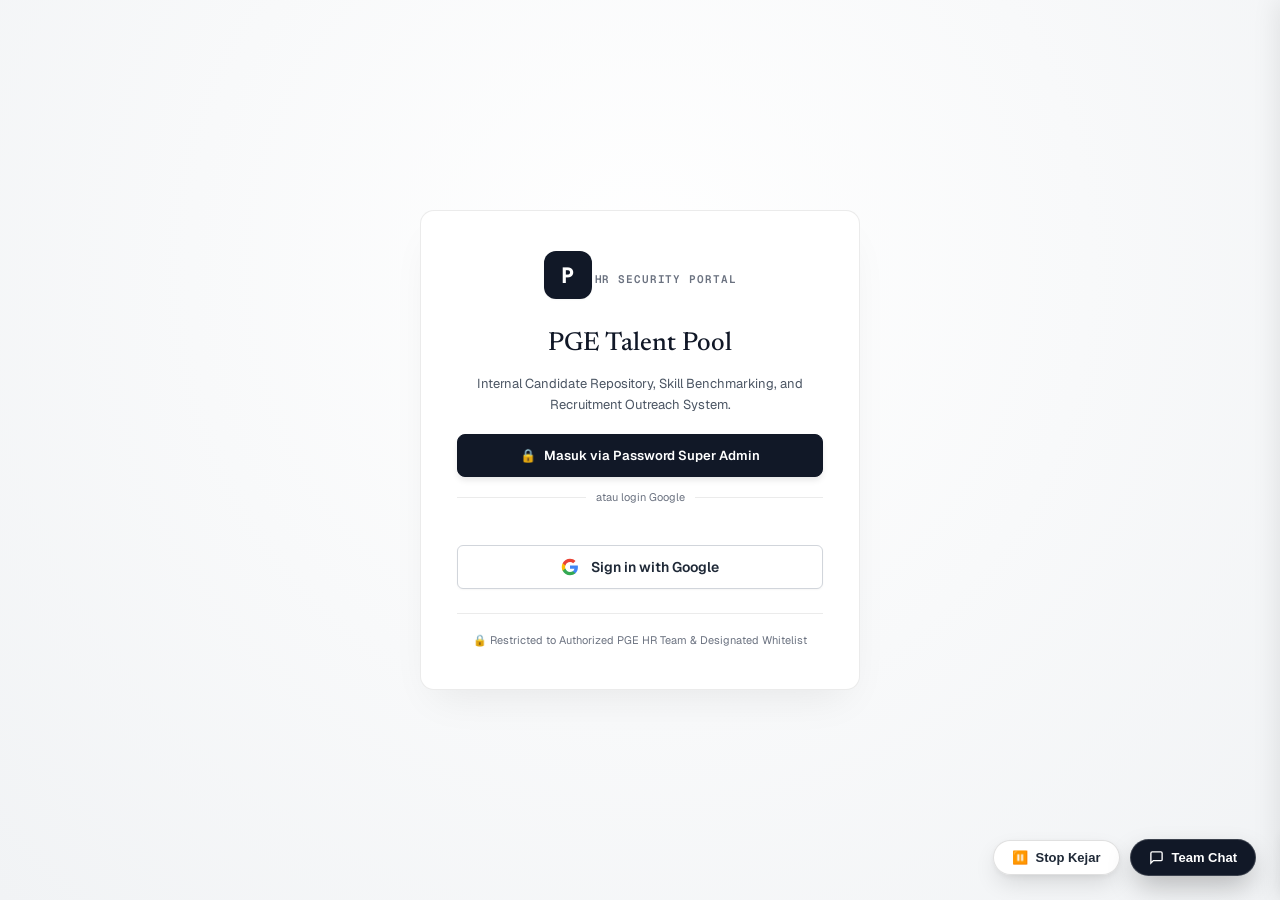
==== public/index.html @ 2502b1e0 "fix(report-card): eliminate bracket text wrap, fix score badges, add notebook lines, and enforce str" ====
<!DOCTYPE html>
<html lang="en">
<head>
  <meta charset="UTF-8">
  <meta name="viewport" content="width=device-width, initial-scale=1.0, maximum-scale=1.0, user-scalable=no">
  <title>PGE Talent Pool | Candidate Repository</title>
  <link rel="icon" type="image/svg+xml" href="/favicon.svg">
  <link rel="alternate icon" href="data:image/svg+xml,%3Csvg xmlns='http://www.w3.org/2000/svg' viewBox='0 0 32 32'%3E%3Cdefs%3E%3ClinearGradient id='g' x1='0%25' y1='0%25' x2='100%25' y2='100%25'%3E%3Cstop offset='0%25' stop-color='%23047857'/%3E%3Cstop offset='100%25' stop-color='%23059669'/%3E%3C/linearGradient%3E%3C/defs%3E%3Crect width='32' height='32' rx='8' fill='url(%23g)'/%3E%3Ctext x='16' y='21.5' font-family='sans-serif' font-weight='800' font-size='14' fill='%23FFFFFF' text-anchor='middle' letter-spacing='-0.5'%3ETP%3C/text%3E%3C/svg%3E">
  <link rel="preconnect" href="https://fonts.googleapis.com">
  <link rel="preconnect" href="https://fonts.gstatic.com" crossorigin>
  <link href="https://fonts.googleapis.com/css2?family=Geist+Mono:wght@400;500;600&family=Geist:wght@300;400;500;600;700&family=Newsreader:ital,opsz,wght@0,6..72,400;0,6..72,500;1,6..72,400&display=swap" rel="stylesheet">

  <!-- Appwrite Web SDK v14 -->
  <script src="https://cdn.jsdelivr.net/npm/appwrite@14"></script>

  <!-- Firebase SDK for Google OAuth Sign-In & Live Presence -->
  <script src="https://www.gstatic.com/firebasejs/9.23.0/firebase-app-compat.js"></script>
  <script src="https://www.gstatic.com/firebasejs/9.23.0/firebase-auth-compat.js"></script>
  <script src="https://www.gstatic.com/firebasejs/9.23.0/firebase-database-compat.js"></script>

  <!-- PDF.js & PDF-Lib for Client-Side 50MB PDF Auto-Compression -->
  <script src="https://cdnjs.cloudflare.com/ajax/libs/pdf.js/3.11.174/pdf.min.js"></script>
  <script src="https://unpkg.com/pdf-lib@1.17.1/dist/pdf-lib.min.js"></script>
  <script>
    if (window.pdfjsLib) {
      pdfjsLib.GlobalWorkerOptions.workerSrc = 'https://cdnjs.cloudflare.com/ajax/libs/pdf.js/3.11.174/pdf.worker.min.js';
    }
  </script>

  <style>
    
    body {
      cursor: url("/cursor-sword.png") 0 0, url("[data-uri]") 0 0, auto;
    }
    :root {
      /* Clean Editorial / Swiss Minimalist Design Tokens */
      --bg-canvas: #F8F9FA;
      --bg-surface: #FFFFFF;
      --bg-surface-secondary: #F3F4F6;
      --border-light: rgba(0, 0, 0, 0.08);
      --border-focus: #111827;

      --text-primary: #111827;
      --text-secondary: #4B5563;
      --text-muted: #6B7280;

      /* Understated Pastel Status & Document Pills */
      --pastel-blue-bg: #EFF6FF;
      --pastel-blue-text: #1E40AF;
      --pastel-blue-border: #DBEAFE;

      --pastel-green-bg: #F0FDF4;
      --pastel-green-text: #166534;
      --pastel-green-border: #DCFCE7;

      --pastel-yellow-bg: #FEFCE8;
      --pastel-yellow-text: #854D0E;
      --pastel-yellow-border: #FEF08A;

      --pastel-purple-bg: #FAF5FF;
      --pastel-purple-text: #6B21A8;
      --pastel-purple-border: #F3E8FD;

      --pastel-red-bg: #FEF2F2;
      --pastel-red-text: #991B1B;
      --pastel-red-border: #FEE2E2;

      --shadow-sm: 0 1px 2px rgba(0, 0, 0, 0.04);
      --shadow-md: 0 4px 6px -1px rgba(0, 0, 0, 0.05), 0 2px 4px -1px rgba(0, 0, 0, 0.03);
      --shadow-lg: 0 10px 15px -3px rgba(0, 0, 0, 0.07), 0 4px 6px -2px rgba(0, 0, 0, 0.04);
      --shadow-drawer: -4px 0 24px rgba(0, 0, 0, 0.08);
      --shadow-modal: 0 20px 25px -5px rgba(0, 0, 0, 0.1), 0 10px 10px -5px rgba(0, 0, 0, 0.04);

      --radius-sm: 6px;
      --radius-md: 10px;
      --radius-lg: 14px;
      --radius-pill: 9999px;

      --font-sans: 'Geist', -apple-system, BlinkMacSystemFont, 'Segoe UI', Roboto, sans-serif;
      --font-serif: 'Newsreader', Georgia, serif;
      --font-mono: 'Geist Mono', monospace;
    }

    * { box-sizing: border-box; margin: 0; padding: 0; }
    html { scroll-behavior: smooth; }
    body {
      background-color: var(--bg-canvas);
      color: var(--text-primary);
      font-family: var(--font-sans);
      font-size: 13px;
      line-height: 1.5;
      -webkit-font-smoothing: antialiased;
      overflow-x: hidden;
      min-height: 100vh;
    }

    /* Auth Gate Container */
    .auth-gate-wrapper {
      min-height: 100vh;
      display: flex;
      align-items: center;
      justify-content: center;
      padding: 24px;
      background: radial-gradient(circle at 50% 30%, #FFFFFF, #F1F3F5);
    }
    .auth-card {
      background: #FFFFFF;
      border: 1px solid var(--border-light);
      border-radius: var(--radius-lg);
      padding: 40px 36px;
      max-width: 440px;
      width: 100%;
      box-shadow: 0 20px 40px -15px rgba(0, 0, 0, 0.08);
      text-align: center;
      animation: modalScale 0.25s ease;
    }
    .auth-logo {
      width: 48px;
      height: 48px;
      background: #111827;
      color: #FFFFFF;
      border-radius: 12px;
      display: inline-flex;
      align-items: center;
      justify-content: center;
      font-size: 22px;
      font-family: var(--font-mono);
      font-weight: 700;
      margin-bottom: 20px;
      box-shadow: var(--shadow-sm);
    }
    .btn-google {
      width: 100%;
      background: #FFFFFF;
      color: #1F2937;
      border: 1px solid #D1D5DB;
      border-radius: var(--radius-sm);
      padding: 12px 16px;
      font-family: var(--font-sans);
      font-size: 14px;
      font-weight: 600;
      display: inline-flex;
      align-items: center;
      justify-content: center;
      gap: 12px;
      cursor: pointer;
      box-shadow: var(--shadow-sm);
      transition: all 0.15s ease;
      margin-top: 24px;
    }
    .btn-google:hover {
      background: #F9FAFB;
      border-color: #9CA3AF;
      box-shadow: var(--shadow-md);
      transform: translateY(-1px);
    }

    .app-container {
      max-width: 1400px;
      margin: 0 auto;
      padding: 24px 32px 100px;
    }

    /* Navigation Bar */
    .navbar {
      display: flex;
      justify-content: space-between;
      align-items: center;
      padding: 14px 20px;
      background: var(--bg-surface);
      border: 1px solid var(--border-light);
      border-radius: var(--radius-md);
      box-shadow: var(--shadow-sm);
      margin-bottom: 32px;
    }
    .brand-group { display: flex; align-items: center; gap: 12px; }
    .brand-logo {
      width: 32px; height: 32px;
      background: var(--text-primary);
      color: #FFFFFF;
      border-radius: var(--radius-sm);
      display: flex; align-items: center; justify-content: center;
      font-weight: 700; font-size: 14px; font-family: var(--font-mono);
    }
    .brand-title { font-size: 15px; font-weight: 600; letter-spacing: -0.01em; color: var(--text-primary); }
    .brand-badge {
      font-family: var(--font-mono); font-size: 11px;
      background: var(--pastel-green-bg); color: var(--pastel-green-text);
      border: 1px solid var(--pastel-green-border);
      padding: 3px 8px; border-radius: var(--radius-pill); font-weight: 500;
    }

    /* Clean Minimalist Status Light Indicator */
    .status-light-indicator {
      display: inline-block;
      width: 10px;
      height: 10px;
      min-width: 10px;
      min-height: 10px;
      border-radius: 50%;
      background-color: #10B981;
      border: 1.5px solid #059669;
      box-shadow: 0 0 6px rgba(16, 185, 129, 0.6);
      transition: all 0.3s ease;
      cursor: help;
      flex-shrink: 0;
    }
    .status-light-indicator.pulse {
      animation: status-green-pulse 2.2s infinite;
    }
    @keyframes status-green-pulse {
      0% {
        box-shadow: 0 0 0 0 rgba(16, 185, 129, 0.7), 0 0 6px rgba(16, 185, 129, 0.6);
      }
      70% {
        box-shadow: 0 0 0 6px rgba(16, 185, 129, 0), 0 0 4px rgba(16, 185, 129, 0.3);
      }
      100% {
        box-shadow: 0 0 0 0 rgba(16, 185, 129, 0), 0 0 6px rgba(16, 185, 129, 0.6);
      }
    }
    .status-light-indicator.loading {
      background-color: #F59E0B;
      border-color: #D97706;
      box-shadow: 0 0 6px rgba(245, 158, 11, 0.6);
      animation: status-amber-pulse 1.5s infinite;
    }
    @keyframes status-amber-pulse {
      0% { box-shadow: 0 0 0 0 rgba(245, 158, 11, 0.6); }
      70% { box-shadow: 0 0 0 5px rgba(245, 158, 11, 0); }
      100% { box-shadow: 0 0 0 0 rgba(245, 158, 11, 0); }
    }
    /* Expanded warning / error badge when connection is abnormal */
    .status-light-error {
      font-family: var(--font-mono);
      font-size: 10px;
      font-weight: 600;
      padding: 3px 8px;
      border-radius: var(--radius-pill);
      display: inline-flex;
      align-items: center;
      gap: 4px;
      white-space: nowrap;
      flex-shrink: 0;
      line-height: 1.2;
    }
    .status-light-error.fallback {
      background: #FEF3C7;
      color: #92400E;
      border: 1px solid #FDE68A;
    }
    .status-light-error.danger {
      background: #FEE2E2;
      color: #991B1B;
      border: 1px solid #FCA5A5;
    }

    /* Multi-Job Application Awareness Badge */
    .multi-job-badge {
      display: inline-flex;
      align-items: center;
      gap: 3px;
      padding: 2px 7px;
      border-radius: var(--radius-pill);
      font-size: 10px;
      font-weight: 700;
      font-family: var(--font-mono);
      background: #EFF6FF;
      color: #1D4ED8;
      border: 1px solid #BFDBFE;
      cursor: pointer;
      transition: all 0.15s ease;
      white-space: nowrap;
      text-decoration: none;
      line-height: 1.2;
    }
    .multi-job-badge:hover {
      background: #DBEAFE;
      border-color: #93C5FD;
      color: #1E40AF;
      transform: translateY(-1px);
      box-shadow: 0 2px 4px rgba(37, 99, 235, 0.15);
    }

    .nav-actions { display: flex; align-items: center; gap: 8px; }
    .nav-cluster { display: flex; align-items: center; gap: 6px; }
    .nav-btn-group {
      display: inline-flex;
      align-items: center;
      background: var(--bg-surface-secondary);
      border: 1px solid var(--border-light);
      border-radius: var(--radius-sm);
      padding: 2px;
      gap: 2px;
    }
    .nav-btn-group .btn-secondary {
      background: transparent;
      border: 1px solid transparent;
      box-shadow: none;
      padding: 5px 10px;
      font-size: 12px;
      border-radius: 4px;
      color: var(--text-secondary);
    }
    .nav-btn-group .btn-secondary:hover {
      background: var(--bg-surface);
      border-color: var(--border-light);
      color: var(--text-primary);
      box-shadow: 0 1px 2px rgba(0,0,0,0.04);
    }
    .nav-divider {
      width: 1px;
      height: 20px;
      background: var(--border-light);
      margin: 0 4px;
      flex-shrink: 0;
    }

    .user-profile-pill {
      display: flex;
      align-items: center;
      gap: 8px;
      background: var(--bg-surface-secondary);
      border: 1px solid var(--border-light);
      border-radius: var(--radius-pill);
      padding: 3px 10px 3px 4px;
      font-size: 12px;
      font-weight: 500;
      color: var(--text-primary);
    }
    .user-avatar {
      width: 24px;
      height: 24px;
      border-radius: 50%;
      object-fit: cover;
      background: #E5E7EB;
    }

    /* Buttons */
    .btn {
      display: inline-flex; align-items: center; justify-content: center; gap: 6px;
      font-family: var(--font-sans); font-size: 13px; font-weight: 500;
      padding: 8px 14px; border-radius: var(--radius-sm);
      border: 1px solid transparent; cursor: pointer;
      transition: all 0.15s ease; text-decoration: none;
    }
    .btn-primary { 
      background: var(--text-primary); 
      color: #FFFFFF; 
      font-weight: 500;
      box-shadow: var(--shadow-sm);
    }
    .btn-primary:hover { 
      background: #000000; 
      box-shadow: var(--shadow-md);
      transform: translateY(-1px);
    }
    .btn-secondary { 
      background: var(--bg-surface); 
      border-color: var(--border-light); 
      color: var(--text-primary);
      box-shadow: var(--shadow-sm);
    }
    .btn-secondary:hover { 
      background: var(--bg-surface-secondary); 
      border-color: #D1D5DB; 
    }
    .btn-danger { 
      background: var(--pastel-red-bg); 
      color: var(--pastel-red-text); 
      border-color: var(--pastel-red-border); 
    }
    .btn-danger:hover { 
      background: #FEE2E2; 
      border-color: #FCA5A5;
    }
    .btn-wa {
      background: #16A34A;
      color: #FFFFFF;
      border-color: #15803D;
    }
    .btn-wa:hover {
      background: #15803D;
      box-shadow: var(--shadow-sm);
    }
    .btn-sm { padding: 6px 12px; font-size: 12px; }
    .btn-icon { padding: 6px; border-radius: var(--radius-sm); }

    /* Editorial Hero */
    .hero-section { margin-bottom: 28px; }
    .hero-meta {
      font-family: var(--font-mono); font-size: 11px; text-transform: uppercase;
      letter-spacing: 0.1em; color: var(--text-secondary); margin-bottom: 6px; font-weight: 600;
    }
    .hero-heading {
      font-family: var(--font-serif); font-size: 34px; font-weight: 400;
      line-height: 1.2; letter-spacing: -0.02em; color: var(--text-primary);
    }
    .hero-heading em { font-style: italic; color: #4B5563; }

    /* Metrics Grid */
    .metrics-grid {
      display: grid; grid-template-columns: repeat(4, 1fr); gap: 16px; margin-bottom: 28px;
    }
    .metric-card {
      background: var(--bg-surface);
      border: 1px solid var(--border-light);
      border-radius: var(--radius-md); padding: 18px 20px;
      box-shadow: var(--shadow-sm);
      transition: transform 0.2s ease, box-shadow 0.2s ease;
    }
    .metric-card:hover {
      transform: translateY(-2px);
      box-shadow: var(--shadow-md);
    }
    .metric-label {
      font-family: var(--font-mono); font-size: 11px; text-transform: uppercase;
      letter-spacing: 0.06em; color: var(--text-muted); margin-bottom: 8px;
    }
    .metric-value {
      font-family: var(--font-sans); font-size: 30px; font-weight: 600;
      color: var(--text-primary); line-height: 1;
    }

    /* Analytics Dashboard */
    .analytics-dashboard {
      background: var(--bg-surface); border: 1px solid var(--border-light);
      border-radius: var(--radius-md); padding: 22px 24px; margin-bottom: 28px;
      box-shadow: var(--shadow-sm);
    }

    /* Controls Bar */
    .controls-bar {
      display: flex; justify-content: space-between; align-items: center;
      gap: 16px; margin-bottom: 24px; flex-wrap: wrap;
    }
    .search-box {
      flex: 1; min-width: 280px; position: relative; display: flex; align-items: center;
    }
    .search-box svg {
      position: absolute; left: 12px; width: 15px; height: 15px;
      color: var(--text-muted); pointer-events: none;
    }
    .search-box input {
      width: 100%; background: var(--bg-surface);
      border: 1px solid var(--border-light);
      border-radius: var(--radius-sm); padding: 9px 12px 9px 36px; font-family: var(--font-sans);
      font-size: 13px; color: var(--text-primary); outline: none; transition: border-color 0.15s ease;
      box-shadow: var(--shadow-sm);
    }
    .search-box input:focus { border-color: var(--border-focus); box-shadow: 0 0 0 1px var(--border-focus); }
    .search-box input::placeholder { color: var(--text-muted); }

    .filter-group { display: flex; align-items: center; gap: 10px; flex-wrap: wrap; }
    .select-filter {
      background: var(--bg-surface);
      border: 1px solid var(--border-light);
      border-radius: var(--radius-sm); padding: 8px 12px; font-family: var(--font-sans);
      font-size: 13px; color: var(--text-primary); outline: none; cursor: pointer;
      box-shadow: var(--shadow-sm); transition: border-color 0.15s ease;
    }
    .select-filter:focus { border-color: var(--border-focus); }

    /* View Switcher */
    .view-switcher {
      display: inline-flex; background: #E5E7EB; border-radius: var(--radius-sm); padding: 2px;
    }
    .view-btn {
      background: transparent; border: none; padding: 6px 12px; font-family: var(--font-sans);
      font-size: 12px; font-weight: 500; color: var(--text-secondary); border-radius: 4px;
      cursor: pointer; transition: all 0.15s ease;
    }
    .view-btn.active {
      background: var(--bg-surface); color: var(--text-primary);
      box-shadow: var(--shadow-sm);
    }

    /* Bento Grid */
    .bento-grid {
      display: grid; grid-template-columns: repeat(auto-fill, minmax(360px, 1fr));
      gap: 18px; margin-bottom: 40px;
    }
    .talent-card {
      background: var(--bg-surface);
      border: 1px solid var(--border-light);
      border-radius: var(--radius-md); padding: 22px; display: flex; flex-direction: column;
      justify-content: space-between; box-shadow: var(--shadow-sm);
      transition: all 0.2s ease; cursor: pointer; position: relative;
    }
    .talent-card:hover {
      transform: translateY(-2px);
      box-shadow: var(--shadow-md);
      border-color: rgba(0, 0, 0, 0.16);
    }
    .talent-card.selected-compare {
      border-color: #2563EB;
      box-shadow: 0 0 0 2px #2563EB;
      background: #F8FAFC;
    }
    .card-header {
      display: flex; justify-content: space-between; align-items: flex-start; margin-bottom: 12px;
    }
    .talent-id {
      font-family: var(--font-mono); font-size: 11px; color: var(--text-muted);
      letter-spacing: 0.06em; margin-bottom: 2px; font-weight: 600;
    }
    .talent-name {
      font-size: 16px; font-weight: 600; color: var(--text-primary); letter-spacing: -0.01em;
    }
    .talent-role {
      font-size: 12px; color: var(--text-secondary); margin-top: 2px;
    }
    .rating-badge {
      font-family: var(--font-mono); font-size: 11px; font-weight: 600;
      background: var(--pastel-yellow-bg); color: var(--pastel-yellow-text);
      border: 1px solid var(--pastel-yellow-border);
      padding: 3px 7px; border-radius: var(--radius-sm); display: inline-flex;
      align-items: center; gap: 3px;
    }

    /* Compare Pill in Card Footer */
    .compare-pill {
      font-size: 11px;
      font-family: var(--font-mono);
      padding: 4px 8px;
      border-radius: 6px;
      border: 1px solid var(--border-light);
      background: var(--bg-surface-secondary);
      display: inline-flex;
      align-items: center;
      gap: 5px;
      cursor: pointer;
      user-select: none;
      color: var(--text-secondary);
      transition: all 0.15s ease;
    }
    .compare-pill:hover {
      background: #E5E7EB;
      color: var(--text-primary);
    }
    .compare-pill input {
      cursor: pointer;
    }

    /* Interactive Pastel Stage Selector Pill */
    .stage-select-pill {
      font-family: var(--font-sans);
      font-size: 11px;
      font-weight: 500;
      padding: 4px 24px 4px 10px;
      border-radius: var(--radius-pill);
      border: 1px solid transparent;
      outline: none;
      cursor: pointer;
      appearance: none;
      -webkit-appearance: none;
      background-image: url("data:image/svg+xml,%3Csvg width='8' height='6' viewBox='0 0 8 6' fill='none' xmlns='http://www.w3.org/2000/svg'%3E%3Cpath d='M1 1.5L4 4.5L7 1.5' stroke='%234B5563' stroke-width='1.4' stroke-linecap='round' stroke-linejoin='round'/%3E%3C/svg%3E");
      background-repeat: no-repeat;
      background-position: right 8px center;
      transition: all 0.15s ease;
    }
    .stage-select-pill:hover { filter: brightness(0.96); }
    .stage-select-pill:focus { border-color: var(--border-focus); }

    .stage-prospect { background-color: var(--pastel-blue-bg); color: var(--pastel-blue-text); border-color: var(--pastel-blue-border); }
    .stage-screening { background-color: var(--pastel-yellow-bg); color: var(--pastel-yellow-text); border-color: var(--pastel-yellow-border); }
    .stage-invited { background-color: #E0E7FF; color: #3730A3; border-color: #C7D2FE; }
    .stage-interviewed { background-color: var(--pastel-purple-bg); color: var(--pastel-purple-text); border-color: var(--pastel-purple-border); }
    .stage-shortlisted { background-color: var(--pastel-green-bg); color: var(--pastel-green-text); border-color: var(--pastel-green-border); }
    .stage-offered { background-color: #FEF3C7; color: #92400E; border-color: #FDE68A; }
    .stage-hired { background-color: #DCFCE7; color: #14532D; border-color: #BBF7D0; }
    .stage-archived { background-color: #F3F4F6; color: #4B5563; border-color: #E5E7EB; }

    .skills-row { display: flex; flex-wrap: wrap; gap: 6px; margin: 14px 0 18px; }
    .skill-tag {
      font-family: var(--font-mono); font-size: 11px; background: var(--bg-surface-secondary);
      border: 1px solid var(--border-light); padding: 3px 8px; border-radius: 4px;
      color: var(--text-secondary);
    }
    .card-footer {
      display: flex; justify-content: space-between; align-items: center;
      padding-top: 14px; border-top: 1px solid var(--border-light); font-size: 12px;
    }
    .doc-badges { display: flex; gap: 6px; align-items: center; flex-wrap: wrap; }
    .doc-badge {
      font-size: 11px; font-family: var(--font-mono); padding: 4px 9px;
      border-radius: 6px; text-decoration: none; border: 1px solid transparent;
      display: inline-flex; align-items: center; gap: 4px; font-weight: 500;
      transition: all 0.15s ease; cursor: pointer;
    }
    .doc-badge:hover { transform: translateY(-1px); filter: brightness(0.96); }
    .doc-badge-wa { background: var(--pastel-green-bg); color: var(--pastel-green-text); border-color: var(--pastel-green-border); }
    .doc-badge-cv { background: var(--pastel-blue-bg); color: var(--pastel-blue-text); border-color: var(--pastel-blue-border); }
    .doc-badge-porto { background: var(--pastel-purple-bg); color: var(--pastel-purple-text); border-color: var(--pastel-purple-border); }
    .doc-badge-discuss { background: #FEF3C7; color: #B45309; border-color: #FDE68A; }
    .doc-badge-discuss:hover { background: #FDE68A; color: #92400E; }
    .doc-badge-discuss.has-comments { background: #F59E0B; color: #FFFFFF; border-color: #D97706; font-weight: 600; box-shadow: 0 1px 3px rgba(245, 158, 11, 0.3); }

    /* Profile Modal Segmented Tabs */
    .profile-tabs-nav {
      display: flex;
      align-items: center;
      gap: 6px;
      padding: 4px;
      background: #F3F4F6;
      border-radius: var(--radius-sm);
      margin-bottom: 16px;
      border: 1px solid var(--border-light);
    }
    .profile-tab-btn {
      flex: 1;
      display: inline-flex;
      align-items: center;
      justify-content: center;
      gap: 6px;
      padding: 8px 14px;
      font-size: 12px;
      font-weight: 600;
      border: none;
      background: transparent;
      color: var(--text-secondary);
      border-radius: calc(var(--radius-sm) - 2px);
      cursor: pointer;
      transition: all 0.15s ease;
    }
    .profile-tab-btn.active {
      background: #FFFFFF;
      color: var(--text-primary);
      box-shadow: 0 1px 3px rgba(0,0,0,0.08);
    }
    .profile-tab-btn:hover:not(.active) {
      color: var(--text-primary);
    }

    /* Discussion Container & Message Stream */
    .discussion-container {
      display: flex;
      flex-direction: column;
      height: 100%;
    }
    .quick-decision-bar {
      display: flex;
      flex-wrap: wrap;
      gap: 6px;
      margin-bottom: 12px;
      padding: 10px 12px;
      background: #F9FAFB;
      border: 1px dashed var(--border-light);
      border-radius: var(--radius-sm);
      align-items: center;
    }
    .quick-tag-chip {
      display: inline-flex;
      align-items: center;
      gap: 4px;
      font-size: 11px;
      padding: 4px 10px;
      border-radius: var(--radius-pill);
      background: #FFFFFF;
      border: 1px solid #E5E7EB;
      color: #374151;
      cursor: pointer;
      transition: all 0.15s ease;
      user-select: none;
    }
    .quick-tag-chip:hover {
      background: #111827;
      color: #FFFFFF;
      border-color: #111827;
      transform: translateY(-1px);
    }
    .quick-tag-chip.tag-fit:hover { background: #059669; border-color: #059669; color: #FFFFFF; }
    .quick-tag-chip.tag-warn:hover { background: #DC2626; border-color: #DC2626; color: #FFFFFF; }
    .quick-tag-chip.tag-rate:hover { background: #D97706; border-color: #D97706; color: #FFFFFF; }
    .quick-tag-chip.tag-art:hover { background: #7C3AED; border-color: #7C3AED; color: #FFFFFF; }

    .discussion-list-stream {
      flex: 1;
      overflow-y: auto;
      display: flex;
      flex-direction: column;
      gap: 10px;
      padding-right: 4px;
      max-height: 330px;
      min-height: 180px;
      margin-bottom: 14px;
    }
    .discuss-card {
      background: #F9FAFB;
      border: 1px solid var(--border-light);
      border-radius: var(--radius-sm);
      padding: 12px 14px;
      display: flex;
      flex-direction: column;
      gap: 6px;
      transition: all 0.15s ease;
    }
    .discuss-card:hover {
      background: #FFFFFF;
      box-shadow: 0 2px 6px rgba(0,0,0,0.04);
    }
    .discuss-header {
      display: flex;
      justify-content: space-between;
      align-items: center;
    }
    .discuss-author {
      display: flex;
      align-items: center;
      gap: 6px;
      font-size: 12px;
      font-weight: 600;
      color: var(--text-primary);
    }
    .discuss-author-avatar {
      width: 22px;
      height: 22px;
      border-radius: 50%;
      background: #374151;
      color: #FFFFFF;
      font-size: 10px;
      font-weight: 700;
      display: flex;
      align-items: center;
      justify-content: center;
      font-family: var(--font-mono);
    }
    .discuss-role-badge {
      font-size: 9px;
      padding: 1px 5px;
      border-radius: 4px;
      background: #E5E7EB;
      color: #374151;
      font-family: var(--font-sans);
    }
    .discuss-role-badge.admin {
      background: #FEF3C7;
      color: #92400E;
    }
    .discuss-time {
      font-size: 10px;
      color: var(--text-muted);
      font-family: var(--font-mono);
    }
    .discuss-decision-pill {
      display: inline-flex;
      align-items: center;
      gap: 4px;
      font-size: 10px;
      font-weight: 600;
      padding: 2px 8px;
      border-radius: 4px;
      width: fit-content;
    }
    .decision-pill-fit { background: #DCFCE7; color: #166534; border: 1px solid #BBF7D0; }
    .decision-pill-warn { background: #FEE2E2; color: #991B1B; border: 1px solid #FECACA; }
    .decision-pill-rate { background: #FEF3C7; color: #92400E; border: 1px solid #FDE68A; }
    .decision-pill-art { background: #F3E8FF; color: #6B21A8; border: 1px solid #E9D5FF; }
    .decision-pill-call { background: #EFF6FF; color: #1E40AF; border: 1px solid #DBEAFE; }

    .discuss-text {
      font-size: 12px;
      color: var(--text-secondary);
      line-height: 1.5;
      white-space: pre-wrap;
      word-break: break-word;
    }
    .discuss-footer {
      display: flex;
      justify-content: flex-end;
      gap: 6px;
    }
    .discuss-delete-btn {
      font-size: 10px;
      color: var(--pastel-red-text);
      background: transparent;
      border: none;
      cursor: pointer;
      padding: 0;
    }
    .discuss-delete-btn:hover {
      text-decoration: underline;
    }

    .discuss-composer-box {
      background: #FFFFFF;
      border: 1px solid var(--border-light);
      border-radius: var(--radius-sm);
      padding: 10px 12px;
      box-shadow: 0 2px 6px rgba(0,0,0,0.03);
    }
    .table-container {
      background: var(--bg-surface);
      border: 1px solid var(--border-light);
      border-radius: var(--radius-md); overflow-x: auto; box-shadow: var(--shadow-sm);
      margin-bottom: 40px;
    }
    .data-table { width: 100%; border-collapse: collapse; text-align: left; font-size: 13px; }
    .data-table th {
      background: var(--bg-surface-secondary); padding: 12px 16px; font-family: var(--font-mono);
      font-size: 11px; font-weight: 600; text-transform: uppercase; letter-spacing: 0.06em;
      color: var(--text-muted); border-bottom: 1px solid var(--border-light);
    }
    .data-table td {
      padding: 14px 16px; border-bottom: 1px solid var(--border-light); vertical-align: middle;
    }
    .data-table tr:hover { background-color: #FAFAFA; }

    /* Kanban Board */
    .kanban-board {
      display: grid; grid-template-columns: repeat(7, minmax(200px, 1fr));
      gap: 14px; overflow-x: auto; padding-bottom: 16px; margin-bottom: 40px;
    }
    .kanban-col {
      background: #F3F4F6;
      border: 1px solid var(--border-light);
      border-radius: var(--radius-md); padding: 14px; min-height: 420px;
      display: flex; flex-direction: column;
    }
    .kanban-col-header {
      display: flex; justify-content: space-between; align-items: center;
      margin-bottom: 12px; font-family: var(--font-mono); font-size: 11px;
      font-weight: 600; text-transform: uppercase; color: var(--text-secondary);
    }
    .kanban-cards-wrap { display: flex; flex-direction: column; gap: 8px; flex: 1; }
    .kanban-card {
      background: var(--bg-surface);
      border: 1px solid var(--border-light);
      border-radius: var(--radius-sm); padding: 12px; box-shadow: var(--shadow-sm);
      cursor: pointer; transition: all 0.15s ease;
    }
    .kanban-card:hover { transform: translateY(-2px); box-shadow: var(--shadow-md); }

    /* WhatsApp Broadcast Center */
    .broadcast-container {
      display: flex;
      flex-direction: column;
      gap: 20px;
      margin-bottom: 40px;
    }
    .broadcast-control-card {
      background: var(--bg-surface);
      border: 1px solid var(--border-light);
      border-radius: var(--radius-md);
      padding: 24px;
      box-shadow: var(--shadow-sm);
      display: grid;
      grid-template-columns: 1fr 1.2fr;
      gap: 24px;
    }
    @media (max-width: 900px) {
      .broadcast-control-card { grid-template-columns: 1fr; }
    }

    .variable-chip {
      display: inline-block;
      background: #F3F4F6;
      border: 1px solid #E5E7EB;
      border-radius: 4px;
      padding: 2px 7px;
      font-size: 11px;
      font-family: var(--font-mono);
      cursor: pointer;
      color: #1E40AF;
      transition: all 0.15s ease;
    }
    .variable-chip:hover {
      background: #DBEAFE;
      border-color: #BFDBFE;
    }

    /* Slide-over Drawer */
    .drawer-backdrop {
      position: fixed; top: 0; left: 0; right: 0; bottom: 0; 
      background: rgba(0, 0, 0, 0.4);
      z-index: 1500; opacity: 0; pointer-events: none; transition: opacity 0.2s ease;
    }
    .drawer-backdrop.active { opacity: 1; pointer-events: auto; }
    .drawer {
      position: fixed; top: 0; right: 0; bottom: 0; width: 640px; max-width: 95vw;
      background: var(--bg-surface); border-left: 1px solid var(--border-light);
      z-index: 1501; transform: translateX(100%);
      transition: transform 0.25s cubic-bezier(0.16, 1, 0.3, 1);
      box-shadow: var(--shadow-drawer); display: flex; flex-direction: column;
    }
    .drawer.open { transform: translateX(0); }
    .drawer-header {
      padding: 20px 24px; border-bottom: 1px solid var(--border-light);
      display: flex; justify-content: space-between; align-items: center;
    }
    .drawer-body { padding: 24px; overflow-y: auto; flex: 1; }
    .drawer-footer {
      position: sticky;
      bottom: 0;
      z-index: 10;
      padding: 16px 24px; border-top: 1px solid var(--border-light);
      background: #FFFFFF; display: flex; justify-content: space-between; align-items: center;
      box-shadow: 0 -4px 14px rgba(0, 0, 0, 0.06);
    }
    body.drawer-open .messenger-trigger,
    body.drawer-open .messenger-panel,
    .drawer-backdrop.active ~ .messenger-trigger {
      display: none !important;
    }

    /* Form Elements */
    .form-group { margin-bottom: 18px; position: relative; }
    .form-label {
      display: flex; justify-content: space-between; align-items: center;
      font-family: var(--font-mono); font-size: 11px; text-transform: uppercase;
      letter-spacing: 0.06em; color: var(--text-secondary); margin-bottom: 6px;
    }
    .form-input, .form-select, .form-textarea {
      width: 100%; background: var(--bg-surface);
      border: 1px solid #D1D5DB;
      border-radius: var(--radius-sm); padding: 9px 12px; font-family: var(--font-sans);
      font-size: 13px; color: var(--text-primary); outline: none; transition: all 0.15s ease;
      box-shadow: var(--shadow-sm);
    }
    .form-input:focus, .form-select:focus, .form-textarea:focus { 
      border-color: var(--border-focus); 
      box-shadow: 0 0 0 1px var(--border-focus);
    }
    .form-row-2 { display: grid; grid-template-columns: 1fr 1fr; gap: 12px; }

    /* Live Duplicate Warning Box */
    .duplicate-warning-box {
      display: none;
      align-items: center;
      gap: 8px;
      margin-top: 6px;
      padding: 8px 12px;
      background: #FEF2F2;
      border: 1px solid #FECACA;
      border-radius: var(--radius-sm);
      font-size: 12px;
      color: #991B1B;
      animation: fadeIn 0.2s ease;
    }
    @keyframes fadeIn { from { opacity: 0; } to { opacity: 1; } }

    /* Quick Tag Pills in Drawer */
    .quick-tag-btn {
      font-size: 11px;
      font-family: var(--font-mono);
      padding: 3px 8px;
      border-radius: var(--radius-pill);
      background: var(--bg-surface-secondary);
      border: 1px solid var(--border-light);
      cursor: pointer;
      color: var(--text-secondary);
      transition: all 0.15s ease;
    }
    .quick-tag-btn:hover {
      background: #E5E7EB;
      color: var(--text-primary);
    }

    /* Separated Dropzones for CV and Portfolio */
    .upload-section-box {
      background: #F9FAFB;
      border: 1px solid var(--border-light);
      border-radius: var(--radius-md);
      padding: 16px;
      margin-bottom: 16px;
    }
    .upload-section-title {
      display: flex;
      justify-content: space-between;
      align-items: center;
      font-family: var(--font-mono);
      font-size: 11px;
      font-weight: 600;
      text-transform: uppercase;
      letter-spacing: 0.05em;
      color: var(--text-primary);
      margin-bottom: 10px;
    }

    .dropzone-box {
      border: 1.5px dashed #D1D5DB;
      border-radius: var(--radius-sm);
      padding: 20px 14px;
      text-align: center;
      background: var(--bg-surface);
      cursor: pointer;
      transition: all 0.15s ease;
    }
    .dropzone-box:hover {
      border-color: #2563EB;
      background: #F8FAFC;
    }
    .dropzone-box.drag-active {
      border-color: #2563EB;
      border-style: solid;
      background: #EFF6FF;
    }
    .dropzone-icon {
      width: 32px;
      height: 32px;
      margin: 0 auto 6px;
      display: flex;
      align-items: center;
      justify-content: center;
      color: #2563EB;
      background: #EFF6FF;
      border-radius: 6px;
    }

    /* Live Upload Progress Queue inside Drawer */
    .upload-queue-container {
      display: flex;
      flex-direction: column;
      gap: 6px;
      margin-top: 8px;
    }
    .upload-item-card {
      background: var(--bg-surface);
      border: 1px solid var(--border-light);
      border-radius: var(--radius-sm);
      padding: 8px 12px;
      display: flex;
      flex-direction: column;
      gap: 4px;
    }
    .upload-item-header {
      display: flex;
      justify-content: space-between;
      align-items: center;
      font-size: 12px;
    }
    .upload-item-name {
      font-weight: 500;
      color: var(--text-primary);
      max-width: 260px;
      overflow: hidden;
      text-overflow: ellipsis;
      white-space: nowrap;
      display: flex;
      align-items: center;
      gap: 6px;
    }
    .upload-progress-track {
      height: 4px;
      background: #E5E7EB;
      border-radius: 2px;
      overflow: hidden;
    }
    .upload-progress-fill {
      height: 100%;
      background: #2563EB;
      width: 0%;
      border-radius: 2px;
      transition: width 0.25s ease;
    }
    .upload-progress-fill.complete {
      background: #16A34A;
    }
    .upload-status-row {
      display: flex;
      justify-content: space-between;
      align-items: center;
      font-size: 11px;
      font-family: var(--font-mono);
      color: var(--text-secondary);
    }
    .badge-status-ready {
      color: #16A34A;
      font-weight: 600;
      display: inline-flex;
      align-items: center;
      gap: 4px;
    }
    .spin-icon { animation: spin 1s linear infinite; }
    @keyframes spin { 100% { transform: rotate(360deg); } }

    /* Attached CV Card */
    .attached-cv-box {
      display: flex;
      justify-content: space-between;
      align-items: center;
      padding: 8px 12px;
      background: var(--pastel-blue-bg);
      border: 1px solid var(--pastel-blue-border);
      border-radius: var(--radius-sm);
      margin-top: 8px;
    }

    /* Chips */
    .portfolio-chips { display: flex; flex-wrap: wrap; gap: 6px; margin-top: 8px; }
    .chip {
      background: var(--bg-surface-secondary); border: 1px solid var(--border-light);
      border-radius: 6px; padding: 4px 10px; font-size: 11px; font-family: var(--font-mono);
      display: inline-flex; align-items: center; gap: 6px; color: var(--text-primary);
    }
    .chip-remove { cursor: pointer; color: var(--text-muted); font-weight: bold; }
    .chip-remove:hover { color: #DC2626; }

    /* Skills Builder */
    .skills-builder-row { display: flex; gap: 8px; margin-bottom: 8px; align-items: center; }

    /* Floating Candidate Comparison Bottom Bar */
    .compare-bar {
      position: fixed;
      bottom: 24px;
      left: 50%;
      transform: translateX(-50%);
      z-index: 1400;
      background: #111827;
      color: #FFFFFF;
      border-radius: var(--radius-pill);
      padding: 10px 24px;
      display: none;
      align-items: center;
      gap: 16px;
      box-shadow: var(--shadow-modal);
      animation: slideUp 0.25s ease;
    }
    .compare-bar.active { display: flex; }
    @keyframes slideUp { from { transform: translate(-50%, 20px); opacity: 0; } to { transform: translate(-50%, 0); opacity: 1; } }

    /* Generic Modals */
    .modal-backdrop {
      position: fixed; top: 0; left: 0; right: 0; bottom: 0;
      background: rgba(0, 0, 0, 0.5); z-index: 2000;
      display: none; align-items: center; justify-content: center;
      padding: 20px;
    }
    .modal-backdrop.open { display: flex; }
    .modal-card {
      background: #FFFFFF; border-radius: var(--radius-md);
      box-shadow: var(--shadow-modal); max-width: 680px; width: 100%;
      max-height: 90vh; display: flex; flex-direction: column; overflow: hidden;
      animation: modalScale 0.2s ease;
    }
    .modal-card-lg { max-width: 960px; }
    .modal-card-xl { max-width: 1040px; width: 95vw; }
    @media (max-width: 768px) {
      .modal-split-grid { grid-template-columns: 1fr !important; }
      .modal-split-left { border-right: none !important; border-bottom: 1px solid var(--border-light); padding-right: 0 !important; padding-bottom: 16px !important; }
    }
    .profile-meta-item {
      display: flex;
      align-items: center;
      gap: 8px;
      font-size: 12px;
      color: var(--text-secondary);
      padding: 6px 0;
      border-bottom: 1px dashed var(--border-light);
    }
    .profile-meta-item strong {
      color: var(--text-primary);
      font-weight: 600;
    }
    .profile-skill-row {
      display: flex;
      flex-direction: column;
      gap: 3px;
      margin-bottom: 8px;
    }
    .profile-skill-header {
      display: flex;
      justify-content: space-between;
      font-size: 11px;
      font-weight: 500;
      color: var(--text-primary);
    }
    .profile-skill-track {
      height: 6px;
      background: #E5E7EB;
      border-radius: 3px;
      overflow: hidden;
    }
    .profile-skill-fill {
      height: 100%;
      background: #10B981;
      border-radius: 3px;
      transition: width 0.3s ease;
    }
    .media-showcase-card {
      background: #F9FAFB;
      border: 1px solid var(--border-light);
      border-radius: var(--radius-md);
      padding: 14px;
      display: flex;
      flex-direction: column;
      gap: 10px;
      transition: all 0.15s ease;
    }
    .media-showcase-card:hover {
      border-color: #93C5FD;
      box-shadow: 0 4px 12px rgba(0, 0, 0, 0.05);
    }

    /* Vacancy Hub Portal Styles */
    .vacancy-hub-section {
      margin-bottom: 32px;
      animation: fadeIn 0.25s ease;
    }
    .vacancy-grid {
      display: grid;
      grid-template-columns: repeat(auto-fill, minmax(310px, 1fr));
      gap: 20px;
      margin-top: 20px;
    }
    .vacancy-card {
      background: #FFFFFF;
      border: 1px solid var(--border-light);
      border-radius: var(--radius-lg);
      padding: 22px;
      display: flex;
      flex-direction: column;
      justify-content: space-between;
      transition: all 0.22s cubic-bezier(0.16, 1, 0.3, 1);
      cursor: pointer;
      position: relative;
      overflow: hidden;
      box-shadow: 0 1px 3px rgba(0, 0, 0, 0.04);
    }
    .vacancy-card:hover {
      transform: translateY(-4px);
      box-shadow: 0 16px 30px -8px rgba(0, 0, 0, 0.1);
      border-color: #3B82F6;
    }
    .vacancy-card-header {
      display: flex;
      justify-content: space-between;
      align-items: flex-start;
      margin-bottom: 12px;
    }
    .vacancy-icon-badge {
      width: 44px;
      height: 44px;
      border-radius: 12px;
      background: #F3F4F6;
      display: flex;
      align-items: center;
      justify-content: center;
      font-size: 22px;
      border: 1px solid var(--border-light);
    }
    .vacancy-badge-active {
      font-family: var(--font-mono);
      font-size: 10px;
      font-weight: 600;
      padding: 3px 8px;
      border-radius: 9999px;
      background: #ECFDF5;
      color: #065F46;
      border: 1px solid #A7F3D0;
    }
    .vacancy-title {
      font-size: 17px;
      font-weight: 600;
      color: var(--text-primary);
      margin: 4px 0 6px;
      font-family: var(--font-sans);
    }
    .vacancy-stat-row {
      display: grid;
      grid-template-columns: repeat(3, 1fr);
      gap: 8px;
      background: #F9FAFB;
      padding: 10px 12px;
      border-radius: var(--radius-sm);
      border: 1px solid var(--border-light);
      margin: 14px 0;
    }
    .vacancy-stat-item {
      display: flex;
      flex-direction: column;
    }
    .vacancy-stat-label {
      font-size: 10px;
      font-family: var(--font-mono);
      color: var(--text-muted);
      text-transform: uppercase;
    }
    .vacancy-stat-value {
      font-size: 15px;
      font-weight: 700;
      color: var(--text-primary);
      font-family: var(--font-mono);
    }
    .vacancy-enter-btn {
      width: 100%;
      background: #111827;
      color: #FFFFFF;
      border: none;
      padding: 9px 16px;
      border-radius: var(--radius-sm);
      font-size: 12px;
      font-weight: 600;
      display: flex;
      justify-content: center;
      align-items: center;
      gap: 6px;
      transition: all 0.15s ease;
    }
    .vacancy-card:hover .vacancy-enter-btn {
      background: #2563EB;
    }
    .vacancy-breadcrumb-bar {
      display: flex;
      align-items: center;
      justify-content: space-between;
      margin-bottom: 20px;
      padding-bottom: 14px;
      border-bottom: 1px solid var(--border-light);
      flex-wrap: wrap;
      gap: 12px;
    }
    .btn-back-hub {
      display: inline-flex;
      align-items: center;
      gap: 6px;
      font-size: 12px;
      font-weight: 600;
      color: #2563EB;
      background: #EFF6FF;
      border: 1px solid #DBEAFE;
      padding: 6px 14px;
      border-radius: var(--radius-pill);
      cursor: pointer;
      transition: all 0.15s ease;
    }
    .btn-back-hub:hover {
      background: #DBEAFE;
      color: #1D4ED8;
    }
    @keyframes modalScale { from { transform: scale(0.95); opacity: 0; } to { transform: scale(1); opacity: 1; } }
    .modal-header {
      padding: 18px 24px; border-bottom: 1px solid var(--border-light);
      display: flex; justify-content: space-between; align-items: center;
    }
    .modal-body { padding: 24px; overflow-y: auto; flex: 1; }
    .modal-footer {
      padding: 16px 24px; border-top: 1px solid var(--border-light);
      background: #F9FAFB; display: flex; justify-content: flex-end; gap: 8px;
    }

    /* Floating Global Background Upload Pill */
    .global-upload-pill {
      position: fixed;
      bottom: 24px;
      right: 24px;
      z-index: 1500;
      background: #111827;
      color: #FFFFFF;
      border-radius: var(--radius-pill);
      padding: 10px 20px;
      font-size: 12px;
      font-family: var(--font-mono);
      display: none;
      align-items: center;
      gap: 12px;
      box-shadow: 0 10px 25px -5px rgba(0, 0, 0, 0.3);
      transition: all 0.25s ease;
      cursor: pointer;
    }
    .global-upload-pill.active { display: inline-flex; }
    .global-upload-pill.success { background: #15803D; }
    .mini-track {
      width: 60px;
      height: 4px;
      background: rgba(255, 255, 255, 0.25);
      border-radius: 2px;
      overflow: hidden;
    }
    .mini-fill {
      height: 100%;
      background: #60A5FA;
      width: 0%;
      transition: width 0.2s ease;
    }

    /* Toast */
    .toast-container {
      position: fixed; top: 20px; left: 50%; transform: translateX(-50%);
      z-index: 3000; display: flex; flex-direction: column; gap: 8px; pointer-events: none;
    }
    .toast {
      background: #111827; color: #FFFFFF; padding: 10px 20px;
      border-radius: var(--radius-sm); font-size: 13px; font-weight: 500;
      box-shadow: var(--shadow-lg); pointer-events: auto;
      animation: toastIn 0.2s ease;
    }
    @keyframes toastIn {
      from { transform: translateY(-10px); opacity: 0; }
      to { transform: translateY(0); opacity: 1; }
    }

    /* Floating Messenger Trigger & Panel */
    .messenger-trigger {
      position: relative;
      z-index: 1050;
      display: flex;
      align-items: center;
      gap: 8px;
      padding: 10px 18px;
      background: #111827;
      color: #FFFFFF;
      border: 1px solid rgba(255, 255, 255, 0.18);
      border-radius: 9999px;
      box-shadow: 0 12px 28px -4px rgba(0, 0, 0, 0.28);
      cursor: pointer;
      font-size: 13px;
      font-weight: 600;
      transition: all 0.2s cubic-bezier(0.16, 1, 0.3, 1);
    }
    .messenger-trigger:hover {
      background: #1F2937;
      transform: translateY(-2px);
      box-shadow: 0 16px 32px -4px rgba(0, 0, 0, 0.35);
    }
    .messenger-unread-badge {
      position: absolute;
      top: -7px;
      right: -5px;
      background: #EF4444;
      color: #FFFFFF;
      font-size: 11px;
      font-weight: 700;
      padding: 2px 7px;
      border-radius: 9999px;
      line-height: 1.2;
      min-width: 20px;
      text-align: center;
      box-shadow: 0 0 0 2px #111827, 0 2px 8px rgba(239, 68, 68, 0.7);
      animation: pulseRedBadge 1.5s infinite;
    }
    @keyframes pulseRedBadge {
      0% { transform: scale(1); }
      50% { transform: scale(1.15); }
      100% { transform: scale(1); }
    }
    .messenger-panel {
      position: fixed;
      bottom: 80px;
      right: 24px;
      width: 360px;
      max-width: calc(100vw - 32px);
      height: 490px;
      max-height: calc(100vh - 110px);
      background: #FFFFFF;
      border: 1px solid var(--border-medium);
      border-radius: var(--radius-lg);
      box-shadow: 0 20px 25px -5px rgba(0, 0, 0, 0.15), 0 8px 10px -6px rgba(0, 0, 0, 0.1);
      display: none;
      flex-direction: column;
      z-index: 1050;
      overflow: hidden;
      animation: messengerIn 0.22s cubic-bezier(0.16, 1, 0.3, 1);
    }
    .messenger-panel.open {
      display: flex;
    }
    @keyframes messengerIn {
      from { opacity: 0; transform: translateY(12px) scale(0.97); }
      to { opacity: 1; transform: translateY(0) scale(1); }
    }
    .messenger-header {
      padding: 12px 16px;
      background: #111827;
      color: #FFFFFF;
      display: flex;
      justify-content: space-between;
      align-items: center;
    }
    .messenger-tabs-bar {
      display: flex;
      background: #1F2937;
      border-bottom: 1px solid rgba(255, 255, 255, 0.08);
      padding: 0 8px;
    }
    .messenger-tab-btn {
      background: transparent;
      border: none;
      color: #9CA3AF;
      font-size: 11px;
      font-weight: 600;
      padding: 8px 12px;
      cursor: pointer;
      border-bottom: 2px solid transparent;
      transition: all 0.15s ease;
    }
    .messenger-tab-btn:hover {
      color: #FFFFFF;
    }
    .messenger-tab-btn.active {
      color: #60A5FA;
      border-bottom-color: #60A5FA;
    }
    .messenger-body {
      flex: 1;
      overflow-y: auto;
      padding: 14px 16px;
      display: flex;
      flex-direction: column;
      gap: 12px;
      background: #F9FAFB;
    }
    .messenger-footer {
      padding: 10px 12px;
      background: #FFFFFF;
      border-top: 1px solid var(--border-light);
      display: flex;
      gap: 8px;
      align-items: center;
    }
    .chat-msg {
      display: flex;
      flex-direction: column;
      max-width: 84%;
    }
    .chat-msg.me {
      align-self: flex-end;
      align-items: flex-end;
    }
    .chat-msg.them {
      align-self: flex-start;
      align-items: flex-start;
    }
    .chat-bubble {
      padding: 8px 12px;
      border-radius: 12px;
      font-size: 12px;
      line-height: 1.45;
      word-break: break-word;
    }
    .chat-msg.me .chat-bubble {
      background: #111827;
      color: #FFFFFF;
      border-bottom-right-radius: 2px;
    }
    .chat-msg.them .chat-bubble {
      background: #FFFFFF;
      color: var(--text-primary);
      border: 1px solid var(--border-light);
      border-bottom-left-radius: 2px;
    }
    .chat-meta {
      font-size: 10px;
      color: var(--text-muted);
      margin-top: 3px;
      font-family: var(--font-mono);
      display: flex;
      align-items: center;
      gap: 4px;
    }
    .chat-date-separator {
      display: flex;
      justify-content: center;
      align-items: center;
      width: 100%;
      margin: 16px 0 8px;
      clear: both;
      pointer-events: none;
    }
    .chat-date-separator span {
      background: #E5E7EB;
      color: #374151;
      font-size: 10px;
      font-weight: 600;
      font-family: var(--font-sans);
      padding: 3px 12px;
      border-radius: 9999px;
      letter-spacing: 0.02em;
      box-shadow: 0 1px 2px rgba(0, 0, 0, 0.05);
      border: 1px solid rgba(0, 0, 0, 0.06);
    }

    .bg-particle-canvas {
      position: fixed;
      top: 0;
      left: 0;
      width: 100vw;
      height: 100vh;
      pointer-events: none;
      z-index: 0;
      opacity: 0.65;
    }
    .empty-state { text-align: center; padding: 48px 24px; color: var(--text-secondary); }


  
    .outreach-status-pill {
      appearance: none;
      background-color: var(--bg-element);
      border: 1px solid var(--border-light);
      border-radius: 999px;
      padding: 4px 20px 4px 8px;
      font-size: 11px;
      font-weight: 600;
      cursor: pointer;
      font-family: var(--font-sans);
      background-image: url("data:image/svg+xml,%3Csvg xmlns='http://www.w3.org/2000/svg' width='10' height='10' viewBox='0 0 24 24' fill='none' stroke='currentColor' stroke-width='2' stroke-linecap='round' stroke-linejoin='round'%3E%3Cpolyline points='6 9 12 15 18 9'%3E%3C/polyline%3E%3C/svg%3E");
      background-repeat: no-repeat;
      background-position: right 6px center;
      transition: all 0.2s ease;
    }
    .outreach-status-pill:hover { filter: brightness(0.95); }
    .status-pending { background-color: #F3F4F6; color: #4B5563; border-color: #D1D5DB; }
    .status-wa-sent { background-color: #DBEAFE; color: #1D4ED8; border-color: #BFDBFE; }
    .status-confirmed { background-color: #DCFCE7; color: #166534; border-color: #BBF7D0; }
    .status-cant-attend { background-color: #FEE2E2; color: #991B1B; border-color: #FECACA; }
    .status-tidak-hadir { background-color: #FEE2E2; color: #991B1B; border-color: #FECACA; font-weight: 600; }
    .bottom-actions-dock {
      position: fixed;
      bottom: 24px;
      right: 24px;
      z-index: 1050;
      display: flex;
      align-items: center;
      gap: 10px;
      pointer-events: auto;
    }
    .floating-chicken-toggle {
      position: relative;
      display: inline-flex;
      align-items: center;
      gap: 7px;
      padding: 9px 18px;
      font-size: 13px;
      font-weight: 600;
      color: #1F2937;
      background: rgba(255, 255, 255, 0.96);
      backdrop-filter: blur(12px);
      -webkit-backdrop-filter: blur(12px);
      border: 1.5px solid rgba(0, 0, 0, 0.12);
      border-radius: 9999px;
      box-shadow: 0 10px 24px -4px rgba(0, 0, 0, 0.14), 0 2px 6px rgba(0, 0, 0, 0.06);
      cursor: pointer;
      transition: all 0.2s cubic-bezier(0.16, 1, 0.3, 1);
      user-select: none;
      white-space: nowrap;
    }
    .floating-chicken-toggle:hover {
      transform: translateY(-2px);
      box-shadow: 0 14px 30px -4px rgba(0, 0, 0, 0.2);
      background: #FFFFFF;
      border-color: rgba(0, 0, 0, 0.2);
    }
    .floating-chicken-toggle.is-paused {
      background: #FEF3C7;
      border-color: #F59E0B;
      color: #92400E;
    }
    .status-reschedule { background-color: #FEF3C7; color: #D97706; border-color: #FDE68A; }

  
    /* ========================================================= */
    /* APP SHELL & PERSISTENT LEFT SIDEBAR (LINEAR / STITCH STYLE) */
    /* ========================================================= */
    .app-shell-root {
      width: 100%;
      min-height: 100vh;
      background: var(--bg-canvas);
    }
    .app-shell {
      display: flex;
      min-height: 100vh;
      width: 100%;
      background: var(--bg-canvas);
      position: relative;
    }
    .app-sidebar {
      width: 256px;
      min-width: 256px;
      background: #FFFFFF;
      border-right: 1px solid var(--border-light);
      height: 100vh;
      position: sticky;
      top: 0;
      display: flex;
      flex-direction: column;
      z-index: 990;
      transition: transform 0.25s cubic-bezier(0.16, 1, 0.3, 1);
    }
    .sidebar-header {
      padding: 16px 18px 14px;
      border-bottom: 1px solid var(--border-light);
      display: flex;
      flex-direction: column;
      gap: 8px;
    }
    .sidebar-brand-row {
      display: flex;
      align-items: center;
      justify-content: space-between;
      gap: 8px;
    }
    .sidebar-brand {
      display: flex;
      align-items: center;
      gap: 10px;
      text-decoration: none;
      color: var(--text-primary);
    }
    .sidebar-brand-logo {
      width: 30px;
      height: 30px;
      background: #0F172A;
      color: #FFFFFF;
      border-radius: 6px;
      display: flex;
      align-items: center;
      justify-content: center;
      font-weight: 700;
      font-size: 13px;
      font-family: var(--font-mono);
      box-shadow: 0 1px 3px rgba(0,0,0,0.12);
    }
    .sidebar-brand-title {
      font-size: 14px;
      font-weight: 700;
      letter-spacing: -0.015em;
      color: var(--text-primary);
      line-height: 1.2;
    }
    .sidebar-brand-sub {
      font-size: 10px;
      color: var(--text-muted);
      font-family: var(--font-mono);
      text-transform: uppercase;
      letter-spacing: 0.05em;
    }
    .sidebar-primary-cta {
      padding: 12px 14px 6px;
    }
    .sidebar-primary-cta .btn-primary {
      width: 100%;
      justify-content: center;
      padding: 9px 12px;
      font-size: 13px;
      font-weight: 600;
      border-radius: 6px;
      box-shadow: 0 1px 3px rgba(0, 0, 0, 0.08);
      gap: 6px;
    }
    .sidebar-nav-body {
      flex: 1;
      overflow-y: auto;
      padding: 8px 12px 14px;
      display: flex;
      flex-direction: column;
      gap: 16px;
    }
    .sidebar-section {
      display: flex;
      flex-direction: column;
      gap: 2px;
    }
    .sidebar-section-title {
      font-family: var(--font-mono);
      font-size: 10px;
      text-transform: uppercase;
      letter-spacing: 0.08em;
      color: var(--text-muted);
      font-weight: 600;
      padding: 4px 8px;
      margin-bottom: 2px;
    }
    .sidebar-nav-item {
      display: flex;
      align-items: center;
      gap: 10px;
      padding: 7px 10px;
      font-size: 13px;
      font-weight: 500;
      color: var(--text-secondary);
      border-radius: 6px;
      border: 1px solid transparent;
      background: transparent;
      cursor: pointer;
      text-align: left;
      width: 100%;
      transition: all 0.15s ease;
      text-decoration: none;
    }
    .sidebar-nav-item:hover {
      background: var(--bg-surface-secondary);
      color: var(--text-primary);
    }
    .sidebar-nav-item.active {
      background: #EFF6FF;
      color: #1D4ED8;
      font-weight: 600;
      border-color: #DBEAFE;
    }
    .sidebar-nav-item svg {
      flex-shrink: 0;
      opacity: 0.7;
    }
    .sidebar-nav-item:hover svg,
    .sidebar-nav-item.active svg {
      opacity: 1;
    }
    .sidebar-footer {
      padding: 12px 14px;
      border-top: 1px solid var(--border-light);
      background: #FAFAFA;
      display: flex;
      flex-direction: column;
      gap: 10px;
    }
    .sidebar-user-card {
      display: flex;
      align-items: center;
      justify-content: space-between;
      gap: 8px;
      background: #FFFFFF;
      border: 1px solid var(--border-light);
      border-radius: 8px;
      padding: 6px 10px;
    }
    .sidebar-user-info {
      display: flex;
      align-items: center;
      gap: 8px;
      min-width: 0;
    }
    .app-main-viewport {
      flex: 1;
      min-width: 0;
      padding: 24px 32px 80px;
      overflow-y: auto;
      max-width: 1440px;
      margin: 0 auto;
      width: 100%;
    }
    .mobile-topbar {
      display: none;
      position: sticky;
      top: 0;
      z-index: 950;
      background: #FFFFFF;
      border-bottom: 1px solid var(--border-light);
      padding: 10px 16px;
      align-items: center;
      justify-content: space-between;
      width: 100%;
    }
    .sidebar-backdrop {
      display: none;
      position: fixed;
      top: 0; left: 0; right: 0; bottom: 0;
      background: rgba(0, 0, 0, 0.4);
      z-index: 980;
    }

    @media (max-width: 960px) {
      .mobile-topbar { display: flex; }
      .app-shell { flex-direction: column; }
      .app-sidebar {
        position: fixed;
        top: 0; left: 0; bottom: 0;
        transform: translateX(-100%);
        box-shadow: 0 10px 30px rgba(0, 0, 0, 0.2);
      }
      .app-sidebar.sidebar-mobile-open {
        transform: translateX(0);
      }
      .sidebar-backdrop.active {
        display: block;
      }
      .app-main-viewport {
        padding: 16px 16px 80px;
      }
    }

    /* ========================================================= */
    /* ADMIN CANDIDATE PREVIEW SLIDE-OVER SHEET                  */
    /* ========================================================= */
    #candidateProfileModalBackdrop {
      position: fixed;
      top: 0; left: 0; right: 0; bottom: 0;
      background: rgba(15, 23, 42, 0.5) !important;
      backdrop-filter: blur(4px);
      z-index: 2100;
      display: flex !important;
      justify-content: flex-end !important;
      align-items: stretch !important;
      padding: 0 !important;
      opacity: 0;
      pointer-events: none;
      transition: opacity 0.22s cubic-bezier(0.16, 1, 0.3, 1);
    }
    #candidateProfileModalBackdrop.open {
      opacity: 1 !important;
      pointer-events: auto !important;
    }
    #candidateProfileModalBackdrop .modal-card-xl {
      width: min(920px, 95vw) !important;
      max-width: 920px !important;
      height: 100vh !important;
      max-height: 100vh !important;
      border-radius: 0 !important;
      border-left: 1px solid var(--border-light) !important;
      border-top: none !important;
      border-bottom: none !important;
      border-right: none !important;
      box-shadow: -12px 0 40px rgba(0, 0, 0, 0.18) !important;
      transform: translateX(100%);
      transition: transform 0.28s cubic-bezier(0.16, 1, 0.3, 1);
      animation: none !important;
      display: flex !important;
      flex-direction: column !important;
      background: #FFFFFF !important;
    }
    #candidateProfileModalBackdrop.open .modal-card-xl {
      transform: translateX(0);
    }
    #candidateProfileModalBackdrop .modal-header {
      padding: 16px 24px !important;
      border-bottom: 1px solid var(--border-light) !important;
      background: #F8FAFC !important;
      flex-shrink: 0;
    }
    #candidateProfileModalBackdrop .modal-body {
      flex: 1 !important;
      overflow-y: auto !important;
      padding: 24px !important;
      background: #FFFFFF !important;
    }

      .cognitive-viz-grid { display: grid; grid-template-columns: 190px 1fr; gap: 20px; align-items: center; }
    @media (max-width: 768px) { .cognitive-viz-grid { grid-template-columns: 1fr !important; gap: 14px; } }
  </style>
</head>
<body>

  <!-- Interactive Particle Web Background -->
  <canvas id="bgParticleCanvas" class="bg-particle-canvas"></canvas>

  <!-- ============================================== -->
  <!-- 1. GOOGLE OAUTH SIGN-IN GATE (UNAUTHENTICATED) -->
  <!-- ============================================== -->
  <div id="authGate" class="auth-gate-wrapper">
    <div class="auth-card">
      <div class="auth-logo">P</div>
      <span style="font-family: var(--font-mono); font-size: 11px; text-transform: uppercase; letter-spacing: 0.08em; color: var(--text-muted); font-weight: 600;">HR Security Portal</span>
      <h1 style="font-family: var(--font-serif); font-size: 26px; font-weight: 500; color: var(--text-primary); margin: 6px 0 10px;">PGE Talent Pool</h1>
      <p style="font-size: 13px; color: var(--text-secondary); line-height: 1.6;">
        Internal Candidate Repository, Skill Benchmarking, and Recruitment Outreach System.
      </p>

      <!-- Direct Access for HR Super Admin with Password -->
      <button type="button" class="btn btn-primary" id="btnDirectAccess" onclick="openSuperAdminPasswordModal()" style="width: 100%; justify-content: center; padding: 12px 18px; font-size: 13px; font-weight: 600; margin-top: 18px; margin-bottom: 12px; background: #111827; border-color: #111827; color: #FFFFFF; display: flex; align-items: center; gap: 8px; border-radius: 8px; box-shadow: 0 4px 6px -1px rgba(0, 0, 0, 0.1); cursor: pointer; transition: transform 0.15s ease, background 0.15s ease;">
        <span>🔒</span> Masuk via Password Super Admin
      </button>

      <div style="display: flex; align-items: center; gap: 10px; margin: 12px 0 16px; color: var(--text-muted); font-size: 11px;">
        <div style="flex: 1; height: 1px; background: var(--border-light);"></div>
        <span>atau login Google</span>
        <div style="flex: 1; height: 1px; background: var(--border-light);"></div>
      </div>

      <button type="button" class="btn-google" id="btnGoogleSignIn" onclick="handleGoogleSignIn()">
        <svg width="18" height="18" viewBox="0 0 24 24">
          <path fill="#4285F4" d="M22.56 12.25c0-.78-.07-1.53-.2-2.25H12v4.26h5.92c-.26 1.37-1.04 2.53-2.21 3.31v2.77h3.57c2.08-1.92 3.28-4.74 3.28-8.09z"/>
          <path fill="#34A853" d="M12 23c2.97 0 5.46-.98 7.28-2.66l-3.57-2.77c-.98.66-2.23 1.06-3.71 1.06-2.86 0-5.29-1.93-6.16-4.53H2.18v2.84C3.99 20.53 7.7 23 12 23z"/>
          <path fill="#FBBC05" d="M5.84 14.09c-.22-.66-.35-1.36-.35-2.09s.13-1.43.35-2.09V7.06H2.18C1.43 8.55 1 10.22 1 12s.43 3.45 1.18 4.94l2.85-2.22.81-.63z"/>
          <path fill="#EA4335" d="M12 5.38c1.62 0 3.06.56 4.21 1.64l3.15-3.15C17.45 2.09 14.97 1 12 1 7.7 1 3.99 3.47 2.18 7.06l3.66 2.84c.87-2.6 3.3-4.52 6.16-4.52z"/>
        </svg>
        Sign in with Google
      </button>

      <div style="margin-top: 24px; padding-top: 18px; border-top: 1px solid var(--border-light); font-size: 11px; color: var(--text-muted);">
        🔒 Restricted to Authorized PGE HR Team &amp; Designated Whitelist
      </div>
    </div>
  </div>

  <!-- ============================================== -->
  <!-- 2. ACCESS RESTRICTED SCREEN (NON-WHITELIST)   -->
  <!-- ============================================== -->
  <div id="accessDeniedGate" class="auth-gate-wrapper" style="display: none;">
    <div class="auth-card" style="border-color: #FECACA;">
      <div style="font-size: 36px; margin-bottom: 12px;">🚫</div>
      <h2 style="font-family: var(--font-serif); font-size: 22px; font-weight: 600; color: #991B1B; margin-bottom: 8px;">Access Restricted</h2>
      <p style="font-size: 13px; color: var(--text-secondary); margin-bottom: 14px;">
        Akun <strong id="deniedUserEmail" style="color: var(--text-primary);"></strong> belum terdaftar di whitelist resmi PGE Talent Pool.
      </p>
      <div style="background: #FEF2F2; border: 1px solid #FEE2E2; border-radius: var(--radius-sm); padding: 12px; font-size: 12px; color: #991B1B; margin-bottom: 20px;">
        Silakan hubungi Super Admin di <strong>hrdcvpge@gmail.com</strong> untuk mendaftarkan akun Anda.
      </div>
      <button type="button" class="btn btn-secondary btn-sm" onclick="handleSignOut()" style="width: 100%;">
        Sign in with Different Account
      </button>
      <button type="button" class="btn btn-primary" onclick="openSuperAdminPasswordModal()" style="width: 100%; margin-top: 10px; background: #111827; border-color: #111827; color: #FFFFFF; font-size: 12.5px; font-weight: 600; padding: 10px 14px; border-radius: 6px; cursor: pointer; display: flex; align-items: center; justify-content: center; gap: 6px;">
        <span>🔑</span> Buka Akses via Password Super Admin
      </button>
    </div>
  </div>

  <!-- ============================================== -->
  <!-- 3. MAIN APPLICATION CONTAINER (AUTHENTICATED)  -->
  <!-- ============================================== -->
  <div id="mainApp" class="app-shell-root" style="display: none;">
    <div class="app-shell">
      <!-- Mobile Topbar for Small Screens -->
      <header class="mobile-topbar" id="mobileTopbar">
        <button type="button" class="btn btn-secondary btn-icon" onclick="toggleAppSidebar(true)" aria-label="Toggle navigation">
          <svg width="18" height="18" viewBox="0 0 24 24" fill="none" stroke="currentColor" stroke-width="2"><line x1="3" y1="12" x2="21" y2="12"></line><line x1="3" y1="6" x2="21" y2="6"></line><line x1="3" y1="18" x2="21" y2="18"></line></svg>
        </button>
        <div class="brand-group" style="display: flex; align-items: center; gap: 8px;">
          <div class="sidebar-brand-logo" style="width: 26px; height: 26px; font-size: 12px;">P</div>
          <span style="font-size: 14px; font-weight: 700; color: var(--text-primary);">PGE Talent Pool</span>
        </div>
        <button type="button" class="btn btn-primary btn-sm" onclick="openAddCandidateDrawer()" style="padding: 4px 10px; font-size: 11px;">+ New</button>
      </header>

      <!-- Persistent Left Navigation Sidebar -->
      <aside class="app-sidebar" id="appSidebar">
        <!-- Sidebar Brand Header -->
        <div class="sidebar-header">
          <div class="sidebar-brand-row">
            <a href="javascript:void(0)" onclick="selectVacancy('HUB')" class="sidebar-brand">
              <div class="sidebar-brand-logo">P</div>
              <div>
                <div class="sidebar-brand-title">PGE Talent Pool</div>
                <div class="sidebar-brand-sub">Recruitment OS</div>
              </div>
            </a>
            <span class="status-light-indicator pulse" id="syncStatus" title="Appwrite Real-time: Menghubungkan..." style="margin-right: 4px;"></span>
          </div>
        </div>

        <!-- Primary Action -->
        <div class="sidebar-primary-cta">
          <button type="button" class="btn btn-primary" id="btnAddTalent" onclick="openAddCandidateDrawer()">
            <svg width="14" height="14" viewBox="0 0 24 24" fill="none" stroke="currentColor" stroke-width="2.4"><line x1="12" y1="5" x2="12" y2="19"></line><line x1="5" y1="12" x2="19" y2="12"></line></svg>
            + New Candidate
          </button>
        </div>

        <!-- Navigation Clusters -->
        <div class="sidebar-nav-body">
          <!-- Workspaces -->
          <div class="sidebar-section">
            <div class="sidebar-section-title">Workspaces</div>
            <button type="button" class="sidebar-nav-item active" id="navBtnHub" onclick="selectVacancy('HUB'); toggleAppSidebar(false);">
              <svg width="15" height="15" viewBox="0 0 24 24" fill="none" stroke="currentColor" stroke-width="2"><rect x="3" y="3" width="7" height="7"></rect><rect x="14" y="3" width="7" height="7"></rect><rect x="14" y="14" width="7" height="7"></rect><rect x="3" y="14" width="7" height="7"></rect></svg>
              <span>Job Vacancy Hub</span>
            </button>
            <button type="button" class="sidebar-nav-item" id="navBtnScreening" onclick="selectVacancy('ALL'); toggleAppSidebar(false);">
              <svg width="15" height="15" viewBox="0 0 24 24" fill="none" stroke="currentColor" stroke-width="2"><path d="M17 21v-2a4 4 0 0 0-4-4H5a4 4 0 0 0-4 4v2"></path><circle cx="9" cy="7" r="4"></circle><path d="M23 21v-2a4 4 0 0 0-3-3.87"></path><path d="M16 3.13a4 4 0 0 1 0 7.75"></path></svg>
              <span>Screening Room</span>
            </button>
          </div>

          <!-- Operations -->
          <div class="sidebar-section">
            <div class="sidebar-section-title">Operations</div>
            <button type="button" class="sidebar-nav-item" id="navBtnSchedule" onclick="openScheduleView(); toggleAppSidebar(false);">
              <svg width="15" height="15" viewBox="0 0 24 24" fill="none" stroke="currentColor" stroke-width="2"><rect x="3" y="4" width="18" height="18" rx="2" ry="2"></rect><line x1="16" y1="2" x2="16" y2="6"></line><line x1="8" y1="2" x2="8" y2="6"></line><line x1="3" y1="10" x2="21" y2="10"></line></svg>
              <span>Jadwal Interview</span>
            </button>
            <button type="button" class="sidebar-nav-item" id="navBtnBroadcast" onclick="openBroadcastView(); toggleAppSidebar(false);">
              <svg width="15" height="15" viewBox="0 0 24 24" fill="none" stroke="currentColor" stroke-width="2" stroke-linecap="round" stroke-linejoin="round"><path d="M3 11l19-9-9 19-2-8-8-2z"></path></svg>
              <span>WA Broadcast</span>
            </button>
            <button type="button" class="sidebar-nav-item" id="btnAssessmentPortal" onclick="window.open('assessment-portal.html', '_blank'); toggleAppSidebar(false);" style="background: #F5F3FF; color: #4F46E5; border-color: #E0E7FF;" title="Buka Portal Pelaksanaan Asesmen On-Site">
              <span style="font-size: 14px; line-height: 1;">💻</span>
              <span style="font-weight: 600;">Portal Asesmen On-Site ↗</span>
            </button>
          </div>

          <!-- Admin & Data -->
          <div class="sidebar-section">
            <div class="sidebar-section-title">Admin &amp; Data</div>
            <button type="button" class="sidebar-nav-item" id="btnToggleAnalytics" onclick="toggleAnalyticsDashboard(); toggleAppSidebar(false);">
              <svg width="15" height="15" viewBox="0 0 24 24" fill="none" stroke="currentColor" stroke-width="2"><path d="M18 20V10M12 20V4M6 20v-6"></path></svg>
              <span>Visual Analytics</span>
            </button>
            <button type="button" class="sidebar-nav-item" id="btnExportCSV" onclick="handleExportCSV()">
              <svg width="15" height="15" viewBox="0 0 24 24" fill="none" stroke="currentColor" stroke-width="2"><path d="M21 15v4a2 2 0 0 1-2 2H5a2 2 0 0 1-2-2v-4"></path><polyline points="7 10 12 15 17 10"></polyline><line x1="12" y1="15" x2="12" y2="3"></line></svg>
              <span>Export CSV</span>
            </button>
            <button type="button" class="sidebar-nav-item" id="btnManageWhitelist" onclick="openWhitelistModal(); toggleAppSidebar(false);">
              <svg width="15" height="15" viewBox="0 0 24 24" fill="none" stroke="currentColor" stroke-width="2"><path d="M12 22s8-4 8-10V5l-8-3-8 3v7c0 6 8 10 8 10z"></path></svg>
              <span>Team Whitelist</span>
            </button>
          </div>
        </div>

        <!-- Sidebar Footer -->
        <div class="sidebar-footer">
          <span class="brand-badge" id="onlineTeamBadge" style="display: none; background: #F0FDF4; color: #166534; border-color: #DCFCE7; font-size: 11px; text-align: center; width: 100%; justify-content: center;">🟢 1 Online</span>
          
          <div class="sidebar-user-card" id="userProfileBadge">
            <div class="sidebar-user-info">
              <img src="" id="navUserAvatar" class="user-avatar" alt="Avatar">
              <span id="navUserName" style="max-width: 100px; overflow: hidden; text-overflow: ellipsis; white-space: nowrap; font-size: 12px; font-weight: 500;">HR Admin</span>
            </div>
            <button type="button" class="btn btn-secondary btn-sm" onclick="handleSignOut()" style="padding: 2px 6px; font-size: 11px; border: none; background: transparent; color: var(--pastel-red-text);" title="Sign Out">
              Logout ↗
            </button>
          </div>
        </div>
      </aside>

      <!-- Sidebar Backdrop for Mobile -->
      <div class="sidebar-backdrop" id="sidebarBackdrop" onclick="toggleAppSidebar(false)"></div>

      <!-- ============================================== -->
      <!-- BROADCAST RIGHT DRAWER                        -->
      <!-- ============================================== -->


      <!-- Main Viewport for Workspace & Candidate Content -->
      <main class="app-main-viewport" id="appMainViewport">
      <!-- Appwrite Paused / Connection Notification Banner -->
      <div id="appwritePausedAlert" style="display: none; background: #FEF3C7; border: 1px solid #FDE68A; border-radius: 8px; padding: 12px 18px; margin-bottom: 20px; align-items: center; justify-content: space-between; gap: 14px; box-shadow: 0 1px 3px rgba(0,0,0,0.05);">
        <div style="display: flex; align-items: center; gap: 12px;">
          <span style="font-size: 22px; line-height: 1;">⚠️</span>
          <div>
            <div style="font-size: 13px; font-weight: 700; color: #92400E; margin-bottom: 2px;">
              Appwrite Cloud Project Dijeda (Paused Due to Inactivity)
            </div>
            <div style="font-size: 12px; color: #B45309; line-height: 1.5;">
              Appwrite Cloud menjeda project otomatis karena beberapa hari tidak ada aktivitas. Web app saat ini <strong>berjalan normal menggunakan cadangan Firebase</strong>. Untuk mengaktifkan kembali Appwrite, klik tombol di sebelah kanan.
            </div>
          </div>
        </div>
        <div style="display: flex; gap: 8px; align-items: center; flex-shrink: 0;">
          <a href="https://cloud.appwrite.io/console/project-6a9131260006737c5919" target="_blank" rel="noopener noreferrer" class="btn btn-sm" style="background: #D97706; color: white; border: none; font-weight: 600; font-size: 12px; padding: 7px 14px; text-decoration: none; border-radius: 6px; display: inline-flex; align-items: center; gap: 6px;">
            <span>Pulihkan di Appwrite Console ↗</span>
          </a>
          <button type="button" class="btn btn-secondary btn-sm" onclick="document.getElementById('appwritePausedAlert').style.display='none'" style="border: 1px solid #FCD34D; background: #FEF9C3; color: #92400E; font-size: 12px; padding: 5px 9px;" title="Tutup pemberitahuan">✕</button>
        </div>
      </div>

    <!-- ============================================== -->
    <!-- VIEW A: JOB VACANCY HUB & PORTAL (LANDING)     -->
    <!-- ============================================== -->
    <div id="vacancyHubView" class="vacancy-hub-section">
      <section class="hero-section" style="margin-bottom: 24px;">
        <div class="hero-meta">Recruitment Workspaces &amp; Job Vacancies</div>
        <h1 class="hero-heading">Curated job openings &amp; <em>talent portals</em>.</h1>
        <p style="font-size: 13px; color: var(--text-secondary); margin-top: 8px; max-width: 620px; line-height: 1.6;">
          Pilih lowongan pekerjaan yang ingin Anda kurasi untuk melihat metrik, pipeline interview, dan portofolio kandidat khusus posisi tersebut.
        </p>
      </section>

      <div style="display: flex; justify-content: space-between; align-items: center; flex-wrap: wrap; gap: 12px; margin-bottom: 12px;">
        <div style="font-family: var(--font-mono); font-size: 11px; text-transform: uppercase; letter-spacing: 0.08em; color: var(--text-muted); font-weight: 600;">
          Daftar Posisi Lowongan Aktif:
        </div>
        <div style="display: flex; gap: 8px;">
          <button type="button" class="btn btn-secondary btn-sm" onclick="selectVacancy('ALL')">
            🌐 Buka Semua Kandidat (Master Pool)
          </button>
          <button type="button" class="btn btn-primary btn-sm" onclick="openAddCandidateDrawer()">
            + Buka Posisi Lowongan Baru
          </button>
        </div>
      </div>

      <!-- Vacancy Cards Grid -->
      <div class="vacancy-grid" id="vacancyGridContainer"></div>
    </div>

    <!-- ============================================== -->
    <!-- VIEW B: DEDICATED SCREENING ROOM (FILTERED)    -->
    <!-- ============================================== -->
    <div id="screeningRoomView" style="display: none;">
      <!-- Breadcrumb Bar -->
      <div class="vacancy-breadcrumb-bar">
        <button type="button" class="btn-back-hub" onclick="selectVacancy('HUB')">
          ← Kembali ke Semua Lowongan
        </button>

        <div style="display: flex; align-items: center; gap: 10px;">
          <span style="font-family: var(--font-mono); font-size: 11px; color: var(--text-muted);">Ganti Lowongan:</span>
          <select id="quickVacancySelector" class="form-select" style="font-size: 12px; padding: 5px 12px; font-weight: 600;" onchange="selectVacancy(this.value)">
          </select>
        </div>
      </div>

      <!-- Editorial Hero -->
      <section class="hero-section">
        <div class="hero-meta" id="selectedVacancyMeta">Candidate Screening Room</div>
        <h1 class="hero-heading" id="selectedVacancyHeading">Curated talent index &amp; <em>skills repository</em>.</h1>
      </section>

      <!-- Metrics Grid -->
      <section class="metrics-grid">
        <div class="metric-card">
          <div class="metric-label">Active Candidates</div>
          <div class="metric-value" id="metricTotal">0</div>
        </div>
        <div class="metric-card">
          <div class="metric-label">In Active Pipeline</div>
          <div class="metric-value" id="metricPipeline">0</div>
        </div>
        <div class="metric-card">
          <div class="metric-label">Shortlisted</div>
          <div class="metric-value" id="metricShortlisted">0</div>
        </div>
        <div class="metric-card">
          <div class="metric-label">Top Rated (5★)</div>
          <div class="metric-value" id="metricTopRated">0</div>
        </div>
      </section>

      <!-- Analytics Dashboard -->
      <section class="analytics-dashboard" id="analyticsDashboard" style="display: none;">
        <div style="display: flex; justify-content: space-between; align-items: center; margin-bottom: 18px;">
          <div>
            <span style="font-family: var(--font-mono); font-size: 11px; text-transform: uppercase; letter-spacing: 0.08em; color: var(--text-muted);">Executive Overview</span>
            <h2 style="font-family: var(--font-serif); font-size: 20px; font-weight: 500; color: var(--text-primary);">Talent Pool Analytics Dashboard</h2>
          </div>
          <button type="button" class="btn btn-secondary btn-sm" onclick="toggleAnalyticsDashboard()">Hide Analytics ✕</button>
        </div>

        <div style="display: grid; grid-template-columns: repeat(auto-fit, minmax(260px, 1fr)); gap: 16px;">
          <div style="background: #F9FAFB; padding: 14px 16px; border-radius: var(--radius-sm); border: 1px solid var(--border-light);">
            <div style="font-family: var(--font-mono); font-size: 11px; font-weight: 600; text-transform: uppercase; letter-spacing: 0.05em; color: var(--text-secondary); margin-bottom: 12px;">Recruitment Pipeline Funnel</div>
            <div id="analyticsFunnelContainer" style="display: flex; flex-direction: column; gap: 8px;"></div>
          </div>

          <div style="background: #F9FAFB; padding: 14px 16px; border-radius: var(--radius-sm); border: 1px solid var(--border-light);">
            <div style="font-family: var(--font-mono); font-size: 11px; font-weight: 600; text-transform: uppercase; letter-spacing: 0.05em; color: var(--text-secondary); margin-bottom: 12px;">Overall Star Rating Distribution</div>
            <div id="analyticsRatingsContainer" style="display: flex; flex-direction: column; gap: 8px;"></div>
          </div>

          <div style="background: #F9FAFB; padding: 14px 16px; border-radius: var(--radius-sm); border: 1px solid var(--border-light);">
            <div style="font-family: var(--font-mono); font-size: 11px; font-weight: 600; text-transform: uppercase; letter-spacing: 0.05em; color: var(--text-secondary); margin-bottom: 12px;">Skill Benchmark Averages</div>
            <div id="analyticsSkillsContainer" style="display: flex; flex-direction: column; gap: 8px;"></div>
          </div>

          <div style="background: #F9FAFB; padding: 14px 16px; border-radius: var(--radius-sm); border: 1px solid var(--border-light);">
            <div style="font-family: var(--font-mono); font-size: 11px; font-weight: 600; text-transform: uppercase; letter-spacing: 0.05em; color: var(--text-secondary); margin-bottom: 12px;">Top Candidate Domisili</div>
            <div id="analyticsLocationContainer" style="display: flex; flex-direction: column; gap: 6px;"></div>
          </div>
        </div>
      </section>

    <!-- Controls Bar -->
    <section class="controls-bar">
      <div class="search-box">
        <svg viewBox="0 0 24 24" fill="none" stroke="currentColor" stroke-width="2"><circle cx="11" cy="11" r="8"></circle><line x1="21" y1="21" x2="16.65" y2="16.65"></line></svg>
        <input type="text" id="searchInput" placeholder="Search candidate by name, role, skill, or notes...">
      </div>

      <div class="filter-group">
        <select class="select-filter" id="filterStage">
          <option value="ALL">All Active Candidates</option>
          <option value="Prospect">Prospect</option>
          <option value="Screening">Screening</option>
          <option value="Invited">Invited</option>
          <option value="Interviewed">Interviewed</option>
          <option value="Shortlisted">Shortlisted</option>
          <option value="Offered">Offered</option>
          <option value="Hired">Hired</option>
          <option value="Archived">📁 Archived Candidates</option>
        </select>

        <select class="select-filter" id="filterRating">
          <option value="0">All Ratings</option>
          <option value="5">5.0 Stars (Top)</option>
          <option value="4.5">4.5+ Stars</option>
          <option value="4">4.0+ Stars</option>
          <option value="3.5">3.5+ Stars</option>
          <option value="3">3.0+ Stars</option>
          <option value="2.5">2.5+ Stars</option>
          <option value="2">2.0+ Stars</option>
        </select>

        <div class="view-switcher">
          <button type="button" class="view-btn active" data-view="bento" onclick="switchView('bento')">Grid</button>
          <button type="button" class="view-btn" data-view="table" onclick="switchView('table')">Table</button>
          <button type="button" class="view-btn" data-view="kanban" onclick="switchView('kanban')">Pipeline</button>

        </div>
      </div>
    </section>

    <!-- Views Container -->
    <main id="mainViewArea">
      <!-- 1. Grid View -->
      <div id="bentoContainer" class="bento-grid"></div>

      <!-- 2. Table View -->
      <div id="tableContainer" class="table-container" style="display: none;">
        <table class="data-table">
          <thead>
            <tr>
              <th style="width: 36px;"></th>
              <th>ID</th>
              <th>Candidate</th>
              <th>Stage</th>
              <th>Level</th>
              <th>Rating</th>
              <th>Contact &amp; Documents</th>
              <th style="text-align: right;">Actions</th>
            </tr>
          </thead>
          <tbody id="tableBody"></tbody>
        </table>
      </div>

      <!-- 3. Pipeline Kanban View -->
      <div id="kanbanContainer" class="kanban-board" style="display: none;"></div>

      <!-- 4. WhatsApp Broadcast Center & Schedule Coordinator -->
<div id="emptyState" class="empty-state" style="display: none;">
        <p style="font-size: 15px; font-weight: 500; margin-bottom: 6px; color: var(--text-primary);">No candidates match your filter.</p>
        <button type="button" class="btn btn-secondary btn-sm" onclick="resetFilters()">Reset Filters</button>
      </div>
    </main>
    </div> <!-- /#screeningRoomView -->

    <!-- ============================================== -->
    <!-- VIEW C: DEDICATED MASTER INTERVIEW SCHEDULE    -->
    <!-- ============================================== -->
    <div id="interviewScheduleView" class="schedule-view-section" style="display: none; padding-bottom: 60px;">
      <!-- Breadcrumb & Top Utility Bar -->
      <div style="display: flex; align-items: center; justify-content: space-between; flex-wrap: wrap; gap: 12px; margin-bottom: 16px;">
        <button type="button" class="btn btn-secondary btn-sm" onclick="selectVacancy(state.activeVacancy || 'ALL')" style="display: inline-flex; align-items: center; gap: 6px; font-size: 12px; padding: 6px 14px; border-radius: 6px; cursor: pointer;">
          <svg width="13" height="13" viewBox="0 0 24 24" fill="none" stroke="currentColor" stroke-width="2"><line x1="19" y1="12" x2="5" y2="12"></line><polyline points="12 19 5 12 12 5"></polyline></svg>
          Kembali ke Screening Room
        </button>

        <div style="display: flex; gap: 8px;">
          <button type="button" class="btn btn-secondary btn-sm" onclick="copyScheduleAgendaText()" style="display: inline-flex; align-items: center; gap: 6px; font-size: 12px; padding: 6px 14px; cursor: pointer;" title="Salin daftar jadwal ke clipboard untuk dibagikan ke WhatsApp tim">
            <svg width="13" height="13" viewBox="0 0 24 24" fill="none" stroke="currentColor" stroke-width="2" stroke-linecap="round" stroke-linejoin="round"><rect x="9" y="9" width="13" height="13" rx="2" ry="2"></rect><path d="M5 15H4a2 2 0 0 1-2-2V4a2 2 0 0 1 2-2h9a2 2 0 0 1 2 2v1"></path></svg>
            Salin Run-Sheet WA
          </button>
        </div>
      </div>

      <!-- Page Hero Header with Stats -->
      <section class="hero-section" style="margin-bottom: 20px; background: #FFFFFF; border: 1px solid var(--border-light); border-radius: 12px; padding: 22px 24px; box-shadow: 0 1px 3px rgba(0,0,0,0.02);">
        <div style="display: flex; justify-content: space-between; align-items: flex-start; flex-wrap: wrap; gap: 16px;">
          <div>
            <div class="hero-meta" style="color: #2563EB; font-weight: 600; font-family: var(--font-mono); font-size: 11px; text-transform: uppercase; letter-spacing: 0.08em; margin-bottom: 4px;">
              🗓️ Operations Command Center
            </div>
            <h1 class="hero-heading" style="font-size: 24px; font-weight: 700; color: var(--text-primary); margin: 0;">
              Master Interview Schedule &amp; <em>Live Agenda</em>
            </h1>
            <p style="font-size: 13px; color: var(--text-secondary); margin-top: 6px; max-width: 680px; line-height: 1.6;">
              Jadwal sesi wawancara seluruh kandidat terkonfirmasi lintas lowongan kerja. Pantau run-sheet harian, kelola kehadiran, dan berikan penilaian evaluasi langsung.
            </p>
          </div>

          <!-- Summary Metric Pills -->
          <div id="schedSummaryBadges" style="display: flex; gap: 8px; font-family: var(--font-mono); font-size: 11px; flex-wrap: wrap; align-items: center;">
            <!-- Dynamically populated stats -->
          </div>
        </div>
      </section>

      <!-- Control Toolbar: Weekly Sprint Navigator & Master Filters -->
      <div class="table-container" style="margin-bottom: 20px; padding: 16px 20px; background: #FFFFFF; border: 1px solid var(--border-light); border-radius: 12px; display: flex; flex-direction: column; gap: 14px; box-shadow: 0 1px 3px rgba(0,0,0,0.02);">
        <!-- Top Row: Search, Role, Attendance, and View Mode Toggle -->
        <div style="display: flex; justify-content: space-between; align-items: center; flex-wrap: wrap; gap: 12px;">
          <div style="display: flex; align-items: center; gap: 10px; flex-wrap: wrap; flex: 1;">
            <input type="text" id="schedSearchInput" class="form-input" placeholder="🔍 Cari nama / ID..." oninput="renderFinalScheduleAgenda()" style="font-size: 12px; padding: 7px 12px; width: 170px;">
            
            <select id="schedRoleFilter" class="form-select" onchange="renderFinalScheduleAgenda()" style="font-size: 12px; padding: 7px 12px; min-width: 170px;">
              <option value="ALL">💼 Semua Lowongan</option>
            </select>

            <select id="schedAttendanceFilter" class="form-select" onchange="renderFinalScheduleAgenda()" style="font-size: 12px; padding: 7px 12px; font-weight: 500;">
              <option value="CONFIRMED_ONLY" selected>✅ Hanya Konfirmasi Hadir (Confirmed &amp; Reschedule)</option>
              <option value="ALL">Semua Sesi Wawancara (Termasuk WA Sent)</option>
              <option value="TIDAK_HADIR">❌ Tidak Hadir / Batal</option>
            </select>

            <input type="hidden" id="schedDateFilter" value="ALL">
          </div>

          <!-- Mode Toggle: Agenda Run-Sheet vs Visual Slot Timeline -->
          <div style="display: flex; gap: 4px; background: #F3F4F6; padding: 3px; border-radius: 8px; border: 1px solid var(--border-light);">
            <button type="button" id="btnSchedModeAgenda" class="btn btn-sm active" onclick="switchSchedViewMode('agenda')" style="font-size: 12px; padding: 5px 12px; border-radius: 6px; font-weight: 600; cursor: pointer; background: #FFFFFF; color: #2563EB; box-shadow: 0 1px 2px rgba(0,0,0,0.05); border: 1px solid var(--border-light);">
              📋 Agenda List
            </button>
            <button type="button" id="btnSchedModeTimeline" class="btn btn-sm" onclick="switchSchedViewMode('timeline')" style="font-size: 12px; padding: 5px 12px; border-radius: 6px; font-weight: 500; cursor: pointer; color: var(--text-secondary); background: transparent; border: none;">
              ⏱️ Visual Timeline
            </button>
          </div>
        </div>

        <!-- Bottom Row: Weekly Sprint Selector & Day Chips (Senin - Sabtu) -->
        <div style="display: flex; align-items: center; justify-content: space-between; flex-wrap: wrap; gap: 12px; padding-top: 12px; border-top: 1px solid #F3F4F6;">
          <!-- Week Navigator Bar -->
          <div style="display: flex; align-items: center; gap: 8px; flex-shrink: 0;">
            <span style="font-size: 11px; font-weight: 700; color: var(--text-muted); text-transform: uppercase; font-family: var(--font-mono); margin-right: 2px; white-space: nowrap;">
              🗓️ Siklus:
            </span>
            <div style="display: inline-flex; align-items: center; gap: 4px; flex-shrink: 0; white-space: nowrap;">
              <button type="button" class="btn btn-secondary btn-sm" onclick="navigateScheduleWeek(-1)" title="Minggu Sebelumnya" style="padding: 5px 9px; font-size: 11px; cursor: pointer; border-radius: 6px; display: inline-flex; align-items: center; justify-content: center; height: 32px; min-width: 32px;">
                ◀
              </button>
              <select id="schedWeekFilter" class="form-select" onchange="handleSchedWeekChange(this.value)" style="font-size: 12px; padding: 6px 10px; font-weight: 600; color: #1E40AF; background: #EFF6FF; border-color: #BFDBFE; height: 32px; width: auto; min-width: 190px; border-radius: 6px;">
                <!-- Dynamically populated weeks -->
              </select>
              <button type="button" class="btn btn-secondary btn-sm" onclick="navigateScheduleWeek(1)" title="Minggu Berikutnya" style="padding: 5px 9px; font-size: 11px; cursor: pointer; border-radius: 6px; display: inline-flex; align-items: center; justify-content: center; height: 32px; min-width: 32px;">
                ▶
              </button>
            </div>
          </div>

          <!-- Interactive Day Chips Filter -->
          <div id="schedDayChipsWrap" style="display: flex; align-items: center; gap: 6px; flex-wrap: wrap;">
            <!-- Dynamically populated day chips [Semua Hari] [Senin 14] ... [Sabtu 19] -->
          </div>
        </div>
      </div>


      <!-- Agenda Mode Container -->
      <div id="schedAgendaModeWrap">
        <div id="finalScheduleAgendaBody" style="display: flex; flex-direction: column; gap: 16px;">
          <!-- Dynamically populated date blocks and candidate cards -->
        </div>
      </div>

      <!-- Visual Timeline Mode Container -->
      <div id="schedTimelineModeWrap" style="display: none;">
        <div id="schedTimelineBody" style="background: #FFFFFF; border: 1px solid var(--border-light); border-radius: 10px; padding: 24px; box-shadow: 0 1px 3px rgba(0,0,0,0.02);">
          <!-- Dynamically populated daily timeline ribbon -->
        </div>
      </div>

      <!-- Footer Summary -->
      <div style="margin-top: 20px; font-size: 12px; color: var(--text-secondary); text-align: center;" id="schedFooterSummary">
        Menampilkan seluruh sesi wawancara
      </div>
    </div>

    <!-- ============================================== -->
    <!-- VIEW D: WA BROADCAST PAGE                      -->
    <!-- ============================================== -->
    <div id="broadcastPageView" style="display: none; padding-bottom: 60px;">
      <!-- Breadcrumb & Back Button -->
      <div style="display: flex; align-items: center; justify-content: space-between; flex-wrap: wrap; gap: 12px; margin-bottom: 16px;">
        <button type="button" class="btn btn-secondary btn-sm" onclick="selectVacancy(state.activeVacancy || 'ALL')" style="display: inline-flex; align-items: center; gap: 6px; font-size: 12px; padding: 6px 14px; border-radius: 6px; cursor: pointer;">
          <svg width="13" height="13" viewBox="0 0 24 24" fill="none" stroke="currentColor" stroke-width="2"><line x1="19" y1="12" x2="5" y2="12"></line><polyline points="12 19 5 12 12 5"></polyline></svg>
          Kembali ke Screening Room
        </button>
      </div>

      <!-- Page Hero Header -->
      <section style="margin-bottom: 20px; background: #FFFFFF; border: 1px solid var(--border-light); border-radius: 12px; padding: 22px 24px; box-shadow: 0 1px 3px rgba(0,0,0,0.02);">
        <div style="display: flex; justify-content: space-between; align-items: flex-start; flex-wrap: wrap; gap: 16px;">
          <div>
            <div style="color: #2563EB; font-weight: 600; font-family: var(--font-mono); font-size: 11px; text-transform: uppercase; letter-spacing: 0.08em; margin-bottom: 4px;">
              📢 Operations — Outreach
            </div>
            <h1 style="font-size: 24px; font-weight: 700; color: var(--text-primary); margin: 0;">
              WA Broadcast <em>&amp; Smart Scheduling</em>
            </h1>
            <p style="font-size: 13px; color: var(--text-secondary); margin-top: 6px; max-width: 680px; line-height: 1.6;">
              Kelola antrian outreach kandidat, atur slot jadwal otomatis, dan kirim pesan WhatsApp terpersonalisasi ke semua kandidat terpilih.
            </p>
          </div>
        </div>
      </section>

      <!-- Broadcast Content -->
      <div id="broadcastContainer" class="broadcast-container" style="display: none;">
        <!-- High-End Sub-Tabs Navigation -->
        <div style="border-bottom: 1px solid var(--border-light); margin-bottom: 24px; padding: 0 20px;">
          <div style="display: flex; gap: 24px;">
            <button type="button" class="bc-tab-btn active" onclick="switchBcTab('queue')" id="bcNavQueue" style="background: none; border: none; padding: 12px 0; font-size: 14px; font-weight: 500; cursor: pointer; color: #2563EB; border-bottom: 2px solid #2563EB;">1. Candidate Queue</button>
            <button type="button" class="bc-tab-btn" onclick="switchBcTab('automation')" id="bcNavAutomation" style="background: none; border: none; padding: 12px 0; font-size: 14px; font-weight: 500; cursor: pointer; color: var(--text-secondary); border-bottom: 2px solid transparent;">2. Smart Scheduling</button>
            <button type="button" class="bc-tab-btn" onclick="switchBcTab('template')" id="bcNavTemplate" style="background: none; border: none; padding: 12px 0; font-size: 14px; font-weight: 500; cursor: pointer; color: var(--text-secondary); border-bottom: 2px solid transparent;">3. Message Template</button>
          </div>
        </div>

        <!-- TAB 1: QUEUE -->
        <div id="bcTabQueue" style="display: block;">
          <div class="table-container">
            <div style="padding: 16px 20px; border-bottom: 1px solid var(--border-light); display: flex; justify-content: space-between; align-items: center; background: #FFFFFF;">
              <div>
                <h3 style="font-size: 15px; font-weight: 600; color: var(--text-primary); display: flex; align-items: center; gap: 8px;">
                  Broadcast Outreach Queue
                  <span id="bcActiveVacancyBadge" style="font-size: 11px; font-weight: 600; color: #2563EB; background: #EFF6FF; border: 1px solid #BFDBFE; padding: 2px 8px; border-radius: 6px;"></span>
                </h3>
                <div style="font-size: 12px; color: var(--text-secondary); margin-top: 2px;">
                  Select candidates for the outreach sequence. Smart scheduling will assign times sequentially.
                </div>
              </div>
              <div style="display: flex; align-items: center; gap: 10px;">
                <select id="bcRoleFilter" class="form-select" onchange="handleBcRoleFilterChange(this.value)" style="font-size: 12px; padding: 6px 10px; font-weight: 500; min-width: 170px;">
                  <option value="ALL">💼 Semua Lowongan</option>
                </select>
                <select id="bcStageFilter" class="form-select" onchange="renderBroadcastTable()" style="font-size: 12px; padding: 6px 10px;">
                  <option value="ALL">All Active Candidates</option>
                  <option value="Screening" selected>Screening Candidates Only</option>
                  <option value="Invited">Invited Candidates</option>
                  <option value="Prospect">Prospect Candidates</option>
                  <option value="Interviewed">Interviewed Candidates</option>
                  <option value="Shortlisted">Shortlisted Candidates</option>
                  <option value="Hired">Hired Candidates</option>
                </select>
                <button type="button" class="btn btn-secondary btn-sm" onclick="recalculateBroadcastSlots(true)" title="Hitung ulang jam interview berurutan dari jam awal" style="display: inline-flex; align-items: center; gap: 6px; font-size: 12px; padding: 6px 12px; font-weight: 500; cursor: pointer;">
                  <svg width="13" height="13" viewBox="0 0 24 24" fill="none" stroke="currentColor" stroke-width="2" stroke-linecap="round" stroke-linejoin="round"><polyline points="23 4 23 10 17 10"></polyline><polyline points="1 20 1 14 7 14"></polyline><path d="M3.51 9a9 9 0 0 1 14.85-3.36L23 10M1 14l4.64 4.36A9 9 0 0 0 20.49 15"></path></svg>
                  Recalculate Slots
                </button>
                <div style="font-family: var(--font-mono); font-size: 12px;">
                  Queue: <span id="bcQueueCount" style="font-weight: 600; color: #16A34A;">0</span> selected
                </div>
              </div>
            </div>
            <table class="data-table">
              <thead>
                <tr>
                  <th style="width: 40px; text-align: center;">
                    <input type="checkbox" id="bcSelectAll" checked onchange="toggleSelectAllBroadcast(this.checked)">
                  </th>
                  <th>Candidate Profile</th>
                  <th>Stage</th>
                  <th>WhatsApp Number</th>
                  <th>Assigned Schedule</th>
                  <th style="text-align: right;">Action</th>
                </tr>
              </thead>
              <tbody id="bcTableBody"></tbody>
            </table>
          </div>
        </div>

        <!-- TAB 2: AUTOMATION SETTINGS -->
        <div id="bcTabAutomation" style="display: none; padding: 0 20px;">
          <div class="broadcast-control-card" style="grid-template-columns: 1fr; max-width: 600px;">
            <div>
              <div style="font-family: var(--font-mono); font-size: 11px; font-weight: 600; text-transform: uppercase; letter-spacing: 0.06em; color: #16A34A; margin-bottom: 12px;">
                ⚙️ Smart Scheduling Parameters
              </div>
              <p style="font-size: 12px; color: var(--text-secondary); margin-bottom: 16px;">Atur jam mulai dan interval. Sesi terakhir dalam 1 hari dibatasi hingga <strong>15:00 WIB</strong> (sesi setelahnya otomatis bergulir ke hari kerja berikutnya; <strong>Minggu libur &amp; Senin tidak ada interview</strong>. Default otomatis <strong>H+2</strong> untuk jeda persiapan kandidat).</p>

              <div class="form-group">
                <label class="form-label">Interview Date:</label>
                <input type="date" id="bcDateInput" class="form-input" onchange="renderBroadcastTable()">
              </div>
              
              <div class="form-row-2">
                <div class="form-group">
                  <label class="form-label">Base Start Time:</label>
                  <input type="time" id="bcTimeInput" class="form-input" value="09:00" onchange="renderBroadcastTable()">
                </div>
                <div class="form-group">
                  <label class="form-label">Default Interval (mins):</label>
                  <input type="number" id="bcIntervalInput" class="form-input" value="60" min="5" oninput="renderBroadcastTable()">
                </div>
              </div>

              <!-- Vacancy-Specific Durations (Dynamic from Real Data) -->
              <div style="background: #F8FAFC; border: 1px solid var(--border-light); border-radius: var(--radius-sm); padding: 14px; margin-bottom: 14px;">
                <div style="display: flex; justify-content: space-between; align-items: center; margin-bottom: 10px;">
                  <div>
                    <div style="font-family: var(--font-mono); font-size: 11px; font-weight: 700; text-transform: uppercase; letter-spacing: 0.05em; color: #1E293B;">
                      ⏱️ Durasi Wawancara Per Posisi (Quantized Slot Block)
                    </div>
                    <div style="font-size: 11px; color: var(--text-muted); margin-top: 2px;">
                      Disesuaikan otomatis untuk setiap posisi aktif tanpa peran dummy.
                    </div>
                  </div>
                  <span style="font-size: 10px; font-family: var(--font-mono); background: #E2E8F0; color: #475569; padding: 2px 6px; border-radius: 4px; font-weight: 600;">Otomatis</span>
                </div>
                <div id="bcVacancyDurationsContainer" style="display: flex; flex-direction: column; gap: 8px;">
                  <!-- Dynamically rendered by renderVacancyDurationControls() -->
                </div>
              </div>

              <div class="form-group">
                <label class="form-label">Interview Location (Onsite):</label>
                <input type="text" id="bcLocationInput" class="form-input" value="s.id/lokasipge" placeholder="e.g. s.id/lokasipge" oninput="renderBroadcastTable()">
              </div>

              <div style="background: #F0FDF4; border: 1px solid #DCFCE7; border-radius: var(--radius-sm); padding: 10px 12px; margin-top: 12px;">
                <label style="display: flex; align-items: flex-start; gap: 8px; font-size: 12px; cursor: pointer; color: #166534;">
                  <input type="checkbox" id="bcAutoUpdateStage" checked style="margin-top: 2px;">
                  <span><strong>Auto-Sync ke Appwrite:</strong> Otomatis simpan catatan jadwal &amp; ubah status kandidat ke <em>Invited</em> saat pesan dikirim.</span>
                </label>
              </div>
              <div style="display: flex; justify-content: flex-end; margin-top: 18px; padding-top: 14px; border-top: 1px solid var(--border-light);">
                <button type="button" class="btn btn-primary" id="btnSaveScheduleSettings" onclick="handleSaveScheduleSettings()" style="display: inline-flex; align-items: center; gap: 8px; font-weight: 500; font-size: 13px; background: #16A34A; border-color: #16A34A; color: #FFFFFF; box-shadow: 0 1px 2px rgba(0,0,0,0.05); padding: 8px 16px; cursor: pointer;">
                  <svg width="15" height="15" viewBox="0 0 24 24" fill="none" stroke="currentColor" stroke-width="2" stroke-linecap="round" stroke-linejoin="round"><path d="M19 21H5a2 2 0 0 1-2-2V5a2 2 0 0 1 2-2h11l5 5v11a2 2 0 0 1-2 2z"></path><polyline points="17 21 17 13 7 13 7 21"></polyline><polyline points="7 3 7 8 15 8"></polyline></svg>
                  Simpan Pengaturan Jadwal
                </button>
              </div>
            </div>
          </div>
        </div>

        <!-- TAB 3: MESSAGE TEMPLATE -->
        <div id="bcTabTemplate" style="display: none; padding: 0 20px;">
          <div class="broadcast-control-card" style="grid-template-columns: 1fr; max-width: 800px;">
            <div>
              <div style="display: flex; justify-content: space-between; align-items: center; margin-bottom: 12px; flex-wrap: wrap; gap: 8px;">
                <div style="font-family: var(--font-mono); font-size: 11px; font-weight: 600; text-transform: uppercase; letter-spacing: 0.06em; color: #1E40AF; display: flex; align-items: center; gap: 8px;">
                  <span>📝 Custom Message Box</span>
                  <span id="templateSyncBadge" style="font-size: 10px; font-weight: 600; text-transform: none; color: #15803D; background: #DCFCE7; padding: 2px 6px; border-radius: 4px; display: inline-flex; align-items: center; gap: 4px;">☁️ Cloud Synced</span>
                </div>
                <div style="display: flex; align-items: center; gap: 8px;">
                  <select id="bcTemplateSelect" class="form-select" style="width: auto; padding: 4px 8px; font-size: 11px;" onchange="handleBroadcastTemplateChange()">
                    <option value="interview">Template: Undangan Interview</option>
                    <option value="screening">Template: Follow-up Screening</option>
                    <option value="offering">Template: Pemberitahuan Shortlist</option>
                    <option value="custom">Template: Pesan Kustom Bebas</option>
                  </select>
                  <button type="button" class="btn btn-secondary btn-sm" onclick="resetCurrentTemplateToDefault()" style="font-size: 11px; padding: 4px 8px;" title="Kembalikan template ini ke teks bawaan sistem">
                    ↺ Reset Default
                  </button>
                </div>
              </div>

              <div style="margin-bottom: 8px;">
                <span style="font-size: 11px; color: var(--text-muted); margin-right: 6px;">Insert Variable:</span>
                <div style="display: inline-flex; gap: 4px; flex-wrap: wrap;">
                  <span class="variable-chip" onclick="insertVariableIntoMessage('{name}')">{name}</span>
                  <span class="variable-chip" onclick="insertVariableIntoMessage('{role}')">{role}</span>
                  <span class="variable-chip" onclick="insertVariableIntoMessage('{date}')">{date}</span>
                  <span class="variable-chip" onclick="insertVariableIntoMessage('{time}')">{time}</span>
                  <span class="variable-chip" onclick="insertVariableIntoMessage('{location}')">{location}</span>
                </div>
              </div>

              <textarea id="bcCustomMessage" class="form-textarea" rows="10" style="font-family: var(--font-sans); font-size: 13px; line-height: 1.6;"></textarea>

              <div style="font-size: 11px; color: var(--text-muted); margin-top: 6px; font-style: italic;">
                💡 Variabel di atas otomatis diganti sesuai data kandidat dan slot waktu mereka.
              </div>
              <div style="display: flex; justify-content: space-between; align-items: center; margin-top: 18px; padding-top: 14px; border-top: 1px solid var(--border-light);">
                <span style="font-size: 12px; color: var(--text-muted);">
                  Format template pesan akan disimpan dan digunakan saat klik &ldquo;Send to WA&rdquo;.
                </span>
                <button type="button" class="btn btn-primary" id="btnSaveTemplateSettings" onclick="handleSaveTemplateSettings()" style="display: inline-flex; align-items: center; gap: 8px; font-weight: 500; font-size: 13px; background: #2563EB; border-color: #2563EB; color: #FFFFFF; box-shadow: 0 1px 2px rgba(0,0,0,0.05); padding: 8px 16px; cursor: pointer;">
                  <svg width="15" height="15" viewBox="0 0 24 24" fill="none" stroke="currentColor" stroke-width="2" stroke-linecap="round" stroke-linejoin="round"><path d="M19 21H5a2 2 0 0 1-2-2V5a2 2 0 0 1 2-2h11l5 5v11a2 2 0 0 1-2 2z"></path><polyline points="17 21 17 13 7 13 7 21"></polyline><polyline points="7 3 7 8 15 8"></polyline></svg>
                  Simpan Template Pesan
                </button>
              </div>
            </div>
          </div>
        </div>
      </div>
    </div>
      </main> <!-- /.app-main-viewport -->
    </div> <!-- /.app-shell -->
  </div> <!-- /#mainApp -->

  <!-- Slide-over Drawer -->
  <div class="drawer-backdrop" id="drawerBackdrop" onclick="closeDrawer()"></div>
  <aside class="drawer" id="talentDrawer">
    <div class="drawer-header">
      <div>
        <span id="drawerId" class="talent-id"></span>
        <h2 id="drawerTitle" style="font-size: 18px; font-weight: 600; color: var(--text-primary);">Candidate Profile</h2>
      </div>
      <div style="display: flex; align-items: center; gap: 8px;">
        <button type="button" class="btn btn-secondary btn-sm" id="btnDrawerShowcase" onclick="switchToProfileModalFromDrawer()" style="font-size: 11.5px; padding: 5px 12px; display: inline-flex; align-items: center; gap: 6px; font-weight: 600;" title="Buka modal showcase profil lengkap & hasil asesmen">
          <span>👁️ Profil &amp; Hasil Asesmen ↗</span>
        </button>
        <button type="button" class="btn btn-secondary btn-icon" onclick="closeDrawer()">✕</button>
      </div>
    </div>

    <div class="drawer-body" id="drawerBody"></div>

    <div class="drawer-footer">
      <button type="button" class="btn btn-danger btn-sm" id="btnDeleteDrawer" onclick="handleDeleteCurrentCandidate()">Delete Candidate</button>
      <div style="display: flex; gap: 8px; margin-left: auto;">
        <button type="button" class="btn btn-secondary btn-sm" onclick="closeDrawer()">Cancel</button>
        <button type="button" class="btn btn-primary btn-sm" id="btnSaveDrawer" onclick="handleSaveCandidate()">Save Candidate</button>
      </div>
    </div>
  </aside>

  <!-- Floating Candidate Comparison Bar -->
  <div class="compare-bar" id="compareBar">
    <span style="font-family: var(--font-mono); font-size: 12px;">⚖️ Compare Selected (<span id="compareCount">0</span>/3)</span>
    <button type="button" class="btn btn-primary btn-sm" style="background: #2563EB; color: #FFFFFF;" onclick="openComparisonModal()">Side-by-Side Comparison ↗</button>
    <button type="button" class="btn btn-secondary btn-sm" style="background: transparent; color: #9CA3AF; border-color: rgba(255,255,255,0.2);" onclick="clearComparison()">Clear</button>
  </div>

  <!-- Super Admin Password Verification Modal -->
  <div class="modal-backdrop" id="superAdminPasswordModalBackdrop" style="display: none; z-index: 3100;" onclick="if(event.target === this) closeSuperAdminPasswordModal()">
    <div class="modal-card" style="max-width: 420px; width: 92%; border-radius: 12px; overflow: hidden; box-shadow: 0 25px 50px -12px rgba(0, 0, 0, 0.35); padding: 0;">
      <div class="modal-header" style="background: #111827; color: #FFFFFF; padding: 18px 22px; display: flex; justify-content: space-between; align-items: center;">
        <div style="display: flex; align-items: center; gap: 10px;">
          <span style="font-size: 20px;">🔒</span>
          <div>
            <h2 style="font-size: 16px; font-weight: 600; color: #FFFFFF; margin: 0;">Verifikasi Super Admin</h2>
            <p style="font-size: 11px; color: #9CA3AF; margin-top: 2px;">Master Password Access Portal</p>
          </div>
        </div>
        <button type="button" class="btn btn-secondary btn-icon" onclick="closeSuperAdminPasswordModal()" style="color: #9CA3AF; background: transparent; border: none; font-size: 16px; cursor: pointer;">✕</button>
      </div>

      <div class="modal-body" style="padding: 22px 24px; background: #FFFFFF;">
        <p style="font-size: 13px; color: var(--text-secondary); line-height: 1.5; margin-bottom: 16px;">
          Masukkan Master Password untuk membuka akses penuh PGE Talent Pool tanpa harus login email whitelist.
        </p>

        <div id="superAdminPasswordError" style="display: none; padding: 10px 14px; background: #FEE2E2; border: 1px solid #FCA5A5; border-radius: 8px; font-size: 12px; color: #991B1B; font-weight: 500; margin-bottom: 14px;">
          ❌ Password salah. Harap perhatikan huruf besar dan kecil (case sensitive).
        </div>

        <div class="form-group" style="margin-bottom: 8px;">
          <label class="form-label" style="font-size: 12px; font-weight: 600; margin-bottom: 6px; display: block;">Master Password <span style="color: #DC2626;">*</span></label>
          <div style="position: relative; display: flex; align-items: center;">
            <input type="password" id="superAdminPasswordInput" class="form-input" placeholder="Masukkan password..." onkeydown="if(event.key === 'Enter') verifySuperAdminPassword()" style="font-size: 14px; padding: 10px 42px 10px 14px; width: 100%; border-radius: 8px;">
            <button type="button" onclick="toggleSuperAdminPasswordVisibility()" title="Lihat / Sembunyikan Password" style="position: absolute; right: 10px; background: transparent; border: none; cursor: pointer; font-size: 16px; color: #6B7280; padding: 4px;">
              👁️
            </button>
          </div>
          <span style="font-size: 11px; color: var(--text-muted); margin-top: 5px; display: block;">
            ⚠️ Bersifat <em>case sensitive</em> (huruf besar/kecil berpengaruh).
          </span>
        </div>
      </div>

      <div class="modal-footer" style="padding: 14px 24px; background: #F9FAFB; border-top: 1px solid var(--border-light); display: flex; justify-content: flex-end; gap: 10px;">
        <button type="button" class="btn btn-secondary btn-sm" onclick="closeSuperAdminPasswordModal()" style="cursor: pointer; padding: 8px 16px; border-radius: 6px;">
          Batal
        </button>
        <button type="button" class="btn btn-primary btn-sm" onclick="verifySuperAdminPassword()" style="background: #111827; border-color: #111827; color: #FFFFFF; font-weight: 600; padding: 8px 18px; border-radius: 6px; cursor: pointer; display: flex; align-items: center; gap: 6px;">
          <span>🔓</span> Buka Akses
        </button>
      </div>
    </div>
  </div>

  <!-- Reschedule / Adjust Schedule Modal -->
  <div class="modal-backdrop" id="rescheduleModalBackdrop" style="display: none; z-index: 2000;" onclick="if(event.target === this) closeRescheduleModal()">
    <div class="modal-card" style="max-width: 440px;">
      <div class="modal-header" style="border-bottom: 1px solid var(--border-light); padding: 16px 20px;">
        <div>
          <span style="font-family: var(--font-mono); font-size: 11px; font-weight: 700; text-transform: uppercase; color: #2563EB; letter-spacing: 0.05em;">Pengaturan Jadwal</span>
          <h2 id="rescheduleModalTitle" style="font-size: 18px; font-weight: 700; color: var(--text-primary); margin: 2px 0 0 0;">Sesuaikan Jam &amp; Tanggal</h2>
          <div id="rescheduleCandidateBadge" style="font-size: 12px; font-weight: 600; color: var(--text-secondary); margin-top: 4px;"></div>
        </div>
        <button type="button" class="btn btn-secondary btn-icon" onclick="closeRescheduleModal()" style="cursor: pointer;">✕</button>
      </div>
      <div class="modal-body" style="padding: 20px;">
        <p style="font-size: 12.5px; color: var(--text-secondary); margin-bottom: 14px; line-height: 1.5;">
          Atur tanggal dan jam wawancara untuk kandidat ini. Hari non-reguler (Senin/Minggu) diizinkan jika disepakati bersama kandidat.
        </p>
        <div class="form-group" style="margin-bottom: 14px;">
          <label class="form-label" style="font-weight: 600; font-size: 12px;">Tanggal Wawancara (Interview Date)</label>
          <input type="date" id="rescheduleDate" class="form-input" onchange="checkRescheduleDateNotice(this.value)">
          <div id="rescheduleSpecialNotice" style="display: none; margin-top: 8px; padding: 8px 12px; background: #FEF3C7; border: 1px solid #FCD34D; border-radius: 6px; font-size: 11.5px; color: #92400E; align-items: center; gap: 6px;">
            <span>⚡</span> <span><strong>Pengecualian Diizinkan:</strong> Tanggal yang dipilih jatuh di hari non-reguler (<span id="rescheduleDayLabel" style="font-weight: 700;"></span>). Jadwal khusus ini akan diakomodasi atas permintaan kandidat.</span>
          </div>
        </div>
        <div class="form-group">
          <label class="form-label" style="font-weight: 600; font-size: 12px;">Jam Wawancara (Time WIB)</label>
          <input type="time" id="rescheduleTime" class="form-input">
          <div style="margin-top: 8px; display: flex; gap: 6px; flex-wrap: wrap;">
            <span style="font-size: 11px; color: var(--text-muted); align-self: center;">Pilihan Cepat:</span>
            <button type="button" class="btn btn-secondary btn-xs" onclick="document.getElementById('rescheduleTime').value='09:00'" style="cursor: pointer;">09:00</button>
            <button type="button" class="btn btn-secondary btn-xs" onclick="document.getElementById('rescheduleTime').value='10:00'" style="cursor: pointer;">10:00</button>
            <button type="button" class="btn btn-secondary btn-xs" onclick="document.getElementById('rescheduleTime').value='11:00'" style="cursor: pointer;">11:00</button>
            <button type="button" class="btn btn-secondary btn-xs" onclick="document.getElementById('rescheduleTime').value='13:00'" style="cursor: pointer;">13:00</button>
            <button type="button" class="btn btn-secondary btn-xs" onclick="document.getElementById('rescheduleTime').value='14:00'" style="cursor: pointer;">14:00</button>
            <button type="button" class="btn btn-secondary btn-xs" onclick="document.getElementById('rescheduleTime').value='15:00'" style="cursor: pointer;">15:00</button>
          </div>
        </div>
      </div>
      <div class="modal-footer" style="display: flex; justify-content: space-between; align-items: center; padding: 14px 20px; border-top: 1px solid var(--border-light); background: #F8FAFC; border-radius: 0 0 var(--radius-md) var(--radius-md);">
        <button type="button" class="btn btn-secondary btn-sm" onclick="deleteScheduleFromModal()" style="color: #DC2626; border-color: #FECACA; background: #FEF2F2; display: inline-flex; align-items: center; gap: 5px; cursor: pointer;" title="Hapus jadwal waktu dari kandidat ini">
          <svg width="13" height="13" viewBox="0 0 24 24" fill="none" stroke="currentColor" stroke-width="2" stroke-linecap="round" stroke-linejoin="round"><polyline points="3 6 5 6 21 6"></polyline><path d="M19 6v14a2 2 0 0 1-2 2H7a2 2 0 0 1-2-2V6m3 0V4a2 2 0 0 1 2-2h4a2 2 0 0 1 2 2v2"></path></svg>
          Hapus Jam
        </button>
        <div style="display: flex; gap: 8px;">
          <button type="button" class="btn btn-secondary btn-sm" onclick="closeRescheduleModal()" style="cursor: pointer;">Batal</button>
          <button type="button" class="btn btn-primary btn-sm" onclick="submitReschedule()" style="background: #2563EB; color: white; border-color: #2563EB; cursor: pointer;">Simpan Jadwal</button>
        </div>
      </div>
    </div>
  </div>

  <!-- Tentative WA Sent Conflict Resolution Modal -->
  <div class="modal-backdrop" id="tentativeConflictModalBackdrop" style="display: none; z-index: 2200; align-items: center; justify-content: center;" onclick="if(event.target === this) closeTentativeConflictModal()">
    <div class="modal-card" style="max-width: 520px; width: 92%; padding: 0; overflow: hidden; border-radius: 12px; box-shadow: 0 25px 50px -12px rgba(0, 0, 0, 0.25);">
      <div class="modal-header" style="background: #FFFBEB; border-bottom: 1.5px solid #FDE68A; padding: 16px 20px; display: flex; justify-content: space-between; align-items: center;">
        <div style="display: flex; align-items: center; gap: 10px;">
          <span style="display: inline-flex; align-items: center; justify-content: center; width: 34px; height: 34px; border-radius: 8px; background: #F59E0B; color: #FFF; font-size: 18px;">⏳</span>
          <div>
            <div style="font-family: var(--font-mono); font-size: 11px; font-weight: 700; text-transform: uppercase; letter-spacing: 0.06em; color: #B45309;">
              Peringatan Slot Waktu
            </div>
            <h3 style="font-size: 16px; font-weight: 700; color: #78350F; margin: 0;">
              Slot Jam Menunggu Konfirmasi (Tentative)
            </h3>
          </div>
        </div>
        <button type="button" class="btn btn-secondary btn-icon" onclick="closeTentativeConflictModal()" style="cursor: pointer;">✕</button>
      </div>
      
      <div class="modal-body" style="padding: 20px; background: #FFFFFF;">
        <div style="font-size: 13px; color: var(--text-secondary); line-height: 1.5; margin-bottom: 16px;">
          Slot waktu pada <strong id="tcModalSlotTime" style="color: #1E40AF;">09:00 WIB</strong> saat ini sedang ditawarkan ke kandidat lain via WhatsApp, namun <strong>belum dikonfirmasi kehadiran</strong>.
        </div>

        <!-- Comparison Cards -->
        <div style="display: flex; flex-direction: column; gap: 10px; margin-bottom: 20px;">
          <!-- Existing Holder -->
          <div style="background: #FEF3C7; border: 1px solid #FCD34D; border-radius: 8px; padding: 12px 14px;">
            <div style="display: flex; justify-content: space-between; align-items: flex-start; gap: 8px;">
              <div>
                <span style="font-size: 10px; font-family: var(--font-mono); font-weight: 700; color: #92400E; text-transform: uppercase;">Pemegang Slot Saat Ini:</span>
                <div id="tcModalHolderName" style="font-weight: 700; font-size: 14px; color: #78350F; margin-top: 2px;">-</div>
                <div id="tcModalHolderRole" style="font-size: 11.5px; color: #B45309;">-</div>
              </div>
              <span class="outreach-status-pill status-wa-sent" style="font-size: 11px; flex-shrink: 0;">💬 WA Sent (Belum Konfirmasi)</span>
            </div>
          </div>

          <!-- New Target Candidate -->
          <div style="background: #EFF6FF; border: 1px solid #BFDBFE; border-radius: 8px; padding: 12px 14px;">
            <div style="display: flex; justify-content: space-between; align-items: flex-start; gap: 8px;">
              <div>
                <span style="font-size: 10px; font-family: var(--font-mono); font-weight: 700; color: #1E40AF; text-transform: uppercase;">Kandidat Baru yang Mengantre:</span>
                <div id="tcModalTargetName" style="font-weight: 700; font-size: 14px; color: #1E3A8A; margin-top: 2px;">-</div>
                <div id="tcModalTargetRole" style="font-size: 11.5px; color: #2563EB;">-</div>
              </div>
              <span class="outreach-status-pill status-pending" style="font-size: 11px; flex-shrink: 0;">⏳ Menunggu Jadwal</span>
            </div>
          </div>
        </div>

        <div style="font-size: 12px; font-weight: 600; color: var(--text-secondary); margin-bottom: 10px;">
          Pilih tindakan penjadwalan:
        </div>

        <!-- Action Options -->
        <div style="display: flex; flex-direction: column; gap: 8px;">
          <button type="button" id="tcBtnShift" class="btn btn-primary" onclick="actionTentativeShift()" style="display: flex; align-items: center; justify-content: space-between; padding: 12px 16px; background: #2563EB; border-color: #2563EB; color: #FFF; text-align: left; cursor: pointer;">
            <div>
              <div style="font-weight: 600; font-size: 13px;">⏭️ Geser Kandidat Baru ke Jam Kosong Berikutnya</div>
              <div style="font-size: 11px; opacity: 0.9; margin-top: 2px;">Pertahankan slot kandidat lama, alokasikan kandidat baru ke jam bebas berikutnya</div>
            </div>
            <span style="font-size: 16px;">→</span>
          </button>

          <button type="button" id="tcBtnOverride" class="btn btn-secondary" onclick="actionTentativeOverride()" style="display: flex; align-items: center; justify-content: space-between; padding: 12px 16px; background: #FFF; border: 1.5px solid #F59E0B; color: #B45309; text-align: left; cursor: pointer;">
            <div>
              <div style="font-weight: 600; font-size: 13px;">⚡ Ambil Alih Slot Jam Ini</div>
              <div style="font-size: 11px; color: #92400E; margin-top: 2px;">Tandai kandidat lama sebagai "Tidak Hadir / Batal", dan berikan jam ini ke kandidat baru</div>
            </div>
            <span style="font-size: 16px;">✓</span>
          </button>

          <button type="button" id="tcBtnDual" class="btn btn-secondary" onclick="actionTentativeProceedDual()" style="display: flex; align-items: center; justify-content: space-between; padding: 10px 16px; font-size: 12px; color: var(--text-secondary); cursor: pointer;">
            <span>💬 Tetap Kirim WA Bersamaan (Wawancara Panel / Jam Sama)</span>
            <span style="font-size: 14px;">↗</span>
          </button>
        </div>
      </div>

      <div class="modal-footer" style="padding: 12px 20px; background: #F8FAFC; border-top: 1px solid var(--border-light); display: flex; justify-content: flex-end;">
        <button type="button" class="btn btn-secondary" onclick="closeTentativeConflictModal()">Batal</button>
      </div>
    </div>
  </div>



  
  <!-- Post-Interview Evaluation Modal -->
  <div class="modal-backdrop" id="postInterviewModalBackdrop" style="display: none; z-index: 2200;" onclick="if(event.target === this) closePostInterviewModal()">
    <div class="modal-card" style="max-width: 520px; width: 92%; box-shadow: 0 25px 50px -12px rgba(0, 0, 0, 0.25); border-radius: 12px; overflow: hidden; padding: 0;">
      <div class="modal-header" style="padding: 18px 24px; border-bottom: 1px solid var(--border-light); background: #FFFFFF;">
        <div>
          <span style="font-family: var(--font-mono); font-size: 11px; text-transform: uppercase; letter-spacing: 0.08em; color: #4F46E5; font-weight: 600;">Post-Interview Adjustment</span>
          <h2 id="postInterviewCandidateName" style="font-size: 18px; font-weight: 600; color: var(--text-primary); margin-top: 2px;">Evaluasi Hasil Wawancara</h2>
          <div id="postInterviewCandidateSub" style="font-size: 12px; color: var(--text-secondary); margin-top: 2px;">PGE-000 • Role</div>
        </div>
        <button type="button" class="btn btn-secondary btn-icon" onclick="closePostInterviewModal()" style="cursor: pointer;">✕</button>
      </div>

      <div class="modal-body" style="padding: 20px 24px; display: flex; flex-direction: column; gap: 16px; background: #FAFAFA;">
        <!-- Status Kehadiran Wawancara -->
        <div class="form-group" style="margin-bottom: 0;">
          <label class="form-label" style="font-weight: 600; font-size: 12px; color: var(--text-primary);">Status Kehadiran Kandidat:</label>
          <select id="postInterviewAttendance" class="form-select" onchange="handlePostInterviewAttendanceChange(this.value)" style="margin-top: 4px; font-size: 12px; font-weight: 500; background: #FFFFFF;">
            <option value="Confirmed">✅ Hadir Wawancara (Sesuai Jadwal)</option>
            <option value="Tidak Hadir">❌ Tidak Hadir / No-Show (Gugurkan)</option>
            <option value="Reschedule">🔄 Minta Reschedule (Atur Ulang Jadwal)</option>
          </select>
        </div>

        <!-- Keputusan Tahap (Stage) -->
        <div class="form-group" style="margin-bottom: 0;">
          <label class="form-label" style="font-weight: 600; font-size: 12px; color: var(--text-primary);">Keputusan / Pindahkan ke Tahap:</label>
          <div style="display: grid; grid-template-columns: repeat(2, 1fr); gap: 8px; margin-top: 6px;" id="postInterviewStageOptions">
            <button type="button" class="stage-opt-btn" data-stage="Interviewed" onclick="selectPostInterviewStage('Interviewed')" style="padding: 10px; border-radius: 8px; border: 1px solid var(--border-light); background: #FFFFFF; text-align: left; cursor: pointer; transition: all 0.15s ease;">
              <div style="font-weight: 600; font-size: 12px; color: var(--text-primary);">🎙️ Interviewed</div>
              <div style="font-size: 10px; color: var(--text-muted); margin-top: 2px;">Selesai wawancara (review)</div>
            </button>
            <button type="button" class="stage-opt-btn active" data-stage="Shortlisted" onclick="selectPostInterviewStage('Shortlisted')" style="padding: 10px; border-radius: 8px; border: 1.5px solid #2563EB; background: #EFF6FF; text-align: left; cursor: pointer; transition: all 0.15s ease;">
              <div style="font-weight: 600; font-size: 12px; color: #1D4ED8;">⭐ Shortlisted</div>
              <div style="font-size: 10px; color: #3B82F6; margin-top: 2px;">Lolos ke tahap shortlist</div>
            </button>
            <button type="button" class="stage-opt-btn" data-stage="Offered" onclick="selectPostInterviewStage('Offered')" style="padding: 10px; border-radius: 8px; border: 1px solid var(--border-light); background: #FFFFFF; text-align: left; cursor: pointer; transition: all 0.15s ease;">
              <div style="font-weight: 600; font-size: 12px; color: var(--text-primary);">💼 Offering</div>
              <div style="font-size: 10px; color: var(--text-muted); margin-top: 2px;">Penawaran kerja / kontrak</div>
            </button>
            <button type="button" class="stage-opt-btn" data-stage="Hired" onclick="selectPostInterviewStage('Hired')" style="padding: 10px; border-radius: 8px; border: 1px solid var(--border-light); background: #FFFFFF; text-align: left; cursor: pointer; transition: all 0.15s ease;">
              <div style="font-weight: 600; font-size: 12px; color: var(--text-primary);">🎉 Hired</div>
              <div style="font-size: 10px; color: var(--text-muted); margin-top: 2px;">Resmi diterima bergabung</div>
            </button>
            <button type="button" class="stage-opt-btn" data-stage="Archived" onclick="selectPostInterviewStage('Archived')" style="padding: 10px; border-radius: 8px; border: 1px solid var(--border-light); background: #FFFFFF; text-align: left; cursor: pointer; transition: all 0.15s ease; grid-column: span 2;">
              <div style="font-weight: 600; font-size: 12px; color: var(--text-primary);">📁 Archived / Gugur</div>
              <div style="font-size: 10px; color: var(--text-muted); margin-top: 2px;">Belum sesuai kriteria</div>
            </button>
          </div>
        </div>

        <!-- Rating Stars -->
        <div class="form-group" style="margin-bottom: 0;">
          <label class="form-label" style="font-weight: 600; font-size: 12px; color: var(--text-primary);">Rating Evaluasi Wawancara:</label>
          <div style="display: flex; align-items: center; gap: 8px; margin-top: 4px; flex-wrap: wrap;">
            <div id="postInterviewStarRating" style="display: inline-flex; gap: 4px; font-size: 24px; cursor: pointer;">
              <!-- Dynamically populated stars with half-star click detection -->
            </div>
            <span id="postInterviewRatingText" style="font-family: var(--font-mono); font-size: 13px; font-weight: 600; color: #1E40AF; margin-left: 6px;">3.0 / 5</span>
            <div style="display: inline-flex; gap: 4px; margin-left: 6px;">
              <button type="button" class="btn btn-secondary btn-sm" onclick="adjustPostInterviewRating(-0.5)" style="padding: 1px 6px; font-size: 11px; height: 24px;" title="Kurangi 0.5 Bintang">-0.5</button>
              <button type="button" class="btn btn-secondary btn-sm" onclick="adjustPostInterviewRating(0.5)" style="padding: 1px 6px; font-size: 11px; height: 24px;" title="Tambah 0.5 Bintang">+0.5</button>
            </div>
          </div>
        </div>

        <!-- Catatan Evaluasi -->
        <div class="form-group" style="margin-bottom: 0;">
          <label class="form-label" style="font-weight: 600; font-size: 12px; color: var(--text-primary);">Catatan Evaluasi / Feedback Interviewer:</label>
          <textarea id="postInterviewNotes" class="form-textarea" rows="4" placeholder="Misal: Komunikasi sangat lancar, portofolio video sesuai arahan estetika PGE, siap kerja onsite..." style="font-size: 12px; font-family: var(--font-sans); margin-top: 4px; background: #FFFFFF;"></textarea>
        </div>

        <!-- Kesepakatan Gaji -->
        <div class="form-group" style="margin-bottom: 0;">
          <label class="form-label" style="font-weight: 600; font-size: 12px; color: var(--text-primary);">Kesepakatan / Ekspektasi Salary:</label>
          <input type="text" id="postInterviewSalary" class="form-input" placeholder="e.g. Standard Uang Saku / Rp 1.500.000" style="margin-top: 4px; background: #FFFFFF; font-size: 12px;">
        </div>
      </div>

      <div class="modal-footer" style="padding: 14px 24px; border-top: 1px solid var(--border-light); display: flex; justify-content: space-between; align-items: center; background: #FFFFFF;">
        <button type="button" class="btn btn-secondary btn-sm" onclick="openFullDrawerFromPostInterview()" style="color: #2563EB; font-weight: 500;">
          Edit Profil Lengkap ↗
        </button>
        <div style="display: flex; gap: 8px;">
          <button type="button" class="btn btn-secondary btn-sm" onclick="closePostInterviewModal()">Batal</button>
          <button type="button" class="btn btn-primary btn-sm" onclick="submitPostInterviewEvaluation()" style="background: #4F46E5; border-color: #4F46E5; color: #FFFFFF; font-weight: 500;">
            💾 Simpan Hasil Interview
          </button>
        </div>
      </div>
    </div>
  </div>

  <!-- Rename Vacancy / Position Modal -->
  <div class="modal-backdrop" id="renameVacancyModalBackdrop" style="display: none; z-index: 2300;" onclick="if(event.target === this) closeRenameVacancyModal()">
    <div class="modal-card" style="max-width: 480px; width: 92%; box-shadow: 0 25px 50px -12px rgba(0, 0, 0, 0.25); border-radius: 12px; overflow: hidden; padding: 0;">
      <div class="modal-header" style="padding: 18px 24px; border-bottom: 1px solid var(--border-light); background: #FFFFFF;">
        <div>
          <span style="font-family: var(--font-mono); font-size: 11px; text-transform: uppercase; letter-spacing: 0.08em; color: #4F46E5; font-weight: 600;">Job Opening Settings</span>
          <h2 style="font-size: 18px; font-weight: 600; color: var(--text-primary); margin-top: 2px;">Ubah Nama Lowongan</h2>
          <div style="font-size: 12px; color: var(--text-secondary); margin-top: 2px;">Ganti judul posisi lowongan kerja untuk seluruh pelamar terkait</div>
        </div>
        <button type="button" class="btn btn-secondary btn-icon" onclick="closeRenameVacancyModal()" style="cursor: pointer;">✕</button>
      </div>

      <div class="modal-body" style="padding: 20px 24px; display: flex; flex-direction: column; gap: 16px; background: #FAFAFA;">
        <div class="form-group" style="margin-bottom: 0;">
          <label class="form-label" style="font-weight: 600; font-size: 12px; color: var(--text-primary);">Nama Posisi Saat Ini:</label>
          <div id="renameVacancyOldNameDisplay" style="font-family: var(--font-mono); font-size: 13px; font-weight: 600; color: #374151; background: #E5E7EB; padding: 8px 12px; border-radius: 6px; margin-top: 4px;">
            -
          </div>
        </div>

        <div class="form-group" style="margin-bottom: 0;">
          <label class="form-label" style="font-weight: 600; font-size: 12px; color: var(--text-primary);">Judul Posisi Baru:</label>
          <input type="text" id="renameVacancyInput" class="form-input" placeholder="Misal: Marketplace Specialist, Senior Content Creator..." style="margin-top: 4px; background: #FFFFFF; font-size: 13px; font-weight: 500;" onkeydown="if(event.key === 'Enter') submitRenameVacancy()">
          <div style="font-size: 11px; color: var(--text-secondary); margin-top: 6px;" id="renameVacancyImpactText">
            ℹ️ Mengubah judul ini akan memperbarui semua profil kandidat terkait di Appwrite Cloud &amp; tampilan secara otomatis.
          </div>
        </div>
      </div>

      <div class="modal-footer" style="padding: 14px 24px; border-top: 1px solid var(--border-light); display: flex; justify-content: flex-end; gap: 8px; background: #FFFFFF;">
        <button type="button" class="btn btn-secondary btn-sm" onclick="closeRenameVacancyModal()">Batal</button>
        <button type="button" class="btn btn-primary btn-sm" id="btnSubmitRenameVacancy" onclick="submitRenameVacancy()" style="background: #4F46E5; border-color: #4F46E5; color: #FFFFFF; font-weight: 500;">
          💾 Simpan Perubahan
        </button>
      </div>
    </div>
  </div>

  <!-- On-Site Assessment Launcher Modal (Navbar) -->
  <div class="modal-backdrop" id="assessmentLauncherModalBackdrop" onclick="if(event.target === this) closeAssessmentLauncherModal()">
    <div class="modal-card" style="max-width: 780px; width: 95%; max-height: 90vh; display: flex; flex-direction: column;">
      <div class="modal-header">
        <div style="display: flex; align-items: center; gap: 12px;">
          <div style="width: 38px; height: 38px; border-radius: 8px; background: #111827; color: #FFFFFF; display: flex; align-items: center; justify-content: center; font-size: 20px;">
            🧠
          </div>
          <div>
            <span style="font-family: var(--font-mono); font-size: 11px; text-transform: uppercase; letter-spacing: 0.08em; color: #059669; font-weight: 600;">HR On-Site Testing System</span>
            <h2 style="font-family: var(--font-serif); font-size: 18px; font-weight: 600; color: var(--text-primary); margin-top: 2px;">
              Portal Pelaksanaan Asesmen On-Site
            </h2>
          </div>
        </div>
        <button type="button" class="btn btn-secondary btn-icon" onclick="closeAssessmentLauncherModal()">✕</button>
      </div>

      <div class="modal-body" style="padding: 16px 20px; overflow-y: auto; flex: 1;">
        
        <!-- Module / Test Selection Options -->
        <div style="background: #F8FAFC; border: 1px solid #E2E8F0; border-radius: var(--radius-sm); padding: 14px 16px; margin-bottom: 14px;">
          <div style="display: flex; justify-content: space-between; align-items: center; margin-bottom: 8px;">
            <div style="font-family: var(--font-mono); font-size: 11px; font-weight: 700; text-transform: uppercase; letter-spacing: 0.06em; color: #1E293B;">
              1. Pilih Modul Tes yang Diberikan ke Kandidat:
            </div>
            <span style="font-size: 11px; color: #64748B;">Centang modul yang ingin diujikan</span>
          </div>
          <div style="display: grid; grid-template-columns: 1fr 1fr; gap: 12px;">
            <label style="display: flex; align-items: flex-start; gap: 10px; background: #FFFFFF; border: 1px solid #CBD5E1; border-radius: 8px; padding: 10px 12px; cursor: pointer; transition: border-color 0.15s;">
              <input type="checkbox" id="launcherChkBigFive" checked style="margin-top: 3px; accent-color: #111827; width: 16px; height: 16px;">
              <div>
                <div style="font-size: 13px; font-weight: 600; color: #0F172A;">IPIP Big Five (50 Soal)</div>
                <div style="font-size: 11px; color: #64748B; margin-top: 2px;">Mengukur profil kepribadian kerja: E, A, C, EM, I</div>
              </div>
            </label>

            <label style="display: flex; align-items: flex-start; gap: 10px; background: #FFFFFF; border: 1px solid #CBD5E1; border-radius: 8px; padding: 10px 12px; cursor: pointer; transition: border-color 0.15s;">
              <input type="checkbox" id="launcherChkCognitive" checked style="margin-top: 3px; accent-color: #111827; width: 16px; height: 16px;">
              <div>
                <div style="font-size: 13px; font-weight: 600; color: #0F172A;">Logika &amp; Bisnis Praktis (15 Soal)</div>
                <div style="font-size: 11px; color: #64748B; margin-top: 2px;">Deret Angka, Aritmatika, Komersial &amp; Analisis Data</div>
              </div>
            </label>

            <label style="display: flex; align-items: flex-start; gap: 10px; background: #FFFFFF; border: 1px solid #CBD5E1; border-radius: 8px; padding: 10px 12px; cursor: pointer; transition: border-color 0.15s; grid-column: 1 / -1;">
              <input type="checkbox" id="launcherChkDisc" checked style="margin-top: 3px; accent-color: #111827; width: 16px; height: 16px;">
              <div>
                <div style="font-size: 13px; font-weight: 600; color: #0F172A;">Tes Gaya Kerja &amp; Komunikasi DISC (24 Soal)</div>
                <div style="font-size: 11px; color: #64748B; margin-top: 2px;">Dominance, Influence, Steadiness, Conscientiousness (Most/Least)</div>
              </div>
            </label>
          </div>
        </div>

        <!-- Filters Bar: Lowongan + Stage + Search -->
        <div style="background: #F9FAFB; border: 1px solid var(--border-light); border-radius: var(--radius-sm); padding: 12px 14px; margin-bottom: 16px; display: flex; flex-direction: column; gap: 10px;">
          <div style="display: grid; grid-template-columns: 1fr 1fr; gap: 10px;">
            <div>
              <label style="font-size: 11px; font-family: var(--font-mono); font-weight: 600; text-transform: uppercase; color: var(--text-muted); display: block; margin-bottom: 4px;">
                Posisi Lowongan:
              </label>
              <select id="launcherVacancySelect" class="form-select" onchange="renderAssessmentLauncherCandidates()" style="width: 100%; font-size: 12px; padding: 7px 10px;">
              </select>
            </div>
            <div>
              <label style="font-size: 11px; font-family: var(--font-mono); font-weight: 600; text-transform: uppercase; color: var(--text-muted); display: block; margin-bottom: 4px;">
                Filter Tahapan:
              </label>
              <select id="launcherStageSelect" class="form-select" onchange="renderAssessmentLauncherCandidates()" style="width: 100%; font-size: 12px; padding: 7px 10px;">
                <option value="Screening" selected>🎯 Hanya Tahap Screening</option>
                <option value="ALL">🌐 Semua Tahapan</option>
                <option value="Prospect">Prospect</option>
                <option value="Invited">Invited</option>
                <option value="Interviewed">Interviewed</option>
                <option value="Shortlisted">Shortlisted</option>
              </select>
            </div>
          </div>

          <div>
            <input type="text" id="launcherSearchInput" class="form-input" placeholder="Cari nama kandidat atau ID (e.g. Ghayu, PGE-052)..." oninput="renderAssessmentLauncherCandidates()" style="width: 100%; font-size: 12px; padding: 7px 12px;">
          </div>
        </div>

        <!-- Candidate List Stream Header -->
        <div style="display: flex; justify-content: space-between; align-items: center; margin-bottom: 10px;">
          <span style="font-family: var(--font-mono); font-size: 11px; font-weight: 600; text-transform: uppercase; color: var(--text-muted);">
            2. Daftar Kandidat Terfilter (<span id="launcherCountBadge">0</span>):
          </span>
          <span style="font-size: 11px; color: var(--text-muted);">
            💻 Klik tombol peluncur untuk membuka lembar tes di laptop ini
          </span>
        </div>

        <div id="launcherCandidatesContainer" style="display: flex; flex-direction: column; gap: 10px;">
          <!-- Populated dynamically -->
        </div>
      </div>

      <div class="modal-footer" style="display: flex; justify-content: space-between; align-items: center;">
        <span style="font-size: 11px; color: var(--text-muted); font-family: var(--font-mono);">
          PGE Talent Pool • On-Site Assessment Launcher
        </span>
        <button type="button" class="btn btn-secondary btn-sm" onclick="closeAssessmentLauncherModal()">
          Tutup
        </button>
      </div>
    </div>
  </div>

  <!-- Team Access & Whitelist Modal -->
  <div class="modal-backdrop" id="whitelistModalBackdrop">
    <div class="modal-card">
      <div class="modal-header">
        <div>
          <span style="font-family: var(--font-mono); font-size: 11px; text-transform: uppercase; letter-spacing: 0.08em; color: #2563EB;">Security & Access Control</span>
          <h2 style="font-family: var(--font-serif); font-size: 18px; font-weight: 500; color: var(--text-primary);">HR Team Whitelist Manager</h2>
        </div>
        <button type="button" class="btn btn-secondary btn-icon" onclick="closeWhitelistModal()">✕</button>
      </div>
      <div class="modal-body">
        <div style="font-size: 12px; color: var(--text-secondary); margin-bottom: 16px; line-height: 1.5;">
          Kelola akun email Google yang diizinkan login ke dashboard PGE Talent Pool.
        </div>

        <!-- Add New Email Bar -->
        <div style="display: flex; gap: 8px; margin-bottom: 16px;">
          <input type="email" id="inputNewWhitelistEmail" class="form-input" placeholder="Masukkan email Google baru (e.g. recruiter@gmail.com)" style="flex: 1;">
          <button type="button" class="btn btn-primary btn-sm" onclick="handleAddWhitelistEmail()">+ Add Email</button>
        </div>

        <!-- Whitelist List Table -->
        <div style="font-family: var(--font-mono); font-size: 11px; font-weight: 600; text-transform: uppercase; color: var(--text-muted); margin-bottom: 8px;">
          Authorized Accounts:
        </div>
        <div id="whitelistItemsContainer" style="display: flex; flex-direction: column; gap: 8px; max-height: 280px; overflow-y: auto;"></div>
      </div>
      <div class="modal-footer">
        <button type="button" class="btn btn-secondary btn-sm" onclick="closeWhitelistModal()">Close</button>
      </div>
    </div>
  </div>

  <!-- Global Floating Background Upload Indicator -->
  <div class="global-upload-pill" id="globalUploadPill">
    <span id="globalUploadIcon">☁️</span>
    <span id="globalUploadText">Uploading to Appwrite Storage...</span>
    <div class="mini-track" id="globalUploadTrack">
      <div class="mini-fill" id="globalUploadBar"></div>
    </div>
  </div>

    
  <!-- Candidate Comparison Modal -->
  <div class="modal-backdrop" id="compareModalBackdrop">
    <div class="modal-card modal-card-lg">
      <div class="modal-header">
        <div>
          <span style="font-family: var(--font-mono); font-size: 11px; text-transform: uppercase; letter-spacing: 0.08em; color: var(--text-muted);">Side-by-Side Evaluation</span>
          <h2 style="font-family: var(--font-serif); font-size: 20px; font-weight: 500; color: var(--text-primary);">Candidate Comparison Matrix</h2>
        </div>
        <button type="button" class="btn btn-secondary btn-icon" onclick="closeComparisonModal()">✕</button>
      </div>
      <div class="modal-body" id="compareModalBody"></div>
      <div class="modal-footer">
        <button type="button" class="btn btn-secondary btn-sm" onclick="closeComparisonModal()">Close Matrix</button>
      </div>
    </div>
  </div>

  <!-- Candidate Profile Showcase Modal (2-Column Split for Team Members & Quick Viewing) -->
  <div class="modal-backdrop" id="candidateProfileModalBackdrop" onclick="if(event.target === this) closeCandidateProfileModal()">
    <div class="modal-card modal-card-xl" style="max-height: 92vh; display: flex; flex-direction: column; padding: 0; overflow: hidden; border-radius: var(--radius-lg);">
      <div class="modal-header" style="padding: 16px 24px; border-bottom: 1px solid var(--border-light); background: #F9FAFB;">
        <div style="display: flex; align-items: center; gap: 14px;">
          <div id="profModalAvatar" style="width: 44px; height: 44px; border-radius: 50%; background: #111827; color: #FFFFFF; display: flex; align-items: center; justify-content: center; font-weight: 700; font-size: 16px; font-family: var(--font-mono); box-shadow: 0 2px 6px rgba(0,0,0,0.15);">
            P
          </div>
          <div>
            <div style="display: flex; align-items: center; gap: 8px; margin-bottom: 2px;">
              <span id="profModalId" class="talent-id" style="font-size: 11px;">PGE-000</span>
              <span id="profModalStageBadge" class="stage-badge stage-prospect">Prospect</span>
              <span id="profModalRatingStars" style="color: #D97706; font-size: 12px; font-weight: 700;">★★★★★</span>
            </div>
            <h2 id="profModalName" style="font-family: var(--font-serif); font-size: 20px; font-weight: 600; color: var(--text-primary); margin: 0;">
              Candidate Name
            </h2>
          </div>
        </div>
        <div style="display: flex; align-items: center; gap: 8px;">
          <button type="button" id="profModalPrintBtn" class="btn btn-secondary btn-sm" onclick="printCandidateReportCard(currentProfileTalentId)" title="Cetak Report Card &amp; Lembar Wawancara 2 Halaman A4">
            🖨️ Cetak Report Card
          </button>
          <button type="button" id="profModalAdminEditBtn" class="btn btn-secondary btn-sm" style="display: none;" onclick="switchToEditDrawer()">
            ✏️ Edit Candidate
          </button>
          <button type="button" class="btn btn-secondary btn-icon" onclick="closeCandidateProfileModal()">✕</button>
        </div>
      </div>

      <div class="modal-body modal-split-grid" style="padding: 24px; overflow-y: auto; display: grid; grid-template-columns: 310px 1fr; gap: 24px; background: #FFFFFF;">
        <!-- Left Column: Bio Details, Skill Benchmarks & WhatsApp Outreach -->
        <div id="profModalLeftCol" class="modal-split-left" style="display: flex; flex-direction: column; gap: 16px; border-right: 1px solid var(--border-light); padding-right: 20px;"></div>

        <!-- Right Column: Interactive CV & Multi-Portfolio Media Showcase -->
        <div id="profModalRightCol" style="display: flex; flex-direction: column; gap: 20px;"></div>
      </div>
    </div>
  </div>

  <!-- Multi-Portfolio Gallery Modal -->
  <div class="modal-backdrop" id="portoGalleryModalBackdrop">
    <div class="modal-card">
      <div class="modal-header">
        <div>
          <span style="font-family: var(--font-mono); font-size: 11px; text-transform: uppercase; letter-spacing: 0.08em; color: #7C3AED;">Candidate Creative Works</span>
          <h2 id="portoGalleryCandidateName" style="font-family: var(--font-serif); font-size: 18px; font-weight: 500; color: var(--text-primary);">Portfolio Gallery</h2>
        </div>
        <button type="button" class="btn btn-secondary btn-icon" onclick="closePortoGalleryModal()">✕</button>
      </div>
      <div class="modal-body" id="portoGalleryModalBody"></div>
      <div class="modal-footer">
        <button type="button" class="btn btn-secondary btn-sm" onclick="closePortoGalleryModal()">Close Gallery</button>
      </div>
    </div>
  </div>

  <!-- Team Access & Whitelist Modal -->
  <div class="modal-backdrop" id="whitelistModalBackdrop">
    <div class="modal-card">
      <div class="modal-header">
        <div>
          <span style="font-family: var(--font-mono); font-size: 11px; text-transform: uppercase; letter-spacing: 0.08em; color: #2563EB;">Security & Access Control</span>
          <h2 style="font-family: var(--font-serif); font-size: 18px; font-weight: 500; color: var(--text-primary);">HR Team Whitelist Manager</h2>
        </div>
        <button type="button" class="btn btn-secondary btn-icon" onclick="closeWhitelistModal()">✕</button>
      </div>
      <div class="modal-body">
        <div style="font-size: 12px; color: var(--text-secondary); margin-bottom: 16px; line-height: 1.5;">
          Kelola akun email Google yang diizinkan login ke dashboard PGE Talent Pool.
        </div>

        <!-- Add New Email Bar -->
        <div style="display: flex; gap: 8px; margin-bottom: 16px;">
          <input type="email" id="inputNewWhitelistEmail" class="form-input" placeholder="Masukkan email Google baru (e.g. recruiter@gmail.com)" style="flex: 1;">
          <button type="button" class="btn btn-primary btn-sm" onclick="handleAddWhitelistEmail()">+ Add Email</button>
        </div>

        <!-- Whitelist List Table -->
        <div style="font-family: var(--font-mono); font-size: 11px; font-weight: 600; text-transform: uppercase; color: var(--text-muted); margin-bottom: 8px;">
          Authorized Accounts:
        </div>
        <div id="whitelistItemsContainer" style="display: flex; flex-direction: column; gap: 8px; max-height: 280px; overflow-y: auto;"></div>
      </div>
      <div class="modal-footer">
        <button type="button" class="btn btn-secondary btn-sm" onclick="closeWhitelistModal()">Close</button>
      </div>
    </div>
  </div>

  <!-- Global Floating Background Upload Indicator -->
  <div class="global-upload-pill" id="globalUploadPill">
    <span id="globalUploadIcon">☁️</span>
    <span id="globalUploadText">Uploading to Appwrite Storage...</span>
    <div class="mini-track" id="globalUploadTrack">
      <div class="mini-fill" id="globalUploadBar"></div>
    </div>
  </div>

    <!-- Floating Bottom-Right Actions Dock (STATIONARY STAY IN CORNER) -->
  <div class="bottom-actions-dock" id="bottomActionsDock">
    <!-- Stationary Chicken Toggle Pill in Bottom-Right -->
    <button type="button" id="floatingChickenToggle" class="floating-chicken-toggle" onclick="toggleChickenRunning(event)" title="Klik untuk menghentikan / menjalankan ayam mengejar kursor">
      <span id="floatingChickenIcon">⏸️</span>
      <span id="floatingChickenText">Stop Kejar</span>
    </button>

    <!-- Floating HR Team Messenger Trigger -->
    <button type="button" class="messenger-trigger" id="messengerTrigger" onclick="toggleTeamMessenger()">
      <svg width="15" height="15" viewBox="0 0 24 24" fill="none" stroke="currentColor" stroke-width="2.2"><path d="M21 15a2 2 0 0 1-2 2H7l-4 4V5a2 2 0 0 1 2-2h14a2 2 0 0 1 2 2z"></path></svg>
      <span>Team Chat</span>
      <span class="messenger-unread-badge" id="messengerUnreadBadge" style="display: none;">0</span>
    </button>
  </div>

  <div class="messenger-panel" id="messengerPanel">
    <div class="messenger-header">
      <div style="display: flex; align-items: center; gap: 8px;">
        <div style="width: 8px; height: 8px; border-radius: 50%; background: #10B981; box-shadow: 0 0 6px #10B981;"></div>
        <div>
          <div style="font-weight: 600; font-size: 13px; color: #FFFFFF;">HR Team Lounge</div>
          <div style="font-size: 10px; color: #9CA3AF; font-family: var(--font-mono);">Live Realtime Discussion</div>
        </div>
      </div>
      <div style="display: flex; align-items: center; gap: 4px;">
        <button type="button" class="btn btn-secondary btn-icon" onclick="requestWindowsDesktopNotification()" style="color: #9CA3AF; border: none; background: transparent; padding: 4px; font-size: 13px;" title="Aktifkan Notifikasi Desktop Windows">
          🔔
        </button>
        <button type="button" class="btn btn-secondary btn-icon" onclick="toggleTeamMessenger()" style="color: #9CA3AF; border: none; background: transparent; padding: 4px;" title="Close">
          ✕
        </button>
      </div>
    </div>

    <!-- Messenger View Tabs -->
    <div class="messenger-tabs-bar">
      <button type="button" id="tabBtnChat" class="messenger-tab-btn active" onclick="switchMessengerTab('chat')">
        💬 Chat Messages
      </button>
      <button type="button" id="tabBtnMembers" class="messenger-tab-btn" onclick="switchMessengerTab('members')">
        🟢 Online Members (<span id="chatOnlineMemberCount">0</span>)
      </button>
    </div>

    <!-- Tab 1: Chat Feed Body -->
    <div class="messenger-body" id="messengerChatBody">
      <div style="text-align: center; font-size: 11px; color: var(--text-muted); padding: 12px 0;">
        👋 Selamat datang di Lounge Chat Tim HR PGE.
      </div>
    </div>

    <!-- Tab 2: Online / Team Presence List Body -->
    <div class="messenger-body" id="messengerMembersBody" style="display: none; background: #FFFFFF;">
      <div style="font-size: 11px; font-weight: 600; text-transform: uppercase; color: var(--text-muted); margin-bottom: 6px; font-family: var(--font-mono);">
        Active Team Presence:
      </div>
      <div id="messengerMembersList" style="display: flex; flex-direction: column; gap: 8px;"></div>
    </div>

    <!-- Composer Footer -->
    <form class="messenger-footer" id="messengerFooter" onsubmit="event.preventDefault(); handleSendTeamMessage();">
      <input type="text" id="messengerInput" class="form-input" placeholder="Tulis pesan ke tim HR..." style="font-size: 12px; padding: 7px 10px;" autocomplete="off">
      <button type="submit" class="btn btn-primary btn-sm" style="padding: 7px 12px; font-size: 12px;">
        Kirim
      </button>
    </form>
  </div>

  <!-- Notification Toasts -->
  <div class="toast-container" id="toastContainer"></div>

  <script>
    // 1. Firebase Auth & Realtime Presence Configuration
    const firebaseConfig = {
      apiKey: "AIzaSyD8HZVXj6kzxVrdMrbmenfKRb5itrtvboA",
      authDomain: "talentpool-34137.firebaseapp.com",
      databaseURL: "https://talentpool-34137-default-rtdb.asia-southeast1.firebasedatabase.app",
      projectId: "talentpool-34137",
      storageBucket: "talentpool-34137.firebasestorage.app",
      messagingSenderId: "530363287467",
      appId: "1:530363287467:web:6d58c64fb7dffd70b534ee"
    };
    firebase.initializeApp(firebaseConfig);
    const auth = firebase.auth();
    const rtdb = firebase.database();

    // 2. Authorized HR Super Admin Whitelist & Cloud Sync
    const SUPER_ADMIN_EMAILS = [
      'hrdcvpge@gmail.com',
      'aloysiuz@gmail.com',
      'designpge@gmail.com'
    ];

    let cloudWhitelist = [];

    // Realtime Cloud Whitelist Listener (Multi-Device Sync)
    try {
      rtdb.ref('/metadata/authorizedEmails').on('value', (snap) => {
        const val = snap.val();
        if (Array.isArray(val)) {
          cloudWhitelist = val;
        } else if (val && typeof val === 'object') {
          cloudWhitelist = Object.values(val);
        } else {
          cloudWhitelist = [];
        }
        try {
          localStorage.setItem('pge_auth_whitelist', JSON.stringify(cloudWhitelist));
        } catch (e) {}

        // If user is currently signed in, re-check authorization
        if (auth.currentUser) {
          evaluateUserAccess(auth.currentUser);
        }
      });
    } catch (e) {
      console.warn('Realtime cloud whitelist error:', e);
    }

    // Realtime Cloud Custom Roles Listener
    try {
      rtdb.ref('/metadata/customRoles').on('value', (snap) => {
        const val = snap.val();
        if (Array.isArray(val) && val.length > 0) {
          try {
            localStorage.setItem('pge_custom_roles', JSON.stringify(val));
          } catch (e) {}
        }
      });
    } catch (e) {
      console.warn('Realtime custom roles sync error:', e);
    }

    function getCustomWhitelist() {
      if (cloudWhitelist && cloudWhitelist.length > 0) {
        return cloudWhitelist;
      }
      try {
        return JSON.parse(localStorage.getItem('pge_auth_whitelist') || '[]');
      } catch (e) {
        return [];
      }
    }

    async function saveCustomWhitelist(list) {
      cloudWhitelist = list;
      try {
        localStorage.setItem('pge_auth_whitelist', JSON.stringify(list));
      } catch (e) {}
      try {
        await rtdb.ref('/metadata/authorizedEmails').set(list);
      } catch (err) {
        console.warn('Sync whitelist to cloud error:', err);
      }
    }

    function isEmailAuthorized(email) {
      if (localStorage.getItem('pge_master_authenticated') === 'true') return true;
      if (!email) return false;
      const lower = email.toLowerCase().trim();
      if (SUPER_ADMIN_EMAILS.includes(lower)) return true;
      if (lower.endsWith('@pge.co.id') || lower.endsWith('@pertamina.com')) return true;
      const customList = getCustomWhitelist();
      if (customList.some(e => (e || '').toLowerCase().trim() === lower)) return true;
      return false;
    }

    // 3. Appwrite Cloud Configuration
    const APPWRITE_CONFIG = {
      endpoint: 'https://sgp.cloud.appwrite.io/v1',
      projectId: '6a9131260006737c5919',
      databaseId: 'talent_pool_db',
      collectionId: 'talents',
      bucketId: '6a913140001b7455f5ff'
    };

    const client = new Appwrite.Client()
      .setEndpoint(APPWRITE_CONFIG.endpoint)
      .setProject(APPWRITE_CONFIG.projectId);

    const databases = new Appwrite.Databases(client);
    const storage = new Appwrite.Storage(client);

    const STAGES = ['Prospect', 'Screening', 'Invited', 'Interviewed', 'Shortlisted', 'Offered', 'Hired', 'Archived'];

    const state = {
      currentUser: null,
      talents: [],
      filteredTalents: [],
      currentView: 'bento',
      activeVacancy: localStorage.getItem('pge_active_vacancy') || 'HUB',
      filters: { search: '', stage: 'ALL', rating: 0 },
      selectedTalent: null,
      stagedPortfolioItems: [],
      globalUploads: [],
      comparedTalentIds: new Set(),
      broadcastSelectedIds: new Set(),
      broadcastCurrentVacancy: null,
      broadcastUserExplicitlyCleared: false,
      broadcastSentHistory: {},
      smartScheduleMap: (() => {
        try { return JSON.parse(localStorage.getItem('pge_smart_schedule_map') || '{}'); } catch(e) { return {}; }
      })(),
      smartScheduleDates: (() => {
        try { return JSON.parse(localStorage.getItem('pge_smart_schedule_dates') || '{}'); } catch(e) { return {}; }
      })(),
      candidateDiscussions: {},
      candidateCommentCounts: {},
      activeProfileTalentId: null,
      activeProfileTab: 'portfolio',
      selectedDecisionTag: '',
      analyticsOpen: false
    };

    let el = {};
    window.state = state;
    window.el = el;

    /* ---------------------------------------------------- */
    /* SMART AUTO-CAPITALIZATION & STRING SANITIZERS        */
    /* ---------------------------------------------------- */
    function toTitleCase(str) {
      if (!str) return '';
      return str
        .toLowerCase()
        .split(' ')
        .map(word => {
          if (!word) return '';
          if (word.startsWith('(') && word.endsWith(')')) {
            return '(' + word.slice(1, -1).toUpperCase() + ')';
          }
          return word.charAt(0).toUpperCase() + word.slice(1);
        })
        .join(' ')
        .trim();
    }

    function packOutreachStatus(notes, status) {
      if (typeof notes !== 'string') notes = '';
      let cleanNotes = notes.replace(/\[Status:\s*[^\\\]]+\]/gi, '').trim();
      if (status && status !== 'Pending') {
        return cleanNotes ? cleanNotes + '\n[Status: ' + status + ']' : '[Status: ' + status + ']';
      }
      return cleanNotes;
    }
    window.packOutreachStatus = packOutreachStatus;

    function extractOutreachStatus(notes) {
      if (typeof notes !== 'string' || !notes) return { text: '', status: 'Pending' };
      const match = notes.match(/\[Status:\s*([^\\\]]+)\]/i);
      if (match) {
        const status = match[1].trim();
        const cleanNotes = notes.replace(/\[Status:\s*[^\\\]]+\]/gi, '').trim();
        return { text: cleanNotes, status: status };
      }
      return { text: notes, status: 'Pending' };
    }
    window.extractOutreachStatus = extractOutreachStatus;

    function cleanEducation(str) {
      if (!str) return '';
      let res = toTitleCase(str);
      const acronyms = ['S1', 'D3', 'D4', 'S2', 'SMA', 'SMK', 'USB', 'ISI', 'UNS', 'DKV', 'IT', 'UGM', 'UI', 'UNDIP', 'UNNES'];
      acronyms.forEach(acr => {
        const reg = new RegExp(`\\b${acr}\\b`, 'gi');
        res = res.replace(reg, acr);
      });
      return res;
    }

    function formatToInternationalPhone(rawPhone) {
      if (!rawPhone) return '';
      let cleaned = String(rawPhone).replace(/[^0-9+]/g, '');
      if (cleaned.startsWith('08')) cleaned = '+628' + cleaned.substring(2);
      else if (cleaned.startsWith('628')) cleaned = '+' + cleaned;
      else if (cleaned.startsWith('8') && !cleaned.startsWith('+')) cleaned = '+62' + cleaned;
      return cleaned;
    }

    function cleanEmail(str) {
      if (!str) return '';
      return str.toLowerCase().trim();
    }

    /* Multi-Job Application Resolver */
    function getCandidateApplications(talent) {
      if (!talent) return [];
      const normPhone = formatToInternationalPhone(talent.phone);
      const normEmail = cleanEmail(talent.email);
      const hasPhone = Boolean(normPhone && normPhone.length > 7);
      const hasEmail = Boolean(normEmail && normEmail.length > 4);

      if (!hasPhone && !hasEmail) {
        return [talent];
      }

      const related = (state.talents || []).filter(other => {
        if (other.id === talent.id) return true;
        const oPhone = formatToInternationalPhone(other.phone);
        const oEmail = cleanEmail(other.email);
        if (hasPhone && oPhone && normPhone === oPhone) return true;
        if (hasEmail && oEmail && normEmail === oEmail) return true;
        return false;
      });

      return related.length > 0 ? related : [talent];
    }
        function generateAndSendAssessmentLink(talentId) {
      const talent = (typeof state !== 'undefined' && state.talents) ? state.talents.find(t => (t.id === talentId || t.talentId === talentId || t.appwriteId === talentId)) : null;
      if (!talent) {
        showToast('⚠️ Data kandidat tidak ditemukan.');
        return;
      }

      const phoneClean = formatToInternationalPhone(talent.phone);
      if (!phoneClean) {
        showToast('⚠️ Kandidat tidak memiliki nomor telepon / WhatsApp yang valid.');
        return;
      }

      // Generate 6-digit random numeric token
      const token = Math.floor(100000 + Math.random() * 900000).toString();
      const expiresAt = Date.now() + (24 * 60 * 60 * 1000); // 24 hours

      // Save token to Firebase RTDB /assessmentTokens
      if (typeof rtdb !== 'undefined' && rtdb) {
        rtdb.ref('/assessmentTokens/' + token).set({
          talentId: talent.id,
          candidateName: talent.name,
          role: talent.role || 'Freelance Content Creator',
          phone: phoneClean,
          createdAt: Date.now(),
          expiresAt: expiresAt,
          status: 'active'
        }).then(() => {
          rtdb.ref('/talents/' + talent.id + '/assessmentToken').set(token);
          rtdb.ref('/talents/' + talent.id + '/assessmentTokenCreatedAt').set(Date.now());
        }).catch(err => {
          console.warn('Token sync log:', err);
        });
      }

      const cleanDigits = phoneClean.replace(/\+/g, '');
      const testUrl = 'https://pge-talentpool.web.app/test?token=' + token;
      const messageText = `Halo Kak ${talent.name},\n\nSelamat! Anda lolos ke tahap asesmen online PGE Talent Pool untuk posisi ${talent.role || 'Freelance Content Creator'}.\n\nSilakan klik link berikut untuk memulai tes melalui smartphone/laptop Anda:\n👉 ${testUrl}\n\nKode Akses (OTP): ${token} (Aktif selama 24 jam).\nEstimasi waktu pengerjaan: 15–20 menit. Pastikan koneksi internet stabil.\n\nTerima kasih,\nTim HR PGE`;

      const waUrl = 'https://wa.me/' + cleanDigits + '?text=' + encodeURIComponent(messageText);
      window.open(waUrl, '_blank');
      showToast('✓ Link Asesmen Online & OTP (' + token + ') berhasil dibuat dan dibuka di WhatsApp!');
    }

    window.generateAndSendAssessmentLink = generateAndSendAssessmentLink;
    window.getCandidateApplications = getCandidateApplications;
    window.printCandidateReportCard = printCandidateReportCard;
    window.printCandidateDossier = printCandidateDossier;

    function prefillCandidateFromExisting(existingId) {
      const existing = (state.talents || []).find(t => t.id === existingId || t.$id === existingId);
      if (!existing) return;

      const nameInput = document.getElementById('inputName');
      const emailInput = document.getElementById('inputEmail');
      const domInput = document.getElementById('inputDomisili');
      const eduInput = document.getElementById('inputEducation');
      const salaryInput = document.getElementById('inputSalary');
      const cvInput = document.getElementById('inputCvUrl');

      if (nameInput && !nameInput.value.trim()) nameInput.value = existing.name || '';
      if (emailInput && !emailInput.value.trim()) emailInput.value = existing.email || '';
      if (domInput && !domInput.value.trim()) domInput.value = existing.domisili || '';
      if (eduInput && !eduInput.value.trim()) eduInput.value = existing.education || '';
      if (salaryInput && (!salaryInput.value.trim() || salaryInput.value === 'Standard Uang Saku')) {
        salaryInput.value = existing.expectedSalary || 'Standard Uang Saku';
      }

      // Copy CV URL if present
      if (existing.cvUrl && cvInput && !cvInput.value.trim()) {
        cvInput.value = existing.cvUrl;
        if (typeof renderAttachedCvCard === 'function') {
          renderAttachedCvCard(existing.cvUrl);
        }
      }

      // Copy Portfolio items if present
      if (existing.portfolioItems && existing.portfolioItems.length > 0 && state.stagedPortfolioItems.length === 0) {
        state.stagedPortfolioItems = JSON.parse(JSON.stringify(existing.portfolioItems));
        if (typeof renderPortfolioChips === 'function') {
          renderPortfolioChips();
        }
      } else if (existing.portfolioUrl && state.stagedPortfolioItems.length === 0) {
        state.stagedPortfolioItems = [{ name: 'Existing Portfolio', url: existing.portfolioUrl, type: 'document' }];
        if (typeof renderPortfolioChips === 'function') {
          renderPortfolioChips();
        }
      }

      showToast(`📋 Berhasil menyalin profil & portofolio dari [${existing.id}] ${existing.name}!`);
    }
    window.prefillCandidateFromExisting = prefillCandidateFromExisting;

    function normalizeExternalUrl(rawUrl) {
      if (!rawUrl || typeof rawUrl !== 'string') return '';
      let url = rawUrl.trim();
      if (!url) return '';
      if (url.startsWith('javascript:') || url.startsWith('data:')) return url;
      if (url.startsWith('mailto:') || url.startsWith('tel:')) return url;
      if (url.startsWith('#')) return url;
      const lower = url.toLowerCase();
      if (!lower.startsWith('http://') && !lower.startsWith('https://')) {
        url = 'https://' + url;
      }
      return url;
    }

    function isValidDisplayUrl(url) {
      if (!url || typeof url !== 'string') return false;
      const trimmed = url.trim();
      if (!trimmed || trimmed === '-' || trimmed.toLowerCase() === 'link' || trimmed.toLowerCase() === 'none') return false;
      return true;
    }

    function formatFileSize(bytes) {
      if (!bytes || bytes === 0) return '0 B';
      const k = 1024;
      const sizes = ['B', 'KB', 'MB', 'GB'];
      const i = Math.floor(Math.log(bytes) / Math.log(k));
      return parseFloat((bytes / Math.pow(k, i)).toFixed(1)) + ' ' + sizes[i];
    }

    
    function saveBcSettings() {
      const curTmpl = el.bcTemplateSelect ? el.bcTemplateSelect.value : 'interview';
      if (!state.customTemplates) state.customTemplates = {};

      if (el.bcCustomMessage && typeof el.bcCustomMessage.value === 'string' && el.bcCustomMessage.value.trim().length > 0) {
        state.customTemplates[curTmpl] = el.bcCustomMessage.value;
        try {
          localStorage.setItem('pge_broadcast_templates_map', JSON.stringify(state.customTemplates));
          localStorage.setItem('pge_saved_broadcast_custom_template', el.bcCustomMessage.value);
        } catch(e) {}
      }

      let savedCustomMsg = (state.customTemplates && state.customTemplates[curTmpl]) || '';
      if (!savedCustomMsg) {
        try {
          savedCustomMsg = localStorage.getItem('pge_saved_broadcast_custom_template') || '';
        } catch(e) {}
      }

      const currentMsg = (el.bcCustomMessage && el.bcCustomMessage.value && el.bcCustomMessage.value.trim().length > 0)
        ? el.bcCustomMessage.value
        : savedCustomMsg;

      const settings = {
        filter: el.bcStageFilter ? el.bcStageFilter.value : '',
        date: el.bcDateInput ? el.bcDateInput.value : '',
        time: el.bcTimeInput ? el.bcTimeInput.value : '',
        interval: el.bcIntervalInput ? el.bcIntervalInput.value : '',
        vacancyDurations: state.vacancyDurations || {},
        location: el.bcLocationInput ? el.bcLocationInput.value : '',
        template: curTmpl,
        customMsg: currentMsg,
        customTemplates: state.customTemplates,
        autoUpdate: el.bcAutoUpdateStage ? el.bcAutoUpdateStage.checked : true
      };
      try {
        localStorage.setItem('pge_bc_settings', JSON.stringify(settings));
        localStorage.setItem('pge_vacancy_durations', JSON.stringify(state.vacancyDurations || {}));
        return true;
      } catch (e) {
        console.warn('Failed to save bc settings:', e);
        return false;
      }
    }

    function isInterviewDay(date) {
      if (!date || isNaN(date.getTime())) return false;
      const d = date.getDay();
      return d !== 0 && d !== 1; // 0 = Minggu (libur), 1 = Senin (tidak ada interview)
    }
    window.isInterviewDay = isInterviewDay;

    function getEarliestInterviewDate(baseDate = new Date()) {
      const target = new Date(baseDate);
      target.setDate(target.getDate() + 2); // Jeda persiapan kandidat: Today + 2 (Selasa -> Kamis)
      while (!isInterviewDay(target)) {
        target.setDate(target.getDate() + 1);
      }
      return target;
    }
    window.getEarliestInterviewDate = getEarliestInterviewDate;

    function loadBcSettings() {
      if (!state.vacancyDurations) state.vacancyDurations = {};
      try {
        const savedDur = localStorage.getItem('pge_vacancy_durations');
        if (savedDur) {
          state.vacancyDurations = Object.assign(state.vacancyDurations, JSON.parse(savedDur));
        }
      } catch (e) {}

      try {
        const raw = localStorage.getItem('pge_bc_settings');
        const dedicatedMsg = localStorage.getItem('pge_saved_broadcast_custom_template');

        if (dedicatedMsg && el.bcCustomMessage) {
          el.bcCustomMessage.value = dedicatedMsg;
        }

        const earliest = getEarliestInterviewDate();
        const earliestIso = formatIsoDate(earliest);
        if (el.bcDateInput) {
          el.bcDateInput.min = earliestIso;
        }

        if (!raw) {
          if (el.bcDateInput) el.bcDateInput.value = earliestIso;
          if (typeof renderVacancyDurationControls === 'function') renderVacancyDurationControls();
          return !!dedicatedMsg;
        }
        const saved = JSON.parse(raw);
        if (saved) {
          if (el.bcStageFilter && saved.filter) el.bcStageFilter.value = saved.filter;
          if (el.bcDateInput) {
            if (saved.date && saved.date >= earliestIso) {
              const checkD = new Date(saved.date + 'T00:00:00');
              if (isInterviewDay(checkD)) {
                el.bcDateInput.value = saved.date;
              } else {
                el.bcDateInput.value = earliestIso;
              }
            } else {
              el.bcDateInput.value = earliestIso;
            }
          }
          if (el.bcTimeInput && saved.time) el.bcTimeInput.value = saved.time;
          if (el.bcIntervalInput && saved.interval) el.bcIntervalInput.value = saved.interval;
          
          // Migrate legacy duration settings if available
          if (saved.durationCC) state.vacancyDurations['Freelance Content Creator'] = parseInt(saved.durationCC, 10) || 60;
          if (saved.durationMS) state.vacancyDurations['Marketplace Specialist'] = parseInt(saved.durationMS, 10) || 120;
          if (saved.vacancyDurations) Object.assign(state.vacancyDurations, saved.vacancyDurations);

          if (el.bcLocationInput && saved.location) el.bcLocationInput.value = saved.location;
          if (el.bcTemplateSelect && saved.template) el.bcTemplateSelect.value = saved.template;
          if (!dedicatedMsg && el.bcCustomMessage && typeof saved.customMsg === 'string' && saved.customMsg.length > 0) {
            el.bcCustomMessage.value = saved.customMsg;
          }
          if (el.bcAutoUpdateStage && saved.hasOwnProperty('autoUpdate')) {
            el.bcAutoUpdateStage.checked = saved.autoUpdate;
          }
          if (typeof renderVacancyDurationControls === 'function') renderVacancyDurationControls();
          return true;
        }
        if (el.bcDateInput) el.bcDateInput.value = earliestIso;
        if (typeof renderVacancyDurationControls === 'function') renderVacancyDurationControls();
      } catch (e) {
        console.warn('Error reading saved broadcast settings:', e);
        if (el.bcDateInput) el.bcDateInput.value = formatIsoDate(getEarliestInterviewDate());
        if (typeof renderVacancyDurationControls === 'function') renderVacancyDurationControls();
      }
      return false;
    }

    
    function buildOccupiedTimeRanges(excludeTalentId = null) {
      const occupiedRanges = {};
      (state.talents || []).forEach(other => {
        if (excludeTalentId && other.id === excludeTalentId) return;
        const s = getTalentAssignedSchedule(other);
        if (s.assignedTime && s.assignedTime !== '-') {
          const isHeld = ['Confirmed', 'Reschedule', 'WA Sent'].includes(other.outreachStatus) || (state.smartScheduleMap && state.smartScheduleMap[other.id]);
          if (isHeld) {
            const dateKey = s.displayDate;
            const startMins = timeToMinutes(s.assignedTime);
            if (startMins !== null) {
              const dur = getTalentInterviewDuration(other);
              if (!occupiedRanges[dateKey]) occupiedRanges[dateKey] = [];
              occupiedRanges[dateKey].push({
                talentId: other.id,
                name: other.name,
                role: other.role,
                start: startMins,
                end: startMins + dur,
                assignedTime: s.assignedTime,
                displayDate: dateKey
              });
            }
          }
        }
      });
      return occupiedRanges;
    }

    async function planSingleCandidateSlot(talentId, notify = true) {
      const talent = state.talents.find(t => t.id === talentId || t.$id === talentId);
      if (!talent) return '-';

      if (!state.smartScheduleMap) {
        try { state.smartScheduleMap = JSON.parse(localStorage.getItem('pge_smart_schedule_map') || '{}'); } catch(e) { state.smartScheduleMap = {}; }
      }
      if (!state.smartScheduleDates) {
        try { state.smartScheduleDates = JSON.parse(localStorage.getItem('pge_smart_schedule_dates') || '{}'); } catch(e) { state.smartScheduleDates = {}; }
      }

      const baseIsoDate = (document.getElementById('bcDateInput') && document.getElementById('bcDateInput').value) 
        ? document.getElementById('bcDateInput').value 
        : formatIsoDate(getEarliestInterviewDate());
      const baseTimeStr = document.getElementById('bcTimeInput') ? document.getElementById('bcTimeInput').value : '09:00';

      const occupiedRanges = buildOccupiedTimeRanges(talentId);
      const slot = allocateNextVariableSlot(talent, occupiedRanges, baseIsoDate, baseTimeStr);

      state.smartScheduleMap[talent.id] = slot.assignedTime;
      state.smartScheduleDates[talent.id] = slot.displayDate;

      try {
        localStorage.setItem('pge_smart_schedule_map', JSON.stringify(state.smartScheduleMap));
        localStorage.setItem('pge_smart_schedule_dates', JSON.stringify(state.smartScheduleDates));
      } catch(e) {}

      // Persist schedule into talent.notes and cloud databases
      const locVal = (document.getElementById('bcLocationInput') && document.getElementById('bcLocationInput').value.trim()) 
        ? document.getElementById('bcLocationInput').value.trim() 
        : 's.id/lokasipge';
      
      let cleanNotes = (talent.notes || '')
        .replace(/\[Rescheduled to:.*?\]/g, '')
        .replace(/\[Interview Scheduled:.*?\]/g, '')
        .trim();
      
      const scheduleTag = `\n[Interview Scheduled: ${slot.displayDate} ${slot.assignedTime} @ ${locVal}]`;
      talent.notes = (cleanNotes ? cleanNotes + scheduleTag : scheduleTag.trim());
      talent.stage = 'Invited';

      // Sync to Appwrite Cloud
      try {
        const docId = talent.$id || (talent.id || '').toLowerCase().replace(/[^a-z0-9_-]/g, '_');
        if (typeof databases !== 'undefined' && typeof APPWRITE_CONFIG !== 'undefined') {
          databases.updateDocument(
            APPWRITE_CONFIG.databaseId,
            APPWRITE_CONFIG.collectionId,
            docId,
            {
              notes: talent.notes,
              stage: 'Invited'
            }
          ).catch(err => console.warn('Appwrite plan schedule sync error:', err));
        }
      } catch (err) {
        console.warn('Appwrite plan schedule sync error:', err);
      }

      // Sync to Firebase RTDB
      try {
        if (typeof firebase !== 'undefined' && firebase.database) {
          firebase.database().ref('/talents/' + talent.id).update({
            notes: talent.notes,
            stage: 'Invited'
          }).catch(err => console.warn('Firebase RTDB plan schedule sync error:', err));
        }
      } catch (err) {
        console.warn('Firebase RTDB plan schedule sync error:', err);
      }

      if (notify) {
        renderBroadcastTable();
        showToast('✅ Jadwal ' + slot.displayDate + ' @ ' + slot.assignedTime + ' (' + slot.duration + 'm) tersimpan untuk ' + talent.name);
      }
      return slot.assignedTime;
    }
    window.planSingleCandidateSlot = planSingleCandidateSlot;

    function recalculateBroadcastSlots(notify = true) {
      const filterStage = (el.bcStageFilter && el.bcStageFilter.value) ? el.bcStageFilter.value : 'ALL';
      const bcRoleSelect = document.getElementById('bcRoleFilter');
      const selectedRole = (bcRoleSelect && bcRoleSelect.value) ? bcRoleSelect.value : (state.broadcastCurrentVacancy || 'ALL');

      const allTalents = state.talents || [];
      const targetTalents = allTalents.filter(t => {
        if (t.stage === 'Archived') return false;
        if (filterStage !== 'ALL' && t.stage !== filterStage) return false;
        if (selectedRole !== 'ALL' && t.role !== selectedRole) return false;
        return true;
      });
      const selectedTalents = targetTalents.filter(t => state.broadcastSelectedIds.has(t.id));

      if (!state.smartScheduleMap) state.smartScheduleMap = {};
      if (!state.smartScheduleDates) state.smartScheduleDates = {};

      const baseIsoDate = (document.getElementById('bcDateInput') && document.getElementById('bcDateInput').value) 
        ? document.getElementById('bcDateInput').value 
        : formatIsoDate(getEarliestInterviewDate());
      const baseTimeStr = document.getElementById('bcTimeInput') ? document.getElementById('bcTimeInput').value : '09:00';

      // Build occupied ranges from ALL candidates across ALL vacancies who already hold a confirmed or sent slot
      const occupiedRanges = {};
      (state.talents || []).forEach(other => {
        const s = getTalentAssignedSchedule(other);
        if (s.assignedTime && s.assignedTime !== '-') {
          if (['Confirmed', 'Reschedule', 'WA Sent'].includes(other.outreachStatus)) {
            const dateKey = s.displayDate;
            const startMins = timeToMinutes(s.assignedTime);
            if (startMins !== null) {
              const dur = getTalentInterviewDuration(other);
              if (!occupiedRanges[dateKey]) occupiedRanges[dateKey] = [];
              occupiedRanges[dateKey].push({
                talentId: other.id,
                name: other.name,
                role: other.role,
                start: startMins,
                end: startMins + dur,
                assignedTime: s.assignedTime,
                displayDate: dateKey
              });
              // Preserve in state
              state.smartScheduleMap[other.id] = s.assignedTime;
              state.smartScheduleDates[other.id] = s.displayDate;
            }
          }
        }
      });

      // Sort selected talents with priority:
      // 1. Confirmed / Reschedule / WA Sent first (never re-assigned)
      // 2. FIFO by Application ID (PGE-052 before PGE-057)
      const sortedQueue = [...selectedTalents].sort((a, b) => {
        const statusPriority = { 'Confirmed': 3, 'Reschedule': 3, 'WA Sent': 2, 'Pending': 1 };
        const pA = statusPriority[a.outreachStatus] || 0;
        const pB = statusPriority[b.outreachStatus] || 0;
        if (pA !== pB) return pB - pA;

        const numA = parseInt((a.id || '').replace(/\D/g, ''), 10) || 0;
        const numB = parseInt((b.id || '').replace(/\D/g, ''), 10) || 0;
        return numA - numB;
      });

      sortedQueue.forEach(t => {
        // If candidate already has locked slot (WA Sent / Confirmed / Reschedule), keep it!
        if (['Confirmed', 'Reschedule', 'WA Sent'].includes(t.outreachStatus)) {
          const s = getTalentAssignedSchedule(t);
          if (s.assignedTime && s.assignedTime !== '-') {
            state.smartScheduleMap[t.id] = s.assignedTime;
            state.smartScheduleDates[t.id] = s.displayDate;
            return;
          }
        }

        // Allocate next free variable-duration interval slot (max 15:00 WIB, Minggu skip to Senin)
        const slot = allocateNextVariableSlot(t, occupiedRanges, baseIsoDate, baseTimeStr);
        state.smartScheduleMap[t.id] = slot.assignedTime;
        state.smartScheduleDates[t.id] = slot.displayDate;
      });

      try {
        localStorage.setItem('pge_smart_schedule_map', JSON.stringify(state.smartScheduleMap));
        localStorage.setItem('pge_smart_schedule_dates', JSON.stringify(state.smartScheduleDates));
      } catch(e) {}

      renderBroadcastTable();
      if (notify) {
        showToast('🔄 Jadwal cerdas (posisi fleksibel, maks 15:00 WIB, Minggu libur) berhasil dihitung!');
      }
    }
    window.recalculateBroadcastSlots = recalculateBroadcastSlots;

    function handleSaveScheduleSettings() {
      const ok = saveBcSettings();
      recalculateBroadcastSlots(false);
      if (ok) {
        showToast('✅ Pengaturan jadwal & interval disimpan, slot dihitung ulang!');
      } else {
        showToast('⚠️ Gagal menyimpan pengaturan jadwal.');
      }
    }

    async function handleSaveTemplateSettings() {
      const msg = el.bcCustomMessage ? el.bcCustomMessage.value : '';
      const tmpl = el.bcTemplateSelect ? el.bcTemplateSelect.value : 'interview';
      if (!msg || msg.trim().length === 0) {
        showToast('⚠️ Template pesan tidak boleh kosong.');
        return;
      }

      if (!state.customTemplates) state.customTemplates = {};
      state.customTemplates[tmpl] = msg;

      try {
        localStorage.setItem('pge_saved_broadcast_custom_template', msg);
        localStorage.setItem('pge_broadcast_templates_map', JSON.stringify(state.customTemplates));
      } catch(e) {}

      // Save to Firebase RTDB for permanent cross-device persistence
      try {
        if (typeof rtdb !== 'undefined') {
          await rtdb.ref('/metadata/broadcastTemplates').set(state.customTemplates);
          await rtdb.ref('/metadata/broadcastCurrentTemplate').set(msg);
        }
      } catch(e) {
        console.warn('Could not sync template to Firebase:', e);
      }

      const ok = saveBcSettings();
      updateBroadcastPreview();
      showToast('✅ Template pesan (' + tmpl + ') berhasil disimpan permanen di Cloud & Browser!');
    }

    function cacheDOMElements() {
      el = {
        authGate: document.getElementById('authGate'),
        accessDeniedGate: document.getElementById('accessDeniedGate'),
        deniedUserEmail: document.getElementById('deniedUserEmail'),
        mainApp: document.getElementById('mainApp'),
        navUserAvatar: document.getElementById('navUserAvatar'),
        navUserName: document.getElementById('navUserName'),
        searchInput: document.getElementById('searchInput'),
        filterStage: document.getElementById('filterStage'),
        filterRating: document.getElementById('filterRating'),
        bentoContainer: document.getElementById('bentoContainer'),
        tableContainer: document.getElementById('tableContainer'),
        tableBody: document.getElementById('tableBody'),
        kanbanContainer: document.getElementById('kanbanContainer'),
        broadcastContainer: document.getElementById('broadcastContainer'),
        bcStageFilter: document.getElementById('bcStageFilter'),
        bcDateInput: document.getElementById('bcDateInput'),
        bcTimeInput: document.getElementById('bcTimeInput'),
        bcLocationInput: document.getElementById('bcLocationInput'),
        bcIntervalInput: document.getElementById('bcIntervalInput'),
        btnSaveScheduleSettings: document.getElementById('btnSaveScheduleSettings'),
        btnSaveTemplateSettings: document.getElementById('btnSaveTemplateSettings'),
        bcIntervalInput: document.getElementById('bcIntervalInput'),
        bcAutoUpdateStage: document.getElementById('bcAutoUpdateStage'),
        btnSaveScheduleSettings: document.getElementById('btnSaveScheduleSettings'),
        btnSaveTemplateSettings: document.getElementById('btnSaveTemplateSettings'),
        bcTemplateSelect: document.getElementById('bcTemplateSelect'),
        bcCustomMessage: document.getElementById('bcCustomMessage'),
        bcTableBody: document.getElementById('bcTableBody'),
        bcQueueCount: document.getElementById('bcQueueCount'),
        bcSelectAll: document.getElementById('bcSelectAll'),
        emptyState: document.getElementById('emptyState'),
        syncStatus: document.getElementById('syncStatus'),
        toastContainer: document.getElementById('toastContainer'),
        metricTotal: document.getElementById('metricTotal'),
        metricPipeline: document.getElementById('metricPipeline'),
        metricShortlisted: document.getElementById('metricShortlisted'),
        metricTopRated: document.getElementById('metricTopRated'),
        talentDrawer: document.getElementById('talentDrawer'),
        drawerBackdrop: document.getElementById('drawerBackdrop'),
        drawerId: document.getElementById('drawerId'),
        drawerTitle: document.getElementById('drawerTitle'),
        drawerBody: document.getElementById('drawerBody'),
        btnDeleteDrawer: document.getElementById('btnDeleteDrawer'),
        btnSaveDrawer: document.getElementById('btnSaveDrawer'),
        globalUploadPill: document.getElementById('globalUploadPill'),
        globalUploadIcon: document.getElementById('globalUploadIcon'),
        globalUploadText: document.getElementById('globalUploadText'),
        globalUploadTrack: document.getElementById('globalUploadTrack'),
        globalUploadBar: document.getElementById('globalUploadBar'),
        compareBar: document.getElementById('compareBar'),
        compareCount: document.getElementById('compareCount'),
        btnAddTalent: document.getElementById('btnAddTalent'),
        btnManageWhitelist: document.getElementById('btnManageWhitelist'),
        compareModalBackdrop: document.getElementById('compareModalBackdrop'),
        compareModalBody: document.getElementById('compareModalBody')
      };

      loadBcSettings();

      ['bcStageFilter', 'bcDateInput', 'bcTimeInput', 'bcIntervalInput', 'bcLocationInput', 'bcTemplateSelect', 'bcCustomMessage', 'bcAutoUpdateStage', 'bcDurationCC', 'bcDurationMS'].forEach(id => {
        const elem = el[id] || document.getElementById(id);
        if (elem) {
          elem.addEventListener('input', saveBcSettings);
          elem.addEventListener('change', saveBcSettings);
        }
      });

      if (el.bcDateInput) {
        const earliest = getEarliestInterviewDate();
        const earliestIso = formatIsoDate(earliest);
        el.bcDateInput.min = earliestIso;

        if (!el.bcDateInput.value || el.bcDateInput.value < earliestIso) {
          el.bcDateInput.value = earliestIso;
        } else {
          const checkD = new Date(el.bcDateInput.value + 'T00:00:00');
          if (!isInterviewDay(checkD)) {
            el.bcDateInput.value = earliestIso;
          }
        }

        el.bcDateInput.addEventListener('change', () => {
          if (el.bcDateInput.value) {
            const chosen = new Date(el.bcDateInput.value + 'T00:00:00');
            if (chosen.getDay() === 0) {
              showToast('⚠️ Hari Minggu libur wawancara. Dialihkan ke Selasa.');
              chosen.setDate(chosen.getDate() + 2); // Minggu -> Selasa
              el.bcDateInput.value = formatIsoDate(chosen);
            } else if (chosen.getDay() === 1) {
              showToast('⚠️ Tidak ada jadwal interview di hari Senin. Dialihkan ke Selasa.');
              chosen.setDate(chosen.getDate() + 1); // Senin -> Selasa
              el.bcDateInput.value = formatIsoDate(chosen);
            }
          }
        });
      }
    }

    function isSuperAdmin() {
      if (localStorage.getItem('pge_master_authenticated') === 'true') return true;
      if (!state.currentUser) return false;
      if (state.currentUser.isMasterSuperAdmin) return true;
      if (!state.currentUser.email) return false;
      const lower = state.currentUser.email.toLowerCase().trim();
      return SUPER_ADMIN_EMAILS.includes(lower);
    }

    function setupPresence(user) {
      if (!user || !user.email) return;
      try {
        const safeEmailKey = user.email.toLowerCase().replace(/[^a-z0-9_]/g, '_');
        const userPresenceRef = rtdb.ref('/presence/' + safeEmailKey);
        const connectedRef = rtdb.ref('.info/connected');

        connectedRef.on('value', (snap) => {
          if (snap.val() === true) {
            userPresenceRef.onDisconnect().set({
              email: user.email,
              name: user.displayName || user.email,
              photoURL: user.photoURL || '',
              status: 'offline',
              lastActive: firebase.database.ServerValue.TIMESTAMP
            });

            userPresenceRef.set({
              email: user.email,
              name: user.displayName || user.email,
              photoURL: user.photoURL || '',
              status: 'online',
              lastActive: firebase.database.ServerValue.TIMESTAMP
            });
          }
        });
      } catch (e) {
        console.warn('Presence error:', e);
      }
    }

    function listenTeamPresence() {
      try {
        rtdb.ref('/presence').on('value', (snapshot) => {
          state.presenceData = snapshot.val() || {};
          updatePresenceBadge();
          renderMessengerMembers();
          const modal = document.getElementById('whitelistModalBackdrop');
          if (modal && modal.classList.contains('open')) {
            renderWhitelistItems();
          }
        });
      } catch (e) {
        console.warn('Listen presence error:', e);
      }
    }

    function updatePresenceBadge() {
      const onlineCount = Object.values(state.presenceData || {}).filter(u => u.status === 'online').length;
      const badge = document.getElementById('onlineTeamBadge');
      if (badge) {
        badge.textContent = `🟢 ${onlineCount} Online`;
        badge.style.display = isSuperAdmin() ? 'inline-flex' : 'none';
      }
    }

    async function evaluateUserAccess(user) {
      if (!user) {
        state.currentUser = null;
        if (el.authGate) el.authGate.style.display = 'flex';
        if (el.accessDeniedGate) el.accessDeniedGate.style.display = 'none';
        if (el.mainApp) el.mainApp.style.display = 'none';
        return;
      }

      const userEmail = (user.email || '').toLowerCase().trim();

      // Ensure cloud whitelist is fetched
      if (!cloudWhitelist || cloudWhitelist.length === 0) {
        try {
          const snap = await rtdb.ref('/metadata/authorizedEmails').once('value');
          const val = snap.val();
          if (Array.isArray(val)) cloudWhitelist = val;
          else if (val && typeof val === 'object') cloudWhitelist = Object.values(val);
        } catch (e) {}
      }

      if (isEmailAuthorized(userEmail)) {
        state.currentUser = user;
        if (el.authGate) el.authGate.style.display = 'none';
        if (el.accessDeniedGate) el.accessDeniedGate.style.display = 'none';
        if (el.mainApp) el.mainApp.style.display = 'block';

        if (el.navUserAvatar) el.navUserAvatar.src = user.photoURL || 'https://www.gravatar.com/avatar/?d=mp';
        if (el.navUserName) el.navUserName.textContent = user.displayName || userEmail;

        // Enforce Super Admin RBAC Permissions
        const isSuper = isSuperAdmin();
        if (el.btnAddTalent) el.btnAddTalent.style.display = isSuper ? 'inline-flex' : 'none';
        if (el.btnManageWhitelist) el.btnManageWhitelist.style.display = isSuper ? 'inline-flex' : 'none';

        setupPresence(user);
        listenTeamPresence();
        listenTeamChat();
        listenCandidateDiscussions();
        listenCandidateAssessments();

        if (state.talents.length === 0) {
          loadAppwriteTalents();
          subscribeAppwriteRealtime();
        }
      } else {
        state.currentUser = null;
        if (el.authGate) el.authGate.style.display = 'none';
        if (el.mainApp) el.mainApp.style.display = 'none';
        if (el.accessDeniedGate) el.accessDeniedGate.style.display = 'flex';
        if (el.deniedUserEmail) el.deniedUserEmail.textContent = user.email || '';
      }
    }

    function initAuthListener() {
      auth.onAuthStateChanged((user) => {
        evaluateUserAccess(user);
      });
    }

    // Master Super Admin Password System (Strictly Case-Sensitive, Admin Configured)
    const SUPER_ADMIN_MASTER_PASSWORD = 'Aloysiuz1912';

    function openSuperAdminPasswordModal() {
      const modal = document.getElementById('superAdminPasswordModalBackdrop');
      const input = document.getElementById('superAdminPasswordInput');
      const errorMsg = document.getElementById('superAdminPasswordError');
      if (modal) modal.style.display = 'flex';
      if (errorMsg) errorMsg.style.display = 'none';
      if (input) {
        input.value = '';
        input.type = 'password';
        setTimeout(() => input.focus(), 80);
      }
    }

    function closeSuperAdminPasswordModal() {
      const modal = document.getElementById('superAdminPasswordModalBackdrop');
      const input = document.getElementById('superAdminPasswordInput');
      const errorMsg = document.getElementById('superAdminPasswordError');
      if (modal) modal.style.display = 'none';
      if (errorMsg) errorMsg.style.display = 'none';
      if (input) input.value = '';
    }

    function toggleSuperAdminPasswordVisibility() {
      const input = document.getElementById('superAdminPasswordInput');
      if (!input) return;
      input.type = input.type === 'password' ? 'text' : 'password';
    }

    function verifySuperAdminPassword() {
      const input = document.getElementById('superAdminPasswordInput');
      const errorMsg = document.getElementById('superAdminPasswordError');
      if (!input) return;

      const enteredPassword = input.value; // Strictly case-sensitive, no trimming
      if (enteredPassword === SUPER_ADMIN_MASTER_PASSWORD) {
        try {
          localStorage.setItem('pge_master_authenticated', 'true');
        } catch (e) {}

        const activeAuthUser = auth.currentUser;
        const adminUser = {
          uid: activeAuthUser ? activeAuthUser.uid : 'superadmin-master',
          email: (activeAuthUser && activeAuthUser.email) ? activeAuthUser.email : 'hrdcvpge@gmail.com',
          displayName: (activeAuthUser && activeAuthUser.displayName) ? activeAuthUser.displayName + ' (Super Admin)' : 'HR Super Admin',
          photoURL: (activeAuthUser && activeAuthUser.photoURL) ? activeAuthUser.photoURL : 'https://ui-avatars.com/api/?name=HR+Admin&background=111827&color=fff',
          isMasterSuperAdmin: true
        };

        try {
          localStorage.setItem('pge_direct_session', JSON.stringify(adminUser));
        } catch (e) {}

        closeSuperAdminPasswordModal();
        evaluateUserAccess(adminUser);
        showToast('🔓 Master Password Terverifikasi! Selamat datang Super Admin.');
      } else {
        if (errorMsg) errorMsg.style.display = 'block';
        input.focus();
        showToast('❌ Password salah. Harap perhatikan huruf besar dan kecil.');
      }
    }

    // Direct access handler delegates to password modal for security
    function handleDirectSuperAdminLogin() {
      openSuperAdminPasswordModal();
    }

    window.openSuperAdminPasswordModal = openSuperAdminPasswordModal;
    window.closeSuperAdminPasswordModal = closeSuperAdminPasswordModal;
    window.toggleSuperAdminPasswordVisibility = toggleSuperAdminPasswordVisibility;
    window.verifySuperAdminPassword = verifySuperAdminPassword;
    window.handleDirectSuperAdminLogin = handleDirectSuperAdminLogin;

    async function handleGoogleSignIn() {
      const btn = document.getElementById('btnGoogleSignIn');
      const originalHtml = btn ? btn.innerHTML : '';
      if (btn) {
        btn.disabled = true;
        btn.innerHTML = '<span class="spin-icon" style="display:inline-block; animation: spin 1s linear infinite;">⏳</span> <span>Menghubungkan ke Google...</span>';
      }
      try {
        const provider = new firebase.auth.GoogleAuthProvider();
        provider.setCustomParameters({ prompt: 'select_account' });
        const result = await auth.signInWithPopup(provider);
        if (result && result.user) {
          evaluateUserAccess(result.user);
        }
      } catch (err) {
        console.error('Google Sign-In Error:', err);
        if (err.code === 'auth/popup-blocked' || err.code === 'auth/unauthorized-domain') {
          showToast('⚠️ Popup login diblokir browser. Mengalihkan ke Direct Access...');
          setTimeout(handleDirectSuperAdminLogin, 800);
        } else {
          showToast('Login: ' + (err.message || 'Silakan klik tombol Masuk Langsung'));
        }
        if (btn) {
          btn.disabled = false;
          btn.innerHTML = originalHtml;
        }
      }
    }

    async function handleSignOut() {
      try {
        localStorage.removeItem('pge_direct_session');
        localStorage.removeItem('pge_master_authenticated');
        await auth.signOut();
        state.currentUser = null;
        if (el.authGate) el.authGate.style.display = 'flex';
        if (el.accessDeniedGate) el.accessDeniedGate.style.display = 'none';
        if (el.mainApp) el.mainApp.style.display = 'none';
        showToast('Signed out successfully.');
      } catch (err) {
        console.error('Sign Out Error:', err);
      }
    }

    /* ---------------------------------------------------- */
    /* INTERACTIVE PARTICLE WEB BACKGROUND ENGINE           */
    /* ---------------------------------------------------- */
    function initParticleBackground() {
      const canvas = document.getElementById('bgParticleCanvas');
      if (!canvas) return;
      const ctx = canvas.getContext('2d');
      if (!ctx) return;

      let width = (canvas.width = window.innerWidth);
      let height = (canvas.height = window.innerHeight);

      const mouse = { x: null, y: null, radius: 140 };

      window.addEventListener('mousemove', (e) => {
        mouse.x = e.clientX;
        mouse.y = e.clientY;
      }, { passive: true });

      window.addEventListener('mouseout', () => {
        mouse.x = null;
        mouse.y = null;
      }, { passive: true });

      window.addEventListener('resize', () => {
        width = canvas.width = window.innerWidth;
        height = canvas.height = window.innerHeight;
        initParticles();
      }, { passive: true });

      let particles = [];
      const colors = [
        'rgba(37, 99, 235, 0.45)',  // Royal Blue
        'rgba(16, 185, 129, 0.45)', // Pertamina Emerald Green
        'rgba(99, 102, 241, 0.4)'   // Indigo
      ];

      class Particle {
        constructor() {
          this.x = Math.random() * width;
          this.y = Math.random() * height;
          this.size = Math.random() * 2 + 1.2;
          this.vx = (Math.random() - 0.5) * 0.5;
          this.vy = (Math.random() - 0.5) * 0.5;
          this.color = colors[Math.floor(Math.random() * colors.length)];
        }

        update() {
          this.x += this.vx;
          this.y += this.vy;

          if (this.x < 0 || this.x > width) this.vx *= -1;
          if (this.y < 0 || this.y > height) this.vy *= -1;

          // Mouse attraction / gentle interaction
          if (mouse.x !== null && mouse.y !== null) {
            const dx = mouse.x - this.x;
            const dy = mouse.y - this.y;
            const dist = Math.sqrt(dx * dx + dy * dy);
            if (dist < mouse.radius) {
              const force = (mouse.radius - dist) / mouse.radius;
              const angle = Math.atan2(dy, dx);
              this.x += Math.cos(angle) * force * 1.5;
              this.y += Math.sin(angle) * force * 1.5;
            }
          }
        }

        draw() {
          ctx.beginPath();
          ctx.arc(this.x, this.y, this.size, 0, Math.PI * 2);
          ctx.fillStyle = this.color;
          ctx.fill();
        }
      }

      function initParticles() {
        particles = [];
        const count = Math.min(Math.floor((width * height) / 18000), 65);
        for (let i = 0; i < count; i++) {
          particles.push(new Particle());
        }
      }

      function connectParticles() {
        const maxDist = 120;
        for (let i = 0; i < particles.length; i++) {
          for (let j = i + 1; j < particles.length; j++) {
            const dx = particles[i].x - particles[j].x;
            const dy = particles[i].y - particles[j].y;
            const dist = Math.sqrt(dx * dx + dy * dy);

            if (dist < maxDist) {
              const opacity = (1 - dist / maxDist) * 0.22;
              ctx.strokeStyle = `rgba(100, 116, 139, ${opacity})`;
              ctx.lineWidth = 0.75;
              ctx.beginPath();
              ctx.moveTo(particles[i].x, particles[i].y);
              ctx.lineTo(particles[j].x, particles[j].y);
              ctx.stroke();
            }
          }

          // Connect to mouse cursor
          if (mouse.x !== null && mouse.y !== null) {
            const dx = mouse.x - particles[i].x;
            const dy = mouse.y - particles[i].y;
            const dist = Math.sqrt(dx * dx + dy * dy);
            if (dist < mouse.radius) {
              const opacity = (1 - dist / mouse.radius) * 0.35;
              ctx.strokeStyle = `rgba(37, 99, 235, ${opacity})`;
              ctx.lineWidth = 0.9;
              ctx.beginPath();
              ctx.moveTo(particles[i].x, particles[i].y);
              ctx.lineTo(mouse.x, mouse.y);
              ctx.stroke();
            }
          }
        }
      }

      function animate() {
        if (document.visibilityState === 'visible') {
          ctx.clearRect(0, 0, width, height);
          for (let i = 0; i < particles.length; i++) {
            particles[i].update();
            particles[i].draw();
          }
          connectParticles();
        }
        requestAnimationFrame(animate);
      }

      initParticles();
      animate();
    }

    
    window.handleSaveScheduleSettings = handleSaveScheduleSettings;
    window.handleSaveTemplateSettings = handleSaveTemplateSettings;

    function correctCandidateScheduleSequence(talents) {
      if (!state.smartScheduleMap) {
        try { state.smartScheduleMap = JSON.parse(localStorage.getItem('pge_smart_schedule_map') || '{}'); } catch(e) { state.smartScheduleMap = {}; }
      }
      if (!state.smartScheduleDates) {
        try { state.smartScheduleDates = JSON.parse(localStorage.getItem('pge_smart_schedule_dates') || '{}'); } catch(e) { state.smartScheduleDates = {}; }
      }

      talents.forEach(t => {
        const sched = getTalentAssignedSchedule(t);
        if (sched.assignedTime && sched.assignedTime !== '-') {
          state.smartScheduleMap[t.id] = sched.assignedTime;
          if (sched.displayDate) state.smartScheduleDates[t.id] = sched.displayDate;
        }
      });

      try {
        localStorage.setItem('pge_smart_schedule_map', JSON.stringify(state.smartScheduleMap));
        localStorage.setItem('pge_smart_schedule_dates', JSON.stringify(state.smartScheduleDates));
      } catch (e) {}
    }

    function extractCandidateScheduleInfo(talent) {
      let time = '-';
      let date = '-';
      let location = 's.id/lokasipge';
      let isRescheduled = false;

      // Priority 1: Rescheduled info
      if (talent.outreachStatus === 'Reschedule' || (talent.notes && talent.notes.includes('[Rescheduled to:'))) {
        isRescheduled = true;
        const match = talent.notes.match(/\[Rescheduled to:\s*(.*?)\]/);
        if (match) {
          const parts = match[1].trim().split(' ');
          if (parts.length >= 3) {
            const tWIB = parts.pop();
            const tNum = parts.pop();
            time = tNum + ' ' + tWIB;
            date = parts.join(' ');
          } else {
            time = 'Rescheduled';
            date = match[1];
          }
        }
      } else if (talent.notes && talent.notes.includes('[Interview Scheduled:')) {
        // Priority 2: Stamped schedule from notes
        const match = talent.notes.match(/\[Interview Scheduled:\s*(.*?)\s+(\d{1,2}:\d{2}\s*WIB)\s*@\s*(.*?)\]/);
        if (match) {
          date = match[1].trim();
          time = match[2].trim();
          location = match[3].trim();
        }
      } else if (state.smartScheduleMap && state.smartScheduleMap[talent.id]) {
        // Priority 3: Assigned in smartScheduleMap
        time = state.smartScheduleMap[talent.id];
        date = (state.smartScheduleDates && state.smartScheduleDates[talent.id])
          ? state.smartScheduleDates[talent.id]
          : formatDisplayDate(document.getElementById('bcDateInput') ? document.getElementById('bcDateInput').value : '');
        if (document.getElementById('bcLocationInput')) {
          location = document.getElementById('bcLocationInput').value.trim() || 's.id/lokasipge';
        }
      }

      return { time, date, location, isRescheduled };
    }

    /* ---------------------------------------------------- */
    /* WEEK-BY-WEEK SPRINT ENGINE & SCHEDULE CONTROLLER    */
    /* ---------------------------------------------------- */
    const ID_MONTHS = {
      januari: 0, februari: 1, maret: 2, april: 3, mei: 4, juni: 5,
      juli: 6, agustus: 7, september: 8, oktober: 9, november: 10, desember: 11
    };

    function parseDateToDateObj(dateStr) {
      if (!dateStr || dateStr === '-') return null;
      if (/^\d{4}-\d{2}-\d{2}/.test(dateStr)) {
        const d = new Date(dateStr.slice(0, 10) + 'T00:00:00');
        return isNaN(d.getTime()) ? null : d;
      }
      const clean = dateStr.replace(/^[a-zA-Z]+,\s*/, '').trim().toLowerCase();
      const parts = clean.split(/\s+/);
      if (parts.length >= 3) {
        const day = parseInt(parts[0], 10);
        const month = ID_MONTHS[parts[1]];
        const year = parseInt(parts[2], 10);
        if (!isNaN(day) && month !== undefined && !isNaN(year)) {
          return new Date(year, month, day, 0, 0, 0);
        }
      }
      const fallback = new Date(dateStr);
      return isNaN(fallback.getTime()) ? null : fallback;
    }
    window.parseDateToDateObj = parseDateToDateObj;

    function getWeekMonday(d) {
      const date = new Date(d.getFullYear(), d.getMonth(), d.getDate());
      const day = date.getDay(); // 0 = Sunday, 1 = Monday, ... 6 = Saturday
      const diff = (day === 0 ? -6 : 1 - day);
      date.setDate(date.getDate() + diff);
      return date;
    }
    window.getWeekMonday = getWeekMonday;

    function formatIsoDate(d) {
      const y = d.getFullYear();
      const m = String(d.getMonth() + 1).padStart(2, '0');
      const day = String(d.getDate()).padStart(2, '0');
      return `${y}-${m}-${day}`;
    }
    window.formatIsoDate = formatIsoDate;

    function formatShortDateID(d) {
      const months = ['Jan', 'Feb', 'Mar', 'Apr', 'Mei', 'Jun', 'Jul', 'Agu', 'Sep', 'Okt', 'Nov', 'Des'];
      return `${d.getDate()} ${months[d.getMonth()]}`;
    }

    function getWeekRangeLabel(mondayDate) {
      const satDate = new Date(mondayDate);
      satDate.setDate(satDate.getDate() + 5); // Monday + 5 = Saturday
      return `${formatShortDateID(mondayDate)} - ${formatShortDateID(satDate)} ${satDate.getFullYear()}`;
    }
    window.getWeekRangeLabel = getWeekRangeLabel;

    function getWeekDaysList(mondayDate) {
      const dayNames = ['Senin', 'Selasa', 'Rabu', 'Kamis', 'Jumat', 'Sabtu'];
      const days = [];
      for (let i = 0; i < 6; i++) {
        const cur = new Date(mondayDate);
        cur.setDate(cur.getDate() + i);
        const iso = formatIsoDate(cur);
        const displayDate = cur.toLocaleDateString('id-ID', { weekday: 'long', day: 'numeric', month: 'long', year: 'numeric' });
        days.push({
          dayName: dayNames[i],
          dateNum: cur.getDate(),
          iso,
          displayDate,
          shortLabel: `${dayNames[i]} ${cur.getDate()}`
        });
      }
      return days;
    }
    window.getWeekDaysList = getWeekDaysList;

    let currentSchedViewMode = 'agenda';
    let selectedScheduleWeekMonday = null; // ISO string e.g. '2026-09-14' or 'ALL_WEEKS'
    let selectedScheduleDay = 'ALL';       // 'ALL' or specific displayDate

    function switchSchedViewMode(mode) {
      currentSchedViewMode = mode;
      const agendaWrap = document.getElementById('schedAgendaModeWrap');
      const timelineWrap = document.getElementById('schedTimelineModeWrap');
      const btnAgenda = document.getElementById('btnSchedModeAgenda');
      const btnTimeline = document.getElementById('btnSchedModeTimeline');

      if (mode === 'timeline') {
        if (agendaWrap) agendaWrap.style.display = 'none';
        if (timelineWrap) timelineWrap.style.display = 'block';

        if (btnAgenda) {
          btnAgenda.style.background = 'transparent';
          btnAgenda.style.color = 'var(--text-secondary)';
          btnAgenda.style.border = 'none';
          btnAgenda.style.boxShadow = 'none';
          btnAgenda.classList.remove('active');
        }
        if (btnTimeline) {
          btnTimeline.style.background = '#FFFFFF';
          btnTimeline.style.color = '#2563EB';
          btnTimeline.style.border = '1px solid var(--border-light)';
          btnTimeline.style.boxShadow = '0 1px 2px rgba(0,0,0,0.05)';
          btnTimeline.classList.add('active');
        }
      } else {
        if (agendaWrap) agendaWrap.style.display = 'block';
        if (timelineWrap) timelineWrap.style.display = 'none';

        if (btnAgenda) {
          btnAgenda.style.background = '#FFFFFF';
          btnAgenda.style.color = '#2563EB';
          btnAgenda.style.border = '1px solid var(--border-light)';
          btnAgenda.style.boxShadow = '0 1px 2px rgba(0,0,0,0.05)';
          btnAgenda.classList.add('active');
        }
        if (btnTimeline) {
          btnTimeline.style.background = 'transparent';
          btnTimeline.style.color = 'var(--text-secondary)';
          btnTimeline.style.border = 'none';
          btnTimeline.style.boxShadow = 'none';
          btnTimeline.classList.remove('active');
        }
      }

      renderFinalScheduleAgenda();
    }
    window.switchSchedViewMode = switchSchedViewMode;

    function navigateScheduleWeek(delta) {
      if (!selectedScheduleWeekMonday || selectedScheduleWeekMonday === 'ALL_WEEKS') {
        selectedScheduleWeekMonday = formatIsoDate(getWeekMonday(new Date()));
      }
      const cur = new Date(selectedScheduleWeekMonday + 'T00:00:00');
      cur.setDate(cur.getDate() + (delta * 7));
      selectedScheduleWeekMonday = formatIsoDate(cur);
      selectedScheduleDay = 'ALL';

      const select = document.getElementById('schedWeekFilter');
      if (select) {
        // If option exists in dropdown, select it; otherwise add it dynamically
        let exists = false;
        for (let i = 0; i < select.options.length; i++) {
          if (select.options[i].value === selectedScheduleWeekMonday) {
            select.selectedIndex = i;
            exists = true;
            break;
          }
        }
        if (!exists) {
          const opt = document.createElement('option');
          opt.value = selectedScheduleWeekMonday;
          opt.textContent = getWeekRangeLabel(cur);
          select.insertBefore(opt, select.lastElementChild);
          select.value = selectedScheduleWeekMonday;
        }
      }

      renderFinalScheduleAgenda();
    }
    window.navigateScheduleWeek = navigateScheduleWeek;

    function handleSchedWeekChange(val) {
      selectedScheduleWeekMonday = val;
      selectedScheduleDay = 'ALL';
      renderFinalScheduleAgenda();
    }
    window.handleSchedWeekChange = handleSchedWeekChange;

    function selectScheduleDayChip(dayVal) {
      selectedScheduleDay = dayVal;
      renderFinalScheduleAgenda();
    }
    window.selectScheduleDayChip = selectScheduleDayChip;

    function openScheduleView() {
      // Hide other main workspace views
      const hubView = document.getElementById('vacancyHubView');
      const roomView = document.getElementById('screeningRoomView');
      const scheduleView = document.getElementById('interviewScheduleView');
      const broadcastView = document.getElementById('broadcastPageView');

      if (hubView) hubView.style.display = 'none';
      if (roomView) roomView.style.display = 'none';
      if (broadcastView) broadcastView.style.display = 'none';
      if (scheduleView) scheduleView.style.display = 'block';

      // Update sidebar navigation buttons
      const navHub = document.getElementById('navBtnHub');
      const navScreening = document.getElementById('navBtnScreening');
      const navSchedule = document.getElementById('navBtnSchedule');
      const navBroadcastBtn2 = document.getElementById('navBtnBroadcast');
      if (navHub) navHub.classList.remove('active');
      if (navScreening) navScreening.classList.remove('active');
      if (navBroadcastBtn2) navBroadcastBtn2.classList.remove('active');
      if (navSchedule) navSchedule.classList.add('active');

      // Populate Role Filter dynamically
      const roleSelect = document.getElementById('schedRoleFilter');
      if (roleSelect) {
        const currentSelectedRole = roleSelect.value || 'ALL';
        const roleSet = new Set();
        (state.talents || []).forEach(t => {
          if (t.role && t.role.trim()) roleSet.add(t.role.trim());
        });
        let roleOptions = '<option value="ALL">💼 Semua Lowongan</option>';
        roleSet.forEach(r => {
          roleOptions += `<option value="${escapeHtml(r)}" ${r === currentSelectedRole ? 'selected' : ''}>${escapeHtml(r)}</option>`;
        });
        roleSelect.innerHTML = roleOptions;
      }

      // Always determine the active (current) week Monday
      const today = new Date();
      const currentActiveWeekMonday = formatIsoDate(getWeekMonday(today));

      // Collect all available weeks with scheduled candidates
      const weekSet = new Set();
      weekSet.add(currentActiveWeekMonday); // Ensure the active current week is always present

      (state.talents || []).forEach(t => {
        const info = extractCandidateScheduleInfo(t);
        if (info.date !== '-' && info.time !== '-') {
          const d = parseDateToDateObj(info.date);
          if (d) {
            const mon = getWeekMonday(d);
            weekSet.add(formatIsoDate(mon));
          }
        }
      });

      const sortedWeeks = Array.from(weekSet).sort();

      // When opening, ALWAYS go to the active week (current week Monday), never last week or next week
      selectedScheduleWeekMonday = currentActiveWeekMonday;
      selectedScheduleDay = 'ALL';

      const weekSelect = document.getElementById('schedWeekFilter');
      if (weekSelect) {
        let weekOptions = '';
        sortedWeeks.forEach(wIso => {
          const monDate = new Date(wIso + 'T00:00:00');
          const rangeLabel = getWeekRangeLabel(monDate);
          const isSelected = (wIso === selectedScheduleWeekMonday);
          weekOptions += `<option value="${wIso}" ${isSelected ? 'selected' : ''}>${escapeHtml(rangeLabel)}</option>`;
        });
        weekOptions += `<option value="ALL_WEEKS" ${selectedScheduleWeekMonday === 'ALL_WEEKS' ? 'selected' : ''}>🌐 Semua Minggu (Universal)</option>`;
        weekSelect.innerHTML = weekOptions;
        weekSelect.value = selectedScheduleWeekMonday;
      }

      renderFinalScheduleAgenda();
      window.scrollTo({ top: 0, behavior: 'smooth' });
    }
    window.openScheduleView = openScheduleView;

    function openBroadcastView() {
      // Hide other main workspace views
      const hubView = document.getElementById('vacancyHubView');
      const roomView = document.getElementById('screeningRoomView');
      const scheduleView = document.getElementById('interviewScheduleView');
      const broadcastView = document.getElementById('broadcastPageView');

      if (hubView) hubView.style.display = 'none';
      if (roomView) roomView.style.display = 'none';
      if (scheduleView) scheduleView.style.display = 'none';
      if (broadcastView) broadcastView.style.display = 'block';

      // Update sidebar navigation active states
      const navHub = document.getElementById('navBtnHub');
      const navScreening = document.getElementById('navBtnScreening');
      const navSchedule = document.getElementById('navBtnSchedule');
      const navBroadcast = document.getElementById('navBtnBroadcast');
      if (navHub) navHub.classList.remove('active');
      if (navScreening) navScreening.classList.remove('active');
      if (navSchedule) navSchedule.classList.remove('active');
      if (navBroadcast) navBroadcast.classList.add('active');

      // Make broadcastContainer visible and render
      const bc = document.getElementById('broadcastContainer');
      if (bc) bc.style.display = 'flex';

      populateBcRoleFilter();
      if (typeof renderBroadcastTable === 'function') renderBroadcastTable();
      if (typeof renderVacancyDurationControls === 'function') renderVacancyDurationControls();

      window.scrollTo({ top: 0, behavior: 'smooth' });
    }
    window.openBroadcastView = openBroadcastView;

    function populateBcRoleFilter() {
      const select = document.getElementById('bcRoleFilter');
      if (!select) return;
      const currentVal = select.value || (state.broadcastCurrentVacancy || (state.activeVacancy && state.activeVacancy !== 'HUB' ? state.activeVacancy : 'ALL'));

      const roleSet = new Set();
      (typeof PGE_DEFAULT_ROLES !== 'undefined' ? PGE_DEFAULT_ROLES : []).forEach(r => roleSet.add(r));
      (state.talents || []).forEach(t => {
        if (t.role && t.role.trim()) roleSet.add(t.role.trim());
      });

      let opts = '<option value="ALL">💼 Semua Lowongan</option>';
      Array.from(roleSet).sort().forEach(r => {
        opts += `<option value="${escapeHtml(r)}" ${r === currentVal ? 'selected' : ''}>${escapeHtml(r)}</option>`;
      });
      select.innerHTML = opts;
      select.value = currentVal;
    }
    window.populateBcRoleFilter = populateBcRoleFilter;

    function handleBcRoleFilterChange(newRole) {
      state.broadcastCurrentVacancy = newRole;
      state.broadcastSelectedIds.clear();
      state.broadcastUserExplicitlyCleared = false;
      renderBroadcastTable();
    }
    window.handleBcRoleFilterChange = handleBcRoleFilterChange;

    // Backward compatibility redirects
    function openFinalScheduleModal() {
      openScheduleView();
    }
    window.openFinalScheduleModal = openFinalScheduleModal;

    function closeFinalScheduleModal() {
      selectVacancy(state.activeVacancy || 'ALL');
    }
    window.closeFinalScheduleModal = closeFinalScheduleModal;

    function renderVisualScheduleTimeline(groups, conflicts, weekDaysList) {
      const container = document.getElementById('schedTimelineBody');
      if (!container) return;

      // Determine days to render in order
      let daysToRender = [];
      if (selectedScheduleWeekMonday && selectedScheduleWeekMonday !== 'ALL_WEEKS' && selectedScheduleDay === 'ALL' && weekDaysList) {
        daysToRender = weekDaysList.map(d => ({ dateLabel: d.displayDate, items: groups[d.displayDate] || [] }));
      } else {
        daysToRender = Object.keys(groups).map(date => ({ dateLabel: date, items: groups[date] || [] }));
      }

      const hasAnySessions = daysToRender.some(d => d.items.length > 0);
      if (!hasAnySessions) {
        container.innerHTML = `
          <div style="text-align: center; padding: 48px 20px; color: var(--text-muted);">
            <div style="font-size: 32px; margin-bottom: 8px;">⏱️</div>
            <div style="font-size: 14.5px; font-weight: 600; color: var(--text-primary);">Tidak ada sesi wawancara untuk periode ini.</div>
            <div style="font-size: 12px; margin-top: 4px;">Gunakan navigasi [◀] [▶] untuk melihat minggu lain atau pilih [Semua Hari].</div>
          </div>
        `;
        return;
      }

      let html = '';
      daysToRender.forEach(({ dateLabel, items }) => {
        if (!items || items.length === 0) {
          // Compact empty day indicator
          html += `
            <div style="margin-bottom: 12px; background: #FAFAFA; border: 1px dashed var(--border-light); border-radius: 8px; padding: 12px 16px; display: flex; justify-content: space-between; align-items: center;">
              <div style="display: flex; align-items: center; gap: 8px; color: var(--text-secondary); font-size: 12.5px;">
                <span>📅</span>
                <span style="font-weight: 600; color: var(--text-primary);">${escapeHtml(dateLabel)}</span>
                <span style="font-size: 11.5px; color: var(--text-muted);">— 0 Sesi (Slot Bebas 09:00 - 15:00 WIB)</span>
              </div>
              <span style="font-size: 10px; font-family: var(--font-mono); color: var(--text-muted); background: #F3F4F6; padding: 2px 7px; border-radius: 4px;">Slot Kosong</span>
            </div>
          `;
          return;
        }

        // Determine earliest start and latest end for this day
        let minStartMins = 9 * 60; // 09:00 WIB
        let maxEndMins = 16 * 60;  // 16:00 WIB
        items.forEach(item => {
          if (item.start < minStartMins) minStartMins = Math.floor(item.start / 60) * 60;
          if (item.end > maxEndMins) maxEndMins = Math.ceil(item.end / 60) * 60;
        });

        const startHour = Math.floor(minStartMins / 60);
        const endHour = Math.ceil(maxEndMins / 60);
        const totalDayMins = (endHour - startHour) * 60;

        // Greedy Lane Assignment for overlapping slots
        const lanes = [];
        items.forEach(item => {
          let placed = false;
          for (let l = 0; l < lanes.length; l++) {
            const last = lanes[l][lanes[l].length - 1];
            if (item.start >= last.end) {
              lanes[l].push(item);
              item.lane = l;
              placed = true;
              break;
            }
          }
          if (!placed) {
            item.lane = lanes.length;
            lanes.push([item]);
          }
        });

        html += `
          <div style="margin-bottom: 24px; background: #FFFFFF; border: 1px solid var(--border-light); border-radius: 10px; padding: 18px; box-shadow: 0 1px 3px rgba(0,0,0,0.02);">
            <div style="display: flex; justify-content: space-between; align-items: center; margin-bottom: 14px; padding-bottom: 10px; border-bottom: 1px solid #F3F4F6; flex-wrap: wrap; gap: 8px;">
              <div style="display: flex; align-items: center; gap: 8px;">
                <span style="font-size: 15px;">📅</span>
                <span style="font-weight: 700; font-size: 13.5px; color: var(--text-primary);">${escapeHtml(dateLabel)}</span>
              </div>
              <div style="display: flex; gap: 6px; font-size: 11px; font-family: var(--font-mono);">
                <span style="background: #EFF6FF; color: #1D4ED8; padding: 2px 8px; border-radius: 4px; font-weight: 600;">${items.length} Sesi Terjadwal</span>
                <span style="background: #F3F4F6; color: #4B5563; padding: 2px 8px; border-radius: 4px;">${lanes.length} Jalur Waktu</span>
              </div>
            </div>

            <!-- Scrollable Timeline Grid -->
            <div style="overflow-x: auto; padding-bottom: 6px;">
              <div style="min-width: 720px; position: relative;">
                <!-- Hour Markers Header -->
                <div style="display: flex; border-bottom: 1.5px solid var(--border-light); padding-bottom: 6px; margin-bottom: 8px;">
        `;

        for (let h = startHour; h <= endHour; h++) {
          const label = String(h).padStart(2, '0') + ':00';
          const isLast = (h === endHour);
          html += `
            <div style="flex: ${isLast ? '0 0 auto' : '1'}; text-align: left; font-family: var(--font-mono); font-size: 11px; color: var(--text-muted); font-weight: 600;">
              ${label}
            </div>
          `;
        }

        html += `
                </div>

                <!-- Grid Track Area with Parallel Lanes -->
                <div style="position: relative; min-height: ${lanes.length * 64 + 10}px;">
                  <!-- Background vertical grid lines -->
                  <div style="position: absolute; top: 0; left: 0; right: 0; bottom: 0; display: flex; pointer-events: none;">
        `;

        for (let h = startHour; h < endHour; h++) {
          html += `<div style="flex: 1; border-right: 1px dashed var(--border-light); height: 100%;"></div>`;
        }

        html += `
                  </div>

                  <!-- Slotted Candidate Blocks -->
        `;

        lanes.forEach((lane, laneIdx) => {
          const topOffset = laneIdx * 64 + 6;
          lane.forEach(item => {
            const t = item.talent;
            const dur = item.duration;
            const leftPercent = ((item.start - (startHour * 60)) / totalDayMins) * 100;
            const widthPercent = (dur / totalDayMins) * 100;
            const isConflict = (conflicts[t.id] && conflicts[t.id].length > 0);
            const isMarketplace = (t.role || '').toLowerCase().includes('marketplace');
            const isResched = item.isRescheduled;

            let bgStyle = isMarketplace ? '#EEF2FF' : '#F0FDF4';
            let borderStyle = isMarketplace ? '#818CF8' : '#34D399';
            let textStyle = isMarketplace ? '#312E81' : '#064E3B';

            if (isResched) {
              bgStyle = '#FEF3C7';
              borderStyle = '#F59E0B';
              textStyle = '#92400E';
            }

            if (isConflict) {
              bgStyle = '#FEE2E2';
              borderStyle = '#EF4444';
              textStyle = '#991B1B';
            }

            html += `
              <div onclick="openCandidateProfileModal('${t.id}')"
                   title="${escapeHtml(t.name)} (${escapeHtml(t.role)})&#10;Waktu: ${escapeHtml(item.timeRangeStr)}&#10;Domisili: ${escapeHtml(t.domisili || '-')}&#10;Status: ${escapeHtml(t.outreachStatus || 'Pending')}"
                   style="position: absolute; top: ${topOffset}px; left: ${leftPercent}%; width: calc(${widthPercent}% - 4px); height: 52px; background: ${bgStyle}; border: 1.5px solid ${borderStyle}; border-radius: 8px; padding: 6px 8px; box-sizing: border-box; cursor: pointer; overflow: hidden; transition: transform 0.15s ease, box-shadow 0.15s ease; box-shadow: 0 1px 2px rgba(0,0,0,0.03); z-index: 2;"
                   onmouseenter="this.style.transform='scale(1.02)'; this.style.zIndex='10'; this.style.boxShadow='0 4px 10px rgba(0,0,0,0.08)';"
                   onmouseleave="this.style.transform='scale(1)'; this.style.zIndex='2'; this.style.boxShadow='0 1px 2px rgba(0,0,0,0.03)';">
                <div style="display: flex; justify-content: space-between; align-items: center; gap: 4px;">
                  <span style="font-family: var(--font-mono); font-size: 10px; font-weight: 700; color: ${textStyle}; white-space: nowrap;">
                    ${isConflict ? '⚠️ ' : ''}${isResched ? '🔄 ' : '⏱️ '}${item.startStr}-${item.endStr} (${dur}m)
                  </span>
                  <span style="font-size: 9px; padding: 1px 4px; border-radius: 3px; font-weight: 600; background: rgba(0,0,0,0.06); color: ${textStyle}; flex-shrink: 0;">
                    ${t.id}
                  </span>
                </div>
                <div style="font-size: 11px; font-weight: 700; color: var(--text-primary); margin-top: 2px; white-space: nowrap; overflow: hidden; text-overflow: ellipsis;">
                  ${escapeHtml(t.name)}
                </div>
              </div>
            `;
          });
        });

        html += `
                </div>
              </div>
            </div>
          </div>
        `;
      });

      // Dynamic Mini Legend
      const activeVacanciesForLegend = (typeof getActiveVacanciesForDurations === 'function') ? getActiveVacanciesForDurations() : [];
      const vacancyLegendItems = activeVacanciesForLegend.map(v => {
        const dur = (state.vacancyDurations && state.vacancyDurations[v.name]) || (v.name.toLowerCase().includes('marketplace') ? 120 : 60);
        const isMS = v.name.toLowerCase().includes('marketplace');
        const isBD = v.name.toLowerCase().includes('business development');
        const bg = isMS ? '#EEF2FF' : (isBD ? '#FEF3C7' : '#F0FDF4');
        const border = isMS ? '#818CF8' : (isBD ? '#F59E0B' : '#34D399');
        return `
          <span style="display: inline-flex; align-items: center; gap: 5px;">
            <span style="width: 12px; height: 12px; background: ${bg}; border: 1.5px solid ${border}; border-radius: 3px; display: inline-block;"></span>
            ${escapeHtml(v.name)} (${dur}m)
          </span>
        `;
      }).join('');

      html += `
        <div style="display: flex; gap: 14px; align-items: center; font-size: 11px; color: var(--text-secondary); margin-top: 10px; padding-top: 10px; border-top: 1px solid #F3F4F6; flex-wrap: wrap;">
          ${vacancyLegendItems}
          <span style="display: inline-flex; align-items: center; gap: 5px;">
            <span style="width: 12px; height: 12px; background: #FEF3C7; border: 1.5px solid #F59E0B; border-radius: 3px; display: inline-block;"></span>
            Rescheduled
          </span>
          <span style="display: inline-flex; align-items: center; gap: 5px;">
            <span style="width: 12px; height: 12px; background: #FEE2E2; border: 1.5px solid #EF4444; border-radius: 3px; display: inline-block;"></span>
            Bentrok / Overlap
          </span>
        </div>
      `;

      container.innerHTML = html;
    }
    window.renderVisualScheduleTimeline = renderVisualScheduleTimeline;

    function renderFinalScheduleAgenda() {
      const conflicts = detectScheduleConflicts();
      const container = document.getElementById('finalScheduleAgendaBody');
      const badgesContainer = document.getElementById('schedSummaryBadges');
      const footerSummary = document.getElementById('schedFooterSummary');
      const dayChipsWrap = document.getElementById('schedDayChipsWrap');

      const roleFilter = document.getElementById('schedRoleFilter') ? document.getElementById('schedRoleFilter').value : 'ALL';
      const searchKeyword = (document.getElementById('schedSearchInput') ? document.getElementById('schedSearchInput').value : '').toLowerCase().trim();
      const attendanceFilter = document.getElementById('schedAttendanceFilter') ? document.getElementById('schedAttendanceFilter').value : 'CONFIRMED_ONLY';

      // 1. Gather all candidates with scheduled times
      const candidatesWithSchedule = [];
      (state.talents || []).forEach(t => {
        if (attendanceFilter === 'CONFIRMED_ONLY') {
          const isConfirmedToAttend = (t.outreachStatus === 'Confirmed' || t.outreachStatus === 'Reschedule') && t.stage !== 'Archived';
          if (!isConfirmedToAttend) return;
        } else if (attendanceFilter === 'TIDAK_HADIR') {
          const isTidakHadir = t.outreachStatus === 'Tidak Hadir' || (t.notes && t.notes.toLowerCase().includes('tidak hadir'));
          if (!isTidakHadir) return;
        }

        const info = extractCandidateScheduleInfo(t);
        if (info.date !== '-' && info.time !== '-') {
          const dur = getTalentInterviewDuration(t);
          const startMins = timeToMinutes(info.time);
          const endMins = (startMins !== null) ? startMins + dur : null;
          const startStr = (startMins !== null) ? minutesToTime(startMins).replace(' WIB', '') : info.time;
          const endStr = (endMins !== null) ? minutesToTime(endMins).replace(' WIB', '') : '-';
          const timeRangeStr = (startMins !== null && endMins !== null)
            ? `${startStr} - ${endStr} WIB (${dur}m)`
            : `${info.time} (${dur}m)`;

          const dObj = parseDateToDateObj(info.date);
          const weekMondayIso = dObj ? formatIsoDate(getWeekMonday(dObj)) : null;
          const isoDate = dObj ? formatIsoDate(dObj) : null;

          candidatesWithSchedule.push({
            talent: t,
            ...info,
            start: startMins || 0,
            end: endMins || 0,
            duration: dur,
            startStr,
            endStr,
            timeRangeStr,
            dateObj: dObj,
            weekMondayIso,
            isoDate
          });
        }
      });

      // 2. Filter by Week & Compute Week Days
      let weekDaysList = null;
      let candidatesInActiveWeek = candidatesWithSchedule;

      if (selectedScheduleWeekMonday && selectedScheduleWeekMonday !== 'ALL_WEEKS') {
        const monDate = new Date(selectedScheduleWeekMonday + 'T00:00:00');
        weekDaysList = getWeekDaysList(monDate);
        candidatesInActiveWeek = candidatesWithSchedule.filter(item => item.weekMondayIso === selectedScheduleWeekMonday);
      }

      // 3. Render Day Chips Bar
      if (dayChipsWrap) {
        if (selectedScheduleWeekMonday && selectedScheduleWeekMonday !== 'ALL_WEEKS' && weekDaysList) {
          const totalWeekCount = candidatesInActiveWeek.length;
          let chipsHtml = `
            <button type="button" class="btn btn-sm" onclick="selectScheduleDayChip('ALL')"
                    style="font-size: 11.5px; padding: 4px 10px; border-radius: 6px; font-weight: 600; cursor: pointer; transition: all 0.1s; ${selectedScheduleDay === 'ALL' ? 'background: #0F172A; color: #FFFFFF; border: 1px solid #0F172A;' : 'background: #FFFFFF; color: #475569; border: 1px solid var(--border-light);'}">
              Semua Hari <span style="font-size: 10px; margin-left: 3px; padding: 1px 5px; border-radius: 4px; background: ${selectedScheduleDay === 'ALL' ? 'rgba(255,255,255,0.2)' : '#F1F5F9'}; color: ${selectedScheduleDay === 'ALL' ? '#FFFFFF' : '#475569'};">${totalWeekCount}</span>
            </button>
          `;

          weekDaysList.forEach(day => {
            const count = candidatesInActiveWeek.filter(item => item.date === day.displayDate || item.isoDate === day.iso || item.date.toLowerCase().includes(day.dayName.toLowerCase())).length;
            const isChipActive = (selectedScheduleDay === day.displayDate || selectedScheduleDay === day.iso);

            let chipStyle = 'background: #FFFFFF; color: #475569; border: 1px solid var(--border-light);';
            let pillStyle = 'background: #F1F5F9; color: #475569;';

            if (isChipActive) {
              chipStyle = 'background: #0F172A; color: #FFFFFF; border: 1px solid #0F172A; font-weight: 600;';
              pillStyle = 'background: rgba(255,255,255,0.2); color: #FFFFFF;';
            } else if (count > 0) {
              chipStyle = 'background: #F8FAFC; color: #0F172A; border: 1px solid #CBD5E1; font-weight: 600;';
              pillStyle = 'background: #E2E8F0; color: #0F172A;';
            }

            chipsHtml += `
              <button type="button" class="btn btn-sm" onclick="selectScheduleDayChip('${escapeHtml(day.displayDate)}')"
                      style="font-size: 11.5px; padding: 4px 10px; border-radius: 6px; cursor: pointer; transition: all 0.1s; ${chipStyle}">
                ${day.shortLabel} <span style="font-size: 10px; margin-left: 3px; padding: 1px 5px; border-radius: 4px; font-weight: 600; ${pillStyle}">${count}</span>
              </button>
            `;
          });

          dayChipsWrap.innerHTML = chipsHtml;
        } else {
          dayChipsWrap.innerHTML = `
            <span style="font-size: 11.5px; color: var(--text-muted); font-family: var(--font-mono); padding: 4px 8px; background: #F1F5F9; border: 1px solid #E2E8F0; border-radius: 5px;">
              🌐 Seluruh Siklus Mingguan
            </span>
          `;
        }
      }

      // 4. Filter Candidates based on Week, Day Chip, Role, and Search
      const filtered = candidatesInActiveWeek.filter(item => {
        // Day Chip filter
        if (selectedScheduleDay !== 'ALL') {
          const matchDay = (item.date === selectedScheduleDay || item.isoDate === selectedScheduleDay || item.date.toLowerCase().includes(selectedScheduleDay.toLowerCase()));
          if (!matchDay) return false;
        }

        // Role filter
        if (roleFilter !== 'ALL' && item.talent.role !== roleFilter) return false;

        // Search keyword
        if (searchKeyword) {
          const name = (item.talent.name || '').toLowerCase();
          const id = (item.talent.id || '').toLowerCase();
          const role = (item.talent.role || '').toLowerCase();
          const dom = (item.talent.domisili || '').toLowerCase();
          if (!name.includes(searchKeyword) && !id.includes(searchKeyword) && !role.includes(searchKeyword) && !dom.includes(searchKeyword)) {
            return false;
          }
        }
        return true;
      });

      // 5. Compute Statistics & Badges (Clean Minimalist Micro-Metrics)
      const totalCount = filtered.length;
      const confirmedCount = filtered.filter(x => x.talent.outreachStatus === 'Confirmed').length;
      const waSentCount = filtered.filter(x => x.talent.outreachStatus === 'WA Sent').length;
      const rescheduleCount = filtered.filter(x => x.isRescheduled || x.talent.outreachStatus === 'Reschedule').length;
      const tidakHadirCount = (state.talents || []).filter(t => t.outreachStatus === 'Tidak Hadir').length;

      if (badgesContainer) {
        badgesContainer.innerHTML = `
          <span style="background: #F8FAFC; color: #334155; padding: 4px 9px; border-radius: 6px; border: 1px solid #E2E8F0; font-weight: 600;">Total: ${totalCount} Sesi</span>
          <span style="background: #F8FAFC; color: #166534; padding: 4px 9px; border-radius: 6px; border: 1px solid #E2E8F0; font-weight: 500;"><span style="color: #16A34A;">●</span> Confirmed: ${confirmedCount}</span>
          ${rescheduleCount > 0 ? `<span style="background: #F8FAFC; color: #B45309; padding: 4px 9px; border-radius: 6px; border: 1px solid #E2E8F0; font-weight: 500;"><span style="color: #D97706;">●</span> Rescheduled: ${rescheduleCount}</span>` : ''}
          ${tidakHadirCount > 0 ? `<span style="background: #F8FAFC; color: #991B1B; padding: 4px 9px; border-radius: 6px; border: 1px solid #E2E8F0; font-weight: 500;"><span style="color: #DC2626;">●</span> Tidak Hadir: ${tidakHadirCount}</span>` : ''}
          ${attendanceFilter === 'ALL' ? `<span style="background: #F8FAFC; color: #475569; padding: 4px 9px; border-radius: 6px; border: 1px solid #E2E8F0; font-weight: 500;"><span style="color: #3B82F6;">●</span> WA Sent: ${waSentCount}</span>` : ''}
        `;
      }

      if (footerSummary) {
        footerSummary.textContent = `Menampilkan ${totalCount} sesi wawancara terdaftar`;
      }

      // 6. Group by Date
      const groups = {};
      filtered.forEach(item => {
        if (!groups[item.date]) groups[item.date] = [];
        groups[item.date].push(item);
      });

      // Sort each group chronologically
      Object.keys(groups).forEach(date => {
        groups[date].sort((a, b) => a.start - b.start);
      });

      // 7. If Timeline Mode is active, render visual timeline
      if (currentSchedViewMode === 'timeline') {
        renderVisualScheduleTimeline(groups, conflicts, weekDaysList);
        return;
      }

      // 8. Agenda Mode Rendering
      if (!container) return;

      if (filtered.length === 0) {
        container.innerHTML = `
          <div style="text-align: center; padding: 48px 20px; background: #FFFFFF; border: 1px solid var(--border-light); border-radius: 10px; color: var(--text-muted);">
            <div style="font-size: 32px; margin-bottom: 8px;">📅</div>
            <div style="font-size: 14.5px; font-weight: 600; color: #0F172A;">Tidak ada jadwal interview untuk minggu / hari yang dipilih.</div>
            <div style="font-size: 12.5px; margin-top: 4px; color: #64748B;">Gunakan navigasi [◀] [▶] untuk melihat minggu lain atau klik tombol reset di bawah.</div>
            <button type="button" class="btn btn-secondary btn-sm" onclick="selectedScheduleDay='ALL'; document.getElementById('schedSearchInput').value=''; document.getElementById('schedRoleFilter').value='ALL'; renderFinalScheduleAgenda();" style="margin-top: 14px; cursor: pointer;">
              Tampilkan Seluruh Hari Minggu Ini
            </button>
          </div>
        `;
        return;
      }

      let htmlContent = '';
      Object.keys(groups).forEach(date => {
        const items = groups[date];
        htmlContent += `
          <div style="margin-bottom: 24px;">
            <!-- Minimalist Date Section Header -->
            <div style="display: flex; align-items: center; justify-content: space-between; padding: 10px 0 8px 0; border-bottom: 1px solid #E2E8F0; margin-bottom: 12px;">
              <div style="font-weight: 700; font-size: 14px; color: #0F172A; display: flex; align-items: center; gap: 8px;">
                <svg width="15" height="15" viewBox="0 0 24 24" fill="none" stroke="#64748B" stroke-width="2"><rect x="3" y="4" width="18" height="18" rx="2" ry="2"></rect><line x1="16" y1="2" x2="16" y2="6"></line><line x1="8" y1="2" x2="8" y2="6"></line><line x1="3" y1="10" x2="21" y2="10"></line></svg>
                ${escapeHtml(date)}
              </div>
              <span style="font-size: 11px; font-family: var(--font-mono); color: #64748B; font-weight: 600; background: #F1F5F9; border: 1px solid #E2E8F0; padding: 2px 8px; border-radius: 4px;">
                ${items.length} Kandidat
              </span>
            </div>
            <div style="display: flex; flex-direction: column; gap: 8px;">
        `;

        items.forEach(item => {
          const t = item.talent;
          const conflictList = conflicts[t.id] || [];
          const hasConflict = conflictList.length > 0;
          const conflictWithNames = conflictList.map(c => escapeHtml(c.name)).join(', ');
          const phone = formatToInternationalPhone(t.phone);
          const status = t.outreachStatus || 'Pending';
          const cleanLoc = (item.location || 's.id/lokasipge').replace(/^https?:\/\//, '');

          htmlContent += `
            <div style="display: grid; grid-template-columns: 160px 1fr auto; align-items: center; gap: 16px; padding: 12px 16px; background: #FFFFFF; border: 1px solid #E2E8F0; border-radius: 8px; box-shadow: 0 1px 2px rgba(0,0,0,0.02); transition: all 0.15s ease;"
                 onmouseenter="this.style.borderColor='#CBD5E1'; this.style.boxShadow='0 2px 5px rgba(0,0,0,0.03)';"
                 onmouseleave="this.style.borderColor='#E2E8F0'; this.style.boxShadow='0 1px 2px rgba(0,0,0,0.02)';">
              
              <!-- Time Column (Clean Neutral Mono) -->
              <div>
                ${hasConflict ? `
                  <div style="display: inline-flex; flex-direction: column; gap: 2px;">
                    <span style="display: inline-flex; align-items: center; gap: 4px; font-family: var(--font-mono); font-size: 11.5px; font-weight: 700; padding: 5px 8px; border-radius: 6px; background: #FEF2F2; color: #DC2626; border: 1px solid #FECACA;" title="Jadwal bentrok dengan: ${conflictWithNames}">
                      ⚠️ ${escapeHtml(item.startStr)} – ${escapeHtml(item.endStr)}
                    </span>
                    <span style="font-size: 10px; color: #DC2626; font-weight: 600;">Jadwal Bentrok</span>
                  </div>
                ` : `
                  <div style="display: inline-flex; align-items: baseline; gap: 6px; font-family: var(--font-mono); font-size: 12px; font-weight: 600; color: #1E293B; background: #F8FAFC; border: 1px solid #E2E8F0; padding: 5px 9px; border-radius: 6px;">
                    <span>${escapeHtml(item.startStr)} – ${escapeHtml(item.endStr)}</span>
                    <span style="font-size: 10.5px; color: #64748B; font-weight: 400;">${item.duration}m</span>
                  </div>
                `}
              </div>

              <!-- Candidate Info & Metadata (Typographic Hierarchy) -->
              <div>
                <div style="display: flex; align-items: center; gap: 8px; flex-wrap: wrap;">
                  <span style="font-family: var(--font-mono); font-size: 11px; color: #64748B; font-weight: 500;">${t.id}</span>
                  <span style="font-size: 14.5px; font-weight: 600; color: #0F172A; cursor: pointer;"
                        onmouseenter="this.style.textDecoration='underline';"
                        onmouseleave="this.style.textDecoration='none';"
                        onclick="openCandidateProfileModal('${t.id}')">
                    ${escapeHtml(t.name)}
                  </span>
                  <span style="font-size: 10.5px; font-weight: 500; color: #475569; background: #F1F5F9; border: 1px solid #E2E8F0; padding: 1px 6px; border-radius: 4px;">
                    ${t.stage || 'Invited'}
                  </span>
                  ${item.isRescheduled ? '<span style="font-size: 10px; font-weight: 600; color: #B45309; background: #FEF3C7; border: 1px solid #FDE68A; padding: 1px 6px; border-radius: 4px;">Rescheduled</span>' : ''}
                </div>
                ${hasConflict ? `<div style="font-size: 11px; color: #DC2626; font-weight: 600; margin-top: 3px;">⚠️ Jadwal bertabrakan dengan: ${conflictWithNames}</div>` : ''}
                <div style="font-size: 12px; color: #64748B; margin-top: 4px; display: flex; align-items: center; gap: 8px; flex-wrap: wrap;">
                  <span style="color: #334155; font-weight: 500;">${escapeHtml(t.role || 'Freelance')}</span>
                  <span>•</span>
                  <span>📍 <a href="https://${escapeHtml(cleanLoc)}" target="_blank" style="color: #2563EB; text-decoration: underline;">${escapeHtml(cleanLoc)}</a></span>
                  <span>•</span>
                  <span>🏠 ${escapeHtml(t.domisili || '-')}</span>
                </div>
              </div>

              <!-- Status Dropdown & Minimalist Actions -->
              <div style="display: flex; align-items: center; gap: 8px; flex-wrap: wrap; justify-content: flex-end;">
                <select class="outreach-status-pill status-${status.toLowerCase().replace(/\s+/g, '-')}" onchange="updateOutreachStatus('${t.id}', this.value); setTimeout(renderFinalScheduleAgenda, 100);" style="font-size: 11.5px; padding: 5px 10px; border-radius: 6px; border: 1px solid #CBD5E1; background: #FFFFFF; color: #334155; font-weight: 500;">
                  <option value="Pending" ${status === 'Pending' ? 'selected' : ''}>⏳ Pending</option>
                  <option value="WA Sent" ${status === 'WA Sent' ? 'selected' : ''}>💬 WA Sent</option>
                  <option value="Confirmed" ${status === 'Confirmed' ? 'selected' : ''}>✅ Confirmed</option>
                  <option value="Tidak Hadir" ${status === 'Tidak Hadir' ? 'selected' : ''}>❌ Tidak Hadir</option>
                  <option value="Cant Attend" ${status === 'Cant Attend' ? 'selected' : ''}>🚫 Can't Attend</option>
                  <option value="Reschedule" ${status === 'Reschedule' ? 'selected' : ''}>🔄 Reschedule</option>
                </select>

                ${phone ? `
                  <a href="https://wa.me/${phone.replace(/\+/g, '')}" target="_blank" class="btn btn-secondary btn-sm" title="Buka WhatsApp" style="padding: 5px 9px; font-size: 11.5px; display: inline-flex; align-items: center; gap: 4px; color: #334155; border: 1px solid #E2E8F0; background: #FFFFFF; font-weight: 500; text-decoration: none; border-radius: 6px;">
                    <svg width="12" height="12" viewBox="0 0 24 24" fill="none" stroke="#16A34A" stroke-width="2.2"><path d="M21 15a2 2 0 0 1-2 2H7l-4 4V5a2 2 0 0 1 2-2h14a2 2 0 0 1 2 2z"></path></svg>
                    Chat ↗
                  </a>
                ` : ''}

                <button type="button" class="btn btn-sm" onclick="openPostInterviewModal('${t.id}')" title="Evaluasi & sesuaikan kandidat pasca-interview" style="padding: 5px 12px; font-size: 11.5px; background: #0F172A; border: 1px solid #0F172A; color: #FFFFFF; font-weight: 500; display: inline-flex; align-items: center; gap: 5px; cursor: pointer; white-space: nowrap; border-radius: 6px;">
                  <svg width="12" height="12" viewBox="0 0 24 24" fill="none" stroke="currentColor" stroke-width="2" stroke-linecap="round" stroke-linejoin="round"><path d="M14 2H6a2 2 0 0 0-2 2v16a2 2 0 0 0 2 2h12a2 2 0 0 0 2-2V8z"></path><polyline points="14 2 14 8 20 8"></polyline><line x1="16" y1="13" x2="8" y2="13"></line><line x1="16" y1="17" x2="8" y2="17"></line><polyline points="10 9 9 9 8 9"></polyline></svg>
                  Evaluasi
                </button>
              </div>
            </div>
          `;
        });

        htmlContent += '</div></div>';
      });

      container.innerHTML = htmlContent;
    }
    window.renderFinalScheduleAgenda = renderFinalScheduleAgenda;



    window.copyScheduleAgendaText = function() {
      const candidatesWithSchedule = [];
      (state.talents || []).forEach(t => {
        if (t.outreachStatus === 'Confirmed' || t.outreachStatus === 'Reschedule') {
          const info = extractCandidateScheduleInfo(t);
          if (info.date !== '-' && info.time !== '-') {
            candidatesWithSchedule.push({
              talent: t,
              ...info
            });
          }
        }
      });

      if (candidatesWithSchedule.length === 0) {
        showToast('Tidak ada jadwal untuk disalin');
        return;
      }

      // Group by date
      const groups = {};
      candidatesWithSchedule.forEach(item => {
        if (!groups[item.date]) groups[item.date] = [];
        groups[item.date].push(item);
      });

      Object.keys(groups).forEach(date => {
        groups[date].sort((a, b) => {
          const timeA = (a.time.match(/\d{2}:\d{2}/) || ['00:00'])[0];
          const timeB = (b.time.match(/\d{2}:\d{2}/) || ['00:00'])[0];
          return timeA.localeCompare(timeB);
        });
      });

      let agenda = '📅 JADWAL INTERVIEW PGE TALENT POOL\n';
      agenda += '====================================\n';

      Object.keys(groups).forEach(date => {
        agenda += '\n' + date + ':\n';
        groups[date].forEach(item => {
          const t = item.talent;
          const phone = t.phone || '-';
          const status = t.outreachStatus || 'Pending';
          agenda += '• ' + item.time + ' - ' + t.name + ' (' + t.id + ') | WA: ' + phone + ' [' + status + ']\n';
        });
      });

      agenda += '\n📍 Lokasi Interview: s.id/lokasipge\n';

      if (navigator.clipboard && navigator.clipboard.writeText) {
        navigator.clipboard.writeText(agenda).then(() => {
          showToast('📋 Teks agenda interview berhasil disalin ke clipboard!');
        }).catch(() => {
          showToast('Gagal menyalin otomatis');
        });
      } else {
        showToast('Clipboard API tidak didukung browser');
      }
    };

    
    /* ---------------------------------------------------- */
    /* POST-INTERVIEW EVALUATION & ADJUSTMENT LOGIC        */
    /* ---------------------------------------------------- */
    let currentPostInterviewTalentId = null;
    let currentPostInterviewStage = 'Shortlisted';
    let currentPostInterviewRating = 3;

    function renderStarPicker(selectedRating) {
      const container = document.getElementById('postInterviewStarRating');
      const text = document.getElementById('postInterviewRatingText');
      if (!container) return;
      currentPostInterviewRating = Math.min(5, Math.max(1, Math.round((Number(selectedRating) || 3) * 2) / 2));

      let html = '';
      for (let i = 1; i <= 5; i++) {
        if (currentPostInterviewRating >= i) {
          html += `<span onclick="handleStarPickerClick(event, ${i})" title="${i} Bintang" style="color: #F59E0B; transition: transform 0.1s; user-select: none; display: inline-block;">★</span>`;
        } else if (currentPostInterviewRating >= i - 0.5) {
          html += `<span onclick="handleStarPickerClick(event, ${i})" title="${i - 0.5} Bintang" style="background: linear-gradient(90deg, #F59E0B 50%, #D1D5DB 50%); -webkit-background-clip: text; -webkit-text-fill-color: transparent; transition: transform 0.1s; user-select: none; display: inline-block;">★</span>`;
        } else {
          html += `<span onclick="handleStarPickerClick(event, ${i})" title="${i} Bintang" style="color: #D1D5DB; transition: transform 0.1s; user-select: none; display: inline-block;">★</span>`;
        }
      }
      container.innerHTML = html;
      if (text) text.textContent = currentPostInterviewRating.toFixed(1).replace(/\.0$/, '') + ' / 5 Bintang';
    }

    function handleStarPickerClick(e, starIndex) {
      const rect = e.currentTarget.getBoundingClientRect();
      const clickX = e.clientX - rect.left;
      const isLeftHalf = clickX < (rect.width / 2);
      const rating = isLeftHalf ? (starIndex - 0.5) : starIndex;
      setPostInterviewRating(rating);
    }
    window.handleStarPickerClick = handleStarPickerClick;

    function adjustPostInterviewRating(delta) {
      const current = Number(currentPostInterviewRating) || 3;
      const next = Math.min(5, Math.max(1, Math.round((current + delta) * 2) / 2));
      setPostInterviewRating(next);
    }
    window.adjustPostInterviewRating = adjustPostInterviewRating;

    function setPostInterviewRating(rating) {
      renderStarPicker(rating);
    }
    window.setPostInterviewRating = setPostInterviewRating;

    function selectPostInterviewStage(stage) {
      currentPostInterviewStage = stage;
      const buttons = document.querySelectorAll('#postInterviewStageOptions .stage-opt-btn');
      if (buttons) {
        buttons.forEach(btn => {
          const btnStage = btn.getAttribute ? btn.getAttribute('data-stage') : '';
          const firstChild = btn.querySelector ? btn.querySelector('div:first-child') : null;
          if (btnStage === stage) {
            btn.style.border = '1.5px solid #2563EB';
            btn.style.background = '#EFF6FF';
            if (firstChild && firstChild.style) firstChild.style.color = '#1D4ED8';
          } else {
            btn.style.border = '1px solid var(--border-light)';
            btn.style.background = '#FFFFFF';
            if (firstChild && firstChild.style) firstChild.style.color = 'var(--text-primary)';
          }
        });
      }
    }
    window.selectPostInterviewStage = selectPostInterviewStage;

    function handlePostInterviewAttendanceChange(status) {
      if (status === 'Tidak Hadir') {
        selectPostInterviewStage('Archived');
        const notesEl = document.getElementById('postInterviewNotes');
        if (notesEl && !notesEl.value.includes('Tidak Hadir')) {
          notesEl.value = (notesEl.value ? notesEl.value + '\n' : '') + 'Kandidat tidak hadir pada jadwal wawancara yang telah disepakati (No-Show).';
        }
      } else if (status === 'Confirmed') {
        if (currentPostInterviewStage === 'Archived') {
          selectPostInterviewStage('Shortlisted');
        }
      }
    }
    window.handlePostInterviewAttendanceChange = handlePostInterviewAttendanceChange;

    function openPostInterviewModal(id) {
      const talent = state.talents.find(t => t.id === id || t.$id === id);
      if (!talent) return;
      currentPostInterviewTalentId = talent.id;

      // Set header
      const nameEl = document.getElementById('postInterviewCandidateName');
      const subEl = document.getElementById('postInterviewCandidateSub');
      if (nameEl) nameEl.textContent = talent.name;
      if (subEl) subEl.textContent = talent.id + ' • ' + (talent.role || 'Freelance Content Creator') + ' • ' + (talent.domisili || 'Surakarta');

      // Set attendance dropdown
      const attendanceEl = document.getElementById('postInterviewAttendance');
      if (attendanceEl) {
        if (talent.outreachStatus === 'Tidak Hadir') {
          attendanceEl.value = 'Tidak Hadir';
        } else if (talent.outreachStatus === 'Reschedule') {
          attendanceEl.value = 'Reschedule';
        } else {
          attendanceEl.value = 'Confirmed';
        }
      }

      // Set current or suggested stage
      let defaultStage = 'Shortlisted';
      if (talent.outreachStatus === 'Tidak Hadir') {
        defaultStage = 'Archived';
      } else if (talent.stage && !['Prospect', 'Screening', 'Invited'].includes(talent.stage)) {
        defaultStage = talent.stage;
      }
      selectPostInterviewStage(defaultStage);

      // Set current rating
      const rating = Number(talent.overallRating) || 3;
      renderStarPicker(rating);

      // Set notes and salary (PRE-FILL, DO NOT WIPE OUT!)
      const notesEl = document.getElementById('postInterviewNotes');
      const salaryEl = document.getElementById('postInterviewSalary');
      if (notesEl) {
        notesEl.value = talent.notes || '';
      }
      if (salaryEl) salaryEl.value = talent.expectedSalary || 'Standard Uang Saku';

      const modal = document.getElementById('postInterviewModalBackdrop');
      if (modal) modal.style.display = 'flex';
    }
    window.openPostInterviewModal = openPostInterviewModal;

    function closePostInterviewModal() {
      currentPostInterviewTalentId = null;
      const modal = document.getElementById('postInterviewModalBackdrop');
      if (modal) modal.style.display = 'none';
    }
    window.closePostInterviewModal = closePostInterviewModal;

    function openFullDrawerFromPostInterview() {
      const id = currentPostInterviewTalentId;
      closePostInterviewModal();
      closeFinalScheduleModal();
      if (id) openTalentDetail(id);
    }
    window.openFullDrawerFromPostInterview = openFullDrawerFromPostInterview;

    async function submitPostInterviewEvaluation() {
      if (!currentPostInterviewTalentId) return;
      const talent = state.talents.find(t => t.id === currentPostInterviewTalentId || t.$id === currentPostInterviewTalentId);
      if (!talent) return;

      const feedback = (document.getElementById('postInterviewNotes') ? document.getElementById('postInterviewNotes').value : '').trim();
      const salary = (document.getElementById('postInterviewSalary') ? document.getElementById('postInterviewSalary').value : '').trim();
      const attendance = (document.getElementById('postInterviewAttendance') ? document.getElementById('postInterviewAttendance').value : 'Confirmed');
      let newStage = currentPostInterviewStage || 'Shortlisted';
      const newRating = currentPostInterviewRating || 3;

      if (attendance === 'Tidak Hadir') {
        talent.outreachStatus = 'Tidak Hadir';
        newStage = 'Archived';
      } else if (attendance === 'Reschedule') {
        talent.outreachStatus = 'Reschedule';
      } else {
        talent.outreachStatus = 'Confirmed';
      }

      const now = new Date();
      const timestamp = now.toLocaleDateString('id-ID', { day: 'numeric', month: 'short' }) + ' ' + now.toLocaleTimeString('id-ID', { hour: '2-digit', minute: '2-digit' });

      let updatedNotes = feedback;
      if (feedback && !feedback.includes('[Interview Result') && attendance !== 'Tidak Hadir') {
        const evalRemark = '\n[Interview Result (' + newStage + ' - ' + timestamp + '): Rating ' + newRating + '/5]';
        updatedNotes = feedback + evalRemark;
      }

      // Update in-memory talent
      talent.stage = newStage;
      talent.overallRating = newRating;
      if (salary) talent.expectedSalary = salary;
      talent.notes = updatedNotes;

      const packedNotes = packOutreachStatus(updatedNotes, talent.outreachStatus);

      closePostInterviewModal();
      renderFinalScheduleAgenda();
      renderBroadcastTable();
      renderBentoGrid();
      renderTableView();
      renderKanbanBoard();
      updateMetrics();

      showToast('✅ Evaluasi ' + talent.name + ' berhasil disimpan (' + newStage + ')');

      // Save to Appwrite Cloud
      try {
        const docId = talent.$id || (talent.id || '').toLowerCase().replace(/[^a-z0-9_-]/g, '_');
        await databases.updateDocument(
          APPWRITE_CONFIG.databaseId,
          APPWRITE_CONFIG.collectionId,
          docId,
          {
            stage: newStage,
            overallRating: newRating,
            expectedSalary: salary || talent.expectedSalary || 'Standard Uang Saku',
            notes: packedNotes
          }
        );
        console.log('Appwrite document successfully updated:', docId);
      } catch (err) {
        console.warn('Appwrite post-interview update error:', err);
        showToast('Tersimpan di sesi lokal, gagal sinkron ke cloud.');
      }
    }
    window.submitPostInterviewEvaluation = submitPostInterviewEvaluation;

    function bootApp() {
      cacheDOMElements();
      initParticleBackground();
      initEventListeners();
      loadBcSettings();
      initDefaultBroadcastTemplate();

      // Attach auto-save listeners on change
      ['bcStageFilter', 'bcDateInput', 'bcTimeInput', 'bcIntervalInput', 'bcLocationInput', 'bcTemplateSelect', 'bcAutoUpdateStage'].forEach(id => {
        if (el[id]) {
          el[id].addEventListener('change', saveBcSettings);
        }
      });
      if (el.bcCustomMessage) {
        el.bcCustomMessage.addEventListener('input', saveBcSettings);
      }

      initAuthListener();

      // Auto-restore active session from localStorage (Zero wait time)
      const isMasterAuth = localStorage.getItem('pge_master_authenticated') === 'true';
      const savedDirectSession = localStorage.getItem('pge_direct_session');
      if (savedDirectSession && isMasterAuth) {
        try {
          const directUser = JSON.parse(savedDirectSession);
          if (directUser && directUser.email) {
            directUser.isMasterSuperAdmin = true;
            evaluateUserAccess(directUser);
          }
        } catch (e) {}
      } else if (savedDirectSession && !isMasterAuth) {
        localStorage.removeItem('pge_direct_session');
      }
    }

    /* ---------------------------------------------------- */
    /* APPWRITE DATABASE LOAD & REALTIME                    */
    /* ---------------------------------------------------- */
    // Automatic fallback to Firebase Realtime Database when Appwrite is paused or unavailable
    async function loadFirebaseTalentsFallback() {
      if (!state.currentUser) return;
      console.log('Loading candidates from Firebase Realtime Database fallback...');

      const snapshot = await rtdb.ref('/talents').once('value');
      const data = snapshot.val() || {};
      const keys = Object.keys(data);

      if (keys.length === 0) {
        console.warn('No talents found in Firebase RTDB fallback.');
        return;
      }

      const items = keys.map(k => {
        const item = data[k] || {};
        let skills = [];
        let portfolioItems = [];

        if (Array.isArray(item.skills)) {
          skills = item.skills;
        } else if (item.skills && typeof item.skills === 'object') {
          skills = [
            { name: 'Foto Produk', rating: item.skills.foto || 3 },
            { name: 'Video Produk', rating: item.skills.video || 3 },
            { name: 'Video Editing', rating: item.skills.editing || 3 },
            { name: 'Content Sense', rating: item.skills.sense || 3 }
          ];
        } else if (item.skillsJson) {
          try { skills = JSON.parse(item.skillsJson); } catch (e) {}
        }

        if (Array.isArray(item.portfolioItems)) {
          portfolioItems = item.portfolioItems;
        } else if (item.portfolioItemsJson) {
          try { portfolioItems = JSON.parse(item.portfolioItemsJson); } catch (e) {}
        } else if (item.portfolioUrl) {
          portfolioItems = [{ name: 'Portfolio', type: 'document', url: item.portfolioUrl }];
        }

        const parsedNotes = typeof extractOutreachStatus === 'function'
          ? extractOutreachStatus(item.notes || '')
          : { text: item.notes || '', status: 'Pending' };

        const outreach = item.outreachStatus || parsedNotes.status || 'Pending';
        const fullNotes = parsedNotes.text || item.notes || '';
        let resolvedStage = item.stage || (outreach === 'Reschedule' ? 'Invited' : (outreach === 'Tidak Hadir' ? 'Archived' : 'Prospect'));
        if (outreach === 'Tidak Hadir') {
          resolvedStage = 'Archived';
        } else if (resolvedStage === 'Interviewed' && !fullNotes.includes('[Interview Result')) {
          resolvedStage = 'Invited';
        } else if ((!resolvedStage || resolvedStage === 'Prospect') && (fullNotes.includes('[Interview Scheduled:') || fullNotes.includes('[Rescheduled to:') || outreach === 'WA Sent' || outreach === 'Reschedule')) {
          resolvedStage = 'Invited';
        }

        return {
          $id: item.appwriteId || item.$id || (item.id || k).toLowerCase().replace(/[^a-z0-9_-]/g, '_'),
          id: item.id || k,
          name: toTitleCase(item.name || ''),
          role: item.role || 'Freelance Content Creator',
          phone: formatToInternationalPhone(item.phone || ''),
          email: cleanEmail(item.email || ''),
          experienceLevel: item.experienceLevel || 'Junior',
          overallRating: Number(item.overallRating) || 3,
          stage: resolvedStage,
          expectedSalary: item.expectedSalary || 'Standard Uang Saku',
          domisili: toTitleCase(item.domisili || ''),
          education: cleanEducation(item.education || ''),
          cvUrl: item.cvUrl || '',
          portfolioUrl: item.portfolioUrl || '',
          portfolioItems: portfolioItems,
          skills: skills,
          notes: fullNotes,
          outreachStatus: outreach
        };
      });

      // Sort: Newest Candidates First
      items.sort((a, b) => {
        const numA = parseInt((a.id || '').replace(/\D/g, ''), 10) || 0;
        const numB = parseInt((b.id || '').replace(/\D/g, ''), 10) || 0;
        return numB - numA;
      });

      state.talents = items;
      correctCandidateScheduleSequence(state.talents);

      const bcViewFb = document.getElementById('broadcastPageView');
      const schedViewFb = document.getElementById('interviewScheduleView');
      const isBcActiveFb = bcViewFb && bcViewFb.style.display === 'block';
      const isSchedActiveFb = schedViewFb && schedViewFb.style.display === 'block';

      if (isBcActiveFb) {
        if (typeof renderBroadcastTable === 'function') renderBroadcastTable();
      } else if (isSchedActiveFb) {
        if (typeof renderFinalScheduleAgenda === 'function') renderFinalScheduleAgenda();
      } else {
        selectVacancy(state.activeVacancy);
      }
    // Ghayu Rivanda (09:00) and Sri Purwanti (13:00) persistent slot normalization
    if (state.talents) {
      if (!state.smartScheduleMap) state.smartScheduleMap = {};
      if (!state.smartScheduleDates) state.smartScheduleDates = {};

      const ghayu = state.talents.find(t => (t.id === 'PGE-052' || (t.name && t.name.includes('Ghayu'))));
      if (ghayu) {
        state.smartScheduleMap[ghayu.id] = '09:00 WIB';
        state.smartScheduleDates[ghayu.id] = 'Rabu, 16 September 2026';
        if (ghayu.notes && ghayu.notes.includes('13:00 WIB')) {
          ghayu.notes = ghayu.notes.replace(/13:00\s*WIB/g, '09:00 WIB');
        }
      }

      const sri = state.talents.find(t => (t.id === 'PGE-057' || (t.name && t.name.includes('Sri Purwanti'))));
      if (sri) {
        state.smartScheduleMap[sri.id] = '13:00 WIB';
        state.smartScheduleDates[sri.id] = 'Rabu, 16 September 2026';
      }

      const meiva = state.talents.find(t => (t.id === 'PGE-058' || (t.name && t.name.includes('Meiva'))));
      if (meiva && meiva.outreachStatus === 'Pending') {
        // If Meiva was accidentally set to 09:00 WIB, clear it or set to next available (11:00 WIB)
        if (state.smartScheduleMap[meiva.id] === '09:00 WIB') {
          state.smartScheduleMap[meiva.id] = '11:00 WIB';
          state.smartScheduleDates[meiva.id] = 'Rabu, 16 September 2026';
        }
      }
    }

      updateMetrics();

      console.log(`Successfully loaded ${items.length} candidates from Firebase RTDB.`);
    }
    window.loadFirebaseTalentsFallback = loadFirebaseTalentsFallback;

    let appwriteRetryInterval = null;

    async function loadAppwriteTalents(isSilent = false) {
      if (!state.currentUser) return;

      // Only show subtle loading indicator on initial cold load, not during background syncs
      if (el.syncStatus && !isSilent && (!state.talents || state.talents.length === 0)) {
        el.syncStatus.className = 'status-light-indicator loading';
        el.syncStatus.textContent = '';
        el.syncStatus.removeAttribute('style');
        el.syncStatus.title = 'Menghubungkan ke Appwrite Cloud... ⏳';
      }

      try {
        const response = await databases.listDocuments(
          APPWRITE_CONFIG.databaseId,
          APPWRITE_CONFIG.collectionId,
          [Appwrite.Query.limit(100)]
        );

        // Hide paused alert if Appwrite has resumed
        const alertEl = document.getElementById('appwritePausedAlert');
        if (alertEl) alertEl.style.display = 'none';

        const items = (response.documents || []).map(doc => {
          let skills = [];
          let portfolioItems = [];
          try { if (doc.skillsJson) skills = JSON.parse(doc.skillsJson); } catch (e) {}
          try { if (doc.portfolioItemsJson) portfolioItems = JSON.parse(doc.portfolioItemsJson); } catch (e) {}

          const parsedNotes = typeof extractOutreachStatus === 'function' ? extractOutreachStatus(doc.notes || '') : { text: doc.notes || '', status: 'Pending' };

          const outreach = doc.outreachStatus || parsedNotes.status || 'Pending';
          const fullNotes = parsedNotes.text || doc.notes || '';
          let resolvedStage = doc.stage || (outreach === 'Reschedule' ? 'Invited' : (outreach === 'Tidak Hadir' ? 'Archived' : 'Prospect'));
          if (outreach === 'Tidak Hadir') {
            resolvedStage = 'Archived';
          } else if (resolvedStage === 'Interviewed' && !fullNotes.includes('[Interview Result')) {
            resolvedStage = 'Invited';
          } else if ((!resolvedStage || resolvedStage === 'Prospect') && (fullNotes.includes('[Interview Scheduled:') || fullNotes.includes('[Rescheduled to:') || outreach === 'WA Sent' || outreach === 'Reschedule')) {
            resolvedStage = 'Invited';
          }

          return {
            $id: doc.$id,
            id: doc.talentId || doc.$id,
            name: toTitleCase(doc.name || ''),
            role: doc.role || 'Freelance Content Creator',
            phone: formatToInternationalPhone(doc.phone || ''),
            email: cleanEmail(doc.email || ''),
            experienceLevel: doc.experienceLevel || 'Junior',
            overallRating: Number(doc.overallRating) || 3,
            stage: resolvedStage,
            expectedSalary: doc.expectedSalary || 'Standard Uang Saku',
            domisili: toTitleCase(doc.domisili || ''),
            education: cleanEducation(doc.education || ''),
            cvUrl: doc.cvUrl || '',
            portfolioUrl: doc.portfolioUrl || '',
            portfolioItems: portfolioItems,
            skills: skills,
            notes: fullNotes,
            outreachStatus: outreach
          };
        });

        // Sort: Newest Candidates First
        items.sort((a, b) => {
          const numA = parseInt((a.id || '').replace(/\D/g, ''), 10) || 0;
          const numB = parseInt((b.id || '').replace(/\D/g, ''), 10) || 0;
          return numB - numA;
        });

        state.talents = items;
        correctCandidateScheduleSequence(state.talents);

        const bcView = document.getElementById('broadcastPageView');
        const schedView = document.getElementById('interviewScheduleView');
        const isBcActive = bcView && bcView.style.display === 'block';
        const isSchedActive = schedView && schedView.style.display === 'block';

        if (isBcActive) {
          if (typeof renderBroadcastTable === 'function') renderBroadcastTable();
        } else if (isSchedActive) {
          if (typeof renderFinalScheduleAgenda === 'function') renderFinalScheduleAgenda();
        } else {
          selectVacancy(state.activeVacancy);
        }

        if (el.syncStatus) {
          const activeCount = state.talents.filter(t => t.stage !== 'Archived').length;
          el.syncStatus.className = 'status-light-indicator pulse';
          el.syncStatus.textContent = '';
          el.syncStatus.removeAttribute('style');
          el.syncStatus.title = `Appwrite Cloud: Normal (${activeCount} Active / ${state.talents.length} Total)`;
        }

        // Cancel retry interval if back online
        if (appwriteRetryInterval) {
          clearInterval(appwriteRetryInterval);
          appwriteRetryInterval = null;
        }
      } catch (err) {
        console.error('Appwrite load error:', err);

        const isPaused = err && (err.type === 'project_paused' || err.code === 403 || (err.message && err.message.toLowerCase().includes('paused')));

        const alertEl = document.getElementById('appwritePausedAlert');
        if (alertEl && isPaused) {
          alertEl.style.display = 'flex';
        }

        // Automatic seamless fallback to Firebase Realtime Database
        try {
          await loadFirebaseTalentsFallback();
          if (el.syncStatus) {
            const activeCount = state.talents.filter(t => t.stage !== 'Archived').length;
            el.syncStatus.className = 'status-light-error fallback';
            el.syncStatus.removeAttribute('style');
            el.syncStatus.innerHTML = `⚠️ Firebase Fallback (${activeCount} Active)`;
            el.syncStatus.title = isPaused
              ? 'Appwrite Cloud dijeda karena tidak ada aktivitas. Klik banner untuk memulihkan di Appwrite Console.'
              : 'Gagal menghubungi Appwrite Cloud. Berjalan di cadangan Firebase RTDB.';
          }
        } catch (fbErr) {
          console.error('Firebase fallback load error:', fbErr);
          if (el.syncStatus) {
            el.syncStatus.className = 'status-light-error danger';
            el.syncStatus.removeAttribute('style');
            el.syncStatus.innerHTML = isPaused ? '⚠️ Appwrite Paused' : '❌ Connection Error';
            el.syncStatus.title = isPaused
              ? 'Appwrite Cloud sedang dijeda. Buka Appwrite Console untuk melanjutkan.'
              : 'Koneksi gagal ke server Appwrite maupun Firebase.';
          }
        }

        // Setup auto-retry every 20 seconds to detect when admin restores Appwrite project
        if (!appwriteRetryInterval) {
          appwriteRetryInterval = setInterval(() => {
            loadAppwriteTalents(true);
          }, 20000);
        }
      }
    }
    window.loadAppwriteTalents = loadAppwriteTalents;

    let realtimeDebounceTimer = null;
    function subscribeAppwriteRealtime() {
      try {
        client.subscribe(
          `databases.${APPWRITE_CONFIG.databaseId}.collections.${APPWRITE_CONFIG.collectionId}.documents`,
          response => {
            console.log('Appwrite Realtime Event:', response.events);
            if (realtimeDebounceTimer) clearTimeout(realtimeDebounceTimer);
            realtimeDebounceTimer = setTimeout(() => {
              loadAppwriteTalents(true);
            }, 800);
          }
        );
      } catch (e) {
        console.warn('Realtime subscription:', e);
      }
    }

    function initEventListeners() {
      if (el.searchInput) {
        el.searchInput.addEventListener('input', (e) => {
          state.filters.search = e.target.value.toLowerCase().trim();
          applyFilters();
        });
      }
      if (el.filterStage) {
        el.filterStage.addEventListener('change', (e) => {
          state.filters.stage = e.target.value;
          applyFilters();
        });
      }
      if (el.filterRating) {
        el.filterRating.addEventListener('change', (e) => {
          state.filters.rating = Number(e.target.value);
          applyFilters();
        });
      }
    }

    async function updateCandidateStage(id, newStage, event) {
      if (event) event.stopPropagation();
      if (!id || !newStage) return;

      const talent = state.talents.find(t => t.id === id || t.$id === id);
      if (talent) {
        talent.stage = newStage;
      }
      applyFilters();

      try {
        const docId = talent && talent.$id ? talent.$id : (id || '').toLowerCase().replace(/[^a-z0-9_-]/g, '_');
        await databases.updateDocument(
          APPWRITE_CONFIG.databaseId,
          APPWRITE_CONFIG.collectionId,
          docId,
          { stage: newStage }
        );
        showToast(`Updated ${talent ? talent.name : id} stage to ${newStage}`);
      } catch (err) {
        console.error('Stage update error:', err);
        showToast('Error updating stage: ' + err.message);
      }
    }

    /* ---------------------------------------------------- */
    /* VACANCY HUB & MULTI-ROLE SCREENING LOGIC             */
    /* ---------------------------------------------------- */
    function getVacancyIcon(roleName) {
      const r = (roleName || '').toLowerCase();
      if (r.includes('video') || r.includes('editor')) return '🎬';
      if (r.includes('design') || r.includes('grafis') || r.includes('ui')) return '🎨';
      if (r.includes('creator') || r.includes('konten') || r.includes('content')) return '📱';
      if (r.includes('host') || r.includes('stream') || r.includes('talent') || r.includes('model')) return '🎙️';
      if (r.includes('admin') || r.includes('hr') || r.includes('secret')) return '📋';
      if (r.includes('marketing') || r.includes('sales') || r.includes('ads')) return '📈';
      if (r.includes('photo') || r.includes('foto')) return '📸';
      if (r.includes('writer') || r.includes('copy')) return '✍️';
      return '💼';
    }

    function getUniqueVacancies() {
      const rolesMap = {};
      state.talents.forEach(t => {
        const r = (t.role || 'Freelance Content Creator').trim();
        if (r) {
          if (!rolesMap[r]) {
            rolesMap[r] = {
              name: r,
              total: 0,
              active: 0,
              pipeline: 0,
              shortlisted: 0,
              topRated: 0,
              stages: { Prospect: 0, Screening: 0, Invited: 0, Interviewed: 0, Shortlisted: 0, Offered: 0, Hired: 0, Archived: 0 }
            };
          }
          rolesMap[r].total++;
          if (t.stage !== 'Archived') {
            rolesMap[r].active++;
            if (['Prospect', 'Screening', 'Invited', 'Interviewed'].includes(t.stage)) rolesMap[r].pipeline++;
            if (t.stage === 'Shortlisted') rolesMap[r].shortlisted++;
            if (t.overallRating === 5) rolesMap[r].topRated++;
          }
          if (rolesMap[r].stages[t.stage] !== undefined) {
            rolesMap[r].stages[t.stage]++;
          }
        }
      });
      return Object.values(rolesMap).sort((a, b) => b.total - a.total);
    }

    function renderVacancyHub() {
      const hubContainer = document.getElementById('vacancyGridContainer');
      const quickSelector = document.getElementById('quickVacancySelector');
      const vacancies = getUniqueVacancies();

      // Populate Quick Selector Dropdown
      if (quickSelector) {
        let selectorHtml = `<option value="ALL" ${state.activeVacancy === 'ALL' ? 'selected' : ''}>🌐 Semua Posisi (Master Pool - ${state.talents.length})</option>`;
        vacancies.forEach(v => {
          selectorHtml += `<option value="${escapeHtml(v.name)}" ${state.activeVacancy === v.name ? 'selected' : ''}>${getVacancyIcon(v.name)} ${escapeHtml(v.name)} (${v.total})</option>`;
        });
        quickSelector.innerHTML = selectorHtml;
      }

      if (!hubContainer) return;

      if (vacancies.length === 0) {
        hubContainer.innerHTML = `
          <div style="grid-column: 1 / -1; text-align: center; padding: 48px 24px; color: var(--text-secondary);">
            <div style="font-size: 32px; margin-bottom: 8px;">📂</div>
            <div style="font-size: 15px; font-weight: 500; color: var(--text-primary);">Belum ada data lowongan pekerjaan.</div>
            <div style="font-size: 12px; margin-top: 4px;">Klik "+ Buka Posisi Lowongan Baru" untuk memulai.</div>
          </div>
        `;
        return;
      }

      hubContainer.innerHTML = vacancies.map(v => {
        const icon = getVacancyIcon(v.name);
        return `
          <div class="vacancy-card" onclick="selectVacancy('${escapeHtml(v.name)}')">
            <div>
                            <div class="vacancy-card-header">
                <div class="vacancy-icon-badge">${icon}</div>
                <div style="display: flex; align-items: center; gap: 6px;">
                  <span class="vacancy-badge-active">🟢 Active Screening</span>
                  <button type="button" class="btn btn-secondary btn-sm" data-role="${escapeHtml(v.name)}" onclick="event.stopPropagation(); openRenameVacancyModal(this.dataset.role)" title="Ubah Nama Lowongan" style="padding: 2px 7px; font-size: 10px; display: inline-flex; align-items: center; gap: 3px; border-radius: 4px; border: 1px solid #D1D5DB; background: #FFFFFF; color: #4B5563; cursor: pointer; box-shadow: 0 1px 2px rgba(0,0,0,0.04);">
                    ✏️ Ubah Judul
                  </button>
                </div>
              </div>
              <div class="vacancy-title">${escapeHtml(v.name)}</div>
              <div style="font-size: 11px; color: var(--text-muted); font-family: var(--font-mono);">
                Target PGE Recruitment Workspace
              </div>

              <div class="vacancy-stat-row">
                <div class="vacancy-stat-item">
                  <span class="vacancy-stat-label">Pelamar</span>
                  <span class="vacancy-stat-value">${v.total}</span>
                </div>
                <div class="vacancy-stat-item">
                  <span class="vacancy-stat-label">Pipeline</span>
                  <span class="vacancy-stat-value" style="color: #2563EB;">${v.pipeline}</span>
                </div>
                <div class="vacancy-stat-item">
                  <span class="vacancy-stat-label">Shortlist</span>
                  <span class="vacancy-stat-value" style="color: #059669;">${v.shortlisted}</span>
                </div>
              </div>

              <!-- Mini Stage Distribution Track -->
              <div style="margin-top: 10px; margin-bottom: 16px;">
                <div style="display: flex; justify-content: space-between; font-size: 10px; font-family: var(--font-mono); color: var(--text-muted); margin-bottom: 4px;">
                  <span>Stage: ${v.stages.Prospect} Prs • ${v.stages.Screening} Scr • ${v.stages.Invited || 0} Inv • ${v.stages.Interviewed} Int • ${v.stages.Shortlisted} Shl</span>
                  <span>${v.topRated} Top (5★)</span>
                </div>
                <div style="height: 5px; background: #E5E7EB; border-radius: 3px; overflow: hidden; display: flex;">
                  <div style="background: #93C5FD; width: ${v.total ? (v.stages.Prospect / v.total * 100) : 0}%;"></div>
                  <div style="background: #3B82F6; width: ${v.total ? (v.stages.Screening / v.total * 100) : 0}%;"></div>
                  <div style="background: #818CF8; width: ${v.total ? ((v.stages.Invited || 0) / v.total * 100) : 0}%;"></div>
                  <div style="background: #F59E0B; width: ${v.total ? (v.stages.Interviewed / v.total * 100) : 0}%;"></div>
                  <div style="background: #10B981; width: ${v.total ? (v.stages.Shortlisted / v.total * 100) : 0}%;"></div>
                  <div style="background: #059669; width: ${v.total ? (v.stages.Hired / v.total * 100) : 0}%;"></div>
                </div>
              </div>
            </div>

            <button type="button" class="vacancy-enter-btn">
              Masuk ke Ruang Screening ➔
            </button>
          </div>
        `;
      }).join('');
    }

    let currentRenameOldRole = '';

    window.openRenameVacancyModal = function(oldRoleName) {
      if (!oldRoleName || oldRoleName === 'ALL' || oldRoleName === 'HUB') {
        showToast('Pilih lowongan spesifik untuk diubah namanya.');
        return;
      }
      currentRenameOldRole = oldRoleName;
      const displayEl = document.getElementById('renameVacancyOldNameDisplay');
      const inputEl = document.getElementById('renameVacancyInput');
      const impactEl = document.getElementById('renameVacancyImpactText');
      const modal = document.getElementById('renameVacancyModalBackdrop');

      const count = (state.talents || []).filter(t => (t.role || '').trim().toLowerCase() === oldRoleName.trim().toLowerCase()).length;

      if (displayEl) displayEl.textContent = oldRoleName;
      if (inputEl) {
        inputEl.value = oldRoleName;
        setTimeout(() => { inputEl.focus(); inputEl.select(); }, 50);
      }
      if (impactEl) {
        impactEl.textContent = 'ℹ️ Sebanyak ' + count + ' kandidat dengan posisi "' + oldRoleName + '" akan otomatis diperbarui ke judul baru.';
      }
      if (modal) modal.style.display = 'flex';
    };

    window.closeRenameVacancyModal = function() {
      currentRenameOldRole = '';
      const modal = document.getElementById('renameVacancyModalBackdrop');
      if (modal) modal.style.display = 'none';
    };

    window.submitRenameVacancy = async function() {
      const oldRole = currentRenameOldRole;
      if (!oldRole) return;
      const inputEl = document.getElementById('renameVacancyInput');
      const newRole = inputEl ? inputEl.value.trim() : '';

      if (!newRole) {
        showToast('⚠️ Nama posisi / lowongan tidak boleh kosong.');
        return;
      }

      if (newRole.toLowerCase() === oldRole.toLowerCase()) {
        closeRenameVacancyModal();
        return;
      }

      const saveBtn = document.getElementById('btnSubmitRenameVacancy');
      if (saveBtn) {
        saveBtn.disabled = true;
        saveBtn.textContent = '⏳ Menyimpan...';
      }

      // 1. Update in-memory talents
      const affectedTalents = (state.talents || []).filter(t => (t.role || '').trim().toLowerCase() === oldRole.trim().toLowerCase());
      affectedTalents.forEach(t => {
        t.role = newRole;
      });

      // 2. If active vacancy was this role, update activeVacancy
      if (state.activeVacancy && state.activeVacancy.trim().toLowerCase() === oldRole.trim().toLowerCase()) {
        state.activeVacancy = newRole;
        try {
          localStorage.setItem('pge_active_vacancy', newRole);
        } catch (e) {}
      }

      // 3. Re-render UI
      renderVacancyHub();
      renderBentoGrid();
      renderTableView();
      renderKanbanBoard();
      renderFinalScheduleAgenda();
      updateMetrics();

      const heading = document.getElementById('selectedVacancyHeading');
      if (heading && state.activeVacancy === newRole) {
        heading.innerHTML = 'Curated candidates for <em>' + escapeHtml(newRole) + '</em>. <button type="button" class="btn btn-secondary btn-sm" onclick="openRenameVacancyModal(state.activeVacancy)" title="Ubah Nama Posisi Ini" style="margin-left: 8px; font-size: 11px; padding: 3px 8px; vertical-align: middle; border-radius: 6px;">✏️ Ubah Judul</button>';
      }

      closeRenameVacancyModal();
      showToast('✅ Berhasil mengubah lowongan menjadi "' + newRole + '" (' + affectedTalents.length + ' kandidat)');

      if (saveBtn) {
        saveBtn.disabled = false;
        saveBtn.textContent = '💾 Simpan Perubahan';
      }

      // 4. Update in Appwrite Cloud
      try {
        const updatePromises = affectedTalents.map(t => {
          const docId = t.$id || (t.id || '').toLowerCase().replace(/[^a-z0-9_-]/g, '_');
          return databases.updateDocument(
            APPWRITE_CONFIG.databaseId,
            APPWRITE_CONFIG.collectionId,
            docId,
            { role: newRole }
          );
        });
        await Promise.all(updatePromises);
        console.log('Updated ' + affectedTalents.length + ' talents in Appwrite to role: ' + newRole);
      } catch (err) {
        console.warn('Gagal sinkronisasi role baru ke Appwrite Cloud:', err);
        showToast('Tersimpan di sesi lokal, periksa koneksi cloud.');
      }
    };

    function selectVacancy(vacancyName) {
      state.activeVacancy = vacancyName;
      state.broadcastCurrentVacancy = null;
      state.broadcastSelectedIds.clear();
      state.broadcastUserExplicitlyCleared = false;
      try {
        localStorage.setItem('pge_active_vacancy', vacancyName);
      } catch (e) {}

      const navHub = document.getElementById('navBtnHub');
      const navScreening = document.getElementById('navBtnScreening');
      const navSchedule = document.getElementById('navBtnSchedule');
      const navBroadcastBtn = document.getElementById('navBtnBroadcast');
      if (navSchedule) navSchedule.classList.remove('active');
      if (navBroadcastBtn) navBroadcastBtn.classList.remove('active');

      if (navHub && navScreening) {
        if (vacancyName === 'HUB') {
          navHub.classList.add('active');
          navScreening.classList.remove('active');
        } else {
          navHub.classList.remove('active');
          navScreening.classList.add('active');
        }
      }

      const hubView = document.getElementById('vacancyHubView');
      const roomView = document.getElementById('screeningRoomView');
      const scheduleView = document.getElementById('interviewScheduleView');
      const broadcastView = document.getElementById('broadcastPageView');
      if (scheduleView) scheduleView.style.display = 'none';
      if (broadcastView) broadcastView.style.display = 'none';

      const heading = document.getElementById('selectedVacancyHeading');
      const meta = document.getElementById('selectedVacancyMeta');

      if (vacancyName === 'HUB') {
        if (hubView) hubView.style.display = 'block';
        if (roomView) roomView.style.display = 'none';
        renderVacancyHub();
      } else {
        if (hubView) hubView.style.display = 'none';
        if (roomView) roomView.style.display = 'block';

        if (vacancyName === 'ALL') {
          if (meta) meta.textContent = 'Master Talent Pool (All Roles)';
          if (heading) heading.innerHTML = 'All active candidate applications &amp; <em>universal repository</em>.';
        } else {
          const icon = getVacancyIcon(vacancyName);
          if (meta) meta.textContent = `${icon} Job Opening Screening Portal`;
          if (heading) heading.innerHTML = `Curated candidates for <em>${escapeHtml(vacancyName)}</em>. <button type="button" class="btn btn-secondary btn-sm" onclick="openRenameVacancyModal(state.activeVacancy)" title="Ubah Nama Posisi Ini" style="margin-left: 8px; font-size: 11px; padding: 3px 8px; vertical-align: middle; border-radius: 6px;">✏️ Ubah Judul</button>`;
        }

        applyFilters();
      }
    }

    function getVacancyFilteredTalents() {
      if (state.activeVacancy === 'HUB' || state.activeVacancy === 'ALL') {
        return state.talents;
      }
      return state.talents.filter(t => (t.role || 'Freelance Content Creator').toLowerCase().trim() === state.activeVacancy.toLowerCase().trim());
    }

    function applyFilters() {
      const baseList = getVacancyFilteredTalents();
      const q = state.filters.search;
      const stage = state.filters.stage;
      const rating = state.filters.rating;

      state.filteredTalents = baseList.filter((talent) => {
        if (stage === 'Archived') {
          if (talent.stage !== 'Archived') return false;
        } else if (stage === 'ALL') {
          if (talent.stage === 'Archived') return false;
        } else {
          if (talent.stage !== stage) return false;
        }

        if (rating > 0) {
          const tRating = Number(talent.overallRating) || 3;
          if (rating >= 5 && tRating < 5) return false;
          if (rating < 5 && tRating < rating) return false;
        }
        if (q) {
          const matchName = (talent.name || '').toLowerCase().includes(q);
          const matchRole = (talent.role || '').toLowerCase().includes(q);
          const matchNotes = (talent.notes || '').toLowerCase().includes(q);
          const matchSkills = (talent.skills || []).some((s) => (s.name || '').toLowerCase().includes(q));
          return matchName || matchRole || matchNotes || matchSkills;
        }
        return true;
      });

      renderVacancyHub();
      updateMetrics();
      if (state.analyticsOpen) renderAnalyticsDashboard();
      renderActiveView();
    }

    function resetFilters() {
      state.filters = { search: '', stage: 'ALL', rating: 0 };
      if (el.searchInput) el.searchInput.value = '';
      if (el.filterStage) el.filterStage.value = 'ALL';
      if (el.filterRating) el.filterRating.value = '0';
      applyFilters();
    }

    function updateMetrics() {
      const baseList = getVacancyFilteredTalents();
      const activeTalents = baseList.filter(t => t.stage !== 'Archived');
      if (el.metricTotal) el.metricTotal.textContent = activeTalents.length;
      if (el.metricPipeline) {
        const inPipe = baseList.filter(t => ['Prospect', 'Screening', 'Invited', 'Interviewed'].includes(t.stage)).length;
        el.metricPipeline.textContent = inPipe;
      }
      if (el.metricShortlisted) {
        el.metricShortlisted.textContent = baseList.filter(t => t.stage === 'Shortlisted').length;
      }
      if (el.metricTopRated) {
        el.metricTopRated.textContent = activeTalents.filter(t => t.overallRating === 5).length;
      }
    }

    function toggleAnalyticsDashboard() {
      const section = document.getElementById('analyticsDashboard');
      if (!section) return;
      state.analyticsOpen = !state.analyticsOpen;
      section.style.display = state.analyticsOpen ? 'block' : 'none';
      const btn = document.getElementById('btnToggleAnalytics');
      if (btn) {
        if (state.analyticsOpen) btn.classList.add('active');
        else btn.classList.remove('active');
      }
      if (state.analyticsOpen) renderAnalyticsDashboard();
    }

    function renderAnalyticsDashboard() {
      const activeTalents = state.talents.filter(t => t.stage !== 'Archived');
      const total = activeTalents.length || 1;
      
      const funnelContainer = document.getElementById('analyticsFunnelContainer');
      if (funnelContainer) {
        funnelContainer.innerHTML = STAGES.filter(s => s !== 'Archived').map(stage => {
          const count = state.talents.filter(t => t.stage === stage).length;
          const pct = Math.round((count / total) * 100);
          return `
            <div>
              <div style="display: flex; justify-content: space-between; font-size: 11px; margin-bottom: 2px;">
                <span>${stage}</span>
                <span style="font-family: var(--font-mono); font-weight: 500;">${count} (${pct}%)</span>
              </div>
              <div style="background: rgba(0,0,0,0.06); height: 6px; border-radius: 3px; overflow: hidden;">
                <div style="background: var(--text-primary); width: ${pct}%; height: 100%; border-radius: 3px;"></div>
              </div>
            </div>`;
        }).join('');
      }

      const ratingsContainer = document.getElementById('analyticsRatingsContainer');
      if (ratingsContainer) {
        const ratingSteps = [5, 4.5, 4, 3.5, 3, 2.5, 2, 1.5, 1];
        const starCounts = ratingSteps.map(stars => ({
          stars,
          count: activeTalents.filter(t => Math.round((Number(t.overallRating) || 3) * 2) / 2 === stars).length
        })).filter(x => x.count > 0 || [5, 4, 3, 2, 1].includes(x.stars));
        ratingsContainer.innerHTML = starCounts.map(({ stars, count }) => {
          const pct = Math.round((count / total) * 100);
          return `
            <div>
              <div style="display: flex; justify-content: space-between; font-size: 11px; margin-bottom: 2px;">
                <span>${stars} Stars (${renderStarGlyphs(stars)})</span>
                <span style="font-family: var(--font-mono); font-weight: 500;">${count} (${pct}%)</span>
              </div>
              <div style="background: rgba(0,0,0,0.06); height: 6px; border-radius: 3px; overflow: hidden;">
                <div style="background: #EAB308; width: ${pct}%; height: 100%; border-radius: 3px;"></div>
              </div>
            </div>`;
        }).join('');
      }

      const skillsContainer = document.getElementById('analyticsSkillsContainer');
      if (skillsContainer) {
        const skillTotals = {};
        activeTalents.forEach(t => {
          (t.skills || []).forEach(s => {
            if (!skillTotals[s.name]) skillTotals[s.name] = { sum: 0, count: 0 };
            skillTotals[s.name].sum += s.rating;
            skillTotals[s.name].count += 1;
          });
        });
        const skillEntries = Object.keys(skillTotals).map(name => ({
          name,
          avg: (skillTotals[name].sum / skillTotals[name].count).toFixed(1)
        }));
        skillsContainer.innerHTML = skillEntries.map(({ name, avg }) => {
          const pct = Math.round((Number(avg) / 5) * 100);
          return `
            <div>
              <div style="display: flex; justify-content: space-between; font-size: 11px; margin-bottom: 2px;">
                <span>${name}</span>
                <span style="font-family: var(--font-mono); font-weight: 500;">${avg} / 5.0</span>
              </div>
              <div style="background: rgba(0,0,0,0.06); height: 6px; border-radius: 3px; overflow: hidden;">
                <div style="background: #3B82F6; width: ${pct}%; height: 100%; border-radius: 3px;"></div>
              </div>
            </div>`;
        }).join('');
      }

      const locationContainer = document.getElementById('analyticsLocationContainer');
      if (locationContainer) {
        const domisiliCounts = {};
        activeTalents.forEach(t => {
          const dom = t.domisili || '';
          if (dom && dom !== '-') domisiliCounts[dom] = (domisiliCounts[dom] || 0) + 1;
        });
        const sortedLocs = Object.keys(domisiliCounts).sort((a, b) => domisiliCounts[b] - domisiliCounts[a]).slice(0, 4);
        locationContainer.innerHTML = sortedLocs.map(loc => `
          <div style="display: flex; justify-content: space-between; font-size: 11px; padding: 4px 0; border-bottom: 1px dashed var(--border-light);">
            <span>${loc}</span>
            <span style="font-family: var(--font-mono); font-weight: 600;">${domisiliCounts[loc]} candidates</span>
          </div>`).join('');
      }
    }

    function switchView(viewName) {
      state.currentView = viewName;
      document.querySelectorAll('.view-btn').forEach(btn => {
        btn.classList.toggle('active', btn.getAttribute('data-view') === viewName);
      });
      renderActiveView();
    }

    function renderActiveView() {
      if (el.bentoContainer) el.bentoContainer.style.display = state.currentView === 'bento' ? 'grid' : 'none';
      if (el.tableContainer) el.tableContainer.style.display = state.currentView === 'table' ? 'block' : 'none';
      if (el.kanbanContainer) el.kanbanContainer.style.display = state.currentView === 'kanban' ? 'grid' : 'none';

      const hasData = state.filteredTalents.length > 0;
      if (el.emptyState) el.emptyState.style.display = hasData ? 'none' : 'block';

      if (state.currentView === 'bento') renderBentoGrid();
      else if (state.currentView === 'table') renderTableView();
      else if (state.currentView === 'kanban') renderKanbanBoard();
    }

    /* ---------------------------------------------------- */
    /* BENTO GRID (CLEAN & UNCLUTTERED)                     */
    /* ---------------------------------------------------- */
    function renderBentoGrid() {
      if (!el.bentoContainer) return;
      el.bentoContainer.innerHTML = state.filteredTalents.map(talent => {
        const stageClass = 'stage-' + (talent.stage || 'prospect').toLowerCase();
        const skillsHtml = (talent.skills || []).map(s => `<span class="skill-tag">${escapeHtml(s.name)} ${renderStarGlyphs(s.rating)}</span>`).join('');
        const isCompared = state.comparedTalentIds.has(talent.id);

        const phoneClean = formatToInternationalPhone(talent.phone);
        const waLink = phoneClean ? `<a href="https://wa.me/${phoneClean.replace(/\+/g, '')}" target="_blank" class="doc-badge doc-badge-wa" onclick="event.stopPropagation()">
          <svg width="11" height="11" viewBox="0 0 24 24" fill="none" stroke="currentColor" stroke-width="2.2"><path d="M21 15a2 2 0 0 1-2 2H7l-4 4V5a2 2 0 0 1 2-2h14a2 2 0 0 1 2 2z"></path></svg>
          ${phoneClean}
        </a>` : '';

        // CV badge
        const cvLink = isValidDisplayUrl(talent.cvUrl) ? `<a href="${normalizeExternalUrl(talent.cvUrl)}" target="_blank" rel="noopener noreferrer" class="doc-badge doc-badge-cv" onclick="event.stopPropagation()">
          <svg width="11" height="11" viewBox="0 0 24 24" fill="none" stroke="currentColor" stroke-width="2.2"><path d="M14 2H6a2 2 0 0 0-2 2v16a2 2 0 0 0 2 2h12a2 2 0 0 0 2-2V8z"></path><polyline points="14 2 14 8 20 8"></polyline></svg>
          CV ↗
        </a>` : '';

        // Porto badge (Support Multi-Porto Gallery Modal)
        const validPortoList = (talent.portfolioItems || []).filter(p => isValidDisplayUrl(p.url));
        const portoCount = validPortoList.length ? validPortoList.length : (isValidDisplayUrl(talent.portfolioUrl) ? 1 : 0);
        let portoLink = '';
        if (portoCount > 1) {
          portoLink = `<span class="doc-badge doc-badge-porto" onclick="event.stopPropagation(); openPortoGalleryModal('${talent.id}')" title="Click to view all ${portoCount} portfolios">
            <svg width="11" height="11" viewBox="0 0 24 24" fill="none" stroke="currentColor" stroke-width="2.2"><polygon points="12 2 2 7 12 12 22 7 12 2"></polygon><polyline points="2 17 12 22 22 17"></polyline><polyline points="2 12 12 17 22 12"></polyline></svg>
            Porto (${portoCount}) 📚 ↗
          </span>`;
        } else if (portoCount === 1) {
          const directUrl = validPortoList.length ? validPortoList[0].url : talent.portfolioUrl;
          portoLink = `<a href="${normalizeExternalUrl(directUrl)}" target="_blank" rel="noopener noreferrer" class="doc-badge doc-badge-porto" onclick="event.stopPropagation()">
            <svg width="11" height="11" viewBox="0 0 24 24" fill="none" stroke="currentColor" stroke-width="2.2"><polygon points="12 2 2 7 12 12 22 7 12 2"></polygon><polyline points="2 17 12 22 22 17"></polyline><polyline points="2 12 12 17 22 12"></polyline></svg>
            Porto ↗
          </a>`;
        }

        // Discuss badge
        const discussCount = state.candidateCommentCounts[talent.id] || 0;
        const discussLink = `<span class="doc-badge doc-badge-discuss ${discussCount > 0 ? 'has-comments' : ''}" onclick="event.stopPropagation(); openCandidateDiscussion('${talent.id}')" title="Buka ruang diskusi & evaluasi tim">
          <svg width="11" height="11" viewBox="0 0 24 24" fill="none" stroke="currentColor" stroke-width="2.2"><path d="M21 15a2 2 0 0 1-2 2H7l-4 4V5a2 2 0 0 1 2-2h14a2 2 0 0 1 2 2z"></path></svg>
          ${discussCount > 0 ? `Diskusi (${discussCount})` : '💬 Diskusi'}
        </span>`;

        // Interactive stage selector
        const stageSelectHtml = `
          <select class="stage-select-pill ${stageClass}" 
                  onchange="updateCandidateStage('${talent.id}', this.value, event)" 
                  onclick="event.stopPropagation()">
            ${STAGES.map(st => `<option value="${st}" ${(talent.stage || 'Prospect') === st ? 'selected' : ''}>${st}</option>`).join('')}
          </select>
        `;

        const relatedApps = getCandidateApplications(talent);
        const hasMultipleJobs = relatedApps.length > 1;
        const otherApps = relatedApps.filter(a => a.id !== talent.id);
        const multiJobTooltip = hasMultipleJobs 
          ? `Kandidat ini juga melamar untuk: ${otherApps.map(a => a.role + ' [' + (a.stage || 'Prospect') + ']').join(', ')}` 
          : '';
        const multiJobBadge = hasMultipleJobs 
          ? `<span class="multi-job-badge" onclick="event.stopPropagation(); openCandidateProfileModal('${talent.id}', 'applications')" title="${escapeHtml(multiJobTooltip)}">🔗 ${relatedApps.length} Posisi</span>` 
          : '';

        return `
          <div class="talent-card ${isCompared ? 'selected-compare' : ''}" onclick="handleCandidateCardClick('${talent.id}')">
            <div>
              <div class="card-header">
                <div>
                  <div class="talent-id">${talent.id}</div>
                  <div class="talent-name">${escapeHtml(talent.name)}</div>
                  <div style="display: flex; align-items: center; gap: 6px; flex-wrap: wrap; margin-top: 2px;">
                    <span class="talent-role">${escapeHtml(talent.role || 'Freelance Content Creator')}</span>
                    ${multiJobBadge}
                  </div>
                </div>
                <div class="rating-badge">★ ${(talent.overallRating || 3).toFixed(1)}</div>
              </div>

              <div style="display: flex; gap: 6px; flex-wrap: wrap; align-items: center; margin-bottom: 8px;">
                ${talent.domisili && talent.domisili !== '-' ? `<span class="skill-tag" style="background:#F0FDF4; border-color:#DCFCE7; color:#166534;"><svg width="10" height="10" viewBox="0 0 24 24" fill="none" stroke="currentColor" stroke-width="2"><path d="M21 10c0 7-9 13-9 13s-9-6-9-13a9 9 0 0 1 18 0z"></path><circle cx="12" cy="10" r="3"></circle></svg> ${escapeHtml(talent.domisili)}</span>` : ''}
                ${talent.education && talent.education !== '-' ? `<span class="skill-tag" style="background:#FAF5FF; border-color:#F3E8FD; color:#6B21A8;"><svg width="10" height="10" viewBox="0 0 24 24" fill="none" stroke="currentColor" stroke-width="2"><path d="M22 10v6M2 10l10-5 10 5-10 5z"></path><path d="M6 12v5c3 3 9 3 12 0v-5"></path></svg> ${escapeHtml(talent.education)}</span>` : ''}
                ${stageSelectHtml}
              </div>

              <div class="skills-row">${skillsHtml}</div>
            </div>

            <div class="card-footer">
              <div class="doc-badges">
                <label class="compare-pill" onclick="event.stopPropagation()">
                  <input type="checkbox" ${isCompared ? 'checked' : ''} onchange="toggleCompareCandidate('${talent.id}')">
                  <span>Compare</span>
                </label>
                ${waLink}
                ${cvLink}
                ${portoLink}
                ${discussLink}
              </div>
              <div style="display: flex; gap: 6px;">
                <button type="button" class="btn btn-secondary btn-icon" onclick="event.stopPropagation(); openCandidateProfileModal('${talent.id}')" title="Lihat Profil & Hasil Asesmen">
                  <svg width="13" height="13" viewBox="0 0 24 24" fill="none" stroke="currentColor" stroke-width="2"><path d="M1 12s4-8 11-8 11 8 11 8-4 8-11 8-11-8-11-8z"></path><circle cx="12" cy="12" r="3"></circle></svg>
                </button>
                ${isSuperAdmin() ? `
                  <button type="button" class="btn btn-secondary btn-icon" onclick="event.stopPropagation(); openTalentDetail('${talent.id}')" title="Edit Data Kandidat">
                    <svg width="12" height="12" viewBox="0 0 24 24" fill="none" stroke="currentColor" stroke-width="2"><path d="M11 4H4a2 2 0 0 0-2 2v14a2 2 0 0 0 2 2h14a2 2 0 0 0 2-2v-7"></path><path d="M18.5 2.5a2.121 2.121 0 0 1 3 3L12 15l-4 1 1-4 9.5-9.5z"></path></svg>
                  </button>
                ` : ''}
                ${isSuperAdmin() ? `
                  <button type="button" class="btn btn-secondary btn-icon" onclick="event.stopPropagation(); deleteCandidate('${talent.id}', '${escapeHtml(talent.name)}')" title="Delete candidate" style="color: var(--pastel-red-text);">
                    <svg width="12" height="12" viewBox="0 0 24 24" fill="none" stroke="currentColor" stroke-width="2"><polyline points="3 6 5 6 21 6"></polyline><path d="M19 6v14a2 2 0 0 1-2 2H7a2 2 0 0 1-2-2V6m3 0V4a2 2 0 0 1 2-2h4a2 2 0 0 1 2 2v2"></path></svg>
                  </button>
                ` : ''}
              </div>
            </div>
          </div>`;
      }).join('');
    }

    /* ---------------------------------------------------- */
    /* TABLE VIEW                                           */
    /* ---------------------------------------------------- */
    function renderTableView() {
      if (!el.tableBody) return;
      el.tableBody.innerHTML = state.filteredTalents.map(talent => {
        const stageClass = 'stage-' + (talent.stage || 'prospect').toLowerCase();
        const phoneClean = formatToInternationalPhone(talent.phone);
        const isCompared = state.comparedTalentIds.has(talent.id);
        
        const validPortoList = (talent.portfolioItems || []).filter(p => isValidDisplayUrl(p.url));
        const portoCount = validPortoList.length ? validPortoList.length : (isValidDisplayUrl(talent.portfolioUrl) ? 1 : 0);
        let livePortoUrlHtml = '';
        if (portoCount > 1) {
          livePortoUrlHtml = `<span class="doc-badge doc-badge-porto" onclick="event.stopPropagation(); openPortoGalleryModal('${talent.id}')">Porto (${portoCount}) 📚 ↗</span>`;
        } else if (portoCount === 1) {
          const directUrl = validPortoList.length ? validPortoList[0].url : talent.portfolioUrl;
          livePortoUrlHtml = `<a href="${normalizeExternalUrl(directUrl)}" target="_blank" rel="noopener noreferrer" class="doc-badge doc-badge-porto" onclick="event.stopPropagation()">Porto ↗</a>`;
        }

        const discussCount = state.candidateCommentCounts[talent.id] || 0;
        const discussTableHtml = `<span class="doc-badge doc-badge-discuss ${discussCount > 0 ? 'has-comments' : ''}" onclick="event.stopPropagation(); openCandidateDiscussion('${talent.id}')">💬 ${discussCount > 0 ? discussCount : 'Diskusi'}</span>`;

        // Interactive stage selector
        const stageSelectTableHtml = `
          <select class="stage-select-pill ${stageClass}" 
                  onchange="updateCandidateStage('${talent.id}', this.value, event)" 
                  onclick="event.stopPropagation()">
            ${STAGES.map(st => `<option value="${st}" ${(talent.stage || 'Prospect') === st ? 'selected' : ''}>${st}</option>`).join('')}
          </select>
        `;

        const relatedApps = getCandidateApplications(talent);
        const hasMultipleJobs = relatedApps.length > 1;
        const otherApps = relatedApps.filter(a => a.id !== talent.id);
        const multiJobTooltip = hasMultipleJobs 
          ? `Kandidat ini juga melamar untuk: ${otherApps.map(a => a.role + ' [' + (a.stage || 'Prospect') + ']').join(', ')}` 
          : '';
        const multiJobBadge = hasMultipleJobs 
          ? `<span class="multi-job-badge" onclick="event.stopPropagation(); openCandidateProfileModal('${talent.id}', 'applications')" title="${escapeHtml(multiJobTooltip)}">🔗 ${relatedApps.length} Posisi</span>` 
          : '';

        return `
          <tr onclick="handleCandidateCardClick('${talent.id}')" style="cursor: pointer;" class="${isCompared ? 'selected-compare' : ''}">
            <td onclick="event.stopPropagation()">
              <input type="checkbox" ${isCompared ? 'checked' : ''} onchange="toggleCompareCandidate('${talent.id}')">
            </td>
            <td style="font-family: var(--font-mono); font-weight: 500;">${talent.id}</td>
            <td>
              <div style="font-weight: 600;">${escapeHtml(talent.name)}</div>
              <div style="font-size: 12px; color: var(--text-secondary); display: flex; align-items: center; gap: 6px; flex-wrap: wrap; margin-top: 2px;">
                <span>${escapeHtml(talent.role || 'Freelance')}</span>
                ${multiJobBadge}
              </div>
            </td>
            <td>${stageSelectTableHtml}</td>
            <td>${talent.experienceLevel || 'Junior'}</td>
            <td><span class="rating-badge">★ ${(talent.overallRating || 3).toFixed(1)}</span></td>
            <td>
              <div class="doc-badges">
                ${phoneClean ? `<a href="https://wa.me/${phoneClean.replace(/\+/g, '')}" target="_blank" class="doc-badge doc-badge-wa" onclick="event.stopPropagation()">${phoneClean}</a>` : ''}
                ${isValidDisplayUrl(talent.cvUrl) ? `<a href="${normalizeExternalUrl(talent.cvUrl)}" target="_blank" rel="noopener noreferrer" class="doc-badge doc-badge-cv" onclick="event.stopPropagation()">CV ↗</a>` : ''}
                ${livePortoUrlHtml}
                ${discussTableHtml}
              </div>
            </td>
            <td style="text-align: right;">
              <button type="button" class="btn btn-secondary btn-sm" onclick="event.stopPropagation(); printCandidateReportCard('${talent.id}')" title="Cetak Report Card &amp; Lembar Interview A4" style="margin-right: 4px; padding: 4px 8px;">🖨️</button>
              ${isSuperAdmin() ? `
                <button type="button" class="btn btn-secondary btn-sm" onclick="event.stopPropagation(); openTalentDetail('${talent.id}')">Edit</button>
                <button type="button" class="btn btn-secondary btn-sm" onclick="event.stopPropagation(); deleteCandidate('${talent.id}', '${escapeHtml(talent.name)}')" style="color: var(--pastel-red-text); margin-left: 4px;">Delete</button>
              ` : `
                <button type="button" class="btn btn-secondary btn-sm" onclick="event.stopPropagation(); openCandidateProfileModal('${talent.id}')">View Profile ↗</button>
              `}
            </td>
          </tr>`;
      }).join('');
    }

    /* ---------------------------------------------------- */
    /* KANBAN BOARD                                         */
    /* ---------------------------------------------------- */
    function renderKanbanBoard() {
      if (!el.kanbanContainer) return;
      el.kanbanContainer.innerHTML = STAGES.map(stage => {
        const stageTalents = state.filteredTalents.filter(t => t.stage === stage);
        const cardsHtml = stageTalents.map(t => {
          const discussCount = state.candidateCommentCounts[t.id] || 0;
          const relatedApps = getCandidateApplications(t);
          const hasMultipleJobs = relatedApps.length > 1;
          const otherApps = relatedApps.filter(a => a.id !== t.id);
          const multiJobTooltip = hasMultipleJobs 
            ? `Kandidat ini juga melamar untuk: ${otherApps.map(a => a.role + ' [' + (a.stage || 'Prospect') + ']').join(', ')}` 
            : '';
          const multiJobBadge = hasMultipleJobs 
            ? `<span class="multi-job-badge" style="font-size: 9px; padding: 1px 5px;" onclick="event.stopPropagation(); openCandidateProfileModal('${t.id}', 'applications')" title="${escapeHtml(multiJobTooltip)}">🔗 ${relatedApps.length}</span>` 
            : '';

          return `
          <div class="kanban-card" onclick="handleCandidateCardClick('${t.id}')">
            <div style="display: flex; justify-content: space-between; margin-bottom: 4px;">
              <span style="font-family: var(--font-mono); font-size: 10px; color: var(--text-muted);">${t.id}</span>
              <span class="rating-badge" style="font-size: 9px; padding: 2px 5px;">★ ${(t.overallRating || 3).toFixed(1)}</span>
            </div>
            <div style="font-weight: 600; font-size: 13px;">${escapeHtml(t.name)}</div>
            <div style="font-size: 11px; color: var(--text-secondary); margin-top: 2px; display: flex; align-items: center; justify-content: space-between; gap: 4px;">
              <span style="overflow: hidden; text-overflow: ellipsis; white-space: nowrap;">${escapeHtml(t.role || 'Content Creator')}</span>
              ${multiJobBadge}
            </div>
            <div style="display: flex; justify-content: space-between; align-items: center; margin-top: 8px; gap: 6px;">
              <select class="stage-select-pill stage-${(t.stage || 'prospect').toLowerCase()}" 
                      style="flex: 1; font-size: 10px; padding: 2px 18px 2px 6px;"
                      onchange="updateCandidateStage('${t.id}', this.value, event)" 
                      onclick="event.stopPropagation()">
                ${STAGES.map(st => `<option value="${st}" ${(t.stage || 'Prospect') === st ? 'selected' : ''}>${st}</option>`).join('')}
              </select>
              <span class="doc-badge doc-badge-discuss ${discussCount > 0 ? 'has-comments' : ''}" style="font-size: 9px; padding: 2px 6px;" onclick="event.stopPropagation(); openCandidateDiscussion('${t.id}')" title="Diskusi tim">
                💬 ${discussCount > 0 ? discussCount : '0'}
              </span>
            </div>
          </div>`;
        }).join('');

        return `
          <div class="kanban-col">
            <div class="kanban-col-header">
              <span>${stage}</span>
              <span style="background: var(--bg-surface); padding: 2px 6px; border-radius: var(--radius-pill); border: 1px solid var(--border-light);">${stageTalents.length}</span>
            </div>
            <div class="kanban-cards-wrap">${cardsHtml}</div>
          </div>`;
      }).join('');
    }

    /* ---------------------------------------------------- */
    /* WHATSAPP BROADCAST TAB LOGIC                         */
    /* ---------------------------------------------------- */
    const DEFAULT_BROADCAST_TEMPLATES = {
      interview: `Halo Kak {name},\n\nTerima kasih telah melamar posisi {role} di PGE Talent Pool.\n\nKami telah meninjau portofolio Kakak dan ingin mengundang Kakak untuk sesi Interview:\n📅 Tanggal: {date}\n⏰ Waktu: {time}\n📍 Lokasi: {location}\n\nMohon konfirmasi kehadiran Kakak dengan membalas pesan ini ya. Terima kasih!\n- Tim HR PGE Talent Pool`,
      screening: `Halo Kak {name},\n\nKami dari Tim Rekrutmen PGE Talent Pool sedang meninjau aplikasi Kakak untuk posisi {role}.\n\nBisakah Kakak mengirimkan link portofolio video/desain terbaru dan konfirmasi kesiapan interview pada {date} pukul {time}?\n\nTerima kasih Kak!\n- Tim Rekrutmen PGE`,
      offering: `Selamat Kak {name}! 🎉\n\nBerdasarkan hasil evaluasi tim, Kakak telah terpilih untuk melanjutkan ke tahap penawaran kerja sama (Offering) posisi {role}.\n\nSesi penjelasan kontrak & onboarding akan dilaksanakan pada:\n📅 Tanggal: {date}\n⏰ Waktu: {time}\n📍 Link/Tempat: {location}\n\nApakah Kakak siap bergabung?\n\nTerima kasih!\n- Management PGE Team`,
      custom: `Halo Kak {name},\n\n`
    };

    let previousBroadcastTemplateKey = 'interview';

    function initDefaultBroadcastTemplate() {
      if (!state.customTemplates) state.customTemplates = {};
      try {
        const savedMap = localStorage.getItem('pge_broadcast_templates_map');
        if (savedMap) {
          state.customTemplates = Object.assign({}, state.customTemplates, JSON.parse(savedMap));
        }
      } catch(e) {}

      const dedicatedMsg = localStorage.getItem('pge_saved_broadcast_custom_template');
      if (dedicatedMsg && !state.customTemplates['interview']) {
        state.customTemplates['interview'] = dedicatedMsg;
      }

      const curTmpl = el.bcTemplateSelect ? el.bcTemplateSelect.value : 'interview';
      previousBroadcastTemplateKey = curTmpl;

      if (el.bcCustomMessage) {
        if (state.customTemplates && state.customTemplates[curTmpl]) {
          el.bcCustomMessage.value = state.customTemplates[curTmpl];
        } else if (dedicatedMsg && curTmpl === 'interview') {
          el.bcCustomMessage.value = dedicatedMsg;
        } else {
          el.bcCustomMessage.value = DEFAULT_BROADCAST_TEMPLATES[curTmpl] || DEFAULT_BROADCAST_TEMPLATES.interview;
        }
      }

      // Attach Firebase RTDB listener for cloud template sync across devices
      try {
        if (typeof rtdb !== 'undefined') {
          rtdb.ref('/metadata/broadcastTemplates').on('value', snap => {
            const cloudTemplates = snap.val();
            if (cloudTemplates && typeof cloudTemplates === 'object') {
              if (!state.customTemplates) state.customTemplates = {};
              state.customTemplates = Object.assign({}, cloudTemplates, state.customTemplates);
              try {
                localStorage.setItem('pge_broadcast_templates_map', JSON.stringify(state.customTemplates));
              } catch(e) {}

              const activeTmpl = el.bcTemplateSelect ? el.bcTemplateSelect.value : 'interview';
              // If textarea is currently empty or matching default, populate with cloud version
              if (el.bcCustomMessage && (!el.bcCustomMessage.value || el.bcCustomMessage.value === DEFAULT_BROADCAST_TEMPLATES[activeTmpl])) {
                if (state.customTemplates[activeTmpl]) {
                  el.bcCustomMessage.value = state.customTemplates[activeTmpl];
                  updateBroadcastPreview();
                }
              }
              const syncBadge = document.getElementById('templateSyncBadge');
              if (syncBadge) syncBadge.innerHTML = '☁️ Cloud Synced';
            }
          });
        }
      } catch(e) {
        console.warn('Firebase template listener error:', e);
      }
    }

    function handleBroadcastTemplateChange() {
      const msgBox = el.bcCustomMessage;
      if (!msgBox) return;

      // 1. Preserve whatever was typed in the previous template before switching!
      if (!state.customTemplates) state.customTemplates = {};
      if (msgBox.value && msgBox.value.trim().length > 0) {
        state.customTemplates[previousBroadcastTemplateKey] = msgBox.value;
        try {
          localStorage.setItem('pge_broadcast_templates_map', JSON.stringify(state.customTemplates));
        } catch(e) {}
      }

      // 2. Load the newly selected template
      const newTmpl = el.bcTemplateSelect ? el.bcTemplateSelect.value : 'interview';
      previousBroadcastTemplateKey = newTmpl;

      // Check if user has a saved version for this template; otherwise fallback to default
      if (state.customTemplates[newTmpl] && state.customTemplates[newTmpl].trim().length > 0) {
        msgBox.value = state.customTemplates[newTmpl];
      } else {
        msgBox.value = DEFAULT_BROADCAST_TEMPLATES[newTmpl] || `Halo Kak {name},\n\n`;
      }

      saveBcSettings();
      updateBroadcastPreview();
    }

    function resetCurrentTemplateToDefault() {
      const curTmpl = el.bcTemplateSelect ? el.bcTemplateSelect.value : 'interview';
      const defaultText = DEFAULT_BROADCAST_TEMPLATES[curTmpl] || DEFAULT_BROADCAST_TEMPLATES.interview;
      if (!confirm('Kembalikan template ini ke format teks bawaan sistem?')) return;

      if (el.bcCustomMessage) {
        el.bcCustomMessage.value = defaultText;
      }
      if (!state.customTemplates) state.customTemplates = {};
      state.customTemplates[curTmpl] = defaultText;

      try {
        localStorage.setItem('pge_broadcast_templates_map', JSON.stringify(state.customTemplates));
        localStorage.setItem('pge_saved_broadcast_custom_template', defaultText);
      } catch(e) {}

      try {
        if (typeof rtdb !== 'undefined') {
          rtdb.ref('/metadata/broadcastTemplates/' + curTmpl).set(defaultText);
        }
      } catch(e) {}

      saveBcSettings();
      updateBroadcastPreview();
      showToast('↺ Template berhasil di-reset ke format bawaan.');
    }
    window.resetCurrentTemplateToDefault = resetCurrentTemplateToDefault;

    function insertVariableIntoMessage(variableTag) {
      const textarea = el.bcCustomMessage;
      if (!textarea) return;
      const start = textarea.selectionStart;
      const end = textarea.selectionEnd;
      const text = textarea.value;
      textarea.value = text.substring(0, start) + variableTag + text.substring(end);
      textarea.focus();
      textarea.selectionStart = textarea.selectionEnd = start + variableTag.length;
      saveBcSettings();
      updateBroadcastPreview();
    }

    function formatDisplayDate(dateStr) {
      if (!dateStr) return 'Besok';
      try {
        const iso = dateStr.includes('T') ? dateStr : (dateStr + 'T00:00:00');
        const d = new Date(iso);
        if (isNaN(d.getTime())) return dateStr;
        return d.toLocaleDateString('id-ID', { weekday: 'long', day: 'numeric', month: 'long', year: 'numeric' });
      } catch (e) {
        return dateStr;
      }
    }

    
    
    function detectScheduleConflicts() {
      const daySchedules = {};
      const allSlotHolders = {};

      (state.talents || []).forEach(t => {
        const sched = getTalentAssignedSchedule(t);
        if (sched.displayDate && sched.displayDate !== '-' && sched.assignedTime && sched.assignedTime !== '-') {
          const startMins = timeToMinutes(sched.assignedTime);
          if (startMins !== null) {
            const dur = getTalentInterviewDuration(t);
            const item = {
              id: t.id,
              name: t.name,
              role: t.role || 'Freelance Content Creator',
              status: t.outreachStatus,
              isRescheduled: sched.isRescheduled,
              displayDate: sched.displayDate,
              assignedTime: sched.assignedTime,
              start: startMins,
              end: startMins + dur,
              duration: dur
            };

            if (!daySchedules[sched.displayDate]) daySchedules[sched.displayDate] = [];
            daySchedules[sched.displayDate].push(item);

            const key = sched.displayDate + '__' + sched.assignedTime;
            if (!allSlotHolders[key]) allSlotHolders[key] = [];
            allSlotHolders[key].push(item);
          }
        }
      });

      const conflicts = {};
      const tentativeConflicts = {};

      // Check interval overlaps for all candidates on each date
      Object.entries(daySchedules).forEach(([date, list]) => {
        for (let i = 0; i < list.length; i++) {
          for (let j = i + 1; j < list.length; j++) {
            const a = list[i];
            const b = list[j];
            if (isIntervalOverlap(a.start, a.end, b.start, b.end)) {
              const aIsHard = ['Confirmed', 'Reschedule'].includes(a.status);
              const bIsHard = ['Confirmed', 'Reschedule'].includes(b.status);

              if (aIsHard && bIsHard) {
                if (!conflicts[a.id]) conflicts[a.id] = [];
                if (!conflicts[b.id]) conflicts[b.id] = [];
                conflicts[a.id].push(b);
                conflicts[b.id].push(a);
              } else if (a.status === 'WA Sent' || b.status === 'WA Sent') {
                if (!tentativeConflicts[a.id]) tentativeConflicts[a.id] = [];
                if (!tentativeConflicts[b.id]) tentativeConflicts[b.id] = [];
                tentativeConflicts[a.id].push(b);
                tentativeConflicts[b.id].push(a);
              }
            }
          }
        }
      });

      Object.defineProperty(conflicts, 'hardConflicts', { value: conflicts, enumerable: false, configurable: true });
      Object.defineProperty(conflicts, 'tentativeConflicts', { value: tentativeConflicts, enumerable: false, configurable: true });
      Object.defineProperty(conflicts, 'allSlotHolders', { value: allSlotHolders, enumerable: false, configurable: true });
      return conflicts;
    }

    function getTalentAssignedSchedule(talent) {
      let assignedTime = (state.smartScheduleMap && state.smartScheduleMap[talent.id]) ? state.smartScheduleMap[talent.id] : '-';
      const baseIso = (document.getElementById('bcDateInput') && document.getElementById('bcDateInput').value) 
        ? document.getElementById('bcDateInput').value 
        : formatIsoDate(getEarliestInterviewDate());
      let displayDate = formatDisplayDate(baseIso);
      let isRescheduled = false;

      // Priority 1: Check for Reschedule in notes
      if (talent.notes && (talent.outreachStatus === 'Reschedule' || talent.notes.includes('[Rescheduled to:'))) {
        const matches = [...talent.notes.matchAll(/\[Rescheduled to:\s*(.*?)\]/g)];
        if (matches.length > 0) {
          const lastMatch = matches[matches.length - 1][1];
          const parts = lastMatch.split(' ');
          if (parts.length >= 3) {
            const tTimeWIB = parts.pop();
            const tTimeNum = parts.pop();
            assignedTime = tTimeNum + ' ' + tTimeWIB;
            displayDate = parts.join(' ');
            isRescheduled = true;
          } else {
            displayDate = lastMatch;
            assignedTime = 'Rescheduled';
            isRescheduled = true;
          }
          return { assignedTime, displayDate, isRescheduled };
        }
      }

      // Priority 2: Check for permanently recorded [Interview Scheduled: ...] in notes
      if (talent.notes) {
        const schedMatches = [...talent.notes.matchAll(/\[Interview Scheduled:\s*(.*?)(?:\s+@\s*.*?)?\]/g)];
        if (schedMatches.length > 0) {
          const lastSched = schedMatches[schedMatches.length - 1][1];
          const parts = lastSched.split(' ');
          if (parts.length >= 3) {
            const tTimeWIB = parts.pop();
            const tTimeNum = parts.pop();
            assignedTime = tTimeNum + ' ' + tTimeWIB;
            displayDate = parts.join(' ');
            return { assignedTime, displayDate, isRescheduled: false };
          }
        }
      }

      // Priority 3: Check candidate-specific dates and persistent locks
      if (state.smartScheduleDates && state.smartScheduleDates[talent.id]) {
        displayDate = state.smartScheduleDates[talent.id];
      }

      // Hard-lock known active candidates for consistency
      if ((talent.id === 'PGE-052' || (talent.name && talent.name.includes('Ghayu'))) && ['WA Sent', 'Invited', 'Interviewed'].includes(talent.outreachStatus)) {
        assignedTime = '09:00 WIB';
        displayDate = 'Rabu, 16 September 2026';
      } else if ((talent.id === 'PGE-057' || (talent.name && talent.name.includes('Sri Purwanti'))) && ['WA Sent', 'Invited', 'Interviewed'].includes(talent.outreachStatus)) {
        assignedTime = '13:00 WIB';
        displayDate = 'Rabu, 16 September 2026';
      }

      return { assignedTime, displayDate, isRescheduled };
    }

    function resolveCandidateMessage(talent, assignedTime, assignedDate) {
      const template = el.bcCustomMessage ? el.bcCustomMessage.value : '';
      const sched = (talent && (!assignedTime || !assignedDate)) ? getTalentAssignedSchedule(talent) : null;
      const dateVal = assignedDate || (sched ? sched.displayDate : '') || formatDisplayDate(el.bcDateInput ? el.bcDateInput.value : '');
      const timeVal = assignedTime || (sched ? sched.assignedTime : '') || 'TBD';
      const locVal = (el.bcLocationInput && el.bcLocationInput.value.trim()) ? el.bcLocationInput.value.trim() : 's.id/lokasipge';

      return template
        .replace(/{name}/g, talent.name || 'Kandidat')
        .replace(/{role}/g, talent.role || 'Freelance Content Creator')
        .replace(/{date}/g, dateVal)
        .replace(/{time}/g, timeVal)
        .replace(/{location}/g, locVal)
        .replace(/{id}/g, talent.id || '');
    }

    
    window.switchBcTab = function(tabName) {
      document.getElementById('bcTabQueue').style.display = tabName === 'queue' ? 'block' : 'none';
      document.getElementById('bcTabAutomation').style.display = tabName === 'automation' ? 'block' : 'none';
      document.getElementById('bcTabTemplate').style.display = tabName === 'template' ? 'block' : 'none';
      
      const navs = ['Queue', 'Automation', 'Template'];
      navs.forEach(n => {
        const btn = document.getElementById('bcNav' + n);
        if (btn) {
          if (n.toLowerCase() === tabName) {
            btn.style.color = '#2563EB';
            btn.style.borderBottomColor = '#2563EB';
          } else {
            btn.style.color = 'var(--text-secondary)';
            btn.style.borderBottomColor = 'transparent';
          }
        }
      });
      if (tabName === 'automation' && typeof renderVacancyDurationControls === 'function') {
        renderVacancyDurationControls();
      }
    };
    
    function getActiveVacanciesForDurations() {
      const vacancies = [];
      const seen = new Set();
      
      // 1. Real vacancies discovered from candidate records in data
      if (typeof getUniqueVacancies === 'function') {
        const uList = getUniqueVacancies();
        uList.forEach(v => {
          if (v && v.name && !seen.has(v.name.toLowerCase())) {
            seen.add(v.name.toLowerCase());
            vacancies.push({ name: v.name, total: v.total || 0 });
          }
        });
      }
      
      // 2. Verified company core roles (Freelance Content Creator, Marketplace Specialist, Business Development)
      const coreRoles = (typeof PGE_DEFAULT_ROLES !== 'undefined') ? PGE_DEFAULT_ROLES : [
        'Freelance Content Creator',
        'Marketplace Specialist',
        'Business Development'
      ];
      coreRoles.forEach(r => {
        if (!seen.has(r.toLowerCase())) {
          seen.add(r.toLowerCase());
          const count = (state.talents || []).filter(t => (t.role || '').toLowerCase() === r.toLowerCase()).length;
          vacancies.push({ name: r, total: count });
        }
      });

      return vacancies;
    }
    window.getActiveVacanciesForDurations = getActiveVacanciesForDurations;

    function renderVacancyDurationControls() {
      const container = document.getElementById('bcVacancyDurationsContainer');
      if (!container) return;

      if (!state.vacancyDurations) state.vacancyDurations = {};
      const activeList = getActiveVacanciesForDurations();

      const standardOptions = [
        { label: '30 min (⚡ Express)', val: 30 },
        { label: '45 min (📋 Screening)', val: 45 },
        { label: '60 min (🎯 Standard - 1 Jam)', val: 60 },
        { label: '90 min (🔍 In-Depth - 1.5 Jam)', val: 90 },
        { label: '120 min (🧠 Deep Dive - 2 Jam)', val: 120 }
      ];

      let html = '';
      activeList.forEach(v => {
        const roleName = v.name;
        let curDur = state.vacancyDurations[roleName];
        if (!curDur) {
          const rLower = roleName.toLowerCase();
          if (rLower.includes('marketplace')) curDur = 120;
          else if (rLower.includes('business development') || rLower.includes('bizdev')) curDur = 60;
          else if (rLower.includes('content creator') || rLower.includes('creator')) curDur = 60;
          else {
            const defInput = document.getElementById('bcIntervalInput');
            curDur = defInput ? (parseInt(defInput.value, 10) || 60) : 60;
          }
          state.vacancyDurations[roleName] = curDur;
        }

        const icon = typeof getVacancyIcon === 'function' ? getVacancyIcon(roleName) : '💼';
        const escapedRole = escapeHtml(roleName);

        html += `
          <div style="display: flex; align-items: center; justify-content: space-between; gap: 12px; background: #FFFFFF; border: 1px solid var(--border-light); border-radius: 6px; padding: 10px 14px; box-shadow: 0 1px 2px rgba(0,0,0,0.02);">
            <div style="display: flex; align-items: center; gap: 10px; min-width: 0;">
              <span style="font-size: 18px;">${icon}</span>
              <div style="min-width: 0;">
                <div style="font-size: 12.5px; font-weight: 700; color: var(--text-primary); white-space: nowrap; overflow: hidden; text-overflow: ellipsis;">
                  ${escapedRole}
                </div>
                <div style="font-size: 11px; color: var(--text-muted);">
                  ${v.total} kandidat terdaftar
                </div>
              </div>
            </div>
            <div style="display: flex; align-items: center; gap: 8px; flex-shrink: 0;">
              <select class="form-select" 
                      style="font-size: 12px; padding: 6px 10px; font-weight: 600; min-width: 190px; background: #F9FAFB; border-color: #D1D5DB; border-radius: 6px;"
                      onchange="handleVacancyDurationChange('${escapedRole.replace(/'/g, "\\'")}', this.value)">
                ${standardOptions.map(opt => `
                  <option value="${opt.val}" ${curDur === opt.val ? 'selected' : ''}>${opt.label}</option>
                `).join('')}
                ${!standardOptions.some(o => o.val === curDur) ? `<option value="${curDur}" selected>${curDur} min (Custom)</option>` : ''}
              </select>
            </div>
          </div>
        `;
      });

      container.innerHTML = html;
    }
    window.renderVacancyDurationControls = renderVacancyDurationControls;

    function handleVacancyDurationChange(roleName, mins) {
      const parsed = parseInt(mins, 10);
      if (isNaN(parsed) || parsed <= 0) return;
      if (!state.vacancyDurations) state.vacancyDurations = {};
      state.vacancyDurations[roleName] = parsed;

      try {
        localStorage.setItem('pge_vacancy_durations', JSON.stringify(state.vacancyDurations));
      } catch (e) {}

      if (typeof recalculateBroadcastSlots === 'function') {
        recalculateBroadcastSlots(false);
      }
      if (typeof renderBroadcastTable === 'function') {
        renderBroadcastTable();
      }
      if (typeof renderFinalScheduleAgenda === 'function') {
        renderFinalScheduleAgenda();
      }
      showToast('⏱️ Durasi wawancara ' + roleName + ' diatur ke ' + parsed + ' menit');
    }
    window.handleVacancyDurationChange = handleVacancyDurationChange;
    
    function timeToMinutes(timeStr) {
      if (!timeStr) return null;
      const clean = timeStr.replace(/WIB/i, '').trim();
      const [h, m] = clean.split(':').map(Number);
      if (isNaN(h)) return null;
      return (h * 60) + (isNaN(m) ? 0 : m);
    }
    window.timeToMinutes = timeToMinutes;

    function minutesToTime(mins) {
      const h = Math.floor(mins / 60) % 24;
      const m = mins % 60;
      return String(h).padStart(2, '0') + ':' + String(m).padStart(2, '0') + ' WIB';
    }
    window.minutesToTime = minutesToTime;

    function getTalentInterviewDuration(talent) {
      if (!talent) return 60;
      const roleName = (talent.role || 'Freelance Content Creator').trim();
      const roleStr = roleName.toLowerCase();

      // 1. Direct configuration from state.vacancyDurations
      if (state.vacancyDurations) {
        if (state.vacancyDurations[roleName] !== undefined) {
          const d = parseInt(state.vacancyDurations[roleName], 10);
          if (!isNaN(d) && d > 0) return d;
        }
        for (const [rKey, rVal] of Object.entries(state.vacancyDurations)) {
          if (rKey.toLowerCase() === roleStr) {
            const d = parseInt(rVal, 10);
            if (!isNaN(d) && d > 0) return d;
          }
        }
      }

      // 2. Default presets for core company roles
      if (roleStr.includes('marketplace')) {
        return 120;
      }
      if (roleStr.includes('content creator') || roleStr.includes('creator')) {
        return 60;
      }
      if (roleStr.includes('business development') || roleStr.includes('bizdev')) {
        return 60;
      }

      // 3. Fallback to default interval setting
      const defVal = document.getElementById('bcIntervalInput') ? parseInt(document.getElementById('bcIntervalInput').value, 10) : 60;
      return !isNaN(defVal) && defVal > 0 ? defVal : 60;
    }
    window.getTalentInterviewDuration = getTalentInterviewDuration;

    function isIntervalOverlap(startA, endA, startB, endB) {
      return !(endA <= startB || startA >= endB);
    }
    window.isIntervalOverlap = isIntervalOverlap;

    function allocateNextVariableSlot(talent, occupiedRanges, baseIsoDate, baseTimeStr) {
      const duration = getTalentInterviewDuration(talent);
      let [bHours, bMinutes] = (baseTimeStr || '09:00').split(':').map(Number);
      if (isNaN(bHours)) bHours = 9;
      if (isNaN(bMinutes)) bMinutes = 0;
      const startMins = (bHours * 60) + bMinutes;
      const cutoffMins = 15 * 60; // 15:00 WIB batas jam wawancara terakhir dalam 1 hari

      const rawBaseIso = (baseIsoDate || formatIsoDate(getEarliestInterviewDate()));
      let curDate = new Date(rawBaseIso + 'T00:00:00');
      if (isNaN(curDate.getTime())) curDate = getEarliestInterviewDate();
      while (!isInterviewDay(curDate)) {
        curDate.setDate(curDate.getDate() + 1); // Skip Sunday & Monday
      }

      while (true) {
        const y = curDate.getFullYear();
        const m = String(curDate.getMonth() + 1).padStart(2, '0');
        const d = String(curDate.getDate()).padStart(2, '0');
        const isoDate = `${y}-${m}-${d}`;
        const displayDate = formatDisplayDate(isoDate);

        if (!occupiedRanges[displayDate]) {
          occupiedRanges[displayDate] = [];
        }
        const dayRanges = occupiedRanges[displayDate];

        // Base date starts from user-selected time, rollover days start from morning 09:00 WIB
        const isBaseDate = (isoDate === rawBaseIso);
        let testStart = isBaseDate ? startMins : (9 * 60);
        while (testStart <= cutoffMins) {
          const testEnd = testStart + duration;
          const hasConflict = dayRanges.some(r => isIntervalOverlap(testStart, testEnd, r.start, r.end));
          if (!hasConflict) {
            const assignedTime = minutesToTime(testStart);
            dayRanges.push({
              talentId: talent.id,
              name: talent.name,
              role: talent.role,
              start: testStart,
              end: testEnd,
              assignedTime,
              displayDate
            });
            dayRanges.sort((a, b) => a.start - b.start);
            return { assignedTime, displayDate, isoDate, duration };
          }
          testStart += 30; // 30-min quantization tick
        }

        // Advance to next valid interview day
        curDate.setDate(curDate.getDate() + 1);
        while (!isInterviewDay(curDate)) {
          curDate.setDate(curDate.getDate() + 1); // Skip Sunday & Monday
        }
      }
    }
    window.allocateNextVariableSlot = allocateNextVariableSlot;

    function getSmartSlot(slotIndex, baseIsoDate, baseTimeStr, intervalMins) {
      let [bHours, bMinutes] = (baseTimeStr || '09:00').split(':').map(Number);
      if (isNaN(bHours)) bHours = 9;
      if (isNaN(bMinutes)) bMinutes = 0;
      let interval = parseInt(intervalMins, 10);
      if (isNaN(interval) || interval <= 0) interval = 30;

      const startMins = (bHours * 60) + bMinutes;
      const cutoffMins = 15 * 60; // 15:00 WIB (Jam wawancara terakhir dalam 1 hari)

      const dailySlots = [];
      let curMin = startMins;
      while (curMin <= cutoffMins) {
        const h = Math.floor(curMin / 60) % 24;
        const m = curMin % 60;
        dailySlots.push(String(h).padStart(2, '0') + ':' + String(m).padStart(2, '0') + ' WIB');
        curMin += interval;
      }
      if (dailySlots.length === 0) dailySlots.push('09:00 WIB');

      const slotsPerDay = dailySlots.length;
      const dayOffset = Math.floor(slotIndex / slotsPerDay);
      const slotInDay = slotIndex % slotsPerDay;
      const assignedTime = dailySlots[slotInDay];

      let targetDate = new Date((baseIsoDate || formatIsoDate(getEarliestInterviewDate())) + 'T00:00:00');
      if (isNaN(targetDate.getTime())) targetDate = getEarliestInterviewDate();

      while (!isInterviewDay(targetDate)) {
        targetDate.setDate(targetDate.getDate() + 1);
      }

      let daysAdded = 0;
      while (daysAdded < dayOffset) {
        targetDate.setDate(targetDate.getDate() + 1);
        if (isInterviewDay(targetDate)) {
          daysAdded++;
        }
      }

      const y = targetDate.getFullYear();
      const m = String(targetDate.getMonth() + 1).padStart(2, '0');
      const d = String(targetDate.getDate()).padStart(2, '0');
      const isoDate = y + '-' + m + '-' + d;
      const displayDate = formatDisplayDate(isoDate);

      return { assignedTime, displayDate, isoDate };
    }
    window.getSmartSlot = getSmartSlot;

    function calculateSmartTime(index) {
      const baseTimeStr = document.getElementById('bcTimeInput') ? document.getElementById('bcTimeInput').value : '09:00';
      const intervalStr = document.getElementById('bcIntervalInput') ? document.getElementById('bcIntervalInput').value : '30';
      const baseDateStr = (document.getElementById('bcDateInput') && document.getElementById('bcDateInput').value) 
        ? document.getElementById('bcDateInput').value 
        : formatIsoDate(getEarliestInterviewDate());
      const slot = getSmartSlot(index, baseDateStr, baseTimeStr, intervalStr);
      return slot.assignedTime;
    }

    
    function checkRescheduleDateNotice(val) {
      const notice = document.getElementById('rescheduleSpecialNotice');
      const label = document.getElementById('rescheduleDayLabel');
      if (!val) {
        if (notice) notice.style.display = 'none';
        return;
      }
      const d = new Date(val + 'T00:00:00');
      const day = d.getDay();
      if (day === 0 || day === 1) {
        const name = (day === 0 ? 'Hari Minggu' : 'Hari Senin');
        if (label) label.textContent = name;
        if (notice) notice.style.display = 'flex';
      } else {
        if (notice) notice.style.display = 'none';
      }
    }
    window.checkRescheduleDateNotice = checkRescheduleDateNotice;

    let currentRescheduleId = null;
    function openRescheduleModal(id) {
      currentRescheduleId = id;
      const target = state.talents.find(t => t.id === id || t.$id === id);
      const titleEl = document.getElementById('rescheduleModalTitle');
      const badgeEl = document.getElementById('rescheduleCandidateBadge');
      const dateEl = document.getElementById('rescheduleDate');
      const timeEl = document.getElementById('rescheduleTime');
      const defaultIso = (document.getElementById('bcDateInput') && document.getElementById('bcDateInput').value) 
        ? document.getElementById('bcDateInput').value 
        : formatIsoDate(getEarliestInterviewDate());
      
      let prefillDate = defaultIso;
      let prefillTime = '09:00';
      if (target) {
        if (badgeEl) badgeEl.textContent = `${target.id} — ${target.name} (${target.role || 'Candidate'})`;
        const sched = getTalentAssignedSchedule(target);
        if (sched && sched.assignedTime && sched.assignedTime !== '-') {
          prefillTime = sched.assignedTime.replace(' WIB', '').trim();
          if (sched.displayDate) {
            const parsedObj = parseDateToDateObj(sched.displayDate);
            if (parsedObj) {
              prefillDate = formatIsoDate(parsedObj);
            }
          }
        }
      }

      if (dateEl) {
        dateEl.value = prefillDate;
        checkRescheduleDateNotice(dateEl.value);
      }
      if (timeEl) timeEl.value = prefillTime;
      const modal = document.getElementById('rescheduleModalBackdrop');
      if (modal) modal.style.display = 'flex';
    }
    window.openRescheduleModal = openRescheduleModal;

    function closeRescheduleModal() {
      currentRescheduleId = null;
      const modal = document.getElementById('rescheduleModalBackdrop');
      if (modal) modal.style.display = 'none';
      if (typeof renderBroadcastTable === 'function') renderBroadcastTable();
      if (typeof renderFinalScheduleAgenda === 'function') renderFinalScheduleAgenda();
    }
    window.closeRescheduleModal = closeRescheduleModal;

    function deleteScheduleFromModal() {
      if (!currentRescheduleId) return;
      const id = currentRescheduleId;
      closeRescheduleModal();
      deleteCandidateSchedule(id);
    }
    window.deleteScheduleFromModal = deleteScheduleFromModal;

    async function deleteCandidateSchedule(talentId, event) {
      if (event && typeof event.stopPropagation === 'function') event.stopPropagation();
      const target = state.talents.find(t => t.id === talentId || t.$id === talentId);
      if (!target) return;

      const sched = getTalentAssignedSchedule(target);
      const timeLabel = (sched && sched.assignedTime && sched.assignedTime !== '-') ? sched.assignedTime : 'jadwal';
      if (!confirm(`Hapus jam wawancara untuk ${target.name} (${timeLabel})?`)) return;

      // 1. Remove from local maps
      if (state.smartScheduleMap) delete state.smartScheduleMap[target.id];
      if (state.smartScheduleDates) delete state.smartScheduleDates[target.id];

      try {
        localStorage.setItem('pge_smart_schedule_map', JSON.stringify(state.smartScheduleMap || {}));
        localStorage.setItem('pge_smart_schedule_dates', JSON.stringify(state.smartScheduleDates || {}));
      } catch(e) {}

      // 2. Clean schedule notes
      if (target.notes) {
        target.notes = target.notes
          .replace(/\[Rescheduled to:.*?\]/g, '')
          .replace(/\[Interview Scheduled:.*?\]/g, '')
          .trim();
      }

      if (target.outreachStatus === 'Reschedule') {
        target.outreachStatus = 'Pending';
      }

      // 3. Sync to Cloud
      try {
        const docId = target.$id || (target.id || '').toLowerCase().replace(/[^a-z0-9_-]/g, '_');
        if (typeof databases !== 'undefined' && typeof APPWRITE_CONFIG !== 'undefined') {
          await databases.updateDocument(
            APPWRITE_CONFIG.databaseId,
            APPWRITE_CONFIG.collectionId,
            docId,
            {
              notes: target.notes || '',
              stage: target.stage || 'Screening'
            }
          );
        }
      } catch (e) {
        console.warn('Cloud sync error on delete schedule:', e);
      }

      if (typeof firebase !== 'undefined' && firebase.database) {
        firebase.database().ref('/talents/' + target.id).update({
          notes: target.notes || '',
          stage: target.stage || 'Screening'
        }).catch(err => console.warn('Firebase RTDB delete sync error:', err));
      }

      // 4. Update UI
      if (typeof renderBroadcastTable === 'function') renderBroadcastTable();
      if (typeof renderFinalScheduleAgenda === 'function') renderFinalScheduleAgenda();
      if (typeof renderBentoGrid === 'function') renderBentoGrid();
      if (typeof renderTableView === 'function') renderTableView();
      if (typeof renderKanbanBoard === 'function') renderKanbanBoard();
      if (typeof updateMetrics === 'function') updateMetrics();

      showToast(`🗑️ Jadwal untuk ${target.name} berhasil dihapus.`);
    }
    window.deleteCandidateSchedule = deleteCandidateSchedule;

    async function submitReschedule() {
      if (!currentRescheduleId) return;
      const dateVal = document.getElementById('rescheduleDate') ? document.getElementById('rescheduleDate').value : '';
      const timeVal = document.getElementById('rescheduleTime') ? document.getElementById('rescheduleTime').value : '';
      if (!dateVal || !timeVal) {
        showToast('⚠️ Please fill in both date and time');
        return;
      }
      
      const target = state.talents.find(t => t.id === currentRescheduleId || t.$id === currentRescheduleId);
      if (!target) return;
      
      const displayDate = formatDisplayDate(dateVal);
      const isForbidden = !isInterviewDay(new Date(dateVal + 'T00:00:00'));
      const locVal = (document.getElementById('bcLocationInput') && document.getElementById('bcLocationInput').value.trim()) 
        ? document.getElementById('bcLocationInput').value.trim() 
        : 's.id/lokasipge';
      
      let cleanNotes = (target.notes || '')
        .replace(/\[Rescheduled to:.*?\]/g, '')
        .replace(/\[Interview Scheduled:.*?\]/g, '')
        .trim();
      
      const remark = `\n[Interview Scheduled: ${displayDate} ${timeVal} WIB @ ${locVal}]`;
      const updatedNotes = cleanNotes ? (cleanNotes + remark) : remark.trim();
      
      target.stage = 'Invited';
      target.notes = updatedNotes;
      
      // Update local state map and dates immediately
      if (!state.smartScheduleMap) state.smartScheduleMap = {};
      if (!state.smartScheduleDates) state.smartScheduleDates = {};
      state.smartScheduleMap[target.id] = timeVal + ' WIB';
      state.smartScheduleDates[target.id] = displayDate;
      
      try {
        localStorage.setItem('pge_smart_schedule_map', JSON.stringify(state.smartScheduleMap));
        localStorage.setItem('pge_smart_schedule_dates', JSON.stringify(state.smartScheduleDates));
      } catch (e) {}

      closeRescheduleModal();
      if (typeof renderFinalScheduleAgenda === 'function') renderFinalScheduleAgenda();
      if (typeof renderBroadcastTable === 'function') renderBroadcastTable();
      if (typeof renderBentoGrid === 'function') renderBentoGrid();
      if (typeof renderTableView === 'function') renderTableView();
      if (typeof renderKanbanBoard === 'function') renderKanbanBoard();
      updateMetrics();

      if (isForbidden) {
        showToast(`⚡ Jadwal khusus ${displayDate} @ ${timeVal} WIB berhasil diakomodasi untuk ${target.name}!`);
      } else {
        showToast(`✅ Jadwal baru berhasil disimpan: ${displayDate} @ ${timeVal} WIB untuk ${target.name}`);
      }
      
      try {
        const docId = target.$id || (target.id || '').toLowerCase().replace(/[^a-z0-9_-]/g, '_');
        if (typeof databases !== 'undefined' && typeof APPWRITE_CONFIG !== 'undefined') {
          await databases.updateDocument(
            APPWRITE_CONFIG.databaseId,
            APPWRITE_CONFIG.collectionId,
            docId,
            {
              stage: 'Invited',
              notes: target.notes
            }
          );
        }
      } catch (e) {
        console.warn('Save error:', e);
        showToast('⚠️ Saved locally, but failed in Cloud');
      }

      if (typeof firebase !== 'undefined' && firebase.database) {
        firebase.database().ref('/talents/' + target.id).update({
          stage: 'Invited',
          notes: target.notes
        }).catch(err => console.warn('Firebase RTDB schedule update error:', err));
      }
    }
    window.submitReschedule = submitReschedule;

    async function updateOutreachStatus(id, newStatus) {
      if (newStatus === 'Reschedule') {
        openRescheduleModal(id);
        return;
      }

      const target = state.talents.find(t => t.id === id || t.$id === id);
      if (target) {
        target.outreachStatus = newStatus;
        target.notes = packOutreachStatus(target.notes || '', newStatus);
      }
      if (typeof renderBroadcastTable === 'function') renderBroadcastTable();
      if (typeof renderFinalScheduleAgenda === 'function') renderFinalScheduleAgenda();
      updateMetrics();

      try {
        const docId = target && target.$id ? target.$id : (id || '').toLowerCase().replace(/[^a-z0-9_-]/g, '_');
        const packedNotes = packOutreachStatus(target ? target.notes : '', newStatus);
        await databases.updateDocument(
          APPWRITE_CONFIG.databaseId,
          APPWRITE_CONFIG.collectionId,
          docId,
          { notes: packedNotes }
        );
        showToast('✅ Status updated to ' + newStatus);
      } catch (err) {
        console.warn('Save error:', err);
        showToast('⚠️ Saved locally, but failed in Cloud.');
      }
    }

    function renderBroadcastTable() {
      if (!el.bcTableBody) return;
      const filterStage = el.bcStageFilter ? el.bcStageFilter.value : 'ALL';

      const bcRoleSelect = document.getElementById('bcRoleFilter');
      const selectedRole = (bcRoleSelect && bcRoleSelect.value) ? bcRoleSelect.value : (state.broadcastCurrentVacancy || 'ALL');

      const allTalents = state.talents || [];
      const targetTalents = allTalents.filter(t => {
        if (t.stage === 'Archived') return false;
        if (filterStage !== 'ALL' && t.stage !== filterStage) return false;
        if (selectedRole !== 'ALL' && t.role !== selectedRole) return false;
        return true;
      });

      // Synchronize selection with active vacancy / role
      if (state.broadcastCurrentVacancy !== selectedRole) {
        state.broadcastCurrentVacancy = selectedRole;
        state.broadcastSelectedIds.clear();
        state.broadcastUserExplicitlyCleared = false;
        targetTalents.forEach(t => state.broadcastSelectedIds.add(t.id));
      } else if (state.broadcastSelectedIds.size === 0 && targetTalents.length > 0 && !state.broadcastUserExplicitlyCleared) {
        targetTalents.forEach(t => state.broadcastSelectedIds.add(t.id));
      }

      // Update active vacancy badge in Broadcast UI
      const bcActiveBadge = document.getElementById('bcActiveVacancyBadge');
      if (bcActiveBadge) {
        const vName = (selectedRole === 'ALL' || !selectedRole) ? 'Semua Lowongan' : selectedRole;
        bcActiveBadge.textContent = vName;
      }

      const selectedTalents = targetTalents.filter(t => state.broadcastSelectedIds.has(t.id));

      if (el.bcQueueCount) el.bcQueueCount.textContent = selectedTalents.length;

      const bcSelectAll = document.getElementById('bcSelectAll');
      if (bcSelectAll) {
        bcSelectAll.checked = targetTalents.length > 0 && selectedTalents.length === targetTalents.length;
        bcSelectAll.indeterminate = selectedTalents.length > 0 && selectedTalents.length < targetTalents.length;
      }

      
      // Calculate smart schedule assignments with LOCKED slots & notes priority
      if (!state.smartScheduleMap) {
        try {
          state.smartScheduleMap = JSON.parse(localStorage.getItem('pge_smart_schedule_map') || '{}');
        } catch(e) {
          state.smartScheduleMap = {};
        }
      }
      if (!state.smartScheduleDates) {
        try {
          state.smartScheduleDates = JSON.parse(localStorage.getItem('pge_smart_schedule_dates') || '{}');
        } catch(e) {
          state.smartScheduleDates = {};
        }
      }
      if (!state.smartScheduleMap) state.smartScheduleMap = {};
      if (!state.smartScheduleDates) state.smartScheduleDates = {};
      if (!state.smartScheduleSlotIndex) {
        try {
          state.smartScheduleSlotIndex = JSON.parse(localStorage.getItem('pge_smart_slot_indices') || '{}');
        } catch(e) {
          state.smartScheduleSlotIndex = {};
        }
      }

      // Gather all occupied times across ALL vacancies for the selected interview date
      const activeIso = (document.getElementById('bcDateInput') && document.getElementById('bcDateInput').value) 
        ? document.getElementById('bcDateInput').value 
        : formatIsoDate(getEarliestInterviewDate());
      const currentDateVal = formatDisplayDate(activeIso);
      const occupiedTimes = new Set();

      (state.talents || []).forEach(other => {
        const isCurrentlySelected = selectedTalents.some(sel => sel.id === other.id);
        if (isCurrentlySelected) return;

        const s = getTalentAssignedSchedule(other);
        const otherDate = s.displayDate || currentDateVal;
        if (otherDate === currentDateVal && s.assignedTime && s.assignedTime !== '-') {
          if (['Confirmed', 'Reschedule', 'WA Sent'].includes(other.outreachStatus)) {
            occupiedTimes.add(s.assignedTime);
          }
        }
      });

      // Only preserve already-planned schedules (notes, WA Sent, Confirmed, or explicitly planned)
      // Do NOT auto-assign times to unplanned candidates on render!
      selectedTalents.forEach(t => {
        if (t.outreachStatus === 'Reschedule') {
          const s = getTalentAssignedSchedule(t);
          if (s.assignedTime && s.assignedTime !== '-') {
            state.smartScheduleMap[t.id] = s.assignedTime;
            state.smartScheduleDates[t.id] = s.displayDate;
          }
          return;
        }

        // Keep WA Sent / Confirmed locked
        if (['Confirmed', 'WA Sent'].includes(t.outreachStatus)) {
          const recorded = getTalentAssignedSchedule(t);
          if (recorded.assignedTime && recorded.assignedTime !== '-') {
            state.smartScheduleMap[t.id] = recorded.assignedTime;
            state.smartScheduleDates[t.id] = recorded.displayDate;
            occupiedTimes.add(recorded.assignedTime);
            return;
          }
        }

        const recorded = getTalentAssignedSchedule(t);
        if (recorded.assignedTime && recorded.assignedTime !== '-') {
          state.smartScheduleMap[t.id] = recorded.assignedTime;
          state.smartScheduleDates[t.id] = recorded.displayDate;
          occupiedTimes.add(recorded.assignedTime);
          return;
        }

        // Ensure Ghayu Rivanda specifically keeps 09:00 WIB
        if (t.id === 'PGE-052' && t.name && t.name.includes('Ghayu')) {
          state.smartScheduleMap[t.id] = '09:00 WIB';
          state.smartScheduleDates[t.id] = 'Rabu, 16 September 2026';
          occupiedTimes.add('09:00 WIB');
          return;
        }

        // If candidate was Sri Purwanti with a stale 09:00 slot, normalize to 13:00 WIB
        if (t.id === 'PGE-057' && state.smartScheduleMap[t.id] === '09:00 WIB') {
          state.smartScheduleMap[t.id] = '13:00 WIB';
          state.smartScheduleDates[t.id] = 'Rabu, 16 September 2026';
        }
      });

      try {
        localStorage.setItem('pge_smart_schedule_map', JSON.stringify(state.smartScheduleMap));
        localStorage.setItem('pge_smart_schedule_dates', JSON.stringify(state.smartScheduleDates));
      } catch(e) {}

      if (targetTalents.length === 0) {
        el.bcTableBody.innerHTML = `
          <tr>
            <td colspan="6" style="text-align: center; padding: 40px 20px; color: var(--text-secondary);">
              <div style="font-size: 24px; margin-bottom: 8px;">📭</div>
              <div style="font-weight: 600; font-size: 14px; color: var(--text-primary);">Tidak ada kandidat untuk lowongan ini</div>
              <div style="font-size: 12px; margin-top: 4px; color: var(--text-muted);">
                Kandidat dengan posisi <strong>${escapeHtml(state.activeVacancy || 'Aktif')}</strong> dan filter <strong>${escapeHtml(filterStage)}</strong> tidak ditemukan.
              </div>
            </td>
          </tr>
        `;
        return;
      }

      try {
        el.bcTableBody.innerHTML = targetTalents.map(talent => {
          const isSelected = state.broadcastSelectedIds.has(talent.id);
          const phone = formatToInternationalPhone(talent.phone);
          const sched = getTalentAssignedSchedule(talent);
          let assignedTime = sched.assignedTime;
          let displayDate = sched.displayDate;
          let isRescheduled = sched.isRescheduled;

          const resolvedMsg = resolveCandidateMessage(talent, assignedTime, displayDate);
          const sentTime = state.broadcastSentHistory[talent.id];
          const isSent = !!sentTime;

          return `
            <tr>
              <td style="text-align: center;">
                <input type="checkbox" ${isSelected ? 'checked' : ''} onchange="toggleBroadcastSelect('${talent.id}')">
              </td>
              <td>
                <div style="font-family: var(--font-mono); font-size: 11px; color: var(--text-muted);">${talent.id}</div>
                <div style="font-weight: 600; font-size: 14px; color: var(--text-primary);">${escapeHtml(talent.name)}</div>
                <div style="font-size: 11px; color: var(--text-secondary);">${escapeHtml(talent.role || 'Freelance')} • ${escapeHtml(talent.domisili || '-')}</div>
              </td>
              <td>
                <span class="stage-select-pill stage-${(talent.stage || 'prospect').toLowerCase()}">${talent.stage || 'Prospect'}</span>
              </td>
              <td style="font-family: var(--font-mono); font-size: 12px;">
                ${phone ? `<span style="color: #166534; font-weight: 500;">${phone}</span>` : '<span style="color: #DC2626;">No WhatsApp</span>'}
              </td>
              <td>
                ${(() => {
                  const conf = detectScheduleConflicts();
                  const hard = conf[talent.id];
                  const tent = conf.tentativeConflicts ? conf.tentativeConflicts[talent.id] : null;

                  if (!assignedTime || assignedTime === '-') {
                    return `
                      <div style="display: inline-flex; flex-direction: column; gap: 4px;">
                        <span style="font-family: var(--font-mono); font-size: 12px; color: var(--text-muted); font-style: italic;">— Belum Dijadwalkan —</span>
                        <div style="display: flex; gap: 4px; align-items: center;">
                          <button type="button" class="btn btn-secondary btn-xs" onclick="planSingleCandidateSlot('${talent.id}')" style="font-size: 10.5px; padding: 2px 8px; color: #2563EB; border-color: #BFDBFE; background: #EFF6FF; border-radius: 4px; cursor: pointer;" title="Otomatis tentukan slot jam berikutnya">
                            + Beri Jam
                          </button>
                          <button type="button" class="btn btn-secondary btn-xs" onclick="openRescheduleModal('${talent.id}')" style="font-size: 10.5px; padding: 2px 6px; color: #475569; border-color: #CBD5E1; background: #F8FAFC; border-radius: 4px; cursor: pointer;" title="Atur tanggal &amp; jam manual">
                            ✏️ Manual
                          </button>
                        </div>
                      </div>
                    `;
                  }

                  if (hard && hard.length > 0) {
                    return `
                      <div style="display: inline-flex; align-items: center; gap: 6px;">
                        <div onclick="openRescheduleModal('${talent.id}')" style="font-family: var(--font-mono); font-size: 12px; font-weight: 700; color: #DC2626; background: #FEE2E2; border: 1px solid #FCA5A5; padding: 3px 8px; border-radius: 5px; cursor: pointer; display: inline-flex; align-items: center; gap: 4px;" title="Klik untuk sesuaikan jam &amp; selesaikan bentrok">
                          ⚠️ ${assignedTime} (Bentrok) ✏️
                        </div>
                        <button type="button" onclick="deleteCandidateSchedule('${talent.id}', event)" style="background: #FEE2E2; border: 1px solid #FCA5A5; color: #DC2626; border-radius: 4px; padding: 3px 6px; font-size: 11px; cursor: pointer; display: inline-flex; align-items: center; justify-content: center;" title="Hapus jam jadwal">
                          <svg width="12" height="12" viewBox="0 0 24 24" fill="none" stroke="currentColor" stroke-width="2" stroke-linecap="round" stroke-linejoin="round"><polyline points="3 6 5 6 21 6"></polyline><path d="M19 6v14a2 2 0 0 1-2 2H7a2 2 0 0 1-2-2V6m3 0V4a2 2 0 0 1 2-2h4a2 2 0 0 1 2 2v2"></path></svg>
                        </button>
                      </div>
                    `;
                  } else if (tent && tent.length > 0 && talent.outreachStatus !== 'WA Sent') {
                    const holder = tent[0];
                    return `
                      <div style="display: inline-flex; flex-direction: column; gap: 4px;">
                        <div style="display: inline-flex; align-items: center; gap: 6px;">
                          <div onclick="openRescheduleModal('${talent.id}')" style="font-family: var(--font-mono); font-size: 12px; font-weight: 700; color: #92400E; background: #FEF3C7; border: 1px solid #FCD34D; padding: 3px 8px; border-radius: 5px; cursor: pointer; display: inline-flex; align-items: center; gap: 4px;" title="Klik untuk sesuaikan jam">
                            ⏳ ${assignedTime} ✏️
                          </div>
                          <button type="button" onclick="deleteCandidateSchedule('${talent.id}', event)" style="background: #FEF3C7; border: 1px solid #FCD34D; color: #92400E; border-radius: 4px; padding: 3px 6px; font-size: 11px; cursor: pointer; display: inline-flex; align-items: center; justify-content: center;" title="Hapus jam jadwal">
                            <svg width="12" height="12" viewBox="0 0 24 24" fill="none" stroke="currentColor" stroke-width="2" stroke-linecap="round" stroke-linejoin="round"><polyline points="3 6 5 6 21 6"></polyline><path d="M19 6v14a2 2 0 0 1-2 2H7a2 2 0 0 1-2-2V6m3 0V4a2 2 0 0 1 2-2h4a2 2 0 0 1 2 2v2"></path></svg>
                          </button>
                        </div>
                        <button type="button" class="btn btn-secondary btn-xs" onclick="openTentativeConflictModal('${talent.id}', '${holder.id}')" style="font-size: 10.5px; padding: 2px 6px; color: #B45309; border-color: #FCD34D; background: #FFFBEB; border-radius: 4px; cursor: pointer;">
                          ℹ️ Detail &amp; Kelola Slot
                        </button>
                      </div>
                    `;
                  } else if (talent.outreachStatus === 'WA Sent') {
                    return `
                      <div style="display: inline-flex; align-items: center; gap: 6px;">
                        <div onclick="openRescheduleModal('${talent.id}')" style="font-family: var(--font-mono); font-size: 13px; font-weight: 600; color: #D97706; background: #FFFBEB; border: 1px solid #FDE68A; padding: 2px 8px; border-radius: 5px; cursor: pointer; display: inline-flex; align-items: center; gap: 5px;" title="Klik untuk sesuaikan jam">
                          <span>💬 ${assignedTime}</span>
                          <span style="font-size: 11px; opacity: 0.7;">✏️</span>
                        </div>
                        <button type="button" onclick="deleteCandidateSchedule('${talent.id}', event)" style="background: #FFF1F2; border: 1px solid #FECDD3; color: #E11D48; border-radius: 4px; padding: 3px 6px; font-size: 11px; cursor: pointer; display: inline-flex; align-items: center; justify-content: center;" title="Hapus jam jadwal">
                          <svg width="12" height="12" viewBox="0 0 24 24" fill="none" stroke="currentColor" stroke-width="2" stroke-linecap="round" stroke-linejoin="round"><polyline points="3 6 5 6 21 6"></polyline><path d="M19 6v14a2 2 0 0 1-2 2H7a2 2 0 0 1-2-2V6m3 0V4a2 2 0 0 1 2-2h4a2 2 0 0 1 2 2v2"></path></svg>
                        </button>
                      </div>
                    `;
                  } else {
                    return `
                      <div style="display: inline-flex; align-items: center; gap: 6px;">
                        <div onclick="openRescheduleModal('${talent.id}')" style="font-family: var(--font-mono); font-size: 13px; font-weight: 600; color: ${isRescheduled ? '#D97706' : '#1E40AF'}; background: ${isRescheduled ? '#FEF3C7' : '#EFF6FF'}; border: 1px solid ${isRescheduled ? '#FCD34D' : '#BFDBFE'}; padding: 2px 8px; border-radius: 5px; cursor: pointer; display: inline-flex; align-items: center; gap: 5px;" title="Klik untuk sesuaikan jam interview">
                          <span>${isRescheduled ? '🔄 ' : '⏱️ '}${assignedTime}</span>
                          <span style="font-size: 11px; opacity: 0.7;">✏️</span>
                        </div>
                        <button type="button" onclick="deleteCandidateSchedule('${talent.id}', event)" style="background: #FFF1F2; border: 1px solid #FECDD3; color: #E11D48; border-radius: 4px; padding: 3px 6px; font-size: 11px; cursor: pointer; display: inline-flex; align-items: center; justify-content: center;" title="Hapus jam jadwal">
                          <svg width="12" height="12" viewBox="0 0 24 24" fill="none" stroke="currentColor" stroke-width="2" stroke-linecap="round" stroke-linejoin="round"><polyline points="3 6 5 6 21 6"></polyline><path d="M19 6v14a2 2 0 0 1-2 2H7a2 2 0 0 1-2-2V6m3 0V4a2 2 0 0 1 2-2h4a2 2 0 0 1 2 2v2"></path></svg>
                        </button>
                      </div>
                    `;
                  }
                })()}
                <div style="font-size: 11px; color: ${isRescheduled ? '#B45309' : 'var(--text-secondary)'}; display: flex; align-items: center; gap: 5px; flex-wrap: wrap; margin-top: 2px;">
                  <span>${displayDate}</span>
                  ${(displayDate.includes('Senin') || displayDate.includes('Minggu')) ? `
                    <span style="font-size: 9.5px; font-weight: 600; padding: 1px 6px; border-radius: 4px; background: #FEF3C7; color: #92400E; border: 1px solid #FCD34D; display: inline-flex; align-items: center; gap: 3px;" title="Wawancara diakomodasi di hari non-reguler atas permintaan kandidat">
                      ⚡ Permintaan Khusus
                    </span>
                  ` : ''}
                </div>
              </td>
              <td style="text-align: right;">
                ${phone ? `
                  <div style="display: flex; gap: 8px; justify-content: flex-end; align-items: center;">
                    <select class="outreach-status-pill status-${(talent.outreachStatus || 'Pending').toLowerCase().replace(/\s+/g, '-')}" onchange="updateOutreachStatus('${talent.id}', this.value)">
                      <option value="Pending" ${(talent.outreachStatus || 'Pending') === 'Pending' ? 'selected' : ''}>⏳ Pending</option>
                      <option value="WA Sent" ${talent.outreachStatus === 'WA Sent' ? 'selected' : ''}>💬 WA Sent</option>
                      <option value="Confirmed" ${talent.outreachStatus === 'Confirmed' ? 'selected' : ''}>✅ Confirmed</option>
                      <option value="Tidak Hadir" ${talent.outreachStatus === 'Tidak Hadir' ? 'selected' : ''}>❌ Tidak Hadir</option>
                      <option value="Cant Attend" ${talent.outreachStatus === 'Cant Attend' ? 'selected' : ''}>❌ Can't Attend</option>
                      <option value="Reschedule" ${talent.outreachStatus === 'Reschedule' ? 'selected' : ''}>🔄 Reschedule</option>
                    </select>
                    <button type="button" class="btn btn-wa btn-sm" onclick="sendBroadcastSingle('${talent.id}')">
                      <svg width="12" height="12" viewBox="0 0 24 24" fill="none" stroke="currentColor" stroke-width="2.2"><path d="M21 15a2 2 0 0 1-2 2H7l-4 4V5a2 2 0 0 1 2-2h14a2 2 0 0 1 2 2z"></path></svg>
                      Send to WA ↗
                    </button>
                  </div>
                ` : '<span style="font-size: 11px; color: var(--text-muted);">Cannot send</span>'}
              </td>
            </tr>`;
        }).join('');
      } catch (err) {
        console.error('Error rendering broadcast table:', err);
        el.bcTableBody.innerHTML = `<tr><td colspan="6" style="text-align: center; padding: 20px; color: #DC2626;">Terjadi kesalahan saat memuat antrean kandidat. Silakan klik tombol <strong>Recalculate Slots</strong> di atas.</td></tr>`;
      }
    }

    function updateBroadcastPreview() {
      if (state.currentView === 'broadcast') {
        renderBroadcastTable();
      }
    }

    function toggleBroadcastSelect(id) {
      if (state.broadcastSelectedIds.has(id)) {
        state.broadcastSelectedIds.delete(id);
      } else {
        state.broadcastSelectedIds.add(id);
      }
      state.broadcastUserExplicitlyCleared = (state.broadcastSelectedIds.size === 0);
      renderBroadcastTable();
    }

    function toggleSelectAllBroadcast(isChecked) {
      const filterStage = el.bcStageFilter ? el.bcStageFilter.value : 'ALL';
      const baseTalents = typeof getVacancyFilteredTalents === 'function' ? getVacancyFilteredTalents() : state.talents;
      const targetTalents = baseTalents.filter(t => {
        if (t.stage === 'Archived') return false;
        if (filterStage !== 'ALL' && t.stage !== filterStage) return false;
        return true;
      });

      if (isChecked) {
        state.broadcastUserExplicitlyCleared = false;
        targetTalents.forEach(t => state.broadcastSelectedIds.add(t.id));
      } else {
        state.broadcastUserExplicitlyCleared = true;
        targetTalents.forEach(t => state.broadcastSelectedIds.delete(t.id));
      }
      renderBroadcastTable();
    }

    let activeTentativeContext = null;

    function openTentativeConflictModal(targetTalentId, existingHolderId) {
      const target = state.talents.find(t => t.id === targetTalentId || t.$id === targetTalentId);
      const holder = state.talents.find(t => t.id === existingHolderId || t.$id === existingHolderId);
      if (!target || !holder) return;

      const schedTarget = getTalentAssignedSchedule(target);
      const schedHolder = getTalentAssignedSchedule(holder);
      const slotTime = schedTarget.assignedTime || schedHolder.assignedTime || '-';
      const slotDate = schedTarget.displayDate || schedHolder.displayDate || '-';

      activeTentativeContext = {
        targetTalentId,
        existingHolderId,
        slotTime,
        slotDate
      };

      const elSlotTime = document.getElementById('tcModalSlotTime');
      const elHolderName = document.getElementById('tcModalHolderName');
      const elHolderRole = document.getElementById('tcModalHolderRole');
      const elTargetName = document.getElementById('tcModalTargetName');
      const elTargetRole = document.getElementById('tcModalTargetRole');

      if (elSlotTime) elSlotTime.textContent = slotTime + ' (' + slotDate + ')';
      if (elHolderName) elHolderName.textContent = holder.name + ' (' + holder.id + ')';
      if (elHolderRole) elHolderRole.textContent = (holder.role || 'Freelance Content Creator') + ' • Domisili: ' + (holder.domisili || '-');
      if (elTargetName) elTargetName.textContent = target.name + ' (' + target.id + ')';
      if (elTargetRole) elTargetRole.textContent = (target.role || 'Freelance Content Creator') + ' • Domisili: ' + (target.domisili || '-');

      const modal = document.getElementById('tentativeConflictModalBackdrop');
      if (modal) modal.style.display = 'flex';
    }
    window.openTentativeConflictModal = openTentativeConflictModal;

    function closeTentativeConflictModal() {
      const modal = document.getElementById('tentativeConflictModalBackdrop');
      if (modal) modal.style.display = 'none';
      activeTentativeContext = null;
    }
    window.closeTentativeConflictModal = closeTentativeConflictModal;

    function actionTentativeShift() {
      if (!activeTentativeContext) return;
      const { targetTalentId, slotDate } = activeTentativeContext;
      const target = state.talents.find(t => t.id === targetTalentId || t.$id === targetTalentId);
      if (!target) return;

      const baseIsoDate = (document.getElementById('bcDateInput') && document.getElementById('bcDateInput').value) 
        ? document.getElementById('bcDateInput').value 
        : formatIsoDate(getEarliestInterviewDate());
      const baseTimeStr = document.getElementById('bcTimeInput') ? document.getElementById('bcTimeInput').value : '09:00';
      const occupiedRanges = buildOccupiedTimeRanges(targetTalentId);
      const slot = allocateNextVariableSlot(target, occupiedRanges, baseIsoDate, baseTimeStr);

      state.smartScheduleMap[targetTalentId] = slot.assignedTime;
      state.smartScheduleDates[targetTalentId] = slot.displayDate;

      try {
        localStorage.setItem('pge_smart_schedule_map', JSON.stringify(state.smartScheduleMap));
        localStorage.setItem('pge_smart_schedule_dates', JSON.stringify(state.smartScheduleDates));
      } catch (e) {}

      closeTentativeConflictModal();
      renderBroadcastTable();
      showToast('✅ Jam untuk ' + target.name + ' digeser ke slot bebas berikutnya: ' + slot.displayDate + ' @ ' + slot.assignedTime);
    }
    window.actionTentativeShift = actionTentativeShift;

    async function actionTentativeOverride() {
      if (!activeTentativeContext) return;
      const { targetTalentId, existingHolderId, slotTime } = activeTentativeContext;
      const target = state.talents.find(t => t.id === targetTalentId || t.$id === targetTalentId);
      const holder = state.talents.find(t => t.id === existingHolderId || t.$id === existingHolderId);
      if (!target || !holder) return;

      // 1. Mark existing holder as 'Tidak Hadir'
      holder.outreachStatus = 'Tidak Hadir';
      holder.notes = (holder.notes || '') + '\n[Slot ' + slotTime + ' dialihkan ke ' + target.name + ' karena tidak ada konfirmasi WA]';

      // 2. Assign slot to target
      state.smartScheduleMap[targetTalentId] = slotTime;

      try {
        localStorage.setItem('pge_smart_schedule_map', JSON.stringify(state.smartScheduleMap));
      } catch (e) {}

      // Update holder in Appwrite Cloud
      try {
        const docId = holder.$id || (holder.id || '').toLowerCase().replace(/[^a-z0-9_-]/g, '_');
        const packedNotes = packOutreachStatus(holder.notes, 'Tidak Hadir');
        await databases.updateDocument(
          APPWRITE_CONFIG.databaseId,
          APPWRITE_CONFIG.collectionId,
          docId,
          { notes: packedNotes }
        );
      } catch (err) {
        console.warn('Update holder error:', err);
      }

      closeTentativeConflictModal();
      renderBroadcastTable();
      showToast('⚡ Slot ' + slotTime + ' berhasil dialihkan ke ' + target.name + '. Status ' + holder.name + ' diubah menjadi Tidak Hadir.');
    }
    window.actionTentativeOverride = actionTentativeOverride;

    function actionTentativeProceedDual() {
      if (!activeTentativeContext) return;
      const { targetTalentId } = activeTentativeContext;
      closeTentativeConflictModal();
      executeActualSendBroadcast(targetTalentId);
    }
    window.actionTentativeProceedDual = actionTentativeProceedDual;

    async function sendBroadcastSingle(talentId) {
      const talent = state.talents.find(t => t.id === talentId || t.$id === talentId);
      if (!talent) return;
      const phone = formatToInternationalPhone(talent.phone);
      if (!phone) {
        showToast('Candidate does not have a valid WhatsApp number');
        return;
      }

      // If candidate has not been planned yet, plan next available slot on-demand
      let sched = getTalentAssignedSchedule(talent);
      if (!sched.assignedTime || sched.assignedTime === '-') {
        planSingleCandidateSlot(talent.id, false);
      }

      // Check tentative conflict before opening WA
      const conflicts = detectScheduleConflicts();
      const tent = conflicts.tentativeConflicts ? conflicts.tentativeConflicts[talent.id] : null;
      if (tent && tent.length > 0 && talent.outreachStatus !== 'WA Sent') {
        openTentativeConflictModal(talent.id, tent[0].id);
        return;
      }

      executeActualSendBroadcast(talentId);
    }

    async function executeActualSendBroadcast(talentId) {
      const talent = state.talents.find(t => t.id === talentId || t.$id === talentId);
      if (!talent) return;
      const phone = formatToInternationalPhone(talent.phone);
      if (!phone) {
        showToast('Candidate does not have a valid WhatsApp number');
        return;
      }

      const sched = getTalentAssignedSchedule(talent);
      const assignedTime = sched.assignedTime || 'TBD';
      const assignedDate = sched.displayDate;
      const msg = resolveCandidateMessage(talent, assignedTime, assignedDate);
      const cleanNum = phone.replace(/\+/g, '');
      const waUrl = `https://wa.me/${cleanNum}?text=${encodeURIComponent(msg)}`;

      window.open(waUrl, '_blank');

      const nowTime = new Date().toLocaleTimeString('id-ID', { hour: '2-digit', minute: '2-digit' });
      state.broadcastSentHistory[talent.id] = nowTime;

      const autoUpdate = el.bcAutoUpdateStage && el.bcAutoUpdateStage.checked;
      if (autoUpdate) {
        const dateVal = assignedDate || formatDisplayDate(el.bcDateInput ? el.bcDateInput.value : '');
        const timeVal = assignedTime || 'TBD';
        const locVal = (el.bcLocationInput && el.bcLocationInput.value.trim()) ? el.bcLocationInput.value.trim() : 's.id/lokasipge';
        
        let cleanNotes = (talent.notes || '')
          .replace(/\[Rescheduled to:.*?\]/g, '')
          .replace(/\[Interview Scheduled:.*?\]/g, '')
          .trim();

        const scheduleRemark = `\n[Interview Scheduled: ${dateVal} ${timeVal} @ ${locVal}]`;
        const updatedNotes = cleanNotes ? (cleanNotes + scheduleRemark) : scheduleRemark.trim();

        talent.stage = 'Invited';
        talent.notes = updatedNotes;
        talent.outreachStatus = 'WA Sent';

        try {
          const docId = talent.$id || (talent.id || '').toLowerCase().replace(/[^a-z0-9_-]/g, '_');
          const packedNotes = packOutreachStatus(updatedNotes, 'WA Sent');
          if (typeof databases !== 'undefined' && typeof APPWRITE_CONFIG !== 'undefined') {
            await databases.updateDocument(
              APPWRITE_CONFIG.databaseId,
              APPWRITE_CONFIG.collectionId,
              docId,
              {
                stage: 'Invited',
                notes: packedNotes
              }
            );
          }
        } catch (err) {
          console.warn('Auto-save schedule error in Appwrite:', err);
        }

        try {
          if (typeof firebase !== 'undefined' && firebase.database) {
            firebase.database().ref('/talents/' + talent.id).update({
              stage: 'Invited',
              notes: talent.notes,
              outreachStatus: 'WA Sent'
            }).catch(err => console.warn('Firebase RTDB auto-save warning:', err));
          }
        } catch (err) {}

        showToast(`✅ Terkirim & Jadwal ${talent.name} tercatat (${dateVal} @ ${timeVal})`);
      } else {
        showToast(`Opening WhatsApp for ${talent.name}...`);
      }

      renderBroadcastTable();
      updateMetrics();
    }

    /* ---------------------------------------------------- */
    /* CANDIDATE PROFILE SHOWCASE MODAL (2-COLUMN SPLIT)    */
    /* ---------------------------------------------------- */
    let currentProfileTalentId = null;

    function handleCandidateCardClick(id) {
      openCandidateProfileModal(id);
    }

    function openCandidateDiscussion(id) {
      openCandidateProfileModal(id, 'discussion');
    }

    function switchProfileTab(tabName) {
      state.activeProfileTab = tabName;
      const btnPorto = document.getElementById('profTabBtnPorto');
      const btnDiscuss = document.getElementById('profTabBtnDiscuss');
      const btnAssess = document.getElementById('profTabBtnAssess');
      const btnApps = document.getElementById('profTabBtnApps');
      const contentPorto = document.getElementById('profTabPortoContent');
      const contentDiscuss = document.getElementById('profTabDiscussContent');
      const contentAssess = document.getElementById('profTabAssessContent');
      const contentApps = document.getElementById('profTabAppsContent');

      if (btnPorto) btnPorto.classList.toggle('active', tabName === 'portfolio');
      if (btnDiscuss) btnDiscuss.classList.toggle('active', tabName === 'discussion');
      if (btnAssess) btnAssess.classList.toggle('active', tabName === 'assessment');
      if (btnApps) btnApps.classList.toggle('active', tabName === 'applications');

      if (contentPorto) contentPorto.style.display = tabName === 'portfolio' ? 'flex' : 'none';
      if (contentAssess) contentAssess.style.display = tabName === 'assessment' ? 'flex' : 'none';
      if (contentApps) contentApps.style.display = tabName === 'applications' ? 'flex' : 'none';

      if (contentDiscuss) {
        contentDiscuss.style.display = tabName === 'discussion' ? 'flex' : 'none';
        if (tabName === 'discussion' && state.activeProfileTalentId) {
          renderCandidateDiscussionMessages(state.activeProfileTalentId);
          setTimeout(() => {
            const stream = document.getElementById('candidateDiscussStream');
            if (stream) stream.scrollTop = stream.scrollHeight;
            const input = document.getElementById('candidateDiscussInput');
            if (input) input.focus();
          }, 50);
        }
      }
    }

    function selectDecisionTag(tagText) {
      if (state.selectedDecisionTag === tagText) {
        state.selectedDecisionTag = '';
      } else {
        state.selectedDecisionTag = tagText;
      }
      updateQuickDecisionPillsUI();
      const input = document.getElementById('candidateDiscussInput');
      if (input) input.focus();
    }

    function updateQuickDecisionPillsUI() {
      const container = document.getElementById('quickDecisionPillsContainer');
      if (!container) return;
      container.querySelectorAll('.quick-tag-chip').forEach(chip => {
        const text = chip.getAttribute('data-tag');
        const isSelected = (state.selectedDecisionTag === text);
        chip.style.fontWeight = isSelected ? '700' : '500';
        chip.style.borderColor = isSelected ? '#111827' : '#E5E7EB';
        chip.style.background = isSelected ? '#111827' : '#FFFFFF';
        chip.style.color = isSelected ? '#FFFFFF' : '#374151';
        chip.style.transform = isSelected ? 'scale(1.04)' : 'scale(1)';
      });
    }

    function renderCandidateDiscussionMessages(talentId) {
      const stream = document.getElementById('candidateDiscussStream');
      const countEl = document.getElementById('profModalDiscussCount');
      if (!stream) return;

      const talentData = state.candidateDiscussions[talentId];
      const messagesObj = (talentData && talentData.messages) ? talentData.messages : {};
      const list = Object.entries(messagesObj).map(([key, val]) => ({ key, ...val }));
      list.sort((a, b) => (a.timestamp || 0) - (b.timestamp || 0));

      if (countEl) countEl.textContent = list.length;

      if (list.length === 0) {
        const talent = state.talents.find(t => t.id === talentId || t.$id === talentId);
        const name = talent ? talent.name : 'Kandidat';
        stream.innerHTML = `
          <div style="background: #F9FAFB; border: 1px dashed var(--border-light); border-radius: var(--radius-sm); padding: 28px 16px; text-align: center; color: var(--text-muted); font-size: 12px; margin: auto 0;">
            <div style="font-size: 28px; margin-bottom: 8px;">💬</div>
            <div style="font-weight: 600; font-size: 13px; color: var(--text-primary); margin-bottom: 4px;">Belum Ada Catatan Evaluasi Tim</div>
            <div>Bagikan catatan review, catatan interview, atau feedback untuk <strong>${escapeHtml(name)}</strong> di bawah ini.</div>
          </div>
        `;
        return;
      }

      const curEmail = state.currentUser ? (state.currentUser.email || '').toLowerCase().trim() : '';

      stream.innerHTML = list.map(msg => {
        const isAuthor = (msg.senderEmail || '').toLowerCase().trim() === curEmail;
        const canDelete = isAuthor || isSuperAdmin();
        const timeStr = msg.timestamp ? new Date(msg.timestamp).toLocaleString('id-ID', { dateStyle: 'medium', timeStyle: 'short' }) : '';
        const initial = (msg.senderName || msg.senderEmail || 'U').charAt(0).toUpperCase();

        let decisionTagHtml = '';
        if (msg.tag) {
          let pillClass = 'decision-pill-fit';
          if (msg.tag.includes('Kurang') || msg.tag.includes('Drop') || msg.tag.includes('Tolak')) pillClass = 'decision-pill-warn';
          else if (msg.tag.includes('Overbudget') || msg.tag.includes('Rate')) pillClass = 'decision-pill-rate';
          else if (msg.tag.includes('Aesthetic') || msg.tag.includes('Porto')) pillClass = 'decision-pill-art';
          else if (msg.tag.includes('Hubungi') || msg.tag.includes('Interview')) pillClass = 'decision-pill-call';

          decisionTagHtml = `<div class="discuss-decision-pill ${pillClass}">${escapeHtml(msg.tag)}</div>`;
        }

        return `
          <div class="discuss-card">
            <div class="discuss-header">
              <div class="discuss-author">
                <div class="discuss-author-avatar">${initial}</div>
                <span>${escapeHtml(msg.senderName || msg.senderEmail)}</span>
                <span class="discuss-role-badge ${msg.isSuperAdmin ? 'admin' : ''}">${msg.isSuperAdmin ? '👑 Admin' : 'HR'}</span>
              </div>
              <div class="discuss-time">${timeStr}</div>
            </div>
            ${decisionTagHtml}
            ${msg.text ? `<div class="discuss-text">${escapeHtml(msg.text)}</div>` : ''}
            ${canDelete ? `
              <div class="discuss-footer">
                <button type="button" class="discuss-delete-btn" onclick="handleDeleteCandidateComment('${talentId}', '${msg.key}')">Hapus Catatan</button>
              </div>
            ` : ''}
          </div>
        `;
      }).join('');

      stream.scrollTop = stream.scrollHeight;
    }

    async function handleSendCandidateComment() {
      const talentId = state.activeProfileTalentId;
      if (!talentId || !state.currentUser) return;
      const input = document.getElementById('candidateDiscussInput');
      if (!input) return;
      const text = input.value.trim();
      const tag = state.selectedDecisionTag || '';

      if (!text && !tag) {
        showToast('Ketik catatan atau pilih tag evaluasi.');
        return;
      }

      const newMsg = {
        senderEmail: state.currentUser.email || 'anonymous',
        senderName: state.currentUser.displayName || state.currentUser.email || 'HR Member',
        senderPhoto: state.currentUser.photoURL || '',
        text: text,
        tag: tag,
        timestamp: firebase.database.ServerValue.TIMESTAMP,
        isSuperAdmin: isSuperAdmin()
      };

      try {
        input.value = '';
        state.selectedDecisionTag = '';
        updateQuickDecisionPillsUI();
        await rtdb.ref(`/candidate_discussions/${talentId}/messages`).push(newMsg);
        showToast('✅ Catatan evaluasi tim tersimpan!');
        playChimeSound();
      } catch (err) {
        console.error('Send comment error:', err);
        showToast('Gagal menyimpan catatan: ' + err.message);
      }
    }

    async function handleDeleteCandidateComment(talentId, commentKey) {
      if (!confirm('Apakah Anda yakin ingin menghapus catatan evaluasi ini?')) return;
      try {
        await rtdb.ref(`/candidate_discussions/${talentId}/messages/${commentKey}`).remove();
        showToast('Catatan berhasil dihapus.');
      } catch (err) {
        showToast('Gagal menghapus catatan: ' + err.message);
      }
    }

    
    /* ---------------------------------------------------- */
    /* CANDIDATE ASSESSMENT VISUAL DASHBOARD GENERATORS     */
    /* 1. Pentagon Matrix (IPIP Big Five)                   */
    /* 2. Line Graph (DISC Elements D-I-S-C)                */
    /* 3. Aspect Bars (Logika, Kognitif & Bisnis Praktis)   */
    /* ---------------------------------------------------- */

    
    function printCandidateReportCard(talentId) {
      const talent = (typeof state !== 'undefined' && state.talents) ? state.talents.find(t => (t.id === talentId || t.talentId === talentId || t.appwriteId === talentId)) : null;
      if (!talent) {
        alert('Data kandidat tidak ditemukan.');
        return;
      }

      const assessment = (typeof state !== 'undefined' && state.assessments) ? (state.assessments[talent.id] || talent.assessment) : talent.assessment;
      const b5 = assessment ? (assessment.dimensions || assessment.scores) : null;
      const hasAssessment = Boolean(assessment && assessment.status === 'completed');
      const dateStr = assessment && assessment.completedAt 
        ? new Date(assessment.completedAt).toLocaleString('id-ID', { dateStyle: 'medium', timeStyle: 'short' }) 
        : 'Belum Diambil';

      const todayStr = new Date().toLocaleDateString('id-ID', { day: 'numeric', month: 'long', year: 'numeric' });

      // Resolve Applications
      const relatedApps = (typeof getCandidateApplications === 'function') ? getCandidateApplications(talent) : [talent];
      const otherApps = relatedApps.filter(a => a.id !== talent.id);

      // Resolve Discussions / Team Evaluator Comments
      const discussData = (typeof state !== 'undefined' && state.candidateDiscussions) ? state.candidateDiscussions[talent.id] : null;
      const discussObj = (discussData && discussData.messages) ? discussData.messages : {};
      const discussList = Object.values(discussObj);
      discussList.sort((a, b) => (b.timestamp || 0) - (a.timestamp || 0));

      // Resolve Portfolio & CV
      let primaryPortoUrl = '';
      if (talent.portfolioItems && talent.portfolioItems.length > 0) {
        const firstValid = talent.portfolioItems.find(p => isValidDisplayUrl(p.url));
        if (firstValid) primaryPortoUrl = firstValid.url;
      }
      if (!primaryPortoUrl && isValidDisplayUrl(talent.portfolioUrl)) {
        primaryPortoUrl = talent.portfolioUrl;
      }

      const cvUrl = isValidDisplayUrl(talent.cvUrl) ? talent.cvUrl : '';
      const phoneClean = formatToInternationalPhone(talent.phone);

      const portoQr = primaryPortoUrl 
        ? `https://api.qrserver.com/v1/create-qr-code/?size=140x140&margin=0&data=${encodeURIComponent(normalizeExternalUrl(primaryPortoUrl))}`
        : '';
      const cvOrWaQr = cvUrl
        ? `https://api.qrserver.com/v1/create-qr-code/?size=140x140&margin=0&data=${encodeURIComponent(normalizeExternalUrl(cvUrl))}`
        : (phoneClean ? `https://api.qrserver.com/v1/create-qr-code/?size=140x140&margin=0&data=${encodeURIComponent('https://wa.me/' + phoneClean.replace(/\+/g, ''))}` : '');

      // Resolve Baseline Skills
      const skills = (talent.skills && talent.skills.length > 0) ? talent.skills : [
        { name: 'Foto', rating: 4 },
        { name: 'Video', rating: 4 },
        { name: 'Editing', rating: 4 },
        { name: 'Sense / Taste', rating: 4 }
      ];

      // Pre-render SVGs in parent context
      const pentagonSvgMarkup = (hasAssessment && b5 && typeof renderPentagonMatrixSvg === 'function') 
        ? renderPentagonMatrixSvg(b5) 
        : '';
      const discSvgMarkup = (hasAssessment && assessment.disc && typeof renderDiscLineGraphSvg === 'function') 
        ? renderDiscLineGraphSvg(assessment.disc) 
        : '';
      const cognitiveMarkup = (hasAssessment && assessment.cognitive && typeof renderCognitiveAspectsBarsHtml === 'function') 
        ? renderCognitiveAspectsBarsHtml(assessment.cognitive) 
        : '';

      const printWindow = window.open('', '_blank', 'width=1060,height=920,menubar=no,toolbar=no,location=no,status=no');
      if (!printWindow) {
        alert('Browser memblokir jendela cetak pop-up. Harap izinkan pop-up pada peramban Anda untuk mencetak Report Card.');
        return;
      }

      const reportCardHtml = `<!DOCTYPE html>
<html lang="id">
<head>
  <meta charset="UTF-8">
  <title>Report Card &amp; Evaluasi Wawancara - ${talent.id} ${escapeHtml(talent.name)}</title>
  <link rel="preconnect" href="https://fonts.googleapis.com">
  <link rel="preconnect" href="https://fonts.gstatic.com" crossorigin>
  <link href="https://fonts.googleapis.com/css2?family=Geist:wght@400;500;600;700;800&family=Geist+Mono:wght@500;600;700&display=swap" rel="stylesheet">
  <style>
    @page {
      size: A4 portrait;
      margin: 8mm 10mm;
    }
    *, *::before, *::after {
      box-sizing: border-box;
    }
    body {
      font-family: 'Geist', -apple-system, BlinkMacSystemFont, "Segoe UI", Roboto, sans-serif;
      color: #0F172A;
      margin: 0;
      padding: 0;
      font-size: 11px;
      line-height: 1.4;
      background: #0B1120;
    }
    .no-print-bar {
      position: sticky;
      top: 0;
      z-index: 1000;
      background: #0F172A;
      border-bottom: 1px solid #1E293B;
      color: #FFFFFF;
      padding: 10px 24px;
      display: flex;
      justify-content: space-between;
      align-items: center;
      box-shadow: 0 4px 12px rgba(0,0,0,0.3);
    }
    .btn-print-cta {
      background: #2563EB;
      color: #FFFFFF;
      border: none;
      padding: 7px 16px;
      border-radius: 6px;
      font-weight: 700;
      font-size: 12px;
      cursor: pointer;
      display: flex;
      align-items: center;
      gap: 6px;
      transition: background 0.15s ease;
    }
    .btn-print-cta:hover { background: #1D4ED8; }
    .btn-close-cta {
      background: rgba(255,255,255,0.1);
      color: #E2E8F0;
      border: 1px solid rgba(255,255,255,0.2);
      padding: 7px 12px;
      border-radius: 6px;
      font-size: 12px;
      cursor: pointer;
    }
    .page-sheet {
      width: 210mm;
      height: 297mm;
      max-height: 297mm;
      margin: 16px auto;
      background: #FFFFFF;
      box-shadow: 0 10px 25px rgba(0,0,0,0.35);
      padding: 7mm 12mm 8mm 12mm;
      position: relative;
      box-sizing: border-box;
      display: flex;
      flex-direction: column;
      overflow: hidden;
    }
    .page-break {
      page-break-before: always;
      break-before: page;
    }
    @media print {
      body {
        background: #FFFFFF !important;
        padding: 0 !important;
        -webkit-print-color-adjust: exact !important;
        print-color-adjust: exact !important;
      }
      .no-print-bar { display: none !important; }
      .page-sheet {
        margin: 0 !important;
        box-shadow: none !important;
        padding: 0 !important;
        width: 100% !important;
        height: auto !important;
        max-height: none !important;
      }
    }
    
    .doc-header {
      display: flex;
      justify-content: space-between;
      align-items: flex-start;
      border-bottom: 2px solid #0F172A;
      padding-bottom: 8px;
      margin-bottom: 10px;
    }
    .brand-title {
      font-size: 17px;
      font-weight: 800;
      letter-spacing: -0.02em;
      color: #0F172A;
    }
    .brand-sub {
      font-size: 9.5px;
      font-weight: 600;
      color: #475569;
      text-transform: uppercase;
      letter-spacing: 0.06em;
      margin-top: 1px;
    }
    .confidential-tag {
      font-family: 'Geist Mono', monospace;
      font-size: 8.5px;
      font-weight: 700;
      background: #F1F5F9;
      border: 1px solid #CBD5E1;
      padding: 3px 8px;
      border-radius: 4px;
      color: #334155;
      display: inline-block;
      text-align: right;
    }
    
    .grid-bio {
      display: grid;
      grid-template-columns: 1.4fr 1fr 1.2fr 1.2fr;
      gap: 8px;
      background: #F8FAFC;
      border: 1px solid #E2E8F0;
      border-radius: 6px;
      padding: 8px 12px;
      margin-bottom: 9px;
    }
    .bio-lbl {
      font-size: 9px;
      text-transform: uppercase;
      font-weight: 700;
      color: #64748B;
      letter-spacing: 0.04em;
    }
    .bio-val {
      font-size: 11.5px;
      font-weight: 700;
      color: #0F172A;
      margin-top: 1px;
    }
    
    .multi-job-banner {
      background: #EFF6FF;
      border: 1px solid #BFDBFE;
      border-radius: 6px;
      padding: 6px 10px;
      font-size: 10px;
      color: #1E40AF;
      margin-bottom: 9px;
      display: flex;
      align-items: center;
      justify-content: space-between;
    }
    
    .section-card {
      border: 1px solid #E2E8F0;
      border-radius: 6px;
      background: #FFFFFF;
      padding: 9px 11px;
      margin-bottom: 9px;
    }
    .section-card-title {
      font-size: 10.5px;
      font-weight: 700;
      color: #0F172A;
      text-transform: uppercase;
      letter-spacing: 0.04em;
      border-bottom: 1px solid #F1F5F9;
      padding-bottom: 5px;
      margin-bottom: 8px;
      display: flex;
      justify-content: space-between;
      align-items: center;
    }
    
    .qr-grid {
      display: grid;
      grid-template-columns: 1fr 1fr;
      gap: 10px;
    }
    .qr-card {
      display: flex;
      gap: 10px;
      align-items: center;
      background: #F8FAFC;
      border: 1px solid #E2E8F0;
      border-radius: 6px;
      padding: 8px;
    }
    .qr-img {
      width: 82px;
      height: 82px;
      border-radius: 4px;
      border: 1px solid #CBD5E1;
      background: #FFFFFF;
      flex-shrink: 0;
    }
    
    .score-calc-badge {
      font-size: 9px;
      font-family: 'Geist Mono', monospace;
      background: #F1F5F9;
      border: 1px solid #CBD5E1;
      border-radius: 4px;
      padding: 1px 7px;
      white-space: nowrap;
      flex-shrink: 0;
      font-weight: 600;
    }

    .rubric-table {
      width: 100%;
      border-collapse: collapse;
      font-size: 9.5px;
    }
    .rubric-table th, .rubric-table td {
      border: 1px solid #E2E8F0;
      padding: 4px 6px;
    }
    .rubric-table th {
      background: #F8FAFC;
      font-weight: 700;
      color: #334155;
      text-align: left;
    }
    .score-check-group {
      display: flex;
      gap: 6px;
      justify-content: center;
      align-items: center;
      white-space: nowrap;
    }
    .score-pill {
      font-family: 'Geist Mono', monospace;
      font-size: 10px;
      font-weight: 700;
      color: #0F172A;
      border: 1.5px solid #CBD5E1;
      border-radius: 4px;
      width: 22px;
      height: 20px;
      display: inline-flex;
      align-items: center;
      justify-content: center;
      background: #FFFFFF;
      box-sizing: border-box;
      flex-shrink: 0;
    }
    
    .live-notes-area {
      height: 46px;
      border: 1px solid #E2E8F0;
      background-color: #FFFFFF;
      background-image: repeating-linear-gradient(transparent, transparent 14px, #E2E8F0 15px);
      border-radius: 4px;
      padding: 2px 8px;
      font-size: 9px;
      color: #94A3B8;
      font-style: italic;
      line-height: 15px;
    }
    
    .decision-signature-grid {
      display: grid;
      grid-template-columns: 1fr 180px;
      align-items: flex-end;
      gap: 14px;
      margin-top: 8px;
      padding-top: 6px;
      border-top: 1px solid #F1F5F9;
    }
    .decision-boxes {
      display: flex;
      gap: 8px;
      flex-wrap: wrap;
    }
    .decision-pill-check {
      display: flex;
      align-items: center;
      gap: 5px;
      font-size: 9px;
      background: #F8FAFC;
      border: 1px solid #E2E8F0;
      border-radius: 4px;
      padding: 3px 6px;
    }
    .check-square {
      width: 12px;
      height: 12px;
      border: 1.5px solid #64748B;
      border-radius: 2px;
      background: #FFFFFF;
      display: inline-block;
      flex-shrink: 0;
    }
    .signature-col {
      text-align: center;
    }
    .sig-line {
      border-bottom: 1.5px solid #0F172A;
      width: 100%;
      height: 22px;
      margin-bottom: 2px;
    }
    .sig-label {
      font-size: 8px;
      color: #64748B;
      font-weight: 600;
      text-transform: uppercase;
      letter-spacing: 0.04em;
    }
    
    .page-footer {
      margin-top: auto;
      display: flex;
      justify-content: space-between;
      font-size: 8px;
      color: #94A3B8;
      border-top: 1px solid #F1F5F9;
      padding-top: 4px;
      font-family: 'Geist Mono', monospace;
    }
  </style>
</head>
<body>
  <!-- Floating No-Print Toolbar -->
  <div class="no-print-bar">
    <div style="display: flex; align-items: center; gap: 12px;">
      <div style="font-weight: 700; font-size: 13px; display: flex; align-items: center; gap: 6px;">
        <span>🖨️</span> PGE Candidate Report Card &amp; Interview Dossier
      </div>
      <div style="font-size: 11px; opacity: 0.8; font-family: 'Geist Mono', monospace;">[${talent.id}] ${escapeHtml(talent.name)}</div>
    </div>
    <div style="display: flex; align-items: center; gap: 12px;">
      <div style="display: flex; align-items: center; gap: 8px; font-size: 11px; background: rgba(255,255,255,0.1); padding: 5px 12px; border-radius: 6px;">
        <label style="cursor: pointer; display: flex; align-items: center; gap: 4px; font-weight: 500;">
          <input type="radio" name="printScope" value="all" checked onchange="setPrintScope('all')">
          2 Halaman (Lengkap)
        </label>
        <span style="opacity: 0.3;">|</span>
        <label style="cursor: pointer; display: flex; align-items: center; gap: 4px; font-weight: 500;">
          <input type="radio" name="printScope" value="p1" onchange="setPrintScope('p1')">
          Hanya Halaman 1 (Interview Sheet)
        </label>
      </div>
      <button onclick="window.print()" class="btn-print-cta">🖨️ Cetak / Simpan PDF</button>
      <button onclick="window.close()" class="btn-close-cta">✕ Tutup</button>
    </div>
  </div>

  <!-- HALAMAN 1: INTERVIEW EVALUATION SHEET & CANDIDATE PROFILE -->
  <div class="page-sheet" id="reportCardPage1">
    <div class="doc-header">
      <div>
        <div class="brand-title">PGE TALENT POOL</div>
        <div class="brand-sub">Lembar Evaluasi Wawancara &amp; Profil Kandidat</div>
      </div>
      <div style="text-align: right;">
        <div class="confidential-tag">CONFIDENTIAL • INTERNAL RECRUITMENT ONLY</div>
        <div style="font-size: 9px; color: #64748B; margin-top: 3px; font-family: 'Geist Mono', monospace;">
          Ref ID: ${talent.id} • Cetak: ${todayStr}
        </div>
      </div>
    </div>

    <!-- Candidate Core Bio -->
    <div class="grid-bio">
      <div>
        <div class="bio-lbl">Nama Lengkap</div>
        <div class="bio-val" style="font-size: 13px;">${escapeHtml(talent.name)}</div>
      </div>
      <div>
        <div class="bio-lbl">Posisi Dilamar</div>
        <div class="bio-val" style="color: #2563EB;">${escapeHtml(talent.role || 'Freelance Content Creator')}</div>
      </div>
      <div>
        <div class="bio-lbl">Kontak WhatsApp &amp; Email</div>
        <div class="bio-val" style="font-size: 10px; font-family: 'Geist Mono', monospace;">
          ${phoneClean || '-'}<br>${escapeHtml(talent.email || '-')}
        </div>
      </div>
      <div>
        <div class="bio-lbl">Domisili / Pendidikan / Gaji</div>
        <div class="bio-val" style="font-size: 10px;">
          ${escapeHtml(talent.domisili || '-')} • ${escapeHtml(talent.education || '-')}<br>
          <span style="color: #059669; font-weight: 600;">Exp: ${escapeHtml(talent.expectedSalary || 'Standard')}</span>
        </div>
      </div>
    </div>

    <!-- Multi-Job Awareness Banner (if applicable) -->
    ${otherApps.length > 0 ? `
      <div class="multi-job-banner">
        <span>
          🔗 <strong>Multi-Job Candidate:</strong> Terdaftar juga melamar pada ${otherApps.map(a => `<strong>${escapeHtml(a.role || 'Role')}</strong> (${a.id} - ${a.stage || 'Prospect'})`).join(', ')}.
        </span>
        <span style="font-family: 'Geist Mono', monospace; font-size: 9px; font-weight: 700; background: #DBEAFE; padding: 2px 6px; border-radius: 4px;">
          Total ${relatedApps.length} Berkas
        </span>
      </div>
    ` : ''}

    <!-- Digital Portfolio Bridge (QR Codes) -->
    <div class="section-card">
      <div class="section-card-title">
        <span>🌐 Portofolio Digital &amp; Dokumen CV (Scan via Kamera HP)</span>
        <span style="font-size: 9px; color: #64748B; font-weight: 500;">Arahkan kamera smartphone untuk membuka karya langsung</span>
      </div>
      <div class="qr-grid">
        <!-- QR 1: Portfolio -->
        <div class="qr-card">
          ${portoQr ? `<img src="${portoQr}" alt="QR Portfolio" class="qr-img" />` : '<div class="qr-img" style="display:flex;align-items:center;justify-content:center;font-size:9px;color:#94A3B8;text-align:center;">Link Tidak Tersedia</div>'}
          <div style="flex: 1; min-width: 0;">
            <div style="font-weight: 700; font-size: 11px; color: #0F172A; display: flex; align-items: center; gap: 4px;">
              <span>📁</span> Portofolio Kreatif &amp; Media
            </div>
            <div style="font-size: 9.5px; color: #475569; margin-top: 3px; word-break: break-all; font-family: 'Geist Mono', monospace; line-height: 1.3;">
              ${primaryPortoUrl ? escapeHtml(primaryPortoUrl.length > 60 ? primaryPortoUrl.slice(0, 58) + '...' : primaryPortoUrl) : 'Belum melampirkan URL portofolio'}
            </div>
            <div style="font-size: 8.5px; color: #059669; font-weight: 600; margin-top: 4px;">
              ✓ Siap scan langsung saat wawancara
            </div>
          </div>
        </div>

        <!-- QR 2: CV / Profile & Rating -->
        <div class="qr-card">
          ${cvOrWaQr ? `<img src="${cvOrWaQr}" alt="QR CV" class="qr-img" />` : '<div class="qr-img" style="display:flex;align-items:center;justify-content:center;font-size:9px;color:#94A3B8;text-align:center;">No QR</div>'}
          <div style="flex: 1; min-width: 0;">
            <div style="font-weight: 700; font-size: 11px; color: #0F172A; display: flex; align-items: center; gap: 4px;">
              <span>📄</span> ${cvUrl ? 'Curriculum Vitae (PDF)' : 'WhatsApp Kontak Langsung'}
            </div>
            <div style="margin-top: 4px; display: grid; grid-template-columns: 1fr 1fr; gap: 4px; font-size: 9px;">
              ${skills.slice(0, 4).map(s => `
                <div style="background: #FFFFFF; border: 1px solid #E2E8F0; padding: 2px 5px; border-radius: 3px; display: flex; justify-content: space-between;">
                  <span style="color: #64748B;">${s.name}:</span>
                  <strong style="color: #D97706;">★ ${s.rating}</strong>
                </div>
              `).join('')}
            </div>
            <div style="font-size: 9px; color: #1E40AF; font-weight: 700; margin-top: 4px;">
              Rating Baseline: ★ ${(talent.overallRating || 3).toFixed(1)} / 5.0
            </div>
          </div>
        </div>
      </div>
    </div>

    <!-- Team Discussion & Prior Screener Comments -->
    <div class="section-card">
      <div class="section-card-title">
        <span>💬 Catatan Tim Reviewer &amp; Riwayat Evaluasi Awal</span>
        <span style="font-size: 9px; color: #64748B; font-weight: 500;">
          ${discussList.length} Catatan Internal
        </span>
      </div>
      <div style="display: flex; flex-direction: column; gap: 5px;">
        ${discussList.length > 0 ? discussList.slice(0, 3).map(m => `
          <div style="background: #F8FAFC; border: 1px solid #E2E8F0; border-radius: 4px; padding: 5px 8px; font-size: 9.5px; display: flex; justify-content: space-between; align-items: flex-start;">
            <div>
              <strong style="color: #0F172A;">${escapeHtml(m.senderName || m.senderEmail || 'Evaluator')}:</strong>
              <span style="color: #334155; margin-left: 4px;">${escapeHtml(m.text || '')}</span>
            </div>
            ${m.tag ? `<span style="font-size: 8.5px; font-weight: 700; background: #DBEAFE; color: #1E40AF; padding: 1px 5px; border-radius: 3px; white-space: nowrap; margin-left: 8px;">${escapeHtml(m.tag)}</span>` : ''}
          </div>
        `).join('') : `
          <div style="font-size: 9.5px; color: #64748B; font-style: italic; background: #F8FAFC; border: 1px solid #E2E8F0; padding: 5px 8px; border-radius: 4px;">
            ${talent.notes ? escapeHtml(talent.notes) : 'Belum ada catatan awal tim. Gunakan rubrik di bawah untuk penilaian wawancara langsung.'}
          </div>
        `}
      </div>
    </div>

    <!-- Structured Live Interview Rubric (Core Tool) -->
    <div class="section-card" style="margin-bottom: 9px;">
      <div class="section-card-title">
        <span>📋 Rubrik Penilaian Wawancara Tatap Muka</span>
        <span style="font-size: 9px; color: #2563EB; font-weight: 700; font-family: 'Geist Mono', monospace;">
          Skala: 1 (Buruk) s/d 5 (Sangat Unggul)
        </span>
      </div>
      <table class="rubric-table">
        <thead>
          <tr>
            <th style="width: 24%;">Aspek Penilaian</th>
            <th style="width: 46%;">Deskripsi Kriteria Observasi</th>
            <th style="width: 30%; text-align: center;">Skor Evaluasi (Centang)</th>
          </tr>
        </thead>
        <tbody>
          <tr>
            <td><strong>1. Komunikasi &amp; Sikap</strong></td>
            <td style="color: #475569;">Kejelasan artikulasi, percaya diri, keterbukaan ide &amp; antusiasme</td>
            <td>
              <div class="score-check-group">
                <span class="score-pill" title="1 - Buruk">1</span>
                <span class="score-pill" title="2 - Kurang">2</span>
                <span class="score-pill" title="3 - Cukup">3</span>
                <span class="score-pill" title="4 - Bagus">4</span>
                <span class="score-pill" title="5 - Unggul">5</span>
              </div>
            </td>
          </tr>
          <tr>
            <td><strong>2. Skill Teknis &amp; Estetika</strong></td>
            <td style="color: #475569;">Penguasaan teknis konten, orisinalitas portofolio, dan visual taste</td>
            <td>
              <div class="score-check-group">
                <span class="score-pill" title="1 - Buruk">1</span>
                <span class="score-pill" title="2 - Kurang">2</span>
                <span class="score-pill" title="3 - Cukup">3</span>
                <span class="score-pill" title="4 - Bagus">4</span>
                <span class="score-pill" title="5 - Unggul">5</span>
              </div>
            </td>
          </tr>
          <tr>
            <td><strong>3. Problem Solving &amp; Agility</strong></td>
            <td style="color: #475569;">Respon studi kasus, inisiatif mandiri, dan fleksibilitas deadline</td>
            <td>
              <div class="score-check-group">
                <span class="score-pill" title="1 - Buruk">1</span>
                <span class="score-pill" title="2 - Kurang">2</span>
                <span class="score-pill" title="3 - Cukup">3</span>
                <span class="score-pill" title="4 - Bagus">4</span>
                <span class="score-pill" title="5 - Unggul">5</span>
              </div>
            </td>
          </tr>
          <tr>
            <td><strong>4. Culture Fit &amp; Etika</strong></td>
            <td style="color: #475569;">Integritas kerja, kesiapan ritme kerja tim PGE, dan motivasi kerja</td>
            <td>
              <div class="score-check-group">
                <span class="score-pill" title="1 - Buruk">1</span>
                <span class="score-pill" title="2 - Kurang">2</span>
                <span class="score-pill" title="3 - Cukup">3</span>
                <span class="score-pill" title="4 - Bagus">4</span>
                <span class="score-pill" title="5 - Unggul">5</span>
              </div>
            </td>
          </tr>
        </tbody>
      </table>
    </div>

    <!-- Live Interviewer Handwritten Notes & Final Decision -->
    <div class="section-card">
      <div class="section-card-title">
        <span>📝 Catatan Observasi &amp; Rekomendasi Interviewer</span>
        <div class="score-calc-badge">
          Total Skor: <strong style="color: #2563EB;">____ / 20</strong> &nbsp;|&nbsp; Rata-rata: <strong style="color: #2563EB;">____ / 5.0</strong>
        </div>
      </div>
      <div class="live-notes-area">
        Tuliskan catatan observasi karakter, kekuatan utama, atau poin tindak lanjut kandidat di sini...
      </div>
      <div class="decision-signature-grid">
        <div class="decision-boxes">
          <div class="decision-pill-check">
            <span class="check-square"></span>
            <span style="color: #15803D; font-weight: 700;">REKOMENDASI (HIRE)</span>
          </div>
          <div class="decision-pill-check">
            <span class="check-square"></span>
            <span style="color: #D97706; font-weight: 700;">DIPERTIMBANGKAN (HOLD)</span>
          </div>
          <div class="decision-pill-check">
            <span class="check-square"></span>
            <span style="color: #DC2626; font-weight: 700;">TIDAK DISARANKAN (REJECT)</span>
          </div>
        </div>

        <div class="signature-col">
          <div class="sig-line"></div>
          <div class="sig-label">Tanda Tangan Interviewer</div>
        </div>
      </div>
    </div>

    <!-- Page 1 Footer -->
    <div class="page-footer">
      <span>PGE TALENT POOL RECRUITMENT DOSSIER</span>
      <span>HALAMAN 1 DARI <span class="page-total-label">${hasAssessment ? '2' : '1'}</span></span>
    </div>
  </div>

  <!-- HALAMAN 2: PSYCHOMETRIC & COGNITIVE DOSSIER -->
  <div class="page-sheet page-break" id="reportCardPage2">
    <div class="doc-header">
      <div>
        <div class="brand-title">PGE TALENT POOL</div>
        <div class="brand-sub">Dossier Hasil Asesmen Psikometrik &amp; Kognitif On-Site</div>
      </div>
      <div style="text-align: right;">
        <div class="confidential-tag">DIAGNOSTIC REPORT • CONFIDENTIAL</div>
        <div style="font-size: 9px; color: #64748B; margin-top: 3px; font-family: 'Geist Mono', monospace;">
          ${talent.id} • ${escapeHtml(talent.name)} • ${dateStr}
        </div>
      </div>
    </div>

    ${hasAssessment ? `
      <!-- Psychometrics: Big Five & DISC Side-by-Side -->
      <div style="display: grid; grid-template-columns: 1.15fr 1fr; gap: 10px; margin-bottom: 10px;">
        <!-- Left: Big Five Pentagon -->
        <div class="section-card" style="margin-bottom: 0;">
          <div class="section-card-title">
            <span>🧠 Pentagon Matrix: Big Five Personality</span>
            <span style="font-family: 'Geist Mono', monospace; font-size: 9px; color: #2563EB;">5 Dimensi Karakter</span>
          </div>
          ${pentagonSvgMarkup || '<p>Tidak ada data visual</p>'}
          <div style="margin-top: 6px; display: grid; grid-template-columns: repeat(2, 1fr); gap: 4px; font-size: 9.5px;">
            ${b5 ? Object.entries(b5).map(([k, d]) => `
              <div style="background: #F8FAFC; border: 1px solid #E2E8F0; padding: 4px 6px; border-radius: 4px; display: flex; justify-content: space-between;">
                <span style="color: #64748B;">${k}:</span>
                <strong style="color: #1E40AF;">${d.percentage}% (${d.level})</strong>
              </div>
            `).join('') : ''}
          </div>
        </div>

        <!-- Right: DISC Behavioral Curve -->
        <div class="section-card" style="margin-bottom: 0;">
          <div class="section-card-title">
            <span>🧩 DISC Behavioral Element Graph</span>
            <span style="font-family: 'Geist Mono', monospace; font-size: 9px; color: #7C3AED;">Pola Kerja Alami</span>
          </div>
          ${discSvgMarkup || '<p>Tidak ada data visual</p>'}
          ${assessment.disc ? `
            <div style="margin-top: 6px; padding: 8px 10px; background: #F5F3FF; border: 1px solid #DDD6FE; border-radius: 6px;">
              <div style="font-weight: 700; color: #7C3AED; font-size: 11px; display: flex; justify-content: space-between;">
                <span>Tipe ${assessment.disc.profilePattern} (${assessment.disc.primaryName})</span>
                <span style="font-family: 'Geist Mono', monospace; font-size: 10px;">D:${assessment.disc.tally.change.D} I:${assessment.disc.tally.change.I} S:${assessment.disc.tally.change.S} C:${assessment.disc.tally.change.C}</span>
              </div>
              <div style="font-size: 9.5px; color: #5B21B6; margin-top: 3px; line-height: 1.35;">
                ${escapeHtml(assessment.disc.desc || '')}
              </div>
            </div>
          ` : ''}
        </div>
      </div>

      <!-- Cognitive & Business Logic Aspects -->
      <div class="section-card" style="margin-bottom: 10px;">
        <div class="section-card-title">
          <span>📊 Aspek Logika, Penalaran Kognitif &amp; Analisis Bisnis</span>
          <span style="font-family: 'Geist Mono', monospace; font-size: 11px; font-weight: 700; color: #059669;">
            Skor Total: ${assessment.cognitive ? assessment.cognitive.score : 0} / ${assessment.cognitive ? assessment.cognitive.total : 15} (${assessment.cognitive ? assessment.cognitive.percentage : 0}%)
          </span>
        </div>
        ${cognitiveMarkup || '<p>Tidak ada data visual kognitif</p>'}
      </div>

      <!-- Workplace Behavioral Synthesis -->
      <div class="section-card">
        <div class="section-card-title">
          <span>🎯 Sintesis Karakter Kerja &amp; Rekomendasi Penempatan</span>
        </div>
        <div style="font-size: 10px; color: #334155; line-height: 1.45; background: #F8FAFC; border: 1px solid #E2E8F0; padding: 8px 12px; border-radius: 6px;">
          Berdasarkan profil kepribadian Big Five dan DISC di atas, kandidat menunjukkan kecenderungan gaya kerja alami yang terukur. Gunakan hasil psikotes ini sebagai bahan konfirmasi dan pendalaman pada lembar evaluasi wawancara di Halaman 1.
        </div>
      </div>
    ` : `
      <!-- Unassessed State Notice & QR Test Invitation -->
      <div style="background: #F8FAFC; border: 1.5px dashed #CBD5E1; border-radius: 8px; padding: 40px 20px; text-align: center; margin-top: 40px;">
        <div style="font-size: 38px; margin-bottom: 12px;">⏳</div>
        <h3 style="font-size: 16px; font-weight: 700; color: #0F172A; margin: 0 0 6px 0;">Asesmen Belum Diambil oleh Kandidat</h3>
        <p style="font-size: 11.5px; color: #64748B; max-width: 480px; margin: 0 auto 16px; line-height: 1.5;">
          Kandidat <strong>${escapeHtml(talent.name)}</strong> belum menyelesaikan tes psikometrik (Big Five, DISC) dan penalaran logika bisnis on-site.
        </p>
        <div style="display: inline-block; background: #FFFFFF; border: 1px solid #E2E8F0; border-radius: 8px; padding: 14px 20px;">
          <div style="font-size: 10px; font-weight: 700; color: #2563EB; text-transform: uppercase; margin-bottom: 6px;">
            Scan untuk Mulai Tes di HP Kandidat:
          </div>
          <img src="https://api.qrserver.com/v1/create-qr-code/?size=130x130&margin=0&data=${encodeURIComponent('https://pge-talentpool.web.app/assessment-portal.html')}" style="width: 120px; height: 120px; border-radius: 4px; border: 1px solid #CBD5E1;" alt="QR Tes On-Site" />
          <div style="font-size: 9px; color: #64748B; margin-top: 4px;">pge-talentpool.web.app/assessment-portal.html</div>
        </div>
        <div style="font-size: 10px; color: #94A3B8; margin-top: 20px;">
          Tip: Jika tidak memerlukan halaman ini saat mencetak, pilih opsi <strong>"Hanya Halaman 1"</strong> pada toolbar di atas.
        </div>
      </div>
    `}

    <!-- Page 2 Footer -->
    <div class="page-footer">
      <span>PGE TALENT POOL PSYCHOMETRIC DOSSIER</span>
      <span>HALAMAN 2 DARI <span class="page-total-label">${hasAssessment ? '2' : '1'}</span></span>
    </div>
  </div>

  ${'<' + 'script>'}
    function setPrintScope(scope) {
      const p2 = document.getElementById('reportCardPage2');
      const totalLabels = document.querySelectorAll('.page-total-label');
      if (scope === 'p1') {
        if (p2) p2.style.display = 'none';
        totalLabels.forEach(el => el.textContent = '1');
      } else {
        if (p2) p2.style.display = 'block';
        totalLabels.forEach(el => el.textContent = '2');
      }
    }
  ${'<' + '/script>'}
</body>
</html>`;

      printWindow.document.open();
      printWindow.document.write(reportCardHtml);
      printWindow.document.close();
    }

    function printCandidateDossier(talentId) {
      return printCandidateReportCard(talentId);
    }

function renderPentagonMatrixSvg(dimensions) {
      const W = 520;
      const H = 320;
      const cx = 260;
      const cy = 155;
      const R = 85;

      const dims = [
        { key: 'extraversion', label: 'Extraversion', icon: '⚡' },
        { key: 'agreeableness', label: 'Agreeableness', icon: '🤝' },
        { key: 'conscientiousness', label: 'Conscientiousness', icon: '🎯' },
        { key: 'emotionalStability', label: 'Emotional Stability', icon: '🧘' },
        { key: 'intellect', label: 'Intellect / Openness', icon: '💡' }
      ];

      const angles = [0, 1, 2, 3, 4].map(i => -Math.PI / 2 + (i * 2 * Math.PI / 5));

      // Concentric pentagon rings
      const rings = [0.2, 0.4, 0.6, 0.8, 1.0];
      let ringsSvg = '';
      rings.forEach((scale, idx) => {
        const pts = angles.map(a => (cx + Math.cos(a) * R * scale).toFixed(1) + ',' + (cy + Math.sin(a) * R * scale).toFixed(1)).join(' ');
        const isOuter = (idx === rings.length - 1);
        ringsSvg += '<polygon points="' + pts + '" fill="' + (idx % 2 === 0 ? '#F8FAFC' : '#FFFFFF') + '" stroke="' + (isOuter ? '#94A3B8' : '#E2E8F0') + '" stroke-width="' + (isOuter ? '1.5' : '1') + '" />';
      });

      // Spokes from center
      let spokesSvg = '';
      angles.forEach(a => {
        const x2 = (cx + Math.cos(a) * R).toFixed(1);
        const y2 = (cy + Math.sin(a) * R).toFixed(1);
        spokesSvg += '<line x1="' + cx + '" y1="' + cy + '" x2="' + x2 + '" y2="' + y2 + '" stroke="#CBD5E1" stroke-width="1" stroke-dasharray="2 2" />';
      });

      // Data polygon
      const dataPoints = dims.map((d, i) => {
        const dataObj = dimensions ? dimensions[d.key] : null;
        const pct = dataObj ? Math.max(10, Math.min(100, dataObj.percentage || 50)) : 50;
        const r = (pct / 100) * R;
        const x = cx + Math.cos(angles[i]) * r;
        const y = cy + Math.sin(angles[i]) * r;
        return { x, y, pct, label: d.label, level: dataObj ? dataObj.level : 'Sedang' };
      });

      const polyPoints = dataPoints.map(p => p.x.toFixed(1) + ',' + p.y.toFixed(1)).join(' ');

      // Vertices dots
      let dotsSvg = '';
      dataPoints.forEach(p => {
        dotsSvg += '<circle cx="' + p.x.toFixed(1) + '" cy="' + p.y.toFixed(1) + '" r="5.5" fill="#2563EB" stroke="#FFFFFF" stroke-width="2" />' +
                   '<circle cx="' + p.x.toFixed(1) + '" cy="' + p.y.toFixed(1) + '" r="2" fill="#FFFFFF" />';
      });

      // Axis Labels with safe bounds
      const labelOffsets = [
        { x: 0, y: -16, align: 'middle' },
        { x: 10, y: -2, align: 'start' },
        { x: 8, y: 14, align: 'start' },
        { x: -8, y: 14, align: 'end' },
        { x: -10, y: -2, align: 'end' }
      ];

      let labelsSvg = '';
      dims.forEach((d, i) => {
        const outerX = cx + Math.cos(angles[i]) * (R + 10);
        const outerY = cy + Math.sin(angles[i]) * (R + 10);
        const offset = labelOffsets[i];
        const dataObj = dimensions ? dimensions[d.key] : null;
        const pct = dataObj ? dataObj.percentage : 50;
        const level = dataObj ? dataObj.level : 'Sedang';

        labelsSvg += '<g transform="translate(' + (outerX + offset.x) + ', ' + (outerY + offset.y) + ')">' +
          '<text text-anchor="' + offset.align + '" font-family="var(--font-sans, system-ui, sans-serif)" font-size="11" font-weight="700" fill="#0F172A">' +
            d.icon + ' ' + d.label +
          '</text>' +
          '<text text-anchor="' + offset.align + '" y="14" font-family="var(--font-mono, monospace)" font-size="10" font-weight="600" fill="#2563EB">' +
            pct + '% (' + level + ')' +
          '</text>' +
        '</g>';
      });

      return '<svg viewBox="0 0 ' + W + ' ' + H + '" style="width: 100%; max-width: 440px; height: auto; display: block; margin: 0 auto; overflow: visible;" xmlns="http://www.w3.org/2000/svg">' +
        '<defs>' +
          '<linearGradient id="pentagonGradient" x1="0%" y1="0%" x2="100%" y2="100%">' +
            '<stop offset="0%" stop-color="#3B82F6" stop-opacity="0.5" />' +
            '<stop offset="100%" stop-color="#1D4ED8" stop-opacity="0.2" />' +
          '</linearGradient>' +
        '</defs>' +
        ringsSvg +
        spokesSvg +
        '<polygon points="' + polyPoints + '" fill="url(#pentagonGradient)" stroke="#2563EB" stroke-width="2.5" stroke-linejoin="round" />' +
        dotsSvg +
        labelsSvg +
      '</svg>';
    }

        function renderDiscLineGraphSvg(discData) {
      const W = 360;
      const H = 220;
      const padLeft = 45;
      const padRight = 35;
      const padTop = 35;
      const padBottom = 40;

      const graphW = W - padLeft - padRight;
      const graphH = H - padTop - padBottom;
      const midY = padTop + graphH / 2;

      const elements = [
        { key: 'D', name: 'Dominance', color: '#DC2626', x: padLeft + graphW * 0.12 },
        { key: 'I', name: 'Influence', color: '#D97706', x: padLeft + graphW * 0.38 },
        { key: 'S', name: 'Steadiness', color: '#059669', x: padLeft + graphW * 0.64 },
        { key: 'C', name: 'Compliance', color: '#2563EB', x: padLeft + graphW * 0.90 }
      ];

      const changeScores = (discData && discData.tally && discData.tally.change) ? discData.tally.change : { D: 0, I: 0, S: 0, C: 0 };
      const maxAmp = 18;
      const scaleY = (graphH / 2 - 8) / maxAmp;

      const points = elements.map(el => {
        const val = changeScores[el.key] || 0;
        const clamped = Math.max(-maxAmp, Math.min(maxAmp, val));
        const y = midY - (clamped * scaleY);
        return { ...el, val, y };
      });

      const linePath = points.map((p, idx) => (idx === 0 ? `M ${p.x.toFixed(1)} ${p.y.toFixed(1)}` : `L ${p.x.toFixed(1)} ${p.y.toFixed(1)}`)).join(' ');

      return `
        <svg viewBox="0 0 ${W} ${H}" style="width: 100%; max-width: 380px; height: auto; display: block; margin: 0 auto;" xmlns="http://www.w3.org/2000/svg">
          <rect x="${padLeft}" y="${padTop}" width="${graphW}" height="${graphH/2}" fill="#F0FDF4" fill-opacity="0.5" />
          <rect x="${padLeft}" y="${midY}" width="${graphW}" height="${graphH/2}" fill="#F8FAFC" fill-opacity="0.8" />
          <rect x="${padLeft}" y="${padTop}" width="${graphW}" height="${graphH}" fill="none" stroke="#E2E8F0" stroke-width="1" rx="4" />

          <text x="${padLeft - 6}" y="${padTop + 14}" text-anchor="end" font-family="var(--font-mono)" font-size="9" fill="#059669" font-weight="600">+HIGH</text>
          <text x="${padLeft - 6}" y="${midY + 3}" text-anchor="end" font-family="var(--font-mono)" font-size="9" fill="#64748B" font-weight="600">0</text>
          <text x="${padLeft - 6}" y="${padTop + graphH - 6}" text-anchor="end" font-family="var(--font-mono)" font-size="9" fill="#DC2626" font-weight="600">-LOW</text>

          <line x1="${padLeft}" y1="${midY}" x2="${padLeft + graphW}" y2="${midY}" stroke="#94A3B8" stroke-width="1.2" stroke-dasharray="4 3" />

          ${points.map(p => `
            <line x1="${p.x.toFixed(1)}" y1="${padTop}" x2="${p.x.toFixed(1)}" y2="${padTop + graphH}" stroke="#E2E8F0" stroke-width="1" stroke-dasharray="2 2" />
          `).join('')}

          <path d="${linePath}" fill="none" stroke="#7C3AED" stroke-width="3" stroke-linecap="round" stroke-linejoin="round" />

          ${points.map(p => `
            <circle cx="${p.x.toFixed(1)}" cy="${p.y.toFixed(1)}" r="7" fill="${p.color}" fill-opacity="0.2" />
            <circle cx="${p.x.toFixed(1)}" cy="${p.y.toFixed(1)}" r="4.5" fill="${p.color}" stroke="#FFFFFF" stroke-width="2" />
            <g transform="translate(${p.x.toFixed(1)}, ${p.val >= 0 ? (p.y - 12).toFixed(1) : (p.y + 16).toFixed(1)})">
              <text text-anchor="middle" font-family="var(--font-mono)" font-size="10.5" font-weight="700" fill="${p.color}">
                ${p.val > 0 ? '+' + p.val : p.val}
              </text>
            </g>
            <g transform="translate(${p.x.toFixed(1)}, ${padTop + graphH + 16})">
              <text text-anchor="middle" font-family="var(--font-mono)" font-size="12" font-weight="700" fill="${p.color}">
                ${p.key}
              </text>
              <text text-anchor="middle" y="11" font-family="var(--font-sans)" font-size="9" fill="#64748B">
                ${p.name}
              </text>
            </g>
          `).join('')}
        </svg>
      `;
    }

    function renderCognitiveAspectsBarsHtml(cogData) {
      const score = cogData ? (cogData.score || 0) : 0;
      const total = cogData ? (cogData.total || 15) : 15;
      const pct = cogData ? (cogData.percentage || 0) : 0;

      let level = 'Perlu Evaluasi';
      let levelColor = '#DC2626';
      let levelBg = '#FEF2F2';
      let levelBorder = '#FECACA';
      let ringColor = '#DC2626';

      if (pct >= 80) {
        level = 'Sangat Baik';
        levelColor = '#059669';
        levelBg = '#ECFDF5';
        levelBorder = '#A7F3D0';
        ringColor = '#059669';
      } else if (pct >= 60) {
        level = 'Kompeten / Cukup';
        levelColor = '#2563EB';
        levelBg = '#EFF6FF';
        levelBorder = '#BFDBFE';
        ringColor = '#2563EB';
      } else if (pct >= 40) {
        level = 'Cukup';
        levelColor = '#D97706';
        levelBg = '#FFFBEB';
        levelBorder = '#FDE68A';
        ringColor = '#D97706';
      }

      // Consolidate categories to avoid fragmented 1-question bars
      const rawCats = (cogData && cogData.categories) ? cogData.categories : {};
      const aspects = [
        { name: 'Deret Angka & Pola', icon: '🔢', correct: rawCats['Deret Angka'] ? rawCats['Deret Angka'].correct : 0, total: rawCats['Deret Angka'] ? rawCats['Deret Angka'].total : 3 },
        { name: 'Aritmatika Bisnis', icon: '➕', correct: rawCats['Aritmatika Dasar'] ? rawCats['Aritmatika Dasar'].correct : 0, total: rawCats['Aritmatika Dasar'] ? rawCats['Aritmatika Dasar'].total : 3 },
        { name: 'Logika Komersial', icon: '💼', correct: rawCats['Logika Komersial'] ? rawCats['Logika Komersial'].correct : 0, total: rawCats['Logika Komersial'] ? rawCats['Logika Komersial'].total : 4 },
        { name: 'Analisis Data', icon: '📈', correct: rawCats['Analisis Data'] ? rawCats['Analisis Data'].correct : 0, total: rawCats['Analisis Data'] ? rawCats['Analisis Data'].total : 3 },
        { name: 'Penalaran & Silogisme', icon: '🧩', correct: (rawCats['Penalaran Kritis'] ? rawCats['Penalaran Kritis'].correct : 0) + (rawCats['Silogisme'] ? rawCats['Silogisme'].correct : 0), total: (rawCats['Penalaran Kritis'] ? rawCats['Penalaran Kritis'].total : 1) + (rawCats['Silogisme'] ? rawCats['Silogisme'].total : 1) }
      ];

      // Gauge math
      const r = 46;
      const circ = 2 * Math.PI * r; // ~289.0
      const strokeOffset = circ - (pct / 100) * circ;

      // SVG Bar Chart geometry
      const w = 530;
      const h = 180;
      const padLeft = 175;
      const barW = 265;
      const rowH = 30;
      const startY = 32;

      let ticksSvg = '';
      [0, 25, 50, 75, 100].forEach(tick => {
        const x = padLeft + (tick / 100) * barW;
        ticksSvg += `
          <line x1="${x.toFixed(1)}" y1="18" x2="${x.toFixed(1)}" y2="${startY + aspects.length * rowH}" stroke="#E2E8F0" stroke-width="1" stroke-dasharray="2 2" />
          <text x="${x.toFixed(1)}" y="13" text-anchor="middle" font-family="'Geist Mono', monospace" font-size="9" fill="#94A3B8" font-weight="600">${tick}%</text>
        `;
      });

      let barsSvg = '';
      aspects.forEach((asp, i) => {
        const y = startY + i * rowH;
        const aPct = asp.total > 0 ? Math.round((asp.correct / asp.total) * 100) : 0;
        const fillWidth = Math.max(6, (aPct / 100) * barW);

        let barFill = '#059669';
        let valColor = '#065F46';
        if (aPct < 50) {
          barFill = '#DC2626';
          valColor = '#991B1B';
        } else if (aPct < 75) {
          barFill = '#D97706';
          valColor = '#92400E';
        }

        barsSvg += `
          <!-- Label -->
          <text x="${padLeft - 10}" y="${y + 11}" text-anchor="end" font-family="'Geist', sans-serif" font-size="11" font-weight="600" fill="#1E293B">
            ${asp.icon} ${escapeHtml(asp.name)}
          </text>

          <!-- Track -->
          <rect x="${padLeft}" y="${y}" width="${barW}" height="13" rx="6.5" fill="#F1F5F9" />

          <!-- Fill -->
          <rect x="${padLeft}" y="${y}" width="${fillWidth.toFixed(1)}" height="13" rx="6.5" fill="${barFill}" />

          <!-- Score Value -->
          <text x="${padLeft + barW + 8}" y="${y + 11}" font-family="'Geist Mono', monospace" font-size="10.5" font-weight="700" fill="${valColor}">
            ${asp.correct}/${asp.total} (${aPct}%)
          </text>
        `;
      });

      return `
        <div style="background: #FFFFFF; border: 1px solid #E2E8F0; border-radius: 12px; padding: 16px 18px; box-shadow: 0 1px 3px rgba(0,0,0,0.02);">
          <div class="cognitive-viz-grid">
            
            <!-- Left: Donut Gauge Score Card -->
            <div style="background: #F8FAFC; border: 1px solid #E2E8F0; border-radius: 10px; padding: 14px; display: flex; flex-direction: column; align-items: center; justify-content: center; text-align: center;">
              <div style="position: relative; width: 110px; height: 110px;">
                <svg viewBox="0 0 110 110" width="110" height="110" style="transform: rotate(-90deg); display: block;">
                  <circle cx="55" cy="55" r="${r}" fill="none" stroke="#E2E8F0" stroke-width="10" />
                  <circle cx="55" cy="55" r="${r}" fill="none" stroke="${ringColor}" stroke-width="10" stroke-linecap="round" stroke-dasharray="${circ.toFixed(1)}" stroke-dashoffset="${strokeOffset.toFixed(1)}" style="transition: stroke-dashoffset 0.6s ease;" />
                </svg>
                <div style="position: absolute; inset: 0; display: flex; flex-direction: column; align-items: center; justify-content: center;">
                  <span style="font-family: 'Geist Mono', monospace; font-size: 22px; font-weight: 800; color: #0F172A; line-height: 1;">${pct}%</span>
                  <span style="font-size: 10.5px; font-weight: 600; color: #64748B; margin-top: 3px;">${score} / ${total} Benar</span>
                </div>
              </div>
              <div style="margin-top: 10px; font-size: 11px; font-weight: 700; padding: 2px 10px; border-radius: 12px; background: ${levelBg}; color: ${levelColor}; border: 1px solid ${levelBorder};">
                ${level}
              </div>
              <div style="font-size: 10px; color: #64748B; margin-top: 4px; font-weight: 500;">
                Akurasi Logika &amp; Bisnis
              </div>
            </div>

            <!-- Right: SVG Aspect Horizontal Bar Chart -->
            <div style="overflow-x: auto;">
              <svg viewBox="0 0 ${w} ${h}" width="100%" style="display: block; max-width: 580px; margin: 0 auto;">
                ${ticksSvg}
                ${barsSvg}
              </svg>
            </div>

          </div>

          ${renderCognitiveItemsAuditHtml(cogData)}
        </div>
      `;
    }

    function renderAssessmentReportDashboardHtml(talent, assessment) {
      if (!assessment || assessment.status !== 'completed') {
        return `
          <div style="background: #FFFFFF; border: 1px dashed #CBD5E1; border-radius: 12px; padding: 48px 20px; text-align: center;">
            <div style="font-size: 38px; margin-bottom: 12px;">⏳</div>
            <h3 style="font-size: 16px; font-weight: 700; color: #0F172A; margin-bottom: 6px;">Belum Ada Hasil Asesmen</h3>
            <p style="font-size: 13px; color: #64748B; max-width: 420px; margin: 0 auto 20px; line-height: 1.5;">
              Kandidat <strong>${escapeHtml(talent.name)}</strong> belum mengerjakan asesmen Big Five, DISC, ataupun Logika Bisnis.
            </p>
            <div style="display: flex; gap: 10px; justify-content: center; flex-wrap: wrap;">
              <button type="button" class="btn btn-primary" onclick="generateAndSendAssessmentLink('${talent.id}')" style="font-size: 12px; padding: 8px 16px; background: #2563EB;">
                📲 Kirim Link Tes Online via WhatsApp ↗
              </button>
              <button type="button" class="btn btn-secondary" onclick="launchOnSiteAssessment('${talent.id}')" style="font-size: 12px; padding: 8px 16px;">
                🚀 Mulai On-Site di Laptop Ini ↗
              </button>
              <a href="assessment-portal.html" target="_blank" class="btn btn-secondary" style="font-size: 12px; padding: 8px 16px; text-decoration: none;">
                💻 Buka Portal Asesmen Khusus Kiosk ↗
              </a>
            </div>
          </div>
        `;
      }

      const dateStr = assessment.completedAt ? new Date(assessment.completedAt).toLocaleString('id-ID', { dateStyle: 'full', timeStyle: 'short' }) : 'Tersimpan';

      return `
        <div style="display: flex; flex-direction: column; gap: 18px;">
          <!-- Top Info Bar -->
          <div style="background: #F0FDF4; border: 1px solid #BBF7D0; border-radius: 10px; padding: 12px 16px; display: flex; justify-content: space-between; align-items: center; flex-wrap: wrap; gap: 10px;">
            <div>
              <div style="font-size: 12.5px; font-weight: 700; color: #15803D; display: flex; align-items: center; gap: 6px;">
                <span>✓</span> Asesmen Lengkap Berhasil Diselesaikan
              </div>
              <div style="font-size: 11px; color: #166534; margin-top: 2px;">
                Waktu Penyelesaian: ${dateStr} • Total Soal Terjawab: ${assessment.totalQuestions || 89}
              </div>
            </div>
            <div style="display: flex; gap: 8px;">
              <button type="button" class="btn btn-secondary btn-sm" onclick="printCandidateReportCard('${talent.id}')" style="font-size: 11px; padding: 4px 10px; font-weight: 700; color: #1E40AF; border-color: #BFDBFE; background: #EFF6FF;" title="Cetak Report Card &amp; Lembar Wawancara 2 Halaman A4">
                🖨️ Cetak Report Card
              </button>
              <button type="button" class="btn btn-secondary btn-sm" onclick="launchOnSiteAssessment('${talent.id}')" style="font-size: 11px; padding: 4px 10px;" title="Buka lembar pengerjaan">
                Buka Lembar Tes ↗
              </button>
              ${isSuperAdmin() ? `
                <button type="button" class="btn btn-secondary btn-sm" onclick="resetCandidateAssessment('${talent.id}')" style="font-size: 11px; padding: 4px 8px; color: #DC2626; border-color: #FECACA;" title="Reset seluruh skor agar kandidat dapat mengulang">
                  🔄 Reset
                </button>
              ` : ''}
            </div>
          </div>

          <!-- Visual Matrix Grid (Pentagon Matrix & DISC Line Graph) -->
          <div style="display: grid; grid-template-columns: repeat(auto-fit, minmax(320px, 1fr)); gap: 16px;">
            <!-- 1. IPIP Big Five Pentagon Matrix -->
            ${(assessment.dimensions || assessment.scores) ? `
              <div style="background: #FFFFFF; border: 1px solid #E2E8F0; border-radius: 12px; padding: 16px; box-shadow: 0 1px 3px rgba(0,0,0,0.03);">
                <div style="font-size: 13px; font-weight: 700; color: #1E40AF; margin-bottom: 12px; display: flex; align-items: center; justify-content: space-between; border-bottom: 1px solid #F1F5F9; padding-bottom: 8px;">
                  <span style="display: flex; align-items: center; gap: 6px;"><span>🧠</span> Pentagon Matrix: Big Five</span>
                  <span style="font-family: var(--font-mono); font-size: 10.5px; background: #EFF6FF; color: #1E40AF; padding: 2px 6px; border-radius: 4px;">5 Dimensi</span>
                </div>
                ${renderPentagonMatrixSvg(assessment.dimensions || assessment.scores)}
                <div style="margin-top: 10px; display: grid; grid-template-columns: repeat(2, 1fr); gap: 6px; font-size: 11px;">
                  ${Object.entries(assessment.dimensions || assessment.scores).map(([k, d]) => `
                    <div style="background: #F8FAFC; border: 1px solid #E2E8F0; padding: 6px 8px; border-radius: 6px;">
                      <div style="color: #64748B; font-size: 10px;">${k}</div>
                      <div style="font-weight: 700; color: #1E40AF;">${d.percentage}% (${d.level})</div>
                    </div>
                  `).join('')}
                </div>
              </div>
            ` : ''}

            <!-- 2. DISC Line Graph -->
            ${assessment.disc ? `
              <div style="background: #FFFFFF; border: 1px solid #E2E8F0; border-radius: 12px; padding: 16px; box-shadow: 0 1px 3px rgba(0,0,0,0.03);">
                <div style="font-size: 13px; font-weight: 700; color: #7C3AED; margin-bottom: 12px; display: flex; align-items: center; justify-content: space-between; border-bottom: 1px solid #F1F5F9; padding-bottom: 8px;">
                  <span style="display: flex; align-items: center; gap: 6px;"><span>🧩</span> DISC Element Line Graph</span>
                  <span style="font-family: var(--font-mono); font-size: 10.5px; background: #F5F3FF; color: #7C3AED; padding: 2px 6px; border-radius: 4px;">D-I-S-C Profile</span>
                </div>
                ${renderDiscLineGraphSvg(assessment.disc)}
                <div style="margin-top: 10px; padding: 10px; background: #F5F3FF; border: 1px solid #DDD6FE; border-radius: 8px;">
                  <div style="display: flex; justify-content: space-between; align-items: center; margin-bottom: 4px;">
                    <span style="font-family: var(--font-mono); font-size: 12px; font-weight: 700; color: #7C3AED;">
                      Tipe ${assessment.disc.profilePattern} (${assessment.disc.primaryName})
                    </span>
                    <span style="font-size: 11px; font-weight: 600; color: #6D28D9; font-family: var(--font-mono);">
                      D:${assessment.disc.tally.change.D} I:${assessment.disc.tally.change.I} S:${assessment.disc.tally.change.S} C:${assessment.disc.tally.change.C}
                    </span>
                  </div>
                  <div style="font-size: 11.5px; color: #5B21B6; line-height: 1.45;">
                    ${escapeHtml(assessment.disc.desc || '')}
                  </div>
                </div>
              </div>
            ` : ''}
          </div>

          <!-- 3. Cognitive & Commercial Logic Aspect Bars -->
          ${assessment.cognitive ? `
            <div style="background: #FFFFFF; border: 1px solid #E2E8F0; border-radius: 12px; padding: 16px; box-shadow: 0 1px 3px rgba(0,0,0,0.03);">
              <div style="display: flex; justify-content: space-between; align-items: center; margin-bottom: 12px; border-bottom: 1px solid #F1F5F9; padding-bottom: 8px;">
                <div style="font-size: 13px; font-weight: 700; color: #059669; display: flex; align-items: center; gap: 6px;">
                  <span>📊</span> Aspek Logika, Kognitif &amp; Bisnis Praktis
                </div>
                <span style="font-family: var(--font-mono); font-size: 12px; font-weight: 700; color: #059669;">
                  Skor Total: ${assessment.cognitive.score} / ${assessment.cognitive.total} (${assessment.cognitive.percentage}%)
                </span>
              </div>
              ${renderCognitiveAspectsBarsHtml(assessment.cognitive)}
            </div>
          ` : ''}
        </div>
      `;
    }

    function openCandidateProfileModal(id, defaultTab = 'portfolio') {
      const talent = state.talents.find(t => t.id === id || t.$id === id);
      if (!talent) return;
      currentProfileTalentId = talent.id;
      state.activeProfileTalentId = talent.id;
      state.activeProfileTab = defaultTab;
      state.selectedDecisionTag = '';

      const modal = document.getElementById('candidateProfileModalBackdrop');
      const avatarEl = document.getElementById('profModalAvatar');
      const idEl = document.getElementById('profModalId');
      const stageBadgeEl = document.getElementById('profModalStageBadge');
      const ratingStarsEl = document.getElementById('profModalRatingStars');
      const nameEl = document.getElementById('profModalName');
      const adminEditBtn = document.getElementById('profModalAdminEditBtn');
      const leftCol = document.getElementById('profModalLeftCol');
      const rightCol = document.getElementById('profModalRightCol');

      const assessment = (state.candidateAssessments && state.candidateAssessments[talent.id]) || talent.assessment;
      const isCompletedAssessment = Boolean(assessment && assessment.status === 'completed');

      if (!modal || !leftCol || !rightCol) return;

      // Header info
      const initials = (talent.name || 'Candidate').split(' ').map(w => w.charAt(0)).slice(0, 2).join('').toUpperCase();
      if (avatarEl) avatarEl.textContent = initials;
      if (idEl) idEl.textContent = talent.id;
      if (nameEl) nameEl.textContent = talent.name;
      if (ratingStarsEl) ratingStarsEl.textContent = renderStarGlyphs(talent.overallRating || 3);

      if (stageBadgeEl) {
        stageBadgeEl.textContent = talent.stage || 'Prospect';
        stageBadgeEl.className = 'stage-badge stage-' + (talent.stage || 'prospect').toLowerCase();
      }

      if (adminEditBtn) {
        adminEditBtn.style.display = isSuperAdmin() ? 'inline-flex' : 'none';
      }

      // Left Column: Details & Skill Matrix & WhatsApp
      const phoneClean = formatToInternationalPhone(talent.phone);
      const emailClean = cleanEmail(talent.email);
      const skills = talent.skills && talent.skills.length > 0 ? talent.skills : getDefaultSkillsForRole(talent.role);

      const skillsHtml = skills.map(s => {
        const pct = Math.round((Number(s.rating || 0) / 5) * 100);
        return `
          <div class="profile-skill-row">
            <div class="profile-skill-header">
              <span>${escapeHtml(s.name)}</span>
              <span style="font-family: var(--font-mono); font-weight: 600; color: #059669;">${s.rating} ★ (${pct}%)</span>
            </div>
            <div class="profile-skill-track">
              <div class="profile-skill-fill" style="width: ${pct}%;"></div>
            </div>
          </div>`;
      }).join('');

      const relatedApps = getCandidateApplications(talent);
      const hasMultipleJobs = relatedApps.length > 1;

      leftCol.innerHTML = `
        <div>
          <div style="font-family: var(--font-mono); font-size: 11px; text-transform: uppercase; letter-spacing: 0.06em; color: var(--text-muted); font-weight: 600; margin-bottom: 8px;">
            Candidate Overview
          </div>
          <div class="profile-meta-item">
            <span>💼 <strong>Role:</strong></span>
            <span>${escapeHtml(talent.role || 'Freelance Content Creator')}</span>
          </div>
          ${hasMultipleJobs ? `
            <div style="margin-top: 6px; margin-bottom: 6px; padding: 10px 12px; background: #EFF6FF; border: 1.5px solid #BFDBFE; border-radius: 8px;">
              <div style="font-size: 11px; font-weight: 700; color: #1E40AF; display: flex; align-items: center; justify-content: space-between;">
                <span style="display: flex; align-items: center; gap: 4px;"><span>🔗</span> Melamar ${relatedApps.length} Posisi:</span>
                <span style="font-family: var(--font-mono); font-size: 9.5px; background: #DBEAFE; color: #1D4ED8; font-weight: 700; padding: 1px 6px; border-radius: 4px;">Multi-Job</span>
              </div>
              <div style="margin-top: 6px; display: flex; flex-direction: column; gap: 5px;">
                ${relatedApps.map(app => `
                  <div style="display: flex; justify-content: space-between; align-items: center; font-size: 11px; padding: 4px 8px; background: ${app.id === talent.id ? '#DBEAFE' : '#FFFFFF'}; border-radius: 6px; border: 1px solid ${app.id === talent.id ? '#93C5FD' : '#E2E8F0'}; cursor: pointer;" onclick="openCandidateProfileModal('${app.id}', 'applications')" title="Beralih ke lamaran ${escapeHtml(app.role)}">
                    <span style="font-weight: 600; color: ${app.id === talent.id ? '#1E40AF' : '#374151'};">
                      ${app.id === talent.id ? '▶ ' : ''}${escapeHtml(app.role || 'Role')} (${app.id})
                    </span>
                    <span class="stage-badge stage-${(app.stage || 'prospect').toLowerCase()}" style="font-size: 9px; padding: 1px 6px;">
                      ${app.stage || 'Prospect'}
                    </span>
                  </div>
                `).join('')}
              </div>
            </div>
          ` : ''}
          <div class="profile-meta-item">
            <span>📈 <strong>Level:</strong></span>
            <span>${escapeHtml(talent.experienceLevel || 'Junior')}</span>
          </div>
          <div class="profile-meta-item">
            <span>📍 <strong>Domisili:</strong></span>
            <span>${escapeHtml(talent.domisili || '-')}</span>
          </div>
          <div class="profile-meta-item">
            <span>🎓 <strong>Pendidikan:</strong></span>
            <span>${escapeHtml(talent.education || '-')}</span>
          </div>
          <div class="profile-meta-item">
            <span>💰 <strong>Gaji/Uang Saku:</strong></span>
            <span>${escapeHtml(talent.expectedSalary || 'Standard Uang Saku')}</span>
          </div>
          <div class="profile-meta-item">
            <span>📱 <strong>WhatsApp:</strong></span>
            ${phoneClean ? `<a href="https://wa.me/${phoneClean.replace(/\+/g, '')}" target="_blank" style="color: #16A34A; font-weight: 600; font-family: var(--font-mono);">${phoneClean} ↗</a>` : '<span style="color: #9CA3AF;">-</span>'}
          </div>
          <div class="profile-meta-item">
            <span>✉️ <strong>Email:</strong></span>
            ${emailClean ? `<a href="mailto:${emailClean}" style="color: #2563EB; font-family: var(--font-mono); font-size: 11px;">${emailClean}</a>` : '<span style="color: #9CA3AF;">-</span>'}
          </div>
        </div>

        <div>
          <div style="font-family: var(--font-mono); font-size: 11px; text-transform: uppercase; letter-spacing: 0.06em; color: var(--text-muted); font-weight: 600; margin-bottom: 8px;">
            Skill Benchmarking Matrix
          </div>
          <div style="background: #F9FAFB; padding: 12px; border-radius: var(--radius-sm); border: 1px solid var(--border-light);">
            ${skillsHtml}
          </div>
        </div>

        ${talent.notes ? `
          <div>
            <div style="font-family: var(--font-mono); font-size: 11px; text-transform: uppercase; letter-spacing: 0.06em; color: var(--text-muted); font-weight: 600; margin-bottom: 6px;">
              Notes &amp; Background
            </div>
            <div style="font-size: 12px; color: var(--text-secondary); background: #F9FAFB; padding: 10px; border-radius: var(--radius-sm); border: 1px solid var(--border-light); white-space: pre-wrap; line-height: 1.5; max-height: 110px; overflow-y: auto;">
              ${escapeHtml(talent.notes)}
            </div>
          </div>
        ` : ''}

        ${phoneClean ? `
          <a href="https://wa.me/${phoneClean.replace(/\+/g, '')}?text=${encodeURIComponent(`Halo Kak ${talent.name}, kami dari Tim HR PGE Talent Pool ingin mendiskusikan peluang kerja sama terkait posisi ${talent.role || 'Freelance Content Creator'}.`)}" target="_blank" class="btn btn-wa" style="width: 100%; justify-content: center; padding: 9px 14px; font-size: 12px; font-weight: 600; margin-top: 4px;">
            <svg width="14" height="14" viewBox="0 0 24 24" fill="none" stroke="currentColor" stroke-width="2.2"><path d="M21 15a2 2 0 0 1-2 2H7l-4 4V5a2 2 0 0 1 2-2h14a2 2 0 0 1 2 2z"></path></svg>
            Contact via WhatsApp ↗
          </a>
          <button type="button" class="btn btn-secondary" onclick="generateAndSendAssessmentLink('${talent.id}')" style="width: 100%; justify-content: center; padding: 9px 14px; font-size: 12px; font-weight: 700; color: #1E40AF; border-color: #BFDBFE; background: #EFF6FF; margin-top: 6px;" title="Buat Token OTP 6-digit dan buka WhatsApp siap kirim ke kandidat">
            📲 Kirim Link Tes Online ke WA
          </button>
        ` : ''}
      `;

      // Right Column: Tabbed Media Showcase & Team Discussion
      let cvBlockHtml = '';
      if (isValidDisplayUrl(talent.cvUrl)) {
        const cvHref = normalizeExternalUrl(talent.cvUrl);
        cvBlockHtml = `
          <div class="media-showcase-card" style="border-left: 4px solid #2563EB;">
            <div style="display: flex; justify-content: space-between; align-items: center;">
              <div style="display: flex; align-items: center; gap: 8px;">
                <span style="font-size: 20px;">📄</span>
                <div>
                  <div style="font-weight: 600; font-size: 13px; color: var(--text-primary);">Curriculum Vitae (CV)</div>
                  <div style="font-size: 11px; color: var(--text-muted); font-family: var(--font-mono);">Official Resume Document</div>
                </div>
              </div>
              <div style="display: flex; gap: 6px;">
                <a href="${cvHref}" target="_blank" rel="noopener noreferrer" class="btn btn-primary btn-sm" style="font-size: 11px; padding: 5px 12px;">
                  Open CV Fullscreen ↗
                </a>
              </div>
            </div>
          </div>
        `;
      } else {
        cvBlockHtml = `
          <div style="background: #F9FAFB; border: 1px dashed var(--border-light); border-radius: var(--radius-sm); padding: 14px; text-align: center; color: var(--text-muted); font-size: 12px;">
            📄 Belum ada Curriculum Vitae (CV) yang dilampirkan.
          </div>
        `;
      }

      const validPortoList = (talent.portfolioItems || []).filter(p => isValidDisplayUrl(p.url));
      if (validPortoList.length === 0 && isValidDisplayUrl(talent.portfolioUrl)) {
        validPortoList.push({ name: 'Primary Portfolio Link', url: talent.portfolioUrl, type: 'document' });
      }

      let portoBlockHtml = '';
      if (validPortoList.length > 0) {
        portoBlockHtml = validPortoList.map((item, idx) => {
          const itemUrl = normalizeExternalUrl(item.url || '');
          const isVideo = itemUrl.includes('.mp4') || (item.type === 'video');
          const isCanva = itemUrl.includes('canva.site') || itemUrl.includes('canva.com');
          const isDrive = itemUrl.includes('drive.google.com');
          const isTiktok = itemUrl.includes('tiktok.com') || itemUrl.includes('vt.tiktok');
          const isYoutube = itemUrl.includes('youtube.com') || itemUrl.includes('youtu.be');

          if (isVideo) {
            return `
              <div class="media-showcase-card" style="border-left: 4px solid #7C3AED;">
                <div style="display: flex; justify-content: space-between; align-items: center;">
                  <div style="display: flex; align-items: center; gap: 8px;">
                    <span style="font-size: 18px;">🎬</span>
                    <div>
                      <div style="font-weight: 600; font-size: 12px; color: var(--text-primary);">${escapeHtml(item.name || `Video Portfolio #${idx + 1}`)}</div>
                      <div style="font-size: 10px; color: var(--text-muted); font-family: var(--font-mono);">MP4 Video Stream</div>
                    </div>
                  </div>
                  <a href="${itemUrl}" target="_blank" rel="noopener noreferrer" class="btn btn-secondary btn-sm" style="font-size: 10px; padding: 3px 8px;">
                    Download / Fullscreen ↗
                  </a>
                </div>
                <video controls style="width: 100%; border-radius: 6px; max-height: 240px; background: #000000; margin-top: 4px;">
                  <source src="${itemUrl}">
                  Browser Anda tidak mendukung tag video.
                </video>
              </div>`;
          }

          let badgeIcon = '📁';
          let badgeColor = '#2563EB';
          let platformName = 'Document / Portfolio';

          if (isCanva) {
            badgeIcon = '🎨';
            badgeColor = '#7C3AED';
            platformName = 'Canva Design Presentation';
          } else if (isDrive) {
            badgeIcon = '☁️';
            badgeColor = '#059669';
            platformName = 'Google Drive Storage Folder';
          } else if (isTiktok) {
            badgeIcon = '📱';
            badgeColor = '#111827';
            platformName = 'TikTok Video / Reel Content';
          } else if (isYoutube) {
            badgeIcon = '▶️';
            badgeColor = '#DC2626';
            platformName = 'YouTube Video';
          }

          return `
            <div class="media-showcase-card" style="border-left: 4px solid ${badgeColor};">
              <div style="display: flex; justify-content: space-between; align-items: center;">
                <div style="display: flex; align-items: center; gap: 8px;">
                  <span style="font-size: 18px;">${badgeIcon}</span>
                  <div>
                    <div style="font-weight: 600; font-size: 12px; color: var(--text-primary);">${escapeHtml(item.name || `Portfolio Item #${idx + 1}`)}</div>
                    <div style="font-size: 10px; color: var(--text-muted); font-family: var(--font-mono);">${platformName}</div>
                  </div>
                </div>
                <a href="${itemUrl}" target="_blank" rel="noopener noreferrer" class="btn btn-primary btn-sm" style="font-size: 11px; padding: 4px 10px; background: ${badgeColor}; border-color: ${badgeColor}; color: #FFFFFF;">
                  Buka Link Portofolio ↗
                </a>
              </div>
            </div>`;
        }).join('');
      } else {
        portoBlockHtml = `
          <div style="background: #F9FAFB; border: 1px dashed var(--border-light); border-radius: var(--radius-sm); padding: 14px; text-align: center; color: var(--text-muted); font-size: 12px;">
            🎨 Belum ada item portofolio yang dilampirkan.
          </div>
        `;
      }

      const commentCount = (state.candidateDiscussions[talent.id] && state.candidateDiscussions[talent.id].messages) ? Object.keys(state.candidateDiscussions[talent.id].messages).length : (state.candidateCommentCounts[talent.id] || 0);

      rightCol.innerHTML = `
        <!-- Tab Navigation -->
        <div class="profile-tabs-nav">
          <button type="button" id="profTabBtnPorto" class="profile-tab-btn ${state.activeProfileTab === 'portfolio' ? 'active' : ''}" onclick="switchProfileTab('portfolio')">
            📁 Portfolio &amp; CV (${validPortoList.length + (isValidDisplayUrl(talent.cvUrl) ? 1 : 0)})
          </button>
          <button type="button" id="profTabBtnAssess" class="profile-tab-btn ${state.activeProfileTab === 'assessment' ? 'active' : ''}" onclick="switchProfileTab('assessment')">
            🧠 Hasil Asesmen (${isCompletedAssessment ? '✓ Selesai' : 'Belum Tes'})
          </button>
          <button type="button" id="profTabBtnDiscuss" class="profile-tab-btn ${state.activeProfileTab === 'discussion' ? 'active' : ''}" onclick="switchProfileTab('discussion')">
            💬 Tim Diskusi &amp; Evaluasi (<span id="profModalDiscussCount">${commentCount}</span>)
          </button>
          <button type="button" id="profTabBtnApps" class="profile-tab-btn ${state.activeProfileTab === 'applications' ? 'active' : ''}" onclick="switchProfileTab('applications')">
            🔗 Posisi &amp; Lamaran (${relatedApps.length})
          </button>
        </div>

        <!-- Tab 1: Portfolio & CV Content -->
        <div id="profTabPortoContent" style="display: ${state.activeProfileTab === 'portfolio' ? 'flex' : 'none'}; flex-direction: column; gap: 20px;">
          <div>
            <div style="font-family: var(--font-mono); font-size: 11px; text-transform: uppercase; letter-spacing: 0.06em; color: var(--text-muted); font-weight: 600; margin-bottom: 8px;">
              1. Curriculum Vitae Document
            </div>
            ${cvBlockHtml}
          </div>

          <div>
            <div style="display: flex; justify-content: space-between; align-items: center; margin-bottom: 8px;">
              <div style="font-family: var(--font-mono); font-size: 11px; text-transform: uppercase; letter-spacing: 0.06em; color: var(--text-muted); font-weight: 600;">
                2. Creative Portfolio Works &amp; Media (${validPortoList.length})
              </div>
            </div>
            <div style="display: flex; flex-direction: column; gap: 10px;">
              ${portoBlockHtml}
            </div>
          </div>
        </div>

        <!-- Tab 2: Candidate Assessment Result Dashboard Content -->
        <div id="profTabAssessContent" style="display: ${state.activeProfileTab === 'assessment' ? 'flex' : 'none'}; flex-direction: column; gap: 16px;">
          ${renderAssessmentReportDashboardHtml(talent, assessment)}
        </div>

        <!-- Tab 3: Candidate Discussion & Team Evaluation Content -->
        <div id="profTabDiscussContent" class="discussion-container" style="display: ${state.activeProfileTab === 'discussion' ? 'flex' : 'none'};">
          <!-- Preset Quick Decision Pills Bar -->
          <div>
            <div style="font-family: var(--font-mono); font-size: 10px; text-transform: uppercase; letter-spacing: 0.06em; color: var(--text-muted); font-weight: 600; margin-bottom: 6px;">
              Quick Decision Tag:
            </div>
            <div class="quick-decision-bar" id="quickDecisionPillsContainer">
              <span class="quick-tag-chip tag-fit" data-tag="✅ Strong Fit" onclick="selectDecisionTag('✅ Strong Fit')">✅ Strong Fit</span>
              <span class="quick-tag-chip tag-fit" data-tag="⭐ Prioritas Interview" onclick="selectDecisionTag('⭐ Prioritas Interview')">⭐ Prioritas Interview</span>
              <span class="quick-tag-chip tag-art" data-tag="🎨 Aesthetic Bagus" onclick="selectDecisionTag('🎨 Aesthetic Bagus')">🎨 Aesthetic Bagus</span>
              <span class="quick-tag-chip tag-warn" data-tag="⚠️ Portofolio Kurang" onclick="selectDecisionTag('⚠️ Portofolio Kurang')">⚠️ Portofolio Kurang</span>
              <span class="quick-tag-chip tag-rate" data-tag="💰 Overbudget" onclick="selectDecisionTag('💰 Overbudget')">💰 Overbudget</span>
              <span class="quick-tag-chip" data-tag="📞 Hubungi Segera" onclick="selectDecisionTag('📞 Hubungi Segera')">📞 Hubungi Segera</span>
            </div>
          </div>

          <!-- Discussion Stream -->
          <div class="discussion-list-stream" id="candidateDiscussStream"></div>

          <!-- Composer Box -->
          <form class="discuss-composer-box" onsubmit="event.preventDefault(); handleSendCandidateComment();">
            <div style="display: flex; gap: 8px; align-items: center;">
              <input type="text" id="candidateDiscussInput" class="form-input" placeholder="Tulis catatan evaluasi tim... (Tekan Enter)" style="flex: 1; font-size: 12px; padding: 8px 12px;" autocomplete="off">
              <button type="submit" class="btn btn-primary btn-sm" style="padding: 8px 14px; font-size: 12px; font-weight: 600; white-space: nowrap;">
                + Simpan Catatan
              </button>
            </div>
          </form>
        </div>

        <!-- Tab 4: Multi-Job Applications Content -->
        <div id="profTabAppsContent" style="display: ${state.activeProfileTab === 'applications' ? 'flex' : 'none'}; flex-direction: column; gap: 16px;">
          <div style="background: #EFF6FF; border: 1.5px solid #BFDBFE; border-radius: 10px; padding: 14px 16px;">
            <div style="font-size: 13px; font-weight: 700; color: #1E40AF; display: flex; align-items: center; gap: 6px;">
              <span>👥</span> 360° Multi-Job Application History
            </div>
            <div style="font-size: 12px; color: #1E3A8A; margin-top: 4px; line-height: 1.5;">
              Kandidat ini memiliki <strong>${relatedApps.length} berkas lamaran</strong> terdaftar dengan WhatsApp <strong>${formatToInternationalPhone(talent.phone) || '-'}</strong> ${talent.email ? `atau email <strong>${talent.email}</strong>` : ''}. Seluruh berkas (CV &amp; Portofolio) tersinkronisasi, sedangkan tahapan seleksi (Stage) dievaluasi independen per posisi.
            </div>
          </div>

          <div style="display: flex; flex-direction: column; gap: 12px;">
            ${relatedApps.map(app => {
              const isCurrent = app.id === talent.id;
              const sched = (typeof getTalentAssignedSchedule === 'function') ? getTalentAssignedSchedule(app) : null;
              const schedTime = (sched && sched.assignedTime && sched.assignedTime !== '-') ? `${sched.displayDate} @ ${sched.assignedTime}` : null;
              return `
                <div style="background: ${isCurrent ? '#F8FAFC' : '#FFFFFF'}; border: 1.5px solid ${isCurrent ? '#3B82F6' : '#E2E8F0'}; border-radius: 10px; padding: 16px; box-shadow: 0 1px 3px rgba(0,0,0,0.03);">
                  <div style="display: flex; justify-content: space-between; align-items: flex-start; flex-wrap: wrap; gap: 8px;">
                    <div>
                      <div style="display: flex; align-items: center; gap: 8px;">
                        <span style="font-family: var(--font-mono); font-size: 12px; font-weight: 700; color: #2563EB;">${app.id}</span>
                        <span style="font-size: 15px; font-weight: 700; color: var(--text-primary);">${escapeHtml(app.role || 'Role')}</span>
                        ${isCurrent ? '<span style="font-size: 10px; background: #DBEAFE; color: #1E40AF; font-weight: 700; padding: 2px 7px; border-radius: 4px;">Sedang Dilihat</span>' : ''}
                      </div>
                      <div style="font-size: 11.5px; color: var(--text-muted); margin-top: 4px;">
                        Rating: ★ ${(app.overallRating || 3).toFixed(1)} • Gaji Ekspektasi: ${escapeHtml(app.expectedSalary || 'Standard Uang Saku')}
                      </div>
                    </div>
                    <div style="display: flex; align-items: center; gap: 8px;">
                      <span class="stage-badge stage-${(app.stage || 'prospect').toLowerCase()}">${app.stage || 'Prospect'}</span>
                      ${!isCurrent ? `
                        <button type="button" class="btn btn-secondary btn-sm" onclick="openCandidateProfileModal('${app.id}', 'applications')" style="font-size: 11px; padding: 4px 10px; font-weight: 600;">
                          Buka Berkas Ini ↗
                        </button>
                      ` : ''}
                    </div>
                  </div>

                  ${schedTime ? `
                    <div style="margin-top: 10px; padding: 6px 10px; background: #FEF3C7; border: 1px solid #FDE68A; border-radius: 6px; font-size: 11px; color: #92400E; display: flex; align-items: center; gap: 6px;">
                      <span>🗓️</span> <strong>Jadwal Interview:</strong> ${schedTime}
                    </div>
                  ` : ''}

                  ${app.notes ? `
                    <div style="margin-top: 10px; padding: 8px 10px; background: #F1F5F9; border-radius: 6px; font-size: 11px; color: #334155; line-height: 1.45;">
                      <strong>Catatan Tim / Interviewer:</strong><br>${escapeHtml(app.notes)}
                    </div>
                  ` : ''}
                </div>
              `;
            }).join('')}
          </div>
        </div>
      `;

      modal.classList.add('open');

      if (state.activeProfileTab === 'discussion') {
        renderCandidateDiscussionMessages(talent.id);
      }
    }

    
    function switchToProfileModalFromDrawer() {
      const talentId = state.selectedTalent ? state.selectedTalent.id : null;
      closeDrawer();
      if (talentId) {
        setTimeout(() => openCandidateProfileModal(talentId), 50);
      }
    }

    function switchToEditDrawer() {
      const talentId = state.activeProfileTalentId;
      closeCandidateProfileModal();
      if (talentId) {
        setTimeout(() => openTalentDetail(talentId), 50);
      }
    }

    function closeCandidateProfileModal() {
      const modal = document.getElementById('candidateProfileModalBackdrop');
      if (modal) {
        modal.classList.remove('open');
        modal.querySelectorAll('video').forEach(v => v.pause());
      }
      currentProfileTalentId = null;
      state.activeProfileTalentId = null;
    }

    function switchToEditDrawer() {
      const targetId = currentProfileTalentId;
      closeCandidateProfileModal();
      if (targetId) {
        openTalentDetail(targetId);
      }
    }

    /* ---------------------------------------------------- */
    /* DRAWER LOGIC (SUPER ADMIN ONLY)                      */
    /* ---------------------------------------------------- */
    function openDrawer() {
      document.body.classList.add('drawer-open');
      if (el.talentDrawer) el.talentDrawer.classList.add('open');
      if (el.drawerBackdrop) el.drawerBackdrop.classList.add('active');
    }

    function closeDrawer() {
      document.body.classList.remove('drawer-open');
      if (el.talentDrawer) el.talentDrawer.classList.remove('open');
      if (el.drawerBackdrop) el.drawerBackdrop.classList.remove('active');
      state.selectedTalent = null;
      state.stagedPortfolioItems = [];
    }

    function openTalentDetail(id) {
      if (!isSuperAdmin()) {
        openCandidateProfileModal(id);
        return;
      }
      const talent = state.talents.find(t => t.id === id || t.$id === id);
      if (!talent) return;
      state.selectedTalent = talent;
      state.stagedPortfolioItems = talent.portfolioItems ? [...talent.portfolioItems] : (isValidDisplayUrl(talent.portfolioUrl) ? [{ name: 'Portfolio Link', url: talent.portfolioUrl, type: 'document' }] : []);

      if (el.drawerId) el.drawerId.textContent = talent.id;
      if (el.drawerTitle) el.drawerTitle.textContent = talent.name;
      if (el.btnDeleteDrawer) el.btnDeleteDrawer.style.display = isSuperAdmin() ? 'inline-flex' : 'none';

      renderDrawerForm(talent);
      openDrawer();
    }

    function openAddCandidateDrawer() {
      if (!isSuperAdmin()) {
        showToast('⚠️ Only Super Admin (hrdcvpge@gmail.com) is authorized to add new candidates.');
        return;
      }

      state.selectedTalent = null;
      state.stagedPortfolioItems = [];
      const nextId = 'PGE-' + String(state.talents.length + 1).padStart(3, '0');

      const defaultRole = (state.activeVacancy && state.activeVacancy !== 'HUB' && state.activeVacancy !== 'ALL')
        ? state.activeVacancy
        : 'Freelance Content Creator';

      if (el.drawerId) el.drawerId.textContent = nextId + ' (New)';
      if (el.drawerTitle) el.drawerTitle.textContent = 'Add New Candidate';
      if (el.btnDeleteDrawer) el.btnDeleteDrawer.style.display = 'none';

      renderDrawerForm({
        id: nextId,
        name: '',
        role: defaultRole,
        phone: '',
        email: '',
        experienceLevel: 'Junior',
        overallRating: 3,
        stage: 'Prospect',
        expectedSalary: 'Standard Uang Saku',
        domisili: '',
        education: '',
        notes: '',
        cvUrl: '',
        portfolioUrl: '',
        skills: getDefaultSkillsForRole(defaultRole)
      });
      openDrawer();
    }

    /* ---------------------------------------------------- */
    /* MASTER ROLES & JOB VACANCY CATALOG                   */
    /* ---------------------------------------------------- */
    const PGE_DEFAULT_ROLES = [
      'Business Development',
      'Freelance Content Creator',
      'Marketplace Specialist'
    ];

    function getMasterRoles() {
      let customRoles = [];
      try {
        const saved = localStorage.getItem('pge_custom_roles');
        if (saved) customRoles = JSON.parse(saved);
      } catch (e) {}

      const candidateRoles = (state.talents || [])
        .map(t => (t.role || '').trim())
        .filter(Boolean);

      // Merge defaults, custom saved, and any candidate roles
      const allRoles = [...PGE_DEFAULT_ROLES, ...customRoles, ...candidateRoles];
      const seen = new Set();
      const unique = [];

      allRoles.forEach(r => {
        const normalized = toTitleCase(r.trim());
        if (normalized && !seen.has(normalized.toLowerCase())) {
          seen.add(normalized.toLowerCase());
          unique.push(normalized);
        }
      });

      return unique;
    }

    function saveCustomRole(newRole) {
      if (!newRole) return;
      const normalized = toTitleCase(newRole.trim());
      if (!normalized) return;

      try {
        let customRoles = [];
        const saved = localStorage.getItem('pge_custom_roles');
        if (saved) customRoles = JSON.parse(saved);

        const existsInDefaults = PGE_DEFAULT_ROLES.some(r => r.toLowerCase() === normalized.toLowerCase());
        const existsInCustom = customRoles.some(r => r.toLowerCase() === normalized.toLowerCase());

        if (!existsInDefaults && !existsInCustom) {
          customRoles.push(normalized);
          localStorage.setItem('pge_custom_roles', JSON.stringify(customRoles));
          console.log('Saved new custom role:', normalized);
          
          try {
            rtdb.ref('/metadata/customRoles').set(customRoles).catch(() => {});
          } catch (e) {}
        }
      } catch (e) {
        console.warn('Failed to persist custom role:', e);
      }
    }

    /* Role-Based Skill Presets Engine */
    const ROLE_SKILL_PRESETS = {
      'business development': [
        'Lead Generation & Market Research',
        'Sales Pitch & Negotiation',
        'Client Relationship Management (CRM)',
        'Communication & Closing'
      ],
      'freelance content creator': [
        'Foto Produk',
        'Video Produk',
        'Video Editing',
        'Content Sense'
      ],
      'video editor': [
        'Video Editing & Pacing',
        'Color Grading & Audio Mixing',
        'Motion Graphics & Visual Effects',
        'Storytelling & Timeline Assembly'
      ],
      'graphic designer': [
        'Visual Branding & Layout',
        'Typography & Color Theory',
        'Design Tools (Photoshop/Illustrator/Figma)',
        'Creative Concepting & Ideation'
      ],
      'social media specialist': [
        'Social Media Strategy & Planning',
        'Copywriting & Captioning',
        'Analytics & Trends Insight',
        'Community Engagement'
      ],
      'host live / streamer': [
        'Public Speaking & Energy',
        'Product Knowledge & Pitching',
        'Audience Interaction & Live Q&A',
        'Live Selling & Flow Management'
      ],
      'kol specialist': [
        'KOL Identification & Outreach',
        'Rate Card & Deal Negotiation',
        'Campaign Briefing & Monitoring',
        'Performance Evaluation & ROI'
      ],
      'admin recruitment': [
        'Administrative & Data Accuracy',
        'Candidate Sourcing & Screening',
        'HR Tools & ATS Management',
        'Coordination & Follow-up'
      ],
      'content writer / scriptwriter': [
        'Copywriting & Scriptwriting',
        'Research & Fact Checking',
        'Headline & Hook Mastery',
        'Tone & Brand Alignment'
      ],
      'digital marketing': [
        'Paid Advertising (Meta/TikTok/Google)',
        'Funnel Optimization & CRO',
        'Data Analytics & Performance Reporting',
        'Campaign Budget Management'
      ],
      'talent coordinator': [
        'Talent Management & Scheduling',
        'Onboarding & Relationship Building',
        'Brief Compliance & Quality Control',
        'Crisis & Conflict Handling'
      ]
    };

    function renderSkillRatingOptions(selectedRating) {
      const current = Number(selectedRating) || 3;
      const options = [5, 4.5, 4, 3.5, 3, 2.5, 2, 1.5, 1];
      return options.map(val => {
        const isSel = Math.abs(val - current) < 0.1;
        const text = Number.isInteger(val) ? `${val}.0 ★` : `${val} ★`;
        return `<option value="${val}" ${isSel ? 'selected' : ''}>${text}</option>`;
      }).join('');
    }

    function renderOverallRatingOptions(selectedRating) {
      const current = Number(selectedRating) || 3;
      const options = [
        { val: 5, label: '5.0 - Exceptional ★★★★★' },
        { val: 4.5, label: '4.5 - Superior ★★★★½' },
        { val: 4, label: '4.0 - Proficient ★★★★☆' },
        { val: 3.5, label: '3.5 - Competent ★★★½☆' },
        { val: 3, label: '3.0 - Standard ★★★☆☆' },
        { val: 2.5, label: '2.5 - Promising ★★½☆☆' },
        { val: 2, label: '2.0 - Developing ★★☆☆☆' },
        { val: 1.5, label: '1.5 - Basic ★½☆☆☆' },
        { val: 1, label: '1.0 - Novice ★☆☆☆☆' }
      ];
      return options.map(opt => {
        const isSel = Math.abs(opt.val - current) < 0.1;
        return `<option value="${opt.val}" ${isSel ? 'selected' : ''}>${opt.label}</option>`;
      }).join('');
    }

    function renderStarGlyphs(rating) {
      const num = Math.min(5, Math.max(0, Number(rating) || 0));
      const full = Math.floor(num);
      const hasHalf = (num % 1) >= 0.25;
      return '★'.repeat(full) + (hasHalf ? '½' : '');
    }

    function getDefaultSkillsForRole(role) {
      if (!role) return getGeneralSkills();
      const normalized = role.toLowerCase().trim();
      for (const [key, skills] of Object.entries(ROLE_SKILL_PRESETS)) {
        if (normalized.includes(key) || key.includes(normalized)) {
          return skills.map(name => ({ name, rating: 3 }));
        }
      }
      return getGeneralSkills();
    }

    function getGeneralSkills() {
      return [
        { name: 'Keahlian Teknis Posisi', rating: 3 },
        { name: 'Komunikasi & Kerjasama Tim', rating: 3 },
        { name: 'Kecepatan & Kualitas Kerja', rating: 3 },
        { name: 'Problem Solving & Inisiatif', rating: 3 }
      ];
    }

    function applyRoleSkillPreset(roleName, force = false) {
      const container = document.getElementById('skillsBuilderContainer');
      if (!container) return;

      if (!force) {
        const currentInputs = Array.from(container.querySelectorAll('.skill-name-input'));
        const allKnownSkills = Object.values(ROLE_SKILL_PRESETS).flat().map(s => s.toLowerCase());
        getGeneralSkills().forEach(s => allKnownSkills.push(s.name.toLowerCase()));

        const hasCustomUserSkills = currentInputs.some(inp => {
          const val = inp.value.trim().toLowerCase();
          return val && !allKnownSkills.includes(val);
        });

        if (hasCustomUserSkills) return;
      }

      const newSkills = getDefaultSkillsForRole(roleName);
      container.innerHTML = newSkills.map(s => `
        <div class="skills-builder-row">
          <input type="text" class="form-input skill-name-input" value="${escapeHtml(s.name)}" placeholder="Skill name" style="flex: 1;" onblur="this.value = toTitleCase(this.value)">
          <select class="form-select skill-rating-select" style="width: 105px;">
            ${renderSkillRatingOptions(s.rating || 3)}
          </select>
          <button type="button" class="btn btn-secondary btn-icon" onclick="this.closest('.skills-builder-row').remove()" style="color: var(--pastel-red-text);">✕</button>
        </div>`).join('');
    }

    function openRoleDropdown() {
      const menu = document.getElementById('roleDropdownMenu');
      const input = document.getElementById('inputRole');
      if (!menu || !input) return;
      renderRoleDropdownItems(input.value);
      menu.style.display = 'block';
    }

    function closeRoleDropdown() {
      const menu = document.getElementById('roleDropdownMenu');
      if (menu) menu.style.display = 'none';
    }

    function toggleRoleDropdown(e) {
      if (e) {
        e.preventDefault();
        e.stopPropagation();
      }
      const menu = document.getElementById('roleDropdownMenu');
      const input = document.getElementById('inputRole');
      if (!menu) return;
      if (menu.style.display === 'block') {
        closeRoleDropdown();
      } else {
        if (input) {
          input.focus();
          renderRoleDropdownItems(''); // Show full list when clicking toggle arrow
        }
        menu.style.display = 'block';
      }
    }

    function filterRoleDropdown(val) {
      const menu = document.getElementById('roleDropdownMenu');
      if (!menu) return;
      menu.style.display = 'block';
      renderRoleDropdownItems(val);
    }

    function selectRoleOption(roleName) {
      const input = document.getElementById('inputRole');
      if (input) {
        input.value = roleName;
        input.dispatchEvent(new Event('input', { bubbles: true }));
      }
      closeRoleDropdown();
      applyRoleSkillPreset(roleName);
    }

    function handleRoleInputBlur(input) {
      if (!input) return;
      setTimeout(() => {
        const val = toTitleCase(input.value.trim()) || 'Business Development';
        input.value = val;
        closeRoleDropdown();
        applyRoleSkillPreset(val);
      }, 200);
    }

    function renderRoleDropdownItems(searchQuery) {
      const menu = document.getElementById('roleDropdownMenu');
      if (!menu) return;

      const roles = getMasterRoles();
      const query = (searchQuery || '').toLowerCase().trim();
      const currentVal = (document.getElementById('inputRole')?.value || '').toLowerCase().trim();

      const matchedRoles = query 
        ? roles.filter(r => r.toLowerCase().includes(query))
        : roles;

      let html = '';
      if (matchedRoles.length > 0) {
        html += '<div style="padding: 4px;">';
        matchedRoles.forEach(r => {
          const isSelected = r.toLowerCase() === currentVal;
          const bg = isSelected ? '#EFF6FF' : 'transparent';
          const color = isSelected ? '#1D4ED8' : '#1F2937';
          const weight = isSelected ? '600' : '500';
          const checkIcon = isSelected ? '<span style="color: #2563EB; font-size: 13px;">✓</span>' : '';
          const escapedJs = escapeHtml(r).replace(/'/g, "\\'");

          html += `
            <div class="role-dropdown-item" 
                 onmousedown="selectRoleOption('${escapedJs}')" 
                 style="display: flex; align-items: center; justify-content: space-between; padding: 8px 12px; font-size: 13px; color: ${color}; font-weight: ${weight}; background: ${bg}; border-radius: 6px; cursor: pointer; transition: background 0.1s ease;"
                 onmouseover="if('${bg}' === 'transparent') this.style.background = '#F3F4F6'"
                 onmouseout="if('${bg}' === 'transparent') this.style.background = 'transparent'">
              <div style="display: flex; align-items: center; gap: 8px;">
                <span style="font-size: 14px; opacity: 0.7;">💼</span>
                <span>${escapeHtml(r)}</span>
              </div>
              ${checkIcon}
            </div>
          `;
        });
        html += '</div>';
      } else {
        html += `
          <div style="padding: 12px 14px; text-align: center; color: #6B7280; font-size: 12px;">
            Tidak ditemukan peran yang cocok
          </div>
        `;
      }

      // If user typed something that isn't an exact match, offer "+ Gunakan role custom"
      if (query && !roles.some(r => r.toLowerCase() === query)) {
        const titleCasedNew = toTitleCase(query);
        const escapedCustomJs = escapeHtml(titleCasedNew).replace(/'/g, "\\'");
        html += `
          <div style="border-top: 1px solid #E5E7EB; padding: 6px 8px; background: #F9FAFB;">
            <div class="role-dropdown-item" 
                 onmousedown="selectRoleOption('${escapedCustomJs}')" 
                 style="display: flex; align-items: center; gap: 8px; padding: 8px 10px; font-size: 12.5px; color: #2563EB; font-weight: 600; border-radius: 6px; cursor: pointer; background: #EFF6FF;"
                 onmouseover="this.style.background = '#DBEAFE'"
                 onmouseout="this.style.background = '#EFF6FF'">
              <span>➕</span>
              <span>Gunakan role custom: "<strong>${escapeHtml(titleCasedNew)}</strong>"</span>
            </div>
          </div>
        `;
      }

      menu.innerHTML = html;
    }

    document.addEventListener('click', (e) => {
      const group = document.getElementById('roleComboboxGroup');
      if (group && !group.contains(e.target)) {
        closeRoleDropdown();
      }
    });

    window.openRoleDropdown = openRoleDropdown;
    window.closeRoleDropdown = closeRoleDropdown;
    window.toggleRoleDropdown = toggleRoleDropdown;
    window.filterRoleDropdown = filterRoleDropdown;
    window.selectRoleOption = selectRoleOption;
    window.handleRoleInputBlur = handleRoleInputBlur;
    window.getMasterRoles = getMasterRoles;
    window.saveCustomRole = saveCustomRole;
    window.applyRoleSkillPreset = applyRoleSkillPreset;
    window.getDefaultSkillsForRole = getDefaultSkillsForRole;

    function renderDrawerForm(data) {
      if (!el.drawerBody) return;

      el.drawerBody.innerHTML = `
        <form id="talentForm" onsubmit="event.preventDefault(); handleSaveCandidate();">
          <div class="form-group">
            <label class="form-label">Full Name *</label>
            <input type="text" id="inputName" class="form-input" value="${escapeHtml(data.name || '')}" placeholder="e.g. Budi Santoso" required onblur="handleNameBlur(this)" oninput="checkDuplicateLive()">
            <div style="font-size: 11px; color: var(--text-muted); margin-top: 4px;">ℹ️ Otomatis diformat huruf kapital tiap kata (Title Case)</div>
            <div id="duplicateWarningName" class="duplicate-warning-box"></div>
          </div>

          <div class="form-row-2">
            <div class="form-group" style="position: relative;" id="roleComboboxGroup">
              <label class="form-label">Role / Job Vacancy *</label>
              <div style="position: relative; display: flex; align-items: center;">
                <input type="text" id="inputRole" class="form-input" 
                       value="${escapeHtml(data.role || 'Business Development')}" 
                       placeholder="Pilih dari daftar atau ketik peran..." 
                       autocomplete="off"
                       onfocus="openRoleDropdown()"
                       oninput="filterRoleDropdown(this.value)"
                       onblur="handleRoleInputBlur(this)"
                       style="padding-right: 36px;">
                <button type="button" id="btnToggleRoleDropdown" onclick="toggleRoleDropdown(event)" 
                        tabindex="-1"
                        title="Tampilkan daftar lowongan"
                        style="position: absolute; right: 6px; top: 50%; transform: translateY(-50%); background: transparent; border: none; cursor: pointer; color: #6B7280; width: 28px; height: 28px; display: flex; align-items: center; justify-content: center; font-size: 11px; border-radius: 4px;">
                  ▼
                </button>
              </div>
              <div style="font-size: 11px; color: #2563EB; margin-top: 4px;">💡 Pilih lowongan dari daftar ▼ atau ketik peran baru</div>

              <!-- Floating Role Dropdown Menu -->
              <div id="roleDropdownMenu" class="custom-dropdown-menu" 
                   style="display: none; position: absolute; top: calc(100% + 4px); left: 0; right: 0; max-height: 230px; overflow-y: auto; background: #FFFFFF; border: 1px solid #D1D5DB; border-radius: 8px; box-shadow: 0 10px 25px -5px rgba(0,0,0,0.18), 0 8px 10px -6px rgba(0,0,0,0.1); z-index: 2500;">
              </div>
            </div>
            <div class="form-group">
              <label class="form-label">Experience Level</label>
              <select id="inputLevel" class="form-select">
                <option value="Junior" ${data.experienceLevel === 'Junior' ? 'selected' : ''}>Junior</option>
                <option value="Mid" ${data.experienceLevel === 'Mid' ? 'selected' : ''}>Mid-Level</option>
                <option value="Senior" ${data.experienceLevel === 'Senior' ? 'selected' : ''}>Senior</option>
                <option value="Lead" ${data.experienceLevel === 'Lead' ? 'selected' : ''}>Lead / Specialist</option>
              </select>
              <div style="font-size: 11px; color: var(--text-muted); margin-top: 4px;">Pilih tingkat kemahiran &amp; pengalaman kandidat</div>
            </div>
          </div>

          <div class="form-row-2">
            <div class="form-group">
              <label class="form-label">Domisili / Location</label>
              <input type="text" id="inputDomisili" class="form-input" value="${escapeHtml(data.domisili || '')}" placeholder="e.g. Surakarta" onblur="this.value = toTitleCase(this.value)">
              <div style="font-size: 11px; color: var(--text-muted); margin-top: 4px;">ℹ️ Otomatis Title Case</div>
            </div>
            <div class="form-group">
              <label class="form-label">Education / Background</label>
              <input type="text" id="inputEducation" class="form-input" value="${escapeHtml(data.education || '')}" placeholder="e.g. S1 DKV / SMA" onblur="this.value = cleanEducation(this.value)">
              <div style="font-size: 11px; color: var(--text-muted); margin-top: 4px;">ℹ️ Otomatis disesuaikan (e.g. S1 DKV / SMA)</div>
            </div>
          </div>

          <div class="form-row-2">
            <div class="form-group">
              <label class="form-label">WhatsApp Number</label>
              <input type="text" id="inputPhone" class="form-input" value="${escapeHtml(data.phone || '')}" placeholder="08123456789" onblur="handlePhoneBlur(this)" oninput="checkDuplicateLive()">
              <div style="font-size: 11px; color: #16A34A; margin-top: 4px;">ℹ️ Otomatis standar format +62</div>
              <div id="duplicateWarningPhone" class="duplicate-warning-box"></div>
            </div>
            <div class="form-group">
              <label class="form-label">Email Address</label>
              <input type="email" id="inputEmail" class="form-input" value="${escapeHtml(data.email || '')}" placeholder="candidate@example.com" onblur="this.value = cleanEmail(this.value)" oninput="checkDuplicateLive()">
              <div style="font-size: 11px; color: var(--text-muted); margin-top: 4px;">ℹ️ Otomatis huruf kecil (lowercase)</div>
            </div>
          </div>

          <div class="form-row-2">
            <div class="form-group">
              <label class="form-label">Overall Rating (1-5)</label>
              <select id="inputOverallRating" class="form-select">
                ${renderOverallRatingOptions(data.overallRating || 3)}
              </select>
            </div>
            <div class="form-group">
              <label class="form-label">Pipeline Stage</label>
              <select id="inputStage" class="form-select">
                ${STAGES.map(st => `<option value="${st}" ${data.stage === st ? 'selected' : ''}>${st}</option>`).join('')}
              </select>
            </div>
          </div>

          <div class="form-group">
            <label class="form-label">Expected Salary / Rate</label>
            <input type="text" id="inputSalary" class="form-input" value="${escapeHtml(data.expectedSalary || 'Standard Uang Saku')}" placeholder="e.g. Standard Uang Saku, Rp 3.500.000 / project">
          </div>

          <!-- Quick Tagging Bar -->
          <div class="form-group">
            <label class="form-label">Quick Recruitment Tags (1-Click Add):</label>
            <div style="display: flex; gap: 6px; flex-wrap: wrap;">
              <span class="quick-tag-btn" onclick="addQuickTag('Siap Kerja')">+ Siap Kerja</span>
              <span class="quick-tag-btn" onclick="addQuickTag('Remote Ready')">+ Remote Ready</span>
              <span class="quick-tag-btn" onclick="addQuickTag('Full-Time Ready')">+ Full-Time Ready</span>
              <span class="quick-tag-btn" onclick="addQuickTag('Video Specialist')">+ Video Specialist</span>
              <span class="quick-tag-btn" onclick="addQuickTag('Fast Response')">+ Fast Response</span>
              <span class="quick-tag-btn" onclick="addQuickTag('Top Talent PGE')">+ Top Talent</span>
            </div>
          </div>

          <!-- Dynamic Skill Builder -->
          <div class="form-group">
            <div style="display: flex; justify-content: space-between; align-items: center; margin-bottom: 6px; flex-wrap: wrap; gap: 8px;">
              <label class="form-label" style="margin-bottom: 0;">Skill Ratings</label>
              <div style="display: flex; align-items: center; gap: 6px;">
                <button type="button" class="btn btn-secondary btn-sm" onclick="applyRoleSkillPreset(document.getElementById('inputRole')?.value, true)" style="padding: 2px 8px; font-size: 11px; color: #2563EB; border-color: #BFDBFE;" title="Sesuaikan ulang skill sesuai role terpilih">⚡ Reset ke Template Role</button>
                <button type="button" class="btn btn-secondary btn-sm" onclick="addSkillRow()" style="padding: 2px 8px; font-size: 11px;">+ Add Skill</button>
              </div>
            </div>
            <div style="font-size: 11px; color: var(--text-muted); margin-bottom: 8px;">💡 Skill otomatis disesuaikan dengan posisi lowongan. Nilai 1-5 bintang untuk tiap kompetensi.</div>
            <div id="skillsBuilderContainer">
              ${(data.skills || []).map(s => `
                <div class="skills-builder-row">
                  <input type="text" class="form-input skill-name-input" value="${escapeHtml(s.name)}" placeholder="Skill name" style="flex: 1;" onblur="this.value = toTitleCase(this.value)">
                  <select class="form-select skill-rating-select" style="width: 105px;">
                    ${renderSkillRatingOptions(s.rating || 3)}
                  </select>
                  <button type="button" class="btn btn-secondary btn-icon" onclick="this.closest('.skills-builder-row').remove()" style="color: var(--pastel-red-text);">✕</button>
                </div>`).join('')}
            </div>
          </div>

          <!-- ============================================== -->
          <!-- 1. SEPARATED CV / RESUME UPLOAD SECTION (APPWRITE) -->
          <!-- ============================================== -->
          <div class="upload-section-box">
            <div class="upload-section-title">
              <span>📄 1. Curriculum Vitae (CV / Resume)</span>
              <span style="font-size: 10px; color: #2563EB; font-weight: 500;">Appwrite Native Cloud Stream</span>
            </div>

            <div class="dropzone-box" id="cvDropzone"
                 onclick="document.getElementById('inputCvFileInput').click()"
                 ondragover="handleCvDragOver(event)"
                 ondragenter="handleCvDragEnter(event)"
                 ondragleave="handleCvDragLeave(event)"
                 ondrop="handleCvDrop(event)">
              <input type="file" id="inputCvFileInput" accept=".pdf,.doc,.docx,image/*" style="display: none;" onchange="handleCvFileSelect(event)">
              <div class="dropzone-icon">
                <svg width="18" height="18" viewBox="0 0 24 24" fill="none" stroke="currentColor" stroke-width="2"><path d="M14 2H6a2 2 0 0 0-2 2v16a2 2 0 0 0 2 2h12a2 2 0 0 0 2-2V8z"></path><polyline points="14 2 14 8 20 8"></polyline></svg>
              </div>
              <div style="font-weight: 600; font-size: 12px; color: var(--text-primary);">
                Drop CV file here, or <span style="color: #2563EB; text-decoration: underline;">browse</span>
              </div>
              <div style="font-size: 11px; color: var(--text-muted); margin-top: 2px;">
                PDF, Word doc, or scanned document (Auto-compressed if &gt;25MB)
              </div>
            </div>

            <!-- Persistent Attached CV Container -->
            <div id="cvAttachedContainer"></div>

            <!-- CV Upload Progress -->
            <div class="upload-queue-container" id="cvUploadQueue"></div>

            <!-- CV Link URL Input -->
            <div style="margin-top: 10px;">
              <label class="form-label" style="font-size: 10px; color: var(--text-muted); margin-bottom: 3px;">Or Paste CV Cloud Link:</label>
              <input type="text" id="inputCvUrl" class="form-input" value="${escapeHtml(data.cvUrl || '')}" placeholder="https://..." oninput="handleManualCvUrlChange(this.value)">
            </div>
          </div>

          <!-- ============================================== -->
          <!-- 2. SEPARATED PORTFOLIO UPLOAD SECTION (APPWRITE) -->
          <!-- ============================================== -->
          <div class="upload-section-box">
            <div class="upload-section-title">
              <span>🎬 2. Portfolio &amp; Creative Media</span>
              <span style="font-size: 10px; color: #7C3AED; font-weight: 500;">Appwrite High-Speed Stream (Auto-Compress Supported)</span>
            </div>

            <div class="dropzone-box" id="portoDropzone"
                 onclick="document.getElementById('inputPortoFileInput').click()"
                 ondragover="handlePortoDragOver(event)"
                 ondragenter="handlePortoDragEnter(event)"
                 ondragleave="handlePortoDragLeave(event)"
                 ondrop="handlePortoDrop(event)">
              <input type="file" id="inputPortoFileInput" multiple accept="video/*,image/*,.pdf,.zip" style="display: none;" onchange="handlePortoFileSelect(event)">
              <div class="dropzone-icon" style="color: #7C3AED; background: #FAF5FF;">
                <svg width="18" height="18" viewBox="0 0 24 24" fill="none" stroke="currentColor" stroke-width="2"><polygon points="12 2 2 7 12 12 22 7 12 2"></polygon><polyline points="2 17 12 22 22 17"></polyline><polyline points="2 12 12 17 22 12"></polyline></svg>
              </div>
              <div style="font-weight: 600; font-size: 12px; color: var(--text-primary);">
                Drop Portfolio files here, or <span style="color: #7C3AED; text-decoration: underline;">browse multiple</span>
              </div>
              <div style="font-size: 11px; color: var(--text-muted); margin-top: 2px;">
                MP4 Videos, Reels, Large Portfolios, PDFs (Auto-compressed if &gt;25MB)
              </div>
            </div>

            <!-- Portfolio Upload Progress -->
            <div class="upload-queue-container" id="portoUploadQueue"></div>

            <!-- Attached Portfolio Media Chips List (Persistent) -->
            <div style="margin-top: 10px;">
              <label class="form-label" style="font-size: 10px; color: var(--text-muted); margin-bottom: 3px;">Attached Portfolio Items:</label>
              <div class="portfolio-chips" id="portfolioFilesContainer"></div>
              <div style="display: flex; gap: 6px; margin-top: 6px;">
                <input type="text" id="inputManualPortoUrl" class="form-input" placeholder="Or paste Canva, Drive folder, TikTok, YouTube link...">
                <button type="button" class="btn btn-secondary btn-sm" onclick="addManualPortoLink()">Add Link</button>
              </div>
            </div>
          </div>

          <div class="form-group">
            <label class="form-label">Notes &amp; Remarks</label>
            <textarea id="inputNotes" class="form-textarea" rows="3" placeholder="Add interview remarks, background notes, source... ">${escapeHtml(data.notes || '')}</textarea>
          </div>
        </form>`;

      if (isValidDisplayUrl(data.cvUrl)) {
        renderAttachedCvCard(data.cvUrl);
      }
      renderPortfolioChips();
      renderDrawerUploadQueues();
    }

    function handleNameBlur(input) {
      if (input && input.value) {
        input.value = toTitleCase(input.value);
      }
    }

    function handlePhoneBlur(input) {
      if (input && input.value) {
        input.value = formatToInternationalPhone(input.value);
      }
    }

    /* Smart Duplicate & Multi-Job Candidate Checker */
    function checkDuplicateLive() {
      const nameInput = document.getElementById('inputName');
      const phoneInput = document.getElementById('inputPhone');
      const emailInput = document.getElementById('inputEmail');
      const warnName = document.getElementById('duplicateWarningName');
      const warnPhone = document.getElementById('duplicateWarningPhone');

      const curName = (nameInput ? nameInput.value.trim().toLowerCase() : '');
      const curPhone = (phoneInput ? formatToInternationalPhone(phoneInput.value.trim()) : '');
      const curEmail = (emailInput ? cleanEmail(emailInput.value.trim()) : '');
      const curId = state.selectedTalent ? state.selectedTalent.id : null;

      let matchedTalent = null;
      let matchSource = '';

      if (curPhone && curPhone.length > 7) {
        matchedTalent = (state.talents || []).find(t => t.id !== curId && t.phone && formatToInternationalPhone(t.phone) === curPhone);
        if (matchedTalent) matchSource = 'Nomor WhatsApp (' + curPhone + ')';
      }

      if (!matchedTalent && curEmail && curEmail.length > 4) {
        matchedTalent = (state.talents || []).find(t => t.id !== curId && t.email && cleanEmail(t.email) === curEmail);
        if (matchedTalent) matchSource = 'Email (' + curEmail + ')';
      }

      if (warnPhone) {
        if (matchedTalent) {
          const relatedApps = getCandidateApplications(matchedTalent);
          const rolesSummary = relatedApps.map(a => `<span style="font-weight: 700; color: #1E40AF;">${escapeHtml(a.role)}</span> <span class="stage-badge stage-${(a.stage || 'prospect').toLowerCase()}" style="font-size: 8.5px; padding: 1px 5px;">${a.stage || 'Prospect'}</span>`).join(', ');

          warnPhone.style.display = 'block';
          warnPhone.innerHTML = `
            <div style="background: #EFF6FF; border: 1.5px solid #93C5FD; border-radius: 8px; padding: 10px 12px; margin-top: 6px;">
              <div style="display: flex; justify-content: space-between; align-items: flex-start; gap: 8px;">
                <div>
                  <div style="font-weight: 700; color: #1E40AF; font-size: 12px; display: flex; align-items: center; gap: 4px;">
                    <span>⚡</span> Kandidat Sudah Terdaftar via ${matchSource}
                  </div>
                  <div style="font-size: 11.5px; color: #1E3A8A; margin-top: 3px; line-height: 1.45;">
                    <strong>[${matchedTalent.id}] ${escapeHtml(matchedTalent.name)}</strong> telah mendaftar di: ${rolesSummary}
                  </div>
                  <div style="font-size: 10.5px; color: #2563EB; margin-top: 3px;">
                    💡 Melamar untuk lowongan lain? Anda dapat membuat berkas lamaran kedua ini dengan menyalin bio &amp; portofolio secara instan.
                  </div>
                </div>
              </div>
              <div style="display: flex; gap: 6px; margin-top: 8px; flex-wrap: wrap;">
                <button type="button" class="btn btn-secondary btn-sm" onclick="openCandidateProfileModal('${matchedTalent.id}', 'applications')" style="font-size: 11px; padding: 3px 8px; background: #FFFFFF; color: #1E40AF; border-color: #BFDBFE;">
                  👁️ Buka Profil [${matchedTalent.id}] ↗
                </button>
                <button type="button" class="btn btn-primary btn-sm" onclick="prefillCandidateFromExisting('${matchedTalent.id}')" style="font-size: 11px; padding: 3px 10px; background: #2563EB; border-color: #2563EB;">
                  📋 Salin Bio, CV &amp; Porto
                </button>
              </div>
            </div>
          `;
        } else {
          warnPhone.style.display = 'none';
          warnPhone.innerHTML = '';
        }
      }

      if (curName && curName.length > 3 && warnName && !matchedTalent) {
        const matchNm = (state.talents || []).find(t => t.id !== curId && t.name && t.name.toLowerCase() === curName);
        if (matchNm) {
          warnName.style.display = 'block';
          warnName.innerHTML = `
            <div style="background: #FEF3C7; border: 1px solid #FDE68A; border-radius: 6px; padding: 6px 10px; margin-top: 4px; font-size: 11px; color: #92400E;">
              ⚠️ Nama mirip dengan <strong>[${matchNm.id}] ${escapeHtml(matchNm.name)}</strong> (${escapeHtml(matchNm.role)}). Pastikan nomor WhatsApp berbeda jika ini adalah orang yang berbeda.
            </div>
          `;
        } else {
          warnName.style.display = 'none';
          warnName.innerHTML = '';
        }
      } else if (warnName) {
        warnName.style.display = 'none';
        warnName.innerHTML = '';
      }
    }

    function addQuickTag(tagName) {
      const container = document.getElementById('skillsBuilderContainer');
      if (!container) return;
      const existing = Array.from(container.querySelectorAll('.skill-name-input')).find(i => i.value.toLowerCase() === tagName.toLowerCase());
      if (existing) {
        showToast(`Tag "${tagName}" already added!`);
        return;
      }
      const row = document.createElement('div');
      row.className = 'skills-builder-row';
      row.innerHTML = `
        <input type="text" class="form-input skill-name-input" value="${escapeHtml(tagName)}" style="flex: 1;">
        <select class="form-select skill-rating-select" style="width: 105px;">
          ${renderSkillRatingOptions(3)}
        </select>
        <button type="button" class="btn btn-secondary btn-icon" onclick="this.closest('.skills-builder-row').remove()" style="color: var(--pastel-red-text);">✕</button>`;
      container.appendChild(row);
      showToast(`Added tag "${tagName}"!`);
    }

    /* ---------------------------------------------------- */
    /* CANDIDATE COMPARISON MATRIX                          */
    /* ---------------------------------------------------- */
    function toggleCompareCandidate(id) {
      if (state.comparedTalentIds.has(id)) {
        state.comparedTalentIds.delete(id);
      } else {
        if (state.comparedTalentIds.size >= 3) {
          showToast('You can compare a maximum of 3 candidates at once');
          return;
        }
        state.comparedTalentIds.add(id);
      }
      updateCompareBar();
      renderActiveView();
    }

    function updateCompareBar() {
      const count = state.comparedTalentIds.size;
      if (el.compareCount) el.compareCount.textContent = count;
      if (el.compareBar) {
        el.compareBar.classList.toggle('active', count > 0);
      }
    }

    function clearComparison() {
      state.comparedTalentIds.clear();
      updateCompareBar();
      renderActiveView();
    }

    function openComparisonModal() {
      const ids = Array.from(state.comparedTalentIds);
      if (!ids.length) return;
      const talents = ids.map(id => state.talents.find(t => t.id === id || t.$id === id)).filter(Boolean);

      const body = el.compareModalBody;
      if (!body) return;

      body.innerHTML = `
        <div style="overflow-x: auto;">
          <table class="data-table" style="border: 1px solid var(--border-light); width: 100%;">
            <thead>
              <tr>
                <th style="width: 140px; background: #F9FAFB;">Feature</th>
                ${talents.map(t => `<th style="text-align: center; background: #FFFFFF; border-left: 1px solid var(--border-light); width: ${100 / talents.length}%;">
                  <div style="font-family: var(--font-mono); font-size: 11px; color: var(--text-muted);">${t.id}</div>
                  <div style="font-size: 15px; font-weight: 700; color: var(--text-primary); margin-top: 2px;">${escapeHtml(t.name)}</div>
                  <div style="font-size: 11px; color: var(--text-secondary); font-weight: normal;">${escapeHtml(t.role || 'Freelance')}</div>
                </th>`).join('')}
              </tr>
            </thead>
            <tbody>
              <tr>
                <td style="font-weight: 600; background: #F9FAFB;">Overall Rating</td>
                ${talents.map(t => `<td style="text-align: center; border-left: 1px solid var(--border-light);"><span class="rating-badge">★ ${(t.overallRating || 3).toFixed(1)}</span></td>`).join('')}
              </tr>
              <tr>
                <td style="font-weight: 600; background: #F9FAFB;">Pipeline Stage</td>
                ${talents.map(t => `<td style="text-align: center; border-left: 1px solid var(--border-light);"><span class="stage-select-pill stage-${(t.stage || 'prospect').toLowerCase()}">${t.stage || 'Prospect'}</span></td>`).join('')}
              </tr>
              <tr>
                <td style="font-weight: 600; background: #F9FAFB;">Experience Level</td>
                ${talents.map(t => `<td style="text-align: center; border-left: 1px solid var(--border-light);">${t.experienceLevel || 'Junior'}</td>`).join('')}
              </tr>
              <tr>
                <td style="font-weight: 600; background: #F9FAFB;">Domisili / Location</td>
                ${talents.map(t => `<td style="text-align: center; border-left: 1px solid var(--border-light);">${escapeHtml(t.domisili || '-')}</td>`).join('')}
              </tr>
              <tr>
                <td style="font-weight: 600; background: #F9FAFB;">Education</td>
                ${talents.map(t => `<td style="text-align: center; border-left: 1px solid var(--border-light); font-size: 12px;">${escapeHtml(t.education || '-')}</td>`).join('')}
              </tr>
              <tr>
                <td style="font-weight: 600; background: #F9FAFB;">Expected Rate</td>
                ${talents.map(t => `<td style="text-align: center; border-left: 1px solid var(--border-light); font-family: var(--font-mono); font-size: 11px;">${escapeHtml(t.expectedSalary || 'Standard')}</td>`).join('')}
              </tr>
              <tr>
                <td style="font-weight: 600; background: #F9FAFB;">Skill Breakdown</td>
                ${talents.map(t => `
                  <td style="border-left: 1px solid var(--border-light); vertical-align: top; padding: 10px;">
                    ${(t.skills || []).map(s => `<div style="display: flex; justify-content: space-between; font-size: 11px; margin-bottom: 4px; padding: 2px 4px; background: #F3F4F6; border-radius: 4px;">
                      <span>${escapeHtml(s.name)}</span>
                      <span style="font-weight: 600; color: #D97706;">★ ${s.rating}</span>
                    </div>`).join('')}
                  </td>`).join('')}
              </tr>
              <tr>
                <td style="font-weight: 600; background: #F9FAFB;">Quick Actions</td>
                ${talents.map(t => `
                  <td style="text-align: center; border-left: 1px solid var(--border-light); padding: 12px;">
                    <div style="display: flex; gap: 6px; justify-content: center; flex-wrap: wrap;">
                      ${isValidDisplayUrl(t.cvUrl) ? `<a href="${normalizeExternalUrl(t.cvUrl)}" target="_blank" rel="noopener noreferrer" class="btn btn-secondary btn-sm" style="font-size: 11px;">CV ↗</a>` : ''}
                      ${t.phone ? `<a href="https://wa.me/${formatToInternationalPhone(t.phone).replace(/\+/g, '')}" target="_blank" rel="noopener noreferrer" class="btn btn-wa btn-sm" style="font-size: 11px;">💬 WA</a>` : ''}
                    </div>
                  </td>`).join('')}
              </tr>
            </tbody>
          </table>
        </div>`;

      if (el.compareModalBackdrop) el.compareModalBackdrop.classList.add('open');
    }

    function closeComparisonModal() {
      if (el.compareModalBackdrop) el.compareModalBackdrop.classList.remove('open');
    }

    /* ---------------------------------------------------- */
    /* MULTI-PORTFOLIO GALLERY MODAL                        */
    /* ---------------------------------------------------- */
    function openPortoGalleryModal(id) {
      const talent = state.talents.find(t => t.id === id || t.$id === id);
      if (!talent) return;

      const titleEl = document.getElementById('portoGalleryCandidateName');
      if (titleEl) titleEl.textContent = `${talent.name} (${talent.id})`;

      const bodyEl = document.getElementById('portoGalleryModalBody');
      if (!bodyEl) return;

      const items = talent.portfolioItems && talent.portfolioItems.length ? talent.portfolioItems : (isValidDisplayUrl(talent.portfolioUrl) ? [{ name: 'Portfolio Link', url: talent.portfolioUrl, type: 'document' }] : []);

      if (!items.length) {
        bodyEl.innerHTML = '<div style="text-align: center; color: var(--text-muted); padding: 20px;">No portfolio attachments found.</div>';
      } else {
        bodyEl.innerHTML = `
          <div style="display: flex; flex-direction: column; gap: 12px;">
            ${items.map((item, idx) => {
              const targetHref = normalizeExternalUrl(item.url || '');
              const isVid = item.type === 'video' || (targetHref && targetHref.toLowerCase().includes('.mp4'));
              const isImg = item.type === 'image';
              const icon = isVid ? '🎬' : (isImg ? '🖼️' : '📄');

              return `
                <div style="background: #F9FAFB; border: 1px solid var(--border-light); border-radius: var(--radius-sm); padding: 14px; display: flex; flex-direction: column; gap: 8px;">
                  <div style="display: flex; justify-content: space-between; align-items: center;">
                    <div style="font-weight: 600; font-size: 13px; display: flex; align-items: center; gap: 6px; color: var(--text-primary); max-width: 380px; overflow: hidden; text-overflow: ellipsis; white-space: nowrap;">
                      <span>${icon}</span>
                      <span>${escapeHtml(item.name || `Portfolio Item #${idx + 1}`)}</span>
                    </div>
                    <a href="${targetHref}" target="_blank" rel="noopener noreferrer" class="btn btn-secondary btn-sm" style="font-size: 11px;">
                      Open / Download ↗
                    </a>
                  </div>
                  ${isVid && !targetHref.includes('drive.google') && !targetHref.includes('canva') && !targetHref.includes('tiktok') ? `
                    <div style="margin-top: 6px; border-radius: 6px; overflow: hidden; background: #000;">
                      <video src="${targetHref}" controls style="width: 100%; max-height: 280px; display: block;"></video>
                    </div>
                  ` : ''}
                </div>`;
            }).join('')}
          </div>`;
      }

      const modal = document.getElementById('portoGalleryModalBackdrop');
      if (modal) modal.classList.add('open');
    }

    function closePortoGalleryModal() {
      const modal = document.getElementById('portoGalleryModalBackdrop');
      if (modal) modal.classList.remove('open');
    }

    /* ---------------------------------------------------- */
    /* TEAM WHITELIST MANAGER MODAL                         */
    /* ---------------------------------------------------- */
    function openWhitelistModal() {
      renderWhitelistItems();
      const modal = document.getElementById('whitelistModalBackdrop');
      if (modal) modal.classList.add('open');
    }

    function closeWhitelistModal() {
      const modal = document.getElementById('whitelistModalBackdrop');
      if (modal) modal.classList.remove('open');
    }

    function formatTimeAgo(timestamp) {
      if (!timestamp) return 'Never';
      const diffSec = Math.floor((Date.now() - timestamp) / 1000);
      if (diffSec < 60) return 'Just now';
      const diffMin = Math.floor(diffSec / 60);
      if (diffMin < 60) return `${diffMin}m ago`;
      const diffHr = Math.floor(diffMin / 60);
      if (diffHr < 24) return `${diffHr}h ago`;
      const diffDay = Math.floor(diffHr / 24);
      return `${diffDay}d ago`;
    }

    function renderWhitelistItems() {
      const container = document.getElementById('whitelistItemsContainer');
      if (!container) return;

      const customList = getCustomWhitelist();
      let html = '';

      // Super Admins with Live Presence
      SUPER_ADMIN_EMAILS.forEach(email => {
        const safeKey = email.toLowerCase().replace(/[^a-z0-9_]/g, '_');
        const pres = state.presenceData ? state.presenceData[safeKey] : null;
        const isOnline = pres && pres.status === 'online';

        html += `
          <div style="display: flex; justify-content: space-between; align-items: center; background: #F3F4F6; padding: 10px 14px; border-radius: var(--radius-sm); border: 1px solid var(--border-light);">
            <div style="display: flex; align-items: center; gap: 8px;">
              <span style="font-size: 14px;">👑</span>
              <div>
                <div style="font-weight: 600; font-family: var(--font-mono); font-size: 12px; color: var(--text-primary);">${escapeHtml(email)}</div>
                <div style="margin-top: 2px;">
                  ${isOnline ? `
                    <span style="color: #16A34A; font-weight: 600; font-size: 10px; font-family: var(--font-mono); display: inline-flex; align-items: center; gap: 4px;">
                      <span style="display: inline-block; width: 6px; height: 6px; border-radius: 50%; background: #16A34A; box-shadow: 0 0 5px #16A34A;"></span> Online Now
                    </span>
                  ` : (pres && pres.lastActive ? `
                    <span style="color: var(--text-muted); font-size: 10px; font-family: var(--font-mono);">Last active: ${formatTimeAgo(pres.lastActive)}</span>
                  ` : '<span style="color: var(--text-muted); font-size: 10px; font-family: var(--font-mono); font-style: italic;">Offline</span>')}
                </div>
              </div>
            </div>
            <span class="brand-badge" style="background: #FEF3C7; color: #92400E; border-color: #FDE68A;">Super Admin</span>
          </div>`;
      });

      // Domain Wildcards
      html += `
        <div style="display: flex; justify-content: space-between; align-items: center; background: #F0FDF4; padding: 10px 14px; border-radius: var(--radius-sm); border: 1px solid #DCFCE7;">
          <div style="display: flex; align-items: center; gap: 8px;">
            <span style="font-size: 14px;">🏢</span>
            <div>
              <div style="font-weight: 500; font-family: var(--font-mono); font-size: 12px; color: #166534;">*@pge.co.id &amp; *@pertamina.com</div>
              <div style="font-size: 10px; color: var(--text-muted); font-family: var(--font-mono); margin-top: 2px;">Domain Auto-Authorize</div>
            </div>
          </div>
          <span class="brand-badge">Org Domain</span>
        </div>`;

      // Custom Added Emails with Live Presence
      customList.forEach(email => {
        const safeKey = email.toLowerCase().replace(/[^a-z0-9_]/g, '_');
        const pres = state.presenceData ? state.presenceData[safeKey] : null;
        const isOnline = pres && pres.status === 'online';

        html += `
          <div style="display: flex; justify-content: space-between; align-items: center; background: #FFFFFF; padding: 10px 14px; border-radius: var(--radius-sm); border: 1px solid var(--border-light);">
            <div style="display: flex; align-items: center; gap: 8px;">
              <span style="font-size: 14px;">👤</span>
              <div>
                <div style="font-family: var(--font-mono); font-size: 12px; color: var(--text-primary); font-weight: 500;">${escapeHtml(email)}</div>
                <div style="margin-top: 2px;">
                  ${isOnline ? `
                    <span style="color: #16A34A; font-weight: 600; font-size: 10px; font-family: var(--font-mono); display: inline-flex; align-items: center; gap: 4px;">
                      <span style="display: inline-block; width: 6px; height: 6px; border-radius: 50%; background: #16A34A; box-shadow: 0 0 5px #16A34A;"></span> Online Now
                    </span>
                  ` : (pres && pres.lastActive ? `
                    <span style="color: var(--text-muted); font-size: 10px; font-family: var(--font-mono);">Last active: ${formatTimeAgo(pres.lastActive)}</span>
                  ` : '<span style="color: var(--text-muted); font-size: 10px; font-family: var(--font-mono); font-style: italic;">Offline</span>')}
                </div>
              </div>
            </div>
            <button type="button" class="btn btn-secondary btn-sm" onclick="handleRemoveWhitelistEmail('${escapeHtml(email)}')" style="color: var(--pastel-red-text); padding: 2px 8px; font-size: 11px;">
              Remove ✕
            </button>
          </div>`;
      });

      container.innerHTML = html;
    }

    function handleAddWhitelistEmail() {
      const input = document.getElementById('inputNewWhitelistEmail');
      if (!input) return;
      const email = input.value.toLowerCase().trim();
      if (!email || !email.includes('@')) {
        showToast('Please enter a valid email address');
        return;
      }

      if (SUPER_ADMIN_EMAILS.includes(email) || email.endsWith('@pge.co.id') || email.endsWith('@pertamina.com')) {
        showToast('This email is already authorized by default!');
        return;
      }

      const list = getCustomWhitelist();
      if (list.includes(email)) {
        showToast('This email is already in the whitelist!');
        return;
      }

      list.push(email);
      saveCustomWhitelist(list);
      input.value = '';
      renderWhitelistItems();
      showToast(`Added ${email} to whitelist!`);
    }

    function handleRemoveWhitelistEmail(email) {
      if (!confirm(`Remove ${email} from whitelist?`)) return;
      let list = getCustomWhitelist();
      list = list.filter(e => e.toLowerCase() !== email.toLowerCase());
      saveCustomWhitelist(list);
      renderWhitelistItems();
      showToast(`Removed ${email} from whitelist.`);
    }

    /* ---------------------------------------------------- */
    /* REALTIME TEAM MESSENGER                              */
    /* ---------------------------------------------------- */
    let messengerOpen = false;
    let messengerCurrentTab = 'chat';
    let unreadCount = 0;

    function toggleTeamMessenger() {
      messengerOpen = !messengerOpen;
      const panel = document.getElementById('messengerPanel');
      if (panel) {
        if (messengerOpen) {
          panel.classList.add('open');
          markChatAsRead();
          renderMessengerMembers();
          if (messengerCurrentTab === 'chat') {
            const input = document.getElementById('messengerInput');
            if (input) setTimeout(() => input.focus(), 100);
            scrollChatToBottom();
          }
        } else {
          panel.classList.remove('open');
        }
      }
    }

    function switchMessengerTab(tab) {
      messengerCurrentTab = tab;
      const tabBtnChat = document.getElementById('tabBtnChat');
      const tabBtnMembers = document.getElementById('tabBtnMembers');
      const chatBody = document.getElementById('messengerChatBody');
      const membersBody = document.getElementById('messengerMembersBody');
      const footer = document.getElementById('messengerFooter');

      if (tab === 'chat') {
        if (tabBtnChat) tabBtnChat.classList.add('active');
        if (tabBtnMembers) tabBtnMembers.classList.remove('active');
        if (chatBody) chatBody.style.display = 'flex';
        if (membersBody) membersBody.style.display = 'none';
        if (footer) footer.style.display = 'flex';
        markChatAsRead();
        scrollChatToBottom();
      } else {
        if (tabBtnChat) tabBtnChat.classList.remove('active');
        if (tabBtnMembers) tabBtnMembers.classList.add('active');
        if (chatBody) chatBody.style.display = 'none';
        if (membersBody) membersBody.style.display = 'flex';
        if (footer) footer.style.display = 'none';
        renderMessengerMembers();
      }
    }

    function renderMessengerMembers() {
      const container = document.getElementById('messengerMembersList');
      const onlineCountEl = document.getElementById('chatOnlineMemberCount');
      if (!container) return;

      const customList = getCustomWhitelist();
      const allEmails = [...new Set([...SUPER_ADMIN_EMAILS, ...customList])];

      let onlineCount = 0;
      let html = '';

      allEmails.forEach(email => {
        const safeKey = email.toLowerCase().replace(/[^a-z0-9_]/g, '_');
        const pres = state.presenceData ? state.presenceData[safeKey] : null;
        const isOnline = pres && pres.status === 'online';
        if (isOnline) onlineCount++;

        const isSuper = SUPER_ADMIN_EMAILS.includes(email.toLowerCase());
        const displayName = (pres && pres.name) ? pres.name : (isSuper ? 'Super Admin' : email.split('@')[0]);

        html += `
          <div style="display: flex; justify-content: space-between; align-items: center; background: #F9FAFB; padding: 8px 10px; border-radius: var(--radius-sm); border: 1px solid var(--border-light);">
            <div style="display: flex; align-items: center; gap: 8px;">
              <div style="position: relative;">
                <div style="width: 28px; height: 28px; border-radius: 50%; background: #E5E7EB; display: flex; align-items: center; justify-content: center; font-weight: 600; font-size: 11px; color: var(--text-primary);">
                  ${displayName.charAt(0).toUpperCase()}
                </div>
                <div style="position: absolute; bottom: 0; right: 0; width: 7px; height: 7px; border-radius: 50%; background: ${isOnline ? '#10B981' : '#9CA3AF'}; border: 1px solid #FFFFFF;"></div>
              </div>
              <div>
                <div style="font-weight: 600; font-size: 12px; color: var(--text-primary); max-width: 170px; overflow: hidden; text-overflow: ellipsis; white-space: nowrap;">
                  ${escapeHtml(displayName)}
                </div>
                <div style="font-size: 10px; color: var(--text-muted); font-family: var(--font-mono);">
                  ${isOnline ? '<span style="color: #16A34A; font-weight: 600;">Online Now</span>' : (pres && pres.lastActive ? `Last active: ${formatTimeAgo(pres.lastActive)}` : 'Offline')}
                </div>
              </div>
            </div>
            <button type="button" class="btn btn-secondary btn-sm" onclick="mentionMemberInChat('${escapeHtml(displayName)}')" style="font-size: 10px; padding: 2px 6px;">
              @Chat
            </button>
          </div>`;
      });

      container.innerHTML = html;
      if (onlineCountEl) onlineCountEl.textContent = onlineCount;
    }

    function mentionMemberInChat(name) {
      switchMessengerTab('chat');
      const input = document.getElementById('messengerInput');
      if (input) {
        input.value = `@${name} ` + input.value;
        input.focus();
      }
    }

    /* Audio Context Autoplay Unlocker */
    let sharedAudioCtx = null;
    function unlockAudio() {
      try {
        if (!sharedAudioCtx) {
          const AudioClass = window.AudioContext || window.webkitAudioContext;
          if (AudioClass) sharedAudioCtx = new AudioClass();
        }
        if (sharedAudioCtx && sharedAudioCtx.state === 'suspended') {
          sharedAudioCtx.resume();
        }
      } catch (e) {}
    }
    window.addEventListener('click', unlockAudio, { passive: true });
    window.addEventListener('keydown', unlockAudio, { passive: true });
    window.addEventListener('touchstart', unlockAudio, { passive: true });

    window.addEventListener('touchstart', unlockAudio, { passive: true });

    /* ---------------------------------------------------- */
    /* MULTI-LAYER NOTIFICATIONS: WINDOWS DESKTOP & CHIME   */
    /* ---------------------------------------------------- */
    function requestWindowsDesktopNotification() {
      if ('Notification' in window) {
        if (Notification.permission === 'default') {
          Notification.requestPermission().then(permission => {
            if (permission === 'granted') {
              showToast('🔔 Notifikasi Desktop Windows Aktif!');
              try {
                new Notification('PGE Talent Pool', {
                  body: 'Notifikasi Desktop Windows aktif. Anda tidak akan melewatkan pesan chat dari tim HR!',
                  icon: '/favicon.svg'
                });
              } catch (e) {}
            }
          });
        } else if (Notification.permission === 'granted') {
          showToast('🔔 Notifikasi Desktop Windows sudah aktif.');
        } else if (Notification.permission === 'denied') {
          showToast('⚠️ Izin notifikasi diblokir di browser. Mohon izinkan via ikon gembok di address bar.');
        }
      }
    }

    function triggerWindowsDesktopNotification(senderName, messageText) {
      try {
        if ('Notification' in window && Notification.permission === 'granted') {
          const notif = new Notification(`💬 ${senderName || 'Tim HR PGE'}`, {
            body: messageText || 'Ada pesan baru di HR Team Lounge.',
            icon: '/favicon.svg',
            tag: 'pge-team-chat',
            renotify: true
          });
          notif.onclick = () => {
            window.focus();
            if (!messengerOpen) toggleTeamMessenger();
          };
        }
      } catch (e) {
        console.warn('Desktop notification trigger error:', e);
      }
    }

    let titleFlashInterval = null;
    function startTitleFlash(unread) {
      if (titleFlashInterval) clearInterval(titleFlashInterval);
      let flag = false;
      titleFlashInterval = setInterval(() => {
        if (messengerOpen && messengerCurrentTab === 'chat') {
          stopTitleFlash();
          return;
        }
        document.title = flag ? `🔴 (${unread}) PESAN BARU! | PGE Talent Pool` : `💬 (${unread}) Chat Masuk | PGE Talent Pool`;
        flag = !flag;
      }, 900);
    }

    function stopTitleFlash() {
      if (titleFlashInterval) {
        clearInterval(titleFlashInterval);
        titleFlashInterval = null;
      }
      document.title = 'PGE Talent Pool | Candidate Repository';
    }

    /* Crisp Slack / Apple Modern Two-Tone Chime Synth (880Hz -> 1320Hz + Harmonic Shimmer) */
    function playChimeSound() {
      try {
        unlockAudio();
        const AudioClass = window.AudioContext || window.webkitAudioContext;
        const ctx = sharedAudioCtx || (AudioClass ? new AudioClass() : null);
        if (!ctx) return;
        if (ctx.state === 'suspended') ctx.resume();

        const t = ctx.currentTime;

        // Tone 1: 880 Hz (Crisp "Ding")
        const osc1 = ctx.createOscillator();
        const gain1 = ctx.createGain();
        osc1.type = 'sine';
        osc1.frequency.setValueAtTime(880, t);
        gain1.gain.setValueAtTime(0.38, t);
        gain1.gain.exponentialRampToValueAtTime(0.001, t + 0.32);
        osc1.connect(gain1);
        gain1.connect(ctx.destination);
        osc1.start(t);
        osc1.stop(t + 0.32);

        // Tone 2: 1320 Hz (Harmonic "Dong")
        const osc2 = ctx.createOscillator();
        const gain2 = ctx.createGain();
        osc2.type = 'sine';
        osc2.frequency.setValueAtTime(1320, t + 0.11);
        gain2.gain.setValueAtTime(0.0, t);
        gain2.gain.setValueAtTime(0.42, t + 0.11);
        gain2.gain.exponentialRampToValueAtTime(0.001, t + 0.58);
        osc2.connect(gain2);
        gain2.connect(ctx.destination);
        osc2.start(t + 0.11);
        osc2.stop(t + 0.58);

        // Tone 3: 2640 Hz (Resonant Metallic Bell Shimmer)
        const osc3 = ctx.createOscillator();
        const gain3 = ctx.createGain();
        osc3.type = 'sine';
        osc3.frequency.setValueAtTime(2640, t + 0.11);
        gain3.gain.setValueAtTime(0.0, t);
        gain3.gain.setValueAtTime(0.12, t + 0.11);
        gain3.gain.exponentialRampToValueAtTime(0.001, t + 0.45);
        osc3.connect(gain3);
        gain3.connect(ctx.destination);
        osc3.start(t + 0.11);
        osc3.stop(t + 0.45);
      } catch (e) {
        console.warn('Audio chime error:', e);
      }
    }

    let initialChatLoaded = false;
    let lastChatCount = 0;
    let lastSeenChatTimestamp = parseInt(localStorage.getItem('pge_chat_last_seen') || '0', 10);

    function markChatAsRead() {
      lastSeenChatTimestamp = Date.now();
      try {
        localStorage.setItem('pge_chat_last_seen', String(lastSeenChatTimestamp));
      } catch (e) {}
      unreadCount = 0;
      const badge = document.getElementById('messengerUnreadBadge');
      if (badge) badge.style.display = 'none';
      stopTitleFlash();
    }

    function scrollChatToBottom() {
      const body = document.getElementById('messengerChatBody');
      const anchor = document.getElementById('chatScrollAnchor');
      if (!body) return;

      const doScroll = () => {
        if (anchor) {
          anchor.scrollIntoView({ block: 'end', inline: 'nearest' });
        }
        body.scrollTop = body.scrollHeight + 10000;
      };

      doScroll();
      requestAnimationFrame(doScroll);
      setTimeout(doScroll, 40);
      setTimeout(doScroll, 150);
    }

    const clientSessionId = 'sess_' + Math.random().toString(36).substring(2, 9) + '_' + Date.now();

    function listenTeamChat() {
      try {
        rtdb.ref('/team_chat/messages').limitToLast(50).on('value', (snapshot) => {
          const data = snapshot.val();
          const list = data ? Object.values(data).sort((a, b) => (a.timestamp || 0) - (b.timestamp || 0)) : [];
          const curEmail = state.currentUser ? (state.currentUser.email || '').toLowerCase() : '';

          if (initialChatLoaded && list.length > lastChatCount) {
            const latestMsg = list[list.length - 1];
            const isFromOther = (latestMsg.senderEmail || '').toLowerCase().trim() !== curEmail;

            if (isFromOther) {
              playChimeSound();
              triggerWindowsDesktopNotification(latestMsg.senderName, latestMsg.text);

              if (!messengerOpen || messengerCurrentTab !== 'chat') {
                unreadCount++;
                const badge = document.getElementById('messengerUnreadBadge');
                if (badge) {
                  badge.textContent = unreadCount;
                  badge.style.display = 'inline-block';
                }
                showToast(`💬 ${latestMsg.senderName || 'Team Member'}: "${latestMsg.text}"`);
                startTitleFlash(unreadCount);
              }
            }
          } else if (!initialChatLoaded) {
            // Check unread count on initial load
            const unreadOnLoad = list.filter(m => (m.timestamp || 0) > lastSeenChatTimestamp && (m.senderEmail || '').toLowerCase().trim() !== curEmail).length;
            if (unreadOnLoad > 0 && (!messengerOpen || messengerCurrentTab !== 'chat')) {
              unreadCount = unreadOnLoad;
              const badge = document.getElementById('messengerUnreadBadge');
              if (badge) {
                badge.textContent = unreadCount;
                badge.style.display = 'inline-block';
              }
              startTitleFlash(unreadCount);
            }
          }

          initialChatLoaded = true;
          lastChatCount = list.length;
          renderChatMessages(data);
        });
      } catch (e) {
        console.warn('Chat listener error:', e);
      }
    }

    function formatChatDateSeparator(timestamp) {
      if (!timestamp) return '';
      const msgDate = new Date(timestamp);
      const today = new Date();
      const yesterday = new Date();
      yesterday.setDate(today.getDate() - 1);

      const isSameDay = (d1, d2) => 
        d1.getDate() === d2.getDate() && 
        d1.getMonth() === d2.getMonth() && 
        d1.getFullYear() === d2.getFullYear();

      if (isSameDay(msgDate, today)) {
        return 'HARI INI';
      } else if (isSameDay(msgDate, yesterday)) {
        return 'KEMARIN';
      } else {
        return msgDate.toLocaleDateString('id-ID', {
          weekday: 'long',
          day: 'numeric',
          month: 'long',
          year: 'numeric'
        }).toUpperCase();
      }
    }

    function renderChatMessages(data) {
      const body = document.getElementById('messengerChatBody');
      if (!body) return;
      if (!data) {
        body.innerHTML = '<div style="text-align: center; font-size: 11px; color: var(--text-muted); padding: 12px 0;">👋 Belum ada pesan. Mulai percakapan pertama Anda dengan tim HR!</div>';
        return;
      }

      const curEmail = state.currentUser ? (state.currentUser.email || '').toLowerCase().trim() : '';
      const list = Object.values(data).sort((a, b) => (a.timestamp || 0) - (b.timestamp || 0));

      let lastDateKey = null;
      let bubblesHtml = '';

      list.forEach(msg => {
        const isMe = (msg.senderEmail || '').toLowerCase().trim() === curEmail;
        const timeStr = msg.timestamp ? new Date(msg.timestamp).toLocaleTimeString('id-ID', { hour: '2-digit', minute: '2-digit' }) : '';
        const roleBadge = msg.isSuperAdmin ? '👑 Admin' : 'HR';

        const msgDateKey = msg.timestamp ? new Date(msg.timestamp).toDateString() : 'unknown';
        if (msg.timestamp && msgDateKey !== lastDateKey) {
          lastDateKey = msgDateKey;
          bubblesHtml += `
            <div class="chat-date-separator">
              <span>${formatChatDateSeparator(msg.timestamp)}</span>
            </div>`;
        }

        bubblesHtml += `
          <div class="chat-msg ${isMe ? 'me' : 'them'}">
            ${!isMe ? `
              <div style="font-size: 10px; font-weight: 600; color: var(--text-secondary); margin-bottom: 2px; display: flex; align-items: center; gap: 4px;">
                <span>${escapeHtml(msg.senderName || msg.senderEmail)}</span>
                <span style="font-size: 9px; padding: 1px 4px; border-radius: 4px; background: #E5E7EB; color: #374151;">${roleBadge}</span>
              </div>
            ` : ''}
            <div class="chat-bubble">
              ${escapeHtml(msg.text || '')}
            </div>
            <div class="chat-meta">
              ${timeStr}
            </div>
          </div>`;
      });

      body.innerHTML = bubblesHtml + '<div id="chatScrollAnchor" style="height: 1px; width: 100%;"></div>';
      scrollChatToBottom();
    }

    async function handleSendTeamMessage() {
      const input = document.getElementById('messengerInput');
      if (!input) return;
      const text = input.value.trim();
      if (!text) return;
      if (!state.currentUser) return;

      const newMsg = {
        senderEmail: state.currentUser.email || 'anonymous',
        senderName: state.currentUser.displayName || state.currentUser.email || 'HR Member',
        senderPhoto: state.currentUser.photoURL || '',
        text: text,
        sessionId: clientSessionId,
        timestamp: firebase.database.ServerValue.TIMESTAMP,
        isSuperAdmin: isSuperAdmin()
      };

      try {
        input.value = '';
        await rtdb.ref('/team_chat/messages').push(newMsg);
      } catch (err) {
        console.error('Send message error:', err);
        showToast('Gagal mengirim pesan: ' + err.message);
      }
    }

    /* ---------------------------------------------------- */
    /* REALTIME CANDIDATE DISCUSSIONS & EVALUATION LISTENER */
    /* ---------------------------------------------------- */
    let initialDiscussionsLoaded = false;
    let lastTotalDiscussionCommentCount = 0;

    function listenCandidateDiscussions() {
      try {
        rtdb.ref('/candidate_discussions').on('value', (snapshot) => {
          const data = snapshot.val() || {};
          state.candidateDiscussions = data;

          let updatedCounts = {};
          let totalCount = 0;
          Object.keys(data).forEach(talentId => {
            const msgs = (data[talentId] && data[talentId].messages) ? data[talentId].messages : {};
            const c = Object.keys(msgs).length;
            updatedCounts[talentId] = c;
            totalCount += c;
          });
          state.candidateCommentCounts = updatedCounts;

          if (initialDiscussionsLoaded && totalCount > lastTotalDiscussionCommentCount) {
            playChimeSound();
          }
          initialDiscussionsLoaded = true;
          lastTotalDiscussionCommentCount = totalCount;

          // If Candidate Profile Modal is open on discussion tab, refresh messages live
          if (state.activeProfileTalentId && state.activeProfileTab === 'discussion') {
            renderCandidateDiscussionMessages(state.activeProfileTalentId);
          }

          // Re-render active view to update discussion badge numbers
          renderActiveView();
        });
      } catch (e) {
        console.warn('Candidate discussions listener error:', e);
      }
    }

    /* ON-SITE ASSESSMENT LAUNCHER & SCORING MODULE        */
    /* ---------------------------------------------------- */
    let expandedAssessmentScoreTalentId = null;

    function getSelectedLauncherTests() {
      const selected = [];
      const chkBigFive = document.getElementById('launcherChkBigFive');
      const chkCognitive = document.getElementById('launcherChkCognitive');
      const chkDisc = document.getElementById('launcherChkDisc');
      if (chkBigFive && chkBigFive.checked) selected.push('bigfive');
      if (chkCognitive && chkCognitive.checked) selected.push('cognitive');
      if (chkDisc && chkDisc.checked) selected.push('disc');
      if (selected.length === 0) return ['bigfive', 'cognitive', 'disc'];
      return selected;
    }

    function launchOnSiteAssessment(talentId) {
      const talent = (state.talents || []).find(t => t.id === talentId);
      if (!talent) return;
      const tests = getSelectedLauncherTests();
      const url = 'assessment.html?id=' + encodeURIComponent(talent.id) + 
                  '&name=' + encodeURIComponent(talent.name || '') + 
                  '&role=' + encodeURIComponent(talent.role || '') +
                  '&tests=' + encodeURIComponent(tests.join(','));
      window.open(url, '_blank');
    }

    async function resetCandidateAssessment(talentId) {
      if (!isSuperAdmin()) {
        showToast('⚠️ Hanya Super Admin yang berwenang mereset hasil tes.');
        return;
      }
      const talent = (state.talents || []).find(t => t.id === talentId);
      const name = talent ? talent.name : talentId;
      if (!confirm(`Apakah Anda yakin ingin mereset seluruh hasil asesmen (Big Five & Logika Bisnis) untuk ${name} (${talentId})?\n\nRespon dan skor akan dihapus dari database agar kandidat dapat mengerjakan ulang.`)) {
        return;
      }

      try {
        await Promise.all([
          rtdb.ref('talents/' + talentId + '/assessment').remove(),
          rtdb.ref('candidate_assessments/' + talentId).remove()
        ]);
        if (talent) talent.assessment = null;
        if (state.candidateAssessments) delete state.candidateAssessments[talentId];

        showToast(`✓ Seluruh hasil asesmen ${name} berhasil direset.`);
        renderAssessmentLauncherCandidates();
        if (state.activeProfileTalentId === talentId) {
          openCandidateProfileModal(talentId, 'assessment');
        }
      } catch (err) {
        console.error('Reset assessment error:', err);
        showToast('Gagal mereset: ' + err.message);
      }
    }

    function openAssessmentLauncherModal() {
      window.open('assessment-portal.html', '_blank');
    }

    function closeAssessmentLauncherModal() {
      const modal = document.getElementById('assessmentLauncherModalBackdrop');
      if (modal) modal.classList.remove('open');
    }

    function toggleAssessmentScorePreview(talentId) {
      if (expandedAssessmentScoreTalentId === talentId) {
        expandedAssessmentScoreTalentId = null;
      } else {
        expandedAssessmentScoreTalentId = talentId;
      }
      renderAssessmentLauncherCandidates();
    }

    function renderAssessmentLauncherCandidates() {
      const container = document.getElementById('launcherCandidatesContainer');
      const countBadge = document.getElementById('launcherCountBadge');
      const vacSelect = document.getElementById('launcherVacancySelect');
      const stageSelect = document.getElementById('launcherStageSelect');
      const searchInput = document.getElementById('launcherSearchInput');

      if (!container || !vacSelect || !stageSelect) return;

      const selectedVac = vacSelect.value;
      const selectedStage = stageSelect.value;
      const query = (searchInput ? searchInput.value : '').toLowerCase().trim();

      const filtered = (state.talents || []).filter(talent => {
        if (selectedVac !== 'ALL') {
          const roleClean = (talent.role || 'Freelance Content Creator').toLowerCase().trim();
          if (roleClean !== selectedVac.toLowerCase().trim()) return false;
        }

        if (selectedStage !== 'ALL') {
          const stClean = (talent.stage || 'Prospect').toLowerCase().trim();
          if (stClean !== selectedStage.toLowerCase().trim()) return false;
        }

        if (query) {
          const matchName = (talent.name || '').toLowerCase().includes(query);
          const matchId = (talent.id || '').toLowerCase().includes(query);
          if (!matchName && !matchId) return false;
        }

        return true;
      });

      if (countBadge) countBadge.textContent = filtered.length;

      if (filtered.length === 0) {
        container.innerHTML = `
          <div style="text-align: center; padding: 36px 16px; color: var(--text-secondary); background: #FFFFFF; border: 1px dashed var(--border-light); border-radius: var(--radius-sm);">
            <div style="font-size: 28px; margin-bottom: 6px;">🔍</div>
            <div style="font-weight: 600; font-size: 13px; color: var(--text-primary);">Tidak ada kandidat di tahap ini</div>
            <div style="font-size: 11.5px; margin-top: 4px; color: var(--text-muted);">
              Coba ganti filter lowongan atau pilih "Semua Tahapan" untuk melihat kandidat di tahap lain.
            </div>
          </div>
        `;
        return;
      }

      container.innerHTML = filtered.map(talent => {
        const assessment = talent.assessment || (state.candidateAssessments ? state.candidateAssessments[talent.id] : null);
        const isCompleted = Boolean(assessment && assessment.status === 'completed');
        const initials = (talent.name || 'KD').split(' ').map(w => w.charAt(0)).slice(0, 2).join('').toUpperCase();
        const stageClass = 'stage-' + (talent.stage || 'prospect').toLowerCase();
        const isExpanded = (expandedAssessmentScoreTalentId === talent.id);

        let previewScoreHtml = '';
        if (isExpanded && isCompleted) {
          const sc = assessment.scores;
          const cog = assessment.cognitive;

          let bigFivePreview = '';
          if (sc) {
            const renderMiniBar = (label, trait) => {
              const raw = trait ? trait.rawScore : 0;
              const pct = trait ? trait.percentage : 0;
              const lvl = trait ? trait.level : '-';
              return `
                <div style="font-size: 11px;">
                  <div style="display: flex; justify-content: space-between; margin-bottom: 2px;">
                    <span style="font-weight: 500;">${label}</span>
                    <span style="font-family: var(--font-mono); font-weight: 600;">${raw}/50 (${lvl})</span>
                  </div>
                  <div style="height: 4px; background: #E5E7EB; border-radius: 2px; overflow: hidden;">
                    <div style="height: 100%; width: ${pct}%; background: #10B981; border-radius: 2px;"></div>
                  </div>
                </div>`;
            };

            bigFivePreview = `
              <div style="margin-bottom: 10px;">
                <div style="font-size: 10.5px; font-weight: 700; color: #166534; margin-bottom: 6px; font-family: var(--font-mono);">
                  IPIP BIG FIVE:
                </div>
                <div style="display: grid; grid-template-columns: 1fr 1fr; gap: 8px;">
                  ${renderMiniBar('Extraversion (E)', sc.extraversion)}
                  ${renderMiniBar('Agreeableness (A)', sc.agreeableness)}
                  ${renderMiniBar('Conscientiousness (C)', sc.conscientiousness)}
                  ${renderMiniBar('Emotional Stability (EM)', sc.emotionalStability)}
                  <div style="grid-column: 1 / -1;">
                    ${renderMiniBar('Intellect / Openness (I)', sc.intellect)}
                  </div>
                </div>
              </div>
            `;
          }

          let cogPreview = '';
          if (cog) {
            cogPreview = `
              <div style="padding-top: 8px; border-top: 1px dashed #BBF7D0;">
                <div style="display: flex; justify-content: space-between; font-size: 11px; margin-bottom: 4px;">
                  <span style="font-weight: 700; color: #166534; font-family: var(--font-mono);">LOGIKA &amp; BISNIS PRAKTIS:</span>
                  <span style="font-weight: 700; font-family: var(--font-mono); color: #047857;">${cog.score}/${cog.total} (${cog.percentage}%) • ${cog.level}</span>
                </div>
                <div style="display: flex; flex-wrap: wrap; gap: 4px; margin-top: 4px;">
                  ${Object.entries(cog.categories || {}).map(([cName, s]) => `
                    <span style="font-size: 10px; background: #FFFFFF; border: 1px solid #BBF7D0; padding: 1px 6px; border-radius: 4px; color: #15803D;">
                      ${cName}: ${s.correct}/${s.total}
                    </span>
                  `).join('')}
                </div>
              </div>
            `;
          }

          previewScoreHtml = `
            <div style="margin-top: 10px; padding: 12px; background: #F0FDF4; border: 1px solid #BBF7D0; border-radius: var(--radius-sm);">
              ${bigFivePreview}
              ${cogPreview}
              ${assessment.disc ? `
                <div style="padding-top: 8px; border-top: 1px dashed #BBF7D0; font-size: 11px;">
                  <span style="font-weight: 700; color: #166534; font-family: var(--font-mono);">DISC PROFILE:</span>
                  <span style="font-weight: 700; font-family: var(--font-mono); color: #7C3AED; margin-left: 6px;">Tipe ${assessment.disc.profilePattern} (${assessment.disc.primaryName})</span>
                </div>
              ` : ''}
            </div>
          `;
        }

        // Badges for assessment status
        let statusBadgeHtml = '';
        if (isCompleted) {
          const cogScoreStr = assessment.cognitive ? ` • Logika: ${assessment.cognitive.score}/${assessment.cognitive.total}` : '';
          const discPatternStr = assessment.disc ? ` • DISC: ${assessment.disc.profilePattern}` : '';
          statusBadgeHtml = `
            <span class="doc-badge" style="background:#F0FDF4; border-color:#86EFAC; color:#15803D; font-weight:600; font-size: 11px;">
              ✓ Selesai${cogScoreStr}${discPatternStr}
            </span>
            <button type="button" class="btn btn-secondary btn-sm" onclick="toggleAssessmentScorePreview('${talent.id}')" style="font-size: 11px; padding: 4px 10px;">
              ${isExpanded ? '▲ Tutup Skor' : '📊 Lihat Skor'}
            </button>
            <button type="button" class="btn btn-secondary btn-sm" onclick="launchOnSiteAssessment('${talent.id}')" style="font-size: 11px; padding: 4px 10px;" title="Buka lembar tes">
              Buka ↗
            </button>
            <button type="button" class="btn btn-secondary btn-sm" onclick="resetCandidateAssessment('${talent.id}')" style="font-size: 11px; padding: 4px 8px; color: #DC2626; border-color: #FECACA;" title="Reset data hasil tes">
              🔄 Reset
            </button>
          `;
        } else {
          statusBadgeHtml = `
            <span class="doc-badge" style="background:#F3F4F6; border-color:#E5E7EB; color:#6B7280; font-size: 11px;">
              ⏳ Belum Tes
            </span>
            <button type="button" class="btn btn-primary btn-sm" onclick="launchOnSiteAssessment('${talent.id}')" style="font-size: 11px; padding: 5px 12px; font-weight: 600; display: inline-flex; align-items: center; gap: 5px;">
              <span>🚀 Mulai Test ↗</span>
            </button>
          `;
        }

        return `
          <div style="background: #FFFFFF; border: 1px solid var(--border-light); border-radius: var(--radius-sm); padding: 12px 14px; box-shadow: var(--shadow-sm); transition: border-color 0.2s;">
            <div style="display: flex; justify-content: space-between; align-items: center; gap: 12px; flex-wrap: wrap;">
              <div style="display: flex; align-items: center; gap: 10px;">
                <div style="width: 36px; height: 36px; border-radius: 8px; background: #111827; color: #FFFFFF; font-family: var(--font-mono); font-weight: 600; font-size: 12px; display: flex; align-items: center; justify-content: center; flex-shrink: 0;">
                  ${initials}
                </div>
                <div>
                  <div style="display: flex; align-items: center; gap: 8px;">
                    <span style="font-weight: 600; font-size: 13px; color: var(--text-primary);">${escapeHtml(talent.name)}</span>
                    <span class="candidate-tag" style="font-size: 10px;">${talent.id}</span>
                    <span class="stage-badge ${stageClass}" style="font-size: 10px; padding: 1px 6px;">${talent.stage || 'Prospect'}</span>
                  </div>
                  <div style="font-size: 11px; color: var(--text-muted); margin-top: 2px;">
                    💼 ${escapeHtml(talent.role || 'Freelance Content Creator')} 
                    ${talent.domisili ? ' • 📍 ' + escapeHtml(talent.domisili) : ''}
                  </div>
                </div>
              </div>

              <div style="display: flex; align-items: center; gap: 8px;">
                ${statusBadgeHtml}
              </div>
            </div>

            ${previewScoreHtml}
          </div>
        `;
      }).join('');
    }

    /* ---------------------------------------------------- */
    /* REALTIME CANDIDATE ASSESSMENTS LISTENER             */
    /* ---------------------------------------------------- */
    function listenCandidateAssessments() {
      try {
        const handleAssessmentUpdate = () => {
          (state.talents || []).forEach(t => {
            const fromAss = state.candidateAssessments ? state.candidateAssessments[t.id] : null;
            if (fromAss) {
              t.assessment = fromAss;
            }
          });

          if (state.activeProfileTalentId) {
            const currentTalent = (state.talents || []).find(t => t.id === state.activeProfileTalentId);
            if (currentTalent && currentTalent.assessment) {
              const assessBadge = document.getElementById('profModalAssessmentBadge');
              if (assessBadge) {
                assessBadge.textContent = '✓ Selesai';
                assessBadge.style.background = '#DCFCE7';
                assessBadge.style.color = '#15803D';
              }
              if (state.activeProfileTab === 'assessment') {
                openCandidateProfileModal(state.activeProfileTalentId, 'assessment');
              }
            }
          }

          renderActiveView();
          const launcherModal = document.getElementById('assessmentLauncherModalBackdrop');
          if (launcherModal && launcherModal.classList.contains('open')) {
            renderAssessmentLauncherCandidates();
          }
        };

        rtdb.ref('/candidate_assessments').on('value', (snapshot) => {
          const data = snapshot.val() || {};
          state.candidateAssessments = { ...(state.candidateAssessments || {}), ...data };
          handleAssessmentUpdate();
        });

        rtdb.ref('/talents').on('value', (snapshot) => {
          const data = snapshot.val() || {};
          const talentAssessments = {};
          Object.keys(data).forEach(id => {
            if (data[id] && data[id].assessment) {
              talentAssessments[id] = data[id].assessment;
            }
          });
          state.candidateAssessments = { ...talentAssessments, ...(state.candidateAssessments || {}) };
          handleAssessmentUpdate();
        });
      } catch (e) {
        console.warn('Assessments RTDB listener error:', e);
      }
    }

    
    /* Renders permanent attached CV Card in Drawer */
    function renderAttachedCvCard(url, customName) {
      const container = document.getElementById('cvAttachedContainer');
      if (!container) return;
      if (!isValidDisplayUrl(url)) {
        container.innerHTML = '';
        return;
      }
      const displayName = customName || (url.startsWith('data:') ? 'Local CV Document' : 'Attached CV Document (Click to Preview ↗)');
      const targetHref = normalizeExternalUrl(url);
      container.innerHTML = `
        <div class="attached-cv-box" id="attachedCvCard">
          <div style="display: flex; align-items: center; gap: 6px; font-size: 12px; max-width: 380px; overflow: hidden; text-overflow: ellipsis; white-space: nowrap;">
            <span>📄</span>
            <a href="${targetHref}" target="_blank" rel="noopener noreferrer" style="color: #1E40AF; font-weight: 500; text-decoration: underline;">${escapeHtml(displayName)}</a>
          </div>
          <button type="button" class="btn btn-secondary btn-sm" onclick="clearCvUrl()" style="padding: 2px 8px; font-size: 10px; color: var(--pastel-red-text);">Remove</button>
        </div>`;
    }

    function handleManualCvUrlChange(val) {
      if (isValidDisplayUrl(val)) {
        renderAttachedCvCard(val);
      } else {
        const container = document.getElementById('cvAttachedContainer');
        if (container) container.innerHTML = '';
      }
    }

    function clearCvUrl() {
      const cvInput = document.getElementById('inputCvUrl');
      if (cvInput) cvInput.value = '';
      if (state.selectedTalent) state.selectedTalent.cvUrl = '';
      const container = document.getElementById('cvAttachedContainer');
      if (container) container.innerHTML = '';
      showToast('Cleared CV link. Click Save Candidate to update.');
    }

    function addSkillRow() {
      const container = document.getElementById('skillsBuilderContainer');
      if (!container) return;
      const row = document.createElement('div');
      row.className = 'skills-builder-row';
      row.innerHTML = `
        <input type="text" class="form-input skill-name-input" placeholder="Skill name (e.g. Motion Graphics)" style="flex: 1;" onblur="this.value = toTitleCase(this.value)">
        <select class="form-select skill-rating-select" style="width: 105px;">
          ${renderSkillRatingOptions(3)}
        </select>
        <button type="button" class="btn btn-secondary btn-icon" onclick="this.closest('.skills-builder-row').remove()" style="color: var(--pastel-red-text);">✕</button>`;
      container.appendChild(row);
    }

    function renderPortfolioChips() {
      const container = document.getElementById('portfolioFilesContainer');
      if (!container) return;
      if (!state.stagedPortfolioItems.length) {
        container.innerHTML = '<span style="font-size: 11px; color: var(--text-muted); font-style: italic;">No portfolio files attached yet.</span>';
        return;
      }
      container.innerHTML = state.stagedPortfolioItems.map((item, idx) => {
        const directHref = normalizeExternalUrl(item.url);
        return `
          <div class="chip">
            <span>${item.type === 'video' ? '🎬' : (item.type === 'image' ? '🖼️' : '📄')}</span>
            <a href="${directHref}" target="_blank" rel="noopener noreferrer" style="color: var(--text-primary); text-decoration: none; max-width: 220px; overflow: hidden; text-overflow: ellipsis; white-space: nowrap;">${escapeHtml(item.name || 'Portfolio Item')} ↗</a>
            <span class="chip-remove" onclick="removePortoItem(${idx})">✕</span>
          </div>`;
      }).join('');
    }

    function addManualPortoLink() {
      const input = document.getElementById('inputManualPortoUrl');
      if (!input || !input.value.trim()) return;
      const rawUrl = input.value.trim();
      const url = normalizeExternalUrl(rawUrl);
      const lower = url.toLowerCase();
      const isVid = lower.includes('.mp4') || lower.includes('youtube') || lower.includes('tiktok') || lower.includes('youtu.be');
      const isCanva = lower.includes('canva.site') || lower.includes('canva.com');
      const isDrive = lower.includes('drive.google.com');

      let defaultName = 'Portfolio Link';
      if (isVid) defaultName = 'Video Portfolio';
      else if (isCanva) defaultName = 'Canva Deck';
      else if (isDrive) defaultName = 'Google Drive';

      state.stagedPortfolioItems.push({
        name: defaultName,
        url: url,
        type: isVid ? 'video' : 'document'
      });
      input.value = '';
      renderPortfolioChips();
      showToast('Added portfolio link!');
    }

    function removePortoItem(idx) {
      state.stagedPortfolioItems.splice(idx, 1);
      renderPortfolioChips();
    }

    /* ---------------------------------------------------- */
    /* CLIENT-SIDE AUTO-COMPRESSOR (IMAGES & 50MB+ PDFS)    */
    /* ---------------------------------------------------- */
    async function compressPdfFile(file) {
      if (!window.pdfjsLib || !window.PDFLib) {
        console.warn('PDF compression libraries not ready');
        return file;
      }

      showToast(`⚡ Compressing ${formatFileSize(file.size)} PDF into high-res lightweight format...`);

      try {
        const arrayBuffer = await file.arrayBuffer();
        const loadingTask = pdfjsLib.getDocument({ data: arrayBuffer });
        const pdfDocOriginal = await loadingTask.promise;
        const numPages = pdfDocOriginal.numPages;

        const newPdfDoc = await PDFLib.PDFDocument.create();

        for (let i = 1; i <= numPages; i++) {
          const page = await pdfDocOriginal.getPage(i);
          const viewport = page.getViewport({ scale: 1.5 });

          const canvas = document.createElement('canvas');
          canvas.width = viewport.width;
          canvas.height = viewport.height;
          const ctx = canvas.getContext('2d');

          await page.render({ canvasContext: ctx, viewport: viewport }).promise;

          const jpgDataUrl = canvas.toDataURL('image/jpeg', 0.80);
          const jpgImageBytes = await fetch(jpgDataUrl).then(res => res.arrayBuffer());
          const embeddedJpg = await newPdfDoc.embedJpg(jpgImageBytes);

          const newPage = newPdfDoc.addPage([viewport.width, viewport.height]);
          newPage.drawImage(embeddedJpg, {
            x: 0,
            y: 0,
            width: viewport.width,
            height: viewport.height
          });
        }

        const compressedPdfBytes = await newPdfDoc.save();
        const compressedBlob = new Blob([compressedPdfBytes], { type: 'application/pdf' });

        console.log(`⚡ Compressed PDF from ${formatFileSize(file.size)} ➔ ${formatFileSize(compressedBlob.size)}`);
        showToast(`✓ PDF compressed (${formatFileSize(file.size)} ➔ ${formatFileSize(compressedBlob.size)})!`);

        return new File([compressedBlob], file.name, { type: 'application/pdf' });
      } catch (err) {
        console.error('PDF compression error:', err);
        showToast('PDF compression error, proceeding with original file...');
        return file;
      }
    }

    async function autoCompressFile(file) {
      if (file.type.startsWith('image/') || /\.(jpe?g|png|webp|bmp)$/i.test(file.name)) {
        try {
          const compressedBlob = await new Promise((resolve) => {
            const img = new Image();
            const url = URL.createObjectURL(file);
            img.onload = () => {
              URL.revokeObjectURL(url);
              const maxDim = 1920;
              let width = img.width;
              let height = img.height;
              if (width > maxDim || height > maxDim) {
                if (width > height) {
                  height = Math.round((height * maxDim) / width);
                  width = maxDim;
                } else {
                  width = Math.round((width * maxDim) / height);
                  height = maxDim;
                }
              }
              const canvas = document.createElement('canvas');
              canvas.width = width;
              canvas.height = height;
              const ctx = canvas.getContext('2d');
              ctx.drawImage(img, 0, 0, width, height);
              canvas.toBlob(
                (b) => {
                  if (b) resolve(b);
                  else resolve(file);
                },
                'image/jpeg',
                0.82
              );
            };
            img.onerror = () => resolve(file);
            img.src = url;
          });

          if (compressedBlob && compressedBlob.size < file.size) {
            console.log(`⚡ Auto-compressed image: ${formatFileSize(file.size)} ➔ ${formatFileSize(compressedBlob.size)}`);
            const newFileName = file.name.replace(/\.[^/.]+$/, '') + '.jpg';
            return new File([compressedBlob], newFileName, { type: 'image/jpeg' });
          }
        } catch (e) {
          console.warn('Image auto-compression fallback:', e);
        }
      }

      if ((file.type === 'application/pdf' || file.name.toLowerCase().endsWith('.pdf')) && file.size > 25 * 1024 * 1024) {
        return await compressPdfFile(file);
      }

      return file;
    }

    /* ---------------------------------------------------- */
    /* APPWRITE STORAGE RESUMABLE UPLOADER (UP TO 50 MB)    */
    /* ---------------------------------------------------- */
    async function enqueueAppwriteUpload(rawFile, category, targetCandidateId, targetCandidateName) {
      const file = await autoCompressFile(rawFile);

      const MAX_ALLOWED_SIZE = 49 * 1024 * 1024;
      if (file.size > MAX_ALLOWED_SIZE) {
        const sizeStr = formatFileSize(file.size);
        alert(`⚠️ File "${file.name}" berukuran ${sizeStr} melebihi batas 50 MB paket gratis Appwrite Cloud.\n\n💡 Solusi Terbaik:\nSilakan masukkan link Google Drive / Canva / YouTube / TikTok pada kolom 'Attached Portfolio Items' agar portofolio video berukuran besar tetap tersimpan dalam kualitas penuh tanpa batasan kuota!`);
        
        const manualInput = document.getElementById('inputManualPortoUrl');
        if (manualInput) manualInput.focus();
        return;
      }

      const existingJob = state.globalUploads.find(j => 
        j.candidateId === targetCandidateId && 
        j.category === category && 
        j.fileName === file.name && 
        j.status === 'uploading'
      );
      if (existingJob) {
        showToast(`File ${file.name} is already uploading!`);
        return;
      }

      const uplId = 'job_' + Date.now() + '_' + Math.random().toString(36).substr(2, 5);
      const isVid = file.type.startsWith('video/') || file.name.toLowerCase().endsWith('.mp4');
      const isImg = file.type.startsWith('image/');
      const fileType = isVid ? 'video' : (isImg ? 'image' : 'document');

      const job = {
        id: uplId,
        candidateId: targetCandidateId,
        candidateName: targetCandidateName,
        fileName: file.name,
        fileSize: file.size,
        category: category,
        type: fileType,
        status: 'uploading',
        progress: 5,
        downloadUrl: null
      };

      state.globalUploads.push(job);
      updateGlobalUploadPill();
      renderDrawerUploadQueues();

      const fileId = Appwrite.ID.unique();
      const uploadPromise = storage.createFile(
        APPWRITE_CONFIG.bucketId,
        fileId,
        file,
        ['read("any")'],
        function(progress) {
          const pct = Math.min(99, Math.round((progress.progress || 0) * 100));
          job.progress = pct;
          updateGlobalUploadPill();
          renderDrawerUploadQueues();
        }
      );

      uploadPromise.then(fileObj => {
        const fileViewUrl = `${APPWRITE_CONFIG.endpoint}/storage/buckets/${APPWRITE_CONFIG.bucketId}/files/${fileObj.$id}/view?project=${APPWRITE_CONFIG.projectId}`;

        job.status = 'ready';
        job.progress = 100;
        job.downloadUrl = fileViewUrl;
        updateGlobalUploadPill();
        renderDrawerUploadQueues();

        if (category === 'cv') {
          const cvInput = document.getElementById('inputCvUrl');
          if (cvInput) cvInput.value = fileViewUrl;
          if (state.selectedTalent && (state.selectedTalent.id === targetCandidateId || state.selectedTalent.$id === targetCandidateId)) {
            state.selectedTalent.cvUrl = fileViewUrl;
          }
          renderAttachedCvCard(fileViewUrl, file.name);
        } else if (category === 'porto') {
          if (!state.stagedPortfolioItems.some(it => it.url === fileViewUrl || it.name === file.name)) {
            state.stagedPortfolioItems.push({
              name: file.name,
              url: fileViewUrl,
              type: fileType
            });
          }
          renderPortfolioChips();
        }

        if (state.selectedTalent && state.selectedTalent.$id) {
          patchCandidateInAppwrite(state.selectedTalent.$id, category, fileViewUrl, file.name, fileType);
        } else {
          showToast(`☁️ Uploaded ${file.name} (Ready to Save)`);
        }
      }).catch(err => {
        console.error('Appwrite Storage upload error:', err);
        job.status = 'error';
        updateGlobalUploadPill();
        renderDrawerUploadQueues();
        showToast(`⚠️ Upload error: ${err.message || 'Storage error'}`);
      });
    }

    async function patchCandidateInAppwrite(docId, category, fileUrl, fileName, fileType) {
      if (!docId || !fileUrl) return;

      try {
        if (category === 'cv') {
          await databases.updateDocument(
            APPWRITE_CONFIG.databaseId,
            APPWRITE_CONFIG.collectionId,
            docId,
            { cvUrl: fileUrl }
          );
          showToast(`☁️ CV saved to Appwrite!`);
        } else if (category === 'porto') {
          const target = state.talents.find(t => t.$id === docId || t.id === docId);
          const currentItems = target && target.portfolioItems ? [...target.portfolioItems] : [...state.stagedPortfolioItems];
          if (!currentItems.some(it => it.url === fileUrl || it.name === fileName)) {
            currentItems.push({ name: fileName, url: fileUrl, type: fileType });
          }
          await databases.updateDocument(
            APPWRITE_CONFIG.databaseId,
            APPWRITE_CONFIG.collectionId,
            docId,
            {
              portfolioUrl: fileUrl,
              portfolioItemsJson: JSON.stringify(currentItems)
            }
          );
          showToast(`☁️ Portfolio saved to Appwrite!`);
        }
      } catch (e) {
        console.warn('Auto-patch document error:', e);
      }
    }

    function updateGlobalUploadPill() {
      if (!el.globalUploadPill) return;
      const activeJobs = state.globalUploads.filter(j => j.status === 'uploading');
      
      if (activeJobs.length > 0) {
        el.globalUploadPill.classList.add('active');
        el.globalUploadPill.classList.remove('success');
        
        const avgProgress = Math.round(activeJobs.reduce((sum, j) => sum + j.progress, 0) / activeJobs.length);
        if (el.globalUploadIcon) el.globalUploadIcon.textContent = '☁️';
        if (el.globalUploadText) el.globalUploadText.textContent = `Streaming ${activeJobs.length} file${activeJobs.length > 1 ? 's' : ''} to Appwrite (${avgProgress}%)`;
        if (el.globalUploadTrack) el.globalUploadTrack.style.display = 'block';
        if (el.globalUploadBar) el.globalUploadBar.style.width = avgProgress + '%';
      } else {
        const completedRecently = state.globalUploads.filter(j => j.status === 'ready');
        if (completedRecently.length > 0) {
          el.globalUploadPill.classList.add('active', 'success');
          if (el.globalUploadIcon) el.globalUploadIcon.textContent = '✓';
          if (el.globalUploadText) el.globalUploadText.textContent = 'Saved to Appwrite Storage!';
          if (el.globalUploadTrack) el.globalUploadTrack.style.display = 'none';

          setTimeout(() => {
            if (state.globalUploads.every(j => j.status !== 'uploading')) {
              el.globalUploadPill.classList.remove('active');
            }
          }, 3500);
        } else {
          el.globalUploadPill.classList.remove('active');
        }
      }
    }

    function renderDrawerUploadQueues() {
      const curId = state.selectedTalent ? state.selectedTalent.id : null;
      if (!curId) return;

      const cvQueueEl = document.getElementById('cvUploadQueue');
      const portoQueueEl = document.getElementById('portoUploadQueue');

      if (cvQueueEl) {
        const cvJobs = state.globalUploads.filter(j => j.candidateId === curId && j.category === 'cv' && j.status === 'uploading');
        cvQueueEl.innerHTML = cvJobs.map(item => generateUploadItemHtml(item)).join('');
      }

      if (portoQueueEl) {
        const portoJobs = state.globalUploads.filter(j => j.candidateId === curId && j.category === 'porto' && j.status === 'uploading');
        portoQueueEl.innerHTML = portoJobs.map(item => generateUploadItemHtml(item)).join('');
      }
    }

    function generateUploadItemHtml(item) {
      const isComplete = item.status === 'ready';
      const isError = item.status === 'error';
      const typeIcon = item.type === 'video' ? '🎬' : (item.type === 'image' ? '🖼️' : '📄');

      return `
        <div class="upload-item-card" id="card_${item.id}">
          <div class="upload-item-header">
            <div class="upload-item-name">
              <span>${typeIcon}</span>
              <span>${escapeHtml(item.fileName)}</span>
            </div>
            <div class="upload-item-meta" style="color:var(--text-muted);">${formatFileSize(item.fileSize)}</div>
          </div>
          
          <div class="upload-progress-track">
            <div class="upload-progress-fill ${isComplete ? 'complete' : ''}" 
                 id="bar_${item.id}" 
                 style="width: ${item.progress}%; ${isError ? 'background: #DC2626;' : ''}"></div>
          </div>

          <div class="upload-status-row">
            <div id="status_${item.id}">
              ${isComplete ? `
                <span class="badge-status-ready">
                  <svg width="12" height="12" viewBox="0 0 24 24" fill="none" stroke="currentColor" stroke-width="2.5"><polyline points="20 6 9 17 4 12"></polyline></svg>
                  Uploaded &amp; Linked ✓
                </span>
              ` : (isError ? `
                <span style="color: #DC2626; font-weight: 500;">Upload Failed.</span>
              ` : `
                <span class="badge-status-uploading" style="color: #2563EB;">
                  <svg class="spin-icon" width="11" height="11" viewBox="0 0 24 24" fill="none" stroke="currentColor" stroke-width="2.5"><path d="M21 12a9 9 0 1 1-6.219-8.56"></path></svg>
                  Streaming to Appwrite (${item.progress}%)...
                </span>
              `)}
            </div>
            ${isComplete && item.downloadUrl ? `
              <a href="${item.downloadUrl}" target="_blank" style="font-size: 10px; color: #2563EB; font-weight: 500; text-decoration: underline;">Preview ↗</a>
            ` : ''}
          </div>
        </div>`;
    }

    /* ---------------------------------------------------- */
    /* CV DROPZONE HANDLERS                                 */
    /* ---------------------------------------------------- */
    function handleCvDragOver(e) {
      e.preventDefault(); e.stopPropagation();
      const dz = document.getElementById('cvDropzone');
      if (dz) dz.classList.add('drag-active');
    }
    function handleCvDragEnter(e) {
      e.preventDefault(); e.stopPropagation();
      const dz = document.getElementById('cvDropzone');
      if (dz) dz.classList.add('drag-active');
    }
    function handleCvDragLeave(e) {
      e.preventDefault(); e.stopPropagation();
      const dz = document.getElementById('cvDropzone');
      if (dz) dz.classList.remove('drag-active');
    }
    function handleCvDrop(e) {
      e.preventDefault(); e.stopPropagation();
      const dz = document.getElementById('cvDropzone');
      if (dz) dz.classList.remove('drag-active');
      const dt = e.dataTransfer;
      if (dt && dt.files && dt.files.length > 0) {
        triggerCvUpload(dt.files[0]);
      }
    }
    function handleCvFileSelect(e) {
      const files = e.target.files;
      if (files && files.length > 0) {
        triggerCvUpload(files[0]);
      }
      e.target.value = '';
    }

    function triggerCvUpload(file) {
      const candidateId = state.selectedTalent ? state.selectedTalent.id : ('PGE-' + String(state.talents.length + 1).padStart(3, '0'));
      const candidateName = (document.getElementById('inputName') && document.getElementById('inputName').value.trim()) || (state.selectedTalent ? state.selectedTalent.name : 'Candidate');

      enqueueAppwriteUpload(file, 'cv', candidateId, candidateName);
      showToast('☁️ Streaming CV to Appwrite...');
    }

    /* ---------------------------------------------------- */
    /* PORTFOLIO DROPZONE HANDLERS                          */
    /* ---------------------------------------------------- */
    function handlePortoDragOver(e) {
      e.preventDefault(); e.stopPropagation();
      const dz = document.getElementById('portoDropzone');
      if (dz) dz.classList.add('drag-active');
    }
    function handlePortoDragEnter(e) {
      e.preventDefault(); e.stopPropagation();
      const dz = document.getElementById('portoDropzone');
      if (dz) dz.classList.add('drag-active');
    }
    function handlePortoDragLeave(e) {
      e.preventDefault(); e.stopPropagation();
      const dz = document.getElementById('portoDropzone');
      if (dz) dz.classList.remove('drag-active');
    }
    function handlePortoDrop(e) {
      e.preventDefault(); e.stopPropagation();
      const dz = document.getElementById('portoDropzone');
      if (dz) dz.classList.remove('drag-active');
      const dt = e.dataTransfer;
      if (dt && dt.files && dt.files.length > 0) {
        Array.from(dt.files).forEach(f => triggerPortoUpload(f));
      }
    }
    function handlePortoFileSelect(e) {
      const files = Array.from(e.target.files || []);
      files.forEach(f => triggerPortoUpload(f));
      e.target.value = '';
    }

    function triggerPortoUpload(file) {
      const candidateId = state.selectedTalent ? state.selectedTalent.id : ('PGE-' + String(state.talents.length + 1).padStart(3, '0'));
      const candidateName = (document.getElementById('inputName') && document.getElementById('inputName').value.trim()) || (state.selectedTalent ? state.selectedTalent.name : 'Candidate');

      enqueueAppwriteUpload(file, 'porto', candidateId, candidateName);
      showToast('☁️ Streaming Portfolio to Appwrite...');
    }

    /* Save candidate into Appwrite with Auto-Capitalization */
    async function handleSaveCandidate() {
      const rawName = document.getElementById('inputName').value.trim();
      if (!rawName) { showToast('Please enter candidate name'); return; }

      const name = toTitleCase(rawName);
      const role = toTitleCase(document.getElementById('inputRole').value.trim()) || 'Freelance Content Creator';
      saveCustomRole(role);
      const phone = formatToInternationalPhone(document.getElementById('inputPhone').value.trim());
      const email = cleanEmail(document.getElementById('inputEmail').value.trim());
      const experienceLevel = document.getElementById('inputLevel').value;
      const domisili = toTitleCase(document.getElementById('inputDomisili') ? document.getElementById('inputDomisili').value.trim() : '');
      const education = cleanEducation(document.getElementById('inputEducation') ? document.getElementById('inputEducation').value.trim() : '');
      const overallRating = Number(document.getElementById('inputOverallRating').value);
      const stage = document.getElementById('inputStage').value;
      const expectedSalary = document.getElementById('inputSalary').value.trim();
      const notes = document.getElementById('inputNotes').value.trim();
      const cvUrl = document.getElementById('inputCvUrl') ? document.getElementById('inputCvUrl').value.trim() : '';

      const skills = [];
      document.querySelectorAll('.skills-builder-row').forEach(row => {
        const sName = toTitleCase(row.querySelector('.skill-name-input').value.trim());
        const sRating = Number(row.querySelector('.skill-rating-select').value);
        if (sName) skills.push({ name: sName, rating: sRating });
      });

      let structuredNotes = notes;
      if (education && !structuredNotes.toLowerCase().includes('pendidikan:')) {
        structuredNotes = `Pendidikan: ${education}\n` + structuredNotes;
      }
      if (domisili && !structuredNotes.toLowerCase().includes('domisili:')) {
        structuredNotes = `Domisili: ${domisili}\n` + structuredNotes;
      }

      const targetId = state.selectedTalent ? (state.selectedTalent.id || state.selectedTalent.$id) : ('PGE-' + String(state.talents.length + 1).padStart(3, '0'));
      const docId = (targetId || '').toLowerCase().replace(/[^a-z0-9_-]/g, '_');

      let primaryPorto = '';
      if (state.stagedPortfolioItems.length > 0) {
        const validItem = state.stagedPortfolioItems.find(p => isValidDisplayUrl(p.url));
        if (validItem) primaryPorto = validItem.url;
      }

      const docPayload = {
        talentId: targetId,
        name: name,
        role: role,
        phone: phone,
        email: email,
        experienceLevel: experienceLevel,
        overallRating: overallRating,
        stage: stage || 'Prospect',
        expectedSalary: expectedSalary || 'Standard Uang Saku',
        domisili: domisili,
        education: education,
        notes: packOutreachStatus(structuredNotes.trim(), state.selectedTalent ? (state.selectedTalent.outreachStatus || 'Pending') : 'Pending'),
        cvUrl: cvUrl,
        portfolioUrl: primaryPorto,
        portfolioItemsJson: JSON.stringify(state.stagedPortfolioItems),
        skillsJson: JSON.stringify(skills)
      };

      if (!state.selectedTalent && !isSuperAdmin()) {
        showToast('⚠️ Only Super Admin (hrdcvpge@gmail.com) is authorized to add new candidates.');
        return;
      }

      closeDrawer();
      showToast('Saving candidate to Appwrite Cloud...');

      try {
        if (state.selectedTalent && state.selectedTalent.$id) {
          await databases.updateDocument(
            APPWRITE_CONFIG.databaseId,
            APPWRITE_CONFIG.collectionId,
            state.selectedTalent.$id,
            docPayload
          );
          showToast('✅ Candidate updated successfully!');
        } else {
          try {
            await databases.createDocument(
              APPWRITE_CONFIG.databaseId,
              APPWRITE_CONFIG.collectionId,
              docId,
              docPayload,
              ['read("any")', 'update("any")', 'delete("any")']
            );
            showToast('✅ New candidate created successfully!');
          } catch (createErr) {
            if (createErr.code === 409 || (createErr.message && createErr.message.includes('already exists'))) {
              await databases.updateDocument(
                APPWRITE_CONFIG.databaseId,
                APPWRITE_CONFIG.collectionId,
                docId,
                docPayload
              );
              showToast('✅ Candidate updated successfully!');
            } else {
              throw createErr;
            }
          }
        }
        loadAppwriteTalents();
      } catch (err) {
        console.error('Appwrite save error:', err);
        showToast('Save error: ' + (err.message || 'Check connection'));
      }
    }

    async function deleteCandidate(id, name) {
      if (!isSuperAdmin()) {
        showToast('⚠️ Only Super Admin (hrdcvpge@gmail.com) is authorized to delete candidates.');
        return;
      }

      if (!confirm('Are you sure you want to delete ' + (name || id) + ' from Appwrite?')) return;

      const target = state.talents.find(t => t.id === id || t.$id === id);
      const docId = target && target.$id ? target.$id : (id || '').toLowerCase().replace(/[^a-z0-9_-]/g, '_');

      try {
        await databases.deleteDocument(
          APPWRITE_CONFIG.databaseId,
          APPWRITE_CONFIG.collectionId,
          docId
        );
        showToast('Deleted candidate: ' + (name || id));
        loadAppwriteTalents();
      } catch (err) {
        console.error('Delete error:', err);
        showToast('Delete error: ' + err.message);
      }
    }

    function handleDeleteCurrentCandidate() {
      if (!isSuperAdmin()) {
        showToast('⚠️ Only Super Admin is authorized to delete candidates.');
        return;
      }
      if (!state.selectedTalent) return;
      deleteCandidate(state.selectedTalent.id, state.selectedTalent.name);
      closeDrawer();
    }

    function handleExportCSV() {
      if (!state.talents.length) { showToast('No data to export'); return; }
      const headers = ['ID', 'Nama', 'Role', 'WhatsApp', 'Email', 'Level', 'Rating', 'Stage', 'Gaji', 'CV URL', 'Portfolio URL', 'Notes'];
      const rows = state.talents.map(t => [
        t.id,
        `"${(t.name || '').replace(/"/g, '""')}"`,
        `"${(t.role || '').replace(/"/g, '""')}"`,
        `"${(formatToInternationalPhone(t.phone) || '').replace(/"/g, '""')}"`,
        `"${(t.email || '').replace(/"/g, '""')}"`,
        t.experienceLevel || '',
        t.overallRating || '',
        t.stage || '',
        `"${(t.expectedSalary || '').replace(/"/g, '""')}"`,
        `"${(t.cvUrl || '').replace(/"/g, '""')}"`,
        `"${(t.portfolioUrl || '').replace(/"/g, '""')}"`,
        `"${(t.notes || '').replace(/"/g, '""')}"`
      ]);
      const csv = 'data:text/csv;charset=utf-8,' + encodeURIComponent([headers.join(','), ...rows.map(r => r.join(','))].join('\n'));
      const a = document.createElement('a');
      a.href = csv;
      a.download = `PGE_Talent_Pool_${new Date().toISOString().slice(0, 10)}.csv`;
      document.body.appendChild(a);
      a.click();
      a.remove();
      showToast('Exported CSV successfully!');
    }

    function showToast(msg) {
      if (!el.toastContainer) return;
      const toast = document.createElement('div');
      toast.className = 'toast';
      toast.textContent = msg;
      el.toastContainer.appendChild(toast);
      setTimeout(() => {
        toast.style.opacity = '0';
        toast.style.transition = 'opacity 0.2s';
        setTimeout(() => toast.remove(), 200);
      }, 3000);
    }

    function escapeHtml(str) {
      if (!str) return '';
      return String(str)
        .replace(/&/g, '&amp;')
        .replace(/</g, '&lt;')
        .replace(/>/g, '&gt;')
        .replace(/"/g, '&quot;')
        .replace(/'/g, '&#039;');
    }

    // Window Export Bindings
    window.isSuperAdmin = isSuperAdmin;
    window.handleDirectSuperAdminLogin = handleDirectSuperAdminLogin;
    window.handleGoogleSignIn = handleGoogleSignIn;
    window.handleSignOut = handleSignOut;
    window.updateCandidateStage = updateCandidateStage;
    window.openAddCandidateDrawer = openAddCandidateDrawer;
    window.openTalentDetail = openTalentDetail;
    window.closeDrawer = closeDrawer;
    window.handleSaveCandidate = handleSaveCandidate;
    window.deleteCandidate = deleteCandidate;
    window.handleDeleteCurrentCandidate = handleDeleteCurrentCandidate;
    window.switchView = switchView;
    window.resetFilters = resetFilters;
    window.handleExportCSV = handleExportCSV;
    window.toggleAnalyticsDashboard = toggleAnalyticsDashboard;
    window.renderAnalyticsDashboard = renderAnalyticsDashboard;
    window.addSkillRow = addSkillRow;
    window.addManualPortoLink = addManualPortoLink;
    window.removePortoItem = removePortoItem;
    window.clearCvUrl = clearCvUrl;
    window.handleManualCvUrlChange = handleManualCvUrlChange;
    window.handleCvDragOver = handleCvDragOver;
    window.handleCvDragEnter = handleCvDragEnter;
    window.handleCvDragLeave = handleCvDragLeave;
    window.handleCvDrop = handleCvDrop;
    window.handleCvFileSelect = handleCvFileSelect;
    window.handlePortoDragOver = handlePortoDragOver;
    window.handlePortoDragEnter = handlePortoDragEnter;
    window.handlePortoDragLeave = handlePortoDragLeave;
    window.handlePortoDrop = handlePortoDrop;
    window.handlePortoFileSelect = handlePortoFileSelect;
    window.formatToInternationalPhone = formatToInternationalPhone;
    window.handleNameBlur = handleNameBlur;
    window.handlePhoneBlur = handlePhoneBlur;
    window.checkDuplicateLive = checkDuplicateLive;
    window.getCandidateApplications = getCandidateApplications;
    window.prefillCandidateFromExisting = prefillCandidateFromExisting;
    window.addQuickTag = addQuickTag;
    window.toTitleCase = toTitleCase;
    window.cleanEducation = cleanEducation;
    window.cleanEmail = cleanEmail;
    window.toggleCompareCandidate = toggleCompareCandidate;
    window.updateCompareBar = updateCompareBar;
    window.clearComparison = clearComparison;
    window.openComparisonModal = openComparisonModal;
    window.closeComparisonModal = closeComparisonModal;
    window.openPortoGalleryModal = openPortoGalleryModal;
    window.closePortoGalleryModal = closePortoGalleryModal;
    window.openWhitelistModal = openWhitelistModal;
    window.closeWhitelistModal = closeWhitelistModal;
    window.handleAddWhitelistEmail = handleAddWhitelistEmail;
    window.handleRemoveWhitelistEmail = handleRemoveWhitelistEmail;
    window.toggleTeamMessenger = toggleTeamMessenger;
    window.switchMessengerTab = switchMessengerTab;
    window.mentionMemberInChat = mentionMemberInChat;
    window.handleSendTeamMessage = handleSendTeamMessage;
    window.handleBroadcastTemplateChange = handleBroadcastTemplateChange;
    window.insertVariableIntoMessage = insertVariableIntoMessage;
    window.updateBroadcastPreview = updateBroadcastPreview;
    window.toggleBroadcastSelect = toggleBroadcastSelect;
    window.toggleSelectAllBroadcast = toggleSelectAllBroadcast;
    window.handleCandidateCardClick = handleCandidateCardClick;
    window.openCandidateProfileModal = openCandidateProfileModal;
    window.closeCandidateProfileModal = closeCandidateProfileModal;
    window.openCandidateDiscussion = openCandidateDiscussion;
    window.switchProfileTab = switchProfileTab;
    window.selectDecisionTag = selectDecisionTag;
    window.handleSendCandidateComment = handleSendCandidateComment;
    window.handleDeleteCandidateComment = handleDeleteCandidateComment;
    window.switchToEditDrawer = switchToEditDrawer;
    window.requestWindowsDesktopNotification = requestWindowsDesktopNotification;
    window.sendBroadcastSingle = sendBroadcastSingle;
    window.renderBroadcastTable = renderBroadcastTable;
    window.selectVacancy = selectVacancy;
    window.renderVacancyHub = renderVacancyHub;
    window.getUniqueVacancies = getUniqueVacancies;
    window.normalizeExternalUrl = normalizeExternalUrl;
    window.openAssessmentLauncherModal = openAssessmentLauncherModal;
    window.launchOnSiteAssessment = launchOnSiteAssessment;
    window.resetCandidateAssessment = resetCandidateAssessment;
    window.closeAssessmentLauncherModal = closeAssessmentLauncherModal;
    window.renderAssessmentLauncherCandidates = renderAssessmentLauncherCandidates;
    window.toggleAssessmentScorePreview = toggleAssessmentScorePreview;
    window.updateOutreachStatus = updateOutreachStatus;
    window.updateCandidateStage = updateCandidateStage;
    window.submitPostInterviewEvaluation = submitPostInterviewEvaluation;
    window.openRescheduleModal = openRescheduleModal;
    window.closeRescheduleModal = closeRescheduleModal;
    window.submitReschedule = submitReschedule;

    let isChickenRunning = true;
    function toggleChickenRunning(e) {
      if (e) {
        if (typeof e.stopPropagation === 'function') e.stopPropagation();
        if (typeof e.preventDefault === 'function') e.preventDefault();
      }
      isChickenRunning = !isChickenRunning;

      const bubbleBtn = document.getElementById('btnToggleChickenRun');
      const navBtnText = document.getElementById('btnNavToggleChickenText');
      const floatingBtn = document.getElementById('floatingChickenToggle');
      const floatingIcon = document.getElementById('floatingChickenIcon');
      const floatingText = document.getElementById('floatingChickenText');

      if (isChickenRunning) {
        if (bubbleBtn) bubbleBtn.innerHTML = '⏸️ Pause';
        if (navBtnText) navBtnText.textContent = 'Pause Ayam';
        if (floatingIcon) floatingIcon.textContent = '⏸️';
        if (floatingText) floatingText.textContent = 'Stop Kejar';
        if (floatingBtn) {
          floatingBtn.classList.remove('is-paused');
          floatingBtn.title = 'Klik untuk menghentikan ayam mengejar kursor';
        }
        showToast('▶️ Ayam aktif kembali & siap menemani!');
      } else {
        if (bubbleBtn) bubbleBtn.innerHTML = '▶️ Resume';
        if (navBtnText) navBtnText.textContent = 'Jalankan Ayam';
        if (floatingIcon) floatingIcon.textContent = '▶️';
        if (floatingText) floatingText.textContent = 'Mulai Kejar';
        if (floatingBtn) {
          floatingBtn.classList.add('is-paused');
          floatingBtn.title = 'Klik agar ayam kembali mengejar kursor';
        }
        showToast('⏸️ Ayam diam di tempat & berhenti mengejar.');
      }
    }
    
    // Add to window
    window.toggleChickenRunning = toggleChickenRunning;


    if (document.readyState === 'loading') {
      document.addEventListener('DOMContentLoaded', bootApp);
    } else {
      bootApp();
    }
  
    /* Sidebar mobile navigation toggle */
    function toggleAppSidebar(force) {
      const sidebar = document.getElementById('appSidebar');
      const backdrop = document.getElementById('sidebarBackdrop');
      if (!sidebar) return;
      const willOpen = typeof force === 'boolean' ? force : !sidebar.classList.contains('sidebar-mobile-open');
      if (willOpen) {
        sidebar.classList.add('sidebar-mobile-open');
        if (backdrop) backdrop.classList.add('active');
      } else {
        sidebar.classList.remove('sidebar-mobile-open');
        if (backdrop) backdrop.classList.remove('active');
      }
    }
    window.toggleAppSidebar = toggleAppSidebar;
</script>
</body>
</html>
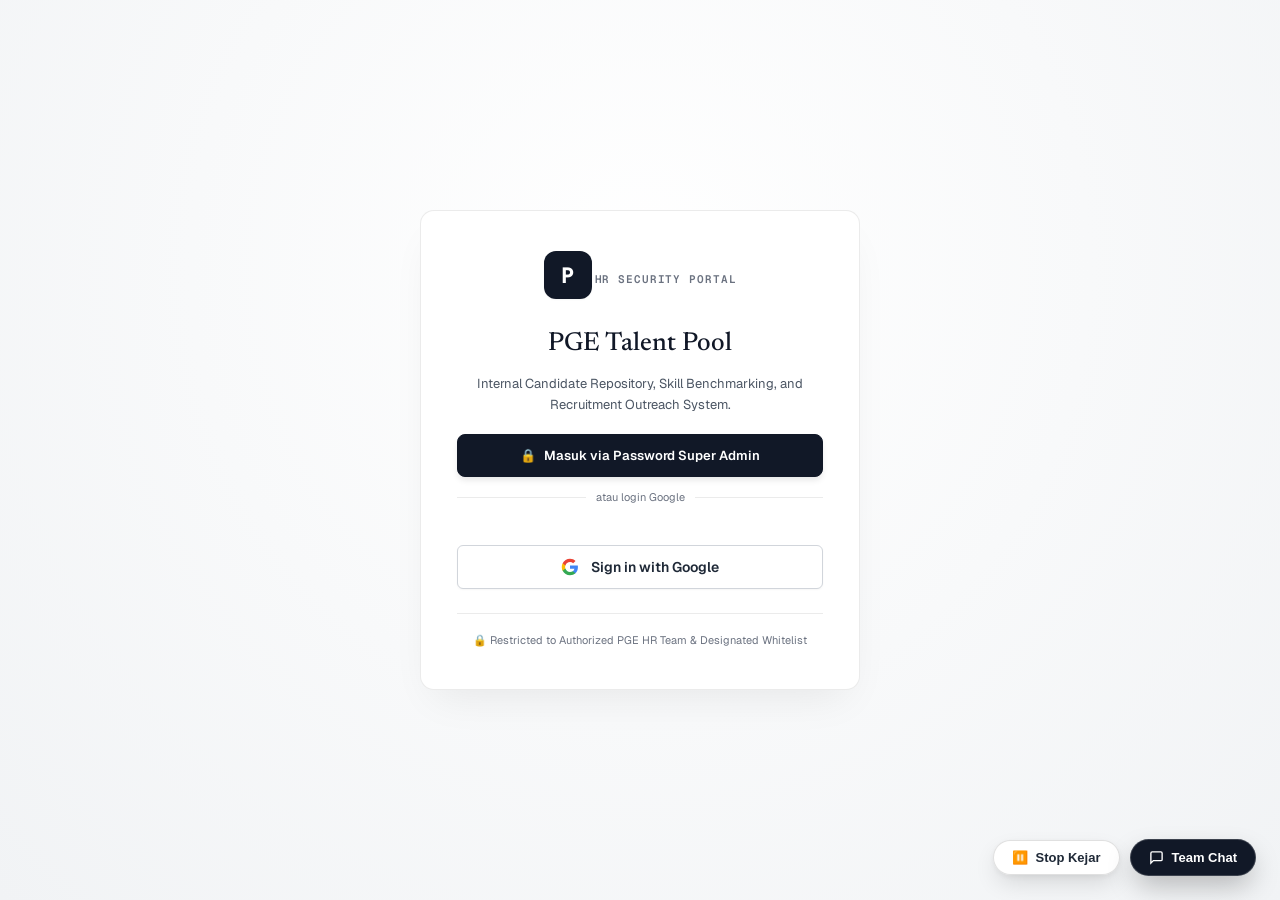
==== commit d2cdca94: "chore: initial/update sync for Talent pool" ====
--- a/public/index.html
+++ b/public/index.html
@@ -21,6 +21,10 @@
   <!-- PDF.js & PDF-Lib for Client-Side 50MB PDF Auto-Compression -->
   <script src="https://cdnjs.cloudflare.com/ajax/libs/pdf.js/3.11.174/pdf.min.js"></script>
   <script src="https://unpkg.com/pdf-lib@1.17.1/dist/pdf-lib.min.js"></script>
+  <!-- In-Memory Instant SVG QR Generator (0ms Network Latency) -->
+  <script src="js/qrcode-generator.min.js"></script>
+  <!-- PGE Structured Interview Questions Data -->
+  <script src="js/interview-questions.js"></script>
   <script>
     if (window.pdfjsLib) {
       pdfjsLib.GlobalWorkerOptions.workerSrc = 'https://cdnjs.cloudflare.com/ajax/libs/pdf.js/3.11.174/pdf.worker.min.js';
@@ -596,40 +600,93 @@
     .doc-badge-discuss:hover { background: #FDE68A; color: #92400E; }
     .doc-badge-discuss.has-comments { background: #F59E0B; color: #FFFFFF; border-color: #D97706; font-weight: 600; box-shadow: 0 1px 3px rgba(245, 158, 11, 0.3); }
 
-    /* Profile Modal Segmented Tabs */
+    /* Profile Modal Modern Nav Tabs (Linear/Stripe Style) */
     .profile-tabs-nav {
       display: flex;
       align-items: center;
-      gap: 6px;
-      padding: 4px;
-      background: #F3F4F6;
-      border-radius: var(--radius-sm);
-      margin-bottom: 16px;
-      border: 1px solid var(--border-light);
+      gap: 3px;
+      padding: 0;
+      border-bottom: 1.5px solid #E2E8F0;
+      margin-bottom: 18px;
+      overflow-x: auto;
+      scrollbar-width: none;
+      -ms-overflow-style: none;
+      background: transparent;
+      border-radius: 0;
+      width: 100%;
+      box-sizing: border-box;
+      flex-wrap: nowrap;
+    }
+    .profile-tabs-nav::-webkit-scrollbar {
+      display: none;
+      width: 0;
+      height: 0;
     }
     .profile-tab-btn {
-      flex: 1;
+      flex: none;
+      display: inline-flex;
+      align-items: center;
+      gap: 5px;
+      padding: 7px 10px;
+      font-size: 12px;
+      font-weight: 500;
+      color: #64748B;
+      border: none;
+      background: transparent;
+      cursor: pointer;
+      white-space: nowrap;
+      border-bottom: 2.5px solid transparent;
+      margin-bottom: -1.5px;
+      border-radius: 6px 6px 0 0;
+      transition: all 0.15s ease;
+    }
+    .profile-tab-btn:hover {
+      color: #0F172A;
+      background: #F8FAFC;
+    }
+    .profile-tab-btn.active {
+      color: #2563EB;
+      font-weight: 700;
+      border-bottom-color: #2563EB;
+      background: transparent;
+      box-shadow: none;
+    }
+    .profile-tab-btn svg {
+      flex-shrink: 0;
+      opacity: 0.75;
+      transition: opacity 0.15s ease, transform 0.15s ease;
+    }
+    .profile-tab-btn:hover svg,
+    .profile-tab-btn.active svg {
+      opacity: 1;
+      transform: translateY(-0.5px);
+    }
+    .profile-tab-badge {
+      font-family: var(--font-mono);
+      font-size: 10px;
+      font-weight: 700;
+      padding: 1.5px 6px;
+      border-radius: 999px;
+      background: #F1F5F9;
+      color: #64748B;
       display: inline-flex;
       align-items: center;
       justify-content: center;
-      gap: 6px;
-      padding: 8px 14px;
-      font-size: 12px;
-      font-weight: 600;
-      border: none;
-      background: transparent;
-      color: var(--text-secondary);
-      border-radius: calc(var(--radius-sm) - 2px);
-      cursor: pointer;
+      line-height: 1;
       transition: all 0.15s ease;
     }
-    .profile-tab-btn.active {
-      background: #FFFFFF;
-      color: var(--text-primary);
-      box-shadow: 0 1px 3px rgba(0,0,0,0.08);
-    }
-    .profile-tab-btn:hover:not(.active) {
-      color: var(--text-primary);
+    .profile-tab-btn.active .profile-tab-badge {
+      background: #EFF6FF;
+      color: #1D4ED8;
+      box-shadow: 0 0 0 1px #DBEAFE;
+    }
+    .profile-tab-badge.badge-success {
+      background: #ECFDF5 !important;
+      color: #059669 !important;
+    }
+    .profile-tab-badge.badge-pending {
+      background: #FFFBEB !important;
+      color: #B45309 !important;
     }
 
     /* Discussion Container & Message Stream */
@@ -869,33 +926,73 @@
       border-color: #BFDBFE;
     }
 
-    /* Slide-over Drawer */
+    /* Candidate Editor Centered Modal (Pop-Up with Smooth Spring Animation) */
     .drawer-backdrop {
-      position: fixed; top: 0; left: 0; right: 0; bottom: 0; 
-      background: rgba(0, 0, 0, 0.4);
-      z-index: 1500; opacity: 0; pointer-events: none; transition: opacity 0.2s ease;
-    }
-    .drawer-backdrop.active { opacity: 1; pointer-events: auto; }
+      position: fixed;
+      top: 0; left: 0; right: 0; bottom: 0;
+      background: rgba(15, 23, 42, 0.6);
+      backdrop-filter: blur(4px);
+      -webkit-backdrop-filter: blur(4px);
+      z-index: 2100;
+      opacity: 0;
+      pointer-events: none;
+      transition: opacity 0.22s cubic-bezier(0.16, 1, 0.3, 1);
+      display: flex;
+      align-items: center;
+      justify-content: center;
+      padding: 16px;
+    }
+    .drawer-backdrop.active {
+      opacity: 1;
+      pointer-events: auto;
+    }
     .drawer {
-      position: fixed; top: 0; right: 0; bottom: 0; width: 640px; max-width: 95vw;
-      background: var(--bg-surface); border-left: 1px solid var(--border-light);
-      z-index: 1501; transform: translateX(100%);
-      transition: transform 0.25s cubic-bezier(0.16, 1, 0.3, 1);
-      box-shadow: var(--shadow-drawer); display: flex; flex-direction: column;
-    }
-    .drawer.open { transform: translateX(0); }
+      position: relative;
+      width: 760px;
+      max-width: 95vw;
+      max-height: 90vh;
+      background: #FFFFFF;
+      border-radius: var(--radius-lg);
+      border: 1px solid var(--border-light);
+      box-shadow: 0 25px 50px -12px rgba(0, 0, 0, 0.25), 0 0 0 1px rgba(0, 0, 0, 0.05);
+      display: flex;
+      flex-direction: column;
+      overflow: hidden;
+      opacity: 0;
+      transform: scale(0.95) translateY(10px);
+      transition: transform 0.24s cubic-bezier(0.16, 1, 0.3, 1), opacity 0.22s ease;
+      z-index: 2101;
+    }
+    .drawer.open {
+      opacity: 1;
+      transform: scale(1) translateY(0);
+    }
     .drawer-header {
-      padding: 20px 24px; border-bottom: 1px solid var(--border-light);
-      display: flex; justify-content: space-between; align-items: center;
-    }
-    .drawer-body { padding: 24px; overflow-y: auto; flex: 1; }
+      padding: 16px 24px;
+      border-bottom: 1px solid var(--border-light);
+      background: #F8FAFC;
+      display: flex;
+      justify-content: space-between;
+      align-items: center;
+      flex-shrink: 0;
+    }
+    .drawer-body {
+      padding: 24px;
+      overflow-y: auto;
+      flex: 1;
+      background: #FFFFFF;
+    }
     .drawer-footer {
       position: sticky;
       bottom: 0;
       z-index: 10;
-      padding: 16px 24px; border-top: 1px solid var(--border-light);
-      background: #FFFFFF; display: flex; justify-content: space-between; align-items: center;
-      box-shadow: 0 -4px 14px rgba(0, 0, 0, 0.06);
+      padding: 14px 24px;
+      border-top: 1px solid var(--border-light);
+      background: #F8FAFC;
+      display: flex;
+      justify-content: space-between;
+      align-items: center;
+      flex-shrink: 0;
     }
     body.drawer-open .messenger-trigger,
     body.drawer-open .messenger-panel,
@@ -1570,6 +1667,266 @@
       border: 1px solid rgba(0, 0, 0, 0.06);
     }
 
+    /* WhatsApp-Style Sticker Tray & Chat Bubbles */
+    .btn-sticker-toggle {
+      background: transparent;
+      border: none;
+      color: #64748B;
+      font-size: 16px;
+      line-height: 1;
+      padding: 6px 8px;
+      border-radius: 6px;
+      cursor: pointer;
+      display: inline-flex;
+      align-items: center;
+      justify-content: center;
+      transition: all 0.15s cubic-bezier(0.16, 1, 0.3, 1);
+      flex-shrink: 0;
+      user-select: none;
+    }
+    .btn-sticker-toggle:hover {
+      color: #2563EB;
+      background: #EFF6FF;
+      transform: scale(1.08);
+    }
+    .btn-sticker-toggle.active {
+      color: #2563EB;
+      background: #DBEAFE;
+    }
+    .messenger-sticker-tray {
+      position: absolute;
+      bottom: 54px;
+      left: 10px;
+      right: 10px;
+      background: #FFFFFF;
+      border: 1px solid #CBD5E1;
+      border-radius: 14px;
+      box-shadow: 0 16px 36px -6px rgba(15, 23, 42, 0.22), 0 0 0 1px rgba(0, 0, 0, 0.04);
+      z-index: 1060;
+      display: flex;
+      flex-direction: column;
+      overflow: hidden;
+      max-height: 290px;
+      animation: stickerTrayPop 0.18s cubic-bezier(0.16, 1, 0.3, 1);
+    }
+    @keyframes stickerTrayPop {
+      from { opacity: 0; transform: translateY(8px) scale(0.97); }
+      to { opacity: 1; transform: translateY(0) scale(1); }
+    }
+    .sticker-tray-header {
+      display: flex;
+      align-items: center;
+      justify-content: space-between;
+      background: #F8FAFC;
+      border-bottom: 1px solid #E2E8F0;
+      padding: 6px 10px;
+      gap: 6px;
+    }
+    .sticker-category-tabs {
+      display: flex;
+      gap: 4px;
+      overflow-x: auto;
+      scrollbar-width: none;
+    }
+    .sticker-category-tabs::-webkit-scrollbar { display: none; }
+    .sticker-cat-tab {
+      background: transparent;
+      border: none;
+      padding: 4px 8px;
+      border-radius: 6px;
+      font-size: 11px;
+      font-weight: 600;
+      color: #64748B;
+      cursor: pointer;
+      display: inline-flex;
+      align-items: center;
+      gap: 4px;
+      white-space: nowrap;
+      transition: all 0.12s ease;
+    }
+    .sticker-cat-tab:hover {
+      background: #E2E8F0;
+      color: #0F172A;
+    }
+    .sticker-cat-tab.active {
+      background: #0F172A;
+      color: #FFFFFF;
+    }
+    .sticker-tray-close {
+      background: transparent;
+      border: none;
+      color: #94A3B8;
+      cursor: pointer;
+      padding: 4px 6px;
+      font-size: 12px;
+      border-radius: 4px;
+      display: flex;
+      align-items: center;
+      justify-content: center;
+    }
+    .sticker-tray-close:hover {
+      color: #EF4444;
+      background: #FEE2E2;
+    }
+    .sticker-tray-grid {
+      padding: 10px;
+      display: grid;
+      grid-template-columns: repeat(2, 1fr);
+      gap: 8px;
+      overflow-y: auto;
+      max-height: 230px;
+      background: #F8FAFC;
+    }
+    .sticker-tray-grid.grid-emojis {
+      grid-template-columns: repeat(4, 1fr);
+      gap: 10px;
+    }
+    .sticker-btn-item {
+      border: none;
+      border-radius: 10px;
+      padding: 8px 10px;
+      cursor: pointer;
+      display: flex;
+      align-items: center;
+      gap: 8px;
+      text-align: left;
+      transition: transform 0.15s cubic-bezier(0.16, 1, 0.3, 1), box-shadow 0.15s ease;
+      box-shadow: 0 2px 5px rgba(0,0,0,0.06);
+    }
+    .sticker-btn-item:hover {
+      transform: translateY(-2px) scale(1.02);
+      box-shadow: 0 6px 14px rgba(0,0,0,0.14);
+    }
+    .sticker-btn-item:active {
+      transform: scale(0.97);
+    }
+    .sticker-btn-emoji {
+      font-size: 22px;
+      line-height: 1;
+      flex-shrink: 0;
+    }
+    .sticker-btn-text {
+      display: flex;
+      flex-direction: column;
+      min-width: 0;
+    }
+    .sticker-btn-title {
+      font-size: 11px;
+      font-weight: 800;
+      letter-spacing: 0.02em;
+      line-height: 1.2;
+      white-space: nowrap;
+      overflow: hidden;
+      text-overflow: ellipsis;
+    }
+    .sticker-btn-sub {
+      font-size: 9px;
+      opacity: 0.88;
+      line-height: 1.2;
+      white-space: nowrap;
+      overflow: hidden;
+      text-overflow: ellipsis;
+      margin-top: 1px;
+    }
+    .sticker-btn-3d {
+      background: #FFFFFF;
+      border: 1px solid #E2E8F0;
+      border-radius: 12px;
+      padding: 8px 4px;
+      display: flex;
+      flex-direction: column;
+      align-items: center;
+      justify-content: center;
+      cursor: pointer;
+      transition: all 0.15s ease;
+    }
+    .sticker-btn-3d:hover {
+      transform: scale(1.12);
+      background: #F1F5F9;
+      border-color: #CBD5E1;
+      box-shadow: 0 6px 12px rgba(0,0,0,0.08);
+    }
+    .sticker-btn-3d-emoji {
+      font-size: 28px;
+      line-height: 1;
+    }
+    .sticker-btn-3d-label {
+      font-size: 9px;
+      font-weight: 700;
+      color: #475569;
+      margin-top: 4px;
+      font-family: var(--font-mono);
+    }
+    .chat-msg.is-sticker-msg {
+      background: transparent;
+    }
+    .chat-msg.is-sticker-msg .chat-meta {
+      margin-top: 3px;
+    }
+    .chat-sticker-card-item {
+      border-radius: 12px;
+      padding: 10px 14px;
+      display: inline-flex;
+      align-items: center;
+      gap: 10px;
+      box-shadow: 0 4px 14px rgba(0, 0, 0, 0.14);
+      cursor: default;
+      animation: stickerAppear 0.22s cubic-bezier(0.16, 1, 0.3, 1);
+      max-width: 260px;
+    }
+    @keyframes stickerAppear {
+      from { opacity: 0; transform: scale(0.88); }
+      to { opacity: 1; transform: scale(1); }
+    }
+    .chat-sticker-icon {
+      font-size: 26px;
+      line-height: 1;
+      filter: drop-shadow(0 2px 4px rgba(0,0,0,0.25));
+    }
+    .chat-sticker-content {
+      display: flex;
+      flex-direction: column;
+    }
+    .chat-sticker-title {
+      font-size: 12px;
+      font-weight: 800;
+      letter-spacing: 0.03em;
+      line-height: 1.2;
+    }
+    .chat-sticker-sub {
+      font-size: 10px;
+      opacity: 0.92;
+      line-height: 1.2;
+      margin-top: 2px;
+    }
+    .chat-sticker-3d-item {
+      display: inline-flex;
+      flex-direction: column;
+      align-items: center;
+      padding: 6px;
+      animation: stickerAppear 0.22s cubic-bezier(0.16, 1, 0.3, 1);
+    }
+    .chat-sticker-3d-emoji {
+      font-size: 54px;
+      line-height: 1;
+      filter: drop-shadow(0 4px 10px rgba(0,0,0,0.18));
+      transition: transform 0.2s cubic-bezier(0.175, 0.885, 0.32, 1.275);
+    }
+    .chat-sticker-3d-emoji:hover {
+      transform: scale(1.18) rotate(6deg);
+    }
+    .chat-sticker-3d-label {
+      font-size: 10px;
+      font-weight: 700;
+      color: #334155;
+      background: #FFFFFF;
+      border: 1px solid #E2E8F0;
+      border-radius: 9999px;
+      padding: 1px 8px;
+      margin-top: 4px;
+      box-shadow: 0 1px 3px rgba(0,0,0,0.06);
+    }
+
     .bg-particle-canvas {
       position: fixed;
       top: 0;
@@ -1603,8 +1960,10 @@
     .status-pending { background-color: #F3F4F6; color: #4B5563; border-color: #D1D5DB; }
     .status-wa-sent { background-color: #DBEAFE; color: #1D4ED8; border-color: #BFDBFE; }
     .status-confirmed { background-color: #DCFCE7; color: #166534; border-color: #BBF7D0; }
-    .status-cant-attend { background-color: #FEE2E2; color: #991B1B; border-color: #FECACA; }
-    .status-tidak-hadir { background-color: #FEE2E2; color: #991B1B; border-color: #FECACA; font-weight: 600; }
+    .status-reschedule { background-color: #FEF3C7; color: #92400E; border-color: #FDE68A; }
+    .status-declined, .status-cant-attend { background-color: #F3E8FF; color: #6B21A8; border-color: #E9D5FF; }
+    .status-no-response { background-color: #FFF7ED; color: #C2410C; border-color: #FFEDD5; }
+    .status-no-show, .status-tidak-hadir { background-color: #FEE2E2; color: #991B1B; border-color: #FECACA; font-weight: 600; }
     .bottom-actions-dock {
       position: fixed;
       bottom: 24px;
@@ -1870,62 +2229,170 @@
     }
 
     /* ========================================================= */
-    /* ADMIN CANDIDATE PREVIEW SLIDE-OVER SHEET                  */
+    /* ADMIN CANDIDATE PREVIEW CENTERED MODAL DIALOG             */
     /* ========================================================= */
+    body.candidate-modal-open {
+      overflow: hidden !important;
+    }
     #candidateProfileModalBackdrop {
       position: fixed;
       top: 0; left: 0; right: 0; bottom: 0;
-      background: rgba(15, 23, 42, 0.5) !important;
-      backdrop-filter: blur(4px);
+      width: 100vw;
+      height: 100vh;
+      background: rgba(15, 23, 42, 0.65) !important;
+      backdrop-filter: blur(8px);
       z-index: 2100;
-      display: flex !important;
-      justify-content: flex-end !important;
-      align-items: stretch !important;
-      padding: 0 !important;
+      display: none !important;
+      justify-content: center !important;
+      align-items: center !important;
+      padding: 24px 16px !important;
       opacity: 0;
       pointer-events: none;
+      box-sizing: border-box !important;
+      overflow-x: hidden !important;
+      overflow-y: auto !important;
       transition: opacity 0.22s cubic-bezier(0.16, 1, 0.3, 1);
     }
     #candidateProfileModalBackdrop.open {
+      display: flex !important;
       opacity: 1 !important;
       pointer-events: auto !important;
     }
     #candidateProfileModalBackdrop .modal-card-xl {
-      width: min(920px, 95vw) !important;
-      max-width: 920px !important;
-      height: 100vh !important;
-      max-height: 100vh !important;
-      border-radius: 0 !important;
-      border-left: 1px solid var(--border-light) !important;
-      border-top: none !important;
-      border-bottom: none !important;
-      border-right: none !important;
-      box-shadow: -12px 0 40px rgba(0, 0, 0, 0.18) !important;
-      transform: translateX(100%);
-      transition: transform 0.28s cubic-bezier(0.16, 1, 0.3, 1);
+      width: 100% !important;
+      max-width: 1120px !important;
+      height: auto !important;
+      max-height: 88vh !important;
+      border-radius: 16px !important;
+      border: 1px solid rgba(226, 232, 240, 0.9) !important;
+      box-shadow: 0 25px 60px -12px rgba(15, 23, 42, 0.35), 0 0 0 1px rgba(15, 23, 42, 0.05) !important;
+      transform: scale(0.96) translateY(10px);
+      transition: transform 0.24s cubic-bezier(0.16, 1, 0.3, 1), opacity 0.22s ease !important;
+      opacity: 0;
       animation: none !important;
       display: flex !important;
       flex-direction: column !important;
       background: #FFFFFF !important;
+      overflow: hidden !important;
+      box-sizing: border-box !important;
+      margin: auto !important;
     }
     #candidateProfileModalBackdrop.open .modal-card-xl {
-      transform: translateX(0);
+      transform: scale(1) translateY(0) !important;
+      opacity: 1 !important;
     }
     #candidateProfileModalBackdrop .modal-header {
       padding: 16px 24px !important;
       border-bottom: 1px solid var(--border-light) !important;
       background: #F8FAFC !important;
       flex-shrink: 0;
+      border-top-left-radius: 16px;
+      border-top-right-radius: 16px;
     }
     #candidateProfileModalBackdrop .modal-body {
       flex: 1 !important;
       overflow-y: auto !important;
+      overflow-x: hidden !important;
       padding: 24px !important;
       background: #FFFFFF !important;
-    }
-
-      .cognitive-viz-grid { display: grid; grid-template-columns: 190px 1fr; gap: 20px; align-items: center; }
-    @media (max-width: 768px) { .cognitive-viz-grid { grid-template-columns: 1fr !important; gap: 14px; } }
+      max-height: calc(88vh - 75px);
+      box-sizing: border-box !important;
+    }
+    #candidateProfileModalBackdrop .modal-split-grid {
+      display: grid !important;
+      grid-template-columns: 275px minmax(0, 1fr) !important;
+      gap: 22px !important;
+      align-items: start !important;
+      width: 100% !important;
+      box-sizing: border-box !important;
+    }
+    #candidateProfileModalBackdrop .modal-split-grid > * {
+      min-width: 0 !important;
+      max-width: 100% !important;
+      box-sizing: border-box !important;
+    }
+
+    .cognitive-viz-grid { display: grid; grid-template-columns: 190px 1fr; gap: 20px; align-items: center; }
+    @media (max-width: 768px) {
+      .cognitive-viz-grid { grid-template-columns: 1fr !important; gap: 14px; }
+      #candidateProfileModalBackdrop .modal-split-grid { grid-template-columns: 1fr !important; gap: 16px !important; }
+    }
+
+    /* Candidate Avatar & Photo Placeholder Styles */
+    .candidate-avatar-holder {
+      position: relative;
+      width: 48px;
+      height: 48px;
+      border-radius: 50%;
+      background: #0F172A;
+      color: #FFFFFF;
+      display: flex;
+      align-items: center;
+      justify-content: center;
+      font-weight: 700;
+      font-size: 16px;
+      font-family: var(--font-mono);
+      box-shadow: 0 2px 6px rgba(0,0,0,0.15);
+      border: 2px solid #FFFFFF;
+      cursor: pointer;
+      flex-shrink: 0;
+      transition: transform 0.15s ease, box-shadow 0.15s ease;
+    }
+    .candidate-avatar-holder:hover {
+      transform: scale(1.05);
+      box-shadow: 0 4px 12px rgba(0,0,0,0.25) !important;
+    }
+    .candidate-avatar-holder img {
+      width: 100%;
+      height: 100%;
+      object-fit: cover;
+      border-radius: 50%;
+      display: block;
+    }
+    .avatar-upload-badge {
+      position: absolute;
+      bottom: -2px;
+      right: -2px;
+      width: 20px;
+      height: 20px;
+      border-radius: 50%;
+      background: #2563EB;
+      color: #FFFFFF;
+      display: flex;
+      align-items: center;
+      justify-content: center;
+      border: 2px solid #FFFFFF;
+      font-size: 10px;
+      box-shadow: 0 2px 4px rgba(0,0,0,0.25);
+      transition: background 0.15s ease, transform 0.15s ease;
+    }
+    .candidate-avatar-holder:hover .avatar-upload-badge {
+      background: #1D4ED8;
+      transform: scale(1.15);
+    }
+    .candidate-table-avatar {
+      width: 32px;
+      height: 32px;
+      border-radius: 50%;
+      background: #0F172A;
+      color: #FFFFFF;
+      font-size: 11px;
+      font-weight: 700;
+      display: flex;
+      align-items: center;
+      justify-content: center;
+      flex-shrink: 0;
+      overflow: hidden;
+      font-family: var(--font-mono);
+      border: 1px solid #E2E8F0;
+    }
+    .candidate-table-avatar img {
+      width: 100%;
+      height: 100%;
+      object-fit: cover;
+      border-radius: 50%;
+      display: block;
+    }
   </style>
 </head>
 <body>
@@ -2646,32 +3113,33 @@
     </div> <!-- /.app-shell -->
   </div> <!-- /#mainApp -->
 
-  <!-- Slide-over Drawer -->
-  <div class="drawer-backdrop" id="drawerBackdrop" onclick="closeDrawer()"></div>
-  <aside class="drawer" id="talentDrawer">
-    <div class="drawer-header">
-      <div>
-        <span id="drawerId" class="talent-id"></span>
-        <h2 id="drawerTitle" style="font-size: 18px; font-weight: 600; color: var(--text-primary);">Candidate Profile</h2>
+  <!-- Candidate Editor Centered Modal (Replaces side-drawer) -->
+  <div class="drawer-backdrop" id="drawerBackdrop" onclick="if(event.target === this) closeDrawer()">
+    <div class="drawer" id="talentDrawer">
+      <div class="drawer-header">
+        <div>
+          <span id="drawerId" class="talent-id"></span>
+          <h2 id="drawerTitle" style="font-size: 18px; font-weight: 600; color: var(--text-primary); margin: 2px 0 0 0;">Candidate Profile</h2>
+        </div>
+        <div style="display: flex; align-items: center; gap: 8px;">
+          <button type="button" class="btn btn-secondary btn-sm" id="btnDrawerShowcase" onclick="switchToProfileModalFromDrawer()" style="font-size: 11.5px; padding: 5px 12px; display: inline-flex; align-items: center; gap: 6px; font-weight: 600;" title="Buka modal showcase profil lengkap &amp; hasil asesmen">
+            <span>👁️ Profil &amp; Hasil Asesmen ↗</span>
+          </button>
+          <button type="button" class="btn btn-secondary btn-icon" onclick="closeDrawer()" title="Tutup Modal">✕</button>
+        </div>
       </div>
-      <div style="display: flex; align-items: center; gap: 8px;">
-        <button type="button" class="btn btn-secondary btn-sm" id="btnDrawerShowcase" onclick="switchToProfileModalFromDrawer()" style="font-size: 11.5px; padding: 5px 12px; display: inline-flex; align-items: center; gap: 6px; font-weight: 600;" title="Buka modal showcase profil lengkap & hasil asesmen">
-          <span>👁️ Profil &amp; Hasil Asesmen ↗</span>
-        </button>
-        <button type="button" class="btn btn-secondary btn-icon" onclick="closeDrawer()">✕</button>
+
+      <div class="drawer-body" id="drawerBody"></div>
+
+      <div class="drawer-footer">
+        <button type="button" class="btn btn-danger btn-sm" id="btnDeleteDrawer" onclick="handleDeleteCurrentCandidate()">Delete Candidate</button>
+        <div style="display: flex; gap: 8px; margin-left: auto;">
+          <button type="button" class="btn btn-secondary btn-sm" onclick="closeDrawer()">Cancel</button>
+          <button type="button" class="btn btn-primary btn-sm" id="btnSaveDrawer" onclick="handleSaveCandidate()">Save Candidate</button>
+        </div>
       </div>
     </div>
-
-    <div class="drawer-body" id="drawerBody"></div>
-
-    <div class="drawer-footer">
-      <button type="button" class="btn btn-danger btn-sm" id="btnDeleteDrawer" onclick="handleDeleteCurrentCandidate()">Delete Candidate</button>
-      <div style="display: flex; gap: 8px; margin-left: auto;">
-        <button type="button" class="btn btn-secondary btn-sm" onclick="closeDrawer()">Cancel</button>
-        <button type="button" class="btn btn-primary btn-sm" id="btnSaveDrawer" onclick="handleSaveCandidate()">Save Candidate</button>
-      </div>
-    </div>
-  </aside>
+  </div>
 
   <!-- Floating Candidate Comparison Bar -->
   <div class="compare-bar" id="compareBar">
@@ -3171,13 +3639,23 @@
     <div class="modal-card modal-card-xl" style="max-height: 92vh; display: flex; flex-direction: column; padding: 0; overflow: hidden; border-radius: var(--radius-lg);">
       <div class="modal-header" style="padding: 16px 24px; border-bottom: 1px solid var(--border-light); background: #F9FAFB;">
         <div style="display: flex; align-items: center; gap: 14px;">
-          <div id="profModalAvatar" style="width: 44px; height: 44px; border-radius: 50%; background: #111827; color: #FFFFFF; display: flex; align-items: center; justify-content: center; font-weight: 700; font-size: 16px; font-family: var(--font-mono); box-shadow: 0 2px 6px rgba(0,0,0,0.15);">
+          <div id="profModalAvatar" class="candidate-avatar-holder" onclick="openCandidatePhotoModal(currentProfileTalentId)" title="Klik untuk ganti / upload foto kandidat">
             P
+            <div class="avatar-upload-badge" title="Ganti / Upload Foto">📷</div>
           </div>
           <div>
             <div style="display: flex; align-items: center; gap: 8px; margin-bottom: 2px;">
               <span id="profModalId" class="talent-id" style="font-size: 11px;">PGE-000</span>
-              <span id="profModalStageBadge" class="stage-badge stage-prospect">Prospect</span>
+              <select id="profModalStageBadge" class="stage-select-pill stage-prospect" onchange="updateCandidateStage(currentProfileTalentId, this.value, event)">
+                <option value="Prospect">Prospect</option>
+                <option value="Screening">Screening</option>
+                <option value="Invited">Invited</option>
+                <option value="Interviewed">Interviewed</option>
+                <option value="Shortlisted">Shortlisted</option>
+                <option value="Offered">Offered</option>
+                <option value="Hired">Hired</option>
+                <option value="Archived">Archived</option>
+              </select>
               <span id="profModalRatingStars" style="color: #D97706; font-size: 12px; font-weight: 700;">★★★★★</span>
             </div>
             <h2 id="profModalName" style="font-family: var(--font-serif); font-size: 20px; font-weight: 600; color: var(--text-primary); margin: 0;">
@@ -3196,12 +3674,149 @@
         </div>
       </div>
 
-      <div class="modal-body modal-split-grid" style="padding: 24px; overflow-y: auto; display: grid; grid-template-columns: 310px 1fr; gap: 24px; background: #FFFFFF;">
+      <div class="modal-body modal-split-grid">
         <!-- Left Column: Bio Details, Skill Benchmarks & WhatsApp Outreach -->
-        <div id="profModalLeftCol" class="modal-split-left" style="display: flex; flex-direction: column; gap: 16px; border-right: 1px solid var(--border-light); padding-right: 20px;"></div>
+        <div id="profModalLeftCol" class="modal-split-left" style="display: flex; flex-direction: column; gap: 16px; border-right: 1px solid var(--border-light); padding-right: 16px;"></div>
 
         <!-- Right Column: Interactive CV & Multi-Portfolio Media Showcase -->
         <div id="profModalRightCol" style="display: flex; flex-direction: column; gap: 20px;"></div>
+      </div>
+    </div>
+  </div>
+
+  <!-- Lightweight Quick CV & Visual Preview Modal (Image & CV Focus) -->
+  <div class="modal-backdrop" id="quickCvModalBackdrop" style="display: none; z-index: 2300; align-items: center; justify-content: center; padding: 20px; overflow-y: auto; background: rgba(15, 23, 42, 0.7); backdrop-filter: blur(8px);" onclick="if(event.target === this) closeQuickCvModal()">
+    <div class="modal-card" style="max-width: 980px; width: 95vw; max-height: 92vh; border-radius: 16px; overflow: hidden; padding: 0; box-shadow: 0 25px 60px -12px rgba(15, 23, 42, 0.4); display: flex; flex-direction: column; background: #FFFFFF; border: 1px solid rgba(226, 232, 240, 0.9);">
+      <div class="modal-header" style="padding: 14px 22px; border-bottom: 1px solid var(--border-light); background: #F8FAFC; display: flex; justify-content: space-between; align-items: center; flex-shrink: 0;">
+        <div style="display: flex; align-items: center; gap: 10px;">
+          <span style="font-size: 18px;">📄</span>
+          <div>
+            <div style="display: flex; align-items: center; gap: 6px;">
+              <span id="quickCvModalId" style="font-family: var(--font-mono); font-size: 11px; font-weight: 700; color: #2563EB; background: #EFF6FF; padding: 1px 6px; border-radius: 4px; border: 1px solid #BFDBFE;">PGE-000</span>
+              <span id="quickCvModalRole" style="font-size: 12px; color: var(--text-secondary);">-</span>
+            </div>
+            <h2 id="quickCvModalName" style="font-size: 17px; font-weight: 700; color: var(--text-primary); margin: 2px 0 0 0;">Candidate Name</h2>
+          </div>
+        </div>
+        <div style="display: flex; align-items: center; gap: 8px;">
+          <button type="button" id="quickCvOpenFullProfileBtn" class="btn btn-secondary btn-sm" style="font-size: 11.5px; padding: 5px 12px; color: #475569;" title="Buka Profil Lengkap &amp; Evaluasi Tim">
+            🔍 Profil Lengkap ↗
+          </button>
+          <button type="button" class="btn btn-secondary btn-icon" onclick="closeQuickCvModal()">✕</button>
+        </div>
+      </div>
+
+      <div class="modal-body" id="quickCvModalBody" style="padding: 22px; overflow-y: auto; flex: 1;">
+        <!-- Dynamic Photo & CV content injected here -->
+      </div>
+    </div>
+  </div>
+
+  <!-- Candidate Photo Upload & Avatar Modal -->
+  <div class="modal-backdrop" id="candidatePhotoModalBackdrop" style="display: none; z-index: 2400; align-items: center; justify-content: center;" onclick="if(event.target === this) closeCandidatePhotoModal()">
+    <div class="modal-card" style="max-width: 440px; width: 92%; box-shadow: 0 25px 50px -12px rgba(0, 0, 0, 0.25); border-radius: 14px; overflow: hidden; padding: 0;">
+      <div class="modal-header" style="padding: 16px 20px; border-bottom: 1px solid var(--border-light); background: #F8FAFC; display: flex; justify-content: space-between; align-items: center;">
+        <div>
+          <span style="font-family: var(--font-mono); font-size: 11px; text-transform: uppercase; letter-spacing: 0.08em; color: #2563EB; font-weight: 700;">Pas Foto / Avatar</span>
+          <h2 id="photoModalCandidateName" style="font-size: 17px; font-weight: 700; color: var(--text-primary); margin: 2px 0 0 0;">Foto Profil Kandidat</h2>
+          <div id="photoModalCandidateId" style="font-size: 12px; color: var(--text-secondary); margin-top: 2px;">PGE-000</div>
+        </div>
+        <button type="button" class="btn btn-secondary btn-icon" onclick="closeCandidatePhotoModal()">✕</button>
+      </div>
+
+      <div class="modal-body" style="padding: 20px;">
+        <!-- Dual Preview: 3x4 Pas Foto & Circle Avatar -->
+        <div style="display: flex; gap: 16px; align-items: center; justify-content: center; margin-bottom: 12px; background: #F8FAFC; border: 1.5px solid #E2E8F0; border-radius: 12px; padding: 12px 14px;">
+          <!-- 3:4 Pas Foto Viewport -->
+          <div style="display: flex; flex-direction: column; align-items: center; gap: 5px;">
+            <div id="cropViewport3x4" style="width: 105px; height: 140px; border-radius: 8px; border: 2.5px solid #2563EB; overflow: hidden; background: #FFFFFF; position: relative; cursor: grab; box-shadow: 0 4px 12px rgba(37,99,235,0.15); display: flex; align-items: center; justify-content: center; user-select: none;">
+              <img id="cropTargetImg" src="" alt="Crop Target" style="position: absolute; display: none; pointer-events: none;">
+              <span id="cropPlaceholderText" style="font-family: var(--font-mono); font-size: 24px; font-weight: 700; color: #64748B;">--</span>
+            </div>
+            <span style="font-size: 10.5px; font-weight: 700; color: #1E40AF; text-transform: uppercase; letter-spacing: 0.04em;">Pas Foto 3×4</span>
+          </div>
+
+          <!-- Circle Avatar Preview -->
+          <div style="display: flex; flex-direction: column; align-items: center; gap: 5px;">
+            <div id="cropViewportCircle" style="width: 64px; height: 64px; border-radius: 50%; border: 2px solid #CBD5E1; overflow: hidden; background: #0F172A; position: relative; box-shadow: 0 2px 6px rgba(0,0,0,0.1); display: flex; align-items: center; justify-content: center;">
+              <img id="cropTargetImgCircle" src="" alt="Crop Circle" style="position: absolute; display: none; pointer-events: none;">
+              <span id="cropPlaceholderTextCircle" style="font-family: var(--font-mono); font-size: 16px; font-weight: 700; color: #FFFFFF;">--</span>
+            </div>
+            <span style="font-size: 10.5px; font-weight: 600; color: #64748B;">Avatar Bulat</span>
+          </div>
+        </div>
+
+        <!-- Interactive Adjusters (Zoom & Reposition) -->
+        <div id="cropControlsContainer" style="background: #FFFFFF; border: 1.5px solid #DBEAFE; border-radius: 10px; padding: 10px 14px; margin-bottom: 12px; display: none;">
+          <div style="display: flex; justify-content: space-between; align-items: center; margin-bottom: 8px;">
+            <span style="font-size: 11.5px; font-weight: 700; color: #1E293B;">🔍 Posisikan Wajah &amp; Zoom</span>
+            <button type="button" class="btn btn-secondary btn-xs" onclick="resetCropTransform()" style="font-size: 11px; padding: 2px 8px; color: #2563EB; border-color: #BFDBFE;">🎯 Tengah / Reset</button>
+          </div>
+
+          <!-- Zoom Slider -->
+          <div style="display: flex; align-items: center; gap: 10px; margin-bottom: 8px;">
+            <span style="font-size: 11px; color: #475569; width: 42px; font-weight: 600;">Zoom:</span>
+            <input type="range" id="cropZoomSlider" min="0.8" max="2.5" step="0.05" value="1.0" style="flex: 1; cursor: pointer;" oninput="handleZoomSliderInput(this.value)">
+            <span id="cropZoomVal" style="font-size: 11px; font-family: var(--font-mono); width: 36px; text-align: right; font-weight: 600; color: #1E40AF;">100%</span>
+          </div>
+
+          <!-- Pan Controls -->
+          <div style="display: flex; justify-content: space-between; align-items: center; gap: 8px; background: #F8FAFC; border-radius: 6px; padding: 6px 10px;">
+            <div style="font-size: 10.5px; color: #64748B; line-height: 1.3;">
+              💡 <em>Geser foto langsung pada kotak <strong>Pas Foto 3×4</strong> di atas, atau gunakan tombol pan:</em>
+            </div>
+            <div style="display: flex; gap: 3px; flex-shrink: 0;">
+              <button type="button" class="btn btn-secondary btn-xs" onclick="nudgeCrop(0, -8)" title="Geser ke Atas" style="padding: 2px 6px; font-size: 10px;">▲</button>
+              <button type="button" class="btn btn-secondary btn-xs" onclick="nudgeCrop(0, 8)" title="Geser ke Bawah" style="padding: 2px 6px; font-size: 10px;">▼</button>
+              <button type="button" class="btn btn-secondary btn-xs" onclick="nudgeCrop(-8, 0)" title="Geser ke Kiri" style="padding: 2px 6px; font-size: 10px;">◀</button>
+              <button type="button" class="btn btn-secondary btn-xs" onclick="nudgeCrop(8, 0)" title="Geser ke Kanan" style="padding: 2px 6px; font-size: 10px;">▶</button>
+            </div>
+          </div>
+        </div>
+
+        <!-- File Upload & Clipboard Paste Zone -->
+        <div class="form-group" style="margin-bottom: 14px;">
+          <label class="form-label" style="font-size: 12px; font-weight: 700; color: #1E293B; display: flex; justify-content: space-between; align-items: center;">
+            <span>Tempel Screenshot / Upload File</span>
+            <span style="font-size: 11px; font-weight: 600; color: #2563EB;">⚡ Dukung Ctrl + V</span>
+          </label>
+          <div id="photoDropZone" tabindex="0" style="border: 2px dashed #3B82F6; border-radius: 10px; padding: 14px 14px; text-align: center; background: #EFF6FF; outline: none;">
+            <input type="file" id="photoFileInput" accept="image/*" style="display: none;" onchange="handlePhotoFileSelected(event)">
+            
+            <div style="display: flex; gap: 8px; justify-content: center; margin-bottom: 8px; flex-wrap: wrap;">
+              <button type="button" class="btn btn-primary btn-sm" onclick="pasteFromClipboardButton()" style="background: #2563EB; border-color: #2563EB; font-weight: 700; font-size: 12px; padding: 8px 16px; box-shadow: 0 2px 6px rgba(37,99,235,0.25);">
+                📋 Klik untuk Tempel dari Clipboard (Ctrl + V)
+              </button>
+              <button type="button" class="btn btn-secondary btn-sm" onclick="document.getElementById('photoFileInput').click()" style="font-size: 12px; padding: 8px 14px; background: #FFFFFF;">
+                📁 Pilih File Foto
+              </button>
+            </div>
+
+            <div style="font-size: 11px; color: #1E40AF; margin-top: 4px;">
+              ⚡ <strong>Cara Cepat:</strong> Screenshot dengan <strong>Win + Shift + S</strong> (atau Snipping Tool), lalu klik tombol biru di atas atau tekan <strong>Ctrl + V</strong>.
+            </div>
+          </div>
+        </div>
+
+        <!-- URL Input Alternative -->
+        <div class="form-group" style="margin-bottom: 18px;">
+          <label class="form-label" style="font-size: 12px; font-weight: 600;">Atau Masukkan Link / URL Foto</label>
+          <div style="display: flex; gap: 8px;">
+            <input type="url" id="photoUrlInput" class="form-input" placeholder="https://example.com/foto.jpg" oninput="handlePhotoUrlInput(this.value)" style="font-size: 12px;">
+            <button type="button" class="btn btn-secondary btn-sm" onclick="handlePhotoUrlInput(document.getElementById('photoUrlInput').value)" style="white-space: nowrap; font-size: 11.5px;">Cek URL</button>
+          </div>
+        </div>
+
+        <!-- Modal Actions -->
+        <div style="display: flex; justify-content: space-between; align-items: center; border-top: 1px solid var(--border-light); padding-top: 14px;">
+          <button type="button" class="btn btn-secondary btn-sm" onclick="removeCandidatePhoto()" style="color: #DC2626; border-color: #FECACA; font-size: 11.5px;">
+            🗑️ Hapus Foto
+          </button>
+          <div style="display: flex; gap: 8px;">
+            <button type="button" class="btn btn-secondary btn-sm" onclick="closeCandidatePhotoModal()">Batal</button>
+            <button type="button" class="btn btn-primary btn-sm" onclick="saveActiveCandidatePhoto()">Simpan Foto</button>
+          </div>
+        </div>
       </div>
     </div>
   </div>
@@ -3252,6 +3867,34 @@
       </div>
       <div class="modal-footer">
         <button type="button" class="btn btn-secondary btn-sm" onclick="closeWhitelistModal()">Close</button>
+      </div>
+    </div>
+  </div>
+
+  <!-- Cognitive Answer Correction & Override Modal -->
+  <div class="modal-backdrop" id="cognitiveCorrectionModalBackdrop" style="display: none; z-index: 2500; align-items: center; justify-content: center; padding: 20px; overflow-y: auto; background: rgba(15, 23, 42, 0.75); backdrop-filter: blur(8px);" onclick="if(event.target === this) closeCognitiveAnswerCorrectionModal()">
+    <div class="modal-card" style="max-width: 640px; width: 95%; max-height: 92vh; border-radius: 14px; overflow: hidden; background: #FFFFFF; border: 1px solid #E2E8F0; box-shadow: 0 25px 60px -12px rgba(15, 23, 42, 0.35); display: flex; flex-direction: column;">
+      <div class="modal-header" style="padding: 16px 20px; border-bottom: 1px solid #E2E8F0; background: #F8FAFC; display: flex; justify-content: space-between; align-items: center;">
+        <div>
+          <div style="font-family: var(--font-mono); font-size: 11px; text-transform: uppercase; letter-spacing: 0.08em; color: #2563EB; font-weight: 700;">
+            Koreksi Asesmen • Evaluator Override
+          </div>
+          <h2 id="cogCorrectModalTitle" style="font-size: 16px; font-weight: 700; color: #0F172A; margin: 2px 0 0 0;">
+            Koreksi Jawaban Butir Soal Logika &amp; Kognitif
+          </h2>
+        </div>
+        <button type="button" class="btn btn-secondary btn-icon" onclick="closeCognitiveAnswerCorrectionModal()">✕</button>
+      </div>
+
+      <div class="modal-body" id="cogCorrectModalBody" style="padding: 20px; overflow-y: auto; flex: 1;">
+        <!-- Injected via openCognitiveAnswerCorrectionModal() -->
+      </div>
+
+      <div class="modal-footer" style="padding: 14px 20px; border-top: 1px solid #E2E8F0; background: #F8FAFC; display: flex; justify-content: space-between; align-items: center;">
+        <button type="button" class="btn btn-secondary btn-sm" onclick="closeCognitiveAnswerCorrectionModal()">Batal</button>
+        <button type="button" class="btn btn-primary btn-sm" id="btnSaveCognitiveCorrection" onclick="submitCognitiveAnswerCorrection()" style="background: #2563EB; font-weight: 700; padding: 7px 16px;">
+          💾 Simpan &amp; Hitung Ulang Skor
+        </button>
       </div>
     </div>
   </div>
@@ -3325,9 +3968,21 @@
       <div id="messengerMembersList" style="display: flex; flex-direction: column; gap: 8px;"></div>
     </div>
 
+    <!-- Sticker Tray Popover (WhatsApp Style) -->
+    <div class="messenger-sticker-tray" id="messengerStickerTray" style="display: none;">
+      <div class="sticker-tray-header">
+        <div class="sticker-category-tabs" id="stickerCategoryTabs"></div>
+        <button type="button" class="sticker-tray-close" onclick="toggleStickerTray(false)" title="Tutup Stiker">✕</button>
+      </div>
+      <div class="sticker-tray-grid" id="stickerTrayGrid"></div>
+    </div>
+
     <!-- Composer Footer -->
     <form class="messenger-footer" id="messengerFooter" onsubmit="event.preventDefault(); handleSendTeamMessage();">
-      <input type="text" id="messengerInput" class="form-input" placeholder="Tulis pesan ke tim HR..." style="font-size: 12px; padding: 7px 10px;" autocomplete="off">
+      <button type="button" class="btn-sticker-toggle" id="btnStickerToggle" onclick="toggleStickerTray()" title="Kirim Stiker / Reaksi (WhatsApp Style)">
+        🏷️
+      </button>
+      <input type="text" id="messengerInput" class="form-input" placeholder="Tulis pesan ke tim HR..." style="font-size: 12px; padding: 7px 10px; flex: 1;" autocomplete="off">
       <button type="submit" class="btn btn-primary btn-sm" style="padding: 7px 12px; font-size: 12px;">
         Kirim
       </button>
@@ -3586,6 +4241,11 @@
         return;
       }
 
+      // Determine modules
+      const mods = (typeof state !== 'undefined' && state.selectedModules && state.selectedModules.length > 0)
+        ? state.selectedModules
+        : ['bigfive', 'disc', 'cognitive'];
+
       // Generate 6-digit random numeric token
       const token = Math.floor(100000 + Math.random() * 900000).toString();
       const expiresAt = Date.now() + (24 * 60 * 60 * 1000); // 24 hours
@@ -3599,7 +4259,8 @@
           phone: phoneClean,
           createdAt: Date.now(),
           expiresAt: expiresAt,
-          status: 'active'
+          status: 'active',
+          tests: mods
         }).then(() => {
           rtdb.ref('/talents/' + talent.id + '/assessmentToken').set(token);
           rtdb.ref('/talents/' + talent.id + '/assessmentTokenCreatedAt').set(Date.now());
@@ -3609,8 +4270,8 @@
       }
 
       const cleanDigits = phoneClean.replace(/\+/g, '');
-      const testUrl = 'https://pge-talentpool.web.app/test?token=' + token;
-      const messageText = `Halo Kak ${talent.name},\n\nSelamat! Anda lolos ke tahap asesmen online PGE Talent Pool untuk posisi ${talent.role || 'Freelance Content Creator'}.\n\nSilakan klik link berikut untuk memulai tes melalui smartphone/laptop Anda:\n👉 ${testUrl}\n\nKode Akses (OTP): ${token} (Aktif selama 24 jam).\nEstimasi waktu pengerjaan: 15–20 menit. Pastikan koneksi internet stabil.\n\nTerima kasih,\nTim HR PGE`;
+      const testUrl = 'https://pge-talentpool.web.app/test';
+      const messageText = `Halo Kak ${talent.name},\n\nSelamat! Anda lolos ke tahap asesmen online PGE Talent Pool untuk posisi ${talent.role || 'Freelance Content Creator'}.\n\nSilakan klik link berikut untuk membuka portal asesmen:\n👉 ${testUrl}\n\n🔑 Kode Akses (OTP): ${token}\n(Berlaku 24 jam. Masukkan kode 6-digit ini saat halaman tes terbuka).\n\nEstimasi waktu pengerjaan: 15–20 menit. Pastikan koneksi internet stabil.\n\nTerima kasih,\nTim HR PGE`;
 
       const waUrl = 'https://wa.me/' + cleanDigits + '?text=' + encodeURIComponent(messageText);
       window.open(waUrl, '_blank');
@@ -3899,7 +4560,6 @@
       
       const scheduleTag = `\n[Interview Scheduled: ${slot.displayDate} ${slot.assignedTime} @ ${locVal}]`;
       talent.notes = (cleanNotes ? cleanNotes + scheduleTag : scheduleTag.trim());
-      talent.stage = 'Invited';
 
       // Sync to Appwrite Cloud
       try {
@@ -3911,7 +4571,7 @@
             docId,
             {
               notes: talent.notes,
-              stage: 'Invited'
+              stage: talent.stage || 'Screening'
             }
           ).catch(err => console.warn('Appwrite plan schedule sync error:', err));
         }
@@ -3924,7 +4584,7 @@
         if (typeof firebase !== 'undefined' && firebase.database) {
           firebase.database().ref('/talents/' + talent.id).update({
             notes: talent.notes,
-            stage: 'Invited'
+            stage: talent.stage || 'Screening'
           }).catch(err => console.warn('Firebase RTDB plan schedule sync error:', err));
         }
       } catch (err) {
@@ -4279,6 +4939,22 @@
         listenCandidateDiscussions();
         listenCandidateAssessments();
 
+        // Sync cloud user preferences (e.g. chat read timestamp across devices)
+        if (userEmail && typeof rtdb !== 'undefined') {
+          const uKey = userEmail.replace(/[^a-zA-Z0-9]/g, '_');
+          rtdb.ref('/user_preferences/' + uKey + '/lastSeenChat').once('value').then(snap => {
+            const cloudTs = snap.val();
+            if (cloudTs && typeof cloudTs === 'number' && cloudTs > lastSeenChatTimestamp) {
+              lastSeenChatTimestamp = cloudTs;
+              try { localStorage.setItem('pge_chat_last_seen', String(cloudTs)); } catch(e) {}
+              const badge = document.getElementById('messengerUnreadBadge');
+              if (badge) badge.style.display = 'none';
+              unreadCount = 0;
+              stopTitleFlash();
+            }
+          }).catch(() => {});
+        }
+
         if (state.talents.length === 0) {
           loadAppwriteTalents();
           subscribeAppwriteRealtime();
@@ -5435,9 +6111,10 @@
                   <option value="Pending" ${status === 'Pending' ? 'selected' : ''}>⏳ Pending</option>
                   <option value="WA Sent" ${status === 'WA Sent' ? 'selected' : ''}>💬 WA Sent</option>
                   <option value="Confirmed" ${status === 'Confirmed' ? 'selected' : ''}>✅ Confirmed</option>
-                  <option value="Tidak Hadir" ${status === 'Tidak Hadir' ? 'selected' : ''}>❌ Tidak Hadir</option>
-                  <option value="Cant Attend" ${status === 'Cant Attend' ? 'selected' : ''}>🚫 Can't Attend</option>
                   <option value="Reschedule" ${status === 'Reschedule' ? 'selected' : ''}>🔄 Reschedule</option>
+                  <option value="Declined" ${status === 'Declined' || status === 'Cant Attend' ? 'selected' : ''}>🚫 Declined</option>
+                  <option value="No Response" ${status === 'No Response' ? 'selected' : ''}>🔕 No Response (>24 Jam)</option>
+                  <option value="No Show" ${status === 'No Show' || status === 'Tidak Hadir' ? 'selected' : ''}>❌ No Show (Hari-H)</option>
                 </select>
 
                 ${phone ? `
@@ -5762,6 +6439,64 @@
 
       initAuthListener();
 
+      // Realtime listener for /candidate_photos in Firebase RTDB
+      try {
+        if (typeof rtdb !== 'undefined') {
+          rtdb.ref('/candidate_photos').on('value', snapshot => {
+            const photos = snapshot.val() || {};
+            if (state && state.talents && state.talents.length > 0) {
+              let changed = false;
+              state.talents.forEach(t => {
+                const pEntry = photos[t.id] || (t.$id ? photos[t.$id] : null);
+                const pUrl = pEntry ? (typeof pEntry === 'string' ? pEntry : (pEntry.photoUrl || '')) : '';
+                if (pUrl && t.photoUrl !== pUrl) {
+                  t.photoUrl = pUrl;
+                  try { localStorage.setItem('pge_candidate_photo_' + t.id, pUrl); } catch(e){}
+                  changed = true;
+                }
+              });
+              if (changed) {
+                if (typeof renderTableView === 'function') renderTableView();
+                if (typeof renderBentoGrid === 'function') renderBentoGrid();
+                if (currentProfileTalentId) {
+                  const currTalent = state.talents.find(t => t.id === currentProfileTalentId);
+                  if (currTalent) {
+                    const avatarEl = document.getElementById('profModalAvatar');
+                    const initials = (currTalent.name || 'Candidate').split(' ').map(w => w.charAt(0)).slice(0, 2).join('').toUpperCase();
+                    if (avatarEl && currTalent.photoUrl) {
+                      avatarEl.innerHTML = `<img src="${escapeHtml(currTalent.photoUrl)}" alt="${escapeHtml(currTalent.name)}" style="width: 100%; height: 100%; object-fit: cover; border-radius: 50%; display: block;" onerror="this.onerror=null; this.parentElement.innerHTML='<span style=\'font-family: var(--font-mono); font-weight: 700; font-size: 16px;\'>${initials}</span><div class=\'avatar-upload-badge\' title=\'Upload / Ganti Foto\'>📷</div>';"><div class="avatar-upload-badge" title="Upload / Ganti Foto">📷</div>`;
+                    }
+                  }
+                }
+              }
+            }
+          });
+        }
+      } catch (e) {}
+
+      // Auto-push any locally cached photos from localStorage to Firebase RTDB cloud
+      try {
+        if (typeof rtdb !== 'undefined') {
+          for (let i = 0; i < localStorage.length; i++) {
+            const key = localStorage.key(i);
+            if (key && key.startsWith('pge_candidate_photo_')) {
+              const talentId = key.replace('pge_candidate_photo_', '');
+              const photoVal = localStorage.getItem(key);
+              if (photoVal && talentId) {
+                rtdb.ref('/candidate_photos/' + talentId).once('value').then(snap => {
+                  if (!snap.exists() || !snap.val() || !snap.val().photoUrl) {
+                    rtdb.ref('/candidate_photos/' + talentId).set({
+                      photoUrl: photoVal,
+                      updatedAt: firebase.database.ServerValue.TIMESTAMP
+                    }).catch(() => {});
+                  }
+                }).catch(() => {});
+              }
+            }
+          }
+        }
+      } catch(e) {}
+
       // Auto-restore active session from localStorage (Zero wait time)
       const isMasterAuth = localStorage.getItem('pge_master_authenticated') === 'true';
       const savedDirectSession = localStorage.getItem('pge_direct_session');
@@ -5825,15 +6560,13 @@
           ? extractOutreachStatus(item.notes || '')
           : { text: item.notes || '', status: 'Pending' };
 
-        const outreach = item.outreachStatus || parsedNotes.status || 'Pending';
+        const outreachRaw = item.outreachStatus || parsedNotes.status || 'Pending';
         const fullNotes = parsedNotes.text || item.notes || '';
-        let resolvedStage = item.stage || (outreach === 'Reschedule' ? 'Invited' : (outreach === 'Tidak Hadir' ? 'Archived' : 'Prospect'));
-        if (outreach === 'Tidak Hadir') {
-          resolvedStage = 'Archived';
-        } else if (resolvedStage === 'Interviewed' && !fullNotes.includes('[Interview Result')) {
-          resolvedStage = 'Invited';
-        } else if ((!resolvedStage || resolvedStage === 'Prospect') && (fullNotes.includes('[Interview Scheduled:') || fullNotes.includes('[Rescheduled to:') || outreach === 'WA Sent' || outreach === 'Reschedule')) {
-          resolvedStage = 'Invited';
+        let resolvedStage = item.stage || (outreachRaw === 'Tidak Hadir' ? 'Archived' : (outreachRaw === 'Reschedule' ? 'Invited' : 'Screening'));
+
+        let outreach = outreachRaw;
+        if (['Interviewed', 'Shortlisted', 'Offered', 'Hired'].includes(resolvedStage) && (outreach === 'Pending' || !outreach)) {
+          outreach = 'Confirmed';
         }
 
         return {
@@ -5854,7 +6587,12 @@
           portfolioItems: portfolioItems,
           skills: skills,
           notes: fullNotes,
-          outreachStatus: outreach
+          outreachStatus: outreach,
+          photoUrl: (function() {
+            const tid = item.id || k;
+            const lPhoto = localStorage.getItem('pge_candidate_photo_' + tid) || '';
+            return item.photoUrl || item.avatarUrl || lPhoto || '';
+          })()
         };
       });
 
@@ -5930,6 +6668,15 @@
       }
 
       try {
+        // Fetch candidate photos from Firebase RTDB in parallel
+        let rtdbPhotos = {};
+        try {
+          if (typeof rtdb !== 'undefined') {
+            const photoSnap = await rtdb.ref('/candidate_photos').once('value');
+            rtdbPhotos = photoSnap.val() || {};
+          }
+        } catch (e) {}
+
         const response = await databases.listDocuments(
           APPWRITE_CONFIG.databaseId,
           APPWRITE_CONFIG.collectionId,
@@ -5948,15 +6695,13 @@
 
           const parsedNotes = typeof extractOutreachStatus === 'function' ? extractOutreachStatus(doc.notes || '') : { text: doc.notes || '', status: 'Pending' };
 
-          const outreach = doc.outreachStatus || parsedNotes.status || 'Pending';
+          const outreachRaw = doc.outreachStatus || parsedNotes.status || 'Pending';
           const fullNotes = parsedNotes.text || doc.notes || '';
-          let resolvedStage = doc.stage || (outreach === 'Reschedule' ? 'Invited' : (outreach === 'Tidak Hadir' ? 'Archived' : 'Prospect'));
-          if (outreach === 'Tidak Hadir') {
-            resolvedStage = 'Archived';
-          } else if (resolvedStage === 'Interviewed' && !fullNotes.includes('[Interview Result')) {
-            resolvedStage = 'Invited';
-          } else if ((!resolvedStage || resolvedStage === 'Prospect') && (fullNotes.includes('[Interview Scheduled:') || fullNotes.includes('[Rescheduled to:') || outreach === 'WA Sent' || outreach === 'Reschedule')) {
-            resolvedStage = 'Invited';
+          let resolvedStage = doc.stage || (outreachRaw === 'Tidak Hadir' ? 'Archived' : (outreachRaw === 'Reschedule' ? 'Invited' : 'Screening'));
+
+          let outreach = outreachRaw;
+          if (['Interviewed', 'Shortlisted', 'Offered', 'Hired'].includes(resolvedStage) && (outreach === 'Pending' || !outreach)) {
+            outreach = 'Confirmed';
           }
 
           return {
@@ -5977,7 +6722,14 @@
             portfolioItems: portfolioItems,
             skills: skills,
             notes: fullNotes,
-            outreachStatus: outreach
+            outreachStatus: outreach,
+            photoUrl: (function() {
+              const tid = doc.talentId || doc.$id;
+              const rtdbEntry = rtdbPhotos[tid] || (doc.$id ? rtdbPhotos[doc.$id] : null);
+              const rPhoto = rtdbEntry ? (typeof rtdbEntry === 'string' ? rtdbEntry : (rtdbEntry.photoUrl || '')) : '';
+              const lPhoto = localStorage.getItem('pge_candidate_photo_' + tid) || (doc.$id ? localStorage.getItem('pge_candidate_photo_' + doc.$id) : '') || '';
+              return doc.photoUrl || rPhoto || lPhoto || '';
+            })()
           };
         });
 
@@ -6101,14 +6853,116 @@
     }
 
     async function updateCandidateStage(id, newStage, event) {
-      if (event) event.stopPropagation();
+      if (event && typeof event.stopPropagation === 'function') event.stopPropagation();
       if (!id || !newStage) return;
 
       const talent = state.talents.find(t => t.id === id || t.$id === id);
       if (talent) {
         talent.stage = newStage;
-      }
+        if (['Interviewed', 'Shortlisted', 'Offered', 'Hired'].includes(newStage)) {
+          if (talent.outreachStatus === 'Pending' || !talent.outreachStatus) {
+            talent.outreachStatus = 'Confirmed';
+          }
+        } else if (newStage !== 'Archived' && (talent.outreachStatus === 'Tidak Hadir' || talent.outreachStatus === 'Declined')) {
+          talent.outreachStatus = 'Pending';
+        }
+        if (talent.notes && typeof packOutreachStatus === 'function') {
+          talent.notes = packOutreachStatus(talent.notes, talent.outreachStatus || 'Pending');
+        }
+      }
+
       applyFilters();
+      if (typeof renderBroadcastTable === 'function') {
+        renderBroadcastTable();
+      }
+      const profBadge = document.getElementById('profModalStageBadge');
+      if (profBadge && typeof currentProfileTalentId !== 'undefined' && currentProfileTalentId === id) {
+        if (profBadge.tagName === 'SELECT') {
+          profBadge.value = newStage;
+          profBadge.className = 'stage-select-pill stage-' + newStage.toLowerCase();
+        } else {
+          profBadge.textContent = newStage;
+          profBadge.className = 'stage-badge stage-' + newStage.toLowerCase();
+        }
+      }
+
+      try {
+        const docId = talent && talent.$id ? talent.$id : (id || '').toLowerCase().replace(/[^a-z0-9_-]/g, '_');
+        const updatePayload = { stage: newStage };
+        if (talent && talent.notes) {
+          updatePayload.notes = typeof packOutreachStatus === 'function' ? packOutreachStatus(talent.notes, talent.outreachStatus || 'Pending') : talent.notes;
+        }
+
+        await databases.updateDocument(
+          APPWRITE_CONFIG.databaseId,
+          APPWRITE_CONFIG.collectionId,
+          docId,
+          updatePayload
+        );
+
+        if (typeof rtdb !== 'undefined') {
+          rtdb.ref('/talents/' + id).update({ stage: newStage, outreachStatus: talent ? (talent.outreachStatus || 'Pending') : 'Pending' }).catch(() => {});
+        }
+
+        const isFilteredOut = state.filters && state.filters.stage && state.filters.stage !== 'ALL' && state.filters.stage !== newStage;
+        if (isFilteredOut) {
+          showToast(`✅ Status ${talent ? talent.name : id} diubah ke "${newStage}". (Ganti filter stage untuk melihat kandidat)`);
+        } else {
+          showToast(`✅ Status ${talent ? talent.name : id} diubah ke "${newStage}"`);
+        }
+      } catch (err) {
+        console.error('Stage update error:', err);
+        showToast('Error updating stage: ' + err.message);
+      }
+    }
+
+    async function updateCandidateRole(id, newRole, event) {
+      if (event && typeof event.stopPropagation === 'function') event.stopPropagation();
+      if (!id || !newRole) return;
+
+      const talent = state.talents.find(t => t.id === id || t.$id === id);
+      if (!talent) return;
+
+      let targetRole = newRole;
+      if (targetRole === '__CUSTOM__') {
+        const customRole = prompt('Masukkan nama posisi / lowongan pekerjaan baru:', '');
+        if (!customRole || !customRole.trim()) {
+          // Revert select back to previous role if in modal
+          const selectEl = document.getElementById('profModalRoleSelect');
+          if (selectEl) selectEl.value = talent.role || 'Freelance Content Creator';
+          return;
+        }
+        targetRole = toTitleCase(customRole.trim());
+        if (typeof saveCustomRole === 'function') {
+          saveCustomRole(targetRole);
+        }
+      }
+
+      const previousRole = talent.role;
+      talent.role = targetRole;
+
+      // Update skills preset if candidate has default skills for the previous role
+      if (typeof getDefaultSkillsForRole === 'function') {
+        const prevDefaults = (getDefaultSkillsForRole(previousRole) || []).map(s => (s.name || '').toLowerCase());
+        const currentSkills = talent.skills || [];
+        const isDefaultSkills = currentSkills.length === 0 || currentSkills.every(s => prevDefaults.includes((s.name || '').toLowerCase()));
+        if (isDefaultSkills) {
+          talent.skills = getDefaultSkillsForRole(targetRole);
+        }
+      }
+
+      // Re-apply filters and update active views
+      applyFilters();
+      if (typeof renderBroadcastTable === 'function') renderBroadcastTable();
+      if (typeof renderVacancyHub === 'function') renderVacancyHub();
+
+      // If Candidate Profile Modal is open for this candidate, re-render it smoothly
+      if (typeof currentProfileTalentId !== 'undefined' && currentProfileTalentId === id) {
+        const activeTab = (typeof currentProfileTab !== 'undefined' && currentProfileTab) ? currentProfileTab : 'overview';
+        if (typeof openCandidateProfileModal === 'function') {
+          openCandidateProfileModal(id, activeTab);
+        }
+      }
 
       try {
         const docId = talent && talent.$id ? talent.$id : (id || '').toLowerCase().replace(/[^a-z0-9_-]/g, '_');
@@ -6116,14 +6970,23 @@
           APPWRITE_CONFIG.databaseId,
           APPWRITE_CONFIG.collectionId,
           docId,
-          { stage: newStage }
+          {
+            role: targetRole,
+            skillsJson: JSON.stringify(talent.skills || [])
+          }
         );
-        showToast(`Updated ${talent ? talent.name : id} stage to ${newStage}`);
+
+        if (typeof rtdb !== 'undefined') {
+          rtdb.ref('/talents/' + id).update({ role: targetRole }).catch(() => {});
+        }
+
+        showToast(`✅ Posisi lowongan ${talent.name || id} berhasil diubah ke "${targetRole}"`);
       } catch (err) {
-        console.error('Stage update error:', err);
-        showToast('Error updating stage: ' + err.message);
-      }
-    }
+        console.error('Role update error:', err);
+        showToast('Error updating role: ' + err.message);
+      }
+    }
+    window.updateCandidateRole = updateCandidateRole;
 
     /* ---------------------------------------------------- */
     /* VACANCY HUB & MULTI-ROLE SCREENING LOGIC             */
@@ -6612,6 +7475,10 @@
       else if (state.currentView === 'table') renderTableView();
       else if (state.currentView === 'kanban') renderKanbanBoard();
     }
+    window.renderActiveView = renderActiveView;
+    window.renderTalents = function() { if (typeof renderActiveView === 'function') renderActiveView(); if (typeof updateMetrics === 'function') updateMetrics(); };
+    window.renderTalent = window.renderTalents;
+    window.renderCandidates = window.renderTalents;
 
     /* ---------------------------------------------------- */
     /* BENTO GRID (CLEAN & UNCLUTTERED)                     */
@@ -6681,13 +7548,18 @@
         return `
           <div class="talent-card ${isCompared ? 'selected-compare' : ''}" onclick="handleCandidateCardClick('${talent.id}')">
             <div>
-              <div class="card-header">
-                <div>
-                  <div class="talent-id">${talent.id}</div>
-                  <div class="talent-name">${escapeHtml(talent.name)}</div>
-                  <div style="display: flex; align-items: center; gap: 6px; flex-wrap: wrap; margin-top: 2px;">
-                    <span class="talent-role">${escapeHtml(talent.role || 'Freelance Content Creator')}</span>
-                    ${multiJobBadge}
+              <div class="card-header" style="display: flex; align-items: flex-start; justify-content: space-between; gap: 8px;">
+                <div style="display: flex; align-items: center; gap: 10px;">
+                  <div class="candidate-table-avatar" style="width: 38px; height: 38px; border-radius: 50%; background: #0F172A; color: #FFF; font-size: 12px; font-weight: 700; display: flex; align-items: center; justify-content: center; flex-shrink: 0; overflow: hidden; font-family: var(--font-mono); box-shadow: 0 1px 3px rgba(0,0,0,0.1);">
+                    ${talent.photoUrl ? `<img src="${escapeHtml(talent.photoUrl)}" alt="Avatar" onerror="this.style.display='none'; this.nextElementSibling.style.display='inline';"><span style="display:none;">${((talent.name || 'C').trim().split(/\s+/).map(w=>w[0]).slice(0,2).join('') || 'C').toUpperCase()}</span>` : `<span>${((talent.name || 'C').trim().split(/\s+/).map(w=>w[0]).slice(0,2).join('') || 'C').toUpperCase()}</span>`}
+                  </div>
+                  <div>
+                    <div class="talent-id">${talent.id}</div>
+                    <div class="talent-name">${escapeHtml(talent.name)}</div>
+                    <div style="display: flex; align-items: center; gap: 6px; flex-wrap: wrap; margin-top: 2px;">
+                      <span class="talent-role">${escapeHtml(talent.role || 'Freelance Content Creator')}</span>
+                      ${multiJobBadge}
+                    </div>
                   </div>
                 </div>
                 <div class="rating-badge">★ ${(talent.overallRating || 3).toFixed(1)}</div>
@@ -6780,7 +7652,14 @@
             <td onclick="event.stopPropagation()">
               <input type="checkbox" ${isCompared ? 'checked' : ''} onchange="toggleCompareCandidate('${talent.id}')">
             </td>
-            <td style="font-family: var(--font-mono); font-weight: 500;">${talent.id}</td>
+            <td style="font-family: var(--font-mono); font-weight: 500;">
+              <div style="display: flex; align-items: center; gap: 8px;">
+                <div class="candidate-table-avatar">
+                  ${talent.photoUrl ? `<img src="${escapeHtml(talent.photoUrl)}" alt="Avatar" onerror="this.style.display='none'; this.nextElementSibling.style.display='inline';"><span style="display:none;">${((talent.name || 'C').trim().split(/\s+/).map(w=>w[0]).slice(0,2).join('') || 'C').toUpperCase()}</span>` : `<span>${((talent.name || 'C').trim().split(/\s+/).map(w=>w[0]).slice(0,2).join('') || 'C').toUpperCase()}</span>`}
+                </div>
+                <span>${talent.id}</span>
+              </div>
+            </td>
             <td>
               <div style="font-weight: 600;">${escapeHtml(talent.name)}</div>
               <div style="font-size: 12px; color: var(--text-secondary); display: flex; align-items: center; gap: 6px; flex-wrap: wrap; margin-top: 2px;">
@@ -7654,7 +8533,6 @@
       const remark = `\n[Interview Scheduled: ${displayDate} ${timeVal} WIB @ ${locVal}]`;
       const updatedNotes = cleanNotes ? (cleanNotes + remark) : remark.trim();
       
-      target.stage = 'Invited';
       target.notes = updatedNotes;
       
       // Update local state map and dates immediately
@@ -7690,7 +8568,7 @@
             APPWRITE_CONFIG.collectionId,
             docId,
             {
-              stage: 'Invited',
+              stage: target.stage || 'Screening',
               notes: target.notes
             }
           );
@@ -7702,12 +8580,14 @@
 
       if (typeof firebase !== 'undefined' && firebase.database) {
         firebase.database().ref('/talents/' + target.id).update({
-          stage: 'Invited',
+          stage: target.stage || 'Screening',
           notes: target.notes
         }).catch(err => console.warn('Firebase RTDB schedule update error:', err));
       }
     }
     window.submitReschedule = submitReschedule;
+    window.renderInterviewGuideTabHtml = renderInterviewGuideTabHtml;
+    window.renderInterviewCardsListHtml = renderInterviewCardsListHtml;
 
     async function updateOutreachStatus(id, newStatus) {
       if (newStatus === 'Reschedule') {
@@ -7760,9 +8640,17 @@
         state.broadcastCurrentVacancy = selectedRole;
         state.broadcastSelectedIds.clear();
         state.broadcastUserExplicitlyCleared = false;
-        targetTalents.forEach(t => state.broadcastSelectedIds.add(t.id));
+        targetTalents.forEach(t => {
+          if (!['Interviewed', 'Shortlisted', 'Offered', 'Hired'].includes(t.stage)) {
+            state.broadcastSelectedIds.add(t.id);
+          }
+        });
       } else if (state.broadcastSelectedIds.size === 0 && targetTalents.length > 0 && !state.broadcastUserExplicitlyCleared) {
-        targetTalents.forEach(t => state.broadcastSelectedIds.add(t.id));
+        targetTalents.forEach(t => {
+          if (!['Interviewed', 'Shortlisted', 'Offered', 'Hired'].includes(t.stage)) {
+            state.broadcastSelectedIds.add(t.id);
+          }
+        });
       }
 
       // Update active vacancy badge in Broadcast UI
@@ -7913,12 +8801,28 @@
                 <input type="checkbox" ${isSelected ? 'checked' : ''} onchange="toggleBroadcastSelect('${talent.id}')">
               </td>
               <td>
-                <div style="font-family: var(--font-mono); font-size: 11px; color: var(--text-muted);">${talent.id}</div>
-                <div style="font-weight: 600; font-size: 14px; color: var(--text-primary);">${escapeHtml(talent.name)}</div>
-                <div style="font-size: 11px; color: var(--text-secondary);">${escapeHtml(talent.role || 'Freelance')} • ${escapeHtml(talent.domisili || '-')}</div>
+                <div style="display: flex; align-items: center; gap: 6px; margin-bottom: 2px;">
+                  <span style="font-family: var(--font-mono); font-size: 11px; color: var(--text-muted); font-weight: 600;">${talent.id}</span>
+                  ${isValidDisplayUrl(talent.cvUrl) ? `
+                    <button type="button" class="btn btn-secondary btn-xs" onclick="event.stopPropagation(); openQuickCvModal('${talent.id}')" title="Quick Review CV &amp; Foto ${escapeHtml(talent.name)}" style="font-size: 10px; padding: 1.5px 6px; color: #1E40AF; border-color: #BFDBFE; background: #EFF6FF; border-radius: 4px; display: inline-flex; align-items: center; gap: 3px; cursor: pointer; font-weight: 600; text-decoration: none;">
+                      <span>📄</span> CV
+                    </button>
+                  ` : ''}
+                  ${(isValidDisplayUrl(talent.portfolioUrl) || (talent.portfolioItems && talent.portfolioItems.length > 0)) ? `
+                    <button type="button" class="btn btn-secondary btn-xs" onclick="event.stopPropagation(); openQuickCvModal('${talent.id}')" title="Quick Review Portofolio &amp; Foto ${escapeHtml(talent.name)}" style="font-size: 10px; padding: 1.5px 6px; color: #6D28D9; border-color: #DDD6FE; background: #F5F3FF; border-radius: 4px; display: inline-flex; align-items: center; gap: 3px; cursor: pointer; font-weight: 600; text-decoration: none;">
+                      <span>🎨</span> Porto
+                    </button>
+                  ` : ''}
+                </div>
+                <div style="font-weight: 600; font-size: 13.5px; color: var(--text-primary); cursor: pointer; line-height: 1.3;" onclick="openCandidateProfileModal('${talent.id}', 'portfolio')" title="Buka Profil Lengkap">${escapeHtml(talent.name)}</div>
+                <div style="font-size: 11px; color: var(--text-secondary); margin-top: 1px;">${escapeHtml(talent.role || 'Freelance')} • ${escapeHtml(talent.domisili || '-')}</div>
               </td>
               <td>
-                <span class="stage-select-pill stage-${(talent.stage || 'prospect').toLowerCase()}">${talent.stage || 'Prospect'}</span>
+                <select class="stage-select-pill stage-${(talent.stage || 'prospect').toLowerCase()}" 
+                        onchange="updateCandidateStage('${talent.id}', this.value, event)" 
+                        onclick="event.stopPropagation()">
+                  ${STAGES.map(st => `<option value="${st}" ${(talent.stage || 'Prospect') === st ? 'selected' : ''}>${st}</option>`).join('')}
+                </select>
               </td>
               <td style="font-family: var(--font-mono); font-size: 12px;">
                 ${phone ? `<span style="color: #166534; font-weight: 500;">${phone}</span>` : '<span style="color: #DC2626;">No WhatsApp</span>'}
@@ -8015,14 +8919,21 @@
                       <option value="Pending" ${(talent.outreachStatus || 'Pending') === 'Pending' ? 'selected' : ''}>⏳ Pending</option>
                       <option value="WA Sent" ${talent.outreachStatus === 'WA Sent' ? 'selected' : ''}>💬 WA Sent</option>
                       <option value="Confirmed" ${talent.outreachStatus === 'Confirmed' ? 'selected' : ''}>✅ Confirmed</option>
-                      <option value="Tidak Hadir" ${talent.outreachStatus === 'Tidak Hadir' ? 'selected' : ''}>❌ Tidak Hadir</option>
-                      <option value="Cant Attend" ${talent.outreachStatus === 'Cant Attend' ? 'selected' : ''}>❌ Can't Attend</option>
                       <option value="Reschedule" ${talent.outreachStatus === 'Reschedule' ? 'selected' : ''}>🔄 Reschedule</option>
+                      <option value="Declined" ${talent.outreachStatus === 'Declined' || talent.outreachStatus === 'Cant Attend' ? 'selected' : ''}>🚫 Declined</option>
+                      <option value="No Response" ${talent.outreachStatus === 'No Response' ? 'selected' : ''}>🔕 No Response (>24 Jam)</option>
+                      <option value="No Show" ${talent.outreachStatus === 'No Show' || talent.outreachStatus === 'Tidak Hadir' ? 'selected' : ''}>❌ No Show (Hari-H)</option>
                     </select>
-                    <button type="button" class="btn btn-wa btn-sm" onclick="sendBroadcastSingle('${talent.id}')">
-                      <svg width="12" height="12" viewBox="0 0 24 24" fill="none" stroke="currentColor" stroke-width="2.2"><path d="M21 15a2 2 0 0 1-2 2H7l-4 4V5a2 2 0 0 1 2-2h14a2 2 0 0 1 2 2z"></path></svg>
-                      Send to WA ↗
-                    </button>
+                    ${['Interviewed', 'Shortlisted', 'Offered', 'Hired'].includes(talent.stage) ? `
+                      <button type="button" class="btn btn-secondary btn-sm" onclick="openCandidateProfileModal('${talent.id}', 'interview')" style="font-size: 11px; padding: 4px 10px; background: #F3F4F6; color: #4B5563; border-color: #D1D5DB; font-weight: 600; white-space: nowrap; cursor: pointer;" title="Kandidat sudah menyelesaikan wawancara. Klik untuk melihat catatan &amp; evaluasi.">
+                        <span>✓ Selesai Interview</span>
+                      </button>
+                    ` : `
+                      <button type="button" class="btn btn-wa btn-sm" onclick="sendBroadcastSingle('${talent.id}')">
+                        <svg width="12" height="12" viewBox="0 0 24 24" fill="none" stroke="currentColor" stroke-width="2.2"><path d="M21 15a2 2 0 0 1-2 2H7l-4 4V5a2 2 0 0 1 2-2h14a2 2 0 0 1 2 2z"></path></svg>
+                        Send to WA ↗
+                      </button>
+                    `}
                   </div>
                 ` : '<span style="font-size: 11px; color: var(--text-muted);">Cannot send</span>'}
               </td>
@@ -8305,19 +9216,23 @@
       const btnPorto = document.getElementById('profTabBtnPorto');
       const btnDiscuss = document.getElementById('profTabBtnDiscuss');
       const btnAssess = document.getElementById('profTabBtnAssess');
+      const btnInterview = document.getElementById('profTabBtnInterview');
       const btnApps = document.getElementById('profTabBtnApps');
       const contentPorto = document.getElementById('profTabPortoContent');
       const contentDiscuss = document.getElementById('profTabDiscussContent');
       const contentAssess = document.getElementById('profTabAssessContent');
+      const contentInterview = document.getElementById('profTabInterviewContent');
       const contentApps = document.getElementById('profTabAppsContent');
 
       if (btnPorto) btnPorto.classList.toggle('active', tabName === 'portfolio');
       if (btnDiscuss) btnDiscuss.classList.toggle('active', tabName === 'discussion');
       if (btnAssess) btnAssess.classList.toggle('active', tabName === 'assessment');
+      if (btnInterview) btnInterview.classList.toggle('active', tabName === 'interview');
       if (btnApps) btnApps.classList.toggle('active', tabName === 'applications');
 
       if (contentPorto) contentPorto.style.display = tabName === 'portfolio' ? 'flex' : 'none';
       if (contentAssess) contentAssess.style.display = tabName === 'assessment' ? 'flex' : 'none';
+      if (contentInterview) contentInterview.style.display = tabName === 'interview' ? 'flex' : 'none';
       if (contentApps) contentApps.style.display = tabName === 'applications' ? 'flex' : 'none';
 
       if (contentDiscuss) {
@@ -8476,12 +9391,413 @@
     
     /* ---------------------------------------------------- */
     /* CANDIDATE ASSESSMENT VISUAL DASHBOARD GENERATORS     */
+    /* ---------------------------------------------------- */
+    /* CANDIDATE ASSESSMENT VISUAL DASHBOARD GENERATORS     */
     /* 1. Pentagon Matrix (IPIP Big Five)                   */
     /* 2. Line Graph (DISC Elements D-I-S-C)                */
     /* 3. Aspect Bars (Logika, Kognitif & Bisnis Praktis)   */
+    /* 4. Personalized Role-Fit Behavioral Synthesis        */
     /* ---------------------------------------------------- */
 
-    
+    function synthesizeRoleFitInsights(talent, assessment) {
+      const role = ((talent && talent.role) || 'General').toLowerCase();
+      const b5 = assessment ? (assessment.dimensions || assessment.scores || {}) : {};
+      const disc = assessment ? (assessment.disc || {}) : {};
+      const tally = (disc.tally && disc.tally.change) ? disc.tally.change : { D: 0, I: 0, S: 0, C: 0 };
+      const cog = assessment ? (assessment.cognitive || {}) : {};
+      const cogPct = cog.percentage !== undefined ? cog.percentage : (cog.score ? Math.round((cog.score / (cog.total || 15)) * 100) : 70);
+
+      const ext = b5.extraversion ? (b5.extraversion.percentage || 50) : 50;
+      const agr = b5.agreeableness ? (b5.agreeableness.percentage || 50) : 50;
+      const con = b5.conscientiousness ? (b5.conscientiousness.percentage || 50) : 50;
+      const emo = b5.emotionalStability ? (b5.emotionalStability.percentage || 50) : 50;
+      const int = b5.intellect ? (b5.intellect.percentage || 50) : (b5.openness ? (b5.openness.percentage || 50) : 50);
+
+      let roleKey = 'general';
+      if (role.includes('marketplace') || role.includes('sales') || role.includes('e-commerce') || role.includes('toko')) {
+        roleKey = 'marketplace';
+      } else if (role.includes('host') || role.includes('stream') || role.includes('live') || role.includes('presenter')) {
+        roleKey = 'streamer';
+      } else if (role.includes('creator') || role.includes('video') || role.includes('desain') || role.includes('design') || role.includes('visual') || role.includes('editor')) {
+        roleKey = 'creator';
+      } else if (role.includes('business') || role.includes('bizdev') || role.includes('partner') || role.includes('marketing')) {
+        roleKey = 'bizdev';
+      }
+
+      let matchScore = 75;
+      let summary = '';
+      let strengths = [];
+      let blindspots = [];
+      let probings = [];
+      let managementTip = '';
+
+      if (roleKey === 'marketplace') {
+        const conWeight = con * 0.30;
+        const cogWeight = cogPct * 0.35;
+        const extWeight = ext * 0.20;
+        const emoWeight = emo * 0.15;
+        let discSynergy = 0;
+        if (tally.D > 0) discSynergy += 2;
+        if (tally.C >= 0) discSynergy += 2;
+        if (con >= 70 && cogPct >= 70) discSynergy += 2;
+
+        matchScore = Math.min(98, Math.max(50, Math.round(conWeight + cogWeight + extWeight + emoWeight + discSynergy)));
+
+        if (con >= 70 && cogPct >= 70) {
+          summary = `Kandidat memiliki ketelitian data dan penalaran logika analitis yang sangat unggul (${con}% Conscientiousness, skor kognitif ${cogPct}%), didukung dorongan eksekusi tinggi (${ext}% Extraversion, DISC Dominance ${tally.D >= 0 ? '+' + tally.D : tally.D}). Sangat siap mengelola katalog produk, optimasi algoritma traffic marketplace, dan pencapaian target penjualan.`;
+        } else if (con >= 60 && cogPct >= 60) {
+          summary = `Kandidat menunjukkan keselarasan yang solid pada ketelitian data dan pemahaman logika komersial (${con}% Conscientiousness, ${cogPct}% Kognitif) untuk mendukung kelancaran operasional toko digital.`;
+        } else if (con < 55) {
+          summary = `Kandidat berorientasi aksi cepat (${ext}% Extraversion), namun memerlukan pendampingan SOP awal pada ketelitian input data SKU dan rekonsiliasi laporan (${con}% Conscientiousness).`;
+        } else {
+          summary = `Profil kandidat menunjukkan keseimbangan yang baik antara pemahaman operasional dan komunikasi tim untuk mendukung channel penjualan online.`;
+        }
+
+        strengths = [
+          cogPct >= 70 ? `Daya Nalar Analitis & Logika Bisnis (${cogPct}% Kognitif): Cepat membaca korelasi traffic, conversion rate, dan efektivitas promosi.` : `Daya Tangkap Operasional: Mampu memahami alur kerja toko dan pesanan online.`,
+          con >= 65 ? `Akurasi & Ketelitian Tinggi (Conscientiousness ${con}%): Cermat mengelola detail produk, harga promo, dan stok toko.` : `Eksekusi Tugas: Tanggap dalam merespon instruksi kerja harian.`,
+          (tally.D >= 0 || ext >= 65) ? `Inisiatif & Dorongan Hasil (D: ${tally.D > 0 ? '+' : ''}${tally.D}, Ext: ${ext}%): Proaktif mengejar target penjualan dan tanggap terhadap peluang pasar.` : `Konsistensi Kerja: Stabil dalam menangani rutinitas toko.`
+        ];
+
+        blindspots = [
+          con < 60 ? `Potensi ketidaktelitian saat mengelola banyak SKU sekaligus di bawah tekanan deadline.` : `Cenderung bergerak sangat cepat; pastikan dokumen checklist audit tetap diverifikasi secara berkala.`,
+          emo < 50 ? `Rentan stres saat terjadi lonjakan komplain pesanan atau kendala teknis sistem toko.` : `Perlu pengawasan awal pada delegasi tugas tim agar tidak menanggung seluruh beban operasional sendirian.`
+        ];
+
+        probings = [
+          `"Jika traffic toko tiba-tiba naik tajam namun tingkat konversi penjualan rendah, 3 data analitik apa yang pertama kali Anda periksa?"`,
+          `"Ceritakan pengalaman Anda dalam merancang atau mengelola promo marketplace dan bagaimana Anda menghitung margin keuntungannya."`
+        ];
+
+        managementTip = `Berikan target KPI penjualan yang terukur, sediakan dashboard data yang transparan, dan lakukan evaluasi mingguan berbasis metrik.`;
+
+      } else if (roleKey === 'streamer') {
+        const extWeight = ext * 0.35;
+        const emoWeight = emo * 0.25;
+        const agrWeight = agr * 0.15;
+        const cogWeight = cogPct * 0.15;
+        const intWeight = int * 0.10;
+        let discSynergy = 0;
+        if (tally.I > 0) discSynergy += 3;
+        if (ext >= 75) discSynergy += 2;
+
+        matchScore = Math.min(98, Math.max(50, Math.round(extWeight + emoWeight + agrWeight + cogWeight + intWeight + discSynergy)));
+
+        if (ext >= 70) {
+          summary = `Kandidat sangat ekspresif, persuasif, dan percaya diri di depan kamera (${ext}% Extraversion, DISC ${disc.primaryName || 'Promoter'}). Memiliki energi tinggi dan ketahanan mental yang ideal untuk memikat penonton live streaming.`;
+        } else if (ext >= 55) {
+          summary = `Kandidat memiliki pembawaan yang ramah dan komunikatif, siap berinteraksi langsung dengan audiens digital dengan panduan produk yang terarah.`;
+        } else {
+          summary = `Kandidat cenderung bertipe komunikator terstruktur. Perlu pengkondisian naskah (scripting) dan latihan improvisasi jika diterjunkan untuk live streaming spontan.`;
+        }
+
+        strengths = [
+          ext >= 65 ? `Daya Tarik & Ekspresi Kuat (Extraversion ${ext}%): Spontan, energik, dan percaya diri membangun interaksi audiens.` : `Pembawaan Ramah: Pendekatan hangat dan mudah disukai oleh audiens.`,
+          emo >= 60 ? `Daya Tahan Mental (Emotional Stability ${emo}%): Tetap tenang dan positif saat menghadapi komentar negatif atau situasi sepi penonton.` : `Antusiasme Kerja: Membawa suasana hidup di ruangan studio.`,
+          (tally.I >= 0 || agr >= 60) ? `Kemampuan Persuasi & Komunikasi (I: ${tally.I > 0 ? '+' : ''}${tally.I}): Piawai menjelaskan benefit produk dan menggiring audiens melakukan pembelian.` : `Artikulasi Jelas: Terstruktur saat memaparkan fitur barang.`
+        ];
+
+        blindspots = [
+          con < 55 ? `Kurang teliti dalam rekap laporan administratif dan pencatatan stok terjual pasca-live.` : `Cenderung terdistraksi jika alur siaran tidak dipandu dengan urutan rundown produk yang jelas.`,
+          emo < 55 ? `Mood dapat terpengaruh jika performa interaksi penonton menurun drastis.` : `Perlu pengingat untuk konsisten menjaga energi suara sepanjang sesi siaran panjang.`
+        ];
+
+        probings = [
+          `"Bagaimana Anda mempertahankan antusiasme dan energi selama 2 jam penuh saat jumlah penonton live sedang sepi?"`,
+          `"Ceritakan cara Anda merespon penonton yang meninggalkan komentar provokatif atau komplain di kolom chat saat siaran berlangsung."`
+        ];
+
+        managementTip = `Berikan kebebasan berimprovisasi gaya bicara namun lengkapi dengan cue-card produk dan target penjualan per jam.`;
+
+      } else if (roleKey === 'creator') {
+        const intWeight = int * 0.35;
+        const conWeight = con * 0.25;
+        const cogWeight = cogPct * 0.20;
+        const emoWeight = emo * 0.20;
+        let discSynergy = 0;
+        if (int >= 70) discSynergy += 3;
+        if (tally.D > 0 || tally.I > 0) discSynergy += 2;
+
+        matchScore = Math.min(98, Math.max(50, Math.round(intWeight + conWeight + cogWeight + emoWeight + discSynergy)));
+
+        if (int >= 70 && con >= 65) {
+          summary = `Kandidat memadukan estetika visual orisinal (${int}% Openness/Intellect) dengan disiplin penyelesaian tugas yang rapi (${con}% Conscientiousness, ${cogPct}% Kognitif). Sangat adaptif terhadap tren video/desain media sosial terkini.`;
+        } else if (int >= 65) {
+          summary = `Kandidat memiliki kepekaan visual dan daya eksplorasi ide kreatif yang kuat (${int}% Openness/Intellect).`;
+        } else {
+          summary = `Kandidat bertipe eksekutor visual yang fokus pada kepatuhan instruksi desain / format video yang diarahkan.`;
+        }
+
+        strengths = [
+          int >= 65 ? `Eksplorasi Ide & Visual Taste (Openness ${int}%): Orisinal dalam sudut pandang konten dan cepat menangkap tren audio/visual.` : `Eksekusi Teknis: Disiplin menerapkan guideline visual brand PGE.`,
+          con >= 60 ? `Ketelitian & Disiplin Editing (${con}% Conscientiousness): Rapi dalam tata letak, color grading, audio tempo, dan deadline.` : `Kerapian File: Terstruktur dalam manajemen aset media.`,
+          (tally.D >= 0 || cogPct >= 65) ? `Inisiatif Berkarya (D: ${tally.D > 0 ? '+' : ''}${tally.D}): Mandiri dalam merancang storyboard dan mengambil footage lapangan.` : `Kolaboratif: Terbuka menerima masukan kreatif dari tim.`
+        ];
+
+        blindspots = [
+          con < 50 ? `Manajemen waktu & disiplin deadline perlu dimonitor saat menangani banyak revisi sekaligus.` : `Terkadang terlalu idealis pada detail estetika sehingga memakan waktu produksi lebih lama.`,
+          emo < 50 ? `Rentan frustrasi terhadap feedback revisi yang datang mendadak tanpa brief jelas.` : `Butuh dorongan untuk konsisten memproduksi konten dalam ritme volume tinggi.`
+        ];
+
+        probings = [
+          `"Bagaimana Anda menyikapi situasi saat konten yang menurut Anda sangat bagus ternyata di-reject atau minta dirombak total oleh atasan/klien?"`,
+          `"Ceritakan alur kerja Anda dari riset tren, pembuatan storyboard, hingga proses finishing selesai tepat waktu."`
+        ];
+
+        managementTip = `Berikan brief yang jelas mengenai tujuan kampanye lalu beri ruang eksplorasi visual; tetapkan milestone deadline bertahap.`;
+
+      } else {
+        const cogWeight = cogPct * 0.35;
+        const conWeight = con * 0.25;
+        const emoWeight = emo * 0.20;
+        const extWeight = ext * 0.10;
+        const agrWeight = agr * 0.10;
+        let discSynergy = (tally.D > 0 || tally.C > 0) ? 3 : 0;
+
+        matchScore = Math.min(98, Math.max(50, Math.round(cogWeight + conWeight + emoWeight + extWeight + agrWeight + discSynergy)));
+
+        summary = `Kandidat menunjukkan profil profesional yang solid antara penalaran kognitif (${cogPct}%), ketelitian kerja (${con}%), dan stabilitas emosional (${emo}%).`;
+
+        strengths = [
+          cogPct >= 70 ? `Penalaran Masalah Kuat (${cogPct}% Kognitif): Terstruktur dalam menguraikan tantangan kerja kompleks.` : `Orientasi Praktis: Cepat mengambil langkah solusi di lapangan.`,
+          con >= 65 ? `Integritas & Kepatuhan (${con}% Conscientiousness): Teratur dan menghargai aturan standar kerja.` : `Kedisiplinan: Bertanggung jawab atas tugas pokok.`,
+          ext >= 55 ? `Komunikasi Luwes (${ext}% Extraversion): Percaya diri saat berinteraksi lintas departemen.` : `Ketenangan Kerja: Tidak mudah panik dalam situasi menantang.`
+        ];
+
+        blindspots = [
+          con < 55 ? `Perlu perhatian lebih pada ketelitian rekap administrasi berkas pendukung.` : `Perlu penyesuaian awal terhadap ritme kerja dan prioritas divisi.`,
+          emo < 50 ? `Perlu dukungan lingkungan kerja yang kondusif saat beban tugas meningkat.` : `Perlu pengawasan berkala pada konsistensi follow-up jangka panjang.`
+        ];
+
+        probings = [
+          `"Bagaimana strategi Anda dalam memprioritaskan tugas saat menghadapi beberapa deadline penting yang jatuh di hari yang sama?"`,
+          `"Ceritakan keberhasilan paling membanggakan dalam pengalaman kerja Anda dan peran kunci yang Anda ambil."`
+        ];
+
+        managementTip = `Libatkan dalam diskusi target dan berikan kepemilikan tanggung jawab (ownership) penuh dengan evaluasi berkala.`;
+      }
+
+      let fitBadge = 'HIGH ROLE FIT (Sangat Selaras)';
+      let fitColor = '#059669';
+      let fitBg = '#ECFDF5';
+      let fitBorder = '#A7F3D0';
+      let fitStars = '★★★★★';
+
+      if (matchScore >= 85) {
+        fitBadge = 'HIGH ROLE FIT (Sangat Selaras)';
+        fitColor = '#059669';
+        fitBg = '#ECFDF5';
+        fitBorder = '#A7F3D0';
+        fitStars = '★★★★★';
+      } else if (matchScore >= 75) {
+        fitBadge = 'SOLID FIT (Kompeten & Sesuai)';
+        fitColor = '#2563EB';
+        fitBg = '#EFF6FF';
+        fitBorder = '#BFDBFE';
+        fitStars = '★★★★☆';
+      } else if (matchScore >= 65) {
+        fitBadge = 'MODERATE FIT (Layak Dipertimbangkan)';
+        fitColor = '#D97706';
+        fitBg = '#FFFBEB';
+        fitBorder = '#FDE68A';
+        fitStars = '★★★☆☆';
+      } else {
+        fitBadge = 'DEVELOPMENT NEEDED (Perlu Pertimbangan Khusus)';
+        fitColor = '#DC2626';
+        fitBg = '#FEF2F2';
+        fitBorder = '#FECACA';
+        fitStars = '★★☆☆☆';
+      }
+
+      return {
+        matchScore,
+        fitBadge,
+        fitColor,
+        fitBg,
+        fitBorder,
+        fitStars,
+        summary,
+        strengths,
+        blindspots,
+        probings,
+        managementTip
+      };
+    }
+    window.synthesizeRoleFitInsights = synthesizeRoleFitInsights;
+
+    function generatePersonalizedExecutiveInterpretation(talent, assessment, b5, insights) {
+      const role = ((talent && talent.role) || 'General').trim();
+      const roleLower = role.toLowerCase();
+      const b5Data = b5 || (assessment ? (assessment.dimensions || assessment.scores) : null) || {};
+
+      const ext = b5Data.extraversion ? (b5Data.extraversion.percentage || 50) : 50;
+      const agr = b5Data.agreeableness ? (b5Data.agreeableness.percentage || 50) : 50;
+      const con = b5Data.conscientiousness ? (b5Data.conscientiousness.percentage || 50) : 50;
+      const emo = b5Data.emotionalStability ? (b5Data.emotionalStability.percentage || 50) : 50;
+      const int = b5Data.intellect ? (b5Data.intellect.percentage || 50) : (b5Data.openness ? (b5Data.openness.percentage || 50) : 50);
+
+      // DISC Extraction
+      const discObj = (assessment && assessment.disc) ? assessment.disc : null;
+      const discPattern = (discObj && discObj.profilePattern) ? discObj.profilePattern.trim() : '';
+      const discPrimary = (discObj && discObj.primaryName) ? discObj.primaryName : '';
+      const discTally = (discObj && discObj.tally && discObj.tally.change) ? discObj.tally.change : { D: 0, I: 0, S: 0, C: 0 };
+      const dScore = discTally.D || 0;
+      const iScore = discTally.I || 0;
+      const sScore = discTally.S || 0;
+      const cScore = discTally.C || 0;
+
+      // Cognitive Extraction
+      const cogObj = (assessment && assessment.cognitive) ? assessment.cognitive : null;
+      const cogScore = (cogObj && typeof cogObj.score === 'number') ? cogObj.score : null;
+      const cogTotal = (cogObj && typeof cogObj.total === 'number') ? cogObj.total : 15;
+      const cogPct = (cogObj && typeof cogObj.percentage === 'number') 
+        ? cogObj.percentage 
+        : (cogScore !== null ? Math.round((cogScore / cogTotal) * 100) : null);
+      const isHighCog = (cogPct !== null && cogPct >= 80);
+      const isModCog = (cogPct !== null && cogPct >= 60 && cogPct < 80);
+      const isDevCog = (cogPct !== null && cogPct < 60);
+
+      // 1. Rank 5 Dimensions Neutral Ordering (Bipolar Dimensions, not flaw-based)
+      const sorted = [
+        { key: 'extraversion', name: 'Extraversion', subtitle: 'Social Energy & Assertiveness', pct: ext },
+        { key: 'agreeableness', name: 'Agreeableness', subtitle: 'Collaboration & Team Harmony', pct: agr },
+        { key: 'conscientiousness', name: 'Conscientiousness', subtitle: 'Detail Orientation & Diligence', pct: con },
+        { key: 'emotionalStability', name: 'Emotional Stability', subtitle: 'Composure & Stress Resilience', pct: emo },
+        { key: 'intellect', name: 'Openness / Intellect', subtitle: 'Cognitive Agility & Creativity', pct: int }
+      ].sort((a, b) => b.pct - a.pct);
+
+      const top1 = sorted[0];
+      const top2 = sorted[1];
+      const tertiary = sorted[2];
+      const lowest = sorted[sorted.length - 1];
+
+      let archetypeTitle = 'The Pragmatic Strategic Operator';
+      let archetypeTag = 'BALANCED EXECUTION • PRAGMATIC • ADAPTIVE';
+      let shapeReading = '';
+      let managementDelegation = '';
+      let leadershipCommunication = '';
+      let retentionTrigger = '';
+      let placementRisk = '';
+      let cognitiveSynergyNote = '';
+
+      // Evaluasi Karakter Dominan (High D / Dominance)
+      if (dScore >= 5 || (discPattern.startsWith('D') && dScore >= 2)) {
+        if (isHighCog && con >= 65) {
+          archetypeTitle = 'The Strategic Commander & Assertive Executor';
+          archetypeTag = 'STRATEGIC ACCELERATION • ASSERTIVE • HIGH COGNITIVE AGILITY';
+          shapeReading = `Profil kepribadian ${escapeHtml(talent.name)} menunjukkan karakter kerja yang bergerak cepat, berorientasi hasil, dan berani mengambil keputusan mandiri. Kandidat memiliki <strong>Extraversion (${ext}%)</strong> dan <strong>Emotional Stability (${emo}%)</strong> yang kuat, selaras dengan pola DISC <strong>Tipe ${discPattern || 'Dominance'} (D: +${dScore}, S: ${sScore}, C: ${cScore >= 0 ? '+' : ''}${cScore})</strong>. Didukung hasil tes logika <strong>${cogPct}% (${cogScore}/${cogTotal})</strong>, kandidat memimpin eksekusi dengan perhitungan kalkulatif yang solid serta ketahanan tinggi di bawah target agresif.`;
+          managementDelegation = `Sangat efektif memimpin inisiatif baru, akselerasi target penjualan bulanan, negosiasi kemitraan strategis, dan penyelesaian kendala operasional yang membutuhkan keputusan cepat.`;
+          leadershipCommunication = `Sediakan target akhir yang jelas beserta limit anggaran/kewenangan. Sampaikan feedback secara langsung (to the point) berbasis data metrik konkret tanpa perlu micromanagement teknis.`;
+          retentionTrigger = `Otonomi pengambilan keputusan, milestone target berbobot dengan skema insentif performa yang jelas, serta jenjang tanggung jawab strategis.`;
+          placementRisk = `Cenderung tidak sabar menghadapi ritme kerja tim yang lambat; perlu diarahkan untuk memperkuat delegasi terstruktur dibanding mengerjakan semuanya sendiri.`;
+        } else {
+          archetypeTitle = 'The Dynamic Action-Oriented Driver';
+          archetypeTag = 'FAST ACTION • FIELD AGILITY • GOAL-ORIENTED';
+          shapeReading = `Karakter ${escapeHtml(talent.name)} menonjol pada kecepatan eksekusi dan dorongan menuntaskan target tanpa menunda. Sangat responsif dan tangkas menghadapi dinamika operasional harian.`;
+          managementDelegation = `Eksekusi target harian, tindak lanjut konversi penjualan langsung, serta penanganan cepat masalah di lapangan.`;
+          leadershipCommunication = `Berikan target harian atau mingguan yang spesifik dan tantang untuk pencapaian tepat waktu.`;
+          retentionTrigger = `Lingkungan kerja yang dinamis, target pencapaian terukur, dan pengakuan atas keberhasilan eksekusi.`;
+          placementRisk = `Perlu pengingat untuk verifikasi ulang administrasi dan pencatatan data agar tidak ada detail yang terlewat karena ritme kerja yang cepat.`;
+        }
+      } else if (con >= 70 && (cScore >= 2 || discPattern.includes('C'))) {
+        if (isHighCog) {
+          archetypeTitle = 'The Systematic Quality Controller & Analytical Auditor';
+          archetypeTag = 'HIGH ACCURACY • DATA PRECISION • METHODICAL';
+          shapeReading = `Profil ${escapeHtml(talent.name)} condong sangat kuat pada <strong>Conscientiousness (${con}%)</strong> didukung pola DISC <strong>Compliance (C: +${cScore})</strong> dan kemampuan penalaran logika <strong>${cogPct}%</strong>. Menghasilkan karakter kerja yang sangat metodis, akurat dalam analisa data, disiplin terhadap SOP, dan konsisten memitigasi kesalahan operasional.`;
+          managementDelegation = `Audit rekonsiliasi data marketplace & keuangan, optimasi katalog produk & struktur harga, pengawasan kepatuhan SOP gudang/toko, serta penyusunan laporan analitis berkala.`;
+          leadershipCommunication = `Gunakan instruksi tertulis yang terstruktur dan parameter evaluasi yang jelas. Berikan waktu analisa data sebelum meminta keputusan final.`;
+          retentionTrigger = `Sistem kerja yang terorganisir rapi, kejelasan alur operasional, dan penghargaan atas ketelitian serta integritas data.`;
+          placementRisk = `Cenderung terlalu berhati-hati sebelum seluruh data lengkap 100%; perlu didorong untuk mengambil keputusan taktis saat situasi membutuhkan kecepatan.`;
+        } else {
+          archetypeTitle = 'The Methodical SOP Executor & Custodian';
+          archetypeTag = 'SOP DISCIPLINE • STRUCTURED • CONSISTENT';
+          shapeReading = `Karakter ${escapeHtml(talent.name)} berpusat pada kepatuhan <strong>Conscientiousness (${con}%)</strong> dan ketaatan standar operasional (DISC C: +${cScore}). Menjamin alur kerja harian berjalan rapi, patuh SOP, dan konsisten.`;
+          managementDelegation = `Eksekusi checklist tugas harian, input data inventori berkala, serta kontrol kelengkapan pemrosesan pesanan.`;
+          leadershipCommunication = `Sediakan SOP tertulis yang jelas dan alur eskalasi bantuan jika terjadi kendala operasional baru.`;
+          retentionTrigger = `Tugas dan tanggung jawab yang terdefinisi dengan jelas serta lingkungan kerja yang tertata rapi.`;
+          placementRisk = `Kurang nyaman jika harus berimprovisasi di luar prosedur standar tanpa adanya contoh atau acuan sebelumnya.`;
+        }
+      } else if (int >= 70 && (iScore >= 2 || ext >= 70 || discPattern.includes('I'))) {
+        archetypeTitle = 'The Dynamic Creative Catalyst & Viral Growth Innovator';
+        archetypeTag = 'CREATIVE INNOVATION • HIGH EXPRESSION • TREND AGILITY';
+        shapeReading = `Profil ${escapeHtml(talent.name)} menonjol pada <strong>Openness / Intellect (${int}%)</strong> serta <strong>Extraversion (${ext}%)</strong> didukung sifat komunikatif persuasif (DISC I: +${iScore}). Memiliki kepekaan estetika visual yang tajam, daya tangkap cepat terhadap tren viral media sosial, serta percaya diri berinteraksi di depan kamera.`;
+        managementDelegation = `Perancangan konsep konten video viral, siaran langsung (live streaming), perancangan kampanye promosi kreatif, dan eksplorasi identitas visual brand.`;
+        leadershipCommunication = `Beri kebebasan mengeksplorasi ide kreatif; arahkan melalui guardrail brand guideline dibanding membatasi teknis eksekusi.`;
+        retentionTrigger = `Ruang berkarya yang fleksibel, variasi tugas interaktif, dan apresiasi terhadap ide-ide baru yang berhasil menggerakkan audiens.`;
+        placementRisk = `Mudah jenuh pada pekerjaan administratif repetitif; perlu pengawasan terhadap ketepatan timeline deadline dan penyelesaian tugas back-office.`;
+      } else if (agr >= 70 && (sScore >= 2 || emo >= 70 || discPattern.includes('S'))) {
+        archetypeTitle = 'The Resilient Operational Anchor & Team Custodian';
+        archetypeTag = 'TEAM HARMONY • LOYAL • OPERATIONAL RELIABILITY';
+        shapeReading = `Profil ${escapeHtml(talent.name)} menunjukkan kekuatan pada <strong>Agreeableness (${agr}%)</strong> dan <strong>Emotional Stability (${emo}%)</strong> dengan konsistensi kerja stabil (DISC S: +${sScore}). Kandidat merupakan pilar kolaborasi yang dapat diandalkan, sabar melayani kebutuhan pelanggan/tim, dan memiliki loyalitas jangka panjang.`;
+        managementDelegation = `Koordinasi lintas divisi, pelayanan pelanggan utama (VIP customer care), resolusi keluhan pembeli, dan penanganan operasional rutin berkelanjutan.`;
+        leadershipCommunication = `Gunakan pendekatan dialog suportif dan apresiatif. Sampaikan saran pengembangan secara personal dalam suasana yang konstruktif.`;
+        retentionTrigger = `Kultur kerja tim yang saling menghargai, kepastian pembagian tugas, dan lingkungan kerja yang kondusif serta harmonis.`;
+        placementRisk = `Cenderung sungkan memberikan teguran kritis atau menegosiasikan hal-hal sensitif demi menjaga keharmonisan relasi kerja.`;
+      } else {
+        archetypeTitle = 'The Pragmatic Strategic Operator';
+        archetypeTag = 'BALANCED EXECUTION • PRAGMATIC • ADAPTIVE';
+        shapeReading = `Profil ${escapeHtml(talent.name)} bertumpu pada kekuatan utama <strong>${top1.name} (${top1.pct}%)</strong> yang diperkuat oleh <strong>${top2.name} (${top2.pct}%)</strong>. Menunjukkan karakter kerja yang realistis, terukur, dan mampu mengeksekusi tugas pokok secara teratur.`;
+        managementDelegation = `Tugas-tugas operasional dan proyek kerja dengan milestone target terdefinisi serta alur tahapan yang jelas.`;
+        leadershipCommunication = `Berikan arahan langsung, sesi review berkala, dan parameter keberhasilan kerja yang transparan.`;
+        retentionTrigger = `Beban kerja yang seimbang, kejelasan ekspektasi target, dan umpan balik performa yang teratur.`;
+        placementRisk = `Membutuhkan arahan awal dan supervisi dari atasan untuk mengambil inisiatif terobosan di luar ranah tugas pokok.`;
+      }
+
+      // Catatan Sinergi Logika Kognitif
+      if (cogPct !== null) {
+        if (isHighCog) {
+          cognitiveSynergyNote = `Skor penalaran kognitif berada pada kuartil atas (${cogPct}% - ${cogScore}/${cogTotal}). Memiliki kemampuan analisa sistematis dan adaptasi cepat dalam memecahkan masalah kompleks.`;
+        } else if (isModCog) {
+          cognitiveSynergyNote = `Skor penalaran kognitif memenuhi standar kompetensi (${cogPct}% - ${cogScore}/${cogTotal}). Mampu mengikuti penalaran logis dengan arahan dan data pendukung yang jelas.`;
+        } else {
+          cognitiveSynergyNote = `Skor penalaran kognitif (${cogPct}% - ${cogScore}/${cogTotal}) mengindikasikan kandidat lebih optimal melalui metode pembelajaran berbasis praktik langsung (hands-on) dan alur kerja terstruktur.`;
+        }
+      }
+
+      // 2. Matriks Standar Acuan Posisi PGE (Clean English dimensions)
+      const benchmarks = [
+        { trait: 'Conscientiousness (Detail & Diligence)', key: 'con', score: con, target: roleLower.includes('marketplace') ? 70 : 60 },
+        { trait: 'Emotional Stability (Resilience & Composure)', key: 'emo', score: emo, target: roleLower.includes('streamer') || roleLower.includes('host') ? 65 : 60 },
+        { trait: 'Extraversion (Social Energy & Assertiveness)', key: 'ext', score: ext, target: roleLower.includes('streamer') || roleLower.includes('host') ? 70 : (roleLower.includes('marketplace') ? 45 : 55) },
+        { trait: 'Openness / Intellect (Creativity & Agility)', key: 'int', score: int, target: roleLower.includes('creator') ? 70 : 60 },
+        { trait: 'Agreeableness (Team Harmony & Empathy)', key: 'agr', score: agr, target: 55 }
+      ];
+
+      return {
+        archetypeTitle,
+        archetypeTag,
+        shapeReading,
+        top1,
+        top2,
+        tertiary,
+        lowest,
+        managementDelegation,
+        leadershipCommunication,
+        retentionTrigger,
+        placementRisk,
+        cognitiveSynergyNote,
+        benchmarks,
+        role
+      };
+    }
+    window.generatePersonalizedExecutiveInterpretation = generatePersonalizedExecutiveInterpretation;
+
+    function generateInlineSvgQr(text, size = 82) {
+      if (!text) return '';
+      try {
+        if (typeof qrcode === 'function') {
+          const qr = qrcode(0, 'M');
+          qr.addData(text);
+          qr.make();
+          return qr.createSvgTag({ scalable: true, margin: 0 });
+        }
+      } catch (e) {
+        console.warn('QR inline SVG fallback notice:', e);
+      }
+      return `<img src="https://api.qrserver.com/v1/create-qr-code/?size=${size}x${size}&margin=0&data=${encodeURIComponent(text)}" style="width: 100%; height: 100%; object-fit: contain;" alt="QR" />`;
+    }
+    window.generateInlineSvgQr = generateInlineSvgQr;
+
     function printCandidateReportCard(talentId) {
       const talent = (typeof state !== 'undefined' && state.talents) ? state.talents.find(t => (t.id === talentId || t.talentId === talentId || t.appwriteId === talentId)) : null;
       if (!talent) {
@@ -8489,12 +9805,18 @@
         return;
       }
 
-      const assessment = (typeof state !== 'undefined' && state.assessments) ? (state.assessments[talent.id] || talent.assessment) : talent.assessment;
+      const candidateAssessments = (typeof state !== 'undefined' && state.candidateAssessments) ? state.candidateAssessments : ((typeof state !== 'undefined' && state.assessments) ? state.assessments : {});
+      const assessment = candidateAssessments[talent.id] 
+        || (talent.talentId && candidateAssessments[talent.talentId]) 
+        || (talent.appwriteId && candidateAssessments[talent.appwriteId]) 
+        || talent.assessment 
+        || null;
+
       const b5 = assessment ? (assessment.dimensions || assessment.scores) : null;
-      const hasAssessment = Boolean(assessment && assessment.status === 'completed');
+      const hasAssessment = Boolean(assessment && (assessment.status === 'completed' || b5 || assessment.disc || (assessment.cognitive && typeof assessment.cognitive.score === 'number')));
       const dateStr = assessment && assessment.completedAt 
         ? new Date(assessment.completedAt).toLocaleString('id-ID', { dateStyle: 'medium', timeStyle: 'short' }) 
-        : 'Belum Diambil';
+        : (hasAssessment ? 'Selesai' : 'Belum Diambil');
 
       const todayStr = new Date().toLocaleDateString('id-ID', { day: 'numeric', month: 'long', year: 'numeric' });
 
@@ -8521,12 +9843,10 @@
       const cvUrl = isValidDisplayUrl(talent.cvUrl) ? talent.cvUrl : '';
       const phoneClean = formatToInternationalPhone(talent.phone);
 
-      const portoQr = primaryPortoUrl 
-        ? `https://api.qrserver.com/v1/create-qr-code/?size=140x140&margin=0&data=${encodeURIComponent(normalizeExternalUrl(primaryPortoUrl))}`
-        : '';
-      const cvOrWaQr = cvUrl
-        ? `https://api.qrserver.com/v1/create-qr-code/?size=140x140&margin=0&data=${encodeURIComponent(normalizeExternalUrl(cvUrl))}`
-        : (phoneClean ? `https://api.qrserver.com/v1/create-qr-code/?size=140x140&margin=0&data=${encodeURIComponent('https://wa.me/' + phoneClean.replace(/\+/g, ''))}` : '');
+      const portoQrSvg = primaryPortoUrl ? generateInlineSvgQr(normalizeExternalUrl(primaryPortoUrl), 82) : '';
+      const cvOrWaQrSvg = cvUrl 
+        ? generateInlineSvgQr(normalizeExternalUrl(cvUrl), 82) 
+        : (phoneClean ? generateInlineSvgQr('https://wa.me/' + phoneClean.replace(/\+/g, ''), 82) : '');
 
       // Resolve Baseline Skills
       const skills = (talent.skills && talent.skills.length > 0) ? talent.skills : [
@@ -8537,15 +9857,21 @@
       ];
 
       // Pre-render SVGs in parent context
+      const hasTestedCog = (window.AssessmentExtensions && window.AssessmentExtensions.isCognitiveTested)
+        ? window.AssessmentExtensions.isCognitiveTested(assessment)
+        : (assessment && assessment.cognitive && typeof assessment.cognitive.score === 'number' && assessment.cognitive.score > 0);
       const pentagonSvgMarkup = (hasAssessment && b5 && typeof renderPentagonMatrixSvg === 'function') 
         ? renderPentagonMatrixSvg(b5) 
         : '';
       const discSvgMarkup = (hasAssessment && assessment.disc && typeof renderDiscLineGraphSvg === 'function') 
         ? renderDiscLineGraphSvg(assessment.disc) 
         : '';
-      const cognitiveMarkup = (hasAssessment && assessment.cognitive && typeof renderCognitiveAspectsBarsHtml === 'function') 
-        ? renderCognitiveAspectsBarsHtml(assessment.cognitive) 
+      const cognitiveMarkup = (hasAssessment && hasTestedCog && assessment.cognitive && typeof renderCognitiveAspectsBarsHtml === 'function') 
+        ? renderCognitiveAspectsBarsHtml(assessment.cognitive, talent.id, true) 
         : '';
+
+      const insights = synthesizeRoleFitInsights(talent, assessment);
+      const execInterpretation = generatePersonalizedExecutiveInterpretation(talent, assessment, b5, insights);
 
       const printWindow = window.open('', '_blank', 'width=1060,height=920,menubar=no,toolbar=no,location=no,status=no');
       if (!printWindow) {
@@ -8564,13 +9890,13 @@
   <style>
     @page {
       size: A4 portrait;
-      margin: 8mm 10mm;
+      margin: 6mm 8mm;
     }
     *, *::before, *::after {
       box-sizing: border-box;
     }
     body {
-      font-family: 'Geist', -apple-system, BlinkMacSystemFont, "Segoe UI", Roboto, sans-serif;
+      font-family: 'Geist', -apple-system, BlinkMacSystemFont, "Segoe UI", Roboto, "Helvetica Neue", Arial, sans-serif;
       color: #0F172A;
       margin: 0;
       padding: 0;
@@ -8619,15 +9945,21 @@
       width: 210mm;
       height: 297mm;
       max-height: 297mm;
-      margin: 16px auto;
+      margin: 12px auto;
       background: #FFFFFF;
       box-shadow: 0 10px 25px rgba(0,0,0,0.35);
-      padding: 7mm 12mm 8mm 12mm;
+      padding: 6mm 10mm 6mm 10mm;
       position: relative;
       box-sizing: border-box;
       display: flex;
       flex-direction: column;
       overflow: hidden;
+    }
+    .cognitive-viz-grid {
+      display: grid !important;
+      grid-template-columns: 105px 1fr !important;
+      gap: 10px !important;
+      align-items: center !important;
     }
     .page-break {
       page-break-before: always;
@@ -8689,22 +10021,22 @@
     .grid-bio {
       display: grid;
       grid-template-columns: 1.4fr 1fr 1.2fr 1.2fr;
-      gap: 8px;
+      gap: 10px;
       background: #F8FAFC;
       border: 1px solid #E2E8F0;
       border-radius: 6px;
-      padding: 8px 12px;
-      margin-bottom: 9px;
+      padding: 9px 12px;
+      margin-bottom: 10px;
     }
     .bio-lbl {
-      font-size: 9px;
+      font-size: 9.5px;
       text-transform: uppercase;
       font-weight: 700;
       color: #64748B;
       letter-spacing: 0.04em;
     }
     .bio-val {
-      font-size: 11.5px;
+      font-size: 12px;
       font-weight: 700;
       color: #0F172A;
       margin-top: 1px;
@@ -8728,17 +10060,17 @@
       border-radius: 6px;
       background: #FFFFFF;
       padding: 9px 11px;
-      margin-bottom: 9px;
+      margin-bottom: 10px;
     }
     .section-card-title {
-      font-size: 10.5px;
+      font-size: 11px;
       font-weight: 700;
       color: #0F172A;
       text-transform: uppercase;
-      letter-spacing: 0.04em;
+      letter-spacing: 0.03em;
       border-bottom: 1px solid #F1F5F9;
       padding-bottom: 5px;
-      margin-bottom: 8px;
+      margin-bottom: 7px;
       display: flex;
       justify-content: space-between;
       align-items: center;
@@ -8765,15 +10097,24 @@
       border: 1px solid #CBD5E1;
       background: #FFFFFF;
       flex-shrink: 0;
+      display: flex;
+      align-items: center;
+      justify-content: center;
+      overflow: hidden;
+    }
+    .qr-img svg {
+      width: 100%;
+      height: 100%;
+      display: block;
     }
     
     .score-calc-badge {
-      font-size: 9px;
+      font-size: 9.5px;
       font-family: 'Geist Mono', monospace;
       background: #F1F5F9;
       border: 1px solid #CBD5E1;
       border-radius: 4px;
-      padding: 1px 7px;
+      padding: 2px 8px;
       white-space: nowrap;
       flex-shrink: 0;
       font-weight: 600;
@@ -8782,11 +10123,12 @@
     .rubric-table {
       width: 100%;
       border-collapse: collapse;
-      font-size: 9.5px;
+      font-size: 10px;
+      line-height: 1.45;
     }
     .rubric-table th, .rubric-table td {
       border: 1px solid #E2E8F0;
-      padding: 4px 6px;
+      padding: 5px 7px;
     }
     .rubric-table th {
       background: #F8FAFC;
@@ -8803,7 +10145,7 @@
     }
     .score-pill {
       font-family: 'Geist Mono', monospace;
-      font-size: 10px;
+      font-size: 10.5px;
       font-weight: 700;
       color: #0F172A;
       border: 1.5px solid #CBD5E1;
@@ -8819,16 +10161,33 @@
     }
     
     .live-notes-area {
-      height: 46px;
-      border: 1px solid #E2E8F0;
+      min-height: 180px;
+      height: auto;
+      border: 1.5px solid #CBD5E1;
       background-color: #FFFFFF;
-      background-image: repeating-linear-gradient(transparent, transparent 14px, #E2E8F0 15px);
-      border-radius: 4px;
-      padding: 2px 8px;
-      font-size: 9px;
+      background-image: repeating-linear-gradient(transparent, transparent 24px, #E2E8F0 25px);
+      border-radius: 6px;
+      padding: 10px 14px;
+      font-size: 11.5px;
+      font-weight: 500;
+      color: #0F172A;
+      font-style: normal;
+      line-height: 25px;
+      letter-spacing: 0.01em;
+      box-sizing: border-box;
+      white-space: pre-wrap;
+      word-break: break-word;
+    }
+    .live-notes-area.is-placeholder {
       color: #94A3B8;
       font-style: italic;
-      line-height: 15px;
+    }
+    .live-notes-area:focus {
+      outline: none;
+      border-color: #2563EB;
+      color: #0F172A;
+      font-style: normal;
+      box-shadow: 0 0 0 2px rgba(37, 99, 255, 0.15);
     }
     
     .decision-signature-grid {
@@ -8849,15 +10208,15 @@
       display: flex;
       align-items: center;
       gap: 5px;
-      font-size: 9px;
+      font-size: 9.5px;
       background: #F8FAFC;
       border: 1px solid #E2E8F0;
       border-radius: 4px;
-      padding: 3px 6px;
+      padding: 4px 8px;
     }
     .check-square {
-      width: 12px;
-      height: 12px;
+      width: 13px;
+      height: 13px;
       border: 1.5px solid #64748B;
       border-radius: 2px;
       background: #FFFFFF;
@@ -8874,7 +10233,7 @@
       margin-bottom: 2px;
     }
     .sig-label {
-      font-size: 8px;
+      font-size: 8.5px;
       color: #64748B;
       font-weight: 600;
       text-transform: uppercase;
@@ -8885,11 +10244,87 @@
       margin-top: auto;
       display: flex;
       justify-content: space-between;
-      font-size: 8px;
+      font-size: 8.5px;
       color: #94A3B8;
       border-top: 1px solid #F1F5F9;
-      padding-top: 4px;
+      padding-top: 5px;
       font-family: 'Geist Mono', monospace;
+    }
+
+    /* Candidate Avatar & Photo Placeholder Styles */
+    .candidate-avatar-holder {
+      position: relative;
+      width: 48px;
+      height: 48px;
+      border-radius: 50%;
+      background: #0F172A;
+      color: #FFFFFF;
+      display: flex;
+      align-items: center;
+      justify-content: center;
+      font-weight: 700;
+      font-size: 16px;
+      font-family: var(--font-mono);
+      box-shadow: 0 2px 6px rgba(0,0,0,0.15);
+      border: 2px solid #FFFFFF;
+      cursor: pointer;
+      flex-shrink: 0;
+      transition: transform 0.15s ease, box-shadow 0.15s ease;
+    }
+    .candidate-avatar-holder:hover {
+      transform: scale(1.05);
+      box-shadow: 0 4px 12px rgba(0,0,0,0.25) !important;
+    }
+    .candidate-avatar-holder img {
+      width: 100%;
+      height: 100%;
+      object-fit: cover;
+      border-radius: 50%;
+      display: block;
+    }
+    .avatar-upload-badge {
+      position: absolute;
+      bottom: -2px;
+      right: -2px;
+      width: 20px;
+      height: 20px;
+      border-radius: 50%;
+      background: #2563EB;
+      color: #FFFFFF;
+      display: flex;
+      align-items: center;
+      justify-content: center;
+      border: 2px solid #FFFFFF;
+      font-size: 10px;
+      box-shadow: 0 2px 4px rgba(0,0,0,0.25);
+      transition: background 0.15s ease, transform 0.15s ease;
+    }
+    .candidate-avatar-holder:hover .avatar-upload-badge {
+      background: #1D4ED8;
+      transform: scale(1.15);
+    }
+    .candidate-table-avatar {
+      width: 32px;
+      height: 32px;
+      border-radius: 50%;
+      background: #0F172A;
+      color: #FFFFFF;
+      font-size: 11px;
+      font-weight: 700;
+      display: flex;
+      align-items: center;
+      justify-content: center;
+      flex-shrink: 0;
+      overflow: hidden;
+      font-family: var(--font-mono);
+      border: 1px solid #E2E8F0;
+    }
+    .candidate-table-avatar img {
+      width: 100%;
+      height: 100%;
+      object-fit: cover;
+      border-radius: 50%;
+      display: block;
     }
   </style>
 </head>
@@ -8898,7 +10333,7 @@
   <div class="no-print-bar">
     <div style="display: flex; align-items: center; gap: 12px;">
       <div style="font-weight: 700; font-size: 13px; display: flex; align-items: center; gap: 6px;">
-        <span>🖨️</span> PGE Candidate Report Card &amp; Interview Dossier
+        PGE Report Card &amp; Berkas Evaluasi Kandidat
       </div>
       <div style="font-size: 11px; opacity: 0.8; font-family: 'Geist Mono', monospace;">[${talent.id}] ${escapeHtml(talent.name)}</div>
     </div>
@@ -8906,15 +10341,25 @@
       <div style="display: flex; align-items: center; gap: 8px; font-size: 11px; background: rgba(255,255,255,0.1); padding: 5px 12px; border-radius: 6px;">
         <label style="cursor: pointer; display: flex; align-items: center; gap: 4px; font-weight: 500;">
           <input type="radio" name="printScope" value="all" checked onchange="setPrintScope('all')">
-          2 Halaman (Lengkap)
+          3 Halaman (Lengkap)
+        </label>
+        <span style="opacity: 0.3;">|</span>
+        <label style="cursor: pointer; display: flex; align-items: center; gap: 4px; font-weight: 500;">
+          <input type="radio" name="printScope" value="p12" onchange="setPrintScope('p12')">
+          Hal 1 &amp; 2 (Standar)
         </label>
         <span style="opacity: 0.3;">|</span>
         <label style="cursor: pointer; display: flex; align-items: center; gap: 4px; font-weight: 500;">
           <input type="radio" name="printScope" value="p1" onchange="setPrintScope('p1')">
-          Hanya Halaman 1 (Interview Sheet)
+          Hal 1 (Lembar Wawancara)
+        </label>
+        <span style="opacity: 0.3;">|</span>
+        <label style="cursor: pointer; display: flex; align-items: center; gap: 4px; font-weight: 500;">
+          <input type="radio" name="printScope" value="p3" onchange="setPrintScope('p3')">
+          Hal 3 (Panduan Manajemen)
         </label>
       </div>
-      <button onclick="window.print()" class="btn-print-cta">🖨️ Cetak / Simpan PDF</button>
+      <button onclick="triggerFastPrint()" class="btn-print-cta">Cetak / Simpan PDF</button>
       <button onclick="window.close()" class="btn-close-cta">✕ Tutup</button>
     </div>
   </div>
@@ -8934,8 +10379,16 @@
       </div>
     </div>
 
-    <!-- Candidate Core Bio -->
-    <div class="grid-bio">
+    <!-- Candidate Core Bio with Pas Foto 3x4 Box -->
+    <div class="grid-bio" style="grid-template-columns: 52px 1.4fr 1fr 1.1fr 1.1fr; gap: 10px; align-items: center;">
+      <div class="pas-foto-box" style="width: 50px; height: 64px; border: 1.5px solid #CBD5E1; border-radius: 4px; background: #FFFFFF; display: flex; flex-direction: column; align-items: center; justify-content: center; overflow: hidden; box-shadow: 0 1px 2px rgba(0,0,0,0.05); flex-shrink: 0;">
+        ${talent.photoUrl ? `
+          <img src="${escapeHtml(talent.photoUrl)}" loading="eager" decoding="async" style="width: 100%; height: 100%; object-fit: cover;" alt="Pas Foto" onerror="this.style.display='none'">
+        ` : `
+          <svg width="24" height="24" viewBox="0 0 24 24" fill="none" stroke="#94A3B8" stroke-width="1.5"><path d="M20 21v-2a4 4 0 0 0-4-4H8a4 4 0 0 0-4 4v2"></path><circle cx="12" cy="7" r="4"></circle></svg>
+          <div style="font-size: 6px; color: #94A3B8; font-weight: 700; margin-top: 2px; font-family: 'Geist Mono', monospace; text-align: center; letter-spacing: 0.05em;">PAS FOTO<br>3×4</div>
+        `}
+      </div>
       <div>
         <div class="bio-lbl">Nama Lengkap</div>
         <div class="bio-val" style="font-size: 13px;">${escapeHtml(talent.name)}</div>
@@ -8963,7 +10416,7 @@
     ${otherApps.length > 0 ? `
       <div class="multi-job-banner">
         <span>
-          🔗 <strong>Multi-Job Candidate:</strong> Terdaftar juga melamar pada ${otherApps.map(a => `<strong>${escapeHtml(a.role || 'Role')}</strong> (${a.id} - ${a.stage || 'Prospect'})`).join(', ')}.
+          • <strong>Multi-Job Candidate:</strong> Terdaftar juga melamar pada ${otherApps.map(a => `<strong>${escapeHtml(a.role || 'Role')}</strong> (${a.id} - ${a.stage || 'Prospect'})`).join(', ')}.
         </span>
         <span style="font-family: 'Geist Mono', monospace; font-size: 9px; font-weight: 700; background: #DBEAFE; padding: 2px 6px; border-radius: 4px;">
           Total ${relatedApps.length} Berkas
@@ -8971,41 +10424,43 @@
       </div>
     ` : ''}
 
-    <!-- Digital Portfolio Bridge (QR Codes) -->
-    <div class="section-card">
-      <div class="section-card-title">
-        <span>🌐 Portofolio Digital &amp; Dokumen CV (Scan via Kamera HP)</span>
-        <span style="font-size: 9px; color: #64748B; font-weight: 500;">Arahkan kamera smartphone untuk membuka karya langsung</span>
-      </div>
-      <div class="qr-grid">
-        <!-- QR 1: Portfolio -->
+    <!-- Digital Portfolio & Document Bridge (Only Show Available Data) -->
+    ${(function() {
+      const hasPorto = Boolean(primaryPortoUrl && isValidDisplayUrl(primaryPortoUrl));
+      const hasCv = Boolean(cvUrl && isValidDisplayUrl(cvUrl));
+      const hasContact = Boolean(phoneClean);
+
+      if (!hasPorto && !hasCv && !hasContact) return '';
+
+      const portoCardHtml = hasPorto ? `
         <div class="qr-card">
-          ${portoQr ? `<img src="${portoQr}" alt="QR Portfolio" class="qr-img" />` : '<div class="qr-img" style="display:flex;align-items:center;justify-content:center;font-size:9px;color:#94A3B8;text-align:center;">Link Tidak Tersedia</div>'}
+          <div class="qr-img">${portoQrSvg}</div>
           <div style="flex: 1; min-width: 0;">
-            <div style="font-weight: 700; font-size: 11px; color: #0F172A; display: flex; align-items: center; gap: 4px;">
-              <span>📁</span> Portofolio Kreatif &amp; Media
+            <div style="font-weight: 700; font-size: 11px; color: #0F172A;">
+              Portofolio Kreatif &amp; Media
             </div>
             <div style="font-size: 9.5px; color: #475569; margin-top: 3px; word-break: break-all; font-family: 'Geist Mono', monospace; line-height: 1.3;">
-              ${primaryPortoUrl ? escapeHtml(primaryPortoUrl.length > 60 ? primaryPortoUrl.slice(0, 58) + '...' : primaryPortoUrl) : 'Belum melampirkan URL portofolio'}
+              ${escapeHtml(primaryPortoUrl.length > 55 ? primaryPortoUrl.slice(0, 52) + '...' : primaryPortoUrl)}
             </div>
             <div style="font-size: 8.5px; color: #059669; font-weight: 600; margin-top: 4px;">
-              ✓ Siap scan langsung saat wawancara
+              • Format digital siap diakses smartphone
             </div>
           </div>
         </div>
-
-        <!-- QR 2: CV / Profile & Rating -->
+      ` : '';
+
+      const docCardHtml = (hasCv || hasContact) ? `
         <div class="qr-card">
-          ${cvOrWaQr ? `<img src="${cvOrWaQr}" alt="QR CV" class="qr-img" />` : '<div class="qr-img" style="display:flex;align-items:center;justify-content:center;font-size:9px;color:#94A3B8;text-align:center;">No QR</div>'}
+          ${cvOrWaQrSvg ? `<div class="qr-img">${cvOrWaQrSvg}</div>` : ''}
           <div style="flex: 1; min-width: 0;">
-            <div style="font-weight: 700; font-size: 11px; color: #0F172A; display: flex; align-items: center; gap: 4px;">
-              <span>📄</span> ${cvUrl ? 'Curriculum Vitae (PDF)' : 'WhatsApp Kontak Langsung'}
+            <div style="font-weight: 700; font-size: 11px; color: #0F172A;">
+              ${hasCv ? 'Curriculum Vitae (PDF)' : 'Kontak WhatsApp'}
             </div>
             <div style="margin-top: 4px; display: grid; grid-template-columns: 1fr 1fr; gap: 4px; font-size: 9px;">
               ${skills.slice(0, 4).map(s => `
                 <div style="background: #FFFFFF; border: 1px solid #E2E8F0; padding: 2px 5px; border-radius: 3px; display: flex; justify-content: space-between;">
                   <span style="color: #64748B;">${s.name}:</span>
-                  <strong style="color: #D97706;">★ ${s.rating}</strong>
+                  <strong style="color: #0F172A;">★ ${s.rating}</strong>
                 </div>
               `).join('')}
             </div>
@@ -9014,130 +10469,136 @@
             </div>
           </div>
         </div>
-      </div>
-    </div>
-
-    <!-- Team Discussion & Prior Screener Comments -->
-    <div class="section-card">
-      <div class="section-card-title">
-        <span>💬 Catatan Tim Reviewer &amp; Riwayat Evaluasi Awal</span>
-        <span style="font-size: 9px; color: #64748B; font-weight: 500;">
-          ${discussList.length} Catatan Internal
-        </span>
-      </div>
-      <div style="display: flex; flex-direction: column; gap: 5px;">
-        ${discussList.length > 0 ? discussList.slice(0, 3).map(m => `
-          <div style="background: #F8FAFC; border: 1px solid #E2E8F0; border-radius: 4px; padding: 5px 8px; font-size: 9.5px; display: flex; justify-content: space-between; align-items: flex-start;">
-            <div>
-              <strong style="color: #0F172A;">${escapeHtml(m.senderName || m.senderEmail || 'Evaluator')}:</strong>
-              <span style="color: #334155; margin-left: 4px;">${escapeHtml(m.text || '')}</span>
-            </div>
-            ${m.tag ? `<span style="font-size: 8.5px; font-weight: 700; background: #DBEAFE; color: #1E40AF; padding: 1px 5px; border-radius: 3px; white-space: nowrap; margin-left: 8px;">${escapeHtml(m.tag)}</span>` : ''}
+      ` : '';
+
+      const gridCols = (hasPorto && (hasCv || hasContact)) ? '1fr 1fr' : '1fr';
+
+      return `
+        <div class="section-card">
+          <div class="section-card-title">
+            <span>Dokumen &amp; Berkas Portofolio (Scan QR)</span>
+            <span style="font-size: 9px; color: #64748B; font-weight: 500;">Arahkan kamera smartphone untuk membuka berkas digital</span>
           </div>
-        `).join('') : `
-          <div style="font-size: 9.5px; color: #64748B; font-style: italic; background: #F8FAFC; border: 1px solid #E2E8F0; padding: 5px 8px; border-radius: 4px;">
-            ${talent.notes ? escapeHtml(talent.notes) : 'Belum ada catatan awal tim. Gunakan rubrik di bawah untuk penilaian wawancara langsung.'}
+          <div class="qr-grid" style="grid-template-columns: ${gridCols};">
+            ${portoCardHtml}
+            ${docCardHtml}
           </div>
-        `}
-      </div>
-    </div>
-
-    <!-- Structured Live Interview Rubric (Core Tool) -->
+        </div>
+      `;
+    })()}
+
+    <!-- Structured Live Interview Rubric (Role Adaptive) -->
     <div class="section-card" style="margin-bottom: 9px;">
       <div class="section-card-title">
-        <span>📋 Rubrik Penilaian Wawancara Tatap Muka</span>
+        <span>Rubrik Penilaian Wawancara: ${escapeHtml(talent.role || 'Kandidat')}</span>
         <span style="font-size: 9px; color: #2563EB; font-weight: 700; font-family: 'Geist Mono', monospace;">
-          Skala: 1 (Buruk) s/d 5 (Sangat Unggul)
+          Skala: 1 (Kurang) s/d 5 (Sangat Unggul)
         </span>
       </div>
       <table class="rubric-table">
         <thead>
           <tr>
-            <th style="width: 24%;">Aspek Penilaian</th>
-            <th style="width: 46%;">Deskripsi Kriteria Observasi</th>
-            <th style="width: 30%; text-align: center;">Skor Evaluasi (Centang)</th>
+            <th style="width: 25%;">Kompetensi &amp; Aspek</th>
+            <th style="width: 48%;">Panduan Observasi &amp; Pertanyaan Inti</th>
+            <th style="width: 27%; text-align: center;">Skor Evaluasi (Centang)</th>
           </tr>
         </thead>
         <tbody>
-          <tr>
-            <td><strong>1. Komunikasi &amp; Sikap</strong></td>
-            <td style="color: #475569;">Kejelasan artikulasi, percaya diri, keterbukaan ide &amp; antusiasme</td>
-            <td>
-              <div class="score-check-group">
-                <span class="score-pill" title="1 - Buruk">1</span>
-                <span class="score-pill" title="2 - Kurang">2</span>
-                <span class="score-pill" title="3 - Cukup">3</span>
-                <span class="score-pill" title="4 - Bagus">4</span>
-                <span class="score-pill" title="5 - Unggul">5</span>
-              </div>
-            </td>
-          </tr>
-          <tr>
-            <td><strong>2. Skill Teknis &amp; Estetika</strong></td>
-            <td style="color: #475569;">Penguasaan teknis konten, orisinalitas portofolio, dan visual taste</td>
-            <td>
-              <div class="score-check-group">
-                <span class="score-pill" title="1 - Buruk">1</span>
-                <span class="score-pill" title="2 - Kurang">2</span>
-                <span class="score-pill" title="3 - Cukup">3</span>
-                <span class="score-pill" title="4 - Bagus">4</span>
-                <span class="score-pill" title="5 - Unggul">5</span>
-              </div>
-            </td>
-          </tr>
-          <tr>
-            <td><strong>3. Problem Solving &amp; Agility</strong></td>
-            <td style="color: #475569;">Respon studi kasus, inisiatif mandiri, dan fleksibilitas deadline</td>
-            <td>
-              <div class="score-check-group">
-                <span class="score-pill" title="1 - Buruk">1</span>
-                <span class="score-pill" title="2 - Kurang">2</span>
-                <span class="score-pill" title="3 - Cukup">3</span>
-                <span class="score-pill" title="4 - Bagus">4</span>
-                <span class="score-pill" title="5 - Unggul">5</span>
-              </div>
-            </td>
-          </tr>
-          <tr>
-            <td><strong>4. Culture Fit &amp; Etika</strong></td>
-            <td style="color: #475569;">Integritas kerja, kesiapan ritme kerja tim PGE, dan motivasi kerja</td>
-            <td>
-              <div class="score-check-group">
-                <span class="score-pill" title="1 - Buruk">1</span>
-                <span class="score-pill" title="2 - Kurang">2</span>
-                <span class="score-pill" title="3 - Cukup">3</span>
-                <span class="score-pill" title="4 - Bagus">4</span>
-                <span class="score-pill" title="5 - Unggul">5</span>
-              </div>
-            </td>
-          </tr>
+          ${(function() {
+            const rLower = (talent.role || '').toLowerCase();
+            const isMkt = rLower.includes('marketplace') || rLower.includes('sales');
+            if (isMkt) {
+              return `
+                <tr>
+                  <td><strong>1. Motivation &amp; Role Fit</strong></td>
+                  <td style="color: #475569;">Pengalaman relevan, tanggung jawab mandiri, dan motivasi spesifik di PGE</td>
+                  <td><div class="score-check-group"><span class="score-pill">1</span><span class="score-pill">2</span><span class="score-pill">3</span><span class="score-pill">4</span><span class="score-pill">5</span></div></td>
+                </tr>
+                <tr>
+                  <td><strong>2. Marketplace &amp; Performance</strong></td>
+                  <td style="color: #475569;">Pemahaman listing, upload, promo, order, dan hubungan traffic vs conversion</td>
+                  <td><div class="score-check-group"><span class="score-pill">1</span><span class="score-pill">2</span><span class="score-pill">3</span><span class="score-pill">4</span><span class="score-pill">5</span></div></td>
+                </tr>
+                <tr>
+                  <td><strong>3. Analytical &amp; Commercial</strong></td>
+                  <td style="color: #475569;">Analisis kasus (traffic tinggi penjualan rendah, cek data), respon harga kompetitor &amp; margin</td>
+                  <td><div class="score-check-group"><span class="score-pill">1</span><span class="score-pill">2</span><span class="score-pill">3</span><span class="score-pill">4</span><span class="score-pill">5</span></div></td>
+                </tr>
+                <tr>
+                  <td><strong>4. Data / Excel Capabilities</strong></td>
+                  <td style="color: #475569;">Pengalaman Sheets/Excel: laporan, formula, sorting/filtering, pivot/lookup data</td>
+                  <td><div class="score-check-group"><span class="score-pill">1</span><span class="score-pill">2</span><span class="score-pill">3</span><span class="score-pill">4</span><span class="score-pill">5</span></div></td>
+                </tr>
+                <tr>
+                  <td><strong>5. Problem Solving &amp; Agility</strong></td>
+                  <td style="color: #475569;">Penyelesaian masalah sulit, prioritas kerja (chat/order/laporan), dan respon terhadap feedback</td>
+                  <td><div class="score-check-group"><span class="score-pill">1</span><span class="score-pill">2</span><span class="score-pill">3</span><span class="score-pill">4</span><span class="score-pill">5</span></div></td>
+                </tr>
+              `;
+            } else {
+              return `
+                <tr>
+                  <td><strong>1. Komunikasi &amp; Sikap</strong></td>
+                  <td style="color: #475569;">Kejelasan artikulasi, percaya diri, keterbukaan ide &amp; antusiasme</td>
+                  <td><div class="score-check-group"><span class="score-pill">1</span><span class="score-pill">2</span><span class="score-pill">3</span><span class="score-pill">4</span><span class="score-pill">5</span></div></td>
+                </tr>
+                <tr>
+                  <td><strong>2. Skill Teknis &amp; Estetika</strong></td>
+                  <td style="color: #475569;">Penguasaan teknis konten, orisinalitas portofolio, dan visual taste</td>
+                  <td><div class="score-check-group"><span class="score-pill">1</span><span class="score-pill">2</span><span class="score-pill">3</span><span class="score-pill">4</span><span class="score-pill">5</span></div></td>
+                </tr>
+                <tr>
+                  <td><strong>3. Problem Solving &amp; Agility</strong></td>
+                  <td style="color: #475569;">Respon studi kasus, inisiatif mandiri, dan fleksibilitas deadline</td>
+                  <td><div class="score-check-group"><span class="score-pill">1</span><span class="score-pill">2</span><span class="score-pill">3</span><span class="score-pill">4</span><span class="score-pill">5</span></div></td>
+                </tr>
+                <tr>
+                  <td><strong>4. Culture Fit &amp; Etika</strong></td>
+                  <td style="color: #475569;">Integritas kerja, kesiapan ritme kerja tim PGE, dan motivasi kerja</td>
+                  <td><div class="score-check-group"><span class="score-pill">1</span><span class="score-pill">2</span><span class="score-pill">3</span><span class="score-pill">4</span><span class="score-pill">5</span></div></td>
+                </tr>
+              `;
+            }
+          })()}
         </tbody>
       </table>
     </div>
 
-    <!-- Live Interviewer Handwritten Notes & Final Decision -->
+    <!-- Spacious Live Interviewer Handwritten / Interactive Notes & Final Decision Area -->
     <div class="section-card">
       <div class="section-card-title">
-        <span>📝 Catatan Observasi &amp; Rekomendasi Interviewer</span>
+        <span>Catatan Observasi Hasil Wawancara &amp; Evaluasi Akhir (Interviewer Notes)</span>
         <div class="score-calc-badge">
           Total Skor: <strong style="color: #2563EB;">____ / 20</strong> &nbsp;|&nbsp; Rata-rata: <strong style="color: #2563EB;">____ / 5.0</strong>
         </div>
       </div>
-      <div class="live-notes-area">
-        Tuliskan catatan observasi karakter, kekuatan utama, atau poin tindak lanjut kandidat di sini...
-      </div>
+      ${(function() {
+        const rawNotes = (talent.notes || '')
+          .replace(/\[Status:\s*[^\\\]]+\]/gi, '')
+          .replace(/\[Interview Scheduled:\s*[^\\\]]+\]/gi, '')
+          .replace(/\[Interview Result:\s*[^\\\]]+\]/gi, '')
+          .replace(/^Domisili:\s*[^\n\r]+/gim, '')
+          .replace(/^Pendidikan:\s*[^\n\r]+/gim, '')
+          .trim();
+        const hasNotes = Boolean(rawNotes);
+        return `
+          <div class="live-notes-area ${hasNotes ? '' : 'is-placeholder'}" contenteditable="true" spellcheck="false" title="Dapat diketik langsung di layar sebelum cetak atau ditulis tangan dengan pulpen pada kertas cetak">
+            ${hasNotes ? escapeHtml(rawNotes) : 'Tuliskan poin observasi karakter, performa wawancara, kelebihan teknis, dan evaluasi kesesuaian kandidat di sini (bisa diketik langsung di sini sebelum cetak atau ditulis tangan pada lembar kertas)...'}
+          </div>
+        `;
+      })()}
       <div class="decision-signature-grid">
         <div class="decision-boxes">
-          <div class="decision-pill-check">
-            <span class="check-square"></span>
+          <div class="decision-pill-check" onclick="const sq = this.querySelector('.check-square'); sq.textContent = sq.textContent === '✓' ? '' : '✓';" style="cursor: pointer;">
+            <span class="check-square" style="display: flex; align-items: center; justify-content: center; font-size: 10px; font-weight: 700; color: #15803D;"></span>
             <span style="color: #15803D; font-weight: 700;">REKOMENDASI (HIRE)</span>
           </div>
-          <div class="decision-pill-check">
-            <span class="check-square"></span>
+          <div class="decision-pill-check" onclick="const sq = this.querySelector('.check-square'); sq.textContent = sq.textContent === '✓' ? '' : '✓';" style="cursor: pointer;">
+            <span class="check-square" style="display: flex; align-items: center; justify-content: center; font-size: 10px; font-weight: 700; color: #D97706;"></span>
             <span style="color: #D97706; font-weight: 700;">DIPERTIMBANGKAN (HOLD)</span>
           </div>
-          <div class="decision-pill-check">
-            <span class="check-square"></span>
+          <div class="decision-pill-check" onclick="const sq = this.querySelector('.check-square'); sq.textContent = sq.textContent === '✓' ? '' : '✓';" style="cursor: pointer;">
+            <span class="check-square" style="display: flex; align-items: center; justify-content: center; font-size: 10px; font-weight: 700; color: #DC2626;"></span>
             <span style="color: #DC2626; font-weight: 700;">TIDAK DISARANKAN (REJECT)</span>
           </div>
         </div>
@@ -9152,7 +10613,7 @@
     <!-- Page 1 Footer -->
     <div class="page-footer">
       <span>PGE TALENT POOL RECRUITMENT DOSSIER</span>
-      <span>HALAMAN 1 DARI <span class="page-total-label">${hasAssessment ? '2' : '1'}</span></span>
+      <span>HALAMAN 1 DARI <span class="page-total-label">${hasAssessment ? '3' : '1'}</span></span>
     </div>
   </div>
 
@@ -9165,46 +10626,88 @@
       </div>
       <div style="text-align: right;">
         <div class="confidential-tag">DIAGNOSTIC REPORT • CONFIDENTIAL</div>
-        <div style="font-size: 9px; color: #64748B; margin-top: 3px; font-family: 'Geist Mono', monospace;">
+        <div style="font-size: 9.5px; color: #64748B; margin-top: 3px; font-family: 'Geist Mono', monospace;">
           ${talent.id} • ${escapeHtml(talent.name)} • ${dateStr}
         </div>
       </div>
     </div>
 
     ${hasAssessment ? `
+      <!-- Executive Role-Fit Match Index Banner -->
+      <div style="background: ${insights.fitBg}; border: 1.5px solid ${insights.fitBorder}; border-radius: 6px; padding: 10px 14px; margin-bottom: 10px; display: flex; align-items: center; justify-content: space-between; gap: 14px;">
+        <div style="flex: 1; min-width: 0;">
+          <div style="display: flex; align-items: center; gap: 8px; margin-bottom: 3px;">
+            <span style="font-size: 9px; font-weight: 800; text-transform: uppercase; letter-spacing: 0.05em; color: ${insights.fitColor}; background: #FFFFFF; border: 1px solid ${insights.fitBorder}; padding: 2px 7px; border-radius: 4px; font-family: 'Geist Mono', monospace;">
+              ROLE-FIT MATCH INDEX
+            </span>
+            <span style="font-size: 11.5px; font-weight: 700; color: ${insights.fitColor};">
+              ${insights.fitBadge}
+            </span>
+            <span style="color: #D97706; font-size: 11.5px; letter-spacing: 1px;">
+              ${insights.fitStars}
+            </span>
+          </div>
+          <div style="font-size: 10px; color: #334155; line-height: 1.45;">
+            ${escapeHtml(insights.summary)}
+          </div>
+        </div>
+        <div style="text-align: right; border-left: 1.5px solid ${insights.fitBorder}; padding-left: 14px; flex-shrink: 0;">
+          <div style="font-size: 8.5px; text-transform: uppercase; font-weight: 700; color: #64748B;">Kesesuaian Posisi</div>
+          <div style="font-size: 24px; font-weight: 800; color: ${insights.fitColor}; font-family: 'Geist Mono', monospace; line-height: 1.1;">
+            ${insights.matchScore}%
+          </div>
+          <div style="font-size: 8.5px; color: #64748B; font-weight: 600; text-transform: uppercase;">
+            ${escapeHtml(talent.role || 'Kandidat')}
+          </div>
+        </div>
+      </div>
+
       <!-- Psychometrics: Big Five & DISC Side-by-Side -->
       <div style="display: grid; grid-template-columns: 1.15fr 1fr; gap: 10px; margin-bottom: 10px;">
-        <!-- Left: Big Five Pentagon -->
-        <div class="section-card" style="margin-bottom: 0;">
-          <div class="section-card-title">
-            <span>🧠 Pentagon Matrix: Big Five Personality</span>
+        <!-- Left: Big Five Pentagon with Sharpened Descriptions -->
+        <div class="section-card" style="margin-bottom: 0; padding: 8px 10px;">
+          <div class="section-card-title" style="margin-bottom: 4px; padding-bottom: 3px;">
+            <span>1. Big Five Personality Diagnostic Matrix</span>
             <span style="font-family: 'Geist Mono', monospace; font-size: 9px; color: #2563EB;">5 Dimensi Karakter</span>
           </div>
           ${pentagonSvgMarkup || '<p>Tidak ada data visual</p>'}
-          <div style="margin-top: 6px; display: grid; grid-template-columns: repeat(2, 1fr); gap: 4px; font-size: 9.5px;">
-            ${b5 ? Object.entries(b5).map(([k, d]) => `
-              <div style="background: #F8FAFC; border: 1px solid #E2E8F0; padding: 4px 6px; border-radius: 4px; display: flex; justify-content: space-between;">
-                <span style="color: #64748B;">${k}:</span>
-                <strong style="color: #1E40AF;">${d.percentage}% (${d.level})</strong>
-              </div>
-            `).join('') : ''}
+          <div style="margin-top: 5px; display: flex; flex-direction: column; gap: 4px;">
+            ${b5 ? Object.entries(b5).map(([k, d]) => {
+              const traitName = (window.AssessmentExtensions && window.AssessmentExtensions.formatBigFiveTraitName) ? window.AssessmentExtensions.formatBigFiveTraitName(k) : k;
+              const traitDesc = (window.AssessmentExtensions && window.AssessmentExtensions.getSharpenedBigFiveTraitDescription) 
+                ? window.AssessmentExtensions.getSharpenedBigFiveTraitDescription(k, d.percentage, d.level)
+                : (typeof getSharpenedBigFiveTraitDescription === 'function' ? getSharpenedBigFiveTraitDescription(k, d.percentage, d.level) : '');
+              return `
+                <div style="background: #F8FAFC; border: 1px solid #E2E8F0; padding: 4px 7px; border-radius: 4px;">
+                  <div style="display: flex; justify-content: space-between; align-items: center; margin-bottom: 1px;">
+                    <span style="font-weight: 700; color: #1E293B; font-size: 9.5px;">${escapeHtml(traitName)}</span>
+                    <strong style="color: #1E40AF; font-family: 'Geist Mono', monospace; font-size: 8.5px; background: #EFF6FF; border: 1px solid #BFDBFE; padding: 1px 5px; border-radius: 3px;">${d.percentage}% (${d.level})</strong>
+                  </div>
+                  <div style="font-size: 9px; color: #334155; line-height: 1.35;">
+                    ${escapeHtml(traitDesc)}
+                  </div>
+                </div>
+              `;
+            }).join('') : ''}
           </div>
         </div>
 
         <!-- Right: DISC Behavioral Curve -->
-        <div class="section-card" style="margin-bottom: 0;">
-          <div class="section-card-title">
-            <span>🧩 DISC Behavioral Element Graph</span>
-            <span style="font-family: 'Geist Mono', monospace; font-size: 9px; color: #7C3AED;">Pola Kerja Alami</span>
+        <div class="section-card" style="margin-bottom: 0; padding: 8px 10px; display: flex; flex-direction: column; justify-content: space-between;">
+          <div>
+            <div class="section-card-title" style="margin-bottom: 4px; padding-bottom: 3px;">
+              <span>2. DISC Behavioral Pattern Curve</span>
+              <span style="font-family: 'Geist Mono', monospace; font-size: 9px; color: #7C3AED;">Pola Kerja Alami</span>
+            </div>
+            ${discSvgMarkup || '<p>Tidak ada data visual</p>'}
           </div>
-          ${discSvgMarkup || '<p>Tidak ada data visual</p>'}
           ${assessment.disc ? `
-            <div style="margin-top: 6px; padding: 8px 10px; background: #F5F3FF; border: 1px solid #DDD6FE; border-radius: 6px;">
-              <div style="font-weight: 700; color: #7C3AED; font-size: 11px; display: flex; justify-content: space-between;">
+            <div style="margin-top: 6px; padding: 7px 10px; background: #F5F3FF; border: 1px solid #DDD6FE; border-radius: 5px;">
+              <div style="font-weight: 700; color: #7C3AED; font-size: 10.5px; display: flex; justify-content: space-between;">
                 <span>Tipe ${assessment.disc.profilePattern} (${assessment.disc.primaryName})</span>
-                <span style="font-family: 'Geist Mono', monospace; font-size: 10px;">D:${assessment.disc.tally.change.D} I:${assessment.disc.tally.change.I} S:${assessment.disc.tally.change.S} C:${assessment.disc.tally.change.C}</span>
+                <span style="font-family: 'Geist Mono', monospace; font-size: 9px;">D:${assessment.disc.tally.change.D} I:${assessment.disc.tally.change.I} S:${assessment.disc.tally.change.S} C:${assessment.disc.tally.change.C}</span>
               </div>
-              <div style="font-size: 9.5px; color: #5B21B6; margin-top: 3px; line-height: 1.35;">
+              <div style="font-size: 9px; color: #4C1D95; margin-top: 3px; line-height: 1.4;">
                 ${escapeHtml(assessment.disc.desc || '')}
               </div>
             </div>
@@ -9212,40 +10715,73 @@
         </div>
       </div>
 
-      <!-- Cognitive & Business Logic Aspects -->
-      <div class="section-card" style="margin-bottom: 10px;">
-        <div class="section-card-title">
-          <span>📊 Aspek Logika, Penalaran Kognitif &amp; Analisis Bisnis</span>
-          <span style="font-family: 'Geist Mono', monospace; font-size: 11px; font-weight: 700; color: #059669;">
-            Skor Total: ${assessment.cognitive ? assessment.cognitive.score : 0} / ${assessment.cognitive ? assessment.cognitive.total : 15} (${assessment.cognitive ? assessment.cognitive.percentage : 0}%)
-          </span>
+      ${hasTestedCog && assessment.cognitive ? `
+        <!-- Cognitive & Business Logic Aspects -->
+        <div class="section-card" style="margin-bottom: 10px; padding: 8px 10px;">
+          <div class="section-card-title" style="margin-bottom: 4px; padding-bottom: 3px;">
+            <span>3. Cognitive Reasoning &amp; Analytical Assessment</span>
+            <span style="font-family: 'Geist Mono', monospace; font-size: 9.5px; font-weight: 700; color: #059669;">
+              Skor Total: ${assessment.cognitive.score} / ${assessment.cognitive.total || 15} (${assessment.cognitive.percentage || 0}%)
+            </span>
+          </div>
+          ${cognitiveMarkup || '<p>Tidak ada data visual kognitif</p>'}
         </div>
-        ${cognitiveMarkup || '<p>Tidak ada data visual kognitif</p>'}
-      </div>
-
-      <!-- Workplace Behavioral Synthesis -->
-      <div class="section-card">
-        <div class="section-card-title">
-          <span>🎯 Sintesis Karakter Kerja &amp; Rekomendasi Penempatan</span>
+      ` : ''}
+
+      <!-- 2-Column Personalized Role-Fit Behavioral Insights: Top Strengths & Blindspots -->
+      <div style="display: grid; grid-template-columns: 1fr 1fr; gap: 10px;">
+        <!-- Left Column: Top Strengths -->
+        <div class="section-card" style="margin-bottom: 0; padding: 8px 10px;">
+          <div class="section-card-title" style="color: #059669; margin-bottom: 4px; padding-bottom: 3px;">
+            <span>Kekuatan Kerja Utama (Top Strengths)</span>
+            <span style="font-size: 8px; font-weight: 700; background: #ECFDF5; color: #059669; border: 1px solid #A7F3D0; padding: 1.5px 6px; border-radius: 3px;">
+              ROLE ALIGNED
+            </span>
+          </div>
+          <div style="display: flex; flex-direction: column; gap: 4px;">
+            ${insights.strengths.map(str => `
+              <div style="font-size: 9.5px; color: #1E293B; background: #F8FAFC; border: 1px solid #E2E8F0; border-left: 3px solid #059669; padding: 5px 8px; border-radius: 4px; line-height: 1.4;">
+                ${escapeHtml(str)}
+              </div>
+            `).join('')}
+          </div>
         </div>
-        <div style="font-size: 10px; color: #334155; line-height: 1.45; background: #F8FAFC; border: 1px solid #E2E8F0; padding: 8px 12px; border-radius: 6px;">
-          Berdasarkan profil kepribadian Big Five dan DISC di atas, kandidat menunjukkan kecenderungan gaya kerja alami yang terukur. Gunakan hasil psikotes ini sebagai bahan konfirmasi dan pendalaman pada lembar evaluasi wawancara di Halaman 1.
+
+        <!-- Right Column: Key Considerations & Blindspots -->
+        <div class="section-card" style="margin-bottom: 0; padding: 8px 10px;">
+          <div class="section-card-title" style="color: #D97706; margin-bottom: 4px; padding-bottom: 3px;">
+            <span>Poin Pertimbangan Kerja (Key Considerations &amp; Blindspots)</span>
+            <span style="font-size: 8px; font-weight: 700; background: #FFFBEB; color: #D97706; border: 1px solid #FDE68A; padding: 1.5px 6px; border-radius: 3px;">
+              BLINDSPOTS
+            </span>
+          </div>
+          <div style="display: flex; flex-direction: column; gap: 4px;">
+            ${insights.blindspots.map(bs => `
+              <div style="font-size: 9.5px; color: #78350F; background: #FFFBEB; border: 1px solid #FEF3C7; border-left: 3px solid #D97706; padding: 5px 8px; border-radius: 4px; line-height: 1.4;">
+                ${escapeHtml(bs)}
+              </div>
+            `).join('')}
+          </div>
         </div>
       </div>
     ` : `
       <!-- Unassessed State Notice & QR Test Invitation -->
       <div style="background: #F8FAFC; border: 1.5px dashed #CBD5E1; border-radius: 8px; padding: 40px 20px; text-align: center; margin-top: 40px;">
-        <div style="font-size: 38px; margin-bottom: 12px;">⏳</div>
+        <div style="font-size: 11px; font-weight: 800; font-family: 'Geist Mono', monospace; color: #D97706; background: #FFFBEB; border: 1px solid #FDE68A; display: inline-block; padding: 3px 10px; border-radius: 4px; margin-bottom: 12px;">
+          [ PENDING ASSESSMENT ]
+        </div>
         <h3 style="font-size: 16px; font-weight: 700; color: #0F172A; margin: 0 0 6px 0;">Asesmen Belum Diambil oleh Kandidat</h3>
         <p style="font-size: 11.5px; color: #64748B; max-width: 480px; margin: 0 auto 16px; line-height: 1.5;">
           Kandidat <strong>${escapeHtml(talent.name)}</strong> belum menyelesaikan tes psikometrik (Big Five, DISC) dan penalaran logika bisnis on-site.
         </p>
         <div style="display: inline-block; background: #FFFFFF; border: 1px solid #E2E8F0; border-radius: 8px; padding: 14px 20px;">
-          <div style="font-size: 10px; font-weight: 700; color: #2563EB; text-transform: uppercase; margin-bottom: 6px;">
+          <div style="font-size: 10px; font-weight: 700; color: #2563EB; text-transform: uppercase; margin-bottom: 8px;">
             Scan untuk Mulai Tes di HP Kandidat:
           </div>
-          <img src="https://api.qrserver.com/v1/create-qr-code/?size=130x130&margin=0&data=${encodeURIComponent('https://pge-talentpool.web.app/assessment-portal.html')}" style="width: 120px; height: 120px; border-radius: 4px; border: 1px solid #CBD5E1;" alt="QR Tes On-Site" />
-          <div style="font-size: 9px; color: #64748B; margin-top: 4px;">pge-talentpool.web.app/assessment-portal.html</div>
+          <div style="display: flex; justify-content: center; margin: 4px 0;">
+            ${generateInlineSvgQr('https://pge-talentpool.web.app/assessment-portal.html', 120)}
+          </div>
+          <div style="font-size: 9px; color: #64748B; margin-top: 6px; font-family: 'Geist Mono', monospace;">pge-talentpool.web.app/assessment-portal.html</div>
         </div>
         <div style="font-size: 10px; color: #94A3B8; margin-top: 20px;">
           Tip: Jika tidak memerlukan halaman ini saat mencetak, pilih opsi <strong>"Hanya Halaman 1"</strong> pada toolbar di atas.
@@ -9256,20 +10792,244 @@
     <!-- Page 2 Footer -->
     <div class="page-footer">
       <span>PGE TALENT POOL PSYCHOMETRIC DOSSIER</span>
-      <span>HALAMAN 2 DARI <span class="page-total-label">${hasAssessment ? '2' : '1'}</span></span>
+      <span>HALAMAN 2 DARI <span class="page-total-label">${hasAssessment ? '3' : '1'}</span></span>
     </div>
   </div>
 
+  <!-- HALAMAN 3: PANDUAN KEPUTUSAN EKSEKUTIF & MANAJEMEN -->
+  <div class="page-sheet page-break" id="reportCardPage3">
+    <div class="doc-header">
+      <div>
+        <div class="brand-title">PGE TALENT POOL</div>
+        <div class="brand-sub">Panduan Keputusan Eksekutif &amp; Karakter Kerja (BOD / Manajemen)</div>
+      </div>
+      <div style="text-align: right;">
+        <div class="confidential-tag">EXECUTIVE BRIEFING • STRATEGIC FIT</div>
+        <div style="font-size: 9.5px; color: #64748B; margin-top: 3px; font-family: 'Geist Mono', monospace;">
+          ${talent.id} • ${escapeHtml(talent.name)} • ${dateStr}
+        </div>
+      </div>
+    </div>
+
+    ${hasAssessment ? `
+      <!-- 1. Tipe Utama Karakter Kerja & Bentuk Grafik -->
+      <div class="section-card" style="margin-bottom: 10px; padding: 9px 12px; background: #F8FAFC; border: 1.5px solid #CBD5E1; border-top: 3.5px solid #0F172A;">
+        <div style="display: flex; justify-content: space-between; align-items: flex-start; gap: 12px; margin-bottom: 5px;">
+          <div>
+            <div style="font-size: 8.5px; font-weight: 800; color: #2563EB; letter-spacing: 0.06em; text-transform: uppercase; font-family: 'Geist Mono', monospace; margin-bottom: 2px;">
+              1. PROFIL KARAKTER KERJA UTAMA (PRIMARY BEHAVIORAL PROFILE)
+            </div>
+            <div style="font-size: 13.5px; font-weight: 800; color: #0F172A; letter-spacing: -0.01em;">
+              ${escapeHtml(execInterpretation.archetypeTitle)}
+            </div>
+          </div>
+          <div style="text-align: right; flex-shrink: 0;">
+            <span style="font-size: 9px; font-weight: 800; font-family: 'Geist Mono', monospace; background: #EFF6FF; color: #1E40AF; border: 1px solid #BFDBFE; padding: 2px 8px; border-radius: 4px; text-transform: uppercase;">
+              ${execInterpretation.archetypeTag}
+            </span>
+          </div>
+        </div>
+        <div style="font-size: 10px; line-height: 1.5; color: #334155; background: #FFFFFF; padding: 8px 10px; border-radius: 4px; border: 1px solid #E2E8F0;">
+          ${execInterpretation.shapeReading}
+        </div>
+        ${execInterpretation.cognitiveSynergyNote ? `
+          <div style="margin-top: 5px; padding: 5px 8px; background: #EFF6FF; border: 1px solid #BFDBFE; border-radius: 4px; font-size: 9px; color: #1E40AF; display: flex; align-items: center; gap: 6px; line-height: 1.35;">
+            <span><strong>• Sinergi Logika Kognitif:</strong> ${escapeHtml(execInterpretation.cognitiveSynergyNote)}</span>
+          </div>
+        ` : ''}
+        <div style="display: grid; grid-template-columns: 1fr 1fr 1fr; gap: 8px; margin-top: 6px;">
+          <div style="background: #FFFFFF; border: 1px solid #E2E8F0; padding: 5px 8px; border-radius: 4px; display: flex; align-items: center; justify-content: space-between;">
+            <span style="font-size: 8.5px; color: #64748B;">1. Primary Dominant Trait:</span>
+            <span style="font-size: 9px; font-weight: 700; color: #2563EB;">${escapeHtml(execInterpretation.top1.name)} (${execInterpretation.top1.pct}%)</span>
+          </div>
+          <div style="background: #FFFFFF; border: 1px solid #E2E8F0; padding: 5px 8px; border-radius: 4px; display: flex; align-items: center; justify-content: space-between;">
+            <span style="font-size: 8.5px; color: #64748B;">2. Secondary Trait:</span>
+            <span style="font-size: 9px; font-weight: 700; color: #7C3AED;">${escapeHtml(execInterpretation.top2.name)} (${execInterpretation.top2.pct}%)</span>
+          </div>
+          <div style="background: #FFFFFF; border: 1px solid #E2E8F0; padding: 5px 8px; border-radius: 4px; display: flex; align-items: center; justify-content: space-between;">
+            <span style="font-size: 8.5px; color: #64748B;">3. Tertiary Trait:</span>
+            <span style="font-size: 9px; font-weight: 700; color: #0F172A;">${escapeHtml(execInterpretation.tertiary ? execInterpretation.tertiary.name : (execInterpretation.lowest ? execInterpretation.lowest.name : ''))} (${execInterpretation.tertiary ? execInterpretation.tertiary.pct : (execInterpretation.lowest ? execInterpretation.lowest.pct : 0)}%)</span>
+          </div>
+        </div>
+      </div>
+
+      <!-- 2. Tabel Keselarasan Standar Posisi -->
+      <div class="section-card" style="margin-bottom: 10px; padding: 8px 10px;">
+        <div class="section-card-title" style="margin-bottom: 5px; padding-bottom: 4px;">
+          <span>2. Keselarasan Karakter Terhadap Standar Posisi: ${escapeHtml(talent.role || 'Kandidat')}</span>
+          <span style="font-family: 'Geist Mono', monospace; font-size: 9px; color: #2563EB;">Standar Acuan Posisi PGE</span>
+        </div>
+        <table class="rubric-table" style="font-size: 9.5px;">
+          <thead>
+            <tr>
+              <th style="width: 32%;">Aspek Karakter (Kepribadian)</th>
+              <th style="width: 14%; text-align: center;">Target Standar</th>
+              <th style="width: 15%; text-align: center;">Hasil Tes Kandidat</th>
+              <th style="width: 19%; text-align: center;">Status Kecocokan</th>
+              <th style="width: 20%;">Dampak Nyata di Pekerjaan</th>
+            </tr>
+          </thead>
+          <tbody>
+            ${execInterpretation.benchmarks.map(bm => {
+              const diff = bm.score - bm.target;
+              let statusBadge = '';
+              let impactNote = '';
+              if (diff >= 10) {
+                statusBadge = `<span style="color: #15803D; font-weight: 700; background: #ECFDF5; border: 1px solid #A7F3D0; padding: 1.5px 6px; border-radius: 3px;">Di Atas Standar (+${diff}%)</span>`;
+                impactNote = 'Melebihi standar minimum; aset pendorong tinggi.';
+              } else if (diff >= -5) {
+                statusBadge = `<span style="color: #2563EB; font-weight: 700; background: #EFF6FF; border: 1px solid #BFDBFE; padding: 1.5px 6px; border-radius: 3px;">Sesuai Standar (${diff >= 0 ? '+' : ''}${diff}%)</span>`;
+                impactNote = 'Memenuhi standar yang diharapkan PGE.';
+              } else {
+                statusBadge = `<span style="color: #DC2626; font-weight: 700; background: #FEF2F2; border: 1px solid #FECACA; padding: 1.5px 6px; border-radius: 3px;">Di Bawah Target (${diff}%)</span>`;
+                impactNote = 'Perlu bimbingan awal / pengawasan tugas.';
+              }
+              return `
+                <tr>
+                  <td><strong>${escapeHtml(bm.trait)}</strong></td>
+                  <td style="text-align: center; font-family: 'Geist Mono', monospace; font-weight: 600; color: #64748B;">${bm.target}%</td>
+                  <td style="text-align: center; font-family: 'Geist Mono', monospace; font-weight: 800; color: #0F172A;">${bm.score}%</td>
+                  <td style="text-align: center;">${statusBadge}</td>
+                  <td style="font-size: 8.5px; color: #475569;">${impactNote}</td>
+                </tr>
+              `;
+            }).join('')}
+          </tbody>
+        </table>
+      </div>
+
+      <!-- 3. Panduan Praktis untuk Atasan & Manajemen -->
+      <div class="section-card" style="margin-bottom: 10px; padding: 8px 10px;">
+        <div class="section-card-title" style="margin-bottom: 6px; padding-bottom: 4px; color: #1E40AF;">
+          <span>3. Panduan Supervisi &amp; Manajemen (Management Playbook)</span>
+          <span style="font-size: 8.5px; font-weight: 700; background: #EFF6FF; color: #1E40AF; border: 1px solid #BFDBFE; padding: 1px 5px; border-radius: 3px;">
+            PANDUAN SUPERVISI
+          </span>
+        </div>
+        <div style="display: grid; grid-template-columns: 1fr 1fr 1fr; gap: 8px;">
+          <!-- Card 1: Delegasi -->
+          <div style="background: #F8FAFC; border: 1px solid #E2E8F0; border-top: 2.5px solid #2563EB; border-radius: 4px; padding: 7px 9px;">
+            <div style="font-size: 9.5px; font-weight: 700; color: #1E40AF; margin-bottom: 3px;">
+              A. Rekomendasi Penugasan &amp; Delegasi
+            </div>
+            <div style="font-size: 9px; color: #334155; line-height: 1.4;">
+              ${escapeHtml(execInterpretation.managementDelegation)}
+            </div>
+          </div>
+          <!-- Card 2: Komunikasi -->
+          <div style="background: #F8FAFC; border: 1px solid #E2E8F0; border-top: 2.5px solid #7C3AED; border-radius: 4px; padding: 7px 9px;">
+            <div style="font-size: 9.5px; font-weight: 700; color: #6D28D9; margin-bottom: 3px;">
+              B. Pendekatan Komunikasi &amp; Evaluasi
+            </div>
+            <div style="font-size: 9px; color: #334155; line-height: 1.4;">
+              ${escapeHtml(execInterpretation.leadershipCommunication)}
+            </div>
+          </div>
+          <!-- Card 3: Motivasi -->
+          <div style="background: #F8FAFC; border: 1px solid #E2E8F0; border-top: 2.5px solid #059669; border-radius: 4px; padding: 7px 9px;">
+            <div style="font-size: 9.5px; font-weight: 700; color: #047857; margin-bottom: 3px;">
+              C. Faktor Motivasi &amp; Retensi Kinerja
+            </div>
+            <div style="font-size: 9px; color: #334155; line-height: 1.4;">
+              ${escapeHtml(execInterpretation.retentionTrigger)}
+            </div>
+          </div>
+        </div>
+      </div>
+
+      <!-- 4. Area Perhatian & Rekomendasi Akhir -->
+      <div style="display: grid; grid-template-columns: 1fr 1.15fr; gap: 8px;">
+        <!-- Left: Hal yang Perlu Diwaspadai -->
+        <div class="section-card" style="margin-bottom: 0; padding: 8px 10px;">
+          <div class="section-card-title" style="color: #B45309; margin-bottom: 4px; padding-bottom: 3px;">
+            <span>D. Manajemen Risiko &amp; Mitigasi Penempatan</span>
+            <span style="font-size: 8px; font-weight: 700; background: #FFFBEB; color: #B45309; border: 1px solid #FDE68A; padding: 1px 5px; border-radius: 3px;">
+              PENCEGAHAN RISIKO
+            </span>
+          </div>
+          <div style="font-size: 9px; color: #78350F; background: #FFFBEB; border: 1px solid #FEF3C7; border-left: 2.5px solid #D97706; padding: 6px 8px; border-radius: 4px; line-height: 1.4;">
+            ${escapeHtml(execInterpretation.placementRisk)}
+          </div>
+        </div>
+
+        <!-- Right: Rekomendasi Akhir BOD -->
+        <div class="section-card" style="margin-bottom: 0; padding: 8px 10px; background: #F8FAFC; border: 1.5px solid #CBD5E1;">
+          <div class="section-card-title" style="color: #0F172A; margin-bottom: 4px; padding-bottom: 3px;">
+            <span>E. Rekomendasi Akhir untuk Manajemen / BOD</span>
+            <span style="font-size: 8px; font-weight: 700; font-family: 'Geist Mono', monospace; background: #0F172A; color: #FFFFFF; padding: 1px 6px; border-radius: 3px;">
+              KEPUTUSAN AKHIR
+            </span>
+          </div>
+          <div style="font-size: 9px; color: #1E293B; line-height: 1.4; padding: 4px 0;">
+            ${insights.matchScore >= 80 
+              ? `Kandidat <strong>sangat potensial dan sangat cocok</strong> dengan ritme kerja ${escapeHtml(talent.role || 'PGE')}. Direkomendasikan untuk langsung mulai bekerja mandiri dengan target kerja yang jelas.`
+              : (insights.matchScore >= 65 
+                ? `Kandidat <strong>layak dipertimbangkan dengan catatan</strong>. Karakter kerja cukup cocok, namun disarankan diberi pendampingan SOP pada bulan pertama untuk memitigasi area perhatian.`
+                : `Kandidat menunjukkan <strong>perbedaan karakter kerja</strong> yang cukup terasa untuk posisi ${escapeHtml(talent.role || 'tersebut')}. Pertimbangkan penempatan di divisi yang lebih cocok atau diskusikan lebih dalam saat wawancara.`
+              )
+            }
+          </div>
+        </div>
+      </div>
+    ` : `
+      <!-- Unassessed State Notice for Page 3 -->
+      <div style="background: #F8FAFC; border: 1.5px dashed #CBD5E1; border-radius: 8px; padding: 40px 20px; text-align: center; margin-top: 40px;">
+        <div style="font-size: 11px; font-weight: 800; font-family: 'Geist Mono', monospace; color: #2563EB; background: #EFF6FF; border: 1px solid #BFDBFE; display: inline-block; padding: 3px 10px; border-radius: 4px; margin-bottom: 12px;">
+          [ PENDING PSYCHOMETRIC EVALUATION ]
+        </div>
+        <h3 style="font-size: 16px; font-weight: 700; color: #0F172A; margin: 0 0 6px 0;">Panduan Eksekutif Menunggu Hasil Asesmen</h3>
+        <p style="font-size: 11.5px; color: #64748B; max-width: 480px; margin: 0 auto 16px; line-height: 1.5;">
+          Data interpretasi personalisasi Manajemen akan otomatis dihasilkan setelah kandidat <strong>${escapeHtml(talent.name)}</strong> menyelesaikan asesmen psikometrik Big Five &amp; DISC.
+        </p>
+      </div>
+    `}
+
+    <!-- Page 3 Footer -->
+    <div class="page-footer">
+      <span>PGE TALENT POOL — PANDUAN KEPUTUSAN MANAJEMEN</span>
+      <span>HALAMAN 3 DARI <span class="page-total-label">${hasAssessment ? '3' : '1'}</span></span>
+    </div>
+  </div>
+
   ${'<' + 'script>'}
+    function triggerFastPrint() {
+      if (document.fonts && document.fonts.ready) {
+        document.fonts.ready.then(function() {
+          window.print();
+        }).catch(function() {
+          window.print();
+        });
+      } else {
+        window.print();
+      }
+    }
+
     function setPrintScope(scope) {
+      const p1 = document.getElementById('reportCardPage1');
       const p2 = document.getElementById('reportCardPage2');
+      const p3 = document.getElementById('reportCardPage3');
       const totalLabels = document.querySelectorAll('.page-total-label');
+      
       if (scope === 'p1') {
+        if (p1) p1.style.display = 'flex';
         if (p2) p2.style.display = 'none';
+        if (p3) p3.style.display = 'none';
+        totalLabels.forEach(el => el.textContent = '1');
+      } else if (scope === 'p12') {
+        if (p1) p1.style.display = 'flex';
+        if (p2) p2.style.display = 'flex';
+        if (p3) p3.style.display = 'none';
+        totalLabels.forEach(el => el.textContent = '2');
+      } else if (scope === 'p3') {
+        if (p1) p1.style.display = 'none';
+        if (p2) p2.style.display = 'none';
+        if (p3) p3.style.display = 'flex';
         totalLabels.forEach(el => el.textContent = '1');
       } else {
-        if (p2) p2.style.display = 'block';
-        totalLabels.forEach(el => el.textContent = '2');
+        if (p1) p1.style.display = 'flex';
+        if (p2) p2.style.display = 'flex';
+        if (p3) p3.style.display = 'flex';
+        totalLabels.forEach(el => el.textContent = '${hasAssessment ? '3' : '1'}');
       }
     }
   ${'<' + '/script>'}
@@ -9452,7 +11212,639 @@
       `;
     }
 
-    function renderCognitiveAspectsBarsHtml(cogData) {
+    // ==========================================
+    // 🧠 MASTER COGNITIVE QUESTION BANK (40 SOAL)
+    // ==========================================
+    const COGNITIVE_QUESTION_BANK = [
+      {
+        "id": "COG_NUM_01",
+        "category": "Deret Angka",
+        "question": "Berapakah angka selanjutnya pada deret berikut: 3, 6, 12, 24, 48, ... ?",
+        "options": ["72", "84", "96", "108", "120"],
+        "correct_answer": "96",
+        "explanation": "Pola perkalian 2: setiap angka dikali 2 (48 x 2 = 96)."
+      },
+      {
+        "id": "COG_NUM_02",
+        "category": "Deret Angka",
+        "question": "Perhatikan deret berikut: 5, 8, 14, 23, 35, ... Angka berikutnya adalah?",
+        "options": ["48", "50", "52", "54", "56"],
+        "correct_answer": "50",
+        "explanation": "Pola selisih bertingkat kelipatan 3 (+3, +6, +9, +12). Selanjutnya adalah +15 (35 + 15 = 50)."
+      },
+      {
+        "id": "COG_NUM_03",
+        "category": "Deret Angka",
+        "question": "Berapakah angka selanjutnya pada deret berikut: 100, 95, 85, 70, 50, ... ?",
+        "options": ["20", "25", "30", "35", "40"],
+        "correct_answer": "25",
+        "explanation": "Pola pengurangan bertingkat: -5, -10, -15, -20. Selanjutnya adalah -25 (50 - 25 = 25)."
+      },
+      {
+        "id": "COG_NUM_04",
+        "category": "Deret Angka",
+        "question": "Perhatikan deret berikut: 4, 9, 16, 25, 36, ... Angka berikutnya adalah?",
+        "options": ["45", "47", "49", "52", "64"],
+        "correct_answer": "49",
+        "explanation": "Pola kuadrat bilangan bulat: 2², 3², 4², 5², 6². Selanjutnya adalah 7² = 49."
+      },
+      {
+        "id": "COG_NUM_05",
+        "category": "Deret Angka",
+        "question": "Berapakah angka selanjutnya: 1, 2, 6, 24, 120, ... ?",
+        "options": ["240", "360", "480", "600", "720"],
+        "correct_answer": "720",
+        "explanation": "Pola faktorial/perkalian bertingkat: x2, x3, x4, x5. Selanjutnya adalah x6 (120 x 6 = 720)."
+      },
+      {
+        "id": "COG_NUM_06",
+        "category": "Deret Angka",
+        "question": "Perhatikan barisan berikut: 2, 3, 5, 8, 13, 21, ... Angka berikutnya adalah?",
+        "options": ["29", "31", "34", "36", "42"],
+        "correct_answer": "34",
+        "explanation": "Pola Fibonacci (penjumlahan dua angka sebelumnya): 13 + 21 = 34."
+      },
+      {
+        "id": "COG_NUM_07",
+        "category": "Deret Angka",
+        "question": "Berapakah angka selanjutnya: 80, 40, 44, 22, 26, 13, ... ?",
+        "options": ["15", "17", "18", "20", "26"],
+        "correct_answer": "17",
+        "explanation": "Pola selang-seling operasi bagi 2 lalu tambah 4: 80/2=40, 40+4=44, 44/2=22, 22+4=26, 26/2=13. Selanjutnya 13+4 = 17."
+      },
+      {
+        "id": "COG_NUM_08",
+        "category": "Deret Angka",
+        "question": "Perhatikan deret berikut: 7, 12, 10, 15, 13, 18, ... Angka berikutnya adalah?",
+        "options": ["14", "16", "20", "21", "23"],
+        "correct_answer": "16",
+        "explanation": "Pola operasi berulang (+5, -2, +5, -2, +5). Selanjutnya adalah 18 - 2 = 16."
+      },
+      {
+        "id": "COG_ARI_01",
+        "category": "Aritmatika Dasar",
+        "question": "Sebuah produk memiliki harga awal Rp50.000. Produk tersebut didiskon 20%, kemudian pada saat flash sale didiskon lagi sebesar 10% dari harga setelah diskon pertama. Berapakah harga akhirnya?",
+        "options": ["Rp35.000", "Rp36.000", "Rp37.500", "Rp40.000", "Rp45.000"],
+        "correct_answer": "Rp36.000",
+        "explanation": "Diskon 20% dari 50.000 = 40.000. Diskon tambahan 10% dari 40.000 = 4.000. Harga akhir = 40.000 - 4.000 = 36.000."
+      },
+      {
+        "id": "COG_ARI_02",
+        "category": "Aritmatika Dasar",
+        "question": "Rasio penjualan produk A dan produk B adalah 3:2. Jika total penjualan kedua produk tersebut dalam sebulan adalah 150 unit, berapakah jumlah produk A yang terjual?",
+        "options": ["60", "75", "80", "90", "100"],
+        "correct_answer": "90",
+        "explanation": "Bagian produk A = 3 / (3+2) x 150 = (3/5) x 150 = 90 unit."
+      },
+      {
+        "id": "COG_ARI_03",
+        "category": "Aritmatika Dasar",
+        "question": "5 orang admin dapat memproses 100 pesanan dalam waktu 2 jam. Jika hanya ada 2 orang admin, berapa waktu yang dibutuhkan untuk memproses 40 pesanan dengan kecepatan yang sama?",
+        "options": ["1 jam", "1,5 jam", "2 jam", "2,5 jam", "3 jam"],
+        "correct_answer": "2 jam",
+        "explanation": "1 admin = 20 pesanan / 2 jam = 10 pesanan/jam. 2 admin = 20 pesanan/jam. Waktu untuk 40 pesanan = 40 / 20 = 2 jam."
+      },
+      {
+        "id": "COG_ARI_04",
+        "category": "Aritmatika Dasar",
+        "question": "Seorang host live streaming menghasilkan rata-rata omzet Rp1.200.000 per 2 jam sesi siaran. Jika target omzet harian toko adalah Rp6.000.000, berapa total jam siaran yang dibutuhkan per hari?",
+        "options": ["6 jam", "8 jam", "10 jam", "12 jam", "15 jam"],
+        "correct_answer": "10 jam",
+        "explanation": "Omzet per jam = Rp1.200.000 / 2 = Rp600.000. Total jam = Rp6.000.000 / Rp600.000 = 10 jam."
+      },
+      {
+        "id": "COG_ARI_05",
+        "category": "Aritmatika Dasar",
+        "question": "Harga jual per unit produk adalah Rp150.000 dengan modal produksi Rp90.000 per unit. Jika toko memberikan voucher potongan Rp15.000 per unit kepada pembeli, berapakah margin laba kotor toko per unit dari harga jual efektif?",
+        "options": ["25,0%", "30,0%", "33,3%", "40,0%", "45,0%"],
+        "correct_answer": "33,3%",
+        "explanation": "Harga jual efektif = 150.000 - 15.000 = 135.000. Laba kotor = 135.000 - 90.000 = 45.000. Margin = (45.000 / 135.000) x 100% = 33,3%."
+      },
+      {
+        "id": "COG_ARI_06",
+        "category": "Aritmatika Dasar",
+        "question": "Dalam sebuah gudang, terdapat 240 paket pesanan. Tim packing Shift Pagi menyelesaikan 3/8 bagian paket, dan Shift Siang menyelesaikan 1/3 bagian paket. Berapakah sisa paket yang belum terselesaikan?",
+        "options": ["60 paket", "70 paket", "75 paket", "80 paket", "90 paket"],
+        "correct_answer": "70 paket",
+        "explanation": "Shift Pagi = 3/8 x 240 = 90. Shift Siang = 1/3 x 240 = 80. Total selesai = 170. Sisa = 240 - 170 = 70 paket."
+      },
+      {
+        "id": "COG_ARI_07",
+        "category": "Aritmatika Dasar",
+        "question": "Sebuah tim beranggotakan 4 content creator menghasilkan rata-rata 36 video TikTok per minggu. Perusahaan ingin menaikkan target menjadi 54 video per minggu dengan ritme kerja per orang yang sama. Berapa tambahan anggota tim creator yang harus direkrut?",
+        "options": ["1 orang", "2 orang", "3 orang", "4 orang", "5 orang"],
+        "correct_answer": "2 orang",
+        "explanation": "Kapasitas 1 creator = 36 / 4 = 9 video/minggu. Target 54 butuh 54 / 9 = 6 creator. Tambahan yang direkrut = 6 - 4 = 2 orang."
+      },
+      {
+        "id": "COG_ARI_08",
+        "category": "Aritmatika Dasar",
+        "question": "Toko online membeli 500 pcs kemasan kardus dengan biaya total Rp1.000.000. Karena pemesanan jumlah banyak, supplier memberikan bonus 100 pcs kardus gratis. Berapakah harga pokok kemasan per pcs setelah bonus dihitung?",
+        "options": ["Rp1.500", "Rp1.667", "Rp1.800", "Rp2.000", "Rp2.200"],
+        "correct_answer": "Rp1.667",
+        "explanation": "Total kardus diperoleh = 500 + 100 = 600 pcs. Biaya total tetap Rp1.000.000. HPP per pcs = 1.000.000 / 600 = Rp1.667 per pcs."
+      },
+      {
+        "id": "COG_BIZ_01",
+        "category": "Logika Komersial",
+        "question": "Toko Anda mengeluarkan modal biaya iklan sebesar Rp200.000 dan berhasil menjual 10 paket produk dengan total omzet penjualan sebesar Rp1.000.000. Berapa kali lipat hasil penjualan yang didapat dibanding biaya iklannya?",
+        "options": ["2 kali lipat", "3 kali lipat", "4 kali lipat", "5 kali lipat", "10 kali lipat"],
+        "correct_answer": "5 kali lipat",
+        "explanation": "Rasio penjualan terhadap biaya iklan = Rp1.000.000 / Rp200.000 = 5 kali lipat."
+      },
+      {
+        "id": "COG_BIZ_02",
+        "category": "Logika Komersial",
+        "question": "Rata-rata pembeli di toko Anda biasanya hanya membeli 1 botol minuman seharga Rp20.000. Anda ingin membuat pembeli membelanjakan uang lebih banyak dalam sekali transaksi tanpa membuat toko rugi. Strategi mana yang paling tepat?",
+        "options": [
+          "Menurunkan harga minuman menjadi Rp10.000",
+          "Membuat paket bundling \"Beli 3 botol seharga Rp50.000\"",
+          "Memaksa pembeli membayar biaya parkir toko",
+          "Menghapus produk minuman dari etalase",
+          "Menolak melayani pembeli yang hanya membeli 1 botol"
+        ],
+        "correct_answer": "Membuat paket bundling \"Beli 3 botol seharga Rp50.000\"",
+        "explanation": "Paket bundling mendorong pembeli menaikkan nilai belanja per transaksi secara menguntungkan bagi kedua belah pihak."
+      },
+      {
+        "id": "COG_BIZ_03",
+        "category": "Logika Komersial",
+        "question": "Harga jual baju di toko Anda tetap sama yaitu Rp100.000, dan jumlah baju yang terjual bulan ini sama banyaknya dengan bulan lalu. Namun, sisa uang keuntungan yang masuk ke pemilik toko bulan ini berkurang drastis. Apa penyebab yang paling logis?",
+        "options": [
+          "Pembeli menggunakan metode pembayaran non-tunai",
+          "Harga kain atau ongkos jahit dari penjahit (modal dasar barang) mengalami kenaikan",
+          "Toko mendapatkan banyak ulasan bintang 5",
+          "Warna kantong kresek toko diganti",
+          "Jam buka toko diperpanjang 1 jam"
+        ],
+        "correct_answer": "Harga kain atau ongkos jahit dari penjahit (modal dasar barang) mengalami kenaikan",
+        "explanation": "Jika harga jual dan jumlah unit terjual stabil namun laba turun, penyebab utamanya adalah kenaikan modal dasar produk (HPP/ongkos produksi)."
+      },
+      {
+        "id": "COG_BIZ_04",
+        "category": "Logika Komersial",
+        "question": "Biaya sewa tempat dan listrik kios harian adalah Rp150.000. Dari setiap porsi makanan yang terjual seharga Rp25.000, keuntungan bersih yang didapat kios adalah Rp15.000 per porsi. Berapa porsi minimal yang harus terjual dalam sehari agar kios tidak rugi (balik modal)?",
+        "options": ["5 porsi", "10 porsi", "15 porsi", "20 porsi", "25 porsi"],
+        "correct_answer": "10 porsi",
+        "explanation": "Target porsi balik modal = Total biaya harian / Keuntungan per porsi = Rp150.000 / Rp15.000 = 10 porsi."
+      },
+      {
+        "id": "COG_BIZ_05",
+        "category": "Logika Komersial",
+        "question": "Seorang pelanggan membeli barang seharga Rp100.000. Pihak marketplace memotong biaya admin sebesar 5% dan biaya gratis ongkir sebesar 5% langsung dari harga barang. Berapakah nominal uang bersih yang akan masuk ke rekening toko?",
+        "options": ["Rp95.000", "Rp90.000", "Rp85.000", "Rp80.000", "Rp75.000"],
+        "correct_answer": "Rp90.000",
+        "explanation": "Total potongan = 5% + 5% = 10%. Nominal potongan = 10% x Rp100.000 = Rp10.000. Uang bersih yang diterima = Rp100.000 - Rp10.000 = Rp90.000."
+      },
+      {
+        "id": "COG_BIZ_06",
+        "category": "Logika Komersial",
+        "question": "Anda memasang iklan berbayar senilai Rp300.000. Dari iklan tersebut, Anda berhasil mendapatkan 20 transaksi baru. Jika dari setiap transaksi Anda mendapat laba bersih produk sebesar Rp25.000, berapa hasil akhir keuntungan bersih dari promosi tersebut?",
+        "options": ["Rugi Rp50.000", "Balik modal (Rp0)", "Untung Rp200.000", "Untung Rp500.000", "Untung Rp800.000"],
+        "correct_answer": "Untung Rp200.000",
+        "explanation": "Total laba produk = 20 transaksi x Rp25.000 = Rp500.000. Keuntungan bersih akhir = Rp500.000 - Rp300.000 (biaya iklan) = Rp200.000."
+      },
+      {
+        "id": "COG_BIZ_07",
+        "category": "Logika Komersial",
+        "question": "Toko Anda memiliki 1 produk viral yang sangat laku, namun minat pembeli diperkirakan hanya akan bertahan 2–3 bulan ke depan sebelum orang-orang mulai bosan. Langkah paling tepat yang harus disiapkan dari sekarang adalah:",
+        "options": [
+          "Langsung berhenti berjualan hari ini juga",
+          "Menyisihkan sebagian keuntungan saat ini untuk meriset dan menyiapkan produk baru berikutnya",
+          "Membeli stok barang viral tersebut sebanyak-banyaknya hingga gudang penuh",
+          "Melipatgandakan harga barang menjadi 5 kali lipat",
+          "Menutup toko secara permanen bulan depan"
+        ],
+        "correct_answer": "Menyisihkan sebagian keuntungan saat ini untuk meriset dan menyiapkan produk baru berikutnya",
+        "explanation": "Reinvestasi laba produk yang sedang laris untuk menyiapkan produk pengganti sebelum tren meredup."
+      },
+      {
+        "id": "COG_BIZ_08",
+        "category": "Logika Komersial",
+        "question": "Anda memiliki 2 pilihan tempat berjualan: Tempat A biaya sewa Rp500.000/bulan dengan estimasi laba kotor Rp2.000.000 (sisa bersih Rp1.500.000). Tempat B biaya sewa Rp2.000.000/bulan dengan estimasi laba kotor Rp5.000.000 (sisa bersih Rp3.000.000). Manakah pilihan yang lebih menguntungkan?",
+        "options": [
+          "Tempat A, karena biaya sewanya paling murah dan risikonya kecil",
+          "Tempat B, karena menghasilkan sisa nominal uang bersih yang jauh lebih besar",
+          "Keduanya menghasilkan keuntungan yang sama persis",
+          "Tidak memilih keduanya",
+          "Tempat A, karena tempat sepi lebih tenang"
+        ],
+        "correct_answer": "Tempat B, karena menghasilkan sisa nominal uang bersih yang jauh lebih besar",
+        "explanation": "Tempat B memberikan nominal laba bersih yang jauh lebih tinggi (Rp3.000.000 dibanding Rp1.500.000)."
+      },
+      {
+        "id": "COG_DAT_01",
+        "category": "Analisis Data",
+        "question": "Toko Anda membagikan brosur sehingga jumlah orang yang datang melihat-lihat toko naik 2 kali lipat dari biasanya. Namun, saat dihitung di mesin kasir, jumlah orang yang benar-benar membeli barang tidak bertambah sama sekali. Kesimpulan apa yang paling tepat?",
+        "options": [
+          "Persentase pengunjung yang tergerak untuk membeli mengalami penurunan",
+          "Semua orang yang datang pasti membeli barang mahal",
+          "Mesin kasir toko rusak",
+          "Brosur yang dibagikan salah tanggal",
+          "Harga barang otomatis naik sendiri"
+        ],
+        "correct_answer": "Persentase pengunjung yang tergerak untuk membeli mengalami penurunan",
+        "explanation": "Rasio pengunjung yang menjadi pembeli (konversi) menurun karena traffic naik tetapi transaksi tetap."
+      },
+      {
+        "id": "COG_DAT_02",
+        "category": "Analisis Data",
+        "question": "Tanpa ada jadwal promosi, tiba-tiba pesanan produk keripik melonjak 4 kali lipat dalam hitungan jam. Sebagai staf operasional, apa tindakan pertama yang paling bijak dilakukan?",
+        "options": [
+          "Mematikan handphone toko agar tidak terganggu",
+          "Segera memeriksa ketersediaan stok fisik di gudang dan memastikan pesanan dapat diproses tepat waktu",
+          "Membatalkan semua pesanan yang masuk karena curiga",
+          "Menunggu hingga besok lusa untuk mengeceknya",
+          "Menghapus produk dari katalog toko"
+        ],
+        "correct_answer": "Segera memeriksa ketersediaan stok fisik di gudang dan memastikan pesanan dapat diproses tepat waktu",
+        "explanation": "Tindakan cepat mengamankan stok fisik dan operasional fulfillment saat menghadapi lonjakan pesanan mendadak."
+      },
+      {
+        "id": "COG_DAT_03",
+        "category": "Analisis Data",
+        "question": "Jumlah pembatalan pesanan di toko mendadak meningkat drastis minggu ini. Bersamaan dengan itu, pembeli banyak mengeluhkan: \"Stok di etalase tertera masih ada, tapi saat dipesan barangnya kosong\". Apa perbaikan utama yang harus segera dilakukan?",
+        "options": [
+          "Mengganti nama toko",
+          "Menyinkronkan jumlah stok di aplikasi dengan stok nyata yang ada di gudang",
+          "Memarahi pembeli yang membatalkan pesanan",
+          "Menurunkan harga barang menjadi gratis",
+          "Menonaktifkan fitur chat toko"
+        ],
+        "correct_answer": "Menyinkronkan jumlah stok di aplikasi dengan stok nyata yang ada di gudang",
+        "explanation": "Akar masalah pembatalan adalah selisih data stok sistem dengan stok fisik (overselling)."
+      },
+      {
+        "id": "COG_DAT_04",
+        "category": "Analisis Data",
+        "question": "Sebuah video promosi ditonton oleh 1.000 orang. Dari penonton tersebut, ada 100 orang yang memberikan tanda suka (like) dan 50 orang yang membagikan (share) video tersebut. Berapa total orang yang berinteraksi (like + share) terhadap video tersebut dalam bentuk persentase dari total penonton?",
+        "options": ["5%", "10%", "15%", "20%", "25%"],
+        "correct_answer": "15%",
+        "explanation": "Total interaksi = 100 + 50 = 150 interaksi. Persentase interaksi = (150 / 1.000) x 100% = 15%."
+      },
+      {
+        "id": "COG_DAT_05",
+        "category": "Analisis Data",
+        "question": "Data mencatat ada 100 orang yang memasukkan baju ke keranjang belanja, tetapi hanya 30 orang yang melanjutkan sampai membayar. Jika pembeli mengaku: \"Ongkos kirimnya ternyata lebih mahal dari harga bajunya\", apa kesimpulan yang paling tepat?",
+        "options": [
+          "Pembeli tidak suka dengan model bajunya",
+          "Tarif ongkos kirim yang tinggi menjadi penghambat utama pembeli menyelesaikan pembayaran",
+          "Aplikasi toko sedang offline",
+          "Baju tersebut kebesaran untuk pembeli",
+          "Pembeli lupa kata sandi akunnya"
+        ],
+        "correct_answer": "Tarif ongkos kirim yang tinggi menjadi penghambat utama pembeli menyelesaikan pembayaran",
+        "explanation": "Ongkos kirim yang tidak proporsional merupakan titik friksi utama yang menyebabkan pembeli membatalkan checkout di keranjang."
+      },
+      {
+        "id": "COG_DAT_06",
+        "category": "Analisis Data",
+        "question": "Jumlah orang yang mengklik link produk tetap ramai, namun jumlah orang yang membeli tiba-tiba anjlok tepat setelah tim mengganti foto produk dan deskripsi barang dengan yang baru. Apa evaluasi paling masuk akal?",
+        "options": [
+          "Jaringan internet seluruh Indonesia sedang lambat",
+          "Foto atau deskripsi yang baru kurang menarik atau kurang meyakinkan calon pembeli dibanding yang lama",
+          "Kurir pengiriman sedang libur",
+          "Tombol beli di aplikasi rusak permanen",
+          "Kompetitor mematikan toko Anda"
+        ],
+        "correct_answer": "Foto atau deskripsi yang baru kurang menarik atau kurang meyakinkan calon pembeli dibanding yang lama",
+        "explanation": "Penurunan konversi pembelian tepat setelah perubahan materi produk menandakan materi visual/copy baru kurang efektif meyakinkan calon pembeli."
+      },
+      {
+        "id": "COG_DAT_07",
+        "category": "Analisis Data",
+        "question": "Anda mencoba berpromosi ke 2 orang kreator: Kreator X dibayar Rp1.000.000 menghasilkan 10 pembeli baru (biaya Rp100.000 per pembeli). Kreator Y dibayar Rp1.000.000 menghasilkan 20 pembeli baru (biaya Rp50.000 per pembeli). Kreator manakah yang lebih hemat biaya untuk mendatangkan pembeli?",
+        "options": [
+          "Kreator X, karena jumlah pembelinya lebih sedikit sehingga lebih eksklusif",
+          "Kreator Y, karena biaya untuk mendapatkan setiap 1 pembeli separuh lebih murah",
+          "Keduanya sama hematnya karena biayanya sama-sama 1 juta",
+          "Tidak ada yang hemat",
+          "Kreator X, karena lebih terkenal"
+        ],
+        "correct_answer": "Kreator Y, karena biaya untuk mendapatkan setiap 1 pembeli separuh lebih murah",
+        "explanation": "Kreator Y menghasilkan efisiensi biaya per pembeli yang jauh lebih hemat (Rp50.000 vs Rp100.000 per pembeli)."
+      },
+      {
+        "id": "COG_DAT_08",
+        "category": "Analisis Data",
+        "question": "Berdasarkan survei, 90% komplain bintang 1 pelanggan disebabkan oleh: \"Keterlambatan kurir mengantar barang hingga berminggu-minggu\". Seorang rekan kerja mengusulkan: \"Mari kita ganti kantong plastik packing dengan kardus tebal berpita emas agar komplain hilang\". Apakah usulan tersebut tepat?",
+        "options": [
+          "Ya, karena kemasan mewah selalu disukai pembeli",
+          "Tidak tepat, karena masalah utamanya ada pada kecepatan jasa ekspedisi atau kurir, bukan pada kemasannya",
+          "Ya, kardus tebal otomatis membuat kurir mengantar lebih cepat",
+          "Tepat, asalkan harga barang dinaikkan 2 kali lipat",
+          "Ya, pita emas bisa menggantikan barang yang terlambat"
+        ],
+        "correct_answer": "Tidak tepat, karena masalah utamanya ada pada kecepatan jasa ekspedisi atau kurir, bukan pada kemasannya",
+        "explanation": "Solusi harus menyelesaikan akar masalah (root cause) yaitu keterlambatan pengiriman, bukan perubahan kemasan."
+      },
+      {
+        "id": "COG_SIL_01",
+        "category": "Silogisme",
+        "question": "Semua produk yang diskon diletakkan di etalase kategori 'Promo'. Beberapa gantungan kunci diletakkan di etalase kategori 'Promo'. Kesimpulan yang paling tepat adalah:",
+        "options": [
+          "Semua gantungan kunci adalah produk diskon",
+          "Gantungan kunci pasti produk paling murah",
+          "Tidak ada gantungan kunci yang diskon",
+          "Beberapa gantungan kunci mungkin adalah produk diskon",
+          "Gantungan kunci bukan produk diskon"
+        ],
+        "correct_answer": "Beberapa gantungan kunci mungkin adalah produk diskon",
+        "explanation": "Premis tidak secara eksklusif menyatakan HANYA produk diskon yang ada di etalase Promo. Jadi 'beberapa' mengindikasikan kemungkinan."
+      },
+      {
+        "id": "COG_SIL_02",
+        "category": "Silogisme",
+        "question": "Semua konten yang masuk FYP memiliki rasio retensi tontonan di atas 60%. Sebagian konten video unboxing masuk FYP. Kesimpulan yang sah adalah:",
+        "options": [
+          "Semua konten video unboxing memiliki retensi di atas 60%",
+          "Sebagian konten video unboxing memiliki rasio retensi tontonan di atas 60%",
+          "Tidak ada video unboxing yang memiliki retensi rendah",
+          "Semua konten dengan retensi di atas 60% pasti video unboxing",
+          "Video unboxing pasti selalu masuk FYP"
+        ],
+        "correct_answer": "Sebagian konten video unboxing memiliki rasio retensi tontonan di atas 60%",
+        "explanation": "Jika semua P adalah Q, dan sebagian R adalah P, maka sebagian R pasti adalah Q."
+      },
+      {
+        "id": "COG_SIL_03",
+        "category": "Silogisme",
+        "question": "Tidak ada pesanan sistem yang diproses tanpa verifikasi pembayaran. Semua pesanan COD (Bayar di Tempat) telah diverifikasi otomatis oleh sistem. Kesimpulan yang valid:",
+        "options": [
+          "Semua pesanan COD diproses oleh sistem",
+          "Beberapa pesanan COD tidak diproses",
+          "Pesanan non-COD tidak memerlukan verifikasi",
+          "Sistem hanya memproses pesanan COD",
+          "Pesanan COD tidak perlu membayar uang"
+        ],
+        "correct_answer": "Semua pesanan COD diproses oleh sistem",
+        "explanation": "Karena seluruh pesanan COD telah diverifikasi, maka seluruh pesanan COD memenuhi syarat untuk diproses."
+      },
+      {
+        "id": "COG_SIL_04",
+        "category": "Silogisme",
+        "question": "Semua anggota tim kreatif menguasai aplikasi CapCut. Beberapa anggota tim kreatif juga mahir menggunakan Adobe Premiere. Kesimpulan yang benar adalah:",
+        "options": [
+          "Semua anggota tim kreatif menguasai Adobe Premiere",
+          "Sebagian pengguna mahir Adobe Premiere dalam tim tersebut juga menguasai CapCut",
+          "Anggota yang memakai CapCut tidak boleh memakai Premiere",
+          "Hanya tim kreatif yang boleh mengedit video",
+          "Aplikasi CapCut lebih sulit dibanding Adobe Premiere"
+        ],
+        "correct_answer": "Sebagian pengguna mahir Adobe Premiere dalam tim tersebut juga menguasai CapCut",
+        "explanation": "Karena seluruh tim menguasai CapCut, maka anggota yang mahir Premiere pun otomatis menguasai CapCut."
+      },
+      {
+        "id": "COG_LOG_01",
+        "category": "Penalaran Kritis",
+        "question": "Anda menemukan kompetitor menjual produk identik dengan harga 10% lebih murah. Produk kompetitor memiliki rating 3.5 dari 5, sedangkan produk perusahaan Anda memiliki rating 4.9 dari 5. Apa rekomendasi harga (pricing) yang paling logis?",
+        "options": [
+          "Ikut menurunkan harga 10% agar tidak kalah saing",
+          "Menurunkan harga 15% untuk mematikan kompetitor",
+          "Pertahankan harga saat ini dan jadikan ulasan/kualitas sebagai nilai jual utama",
+          "Menaikkan harga 10% karena kualitas lebih bagus",
+          "Berhenti menjual produk tersebut"
+        ],
+        "correct_answer": "Pertahankan harga saat ini dan jadikan ulasan/kualitas sebagai nilai jual utama",
+        "explanation": "Penurunan harga tidak rasional jika produk memiliki keunggulan kompetitif pada trust (rating tinggi)."
+      },
+      {
+        "id": "COG_LOG_02",
+        "category": "Penalaran Kritis",
+        "question": "Toko menerima keluhan publik di kolom komentar TikTok karena salah mengirimkan warna baju. Pelanggan tersebut memiliki 50.000 followers dan videonya mulai ramai. Respon pertama yang paling tepat?",
+        "options": [
+          "Menghapus komentar pelanggan dan memblokir akunnya",
+          "Menyalahkan pihak bagian gudang packing di depan umum",
+          "Meminta maaf secara santun di kolom komentar, mengakui kelalaian, dan segera mengirimkan barang yang benar via ekspedisi instan tanpa membebani pelanggan",
+          "Mengabaikan komentar karena keluhan adalah hal biasa",
+          "Menantang pelanggan untuk membuktikan video rekaman pembukaan paket"
+        ],
+        "correct_answer": "Meminta maaf secara santun di kolom komentar, mengakui kelalaian, dan segera mengirimkan barang yang benar via ekspedisi instan tanpa membebani pelanggan",
+        "explanation": "Respons cepat, transparan, dan berorientasi solusi memitigasi krisis PR dan justru membangun reputasi positif brand."
+      },
+      {
+        "id": "COG_LOG_03",
+        "category": "Penalaran Kritis",
+        "question": "Perusahaan memiliki anggaran promosi Rp30 juta dan membidik direct sales. Opsi A: endorse 1 artis besar (jangkauan luas tapi umum). Opsi B: endorse 10 micro-creator segmented (engagement tinggi & niche relevan). Opsi mana yang lebih rasional untuk direct sales?",
+        "options": [
+          "Opsi A, karena artis besar membuat toko terlihat bergengsi",
+          "Opsi B, karena komunitas niche dengan keterikatan tinggi memiliki tingkat konversi pembelian langsung yang lebih kuat",
+          "Keduanya memiliki performa yang sama persis",
+          "Tidak memilih keduanya dan membiarkan produk terjual organik",
+          "Membagikan voucher acak ke 100 orang lewat direct message"
+        ],
+        "correct_answer": "Opsi B, karena komunitas niche dengan keterikatan tinggi memiliki tingkat konversi pembelian langsung yang lebih kuat",
+        "explanation": "Untuk tujuan direct sales pada budget terbatas, micro-influencer niche memberikan conversion rate dan efisiensi biaya (CAC) yang lebih tinggi dibanding artis umum."
+      },
+      {
+        "id": "COG_LOG_04",
+        "category": "Penalaran Kritis",
+        "question": "Dua insiden terjadi serentak: (1) Printer resi gudang offline sehingga 50 paket tertunda cetak, dan (2) Akun media sosial utama diretas dan menyebarkan tautan penipuan ke followers. Bagaimana prioritas tindakan PIC?",
+        "options": [
+          "Prioritaskan penanganan akun media sosial secepatnya guna menghentikan penipuan terhadap publik, sambil mengarahkan gudang memakai printer cadangan / manual",
+          "Fokus cetak resi terlebih dahulu karena jam jemput kurir sudah dekat",
+          "Menunggu kedatangan pimpinan yang sedang rapat di luar kota",
+          "Mematikan daya listrik seluruh kantor",
+          "Membiarkan keduanya ditangani pihak luar"
+        ],
+        "correct_answer": "Prioritaskan penanganan akun media sosial secepatnya guna menghentikan penipuan terhadap publik, sambil mengarahkan gudang memakai printer cadangan / manual",
+        "explanation": "Peretasan akun publik menimbulkan risiko reputasi masif dan potensi kerugian finansial pihak ketiga (followers), sehingga merupakan krisis prioritas darurat."
+      }
+    ];
+    window.COGNITIVE_QUESTION_BANK = COGNITIVE_QUESTION_BANK;
+
+    function renderCognitiveItemsAuditHtml(cogData, talentId) {
+      if (!cogData || !Array.isArray(cogData.items) || cogData.items.length === 0) {
+        return '';
+      }
+
+      const activeTalentId = talentId || (window.state && window.state.activeProfileTalentId) || (window.currentProfileTalentId) || '';
+      const items = cogData.items;
+      const score = cogData.score || 0;
+      const total = cogData.total || items.length;
+      const wrongItemsWithIdx = items.map((it, idx) => ({ ...it, originalIdx: idx })).filter(it => !it.isCorrect);
+
+      let wrongCardsHtml = '';
+      if (wrongItemsWithIdx.length > 0) {
+        wrongCardsHtml = `
+          <div style="margin-top: 14px; background: #FFF1F2; border: 1px solid #FECDD3; border-radius: 10px; padding: 14px 16px;">
+            <div style="display: flex; align-items: center; justify-content: space-between; margin-bottom: 12px; flex-wrap: wrap; gap: 8px;">
+              <div style="display: flex; align-items: center; gap: 7px;">
+                <span style="font-size: 15px;">⚠️</span>
+                <span style="font-size: 11.5px; font-weight: 700; color: #9F1239; text-transform: uppercase; letter-spacing: 0.5px;">
+                  Butir Soal Perlu Evaluasi / Klarifikasi Wawancara (${wrongItemsWithIdx.length})
+                </span>
+              </div>
+              <span style="font-size: 10.5px; font-weight: 700; color: #BE123C; background: #FFE4E6; border: 1px solid #FDA4AF; padding: 2px 8px; border-radius: 6px;">
+                Akurasi: ${score}/${total}
+              </span>
+            </div>
+
+            <div style="display: flex; flex-direction: column; gap: 12px;">
+              ${wrongItemsWithIdx.map((item) => `
+                <div style="background: #FFFFFF; border: 1px solid #FDA4AF; border-radius: 8px; padding: 12px 14px; box-shadow: 0 1px 2px rgba(0,0,0,0.03);">
+                  <div style="display: flex; align-items: center; justify-content: space-between; margin-bottom: 6px; gap: 8px; flex-wrap: wrap;">
+                    <div style="display: flex; align-items: center; gap: 6px;">
+                      <span style="font-size: 10.5px; font-weight: 700; color: #BE123C; background: #FFF1F2; border: 1px solid #FECDD3; padding: 2px 7px; border-radius: 5px;">
+                        ${escapeHtml(item.category || 'Soal')}
+                      </span>
+                      ${item.manuallyCorrected ? `
+                        <span style="font-size: 9.5px; font-weight: 700; color: #7C3AED; background: #F5F3FF; border: 1px solid #DDD6FE; padding: 2px 6px; border-radius: 4px;">
+                          ✍️ Dikoreksi Tim HR
+                        </span>
+                      ` : ''}
+                    </div>
+                    <div style="display: flex; align-items: center; gap: 8px;">
+                      <span style="font-size: 10.5px; font-weight: 700; color: ${item.isCorrect ? '#059669' : '#E11D48'}; display: inline-flex; align-items: center; gap: 3px;">
+                        ${item.isCorrect ? '✓ Benar' : '✕ Kurang Tepat'}
+                      </span>
+                      <button type="button" class="btn btn-secondary btn-xs" onclick="event.stopPropagation(); openCognitiveAnswerCorrectionModal('${escapeHtml(activeTalentId)}', ${item.originalIdx})" style="font-size: 11px; font-weight: 700; color: #1D4ED8; background: #EFF6FF; border: 1.5px solid #93C5FD; padding: 3px 10px; border-radius: 6px; cursor: pointer; box-shadow: 0 1px 2px rgba(37,99,235,0.08); display: inline-flex; align-items: center; gap: 4px;" title="Ubah atau koreksi jawaban kandidat">
+                        <span>✏️</span> Koreksi Jawaban
+                      </button>
+                    </div>
+                  </div>
+
+                  <div style="font-size: 12.5px; font-weight: 600; color: #1E293B; line-height: 1.45; margin-bottom: 10px;">
+                    ${escapeHtml(item.question)}
+                  </div>
+
+                  <div style="display: grid; grid-template-columns: repeat(auto-fit, minmax(220px, 1fr)); gap: 8px; margin-bottom: 8px;">
+                    <!-- Jawaban Kandidat -->
+                    <div style="background: #FFF1F2; border: 1px solid #FECDD3; border-radius: 6px; padding: 8px 10px;">
+                      <div style="font-size: 9.5px; font-weight: 700; color: #E11D48; text-transform: uppercase; letter-spacing: 0.5px; margin-bottom: 2px;">
+                        ✕ Jawaban Kandidat:
+                      </div>
+                      <div style="font-size: 11.5px; font-weight: 600; color: #9F1239; line-height: 1.35;">
+                        ${escapeHtml(item.candidateAnswer || '(Tidak ada jawaban)')}
+                      </div>
+                    </div>
+
+                    <!-- Kunci Jawaban -->
+                    <div style="background: #ECFDF5; border: 1px solid #A7F3D0; border-radius: 6px; padding: 8px 10px;">
+                      <div style="font-size: 9.5px; font-weight: 700; color: #059669; text-transform: uppercase; letter-spacing: 0.5px; margin-bottom: 2px;">
+                        ✓ Kunci Jawaban yang Benar:
+                      </div>
+                      <div style="font-size: 11.5px; font-weight: 600; color: #065F46; line-height: 1.35;">
+                        ${escapeHtml(item.correctAnswer || '-')}
+                      </div>
+                    </div>
+                  </div>
+
+                  ${item.explanation ? `
+                    <div style="background: #F8FAFC; border-left: 3px solid #F43F5E; border-radius: 0 6px 6px 0; padding: 8px 10px; font-size: 11px; color: #475569; line-height: 1.45;">
+                      <strong style="color: #9F1239;">💡 Analisis &amp; Rasional:</strong> ${escapeHtml(item.explanation)}
+                    </div>
+                  ` : ''}
+
+                  ${item.correctionNote ? `
+                    <div style="margin-top: 6px; background: #F5F3FF; border: 1px solid #DDD6FE; border-radius: 4px; padding: 6px 8px; font-size: 10.5px; color: #5B21B6;">
+                      <strong>✍️ Catatan Koreksi Evaluator:</strong> ${escapeHtml(item.correctionNote)}
+                    </div>
+                  ` : ''}
+                </div>
+              `).join('')}
+            </div>
+          </div>
+        `;
+      } else {
+        wrongCardsHtml = `
+          <div style="margin-top: 14px; background: #ECFDF5; border: 1px solid #A7F3D0; border-radius: 10px; padding: 12px 16px; display: flex; align-items: center; justify-content: space-between; flex-wrap: wrap; gap: 8px;">
+            <div style="display: flex; align-items: center; gap: 8px;">
+              <span style="font-size: 16px;">🎯</span>
+              <div style="font-size: 12px; font-weight: 600; color: #065F46;">
+                <strong>Sempurna (${total}/${total}):</strong> Seluruh butir soal logika &amp; kognitif dijawab dengan benar.
+              </div>
+            </div>
+          </div>
+        `;
+      }
+
+      // Collapsible full 15 items breakdown
+      const fullListHtml = `
+        <details style="margin-top: 12px; border: 1px solid #E2E8F0; border-radius: 8px; background: #F8FAFC; overflow: hidden;">
+          <summary style="padding: 10px 14px; font-size: 11.5px; font-weight: 700; color: #475569; cursor: pointer; user-select: none; display: flex; align-items: center; justify-content: space-between;">
+            <span style="display: flex; align-items: center; gap: 6px;">
+              <span>📋</span> Buka Seluruh ${items.length} Butir Soal &amp; Respon Lengkap
+            </span>
+            <span style="font-size: 10px; font-weight: 600; color: #64748B;">(Klik untuk expand / collapse)</span>
+          </summary>
+          <div style="padding: 12px 14px; background: #FFFFFF; border-top: 1px solid #E2E8F0; display: flex; flex-direction: column; gap: 8px; max-height: 420px; overflow-y: auto;">
+            ${items.map((it, idx) => `
+              <div style="display: flex; align-items: flex-start; justify-content: space-between; gap: 10px; padding: 8px 10px; border-radius: 6px; background: ${it.isCorrect ? '#F8FAFC' : '#FFF1F2'}; border: 1px solid ${it.isCorrect ? '#F1F5F9' : '#FECDD3'}; font-size: 11.5px;">
+                <div style="flex: 1;">
+                  <div style="display: flex; align-items: center; gap: 6px; margin-bottom: 3px;">
+                    <span style="font-family: 'Geist Mono', monospace; font-size: 10px; font-weight: 700; color: #64748B;">#${idx + 1}</span>
+                    <span style="font-size: 10px; font-weight: 600; color: #475569; background: #E2E8F0; padding: 1px 5px; border-radius: 4px;">${escapeHtml(it.category || 'Soal')}</span>
+                    ${it.manuallyCorrected ? `<span style="font-size: 9px; font-weight: 700; color: #7C3AED; background: #F5F3FF; border: 1px solid #DDD6FE; padding: 1px 5px; border-radius: 3px;">✍️ Dikoreksi HR</span>` : ''}
+                  </div>
+                  <div style="font-weight: 600; color: #1E293B; line-height: 1.35; margin-bottom: 4px;">
+                    ${escapeHtml(it.question)}
+                  </div>
+                  <div style="font-size: 11px; color: ${it.isCorrect ? '#065F46' : '#9F1239'};">
+                    ${it.isCorrect ? `<strong>Respon:</strong> ${escapeHtml(it.candidateAnswer)}` : `<strong>Jawaban:</strong> <span style="text-decoration: line-through;">${escapeHtml(it.candidateAnswer || '-')}</span> &rarr; <strong>Kunci:</strong> ${escapeHtml(it.correctAnswer)}`}
+                  </div>
+                  ${it.correctionNote ? `
+                    <div style="font-size: 10px; color: #7C3AED; font-style: italic; margin-top: 2px;">
+                      Catatan: ${escapeHtml(it.correctionNote)}
+                    </div>
+                  ` : ''}
+                </div>
+                <div style="display: flex; flex-direction: column; align-items: flex-end; gap: 4px; flex-shrink: 0;">
+                  <span style="font-size: 11px; font-weight: 700; color: ${it.isCorrect ? '#059669' : '#E11D48'}; white-space: nowrap;">
+                    ${it.isCorrect ? '✓ Benar' : '✕ Salah'}
+                  </span>
+                  <button type="button" class="btn btn-secondary btn-xs" onclick="event.stopPropagation(); openCognitiveAnswerCorrectionModal('${escapeHtml(activeTalentId)}', ${idx})" style="font-size: 10px; font-weight: 700; padding: 2px 7px; color: #1D4ED8; background: #EFF6FF; border: 1px solid #BFDBFE; border-radius: 4px; cursor: pointer;" title="Koreksi / ubah jawaban butir ini">
+                    ✏️ Ubah
+                  </button>
+                </div>
+              </div>
+            `).join('')}
+          </div>
+        </details>
+      `;
+
+      return `
+        <div style="margin-top: 16px; padding-top: 14px; border-top: 1px solid #E2E8F0;">
+          <div style="display: flex; align-items: center; justify-content: space-between; flex-wrap: wrap; gap: 8px;">
+            <div style="display: flex; align-items: center; gap: 8px;">
+              <span style="font-size: 12px; font-weight: 700; color: #0F172A;">🔍 Audit Butir Soal &amp; Evaluasi Jawaban</span>
+              <span style="font-size: 10px; font-weight: 700; padding: 2px 7px; border-radius: 9999px; background: #ECFDF5; color: #065F46; border: 1px solid #A7F3D0;">
+                ${score}/${total} Benar
+              </span>
+              ${wrongItemsWithIdx.length > 0 ? `
+                <span style="font-size: 10px; font-weight: 700; padding: 2px 7px; border-radius: 9999px; background: #FFF1F2; color: #BE123C; border: 1px solid #FECDD3;">
+                  ${wrongItemsWithIdx.length} Perlu Evaluasi
+                </span>
+              ` : ''}
+            </div>
+            <div style="font-size: 10px; color: #475569;">
+              💡 <em>Klik tombol <strong>✏️ Koreksi Jawaban</strong> untuk mengubah respon kandidat &amp; mengkalkulasi ulang skor secara instan</em>
+            </div>
+          </div>
+
+          ${wrongCardsHtml}
+          ${fullListHtml}
+        </div>
+      `;
+    }
+
+    function renderCognitiveAspectsBarsHtml(cogData, talentId, isPrintOrIncludeAudit = true, optionalIncludeAudit = true) {
+      let isPrint = false;
+      let includeAudit = true;
+
+      if (typeof isPrintOrIncludeAudit === 'boolean' && isPrintOrIncludeAudit === true && arguments.length === 3) {
+        isPrint = true;
+        includeAudit = false;
+      } else if (typeof isPrintOrIncludeAudit === 'boolean' && arguments.length >= 4) {
+        isPrint = isPrintOrIncludeAudit;
+        includeAudit = optionalIncludeAudit;
+      } else if (typeof isPrintOrIncludeAudit === 'object' && isPrintOrIncludeAudit !== null) {
+        isPrint = !!isPrintOrIncludeAudit.isPrint;
+        includeAudit = isPrintOrIncludeAudit.includeAudit !== undefined ? isPrintOrIncludeAudit.includeAudit : !isPrint;
+      } else {
+        includeAudit = !!isPrintOrIncludeAudit;
+      }
+
       const score = cogData ? (cogData.score || 0) : 0;
       const total = cogData ? (cogData.total || 15) : 15;
       const pct = cogData ? (cogData.percentage || 0) : 0;
@@ -9493,25 +11885,113 @@
         { name: 'Penalaran & Silogisme', icon: '🧩', correct: (rawCats['Penalaran Kritis'] ? rawCats['Penalaran Kritis'].correct : 0) + (rawCats['Silogisme'] ? rawCats['Silogisme'].correct : 0), total: (rawCats['Penalaran Kritis'] ? rawCats['Penalaran Kritis'].total : 1) + (rawCats['Silogisme'] ? rawCats['Silogisme'].total : 1) }
       ];
 
-      // Gauge math
-      const r = 46;
-      const circ = 2 * Math.PI * r; // ~289.0
+      if (isPrint) {
+        // High-clarity, spacious 2-column side-by-side layout for A4 Page 2 Print layout
+        const r = 30;
+        const circ = 2 * Math.PI * r; // ~188.5
+        const strokeOffset = circ - (pct / 100) * circ;
+        const w = 530;
+        const h = 104;
+        const padLeft = 160;
+        const barW = 270;
+        const rowH = 18;
+        const startY = 14;
+
+        let ticksSvg = '';
+        [0, 25, 50, 75, 100].forEach(tick => {
+          const x = padLeft + (tick / 100) * barW;
+          ticksSvg += `
+            <line x1="${x.toFixed(1)}" y1="8" x2="${x.toFixed(1)}" y2="${startY + aspects.length * rowH - 2}" stroke="#E2E8F0" stroke-width="0.9" stroke-dasharray="2 2" />
+            <text x="${x.toFixed(1)}" y="7" text-anchor="middle" font-family="'Geist Mono', monospace" font-size="7.5" fill="#94A3B8" font-weight="600">${tick}%</text>
+          `;
+        });
+
+        let barsSvg = '';
+        aspects.forEach((asp, i) => {
+          const y = startY + i * rowH;
+          const aPct = asp.total > 0 ? Math.round((asp.correct / asp.total) * 100) : 0;
+          const fillWidth = Math.max(5, (aPct / 100) * barW);
+
+          let barFill = '#059669';
+          let valColor = '#065F46';
+          if (aPct < 50) {
+            barFill = '#DC2626';
+            valColor = '#991B1B';
+          } else if (aPct < 75) {
+            barFill = '#D97706';
+            valColor = '#92400E';
+          }
+
+          barsSvg += `
+            <!-- Label -->
+            <text x="${padLeft - 10}" y="${y + 8}" text-anchor="end" font-family="'Geist', sans-serif" font-size="9.5" font-weight="600" fill="#1E293B">
+              ${asp.icon} ${escapeHtml(asp.name)}
+            </text>
+
+            <!-- Track -->
+            <rect x="${padLeft}" y="${y}" width="${barW}" height="9.5" rx="4.75" fill="#F1F5F9" />
+
+            <!-- Fill -->
+            <rect x="${padLeft}" y="${y}" width="${fillWidth.toFixed(1)}" height="9.5" rx="4.75" fill="${barFill}" />
+
+            <!-- Score Value -->
+            <text x="${padLeft + barW + 7}" y="${y + 7.5}" font-family="'Geist Mono', monospace" font-size="8.5" font-weight="700" fill="${valColor}">
+              ${asp.correct}/${asp.total} (${aPct}%)
+            </text>
+          `;
+        });
+
+        return `
+          <div style="background: #FFFFFF; border: 1px solid #E2E8F0; border-radius: 6px; padding: 6px 10px; margin-top: 2px;">
+            <div style="display: grid; grid-template-columns: 110px 1fr; gap: 10px; align-items: center;">
+              
+              <!-- Left: High-Clarity Circular Gauge -->
+              <div style="background: #F8FAFC; border: 1px solid #E2E8F0; border-radius: 6px; padding: 6px 4px; display: flex; flex-direction: column; align-items: center; justify-content: center; text-align: center;">
+                <div style="position: relative; width: 68px; height: 68px;">
+                  <svg viewBox="0 0 68 68" width="68" height="68" style="transform: rotate(-90deg); display: block;">
+                    <circle cx="34" cy="34" r="${r}" fill="none" stroke="#E2E8F0" stroke-width="6" />
+                    <circle cx="34" cy="34" r="${r}" fill="none" stroke="${ringColor}" stroke-width="6" stroke-linecap="round" stroke-dasharray="${circ.toFixed(1)}" stroke-dashoffset="${strokeOffset.toFixed(1)}" />
+                  </svg>
+                  <div style="position: absolute; inset: 0; display: flex; flex-direction: column; align-items: center; justify-content: center;">
+                    <span style="font-family: 'Geist Mono', monospace; font-size: 14px; font-weight: 800; color: #0F172A; line-height: 1;">${pct}%</span>
+                    <span style="font-size: 7.5px; font-weight: 600; color: #64748B; margin-top: 1.5px;">${score}/${total} Benar</span>
+                  </div>
+                </div>
+                <div style="margin-top: 3px; font-size: 7.5px; font-weight: 700; padding: 1.5px 6px; border-radius: 3px; background: ${levelBg}; color: ${levelColor}; border: 1px solid ${levelBorder}; white-space: nowrap;">
+                  ${level}
+                </div>
+              </div>
+
+              <!-- Right: Clear Aspect Bars SVG -->
+              <div style="overflow: hidden;">
+                <svg viewBox="0 0 ${w} ${h}" width="100%" height="${h}" style="display: block; max-width: 100%;">
+                  ${ticksSvg}
+                  ${barsSvg}
+                </svg>
+              </div>
+
+            </div>
+          </div>
+        `;
+      }
+
+      // Interactive Mode (for modal and screen views)
+      const r = 44;
+      const circ = 2 * Math.PI * r;
       const strokeOffset = circ - (pct / 100) * circ;
-
-      // SVG Bar Chart geometry
       const w = 530;
-      const h = 180;
+      const h = 170;
       const padLeft = 175;
       const barW = 265;
-      const rowH = 30;
-      const startY = 32;
+      const rowH = 28;
+      const startY = 30;
 
       let ticksSvg = '';
       [0, 25, 50, 75, 100].forEach(tick => {
         const x = padLeft + (tick / 100) * barW;
         ticksSvg += `
-          <line x1="${x.toFixed(1)}" y1="18" x2="${x.toFixed(1)}" y2="${startY + aspects.length * rowH}" stroke="#E2E8F0" stroke-width="1" stroke-dasharray="2 2" />
-          <text x="${x.toFixed(1)}" y="13" text-anchor="middle" font-family="'Geist Mono', monospace" font-size="9" fill="#94A3B8" font-weight="600">${tick}%</text>
+          <line x1="${x.toFixed(1)}" y1="16" x2="${x.toFixed(1)}" y2="${startY + aspects.length * rowH}" stroke="#E2E8F0" stroke-width="1" stroke-dasharray="2 2" />
+          <text x="${x.toFixed(1)}" y="12" text-anchor="middle" font-family="'Geist Mono', monospace" font-size="9" fill="#94A3B8" font-weight="600">${tick}%</text>
         `;
       });
 
@@ -9538,38 +12018,38 @@
           </text>
 
           <!-- Track -->
-          <rect x="${padLeft}" y="${y}" width="${barW}" height="13" rx="6.5" fill="#F1F5F9" />
+          <rect x="${padLeft}" y="${y}" width="${barW}" height="12" rx="6" fill="#F1F5F9" />
 
           <!-- Fill -->
-          <rect x="${padLeft}" y="${y}" width="${fillWidth.toFixed(1)}" height="13" rx="6.5" fill="${barFill}" />
+          <rect x="${padLeft}" y="${y}" width="${fillWidth.toFixed(1)}" height="12" rx="6" fill="${barFill}" />
 
           <!-- Score Value -->
-          <text x="${padLeft + barW + 8}" y="${y + 11}" font-family="'Geist Mono', monospace" font-size="10.5" font-weight="700" fill="${valColor}">
+          <text x="${padLeft + barW + 8}" y="${y + 10}" font-family="'Geist Mono', monospace" font-size="10" font-weight="700" fill="${valColor}">
             ${asp.correct}/${asp.total} (${aPct}%)
           </text>
         `;
       });
 
       return `
-        <div style="background: #FFFFFF; border: 1px solid #E2E8F0; border-radius: 12px; padding: 16px 18px; box-shadow: 0 1px 3px rgba(0,0,0,0.02);">
-          <div class="cognitive-viz-grid">
+        <div style="background: #FFFFFF; border: 1px solid #E2E8F0; border-radius: 10px; padding: 14px 16px; box-shadow: 0 1px 3px rgba(0,0,0,0.02);">
+          <div style="display: grid; grid-template-columns: 140px 1fr; gap: 16px; align-items: center;" class="cognitive-viz-grid">
             
             <!-- Left: Donut Gauge Score Card -->
-            <div style="background: #F8FAFC; border: 1px solid #E2E8F0; border-radius: 10px; padding: 14px; display: flex; flex-direction: column; align-items: center; justify-content: center; text-align: center;">
-              <div style="position: relative; width: 110px; height: 110px;">
-                <svg viewBox="0 0 110 110" width="110" height="110" style="transform: rotate(-90deg); display: block;">
-                  <circle cx="55" cy="55" r="${r}" fill="none" stroke="#E2E8F0" stroke-width="10" />
-                  <circle cx="55" cy="55" r="${r}" fill="none" stroke="${ringColor}" stroke-width="10" stroke-linecap="round" stroke-dasharray="${circ.toFixed(1)}" stroke-dashoffset="${strokeOffset.toFixed(1)}" style="transition: stroke-dashoffset 0.6s ease;" />
+            <div style="background: #F8FAFC; border: 1px solid #E2E8F0; border-radius: 8px; padding: 10px; display: flex; flex-direction: column; align-items: center; justify-content: center; text-align: center;">
+              <div style="position: relative; width: 96px; height: 96px;">
+                <svg viewBox="0 0 96 96" width="96" height="96" style="transform: rotate(-90deg); display: block;">
+                  <circle cx="48" cy="48" r="${r}" fill="none" stroke="#E2E8F0" stroke-width="9" />
+                  <circle cx="48" cy="48" r="${r}" fill="none" stroke="${ringColor}" stroke-width="9" stroke-linecap="round" stroke-dasharray="${circ.toFixed(1)}" stroke-dashoffset="${strokeOffset.toFixed(1)}" style="transition: stroke-dashoffset 0.6s ease;" />
                 </svg>
                 <div style="position: absolute; inset: 0; display: flex; flex-direction: column; align-items: center; justify-content: center;">
-                  <span style="font-family: 'Geist Mono', monospace; font-size: 22px; font-weight: 800; color: #0F172A; line-height: 1;">${pct}%</span>
-                  <span style="font-size: 10.5px; font-weight: 600; color: #64748B; margin-top: 3px;">${score} / ${total} Benar</span>
+                  <span style="font-family: 'Geist Mono', monospace; font-size: 20px; font-weight: 800; color: #0F172A; line-height: 1;">${pct}%</span>
+                  <span style="font-size: 9.5px; font-weight: 600; color: #64748B; margin-top: 2px;">${score} / ${total} Benar</span>
                 </div>
               </div>
-              <div style="margin-top: 10px; font-size: 11px; font-weight: 700; padding: 2px 10px; border-radius: 12px; background: ${levelBg}; color: ${levelColor}; border: 1px solid ${levelBorder};">
+              <div style="margin-top: 8px; font-size: 10.5px; font-weight: 700; padding: 2px 8px; border-radius: 10px; background: ${levelBg}; color: ${levelColor}; border: 1px solid ${levelBorder};">
                 ${level}
               </div>
-              <div style="font-size: 10px; color: #64748B; margin-top: 4px; font-weight: 500;">
+              <div style="font-size: 9.5px; color: #64748B; margin-top: 3px; font-weight: 500;">
                 Akurasi Logika &amp; Bisnis
               </div>
             </div>
@@ -9584,161 +12064,1116 @@
 
           </div>
 
-          ${renderCognitiveItemsAuditHtml(cogData)}
+          ${includeAudit ? renderCognitiveItemsAuditHtml(cogData, talentId) : ''}
         </div>
       `;
     }
-
-    function renderAssessmentReportDashboardHtml(talent, assessment) {
-      if (!assessment || assessment.status !== 'completed') {
-        return `
-          <div style="background: #FFFFFF; border: 1px dashed #CBD5E1; border-radius: 12px; padding: 48px 20px; text-align: center;">
-            <div style="font-size: 38px; margin-bottom: 12px;">⏳</div>
-            <h3 style="font-size: 16px; font-weight: 700; color: #0F172A; margin-bottom: 6px;">Belum Ada Hasil Asesmen</h3>
-            <p style="font-size: 13px; color: #64748B; max-width: 420px; margin: 0 auto 20px; line-height: 1.5;">
-              Kandidat <strong>${escapeHtml(talent.name)}</strong> belum mengerjakan asesmen Big Five, DISC, ataupun Logika Bisnis.
-            </p>
-            <div style="display: flex; gap: 10px; justify-content: center; flex-wrap: wrap;">
-              <button type="button" class="btn btn-primary" onclick="generateAndSendAssessmentLink('${talent.id}')" style="font-size: 12px; padding: 8px 16px; background: #2563EB;">
-                📲 Kirim Link Tes Online via WhatsApp ↗
+    window.renderCognitiveItemsAuditHtml = renderCognitiveItemsAuditHtml;
+    window.renderCognitiveAspectsBarsHtml = renderCognitiveAspectsBarsHtml;
+
+    // ------------------------------------------------------------------
+    // COGNITIVE ANSWER CORRECTION & EVALUATOR OVERRIDE LOGIC
+    // ------------------------------------------------------------------
+    let activeCognitiveCorrectionSession = null;
+
+    function escapeJsAttr(str) {
+      if (!str) return '';
+      return String(str).replace(/\\/g, '\\\\').replace(/'/g, "\\'").replace(/"/g, '&quot;').replace(/\n/g, '\\n').replace(/\r/g, '');
+    }
+    window.escapeJsAttr = escapeJsAttr;
+
+    function openCognitiveAnswerCorrectionModal(talentId, itemIndex) {
+      const resolvedTalentId = talentId || (window.state && window.state.activeProfileTalentId) || (window.currentProfileTalentId) || '';
+      const talent = (state.talents || []).find(t => t.id === resolvedTalentId || t.talentId === resolvedTalentId || t.$id === resolvedTalentId || t.appwriteId === resolvedTalentId);
+      if (!talent) {
+        showToast('⚠️ Data kandidat tidak ditemukan.');
+        return;
+      }
+
+      const assessmentsMap = state.candidateAssessments || state.assessments || {};
+      const assessment = assessmentsMap[talent.id] || (talent.talentId && assessmentsMap[talent.talentId]) || talent.assessment;
+      if (!assessment || !assessment.cognitive || !Array.isArray(assessment.cognitive.items)) {
+        showToast('⚠️ Data butir soal kognitif tidak ditemukan.');
+        return;
+      }
+
+      const item = assessment.cognitive.items[itemIndex];
+      if (!item) {
+        showToast('⚠️ Butir soal tidak ditemukan.');
+        return;
+      }
+
+      // Find question bank definition for full options list
+      let matchedBankQ = (window.COGNITIVE_QUESTION_BANK || []).find(q => q.id === item.id || q.question.trim().toLowerCase() === item.question.trim().toLowerCase());
+      let optionsList = (item.options && item.options.length > 0) ? item.options : (matchedBankQ ? matchedBankQ.options : []);
+
+      // If still empty, construct from current answer & correct answer
+      if (!optionsList || optionsList.length === 0) {
+        optionsList = [item.correctAnswer];
+        if (item.candidateAnswer && item.candidateAnswer !== item.correctAnswer) {
+          optionsList.unshift(item.candidateAnswer);
+        }
+      }
+
+      activeCognitiveCorrectionSession = {
+        talentId: talent.id,
+        talentName: talent.name,
+        itemIndex: itemIndex,
+        item: item,
+        optionsList: optionsList,
+        correctAnswer: item.correctAnswer || (matchedBankQ ? matchedBankQ.correct_answer : '')
+      };
+
+      const titleEl = document.getElementById('cogCorrectModalTitle');
+      if (titleEl) {
+        titleEl.textContent = `Koreksi Butir #${itemIndex + 1}: ${escapeHtml(talent.name)} (${talent.id})`;
+      }
+
+      const bodyEl = document.getElementById('cogCorrectModalBody');
+      if (bodyEl) {
+        const LETTERS = ['A', 'B', 'C', 'D', 'E'];
+        const currentSelected = item.candidateAnswer || '';
+
+        bodyEl.innerHTML = `
+          <div style="display: flex; flex-direction: column; gap: 16px;">
+            <!-- Question Box -->
+            <div style="background: #F8FAFC; border: 1.5px solid #E2E8F0; border-radius: 10px; padding: 14px 16px;">
+              <div style="display: flex; justify-content: space-between; align-items: center; margin-bottom: 8px;">
+                <span style="font-family: 'Geist Mono', monospace; font-size: 11px; font-weight: 700; color: #2563EB; background: #EFF6FF; border: 1px solid #BFDBFE; padding: 2px 8px; border-radius: 4px;">
+                  Soal #${itemIndex + 1} • ${escapeHtml(item.category || 'Penalaran Logika')}
+                </span>
+                <span style="font-size: 11px; font-weight: 700; color: ${item.isCorrect ? '#059669' : '#DC2626'}; background: ${item.isCorrect ? '#ECFDF5' : '#FEF2F2'}; border: 1px solid ${item.isCorrect ? '#A7F3D0' : '#FECACA'}; padding: 2px 8px; border-radius: 4px;">
+                  ${item.isCorrect ? '✓ Saat Ini: Benar' : '✕ Saat Ini: Salah'}
+                </span>
+              </div>
+              <div style="font-size: 13.5px; font-weight: 600; color: #0F172A; line-height: 1.45;">
+                ${escapeHtml(item.question)}
+              </div>
+            </div>
+
+            <!-- Current Answer vs Key -->
+            <div style="display: grid; grid-template-columns: 1fr 1fr; gap: 10px;">
+              <div style="background: #FFF1F2; border: 1px solid #FECDD3; border-radius: 8px; padding: 10px 12px;">
+                <div style="font-size: 10px; font-weight: 700; color: #9F1239; text-transform: uppercase; margin-bottom: 3px;">
+                  Respon Kandidat Saat Tes:
+                </div>
+                <div style="font-size: 12px; font-weight: 600; color: #BE123C; line-height: 1.35;">
+                  ${escapeHtml(item.candidateAnswer || '(Kosong / Tidak Terjawab)')}
+                </div>
+              </div>
+
+              <div style="background: #ECFDF5; border: 1px solid #A7F3D0; border-radius: 8px; padding: 10px 12px;">
+                <div style="font-size: 10px; font-weight: 700; color: #065F46; text-transform: uppercase; margin-bottom: 3px;">
+                  Kunci Jawaban Resmi:
+                </div>
+                <div style="font-size: 12px; font-weight: 600; color: #059669; line-height: 1.35;">
+                  ${escapeHtml(item.correctAnswer || '-')}
+                </div>
+              </div>
+            </div>
+
+            <!-- Quick Action: Direct Correct Key Button -->
+            <div style="background: #F0FDF4; border: 1.5px dashed #86EFAC; border-radius: 8px; padding: 10px 14px; display: flex; align-items: center; justify-content: space-between; gap: 10px;">
+              <div>
+                <div style="font-size: 12px; font-weight: 700; color: #166534;">⚡ Koreksi Cepat: Tetapkan Kunci Jawaban Benar</div>
+                <div style="font-size: 10.5px; color: #15803D;">Otomatis memilih jawaban yang benar (${escapeHtml(item.correctAnswer || '')})</div>
+              </div>
+              <button type="button" class="btn btn-sm" onclick="selectQuickCorrectKey()" style="background: #059669; color: #FFFFFF; font-weight: 700; border: none; padding: 6px 14px; border-radius: 6px; cursor: pointer; white-space: nowrap;">
+                ✓ Pilih Kunci Benar
               </button>
-              <button type="button" class="btn btn-secondary" onclick="launchOnSiteAssessment('${talent.id}')" style="font-size: 12px; padding: 8px 16px;">
-                🚀 Mulai On-Site di Laptop Ini ↗
-              </button>
-              <a href="assessment-portal.html" target="_blank" class="btn btn-secondary" style="font-size: 12px; padding: 8px 16px; text-decoration: none;">
-                💻 Buka Portal Asesmen Khusus Kiosk ↗
-              </a>
+            </div>
+
+            <!-- Radio Options List -->
+            <div>
+              <label style="font-size: 11.5px; font-weight: 700; text-transform: uppercase; color: #475569; letter-spacing: 0.05em; display: block; margin-bottom: 8px;">
+                Pilih Jawaban yang Sebenarnya (A s.d E):
+              </label>
+              <div style="display: flex; flex-direction: column; gap: 8px;" id="cogCorrectionOptionsList">
+                ${optionsList.map((opt, i) => {
+                  const letter = LETTERS[i] || String(i + 1);
+                  const isKey = (opt.trim().toLowerCase() === String(item.correctAnswer || '').trim().toLowerCase());
+                  const isChecked = (opt.trim().toLowerCase() === String(currentSelected).trim().toLowerCase());
+
+                  return `
+                    <label class="cog-option-radio-card" style="display: flex; align-items: flex-start; gap: 10px; padding: 10px 14px; border: 1.5px solid ${isChecked ? '#2563EB' : (isKey ? '#86EFAC' : '#E2E8F0')}; background: ${isChecked ? '#EFF6FF' : (isKey ? '#F0FDF4' : '#FFFFFF')}; border-radius: 8px; cursor: pointer; transition: all 0.15s ease;">
+                      <input type="radio" name="cognitiveCorrectRadio" value="${escapeHtml(opt)}" ${isChecked ? 'checked' : ''} onchange="highlightSelectedCorrectionRadio(this)" style="margin-top: 2px; accent-color: #2563EB;">
+                      <div style="flex: 1;">
+                        <div style="display: flex; align-items: center; justify-content: space-between; gap: 6px;">
+                          <strong style="font-size: 12px; color: #0F172A;">${letter}. ${escapeHtml(opt)}</strong>
+                          ${isKey ? `<span style="font-size: 9px; font-weight: 700; color: #059669; background: #DCFCE7; border: 1px solid #86EFAC; padding: 1px 6px; border-radius: 4px;">✓ KUNCI JAWABAN</span>` : ''}
+                        </div>
+                      </div>
+                    </label>
+                  `;
+                }).join('')}
+              </div>
+            </div>
+
+            <!-- Reason Note -->
+            <div>
+              <label class="form-label" style="font-size: 11.5px; font-weight: 700; color: #475569;">
+                Catatan Alasan Koreksi (Opsional):
+              </label>
+              <input type="text" id="cogCorrectionReasonInput" class="form-input" placeholder="e.g. Terkendala tombol klik pada tes sebelumnya / konfirmasi saat wawancara" value="${escapeHtml(item.correctionNote || 'Kandidat mengonfirmasi jawaban saat wawancara / kendala tombol klik')}" style="font-size: 12px;">
             </div>
           </div>
         `;
       }
 
-      const dateStr = assessment.completedAt ? new Date(assessment.completedAt).toLocaleString('id-ID', { dateStyle: 'full', timeStyle: 'short' }) : 'Tersimpan';
-
-      return `
-        <div style="display: flex; flex-direction: column; gap: 18px;">
-          <!-- Top Info Bar -->
-          <div style="background: #F0FDF4; border: 1px solid #BBF7D0; border-radius: 10px; padding: 12px 16px; display: flex; justify-content: space-between; align-items: center; flex-wrap: wrap; gap: 10px;">
-            <div>
-              <div style="font-size: 12.5px; font-weight: 700; color: #15803D; display: flex; align-items: center; gap: 6px;">
-                <span>✓</span> Asesmen Lengkap Berhasil Diselesaikan
-              </div>
-              <div style="font-size: 11px; color: #166534; margin-top: 2px;">
-                Waktu Penyelesaian: ${dateStr} • Total Soal Terjawab: ${assessment.totalQuestions || 89}
+      const backdrop = document.getElementById('cognitiveCorrectionModalBackdrop');
+      if (backdrop) {
+        backdrop.style.setProperty('display', 'flex', 'important');
+        backdrop.style.setProperty('z-index', '99999', 'important');
+        backdrop.classList.add('open');
+      }
+    }
+
+    function closeCognitiveAnswerCorrectionModal() {
+      const backdrop = document.getElementById('cognitiveCorrectionModalBackdrop');
+      if (backdrop) {
+        backdrop.style.setProperty('display', 'none', 'important');
+        backdrop.classList.remove('open');
+      }
+      activeCognitiveCorrectionSession = null;
+    }
+
+    function selectQuickCorrectKey(explicitKey) {
+      const correctKeyText = explicitKey || (activeCognitiveCorrectionSession && activeCognitiveCorrectionSession.correctAnswer) || '';
+      if (!correctKeyText) return;
+      const radios = document.querySelectorAll('input[name="cognitiveCorrectRadio"]');
+      radios.forEach(r => {
+        if (r.value.trim().toLowerCase() === correctKeyText.trim().toLowerCase()) {
+          r.checked = true;
+          highlightSelectedCorrectionRadio(r);
+        }
+      });
+    }
+
+    function highlightSelectedCorrectionRadio(radioEl) {
+      const cards = document.querySelectorAll('.cog-option-radio-card');
+      cards.forEach(c => {
+        c.style.borderColor = '#E2E8F0';
+        c.style.background = '#FFFFFF';
+      });
+      if (radioEl && radioEl.parentElement) {
+        radioEl.parentElement.style.borderColor = '#2563EB';
+        radioEl.parentElement.style.background = '#EFF6FF';
+      }
+    }
+
+    async function submitCognitiveAnswerCorrection() {
+      if (!activeCognitiveCorrectionSession) return;
+      const { talentId, itemIndex } = activeCognitiveCorrectionSession;
+
+      const selectedRadio = document.querySelector('input[name="cognitiveCorrectRadio"]:checked');
+      if (!selectedRadio) {
+        showToast('⚠️ Silakan pilih salah satu opsi jawaban terlebih dahulu.');
+        return;
+      }
+
+      const newAnswer = selectedRadio.value;
+      const note = document.getElementById('cogCorrectionReasonInput') ? document.getElementById('cogCorrectionReasonInput').value.trim() : '';
+
+      const talent = (state.talents || []).find(t => t.id === talentId || t.talentId === talentId || t.appwriteId === talentId);
+      if (!talent) {
+        showToast('⚠️ Data kandidat tidak ditemukan.');
+        return;
+      }
+
+      const assessmentsMap = state.candidateAssessments || state.assessments || {};
+      const assessment = assessmentsMap[talent.id] || (talent.talentId && assessmentsMap[talent.talentId]) || talent.assessment;
+      if (!assessment || !assessment.cognitive || !Array.isArray(assessment.cognitive.items)) {
+        showToast('⚠️ Objek asesmen tidak valid.');
+        return;
+      }
+
+      const btnSave = document.getElementById('btnSaveCognitiveCorrection');
+      if (btnSave) {
+        btnSave.disabled = true;
+        btnSave.textContent = '⏳ Menyimpan...';
+      }
+
+      try {
+        const items = assessment.cognitive.items;
+        const item = items[itemIndex];
+        const isNowCorrect = (newAnswer.trim().toLowerCase() === String(item.correctAnswer || '').trim().toLowerCase());
+
+        item.candidateAnswer = newAnswer;
+        item.isCorrect = isNowCorrect;
+        item.manuallyCorrected = true;
+        item.correctedAt = Date.now();
+        item.correctedBy = (state.currentUser && (state.currentUser.email || state.currentUser.name)) || 'HR Evaluator';
+        if (note) item.correctionNote = note;
+
+        // Recalculate total score & percentage
+        const newScore = items.filter(it => it.isCorrect).length;
+        const total = items.length || assessment.cognitive.total || 15;
+        const newPct = Math.round((newScore / total) * 100);
+
+        let newLevel = 'Perlu Evaluasi';
+        if (newPct >= 80) newLevel = 'Sangat Baik';
+        else if (newPct >= 60) newLevel = 'Kompeten / Cukup';
+        else if (newPct >= 40) newLevel = 'Cukup';
+
+        // Recompute category breakdown
+        const newCategories = {};
+        items.forEach(it => {
+          const cat = it.category || 'Lainnya';
+          if (!newCategories[cat]) newCategories[cat] = { correct: 0, total: 0 };
+          newCategories[cat].total += 1;
+          if (it.isCorrect) newCategories[cat].correct += 1;
+        });
+
+        assessment.cognitive.score = newScore;
+        assessment.cognitive.total = total;
+        assessment.cognitive.percentage = newPct;
+        assessment.cognitive.level = newLevel;
+        assessment.cognitive.categories = newCategories;
+
+        // Sync to Firebase Realtime Database
+        await Promise.all([
+          rtdb.ref('/candidate_assessments/' + talent.id + '/cognitive').set(assessment.cognitive),
+          rtdb.ref('/talents/' + talent.id + '/assessment/cognitive').set(assessment.cognitive)
+        ]);
+
+        // Update local state
+        if (state.candidateAssessments) {
+          state.candidateAssessments[talent.id] = assessment;
+        }
+        if (talent.assessment) {
+          talent.assessment.cognitive = assessment.cognitive;
+        }
+
+        showToast(`✅ Jawaban butir #${itemIndex + 1} berhasil dikoreksi! Skor baru: ${newScore}/${total} (${newPct}%).`);
+        closeCognitiveAnswerCorrectionModal();
+
+        // Refresh candidate profile modal tab
+        if (typeof openCandidateProfileModal === 'function') {
+          openCandidateProfileModal(talent.id, 'assessment');
+        }
+      } catch (err) {
+        console.error('Error saving cognitive correction:', err);
+        showToast('❌ Gagal menyimpan koreksi: ' + (err.message || err));
+      } finally {
+        if (btnSave) {
+          btnSave.disabled = false;
+          btnSave.textContent = '💾 Simpan & Hitung Ulang Skor';
+        }
+      }
+    }
+
+    window.openCognitiveAnswerCorrectionModal = openCognitiveAnswerCorrectionModal;
+    window.closeCognitiveAnswerCorrectionModal = closeCognitiveAnswerCorrectionModal;
+    window.selectQuickCorrectKey = selectQuickCorrectKey;
+    window.highlightSelectedCorrectionRadio = highlightSelectedCorrectionRadio;
+    window.submitCognitiveAnswerCorrection = submitCognitiveAnswerCorrection;
+
+    function renderAssessmentReportDashboardHtml(talent, assessment) {
+      try {
+        if (!assessment || assessment.status !== 'completed') {
+          return `
+            <div style="background: #FFFFFF; border: 1px dashed #CBD5E1; border-radius: 12px; padding: 48px 20px; text-align: center;">
+              <div style="font-size: 38px; margin-bottom: 12px;">⏳</div>
+              <h3 style="font-size: 16px; font-weight: 700; color: #0F172A; margin-bottom: 6px;">Belum Ada Hasil Asesmen</h3>
+              <p style="font-size: 13px; color: #64748B; max-width: 420px; margin: 0 auto 20px; line-height: 1.5;">
+                Kandidat <strong>${escapeHtml(talent.name)}</strong> belum mengerjakan asesmen Big Five, DISC, ataupun Logika Bisnis.
+              </p>
+              <div style="display: flex; gap: 10px; justify-content: center; flex-wrap: wrap;">
+                <button type="button" class="btn btn-primary" onclick="generateAndSendAssessmentLink('${talent.id}')" style="font-size: 12px; padding: 8px 16px; background: #2563EB;">
+                  📲 Kirim Link Tes Online via WhatsApp ↗
+                </button>
+                <button type="button" class="btn btn-secondary" onclick="launchOnSiteAssessment('${talent.id}')" style="font-size: 12px; padding: 8px 16px;">
+                  🚀 Mulai On-Site di Laptop Ini ↗
+                </button>
+                <a href="assessment-portal.html" target="_blank" class="btn btn-secondary" style="font-size: 12px; padding: 8px 16px; text-decoration: none;">
+                  💻 Buka Portal Asesmen Khusus Kiosk ↗
+                </a>
               </div>
             </div>
-            <div style="display: flex; gap: 8px;">
-              <button type="button" class="btn btn-secondary btn-sm" onclick="printCandidateReportCard('${talent.id}')" style="font-size: 11px; padding: 4px 10px; font-weight: 700; color: #1E40AF; border-color: #BFDBFE; background: #EFF6FF;" title="Cetak Report Card &amp; Lembar Wawancara 2 Halaman A4">
-                🖨️ Cetak Report Card
-              </button>
-              <button type="button" class="btn btn-secondary btn-sm" onclick="launchOnSiteAssessment('${talent.id}')" style="font-size: 11px; padding: 4px 10px;" title="Buka lembar pengerjaan">
-                Buka Lembar Tes ↗
-              </button>
-              ${isSuperAdmin() ? `
-                <button type="button" class="btn btn-secondary btn-sm" onclick="resetCandidateAssessment('${talent.id}')" style="font-size: 11px; padding: 4px 8px; color: #DC2626; border-color: #FECACA;" title="Reset seluruh skor agar kandidat dapat mengulang">
-                  🔄 Reset
+          `;
+        }
+
+        const dateStr = assessment.completedAt ? new Date(assessment.completedAt).toLocaleString('id-ID', { dateStyle: 'full', timeStyle: 'short' }) : 'Tersimpan';
+
+        const discData = assessment.disc || {};
+        const dScore = discData.tally?.change?.D ?? discData.tally?.D ?? discData.scores?.D ?? 0;
+        const iScore = discData.tally?.change?.I ?? discData.tally?.I ?? discData.scores?.I ?? 0;
+        const sScore = discData.tally?.change?.S ?? discData.tally?.S ?? discData.scores?.S ?? 0;
+        const cScore = discData.tally?.change?.C ?? discData.tally?.C ?? discData.scores?.C ?? 0;
+        const discPattern = discData.profilePattern || '-';
+        const discName = discData.primaryName || '';
+
+        return `
+          <div style="display: flex; flex-direction: column; gap: 18px;">
+            <!-- Top Info Bar -->
+            <div style="background: #F0FDF4; border: 1px solid #BBF7D0; border-radius: 10px; padding: 12px 16px; display: flex; justify-content: space-between; align-items: center; flex-wrap: wrap; gap: 10px;">
+              <div>
+                <div style="display: flex; align-items: center; gap: 8px;">
+                  <span style="font-size: 16px;">🎯</span>
+                  <strong style="color: #15803D; font-size: 14px;">Asesmen Psikometrik &amp; Kognitif Lengkap</strong>
+                  <span style="font-size: 10.5px; font-weight: 700; background: #DCFCE7; color: #15803D; padding: 2px 8px; border-radius: 9999px; border: 1px solid #86EFAC;">
+                    VERIFIED ON-SITE
+                  </span>
+                </div>
+                <div style="font-size: 11px; color: #166534; margin-top: 2px;">
+                  Waktu Penyelesaian: ${dateStr} • Total Soal Terjawab: ${assessment.totalQuestions || 89}
+                </div>
+              </div>
+              <div style="display: flex; gap: 8px;">
+                <button type="button" class="btn btn-secondary btn-sm" onclick="printCandidateReportCard('${talent.id}')" style="font-size: 11px; padding: 4px 10px; font-weight: 700; color: #1E40AF; border-color: #BFDBFE; background: #EFF6FF;" title="Cetak Report Card &amp; Lembar Wawancara 2 Halaman A4">
+                  🖨️ Cetak Report Card
                 </button>
+                <button type="button" class="btn btn-secondary btn-sm" onclick="launchOnSiteAssessment('${talent.id}')" style="font-size: 11px; padding: 4px 10px;" title="Buka lembar pengerjaan">
+                  Buka Lembar Tes ↗
+                </button>
+                ${isSuperAdmin() ? `
+                  <button type="button" class="btn btn-secondary btn-sm" onclick="resetCandidateAssessment('${talent.id}')" style="font-size: 11px; padding: 4px 8px; color: #DC2626; border-color: #FECACA;" title="Reset seluruh skor agar kandidat dapat mengulang">
+                    🔄 Reset
+                  </button>
+                ` : ''}
+              </div>
+            </div>
+
+            <!-- Visual Matrix Grid (Pentagon Matrix & DISC Line Graph) -->
+            <div class="assessment-viz-grid">
+              <!-- 1. IPIP Big Five Personality Pentagon Matrix -->
+              ${assessment.dimensions || assessment.scores ? `
+                <div style="background: #FFFFFF; border: 1px solid #E2E8F0; border-radius: 12px; padding: 16px; box-shadow: 0 1px 3px rgba(0,0,0,0.03);">
+                  <div style="font-size: 13px; font-weight: 700; color: #1E40AF; margin-bottom: 12px; display: flex; align-items: center; justify-content: space-between; border-bottom: 1px solid #F1F5F9; padding-bottom: 8px;">
+                    <span style="display: flex; align-items: center; gap: 6px;"><span>🧠</span> Big Five Personality Matrix</span>
+                    <span style="font-family: var(--font-mono); font-size: 10.5px; background: #EFF6FF; color: #1E40AF; padding: 2px 6px; border-radius: 4px;">IPIP 50 Items</span>
+                  </div>
+                  ${renderPentagonMatrixSvg(assessment.dimensions || assessment.scores)}
+                  <div style="margin-top: 10px; display: grid; grid-template-columns: repeat(auto-fit, minmax(130px, 1fr)); gap: 6px; font-size: 11px;">
+                    ${Object.entries(assessment.dimensions || assessment.scores).map(([k, d]) => {
+                      const traitName = (window.AssessmentExtensions && window.AssessmentExtensions.formatBigFiveTraitName) ? window.AssessmentExtensions.formatBigFiveTraitName(k) : k;
+                      return `
+                        <div style="background: #F8FAFC; border: 1px solid #E2E8F0; padding: 6px 8px; border-radius: 6px;">
+                          <div style="color: var(--text-muted); font-size: 10px;">${traitName}</div>
+                          <div style="font-weight: 700; color: #1E40AF; font-family: var(--font-mono); font-size: 12px; margin-top: 2px;">
+                            ${d.percentage}% <span style="font-weight: 600; font-size: 10px; color: #64748B;">(${d.level})</span>
+                          </div>
+                        </div>
+                      `;
+                    }).join('')}
+                  </div>
+                </div>
+              ` : ''}
+
+              <!-- 2. DISC Behavioral Curve & Pattern Card -->
+              ${assessment.disc ? `
+                <div style="background: #FFFFFF; border: 1px solid #E2E8F0; border-radius: 12px; padding: 16px; box-shadow: 0 1px 3px rgba(0,0,0,0.03);">
+                  <div style="font-size: 13px; font-weight: 700; color: #7C3AED; margin-bottom: 12px; display: flex; align-items: center; justify-content: space-between; border-bottom: 1px solid #F1F5F9; padding-bottom: 8px;">
+                    <span style="display: flex; align-items: center; gap: 6px;"><span>🧩</span> DISC Element Line Graph</span>
+                    <span style="font-family: var(--font-mono); font-size: 10.5px; background: #F5F3FF; color: #7C3AED; padding: 2px 6px; border-radius: 4px;">D-I-S-C Profile</span>
+                  </div>
+                  ${renderDiscLineGraphSvg(assessment.disc)}
+                  <div style="margin-top: 10px; padding: 10px; background: #F5F3FF; border: 1px solid #DDD6FE; border-radius: 8px;">
+                    <div style="display: flex; justify-content: space-between; align-items: center; margin-bottom: 4px;">
+                      <span style="font-family: var(--font-mono); font-size: 12px; font-weight: 700; color: #7C3AED;">
+                        Tipe ${escapeHtml(discPattern)} (${escapeHtml(discName)})
+                      </span>
+                      <span style="font-size: 11px; font-weight: 600; color: #6D28D9; font-family: var(--font-mono);">
+                        D:${dScore} I:${iScore} S:${sScore} C:${cScore}
+                      </span>
+                    </div>
+                    <div style="font-size: 11.5px; color: #5B21B6; line-height: 1.45;">
+                      ${escapeHtml(assessment.disc.desc || '')}
+                    </div>
+                  </div>
+                </div>
               ` : ''}
             </div>
-          </div>
-
-          <!-- Visual Matrix Grid (Pentagon Matrix & DISC Line Graph) -->
-          <div style="display: grid; grid-template-columns: repeat(auto-fit, minmax(320px, 1fr)); gap: 16px;">
-            <!-- 1. IPIP Big Five Pentagon Matrix -->
-            ${(assessment.dimensions || assessment.scores) ? `
+
+            <!-- 3. Cognitive & Commercial Logic Aspect Bars -->
+            ${((window.AssessmentExtensions && window.AssessmentExtensions.isCognitiveTested) ? window.AssessmentExtensions.isCognitiveTested(assessment) : (assessment.cognitive && typeof assessment.cognitive.score === 'number' && assessment.cognitive.score > 0)) && assessment.cognitive ? `
               <div style="background: #FFFFFF; border: 1px solid #E2E8F0; border-radius: 12px; padding: 16px; box-shadow: 0 1px 3px rgba(0,0,0,0.03);">
-                <div style="font-size: 13px; font-weight: 700; color: #1E40AF; margin-bottom: 12px; display: flex; align-items: center; justify-content: space-between; border-bottom: 1px solid #F1F5F9; padding-bottom: 8px;">
-                  <span style="display: flex; align-items: center; gap: 6px;"><span>🧠</span> Pentagon Matrix: Big Five</span>
-                  <span style="font-family: var(--font-mono); font-size: 10.5px; background: #EFF6FF; color: #1E40AF; padding: 2px 6px; border-radius: 4px;">5 Dimensi</span>
+                <div style="display: flex; justify-content: space-between; align-items: center; margin-bottom: 12px; border-bottom: 1px solid #F1F5F9; padding-bottom: 8px;">
+                  <div style="font-size: 13px; font-weight: 700; color: #059669; display: flex; align-items: center; gap: 6px;">
+                    <span>📊</span> Aspek Logika, Kognitif &amp; Bisnis Praktis
+                  </div>
+                  <span style="font-family: var(--font-mono); font-size: 12px; font-weight: 700; color: #059669;">
+                    Skor Total: ${assessment.cognitive.score} / ${assessment.cognitive.total || 15} (${assessment.cognitive.percentage || 0}%)
+                  </span>
                 </div>
-                ${renderPentagonMatrixSvg(assessment.dimensions || assessment.scores)}
-                <div style="margin-top: 10px; display: grid; grid-template-columns: repeat(2, 1fr); gap: 6px; font-size: 11px;">
-                  ${Object.entries(assessment.dimensions || assessment.scores).map(([k, d]) => `
-                    <div style="background: #F8FAFC; border: 1px solid #E2E8F0; padding: 6px 8px; border-radius: 6px;">
-                      <div style="color: #64748B; font-size: 10px;">${k}</div>
-                      <div style="font-weight: 700; color: #1E40AF;">${d.percentage}% (${d.level})</div>
-                    </div>
-                  `).join('')}
+                ${renderCognitiveAspectsBarsHtml(assessment.cognitive, talent.id)}
+              </div>
+            ` : ''}
+
+            <!-- Live Interviewer Scratchpad & Decision Station -->
+            <div style="background: #FFFFFF; border: 1.5px solid #CBD5E1; border-radius: 12px; padding: 18px 20px; box-shadow: 0 2px 8px rgba(0,0,0,0.04);">
+              <div style="display: flex; justify-content: space-between; align-items: center; margin-bottom: 12px; flex-wrap: wrap; gap: 10px;">
+                <div>
+                  <div style="font-size: 13.5px; font-weight: 700; color: #0F172A; display: flex; align-items: center; gap: 8px;">
+                    <span style="font-size: 16px;">📝</span> 
+                    <span>Catatan Observasi Hasil Wawancara &amp; Evaluasi Akhir</span>
+                    <span style="font-size: 10px; font-weight: 700; background: #EEF2FF; color: #4338CA; border: 1px solid #C7D2FE; padding: 2px 8px; border-radius: 6px;">Live Sync</span>
+                  </div>
+                  <div style="font-size: 11.5px; color: #64748B; margin-top: 3px;">
+                    Tuliskan impresi wawancara, respon studi kasus, kelebihan/kekurangan, dan kesepakatan gaji. Data tersinkron otomatis ke Report Card cetak.
+                  </div>
+                </div>
+
+                <div style="display: flex; align-items: center; gap: 8px;">
+                  <span style="font-size: 12px; font-weight: 700; color: #475569;">Tahap Rekrutmen:</span>
+                  <select id="assessStageSelect_${talent.id}" style="font-size: 12px; font-weight: 700; color: #0F172A; background: #F8FAFC; border: 1.5px solid #CBD5E1; border-radius: 6px; padding: 5px 10px; cursor: pointer; outline: none;">
+                    <option value="Shortlisted" ${talent.stage === 'Shortlisted' ? 'selected' : ''}>⭐ Shortlisted (Lolos)</option>
+                    <option value="Offered" ${talent.stage === 'Offered' ? 'selected' : ''}>🎉 Offering (Penawaran)</option>
+                    <option value="Hired" ${talent.stage === 'Hired' ? 'selected' : ''}>🤝 Hired (Diterima)</option>
+                    <option value="Interviewed" ${(!talent.stage || talent.stage === 'Interviewed' || talent.stage === 'Invited' || talent.stage === 'Screening') ? 'selected' : ''}>🎙️ Interviewed (Dalam Proses)</option>
+                    <option value="Screening" ${talent.stage === 'Screening' ? 'selected' : ''}>🔍 Screening</option>
+                    <option value="Archived" ${talent.stage === 'Archived' ? 'selected' : ''}>📁 Tidak Lolos (Arsipkan)</option>
+                  </select>
                 </div>
               </div>
+
+              <!-- Quick Template Chips Bar -->
+              <div style="display: flex; align-items: center; gap: 6px; flex-wrap: wrap; margin-bottom: 10px;">
+                <span style="font-size: 11px; font-weight: 600; color: #64748B;">Template Cepat:</span>
+                <button type="button" class="btn btn-secondary btn-xs" onclick="appendQuickEvalNote('${talent.id}', '• Rekomendasi: DIREKOMENDASIKAN (HIRE) — Kemampuan teknis, komunikasi, & kesesuaian kultur sangat baik.')" style="font-size: 11px; padding: 3px 8px; border-radius: 999px; background: #F0FDF4; color: #166534; border-color: #BBF7D0; cursor: pointer;">+ Rekomendasi HIRE</button>
+                <button type="button" class="btn btn-secondary btn-xs" onclick="appendQuickEvalNote('${talent.id}', '• Rekomendasi: DIPERTIMBANGKAN — Perlu cross-check portofolio lanjutan & negosiasi ekspektasi gaji.')" style="font-size: 11px; padding: 3px 8px; border-radius: 999px; background: #FEF3C7; color: #92400E; border-color: #FDE68A; cursor: pointer;">+ Dipertimbangkan</button>
+                <button type="button" class="btn btn-secondary btn-xs" onclick="appendQuickEvalNote('${talent.id}', '• Observasi: Pola komunikasi lugas, struktur jawaban STAR teratur, sesuai profil asesmen.')" style="font-size: 11px; padding: 3px 8px; border-radius: 999px; background: #EFF6FF; color: #1E40AF; border-color: #BFDBFE; cursor: pointer;">+ Jawaban STAR Jelas</button>
+                <button type="button" class="btn btn-secondary btn-xs" onclick="appendQuickEvalNote('${talent.id}', '• Catatan Khusus: Memerlukan pendampingan SOP teknis intensif pada 1 bulan pertama.')" style="font-size: 11px; padding: 3px 8px; border-radius: 999px; background: #F8FAFC; color: #475569; border-color: #CBD5E1; cursor: pointer;">+ Perlu Pendampingan SOP</button>
+              </div>
+
+              <textarea id="assessNotesInput_${talent.id}" 
+                        placeholder="Tuliskan impresi wawancara, respon kandidat terhadap pertanyaan situasional, catatan kelebihan/kekurangan, dan kesepakatan gaji/jadwal di sini..." 
+                        style="width: 100%; min-height: 95px; font-size: 12.5px; border: 1.5px solid #CBD5E1; border-radius: 8px; padding: 10px 12px; outline: none; font-family: sans-serif; resize: vertical; box-sizing: border-box; background: #F8FAFC; line-height: 1.5;">${escapeHtml(talent.notes || '')}</textarea>
+
+              <div style="display: flex; justify-content: space-between; align-items: center; margin-top: 12px; flex-wrap: wrap; gap: 8px;">
+                <div style="font-size: 11px; color: #94A3B8;">
+                  💡 Catatan ini otomatis tersinkron ke profil kandidat &amp; Page 1 Report Card.
+                </div>
+                <button type="button" class="btn btn-primary" onclick="event.stopPropagation(); saveAssessmentDashboardNotes('${talent.id}', event)" style="font-size: 12px; padding: 7px 18px; font-weight: 700; background: #4F46E5; border-color: #4338CA; cursor: pointer;">
+                  💾 Simpan Evaluasi &amp; Update Tahap
+                </button>
+              </div>
+            </div>
+          </div>
+        `;
+      } catch (err) {
+        console.error('Error rendering assessment report dashboard:', err);
+        return `
+          <div style="background: #FEF2F2; border: 1px solid #FECACA; border-radius: 10px; padding: 16px; color: #991B1B; font-size: 12px;">
+            ⚠️ <strong>Gagal memuat visualisasi asesmen:</strong> ${escapeHtml(err.message || 'Format data tidak sesuai')}.
+          </div>
+        `;
+      }
+    }
+
+    function appendQuickEvalNote(talentId, snippet) {
+      const ta = document.getElementById(`assessNotesInput_${talentId}`) || document.getElementById(`modalInterviewNotes_${talentId}`) || document.getElementById('interviewQuickNotesInput');
+      if (!ta) return;
+      const current = ta.value.trim();
+      if (current) {
+        ta.value = current + '\n' + snippet;
+      } else {
+        ta.value = snippet;
+      }
+      ta.focus();
+      try {
+        localStorage.setItem(`pge_interview_notes_${talentId}`, ta.value);
+      } catch (e) {}
+    }
+    window.appendQuickEvalNote = appendQuickEvalNote;
+
+    async function saveAssessmentDashboardNotes(talentId, event) {
+      if (event && event.stopPropagation) {
+        event.stopPropagation();
+      }
+      const talent = (state.talents || []).find(t => t.id === talentId || t.$id === talentId);
+      if (!talent) return;
+
+      const ta = document.getElementById(`assessNotesInput_${talentId}`);
+      const stageSel = document.getElementById(`assessStageSelect_${talentId}`);
+      const notesVal = ta ? ta.value.trim() : '';
+      const newStage = stageSel ? stageSel.value : (talent.stage || 'Interviewed');
+
+      talent.stage = newStage;
+      talent.notes = notesVal;
+
+      if (state.selectedTalent && (state.selectedTalent.id === talentId || state.selectedTalent.$id === talentId)) {
+        state.selectedTalent.stage = newStage;
+        state.selectedTalent.notes = notesVal;
+      }
+
+      const profBadge = document.getElementById('profModalStageBadge');
+      if (profBadge && typeof currentProfileTalentId !== 'undefined' && currentProfileTalentId === talentId) {
+        if (profBadge.tagName === 'SELECT') {
+          profBadge.value = newStage;
+          profBadge.className = 'stage-select-pill stage-' + newStage.toLowerCase();
+        }
+      }
+
+      try {
+        localStorage.setItem(`pge_interview_notes_${talentId}`, notesVal);
+      } catch (e) {}
+
+      showToast('Menyimpan catatan & evaluasi wawancara...');
+
+      try {
+        if (typeof databases !== 'undefined' && typeof APPWRITE_CONFIG !== 'undefined') {
+          const docId = talent.$id || (talentId || '').toLowerCase().replace(/[^a-z0-9_-]/g, '_');
+          await databases.updateDocument(
+            APPWRITE_CONFIG.databaseId,
+            APPWRITE_CONFIG.collectionId,
+            docId,
+            {
+              stage: newStage,
+              notes: packOutreachStatus(talent.notes || '', talent.outreachStatus || 'Confirmed')
+            }
+          ).catch(err => console.warn('Appwrite update note warning:', err));
+        }
+
+        if (typeof firebase !== 'undefined' && firebase.database) {
+          firebase.database().ref('/talents/' + talentId).update({
+            stage: newStage,
+            notes: talent.notes || '',
+            outreachStatus: talent.outreachStatus || 'Confirmed'
+          }).catch(err => console.warn('Firebase RTDB update warning:', err));
+        }
+
+        showToast(`✅ Catatan & evaluasi ${talent.name} berhasil disimpan! Tahap: ${newStage}`);
+        if (typeof renderActiveView === 'function') {
+          renderActiveView();
+        }
+        if (typeof updateMetrics === 'function') {
+          updateMetrics();
+        }
+      } catch (err) {
+        console.error('Save assessment notes error:', err);
+        showToast('Gagal menyimpan evaluasi: ' + err.message);
+      }
+    }
+    window.saveAssessmentDashboardNotes = saveAssessmentDashboardNotes;
+
+
+    /* ---------------------------------------------------- */
+    /* STRUCTURED INTERVIEW QUESTIONS & EVALUATION GUIDE    */
+    /* ---------------------------------------------------- */
+    /* STRUCTURED INTERVIEW GUIDE & 3-AXIS PROBING ENGINE   */
+    /* ---------------------------------------------------- */
+    let currentInterviewCategory = 'probing';
+
+    function switchInterviewSubView(talentId, mode) {
+      currentInterviewCategory = mode;
+      const probContainer = document.getElementById(`interviewProbingWrap_${talentId}`);
+      const bankContainer = document.getElementById(`interviewBankWrap_${talentId}`);
+      const btnProbing = document.getElementById(`btnSubViewProbing_${talentId}`);
+      const btnBank = document.getElementById(`btnSubViewBank_${talentId}`);
+
+      if (probContainer && bankContainer) {
+        if (mode === 'probing') {
+          probContainer.style.display = 'flex';
+          bankContainer.style.display = 'none';
+          if (btnProbing) {
+            btnProbing.className = 'btn btn-primary btn-xs';
+            btnProbing.style.background = '#4F46E5';
+            btnProbing.style.color = '#FFFFFF';
+            btnProbing.style.borderColor = '#4F46E5';
+          }
+          if (btnBank) {
+            btnBank.className = 'btn btn-secondary btn-xs';
+            btnBank.style.background = '#FFFFFF';
+            btnBank.style.color = '#475569';
+            btnBank.style.borderColor = '#CBD5E1';
+          }
+        } else {
+          probContainer.style.display = 'none';
+          bankContainer.style.display = 'flex';
+          if (btnBank) {
+            btnBank.className = 'btn btn-primary btn-xs';
+            btnBank.style.background = '#2563EB';
+            btnBank.style.color = '#FFFFFF';
+            btnBank.style.borderColor = '#2563EB';
+          }
+          if (btnProbing) {
+            btnProbing.className = 'btn btn-secondary btn-xs';
+            btnProbing.style.background = '#FFFFFF';
+            btnProbing.style.color = '#475569';
+            btnProbing.style.borderColor = '#CBD5E1';
+          }
+        }
+      }
+    }
+    window.switchInterviewSubView = switchInterviewSubView;
+
+    function renderInterviewGuideTabHtml(talent) {
+      const assessment = (state.candidateAssessments && state.candidateAssessments[talent.id]) || talent.assessment;
+      const probeQuestions = (window.AssessmentExtensions && window.AssessmentExtensions.generateInterviewProbeQuestions)
+        ? window.AssessmentExtensions.generateInterviewProbeQuestions(talent, assessment)
+        : [];
+
+      const data = window.PGE_INTERVIEW_DATA || {
+        roleTitle: talent.role || 'Candidate',
+        formQuestions: [],
+        bankQuestions: [],
+        rubrics: [],
+        competencyGuides: {}
+      };
+
+      const formCount = (data.formQuestions || []).length;
+      const cvLink = isValidDisplayUrl(talent.cvUrl) ? normalizeExternalUrl(talent.cvUrl) : '';
+
+      return `
+        <div style="display: flex; flex-direction: column; gap: 14px; max-width: 100%;">
+          <!-- Header Banner -->
+          <div style="background: linear-gradient(135deg, #1E1B4B 0%, #0F172A 100%); color: #FFFFFF; border-radius: 12px; padding: 14px 18px; display: flex; justify-content: space-between; align-items: center; flex-wrap: wrap; gap: 12px; box-shadow: 0 4px 12px rgba(0,0,0,0.12); border: 1px solid rgba(255,255,255,0.1);">
+            <div>
+              <div style="display: flex; align-items: center; gap: 8px; flex-wrap: wrap;">
+                <span style="font-size: 16px;">🎙️</span>
+                <span style="font-weight: 700; font-size: 13.5px; letter-spacing: -0.01em;">PGE Structured Interview &amp; Probing Guide</span>
+                <span style="background: #4F46E5; color: #FFFFFF; font-size: 10.5px; font-weight: 700; padding: 2px 8px; border-radius: 6px; font-family: var(--font-mono);">
+                  ${escapeHtml(talent.role || 'Posisi')}
+                </span>
+              </div>
+              <div style="font-size: 11.5px; color: #C7D2FE; margin-top: 4px; line-height: 1.4;">
+                Panduan pertanyaan situasional &amp; strategis berbasis peran, profil DISC, dan stabilitas emosi.
+              </div>
+            </div>
+            <div style="display: flex; gap: 6px; align-items: center; flex-wrap: wrap;">
+              <button type="button" class="btn btn-secondary btn-sm" onclick="switchInterviewSubView('${talent.id}', 'probing')" id="btnSubViewProbing_${talent.id}" style="font-size: 11px; padding: 5px 10px; background: #4F46E5; color: #FFFFFF; border-color: #4F46E5; cursor: pointer;">
+                🎯 3-Aspek Probing
+              </button>
+              <button type="button" class="btn btn-secondary btn-sm" onclick="switchInterviewSubView('${talent.id}', 'bank')" id="btnSubViewBank_${talent.id}" style="font-size: 11px; padding: 5px 10px; background: #FFFFFF; color: #475569; border-color: #CBD5E1; cursor: pointer;">
+                📚 Bank Soal Standar
+              </button>
+              <button type="button" class="btn btn-secondary btn-sm" onclick="printCandidateReportCard('${talent.id}')" style="background: rgba(255,255,255,0.12); color: #FFFFFF; border-color: rgba(255,255,255,0.25); font-size: 11px; padding: 5px 10px; cursor: pointer;" title="Cetak Lembar Wawancara 2 Halaman A4">
+                🖨️ Cetak A4
+              </button>
+            </div>
+          </div>
+
+          <!-- SUB-VIEW 1: DEDICATED 3-AXIS PROBING GUIDE -->
+          <div id="interviewProbingWrap_${talent.id}" style="display: flex; flex-direction: column; gap: 14px;">
+            <!-- Ergonomic Mini-CV Quick Peek Banner -->
+            <details style="background: #F8FAFC; border: 1.5px solid #E2E8F0; border-radius: 10px; padding: 10px 14px; font-size: 11.5px;">
+              <summary style="font-weight: 700; color: #1E40AF; cursor: pointer; display: flex; justify-content: space-between; align-items: center; user-select: none;">
+                <span>👁️ Intip Ringkasan CV &amp; Pengalaman Kandidat</span>
+                <span style="font-size: 10px; font-weight: 600; background: #DBEAFE; color: #1D4ED8; padding: 2px 6px; border-radius: 4px;">Klik Buka/Tutup</span>
+              </summary>
+              <div style="margin-top: 10px; padding-top: 8px; border-top: 1px dashed #CBD5E1; display: grid; grid-template-columns: repeat(auto-fit, minmax(180px, 1fr)); gap: 10px; color: #334155;">
+                <div><strong>📍 Domisili:</strong> ${escapeHtml(talent.domisili || '-')}</div>
+                <div><strong>🎓 Pendidikan:</strong> ${escapeHtml(talent.education || '-')}</div>
+                <div><strong>💰 Ekspektasi Gaji:</strong> ${escapeHtml(talent.expectedSalary || '-')}</div>
+                <div><strong>📈 Level:</strong> ${escapeHtml(talent.experienceLevel || 'Junior')}</div>
+                ${cvLink ? `<div style="grid-column: 1 / -1; margin-top: 2px;"><a href="${cvLink}" target="_blank" rel="noopener noreferrer" style="color: #2563EB; font-weight: 700;">📄 Buka Dokumen CV Lengkap di Tab Baru ↗</a></div>` : ''}
+              </div>
+            </details>
+
+            <!-- 3 Probing Aspect Cards -->
+            <div style="display: flex; flex-direction: column; gap: 12px;">
+              ${probeQuestions.map((q, qIdx) => `
+                <div style="background: #FFFFFF; border: 1.5px solid #E2E8F0; border-radius: 10px; padding: 14px 16px; box-shadow: 0 1px 3px rgba(0,0,0,0.03); display: flex; flex-direction: column; gap: 10px;">
+                  <!-- Card Header -->
+                  <div style="display: flex; justify-content: space-between; align-items: center; border-bottom: 1px solid #F1F5F9; padding-bottom: 8px; flex-wrap: wrap; gap: 6px;">
+                    <div style="font-size: 13px; font-weight: 700; color: #1E1B4B;">
+                      #${qIdx + 1}. ${escapeHtml(q.topic)}
+                    </div>
+                    <div style="font-size: 10.5px; font-weight: 600; color: #4338CA; background: #EEF2FF; border: 1px solid #C7D2FE; padding: 2px 7px; border-radius: 5px;">
+                      ${escapeHtml(q.indicator)}
+                    </div>
+                  </div>
+
+                  <!-- Tab Switcher A (Situasional) / B (Strategis) -->
+                  <div style="display: flex; gap: 4px; background: #F1F5F9; padding: 3px; border-radius: 8px;">
+                    ${(q.options || []).map((opt, optIdx) => {
+                      const isFirst = optIdx === 0;
+                      const shortTitle = optIdx === 0 ? '🎯 Pilihan A (Situasional)' : '💡 Pilihan B (Strategis)';
+                      return `
+                        <button type="button" 
+                                class="probe-pill-btn probe-pill-${talent.id}-${qIdx}-${optIdx}" 
+                                onclick="AssessmentExtensions.switchProbeTab('${talent.id}', ${qIdx}, ${optIdx})"
+                                style="flex: 1; padding: 5px 8px; border-radius: 6px; font-size: 11px; font-weight: 700; border: none; cursor: pointer; transition: all 0.15s ease; ${isFirst ? 'background: #FFFFFF; color: #4338CA; box-shadow: 0 1px 2px rgba(0,0,0,0.06);' : 'background: transparent; color: #64748B;'}">
+                          ${shortTitle}
+                        </button>
+                      `;
+                    }).join('')}
+                  </div>
+
+                  <!-- Tab Question Panels -->
+                  <div>
+                    ${(q.options || [{ label: 'Pertanyaan Wawancara', question: q.question, whatToLookFor: q.whatToLookFor }]).map((opt, optIdx) => `
+                      <div id="probePanel_${talent.id}_${qIdx}_${optIdx}" 
+                           style="background: #F8FAFC; border: 1px solid #E2E8F0; border-radius: 8px; padding: 12px 14px; display: ${optIdx === 0 ? 'block' : 'none'};">
+                        <div style="font-size: 9.5px; font-weight: 700; color: #4F46E5; text-transform: uppercase; letter-spacing: 0.5px; margin-bottom: 5px;">
+                          ${escapeHtml(opt.label || `Pilihan ${optIdx + 1}`)}
+                        </div>
+                        <p style="font-size: 12.5px; color: #0F172A; font-weight: 600; line-height: 1.5; margin: 0 0 10px 0;">
+                          "${escapeHtml(opt.question)}"
+                        </p>
+                        <div style="font-size: 11px; color: #334155; line-height: 1.45; border-top: 1px dashed #CBD5E1; padding-top: 8px; white-space: pre-line;">
+                          <strong style="color: #1E293B;">Fokus Penilaian &amp; Rubrik:</strong>\n${escapeHtml(opt.whatToLookFor)}
+                        </div>
+                      </div>
+                    `).join('')}
+                  </div>
+
+                  <!-- Aspect Score Selector -->
+                  <div style="display: flex; justify-content: space-between; align-items: center; border-top: 1px solid #F8FAFC; padding-top: 6px;">
+                    <span style="font-size: 11px; font-weight: 600; color: #64748B;">Skor Aspek #${qIdx+1}:</span>
+                    <select class="form-select-sm" style="font-size: 11px; font-weight: 600; color: #1E40AF; background: #EFF6FF; border: 1px solid #BFDBFE; border-radius: 6px; padding: 2px 6px; cursor: pointer;">
+                      <option value="5">5.0 ★ Sangat Memuaskan</option>
+                      <option value="4" selected>4.0 ★ Sesuai Standar</option>
+                      <option value="3">3.0 ★ Cukup / Perlu Dilatih</option>
+                      <option value="2">2.0 ★ Di Bawah Ekspektasi</option>
+                      <option value="1">1.0 ★ Tidak Sesuai</option>
+                    </select>
+                  </div>
+                </div>
+              `).join('')}
+            </div>
+
+            <!-- Live Scratchpad & Stage Recommendation -->
+            <div style="background: #FFFFFF; border: 1.5px solid #CBD5E1; border-radius: 10px; padding: 14px 16px; box-shadow: 0 1px 3px rgba(0,0,0,0.04);">
+              <div style="display: flex; justify-content: space-between; align-items: center; margin-bottom: 8px; flex-wrap: wrap; gap: 8px;">
+                <div>
+                  <div style="font-weight: 700; font-size: 12.5px; color: #0F172A; display: flex; align-items: center; gap: 6px;">
+                    <span>📝</span> Catatan &amp; Rekomendasi Wawancara
+                  </div>
+                  <div style="font-size: 10.5px; color: #64748B;">
+                    Tersimpan otomatis ke database profil kandidat.
+                  </div>
+                </div>
+                <button type="button" class="btn btn-primary btn-sm" onclick="saveInterviewQuickNotes('${talent.id}')" style="font-size: 11px; padding: 4px 12px; background: #2563EB; color: #FFFFFF; border-color: #2563EB; cursor: pointer;">
+                  💾 Simpan Catatan
+                </button>
+              </div>
+              <textarea id="interviewQuickNotesInput" placeholder="Tuliskan impresi wawancara, respon kandidat terhadap studi kasus, kelebihan/kekurangan, dan negosiasi jadwal/gaji di sini..." style="width: 100%; min-height: 80px; font-size: 12px; border: 1.5px solid #CBD5E1; border-radius: 6px; padding: 8px 10px; outline: none; font-family: sans-serif; resize: vertical; box-sizing: border-box; background: #F8FAFC; line-height: 1.45;">${escapeHtml(talent.notes || '')}</textarea>
+            </div>
+          </div>
+
+          <!-- SUB-VIEW 2: BANK SOAL STANDAR & RUBRIK -->
+          <div id="interviewBankWrap_${talent.id}" style="display: none; flex-direction: column; gap: 12px;">
+            <!-- Quick Search & Category Filter Pills -->
+            <div style="display: flex; flex-direction: column; gap: 10px; background: #FFFFFF; border: 1px solid var(--border-light); border-radius: 8px; padding: 12px 14px;">
+              <div style="display: flex; justify-content: space-between; align-items: center; gap: 10px; flex-wrap: wrap;">
+                <div style="position: relative; flex: 1; min-width: 200px;">
+                  <span style="position: absolute; left: 10px; top: 50%; transform: translateY(-50%); color: #94A3B8; font-size: 12px;">🔍</span>
+                  <input type="text" id="interviewSearchInput" placeholder="Cari pertanyaan (misal: traffic, promo, excel, komplain, tim)..." oninput="searchInterviewQuestions(this.value)" style="width: 100%; font-size: 11.5px; padding: 6px 10px 6px 30px; border: 1px solid #CBD5E1; border-radius: 6px; outline: none; background: #F8FAFC;">
+                </div>
+                <div style="font-size: 11px; color: #64748B; font-family: var(--font-mono);" id="interviewResultCountBadge">
+                  Menampilkan ${formCount} Soal Inti
+                </div>
+              </div>
+
+              <!-- Filter Chips -->
+              <div style="display: flex; gap: 6px; flex-wrap: wrap;" id="interviewCategoryChips">
+                <button type="button" class="btn btn-xs btn-primary" onclick="filterInterviewCategory('all')" style="font-size: 11px; padding: 3px 10px; border-radius: 14px;">
+                  ⭐ Soal Inti Form (${formCount})
+                </button>
+                <button type="button" class="btn btn-xs btn-secondary" onclick="filterInterviewCategory('bank')" style="font-size: 11px; padding: 3px 10px; border-radius: 14px;">
+                  📚 Bank Soal (40)
+                </button>
+                <button type="button" class="btn btn-xs btn-secondary" onclick="filterInterviewCategory('analytical')" style="font-size: 11px; padding: 3px 10px; border-radius: 14px;">
+                  📊 Analisis &amp; Traffic
+                </button>
+                <button type="button" class="btn btn-xs btn-secondary" onclick="filterInterviewCategory('commercial')" style="font-size: 11px; padding: 3px 10px; border-radius: 14px;">
+                  🛍️ Marketplace &amp; Promo
+                </button>
+                <button type="button" class="btn btn-xs btn-secondary" onclick="filterInterviewCategory('excel')" style="font-size: 11px; padding: 3px 10px; border-radius: 14px;">
+                  📈 Data &amp; Excel
+                </button>
+                <button type="button" class="btn btn-xs btn-secondary" onclick="filterInterviewCategory('problem')" style="font-size: 11px; padding: 3px 10px; border-radius: 14px;">
+                  🧩 Problem Solving
+                </button>
+                <button type="button" class="btn btn-xs btn-secondary" onclick="filterInterviewCategory('rubric')" style="font-size: 11px; padding: 3px 10px; border-radius: 14px;">
+                  📋 Panduan Rubrik 1-5
+                </button>
+              </div>
+            </div>
+
+            <!-- Questions List Container -->
+            <div id="interviewQuestionsContainer" style="display: flex; flex-direction: column; gap: 12px;">
+              ${renderInterviewCardsListHtml('all', '')}
+            </div>
+          </div>
+        </div>
+      `;
+    }
+
+    function renderInterviewCardsListHtml(category, query = '') {
+      const data = window.PGE_INTERVIEW_DATA;
+      if (!data) {
+        return '<div style="padding: 20px; text-align: center; color: var(--text-muted);">Data pertanyaan wawancara sedang dimuat...</div>';
+      }
+
+      if (category === 'rubric') {
+        const rubrics = data.rubrics || [];
+        const guides = data.competencyGuides || {};
+        return `
+          <div style="display: flex; flex-direction: column; gap: 14px;">
+            <div style="background: #FFFFFF; border: 1px solid var(--border-light); border-radius: 8px; padding: 14px 16px;">
+              <div style="font-weight: 700; font-size: 13px; color: var(--text-primary); margin-bottom: 10px; display: flex; align-items: center; gap: 6px;">
+                <span>⭐</span> Skala Penilaian Standar (1–5)
+              </div>
+              <div style="display: flex; flex-direction: column; gap: 8px;">
+                ${rubrics.map(r => `
+                  <div style="display: flex; gap: 12px; align-items: flex-start; padding: 8px 10px; background: #F8FAFC; border: 1px solid #E2E8F0; border-radius: 6px;">
+                    <div style="width: 28px; height: 28px; border-radius: 6px; background: #2563EB; color: #FFFFFF; font-weight: 700; font-size: 13px; display: flex; align-items: center; justify-content: center; flex-shrink: 0; font-family: var(--font-mono);">
+                      ${r.score}
+                    </div>
+                    <div style="flex: 1;">
+                      <div style="font-weight: 700; font-size: 12px; color: #0F172A;">${escapeHtml(r.def)} - <span style="font-weight: 500; color: #64748B;">${escapeHtml(r.interp)}</span></div>
+                      <div style="font-size: 11px; color: #475569; margin-top: 2px;">${escapeHtml(r.evidence)}</div>
+                    </div>
+                  </div>
+                `).join('')}
+              </div>
+            </div>
+
+            <div style="background: #FFFFFF; border: 1px solid var(--border-light); border-radius: 8px; padding: 14px 16px;">
+              <div style="font-weight: 700; font-size: 13px; color: var(--text-primary); margin-bottom: 10px; display: flex; align-items: center; gap: 6px;">
+                <span>🔍</span> Panduan Observasi Kompetensi (What Good Looks Like vs Warning Signs)
+              </div>
+              <div style="display: grid; grid-template-columns: repeat(auto-fit, minmax(280px, 1fr)); gap: 10px;">
+                ${Object.entries(guides).map(([comp, g]) => `
+                  <div style="background: #F8FAFC; border: 1px solid #E2E8F0; border-radius: 6px; padding: 10px 12px;">
+                    <div style="font-weight: 700; font-size: 12px; color: #1E40AF; margin-bottom: 6px;">${escapeHtml(comp)}</div>
+                    <div style="font-size: 11px; color: #166534; background: #F0FDF4; border: 1px solid #DCFCE7; padding: 6px 8px; border-radius: 4px; margin-bottom: 6px; line-height: 1.35;">
+                      <strong>🟢 Baik:</strong> ${escapeHtml(g.good)}
+                    </div>
+                    <div style="font-size: 11px; color: #991B1B; background: #FEF2F2; border: 1px solid #FEE2E2; padding: 6px 8px; border-radius: 4px; line-height: 1.35;">
+                      <strong>🔴 Waspada:</strong> ${escapeHtml(g.warning)}
+                    </div>
+                  </div>
+                `).join('')}
+              </div>
+            </div>
+          </div>
+        `;
+      }
+
+      let items = [];
+      if (category === 'bank') {
+        items = (data.bankQuestions || []).map(q => ({
+          num: q.num,
+          tag: q.area,
+          question: q.question,
+          probing: q.probing,
+          guide: data.competencyGuides[q.area] || null
+        }));
+      } else {
+        items = (data.formQuestions || []).map(q => ({
+          num: q.num,
+          tag: q.competency,
+          question: q.question,
+          probing: q.probing,
+          guide: data.competencyGuides[q.competency] || null
+        }));
+      }
+
+      // Filter by category if not 'all' or 'bank'
+      if (category === 'analytical') {
+        items = items.filter(it => it.tag.toLowerCase().includes('analyt') || it.tag.toLowerCase().includes('traffic') || it.tag.toLowerCase().includes('performance') || it.tag.toLowerCase().includes('decline'));
+      } else if (category === 'commercial') {
+        items = items.filter(it => it.tag.toLowerCase().includes('market') || it.tag.toLowerCase().includes('commercial') || it.tag.toLowerCase().includes('promo') || it.tag.toLowerCase().includes('competitor') || it.tag.toLowerCase().includes('price'));
+      } else if (category === 'excel') {
+        items = items.filter(it => it.tag.toLowerCase().includes('data') || it.tag.toLowerCase().includes('excel'));
+      } else if (category === 'problem') {
+        items = items.filter(it => it.tag.toLowerCase().includes('problem') || it.tag.toLowerCase().includes('initiative') || it.tag.toLowerCase().includes('agility') || it.tag.toLowerCase().includes('priorit') || it.tag.toLowerCase().includes('failure'));
+      }
+
+      // Filter by search query
+      if (query && query.trim()) {
+        const qLower = query.toLowerCase().trim();
+        items = items.filter(it => 
+          (it.question || '').toLowerCase().includes(qLower) ||
+          (it.probing || '').toLowerCase().includes(qLower) ||
+          (it.tag || '').toLowerCase().includes(qLower)
+        );
+      }
+
+      if (items.length === 0) {
+        return `
+          <div style="background: #FFFFFF; border: 1px dashed var(--border-light); border-radius: 8px; padding: 24px; text-align: center; color: #64748B;">
+            <div style="font-size: 20px; margin-bottom: 6px;">🔍</div>
+            <div style="font-weight: 600; font-size: 13px;">Tidak ada pertanyaan yang sesuai dengan kata kunci "${escapeHtml(query)}"</div>
+            <div style="font-size: 11px; margin-top: 4px;">Coba gunakan kata kunci umum seperti <em>traffic, promo, excel,</em> atau pilih kategori lain.</div>
+          </div>
+        `;
+      }
+
+      return items.map(item => {
+        const copyText = `${item.question} Probing: ${item.probing}`.replace(/"/g, '&quot;');
+        return `
+          <div class="interview-q-card" style="background: #FFFFFF; border: 1px solid var(--border-light); border-radius: 8px; padding: 14px 16px; box-shadow: 0 1px 3px rgba(0,0,0,0.04); display: flex; flex-direction: column; gap: 10px; transition: border-color 0.15s ease;">
+            <!-- Top Bar -->
+            <div style="display: flex; justify-content: space-between; align-items: center; gap: 8px;">
+              <div style="display: flex; align-items: center; gap: 8px;">
+                <span style="font-family: var(--font-mono); font-size: 11px; font-weight: 700; background: #EFF6FF; color: #1D4ED8; border: 1px solid #BFDBFE; padding: 2px 7px; border-radius: 4px;">
+                  #${item.num}
+                </span>
+                <span style="font-size: 11px; font-weight: 600; background: #F3F4F6; color: #374151; padding: 2px 8px; border-radius: 4px; font-family: var(--font-mono);">
+                  ${escapeHtml(item.tag)}
+                </span>
+              </div>
+              <button type="button" class="btn btn-secondary btn-xs" onclick="copyInterviewQuestion(this, '${escapeHtml(item.question).replace(/'/g, "\'")}')" style="font-size: 10.5px; padding: 2px 8px; color: #475569; border-color: #CBD5E1; cursor: pointer;" title="Salin teks pertanyaan">
+                📋 Salin Soal
+              </button>
+            </div>
+
+            <!-- Main Question -->
+            <div style="font-size: 13.5px; font-weight: 600; color: #0F172A; line-height: 1.45;">
+              ${escapeHtml(item.question)}
+            </div>
+
+            <!-- Probing Question Box -->
+            ${item.probing && item.probing !== '—' ? `
+              <div style="background: #EFF6FF; border: 1px solid #DBEAFE; border-left: 3px solid #2563EB; border-radius: 4px; padding: 8px 12px; font-size: 11.5px; color: #1E3A8A; line-height: 1.4;">
+                <strong>🔍 Pertanyaan Pendalaman (Probing):</strong>
+                <div style="margin-top: 3px; color: #1E40AF;">${escapeHtml(item.probing)}</div>
+              </div>
             ` : ''}
 
-            <!-- 2. DISC Line Graph -->
-            ${assessment.disc ? `
-              <div style="background: #FFFFFF; border: 1px solid #E2E8F0; border-radius: 12px; padding: 16px; box-shadow: 0 1px 3px rgba(0,0,0,0.03);">
-                <div style="font-size: 13px; font-weight: 700; color: #7C3AED; margin-bottom: 12px; display: flex; align-items: center; justify-content: space-between; border-bottom: 1px solid #F1F5F9; padding-bottom: 8px;">
-                  <span style="display: flex; align-items: center; gap: 6px;"><span>🧩</span> DISC Element Line Graph</span>
-                  <span style="font-family: var(--font-mono); font-size: 10.5px; background: #F5F3FF; color: #7C3AED; padding: 2px 6px; border-radius: 4px;">D-I-S-C Profile</span>
+            <!-- Competency Observational Guide (if mapped) -->
+            ${item.guide ? `
+              <div style="display: grid; grid-template-columns: repeat(auto-fit, minmax(240px, 1fr)); gap: 8px; margin-top: 2px; font-size: 10.5px;">
+                <div style="background: #F0FDF4; border: 1px solid #DCFCE7; border-radius: 4px; padding: 6px 9px; color: #166534; line-height: 1.35;">
+                  <strong>🟢 Jawaban Baik:</strong> ${escapeHtml(item.guide.good)}
                 </div>
-                ${renderDiscLineGraphSvg(assessment.disc)}
-                <div style="margin-top: 10px; padding: 10px; background: #F5F3FF; border: 1px solid #DDD6FE; border-radius: 8px;">
-                  <div style="display: flex; justify-content: space-between; align-items: center; margin-bottom: 4px;">
-                    <span style="font-family: var(--font-mono); font-size: 12px; font-weight: 700; color: #7C3AED;">
-                      Tipe ${assessment.disc.profilePattern} (${assessment.disc.primaryName})
-                    </span>
-                    <span style="font-size: 11px; font-weight: 600; color: #6D28D9; font-family: var(--font-mono);">
-                      D:${assessment.disc.tally.change.D} I:${assessment.disc.tally.change.I} S:${assessment.disc.tally.change.S} C:${assessment.disc.tally.change.C}
-                    </span>
-                  </div>
-                  <div style="font-size: 11.5px; color: #5B21B6; line-height: 1.45;">
-                    ${escapeHtml(assessment.disc.desc || '')}
-                  </div>
+                <div style="background: #FEF2F2; border: 1px solid #FEE2E2; border-radius: 4px; padding: 6px 9px; color: #991B1B; line-height: 1.35;">
+                  <strong>🔴 Tanda Bahaya:</strong> ${escapeHtml(item.guide.warning)}
                 </div>
               </div>
             ` : ''}
           </div>
-
-          <!-- 3. Cognitive & Commercial Logic Aspect Bars -->
-          ${assessment.cognitive ? `
-            <div style="background: #FFFFFF; border: 1px solid #E2E8F0; border-radius: 12px; padding: 16px; box-shadow: 0 1px 3px rgba(0,0,0,0.03);">
-              <div style="display: flex; justify-content: space-between; align-items: center; margin-bottom: 12px; border-bottom: 1px solid #F1F5F9; padding-bottom: 8px;">
-                <div style="font-size: 13px; font-weight: 700; color: #059669; display: flex; align-items: center; gap: 6px;">
-                  <span>📊</span> Aspek Logika, Kognitif &amp; Bisnis Praktis
-                </div>
-                <span style="font-family: var(--font-mono); font-size: 12px; font-weight: 700; color: #059669;">
-                  Skor Total: ${assessment.cognitive.score} / ${assessment.cognitive.total} (${assessment.cognitive.percentage}%)
-                </span>
-              </div>
-              ${renderCognitiveAspectsBarsHtml(assessment.cognitive)}
-            </div>
-          ` : ''}
-        </div>
-      `;
-    }
+        `;
+      }).join('');
+    }
+
+    function filterInterviewCategory(cat) {
+      currentInterviewCategory = cat;
+      const chipsContainer = document.getElementById('interviewCategoryChips');
+      if (chipsContainer) {
+        const btns = chipsContainer.querySelectorAll('button');
+        btns.forEach(b => {
+          b.className = 'btn btn-xs ' + (b.getAttribute('onclick').includes(`'${cat}'`) ? 'btn-primary' : 'btn-secondary');
+        });
+      }
+      const searchInput = document.getElementById('interviewSearchInput');
+      const q = searchInput ? searchInput.value : '';
+      const listContainer = document.getElementById('interviewQuestionsContainer');
+      if (listContainer) {
+        listContainer.innerHTML = renderInterviewCardsListHtml(cat, q);
+      }
+      const badge = document.getElementById('interviewResultCountBadge');
+      if (badge) {
+        badge.textContent = `Kategori: ${cat.toUpperCase()}`;
+      }
+    }
+    window.filterInterviewCategory = filterInterviewCategory;
+
+    function searchInterviewQuestions(query) {
+      const listContainer = document.getElementById('interviewQuestionsContainer');
+      if (listContainer) {
+        listContainer.innerHTML = renderInterviewCardsListHtml(currentInterviewCategory, query);
+      }
+      const badge = document.getElementById('interviewResultCountBadge');
+      if (badge) {
+        badge.textContent = query ? `Hasil pencarian "${query}"` : `Kategori: ${currentInterviewCategory.toUpperCase()}`;
+      }
+    }
+    window.searchInterviewQuestions = searchInterviewQuestions;
+
+    function copyInterviewQuestion(btn, text) {
+      if (!text) return;
+      navigator.clipboard.writeText(text).then(() => {
+        const orig = btn.innerHTML;
+        btn.innerHTML = '✓ Disalin!';
+        btn.style.color = '#15803D';
+        btn.style.borderColor = '#86EFAC';
+        setTimeout(() => {
+          btn.innerHTML = orig;
+          btn.style.color = '#475569';
+          btn.style.borderColor = '#CBD5E1';
+        }, 1500);
+      }).catch(() => {
+        showToast('Teks soal: ' + text.slice(0, 40) + '...');
+      });
+    }
+    window.copyInterviewQuestion = copyInterviewQuestion;
+
+    async function saveInterviewQuickNotes(talentId) {
+      const input = document.getElementById('interviewQuickNotesInput');
+      if (!input || !talentId) return;
+      const val = input.value.trim();
+      const talent = (state.talents || []).find(t => t.id === talentId || t.$id === talentId);
+      if (talent) {
+        talent.notes = val;
+      }
+      try {
+        const docId = talent && talent.$id ? talent.$id : (talentId || '').toLowerCase().replace(/[^a-z0-9_-]/g, '_');
+        if (typeof databases !== 'undefined' && typeof APPWRITE_CONFIG !== 'undefined') {
+          await databases.updateDocument(
+            APPWRITE_CONFIG.databaseId,
+            APPWRITE_CONFIG.collectionId,
+            docId,
+            { notes: val }
+          );
+        }
+      } catch(e) {
+        console.warn('Appwrite save note err:', e);
+      }
+      if (typeof firebase !== 'undefined' && firebase.database) {
+        firebase.database().ref('/talents/' + talentId).update({ notes: val }).catch(() => {});
+      }
+      showToast('✅ Catatan wawancara berhasil disimpan.');
+    }
+    window.saveInterviewQuickNotes = saveInterviewQuickNotes;
 
     function openCandidateProfileModal(id, defaultTab = 'portfolio') {
-      const talent = state.talents.find(t => t.id === id || t.$id === id);
-      if (!talent) return;
-      currentProfileTalentId = talent.id;
-      state.activeProfileTalentId = talent.id;
-      state.activeProfileTab = defaultTab;
-      state.selectedDecisionTag = '';
-
-      const modal